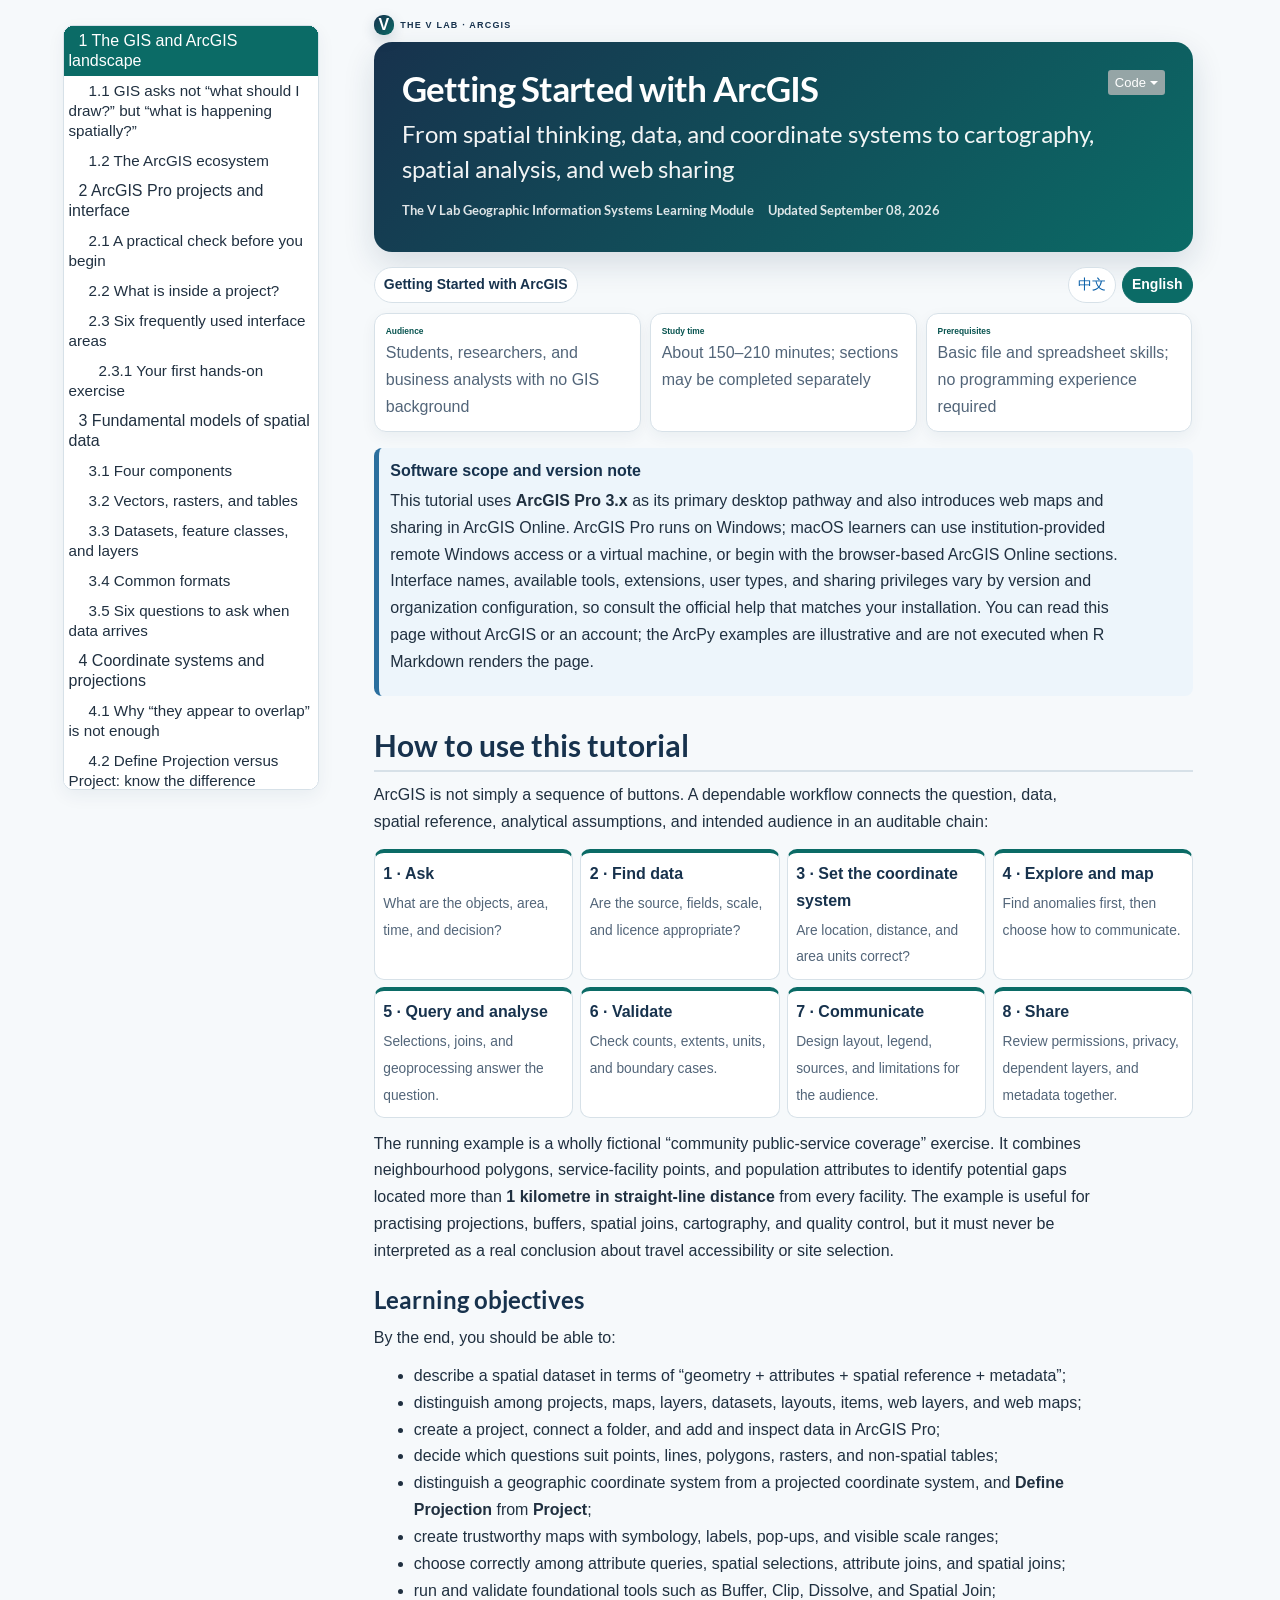
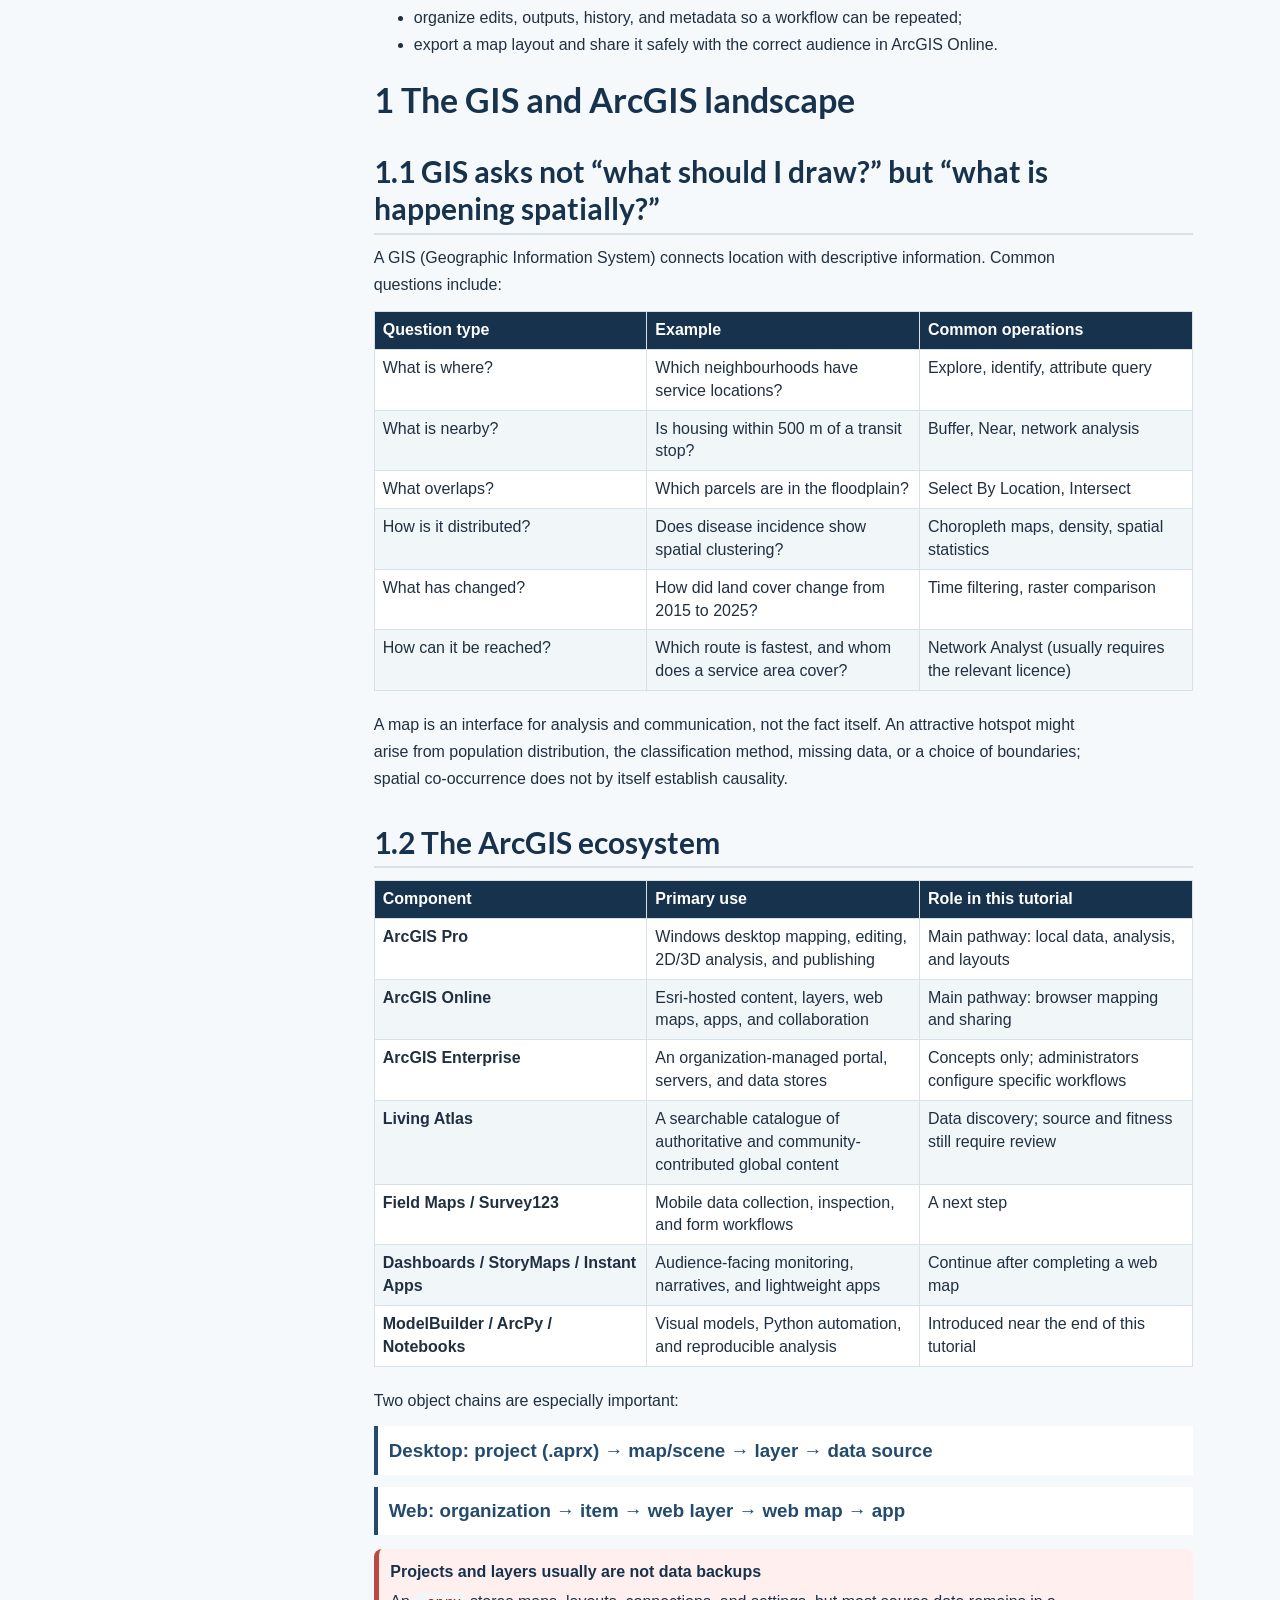
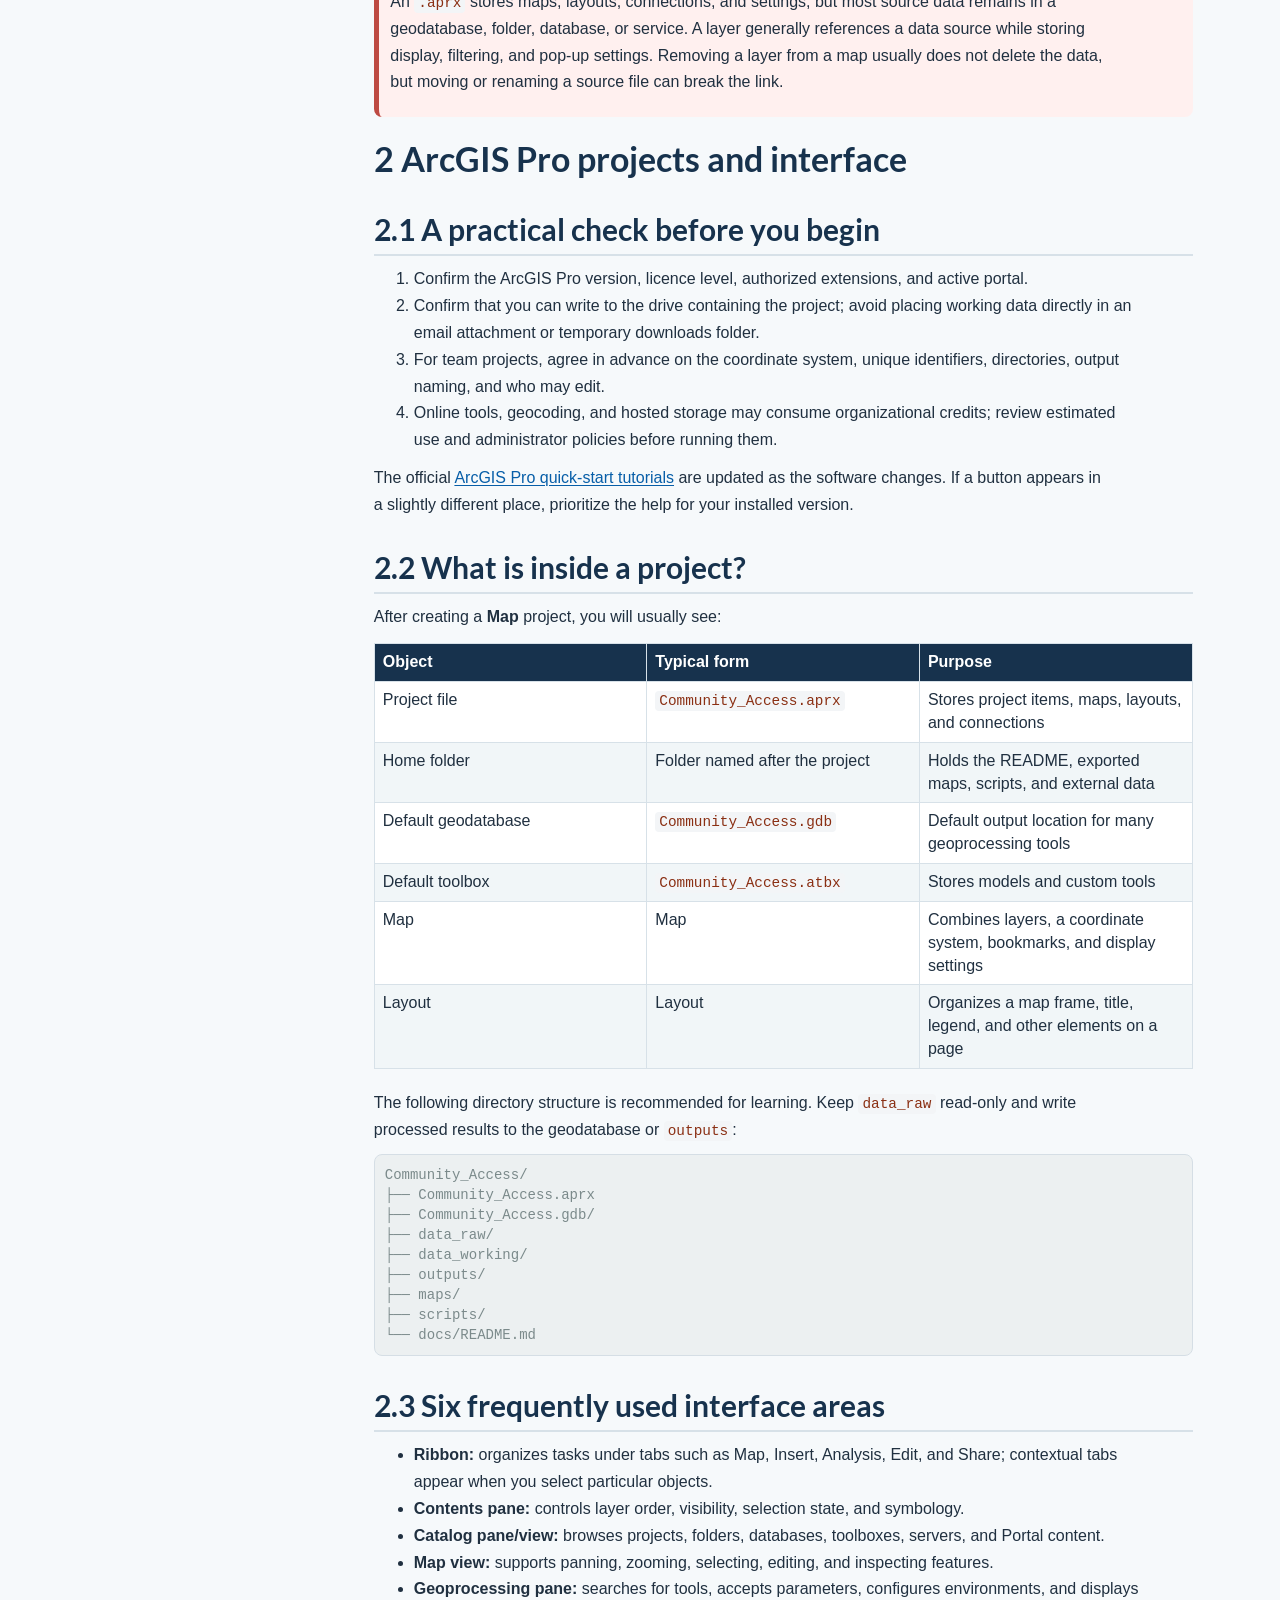
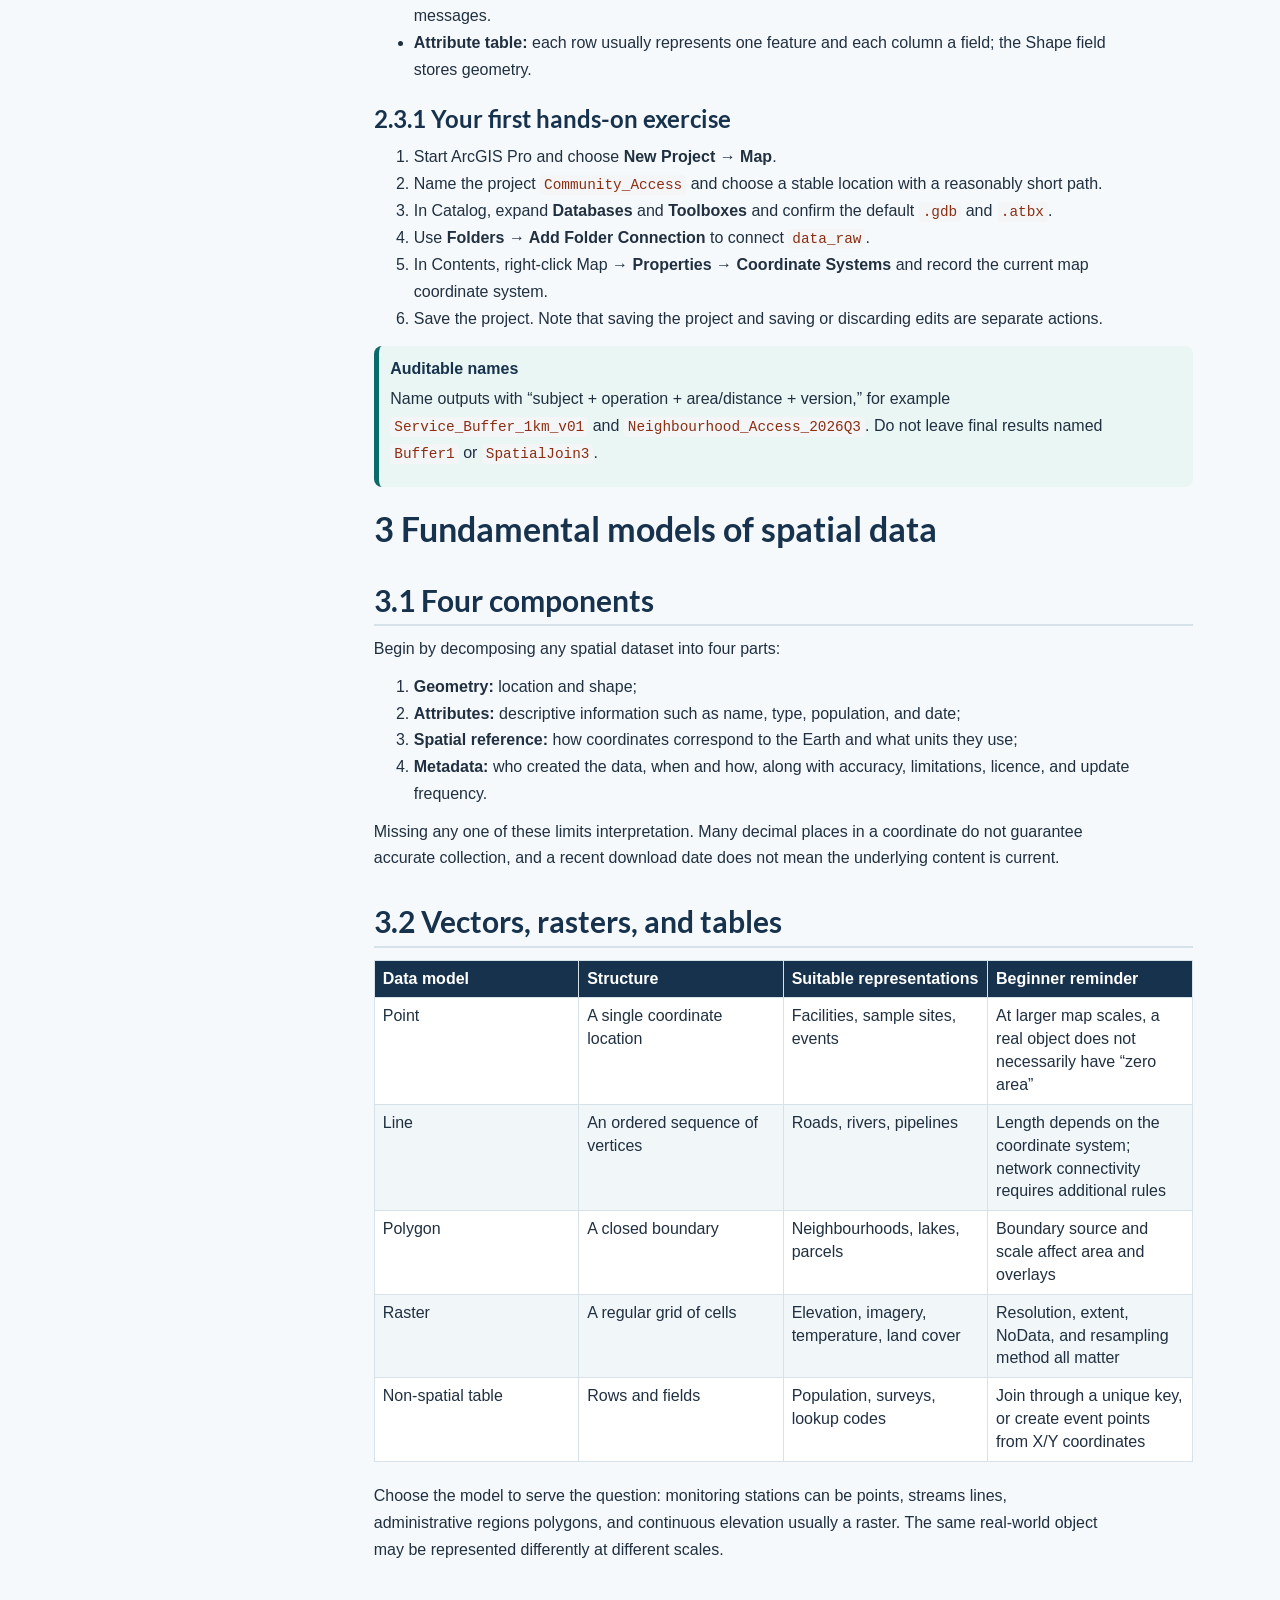
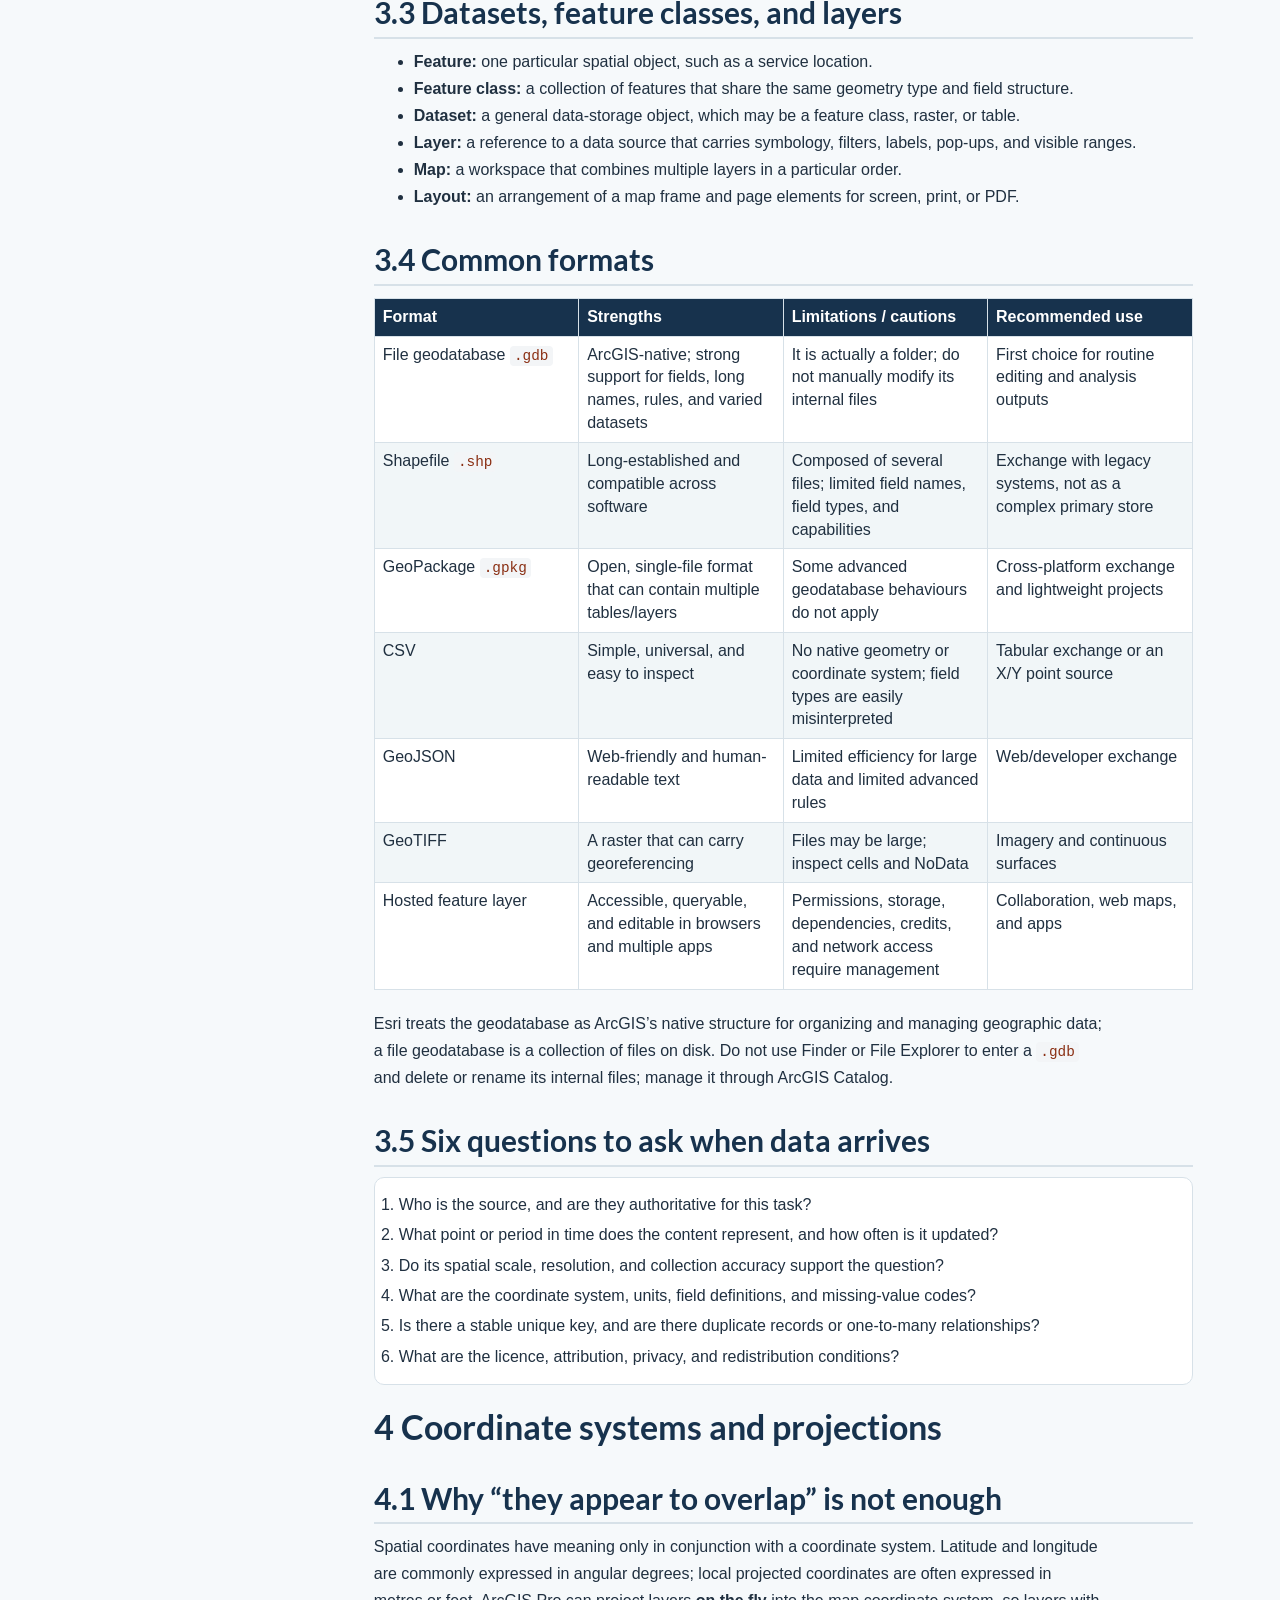
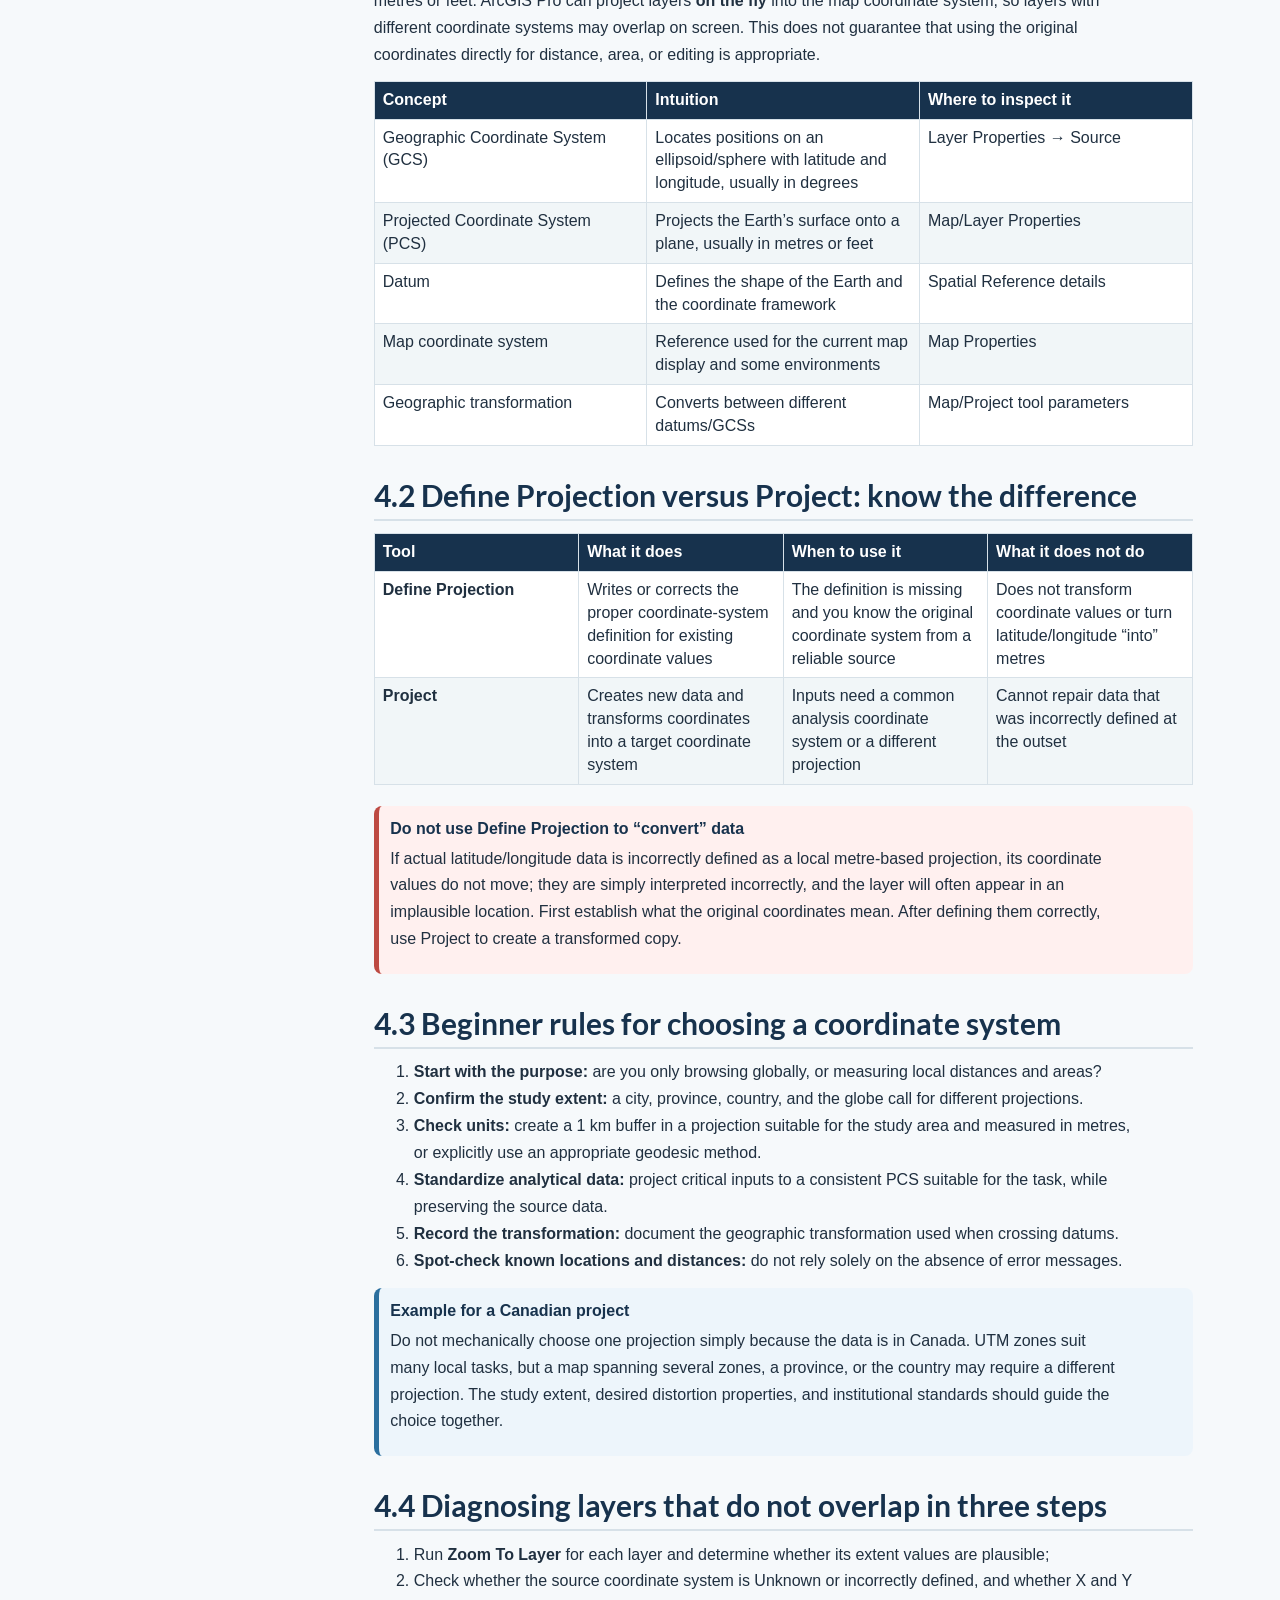
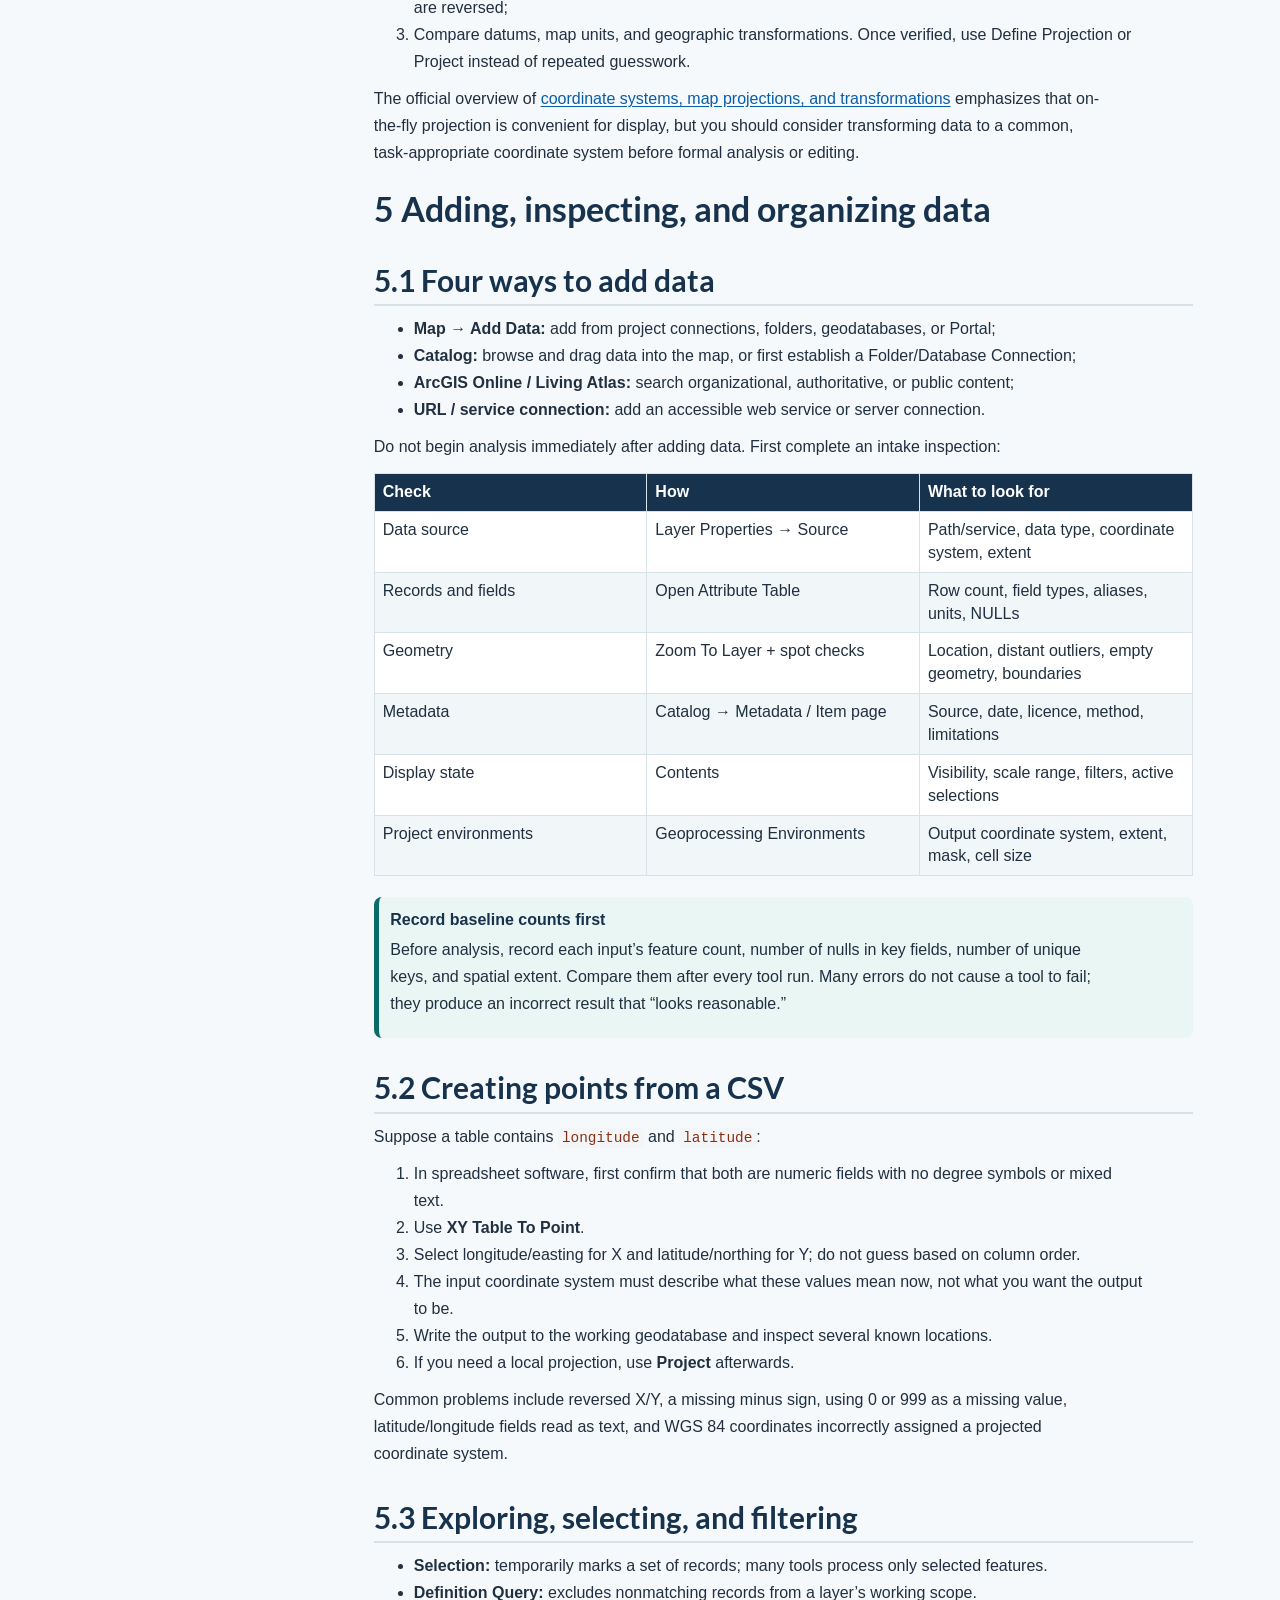
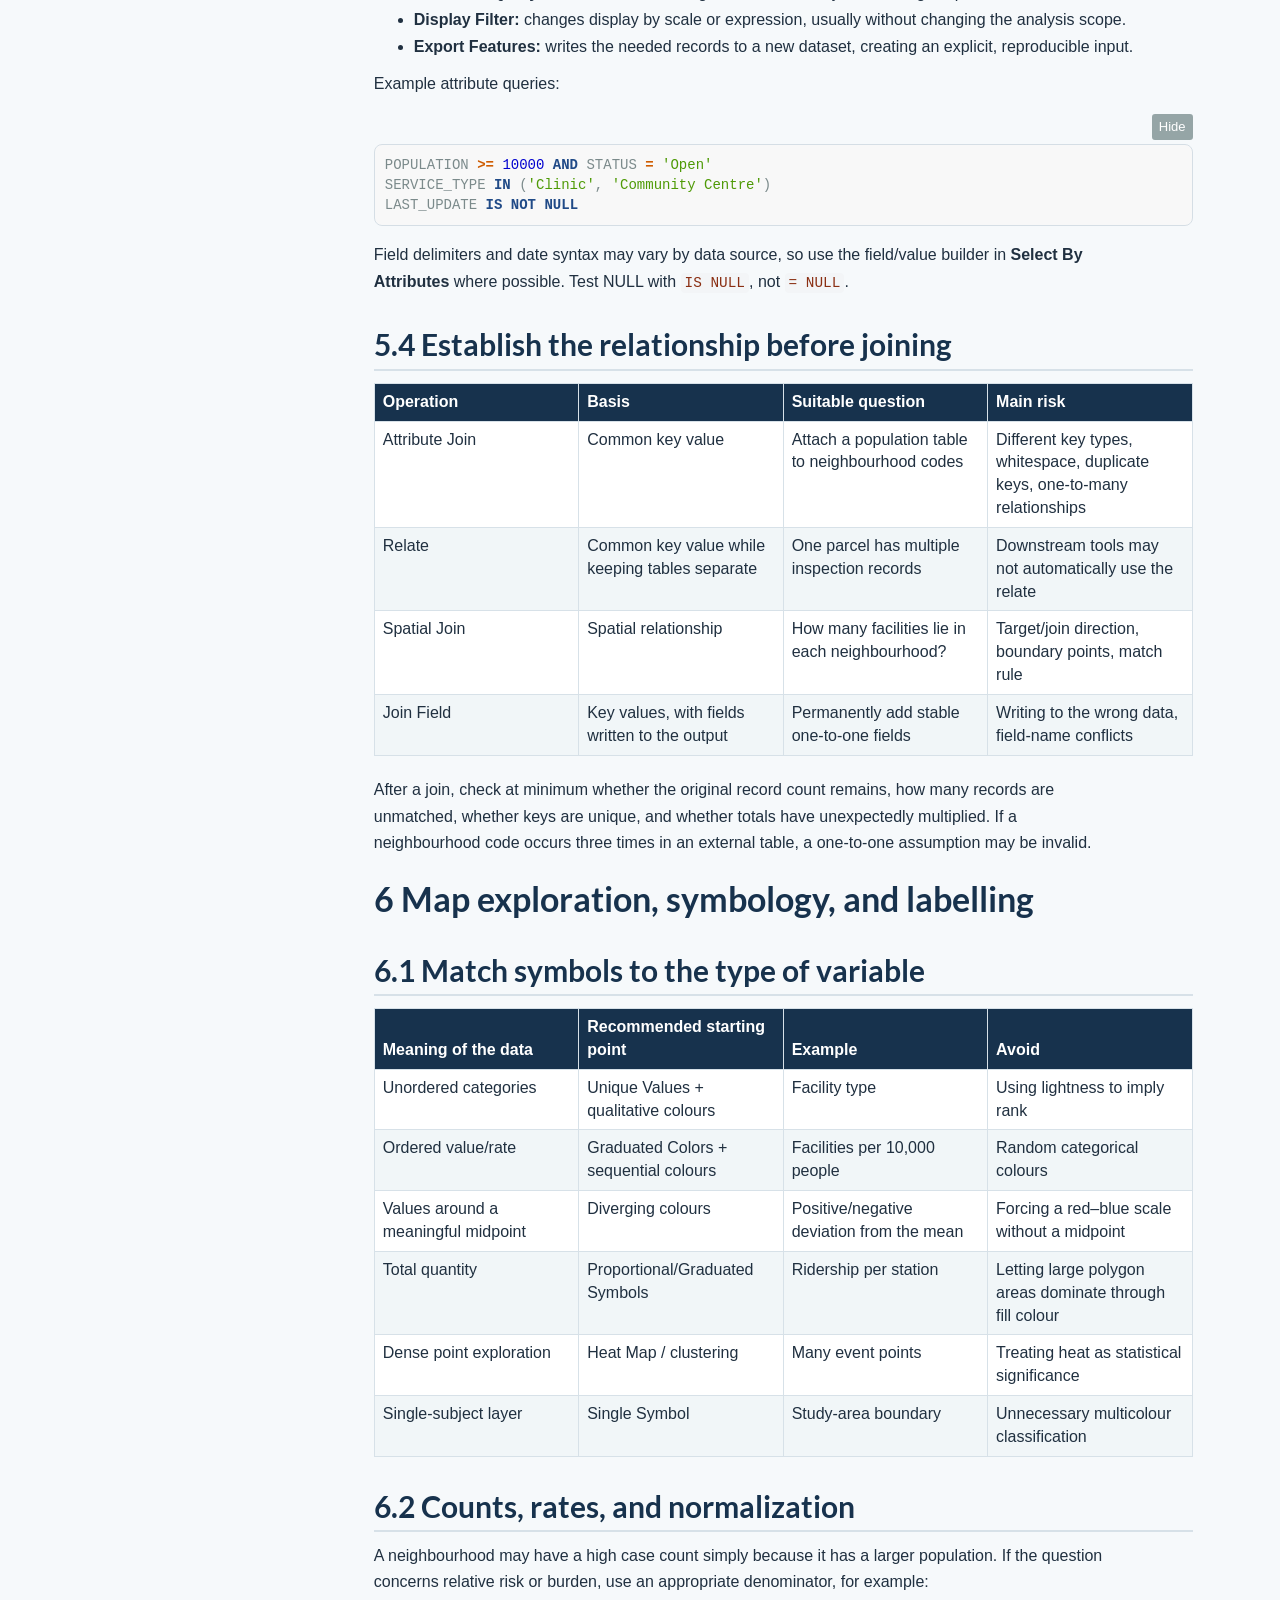
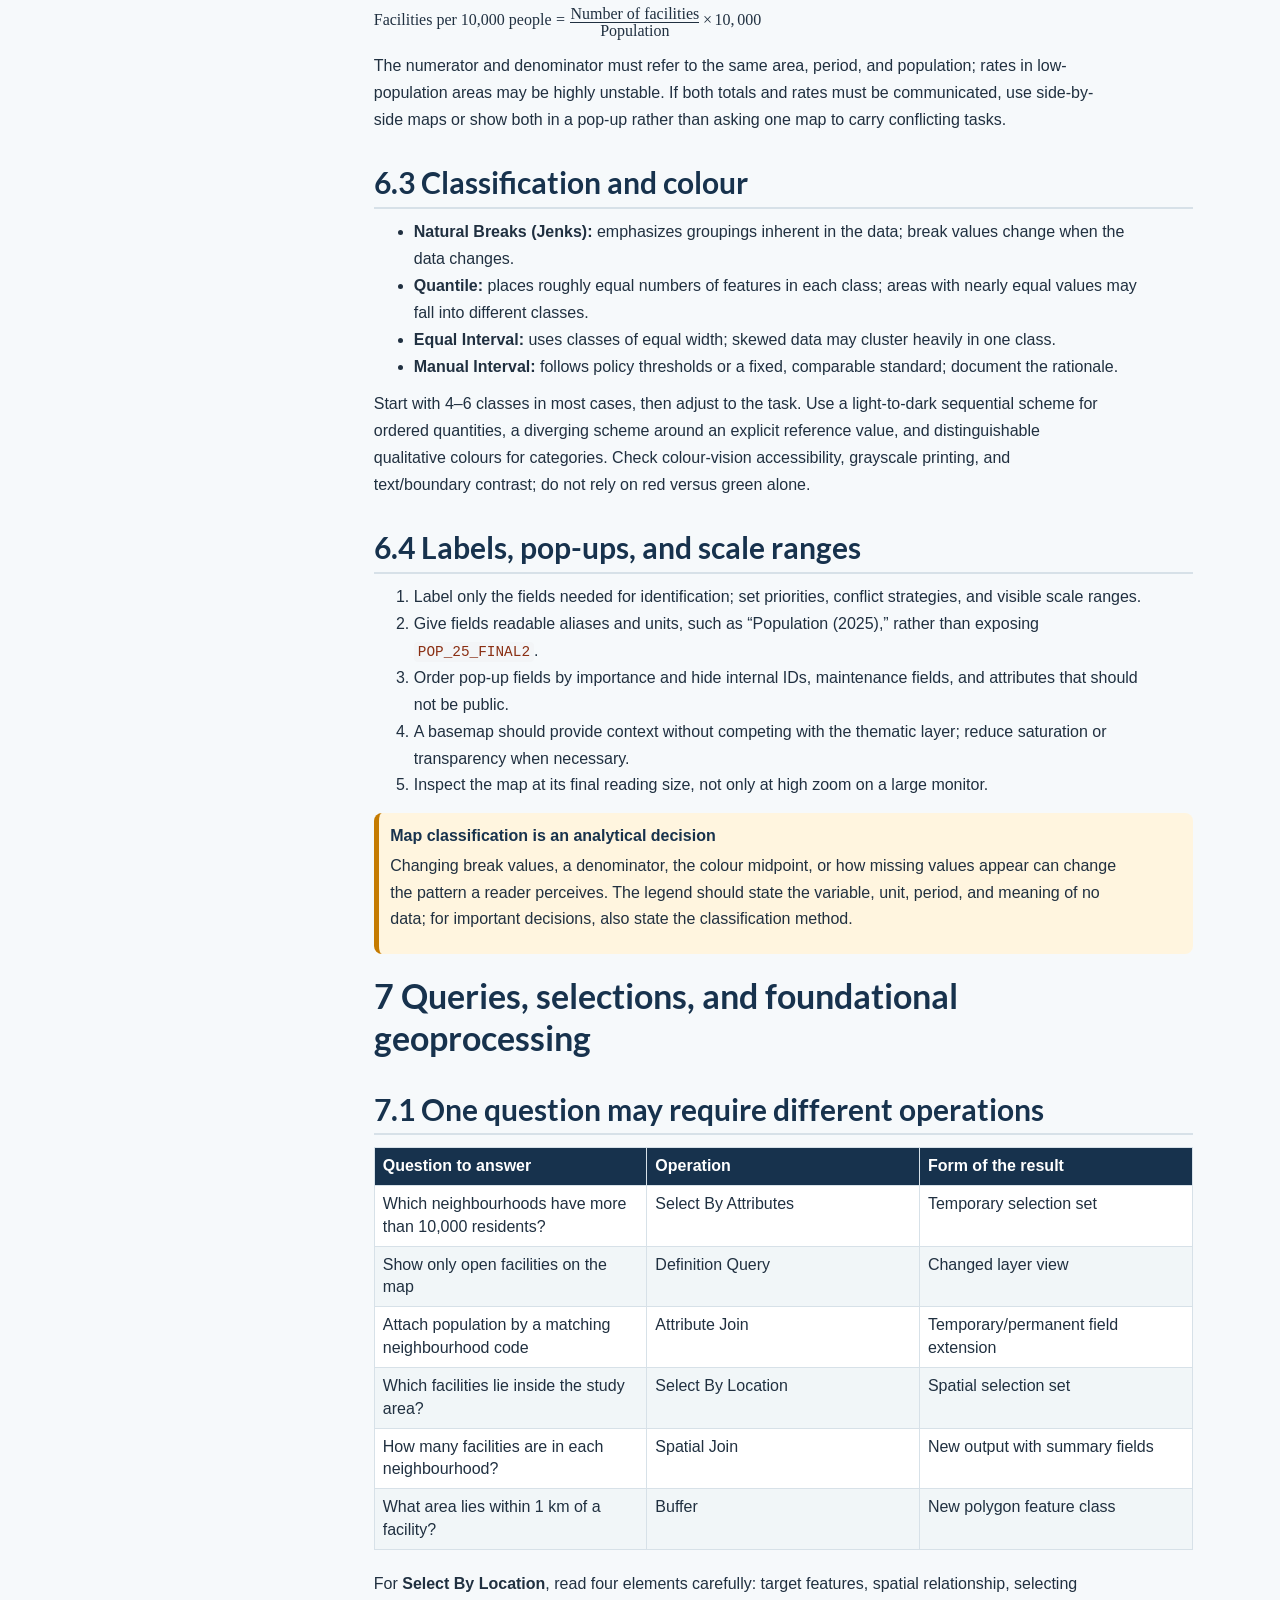
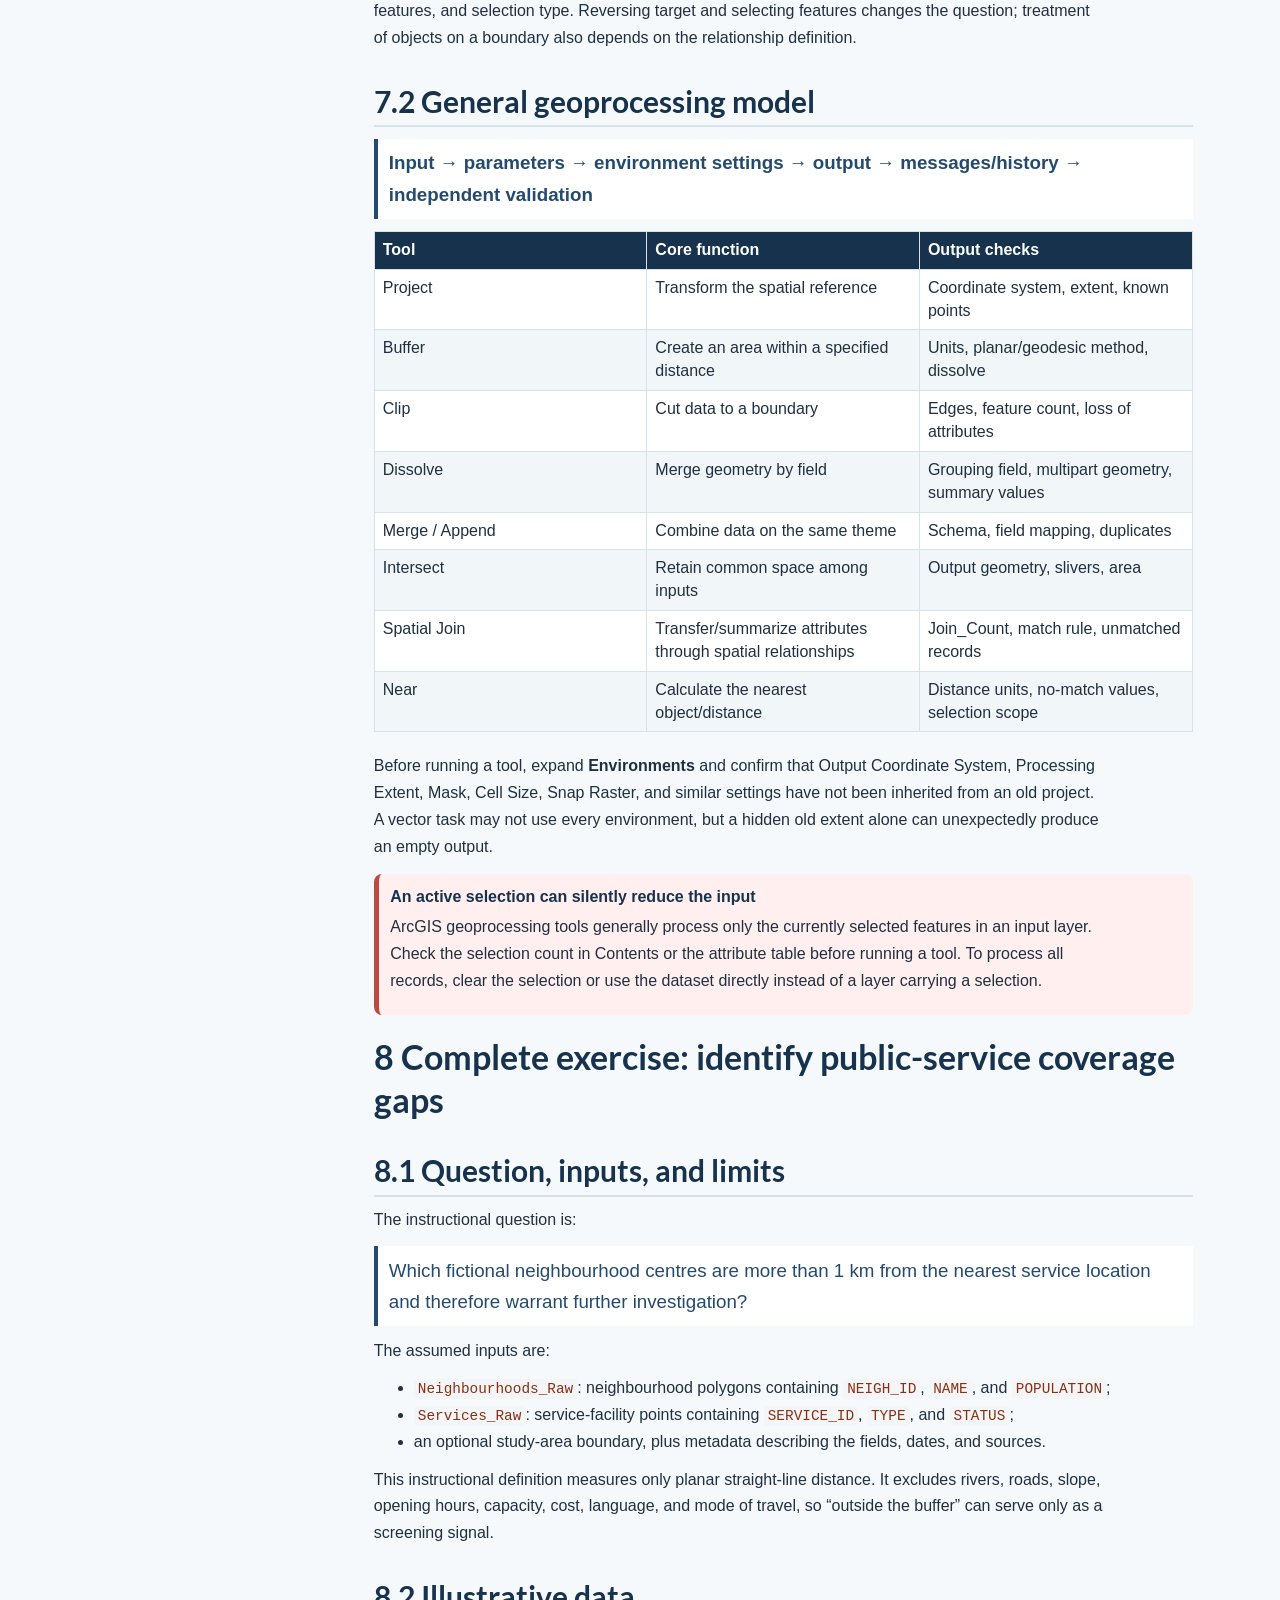
==== arcgis_getting_started_en.html @ 687dec61 "Add bilingual ArcGIS beginner course" ====
<!DOCTYPE html>

<html lang="en" xml:lang="en">

<head>

<meta charset="utf-8" />
<meta name="generator" content="pandoc" />
<meta http-equiv="X-UA-Compatible" content="IE=EDGE" />


<meta name="author" content="The V Lab Geographic Information Systems Learning Module" />


<title>Getting Started with ArcGIS | The V Lab</title>

<script>// Pandoc 2.9 adds attributes on both header and div. We remove the former (to
// be compatible with the behavior of Pandoc < 2.8).
document.addEventListener('DOMContentLoaded', function(e) {
  var hs = document.querySelectorAll("div.section[class*='level'] > :first-child");
  var i, h, a;
  for (i = 0; i < hs.length; i++) {
    h = hs[i];
    if (!/^h[1-6]$/i.test(h.tagName)) continue;  // it should be a header h1-h6
    a = h.attributes;
    while (a.length > 0) h.removeAttribute(a[0].name);
  }
});
</script>
<script>/*! jQuery v3.6.0 | (c) OpenJS Foundation and other contributors | jquery.org/license */
!function(e,t){"use strict";"object"==typeof module&&"object"==typeof module.exports?module.exports=e.document?t(e,!0):function(e){if(!e.document)throw new Error("jQuery requires a window with a document");return t(e)}:t(e)}("undefined"!=typeof window?window:this,function(C,e){"use strict";var t=[],r=Object.getPrototypeOf,s=t.slice,g=t.flat?function(e){return t.flat.call(e)}:function(e){return t.concat.apply([],e)},u=t.push,i=t.indexOf,n={},o=n.toString,v=n.hasOwnProperty,a=v.toString,l=a.call(Object),y={},m=function(e){return"function"==typeof e&&"number"!=typeof e.nodeType&&"function"!=typeof e.item},x=function(e){return null!=e&&e===e.window},E=C.document,c={type:!0,src:!0,nonce:!0,noModule:!0};function b(e,t,n){var r,i,o=(n=n||E).createElement("script");if(o.text=e,t)for(r in c)(i=t[r]||t.getAttribute&&t.getAttribute(r))&&o.setAttribute(r,i);n.head.appendChild(o).parentNode.removeChild(o)}function w(e){return null==e?e+"":"object"==typeof e||"function"==typeof e?n[o.call(e)]||"object":typeof e}var f="3.6.0",S=function(e,t){return new S.fn.init(e,t)};function p(e){var t=!!e&&"length"in e&&e.length,n=w(e);return!m(e)&&!x(e)&&("array"===n||0===t||"number"==typeof t&&0<t&&t-1 in e)}S.fn=S.prototype={jquery:f,constructor:S,length:0,toArray:function(){return s.call(this)},get:function(e){return null==e?s.call(this):e<0?this[e+this.length]:this[e]},pushStack:function(e){var t=S.merge(this.constructor(),e);return t.prevObject=this,t},each:function(e){return S.each(this,e)},map:function(n){return this.pushStack(S.map(this,function(e,t){return n.call(e,t,e)}))},slice:function(){return this.pushStack(s.apply(this,arguments))},first:function(){return this.eq(0)},last:function(){return this.eq(-1)},even:function(){return this.pushStack(S.grep(this,function(e,t){return(t+1)%2}))},odd:function(){return this.pushStack(S.grep(this,function(e,t){return t%2}))},eq:function(e){var t=this.length,n=+e+(e<0?t:0);return this.pushStack(0<=n&&n<t?[this[n]]:[])},end:function(){return this.prevObject||this.constructor()},push:u,sort:t.sort,splice:t.splice},S.extend=S.fn.extend=function(){var e,t,n,r,i,o,a=arguments[0]||{},s=1,u=arguments.length,l=!1;for("boolean"==typeof a&&(l=a,a=arguments[s]||{},s++),"object"==typeof a||m(a)||(a={}),s===u&&(a=this,s--);s<u;s++)if(null!=(e=arguments[s]))for(t in e)r=e[t],"__proto__"!==t&&a!==r&&(l&&r&&(S.isPlainObject(r)||(i=Array.isArray(r)))?(n=a[t],o=i&&!Array.isArray(n)?[]:i||S.isPlainObject(n)?n:{},i=!1,a[t]=S.extend(l,o,r)):void 0!==r&&(a[t]=r));return a},S.extend({expando:"jQuery"+(f+Math.random()).replace(/\D/g,""),isReady:!0,error:function(e){throw new Error(e)},noop:function(){},isPlainObject:function(e){var t,n;return!(!e||"[object Object]"!==o.call(e))&&(!(t=r(e))||"function"==typeof(n=v.call(t,"constructor")&&t.constructor)&&a.call(n)===l)},isEmptyObject:function(e){var t;for(t in e)return!1;return!0},globalEval:function(e,t,n){b(e,{nonce:t&&t.nonce},n)},each:function(e,t){var n,r=0;if(p(e)){for(n=e.length;r<n;r++)if(!1===t.call(e[r],r,e[r]))break}else for(r in e)if(!1===t.call(e[r],r,e[r]))break;return e},makeArray:function(e,t){var n=t||[];return null!=e&&(p(Object(e))?S.merge(n,"string"==typeof e?[e]:e):u.call(n,e)),n},inArray:function(e,t,n){return null==t?-1:i.call(t,e,n)},merge:function(e,t){for(var n=+t.length,r=0,i=e.length;r<n;r++)e[i++]=t[r];return e.length=i,e},grep:function(e,t,n){for(var r=[],i=0,o=e.length,a=!n;i<o;i++)!t(e[i],i)!==a&&r.push(e[i]);return r},map:function(e,t,n){var r,i,o=0,a=[];if(p(e))for(r=e.length;o<r;o++)null!=(i=t(e[o],o,n))&&a.push(i);else for(o in e)null!=(i=t(e[o],o,n))&&a.push(i);return g(a)},guid:1,support:y}),"function"==typeof Symbol&&(S.fn[Symbol.iterator]=t[Symbol.iterator]),S.each("Boolean Number String Function Array Date RegExp Object Error Symbol".split(" "),function(e,t){n["[object "+t+"]"]=t.toLowerCase()});var d=function(n){var e,d,b,o,i,h,f,g,w,u,l,T,C,a,E,v,s,c,y,S="sizzle"+1*new Date,p=n.document,k=0,r=0,m=ue(),x=ue(),A=ue(),N=ue(),j=function(e,t){return e===t&&(l=!0),0},D={}.hasOwnProperty,t=[],q=t.pop,L=t.push,H=t.push,O=t.slice,P=function(e,t){for(var n=0,r=e.length;n<r;n++)if(e[n]===t)return n;return-1},R="checked|selected|async|autofocus|autoplay|controls|defer|disabled|hidden|ismap|loop|multiple|open|readonly|required|scoped",M="[\\x20\\t\\r\\n\\f]",I="(?:\\\\[\\da-fA-F]{1,6}"+M+"?|\\\\[^\\r\\n\\f]|[\\w-]|[^\0-\\x7f])+",W="\\["+M+"*("+I+")(?:"+M+"*([*^$|!~]?=)"+M+"*(?:'((?:\\\\.|[^\\\\'])*)'|\"((?:\\\\.|[^\\\\\"])*)\"|("+I+"))|)"+M+"*\\]",F=":("+I+")(?:\\((('((?:\\\\.|[^\\\\'])*)'|\"((?:\\\\.|[^\\\\\"])*)\")|((?:\\\\.|[^\\\\()[\\]]|"+W+")*)|.*)\\)|)",B=new RegExp(M+"+","g"),$=new RegExp("^"+M+"+|((?:^|[^\\\\])(?:\\\\.)*)"+M+"+$","g"),_=new RegExp("^"+M+"*,"+M+"*"),z=new RegExp("^"+M+"*([>+~]|"+M+")"+M+"*"),U=new RegExp(M+"|>"),X=new RegExp(F),V=new RegExp("^"+I+"$"),G={ID:new RegExp("^#("+I+")"),CLASS:new RegExp("^\\.("+I+")"),TAG:new RegExp("^("+I+"|[*])"),ATTR:new RegExp("^"+W),PSEUDO:new RegExp("^"+F),CHILD:new RegExp("^:(only|first|last|nth|nth-last)-(child|of-type)(?:\\("+M+"*(even|odd|(([+-]|)(\\d*)n|)"+M+"*(?:([+-]|)"+M+"*(\\d+)|))"+M+"*\\)|)","i"),bool:new RegExp("^(?:"+R+")$","i"),needsContext:new RegExp("^"+M+"*[>+~]|:(even|odd|eq|gt|lt|nth|first|last)(?:\\("+M+"*((?:-\\d)?\\d*)"+M+"*\\)|)(?=[^-]|$)","i")},Y=/HTML$/i,Q=/^(?:input|select|textarea|button)$/i,J=/^h\d$/i,K=/^[^{]+\{\s*\[native \w/,Z=/^(?:#([\w-]+)|(\w+)|\.([\w-]+))$/,ee=/[+~]/,te=new RegExp("\\\\[\\da-fA-F]{1,6}"+M+"?|\\\\([^\\r\\n\\f])","g"),ne=function(e,t){var n="0x"+e.slice(1)-65536;return t||(n<0?String.fromCharCode(n+65536):String.fromCharCode(n>>10|55296,1023&n|56320))},re=/([\0-\x1f\x7f]|^-?\d)|^-$|[^\0-\x1f\x7f-\uFFFF\w-]/g,ie=function(e,t){return t?"\0"===e?"\ufffd":e.slice(0,-1)+"\\"+e.charCodeAt(e.length-1).toString(16)+" ":"\\"+e},oe=function(){T()},ae=be(function(e){return!0===e.disabled&&"fieldset"===e.nodeName.toLowerCase()},{dir:"parentNode",next:"legend"});try{H.apply(t=O.call(p.childNodes),p.childNodes),t[p.childNodes.length].nodeType}catch(e){H={apply:t.length?function(e,t){L.apply(e,O.call(t))}:function(e,t){var n=e.length,r=0;while(e[n++]=t[r++]);e.length=n-1}}}function se(t,e,n,r){var i,o,a,s,u,l,c,f=e&&e.ownerDocument,p=e?e.nodeType:9;if(n=n||[],"string"!=typeof t||!t||1!==p&&9!==p&&11!==p)return n;if(!r&&(T(e),e=e||C,E)){if(11!==p&&(u=Z.exec(t)))if(i=u[1]){if(9===p){if(!(a=e.getElementById(i)))return n;if(a.id===i)return n.push(a),n}else if(f&&(a=f.getElementById(i))&&y(e,a)&&a.id===i)return n.push(a),n}else{if(u[2])return H.apply(n,e.getElementsByTagName(t)),n;if((i=u[3])&&d.getElementsByClassName&&e.getElementsByClassName)return H.apply(n,e.getElementsByClassName(i)),n}if(d.qsa&&!N[t+" "]&&(!v||!v.test(t))&&(1!==p||"object"!==e.nodeName.toLowerCase())){if(c=t,f=e,1===p&&(U.test(t)||z.test(t))){(f=ee.test(t)&&ye(e.parentNode)||e)===e&&d.scope||((s=e.getAttribute("id"))?s=s.replace(re,ie):e.setAttribute("id",s=S)),o=(l=h(t)).length;while(o--)l[o]=(s?"#"+s:":scope")+" "+xe(l[o]);c=l.join(",")}try{return H.apply(n,f.querySelectorAll(c)),n}catch(e){N(t,!0)}finally{s===S&&e.removeAttribute("id")}}}return g(t.replace($,"$1"),e,n,r)}function ue(){var r=[];return function e(t,n){return r.push(t+" ")>b.cacheLength&&delete e[r.shift()],e[t+" "]=n}}function le(e){return e[S]=!0,e}function ce(e){var t=C.createElement("fieldset");try{return!!e(t)}catch(e){return!1}finally{t.parentNode&&t.parentNode.removeChild(t),t=null}}function fe(e,t){var n=e.split("|"),r=n.length;while(r--)b.attrHandle[n[r]]=t}function pe(e,t){var n=t&&e,r=n&&1===e.nodeType&&1===t.nodeType&&e.sourceIndex-t.sourceIndex;if(r)return r;if(n)while(n=n.nextSibling)if(n===t)return-1;return e?1:-1}function de(t){return function(e){return"input"===e.nodeName.toLowerCase()&&e.type===t}}function he(n){return function(e){var t=e.nodeName.toLowerCase();return("input"===t||"button"===t)&&e.type===n}}function ge(t){return function(e){return"form"in e?e.parentNode&&!1===e.disabled?"label"in e?"label"in e.parentNode?e.parentNode.disabled===t:e.disabled===t:e.isDisabled===t||e.isDisabled!==!t&&ae(e)===t:e.disabled===t:"label"in e&&e.disabled===t}}function ve(a){return le(function(o){return o=+o,le(function(e,t){var n,r=a([],e.length,o),i=r.length;while(i--)e[n=r[i]]&&(e[n]=!(t[n]=e[n]))})})}function ye(e){return e&&"undefined"!=typeof e.getElementsByTagName&&e}for(e in d=se.support={},i=se.isXML=function(e){var t=e&&e.namespaceURI,n=e&&(e.ownerDocument||e).documentElement;return!Y.test(t||n&&n.nodeName||"HTML")},T=se.setDocument=function(e){var t,n,r=e?e.ownerDocument||e:p;return r!=C&&9===r.nodeType&&r.documentElement&&(a=(C=r).documentElement,E=!i(C),p!=C&&(n=C.defaultView)&&n.top!==n&&(n.addEventListener?n.addEventListener("unload",oe,!1):n.attachEvent&&n.attachEvent("onunload",oe)),d.scope=ce(function(e){return a.appendChild(e).appendChild(C.createElement("div")),"undefined"!=typeof e.querySelectorAll&&!e.querySelectorAll(":scope fieldset div").length}),d.attributes=ce(function(e){return e.className="i",!e.getAttribute("className")}),d.getElementsByTagName=ce(function(e){return e.appendChild(C.createComment("")),!e.getElementsByTagName("*").length}),d.getElementsByClassName=K.test(C.getElementsByClassName),d.getById=ce(function(e){return a.appendChild(e).id=S,!C.getElementsByName||!C.getElementsByName(S).length}),d.getById?(b.filter.ID=function(e){var t=e.replace(te,ne);return function(e){return e.getAttribute("id")===t}},b.find.ID=function(e,t){if("undefined"!=typeof t.getElementById&&E){var n=t.getElementById(e);return n?[n]:[]}}):(b.filter.ID=function(e){var n=e.replace(te,ne);return function(e){var t="undefined"!=typeof e.getAttributeNode&&e.getAttributeNode("id");return t&&t.value===n}},b.find.ID=function(e,t){if("undefined"!=typeof t.getElementById&&E){var n,r,i,o=t.getElementById(e);if(o){if((n=o.getAttributeNode("id"))&&n.value===e)return[o];i=t.getElementsByName(e),r=0;while(o=i[r++])if((n=o.getAttributeNode("id"))&&n.value===e)return[o]}return[]}}),b.find.TAG=d.getElementsByTagName?function(e,t){return"undefined"!=typeof t.getElementsByTagName?t.getElementsByTagName(e):d.qsa?t.querySelectorAll(e):void 0}:function(e,t){var n,r=[],i=0,o=t.getElementsByTagName(e);if("*"===e){while(n=o[i++])1===n.nodeType&&r.push(n);return r}return o},b.find.CLASS=d.getElementsByClassName&&function(e,t){if("undefined"!=typeof t.getElementsByClassName&&E)return t.getElementsByClassName(e)},s=[],v=[],(d.qsa=K.test(C.querySelectorAll))&&(ce(function(e){var t;a.appendChild(e).innerHTML="<a id='"+S+"'></a><select id='"+S+"-\r\\' msallowcapture=''><option selected=''></option></select>",e.querySelectorAll("[msallowcapture^='']").length&&v.push("[*^$]="+M+"*(?:''|\"\")"),e.querySelectorAll("[selected]").length||v.push("\\["+M+"*(?:value|"+R+")"),e.querySelectorAll("[id~="+S+"-]").length||v.push("~="),(t=C.createElement("input")).setAttribute("name",""),e.appendChild(t),e.querySelectorAll("[name='']").length||v.push("\\["+M+"*name"+M+"*="+M+"*(?:''|\"\")"),e.querySelectorAll(":checked").length||v.push(":checked"),e.querySelectorAll("a#"+S+"+*").length||v.push(".#.+[+~]"),e.querySelectorAll("\\\f"),v.push("[\\r\\n\\f]")}),ce(function(e){e.innerHTML="<a href='' disabled='disabled'></a><select disabled='disabled'><option/></select>";var t=C.createElement("input");t.setAttribute("type","hidden"),e.appendChild(t).setAttribute("name","D"),e.querySelectorAll("[name=d]").length&&v.push("name"+M+"*[*^$|!~]?="),2!==e.querySelectorAll(":enabled").length&&v.push(":enabled",":disabled"),a.appendChild(e).disabled=!0,2!==e.querySelectorAll(":disabled").length&&v.push(":enabled",":disabled"),e.querySelectorAll("*,:x"),v.push(",.*:")})),(d.matchesSelector=K.test(c=a.matches||a.webkitMatchesSelector||a.mozMatchesSelector||a.oMatchesSelector||a.msMatchesSelector))&&ce(function(e){d.disconnectedMatch=c.call(e,"*"),c.call(e,"[s!='']:x"),s.push("!=",F)}),v=v.length&&new RegExp(v.join("|")),s=s.length&&new RegExp(s.join("|")),t=K.test(a.compareDocumentPosition),y=t||K.test(a.contains)?function(e,t){var n=9===e.nodeType?e.documentElement:e,r=t&&t.parentNode;return e===r||!(!r||1!==r.nodeType||!(n.contains?n.contains(r):e.compareDocumentPosition&&16&e.compareDocumentPosition(r)))}:function(e,t){if(t)while(t=t.parentNode)if(t===e)return!0;return!1},j=t?function(e,t){if(e===t)return l=!0,0;var n=!e.compareDocumentPosition-!t.compareDocumentPosition;return n||(1&(n=(e.ownerDocument||e)==(t.ownerDocument||t)?e.compareDocumentPosition(t):1)||!d.sortDetached&&t.compareDocumentPosition(e)===n?e==C||e.ownerDocument==p&&y(p,e)?-1:t==C||t.ownerDocument==p&&y(p,t)?1:u?P(u,e)-P(u,t):0:4&n?-1:1)}:function(e,t){if(e===t)return l=!0,0;var n,r=0,i=e.parentNode,o=t.parentNode,a=[e],s=[t];if(!i||!o)return e==C?-1:t==C?1:i?-1:o?1:u?P(u,e)-P(u,t):0;if(i===o)return pe(e,t);n=e;while(n=n.parentNode)a.unshift(n);n=t;while(n=n.parentNode)s.unshift(n);while(a[r]===s[r])r++;return r?pe(a[r],s[r]):a[r]==p?-1:s[r]==p?1:0}),C},se.matches=function(e,t){return se(e,null,null,t)},se.matchesSelector=function(e,t){if(T(e),d.matchesSelector&&E&&!N[t+" "]&&(!s||!s.test(t))&&(!v||!v.test(t)))try{var n=c.call(e,t);if(n||d.disconnectedMatch||e.document&&11!==e.document.nodeType)return n}catch(e){N(t,!0)}return 0<se(t,C,null,[e]).length},se.contains=function(e,t){return(e.ownerDocument||e)!=C&&T(e),y(e,t)},se.attr=function(e,t){(e.ownerDocument||e)!=C&&T(e);var n=b.attrHandle[t.toLowerCase()],r=n&&D.call(b.attrHandle,t.toLowerCase())?n(e,t,!E):void 0;return void 0!==r?r:d.attributes||!E?e.getAttribute(t):(r=e.getAttributeNode(t))&&r.specified?r.value:null},se.escape=function(e){return(e+"").replace(re,ie)},se.error=function(e){throw new Error("Syntax error, unrecognized expression: "+e)},se.uniqueSort=function(e){var t,n=[],r=0,i=0;if(l=!d.detectDuplicates,u=!d.sortStable&&e.slice(0),e.sort(j),l){while(t=e[i++])t===e[i]&&(r=n.push(i));while(r--)e.splice(n[r],1)}return u=null,e},o=se.getText=function(e){var t,n="",r=0,i=e.nodeType;if(i){if(1===i||9===i||11===i){if("string"==typeof e.textContent)return e.textContent;for(e=e.firstChild;e;e=e.nextSibling)n+=o(e)}else if(3===i||4===i)return e.nodeValue}else while(t=e[r++])n+=o(t);return n},(b=se.selectors={cacheLength:50,createPseudo:le,match:G,attrHandle:{},find:{},relative:{">":{dir:"parentNode",first:!0}," ":{dir:"parentNode"},"+":{dir:"previousSibling",first:!0},"~":{dir:"previousSibling"}},preFilter:{ATTR:function(e){return e[1]=e[1].replace(te,ne),e[3]=(e[3]||e[4]||e[5]||"").replace(te,ne),"~="===e[2]&&(e[3]=" "+e[3]+" "),e.slice(0,4)},CHILD:function(e){return e[1]=e[1].toLowerCase(),"nth"===e[1].slice(0,3)?(e[3]||se.error(e[0]),e[4]=+(e[4]?e[5]+(e[6]||1):2*("even"===e[3]||"odd"===e[3])),e[5]=+(e[7]+e[8]||"odd"===e[3])):e[3]&&se.error(e[0]),e},PSEUDO:function(e){var t,n=!e[6]&&e[2];return G.CHILD.test(e[0])?null:(e[3]?e[2]=e[4]||e[5]||"":n&&X.test(n)&&(t=h(n,!0))&&(t=n.indexOf(")",n.length-t)-n.length)&&(e[0]=e[0].slice(0,t),e[2]=n.slice(0,t)),e.slice(0,3))}},filter:{TAG:function(e){var t=e.replace(te,ne).toLowerCase();return"*"===e?function(){return!0}:function(e){return e.nodeName&&e.nodeName.toLowerCase()===t}},CLASS:function(e){var t=m[e+" "];return t||(t=new RegExp("(^|"+M+")"+e+"("+M+"|$)"))&&m(e,function(e){return t.test("string"==typeof e.className&&e.className||"undefined"!=typeof e.getAttribute&&e.getAttribute("class")||"")})},ATTR:function(n,r,i){return function(e){var t=se.attr(e,n);return null==t?"!="===r:!r||(t+="","="===r?t===i:"!="===r?t!==i:"^="===r?i&&0===t.indexOf(i):"*="===r?i&&-1<t.indexOf(i):"$="===r?i&&t.slice(-i.length)===i:"~="===r?-1<(" "+t.replace(B," ")+" ").indexOf(i):"|="===r&&(t===i||t.slice(0,i.length+1)===i+"-"))}},CHILD:function(h,e,t,g,v){var y="nth"!==h.slice(0,3),m="last"!==h.slice(-4),x="of-type"===e;return 1===g&&0===v?function(e){return!!e.parentNode}:function(e,t,n){var r,i,o,a,s,u,l=y!==m?"nextSibling":"previousSibling",c=e.parentNode,f=x&&e.nodeName.toLowerCase(),p=!n&&!x,d=!1;if(c){if(y){while(l){a=e;while(a=a[l])if(x?a.nodeName.toLowerCase()===f:1===a.nodeType)return!1;u=l="only"===h&&!u&&"nextSibling"}return!0}if(u=[m?c.firstChild:c.lastChild],m&&p){d=(s=(r=(i=(o=(a=c)[S]||(a[S]={}))[a.uniqueID]||(o[a.uniqueID]={}))[h]||[])[0]===k&&r[1])&&r[2],a=s&&c.childNodes[s];while(a=++s&&a&&a[l]||(d=s=0)||u.pop())if(1===a.nodeType&&++d&&a===e){i[h]=[k,s,d];break}}else if(p&&(d=s=(r=(i=(o=(a=e)[S]||(a[S]={}))[a.uniqueID]||(o[a.uniqueID]={}))[h]||[])[0]===k&&r[1]),!1===d)while(a=++s&&a&&a[l]||(d=s=0)||u.pop())if((x?a.nodeName.toLowerCase()===f:1===a.nodeType)&&++d&&(p&&((i=(o=a[S]||(a[S]={}))[a.uniqueID]||(o[a.uniqueID]={}))[h]=[k,d]),a===e))break;return(d-=v)===g||d%g==0&&0<=d/g}}},PSEUDO:function(e,o){var t,a=b.pseudos[e]||b.setFilters[e.toLowerCase()]||se.error("unsupported pseudo: "+e);return a[S]?a(o):1<a.length?(t=[e,e,"",o],b.setFilters.hasOwnProperty(e.toLowerCase())?le(function(e,t){var n,r=a(e,o),i=r.length;while(i--)e[n=P(e,r[i])]=!(t[n]=r[i])}):function(e){return a(e,0,t)}):a}},pseudos:{not:le(function(e){var r=[],i=[],s=f(e.replace($,"$1"));return s[S]?le(function(e,t,n,r){var i,o=s(e,null,r,[]),a=e.length;while(a--)(i=o[a])&&(e[a]=!(t[a]=i))}):function(e,t,n){return r[0]=e,s(r,null,n,i),r[0]=null,!i.pop()}}),has:le(function(t){return function(e){return 0<se(t,e).length}}),contains:le(function(t){return t=t.replace(te,ne),function(e){return-1<(e.textContent||o(e)).indexOf(t)}}),lang:le(function(n){return V.test(n||"")||se.error("unsupported lang: "+n),n=n.replace(te,ne).toLowerCase(),function(e){var t;do{if(t=E?e.lang:e.getAttribute("xml:lang")||e.getAttribute("lang"))return(t=t.toLowerCase())===n||0===t.indexOf(n+"-")}while((e=e.parentNode)&&1===e.nodeType);return!1}}),target:function(e){var t=n.location&&n.location.hash;return t&&t.slice(1)===e.id},root:function(e){return e===a},focus:function(e){return e===C.activeElement&&(!C.hasFocus||C.hasFocus())&&!!(e.type||e.href||~e.tabIndex)},enabled:ge(!1),disabled:ge(!0),checked:function(e){var t=e.nodeName.toLowerCase();return"input"===t&&!!e.checked||"option"===t&&!!e.selected},selected:function(e){return e.parentNode&&e.parentNode.selectedIndex,!0===e.selected},empty:function(e){for(e=e.firstChild;e;e=e.nextSibling)if(e.nodeType<6)return!1;return!0},parent:function(e){return!b.pseudos.empty(e)},header:function(e){return J.test(e.nodeName)},input:function(e){return Q.test(e.nodeName)},button:function(e){var t=e.nodeName.toLowerCase();return"input"===t&&"button"===e.type||"button"===t},text:function(e){var t;return"input"===e.nodeName.toLowerCase()&&"text"===e.type&&(null==(t=e.getAttribute("type"))||"text"===t.toLowerCase())},first:ve(function(){return[0]}),last:ve(function(e,t){return[t-1]}),eq:ve(function(e,t,n){return[n<0?n+t:n]}),even:ve(function(e,t){for(var n=0;n<t;n+=2)e.push(n);return e}),odd:ve(function(e,t){for(var n=1;n<t;n+=2)e.push(n);return e}),lt:ve(function(e,t,n){for(var r=n<0?n+t:t<n?t:n;0<=--r;)e.push(r);return e}),gt:ve(function(e,t,n){for(var r=n<0?n+t:n;++r<t;)e.push(r);return e})}}).pseudos.nth=b.pseudos.eq,{radio:!0,checkbox:!0,file:!0,password:!0,image:!0})b.pseudos[e]=de(e);for(e in{submit:!0,reset:!0})b.pseudos[e]=he(e);function me(){}function xe(e){for(var t=0,n=e.length,r="";t<n;t++)r+=e[t].value;return r}function be(s,e,t){var u=e.dir,l=e.next,c=l||u,f=t&&"parentNode"===c,p=r++;return e.first?function(e,t,n){while(e=e[u])if(1===e.nodeType||f)return s(e,t,n);return!1}:function(e,t,n){var r,i,o,a=[k,p];if(n){while(e=e[u])if((1===e.nodeType||f)&&s(e,t,n))return!0}else while(e=e[u])if(1===e.nodeType||f)if(i=(o=e[S]||(e[S]={}))[e.uniqueID]||(o[e.uniqueID]={}),l&&l===e.nodeName.toLowerCase())e=e[u]||e;else{if((r=i[c])&&r[0]===k&&r[1]===p)return a[2]=r[2];if((i[c]=a)[2]=s(e,t,n))return!0}return!1}}function we(i){return 1<i.length?function(e,t,n){var r=i.length;while(r--)if(!i[r](e,t,n))return!1;return!0}:i[0]}function Te(e,t,n,r,i){for(var o,a=[],s=0,u=e.length,l=null!=t;s<u;s++)(o=e[s])&&(n&&!n(o,r,i)||(a.push(o),l&&t.push(s)));return a}function Ce(d,h,g,v,y,e){return v&&!v[S]&&(v=Ce(v)),y&&!y[S]&&(y=Ce(y,e)),le(function(e,t,n,r){var i,o,a,s=[],u=[],l=t.length,c=e||function(e,t,n){for(var r=0,i=t.length;r<i;r++)se(e,t[r],n);return n}(h||"*",n.nodeType?[n]:n,[]),f=!d||!e&&h?c:Te(c,s,d,n,r),p=g?y||(e?d:l||v)?[]:t:f;if(g&&g(f,p,n,r),v){i=Te(p,u),v(i,[],n,r),o=i.length;while(o--)(a=i[o])&&(p[u[o]]=!(f[u[o]]=a))}if(e){if(y||d){if(y){i=[],o=p.length;while(o--)(a=p[o])&&i.push(f[o]=a);y(null,p=[],i,r)}o=p.length;while(o--)(a=p[o])&&-1<(i=y?P(e,a):s[o])&&(e[i]=!(t[i]=a))}}else p=Te(p===t?p.splice(l,p.length):p),y?y(null,t,p,r):H.apply(t,p)})}function Ee(e){for(var i,t,n,r=e.length,o=b.relative[e[0].type],a=o||b.relative[" "],s=o?1:0,u=be(function(e){return e===i},a,!0),l=be(function(e){return-1<P(i,e)},a,!0),c=[function(e,t,n){var r=!o&&(n||t!==w)||((i=t).nodeType?u(e,t,n):l(e,t,n));return i=null,r}];s<r;s++)if(t=b.relative[e[s].type])c=[be(we(c),t)];else{if((t=b.filter[e[s].type].apply(null,e[s].matches))[S]){for(n=++s;n<r;n++)if(b.relative[e[n].type])break;return Ce(1<s&&we(c),1<s&&xe(e.slice(0,s-1).concat({value:" "===e[s-2].type?"*":""})).replace($,"$1"),t,s<n&&Ee(e.slice(s,n)),n<r&&Ee(e=e.slice(n)),n<r&&xe(e))}c.push(t)}return we(c)}return me.prototype=b.filters=b.pseudos,b.setFilters=new me,h=se.tokenize=function(e,t){var n,r,i,o,a,s,u,l=x[e+" "];if(l)return t?0:l.slice(0);a=e,s=[],u=b.preFilter;while(a){for(o in n&&!(r=_.exec(a))||(r&&(a=a.slice(r[0].length)||a),s.push(i=[])),n=!1,(r=z.exec(a))&&(n=r.shift(),i.push({value:n,type:r[0].replace($," ")}),a=a.slice(n.length)),b.filter)!(r=G[o].exec(a))||u[o]&&!(r=u[o](r))||(n=r.shift(),i.push({value:n,type:o,matches:r}),a=a.slice(n.length));if(!n)break}return t?a.length:a?se.error(e):x(e,s).slice(0)},f=se.compile=function(e,t){var n,v,y,m,x,r,i=[],o=[],a=A[e+" "];if(!a){t||(t=h(e)),n=t.length;while(n--)(a=Ee(t[n]))[S]?i.push(a):o.push(a);(a=A(e,(v=o,m=0<(y=i).length,x=0<v.length,r=function(e,t,n,r,i){var o,a,s,u=0,l="0",c=e&&[],f=[],p=w,d=e||x&&b.find.TAG("*",i),h=k+=null==p?1:Math.random()||.1,g=d.length;for(i&&(w=t==C||t||i);l!==g&&null!=(o=d[l]);l++){if(x&&o){a=0,t||o.ownerDocument==C||(T(o),n=!E);while(s=v[a++])if(s(o,t||C,n)){r.push(o);break}i&&(k=h)}m&&((o=!s&&o)&&u--,e&&c.push(o))}if(u+=l,m&&l!==u){a=0;while(s=y[a++])s(c,f,t,n);if(e){if(0<u)while(l--)c[l]||f[l]||(f[l]=q.call(r));f=Te(f)}H.apply(r,f),i&&!e&&0<f.length&&1<u+y.length&&se.uniqueSort(r)}return i&&(k=h,w=p),c},m?le(r):r))).selector=e}return a},g=se.select=function(e,t,n,r){var i,o,a,s,u,l="function"==typeof e&&e,c=!r&&h(e=l.selector||e);if(n=n||[],1===c.length){if(2<(o=c[0]=c[0].slice(0)).length&&"ID"===(a=o[0]).type&&9===t.nodeType&&E&&b.relative[o[1].type]){if(!(t=(b.find.ID(a.matches[0].replace(te,ne),t)||[])[0]))return n;l&&(t=t.parentNode),e=e.slice(o.shift().value.length)}i=G.needsContext.test(e)?0:o.length;while(i--){if(a=o[i],b.relative[s=a.type])break;if((u=b.find[s])&&(r=u(a.matches[0].replace(te,ne),ee.test(o[0].type)&&ye(t.parentNode)||t))){if(o.splice(i,1),!(e=r.length&&xe(o)))return H.apply(n,r),n;break}}}return(l||f(e,c))(r,t,!E,n,!t||ee.test(e)&&ye(t.parentNode)||t),n},d.sortStable=S.split("").sort(j).join("")===S,d.detectDuplicates=!!l,T(),d.sortDetached=ce(function(e){return 1&e.compareDocumentPosition(C.createElement("fieldset"))}),ce(function(e){return e.innerHTML="<a href='#'></a>","#"===e.firstChild.getAttribute("href")})||fe("type|href|height|width",function(e,t,n){if(!n)return e.getAttribute(t,"type"===t.toLowerCase()?1:2)}),d.attributes&&ce(function(e){return e.innerHTML="<input/>",e.firstChild.setAttribute("value",""),""===e.firstChild.getAttribute("value")})||fe("value",function(e,t,n){if(!n&&"input"===e.nodeName.toLowerCase())return e.defaultValue}),ce(function(e){return null==e.getAttribute("disabled")})||fe(R,function(e,t,n){var r;if(!n)return!0===e[t]?t.toLowerCase():(r=e.getAttributeNode(t))&&r.specified?r.value:null}),se}(C);S.find=d,S.expr=d.selectors,S.expr[":"]=S.expr.pseudos,S.uniqueSort=S.unique=d.uniqueSort,S.text=d.getText,S.isXMLDoc=d.isXML,S.contains=d.contains,S.escapeSelector=d.escape;var h=function(e,t,n){var r=[],i=void 0!==n;while((e=e[t])&&9!==e.nodeType)if(1===e.nodeType){if(i&&S(e).is(n))break;r.push(e)}return r},T=function(e,t){for(var n=[];e;e=e.nextSibling)1===e.nodeType&&e!==t&&n.push(e);return n},k=S.expr.match.needsContext;function A(e,t){return e.nodeName&&e.nodeName.toLowerCase()===t.toLowerCase()}var N=/^<([a-z][^\/\0>:\x20\t\r\n\f]*)[\x20\t\r\n\f]*\/?>(?:<\/\1>|)$/i;function j(e,n,r){return m(n)?S.grep(e,function(e,t){return!!n.call(e,t,e)!==r}):n.nodeType?S.grep(e,function(e){return e===n!==r}):"string"!=typeof n?S.grep(e,function(e){return-1<i.call(n,e)!==r}):S.filter(n,e,r)}S.filter=function(e,t,n){var r=t[0];return n&&(e=":not("+e+")"),1===t.length&&1===r.nodeType?S.find.matchesSelector(r,e)?[r]:[]:S.find.matches(e,S.grep(t,function(e){return 1===e.nodeType}))},S.fn.extend({find:function(e){var t,n,r=this.length,i=this;if("string"!=typeof e)return this.pushStack(S(e).filter(function(){for(t=0;t<r;t++)if(S.contains(i[t],this))return!0}));for(n=this.pushStack([]),t=0;t<r;t++)S.find(e,i[t],n);return 1<r?S.uniqueSort(n):n},filter:function(e){return this.pushStack(j(this,e||[],!1))},not:function(e){return this.pushStack(j(this,e||[],!0))},is:function(e){return!!j(this,"string"==typeof e&&k.test(e)?S(e):e||[],!1).length}});var D,q=/^(?:\s*(<[\w\W]+>)[^>]*|#([\w-]+))$/;(S.fn.init=function(e,t,n){var r,i;if(!e)return this;if(n=n||D,"string"==typeof e){if(!(r="<"===e[0]&&">"===e[e.length-1]&&3<=e.length?[null,e,null]:q.exec(e))||!r[1]&&t)return!t||t.jquery?(t||n).find(e):this.constructor(t).find(e);if(r[1]){if(t=t instanceof S?t[0]:t,S.merge(this,S.parseHTML(r[1],t&&t.nodeType?t.ownerDocument||t:E,!0)),N.test(r[1])&&S.isPlainObject(t))for(r in t)m(this[r])?this[r](t[r]):this.attr(r,t[r]);return this}return(i=E.getElementById(r[2]))&&(this[0]=i,this.length=1),this}return e.nodeType?(this[0]=e,this.length=1,this):m(e)?void 0!==n.ready?n.ready(e):e(S):S.makeArray(e,this)}).prototype=S.fn,D=S(E);var L=/^(?:parents|prev(?:Until|All))/,H={children:!0,contents:!0,next:!0,prev:!0};function O(e,t){while((e=e[t])&&1!==e.nodeType);return e}S.fn.extend({has:function(e){var t=S(e,this),n=t.length;return this.filter(function(){for(var e=0;e<n;e++)if(S.contains(this,t[e]))return!0})},closest:function(e,t){var n,r=0,i=this.length,o=[],a="string"!=typeof e&&S(e);if(!k.test(e))for(;r<i;r++)for(n=this[r];n&&n!==t;n=n.parentNode)if(n.nodeType<11&&(a?-1<a.index(n):1===n.nodeType&&S.find.matchesSelector(n,e))){o.push(n);break}return this.pushStack(1<o.length?S.uniqueSort(o):o)},index:function(e){return e?"string"==typeof e?i.call(S(e),this[0]):i.call(this,e.jquery?e[0]:e):this[0]&&this[0].parentNode?this.first().prevAll().length:-1},add:function(e,t){return this.pushStack(S.uniqueSort(S.merge(this.get(),S(e,t))))},addBack:function(e){return this.add(null==e?this.prevObject:this.prevObject.filter(e))}}),S.each({parent:function(e){var t=e.parentNode;return t&&11!==t.nodeType?t:null},parents:function(e){return h(e,"parentNode")},parentsUntil:function(e,t,n){return h(e,"parentNode",n)},next:function(e){return O(e,"nextSibling")},prev:function(e){return O(e,"previousSibling")},nextAll:function(e){return h(e,"nextSibling")},prevAll:function(e){return h(e,"previousSibling")},nextUntil:function(e,t,n){return h(e,"nextSibling",n)},prevUntil:function(e,t,n){return h(e,"previousSibling",n)},siblings:function(e){return T((e.parentNode||{}).firstChild,e)},children:function(e){return T(e.firstChild)},contents:function(e){return null!=e.contentDocument&&r(e.contentDocument)?e.contentDocument:(A(e,"template")&&(e=e.content||e),S.merge([],e.childNodes))}},function(r,i){S.fn[r]=function(e,t){var n=S.map(this,i,e);return"Until"!==r.slice(-5)&&(t=e),t&&"string"==typeof t&&(n=S.filter(t,n)),1<this.length&&(H[r]||S.uniqueSort(n),L.test(r)&&n.reverse()),this.pushStack(n)}});var P=/[^\x20\t\r\n\f]+/g;function R(e){return e}function M(e){throw e}function I(e,t,n,r){var i;try{e&&m(i=e.promise)?i.call(e).done(t).fail(n):e&&m(i=e.then)?i.call(e,t,n):t.apply(void 0,[e].slice(r))}catch(e){n.apply(void 0,[e])}}S.Callbacks=function(r){var e,n;r="string"==typeof r?(e=r,n={},S.each(e.match(P)||[],function(e,t){n[t]=!0}),n):S.extend({},r);var i,t,o,a,s=[],u=[],l=-1,c=function(){for(a=a||r.once,o=i=!0;u.length;l=-1){t=u.shift();while(++l<s.length)!1===s[l].apply(t[0],t[1])&&r.stopOnFalse&&(l=s.length,t=!1)}r.memory||(t=!1),i=!1,a&&(s=t?[]:"")},f={add:function(){return s&&(t&&!i&&(l=s.length-1,u.push(t)),function n(e){S.each(e,function(e,t){m(t)?r.unique&&f.has(t)||s.push(t):t&&t.length&&"string"!==w(t)&&n(t)})}(arguments),t&&!i&&c()),this},remove:function(){return S.each(arguments,function(e,t){var n;while(-1<(n=S.inArray(t,s,n)))s.splice(n,1),n<=l&&l--}),this},has:function(e){return e?-1<S.inArray(e,s):0<s.length},empty:function(){return s&&(s=[]),this},disable:function(){return a=u=[],s=t="",this},disabled:function(){return!s},lock:function(){return a=u=[],t||i||(s=t=""),this},locked:function(){return!!a},fireWith:function(e,t){return a||(t=[e,(t=t||[]).slice?t.slice():t],u.push(t),i||c()),this},fire:function(){return f.fireWith(this,arguments),this},fired:function(){return!!o}};return f},S.extend({Deferred:function(e){var o=[["notify","progress",S.Callbacks("memory"),S.Callbacks("memory"),2],["resolve","done",S.Callbacks("once memory"),S.Callbacks("once memory"),0,"resolved"],["reject","fail",S.Callbacks("once memory"),S.Callbacks("once memory"),1,"rejected"]],i="pending",a={state:function(){return i},always:function(){return s.done(arguments).fail(arguments),this},"catch":function(e){return a.then(null,e)},pipe:function(){var i=arguments;return S.Deferred(function(r){S.each(o,function(e,t){var n=m(i[t[4]])&&i[t[4]];s[t[1]](function(){var e=n&&n.apply(this,arguments);e&&m(e.promise)?e.promise().progress(r.notify).done(r.resolve).fail(r.reject):r[t[0]+"With"](this,n?[e]:arguments)})}),i=null}).promise()},then:function(t,n,r){var u=0;function l(i,o,a,s){return function(){var n=this,r=arguments,e=function(){var e,t;if(!(i<u)){if((e=a.apply(n,r))===o.promise())throw new TypeError("Thenable self-resolution");t=e&&("object"==typeof e||"function"==typeof e)&&e.then,m(t)?s?t.call(e,l(u,o,R,s),l(u,o,M,s)):(u++,t.call(e,l(u,o,R,s),l(u,o,M,s),l(u,o,R,o.notifyWith))):(a!==R&&(n=void 0,r=[e]),(s||o.resolveWith)(n,r))}},t=s?e:function(){try{e()}catch(e){S.Deferred.exceptionHook&&S.Deferred.exceptionHook(e,t.stackTrace),u<=i+1&&(a!==M&&(n=void 0,r=[e]),o.rejectWith(n,r))}};i?t():(S.Deferred.getStackHook&&(t.stackTrace=S.Deferred.getStackHook()),C.setTimeout(t))}}return S.Deferred(function(e){o[0][3].add(l(0,e,m(r)?r:R,e.notifyWith)),o[1][3].add(l(0,e,m(t)?t:R)),o[2][3].add(l(0,e,m(n)?n:M))}).promise()},promise:function(e){return null!=e?S.extend(e,a):a}},s={};return S.each(o,function(e,t){var n=t[2],r=t[5];a[t[1]]=n.add,r&&n.add(function(){i=r},o[3-e][2].disable,o[3-e][3].disable,o[0][2].lock,o[0][3].lock),n.add(t[3].fire),s[t[0]]=function(){return s[t[0]+"With"](this===s?void 0:this,arguments),this},s[t[0]+"With"]=n.fireWith}),a.promise(s),e&&e.call(s,s),s},when:function(e){var n=arguments.length,t=n,r=Array(t),i=s.call(arguments),o=S.Deferred(),a=function(t){return function(e){r[t]=this,i[t]=1<arguments.length?s.call(arguments):e,--n||o.resolveWith(r,i)}};if(n<=1&&(I(e,o.done(a(t)).resolve,o.reject,!n),"pending"===o.state()||m(i[t]&&i[t].then)))return o.then();while(t--)I(i[t],a(t),o.reject);return o.promise()}});var W=/^(Eval|Internal|Range|Reference|Syntax|Type|URI)Error$/;S.Deferred.exceptionHook=function(e,t){C.console&&C.console.warn&&e&&W.test(e.name)&&C.console.warn("jQuery.Deferred exception: "+e.message,e.stack,t)},S.readyException=function(e){C.setTimeout(function(){throw e})};var F=S.Deferred();function B(){E.removeEventListener("DOMContentLoaded",B),C.removeEventListener("load",B),S.ready()}S.fn.ready=function(e){return F.then(e)["catch"](function(e){S.readyException(e)}),this},S.extend({isReady:!1,readyWait:1,ready:function(e){(!0===e?--S.readyWait:S.isReady)||(S.isReady=!0)!==e&&0<--S.readyWait||F.resolveWith(E,[S])}}),S.ready.then=F.then,"complete"===E.readyState||"loading"!==E.readyState&&!E.documentElement.doScroll?C.setTimeout(S.ready):(E.addEventListener("DOMContentLoaded",B),C.addEventListener("load",B));var $=function(e,t,n,r,i,o,a){var s=0,u=e.length,l=null==n;if("object"===w(n))for(s in i=!0,n)$(e,t,s,n[s],!0,o,a);else if(void 0!==r&&(i=!0,m(r)||(a=!0),l&&(a?(t.call(e,r),t=null):(l=t,t=function(e,t,n){return l.call(S(e),n)})),t))for(;s<u;s++)t(e[s],n,a?r:r.call(e[s],s,t(e[s],n)));return i?e:l?t.call(e):u?t(e[0],n):o},_=/^-ms-/,z=/-([a-z])/g;function U(e,t){return t.toUpperCase()}function X(e){return e.replace(_,"ms-").replace(z,U)}var V=function(e){return 1===e.nodeType||9===e.nodeType||!+e.nodeType};function G(){this.expando=S.expando+G.uid++}G.uid=1,G.prototype={cache:function(e){var t=e[this.expando];return t||(t={},V(e)&&(e.nodeType?e[this.expando]=t:Object.defineProperty(e,this.expando,{value:t,configurable:!0}))),t},set:function(e,t,n){var r,i=this.cache(e);if("string"==typeof t)i[X(t)]=n;else for(r in t)i[X(r)]=t[r];return i},get:function(e,t){return void 0===t?this.cache(e):e[this.expando]&&e[this.expando][X(t)]},access:function(e,t,n){return void 0===t||t&&"string"==typeof t&&void 0===n?this.get(e,t):(this.set(e,t,n),void 0!==n?n:t)},remove:function(e,t){var n,r=e[this.expando];if(void 0!==r){if(void 0!==t){n=(t=Array.isArray(t)?t.map(X):(t=X(t))in r?[t]:t.match(P)||[]).length;while(n--)delete r[t[n]]}(void 0===t||S.isEmptyObject(r))&&(e.nodeType?e[this.expando]=void 0:delete e[this.expando])}},hasData:function(e){var t=e[this.expando];return void 0!==t&&!S.isEmptyObject(t)}};var Y=new G,Q=new G,J=/^(?:\{[\w\W]*\}|\[[\w\W]*\])$/,K=/[A-Z]/g;function Z(e,t,n){var r,i;if(void 0===n&&1===e.nodeType)if(r="data-"+t.replace(K,"-$&").toLowerCase(),"string"==typeof(n=e.getAttribute(r))){try{n="true"===(i=n)||"false"!==i&&("null"===i?null:i===+i+""?+i:J.test(i)?JSON.parse(i):i)}catch(e){}Q.set(e,t,n)}else n=void 0;return n}S.extend({hasData:function(e){return Q.hasData(e)||Y.hasData(e)},data:function(e,t,n){return Q.access(e,t,n)},removeData:function(e,t){Q.remove(e,t)},_data:function(e,t,n){return Y.access(e,t,n)},_removeData:function(e,t){Y.remove(e,t)}}),S.fn.extend({data:function(n,e){var t,r,i,o=this[0],a=o&&o.attributes;if(void 0===n){if(this.length&&(i=Q.get(o),1===o.nodeType&&!Y.get(o,"hasDataAttrs"))){t=a.length;while(t--)a[t]&&0===(r=a[t].name).indexOf("data-")&&(r=X(r.slice(5)),Z(o,r,i[r]));Y.set(o,"hasDataAttrs",!0)}return i}return"object"==typeof n?this.each(function(){Q.set(this,n)}):$(this,function(e){var t;if(o&&void 0===e)return void 0!==(t=Q.get(o,n))?t:void 0!==(t=Z(o,n))?t:void 0;this.each(function(){Q.set(this,n,e)})},null,e,1<arguments.length,null,!0)},removeData:function(e){return this.each(function(){Q.remove(this,e)})}}),S.extend({queue:function(e,t,n){var r;if(e)return t=(t||"fx")+"queue",r=Y.get(e,t),n&&(!r||Array.isArray(n)?r=Y.access(e,t,S.makeArray(n)):r.push(n)),r||[]},dequeue:function(e,t){t=t||"fx";var n=S.queue(e,t),r=n.length,i=n.shift(),o=S._queueHooks(e,t);"inprogress"===i&&(i=n.shift(),r--),i&&("fx"===t&&n.unshift("inprogress"),delete o.stop,i.call(e,function(){S.dequeue(e,t)},o)),!r&&o&&o.empty.fire()},_queueHooks:function(e,t){var n=t+"queueHooks";return Y.get(e,n)||Y.access(e,n,{empty:S.Callbacks("once memory").add(function(){Y.remove(e,[t+"queue",n])})})}}),S.fn.extend({queue:function(t,n){var e=2;return"string"!=typeof t&&(n=t,t="fx",e--),arguments.length<e?S.queue(this[0],t):void 0===n?this:this.each(function(){var e=S.queue(this,t,n);S._queueHooks(this,t),"fx"===t&&"inprogress"!==e[0]&&S.dequeue(this,t)})},dequeue:function(e){return this.each(function(){S.dequeue(this,e)})},clearQueue:function(e){return this.queue(e||"fx",[])},promise:function(e,t){var n,r=1,i=S.Deferred(),o=this,a=this.length,s=function(){--r||i.resolveWith(o,[o])};"string"!=typeof e&&(t=e,e=void 0),e=e||"fx";while(a--)(n=Y.get(o[a],e+"queueHooks"))&&n.empty&&(r++,n.empty.add(s));return s(),i.promise(t)}});var ee=/[+-]?(?:\d*\.|)\d+(?:[eE][+-]?\d+|)/.source,te=new RegExp("^(?:([+-])=|)("+ee+")([a-z%]*)$","i"),ne=["Top","Right","Bottom","Left"],re=E.documentElement,ie=function(e){return S.contains(e.ownerDocument,e)},oe={composed:!0};re.getRootNode&&(ie=function(e){return S.contains(e.ownerDocument,e)||e.getRootNode(oe)===e.ownerDocument});var ae=function(e,t){return"none"===(e=t||e).style.display||""===e.style.display&&ie(e)&&"none"===S.css(e,"display")};function se(e,t,n,r){var i,o,a=20,s=r?function(){return r.cur()}:function(){return S.css(e,t,"")},u=s(),l=n&&n[3]||(S.cssNumber[t]?"":"px"),c=e.nodeType&&(S.cssNumber[t]||"px"!==l&&+u)&&te.exec(S.css(e,t));if(c&&c[3]!==l){u/=2,l=l||c[3],c=+u||1;while(a--)S.style(e,t,c+l),(1-o)*(1-(o=s()/u||.5))<=0&&(a=0),c/=o;c*=2,S.style(e,t,c+l),n=n||[]}return n&&(c=+c||+u||0,i=n[1]?c+(n[1]+1)*n[2]:+n[2],r&&(r.unit=l,r.start=c,r.end=i)),i}var ue={};function le(e,t){for(var n,r,i,o,a,s,u,l=[],c=0,f=e.length;c<f;c++)(r=e[c]).style&&(n=r.style.display,t?("none"===n&&(l[c]=Y.get(r,"display")||null,l[c]||(r.style.display="")),""===r.style.display&&ae(r)&&(l[c]=(u=a=o=void 0,a=(i=r).ownerDocument,s=i.nodeName,(u=ue[s])||(o=a.body.appendChild(a.createElement(s)),u=S.css(o,"display"),o.parentNode.removeChild(o),"none"===u&&(u="block"),ue[s]=u)))):"none"!==n&&(l[c]="none",Y.set(r,"display",n)));for(c=0;c<f;c++)null!=l[c]&&(e[c].style.display=l[c]);return e}S.fn.extend({show:function(){return le(this,!0)},hide:function(){return le(this)},toggle:function(e){return"boolean"==typeof e?e?this.show():this.hide():this.each(function(){ae(this)?S(this).show():S(this).hide()})}});var ce,fe,pe=/^(?:checkbox|radio)$/i,de=/<([a-z][^\/\0>\x20\t\r\n\f]*)/i,he=/^$|^module$|\/(?:java|ecma)script/i;ce=E.createDocumentFragment().appendChild(E.createElement("div")),(fe=E.createElement("input")).setAttribute("type","radio"),fe.setAttribute("checked","checked"),fe.setAttribute("name","t"),ce.appendChild(fe),y.checkClone=ce.cloneNode(!0).cloneNode(!0).lastChild.checked,ce.innerHTML="<textarea>x</textarea>",y.noCloneChecked=!!ce.cloneNode(!0).lastChild.defaultValue,ce.innerHTML="<option></option>",y.option=!!ce.lastChild;var ge={thead:[1,"<table>","</table>"],col:[2,"<table><colgroup>","</colgroup></table>"],tr:[2,"<table><tbody>","</tbody></table>"],td:[3,"<table><tbody><tr>","</tr></tbody></table>"],_default:[0,"",""]};function ve(e,t){var n;return n="undefined"!=typeof e.getElementsByTagName?e.getElementsByTagName(t||"*"):"undefined"!=typeof e.querySelectorAll?e.querySelectorAll(t||"*"):[],void 0===t||t&&A(e,t)?S.merge([e],n):n}function ye(e,t){for(var n=0,r=e.length;n<r;n++)Y.set(e[n],"globalEval",!t||Y.get(t[n],"globalEval"))}ge.tbody=ge.tfoot=ge.colgroup=ge.caption=ge.thead,ge.th=ge.td,y.option||(ge.optgroup=ge.option=[1,"<select multiple='multiple'>","</select>"]);var me=/<|&#?\w+;/;function xe(e,t,n,r,i){for(var o,a,s,u,l,c,f=t.createDocumentFragment(),p=[],d=0,h=e.length;d<h;d++)if((o=e[d])||0===o)if("object"===w(o))S.merge(p,o.nodeType?[o]:o);else if(me.test(o)){a=a||f.appendChild(t.createElement("div")),s=(de.exec(o)||["",""])[1].toLowerCase(),u=ge[s]||ge._default,a.innerHTML=u[1]+S.htmlPrefilter(o)+u[2],c=u[0];while(c--)a=a.lastChild;S.merge(p,a.childNodes),(a=f.firstChild).textContent=""}else p.push(t.createTextNode(o));f.textContent="",d=0;while(o=p[d++])if(r&&-1<S.inArray(o,r))i&&i.push(o);else if(l=ie(o),a=ve(f.appendChild(o),"script"),l&&ye(a),n){c=0;while(o=a[c++])he.test(o.type||"")&&n.push(o)}return f}var be=/^([^.]*)(?:\.(.+)|)/;function we(){return!0}function Te(){return!1}function Ce(e,t){return e===function(){try{return E.activeElement}catch(e){}}()==("focus"===t)}function Ee(e,t,n,r,i,o){var a,s;if("object"==typeof t){for(s in"string"!=typeof n&&(r=r||n,n=void 0),t)Ee(e,s,n,r,t[s],o);return e}if(null==r&&null==i?(i=n,r=n=void 0):null==i&&("string"==typeof n?(i=r,r=void 0):(i=r,r=n,n=void 0)),!1===i)i=Te;else if(!i)return e;return 1===o&&(a=i,(i=function(e){return S().off(e),a.apply(this,arguments)}).guid=a.guid||(a.guid=S.guid++)),e.each(function(){S.event.add(this,t,i,r,n)})}function Se(e,i,o){o?(Y.set(e,i,!1),S.event.add(e,i,{namespace:!1,handler:function(e){var t,n,r=Y.get(this,i);if(1&e.isTrigger&&this[i]){if(r.length)(S.event.special[i]||{}).delegateType&&e.stopPropagation();else if(r=s.call(arguments),Y.set(this,i,r),t=o(this,i),this[i](),r!==(n=Y.get(this,i))||t?Y.set(this,i,!1):n={},r!==n)return e.stopImmediatePropagation(),e.preventDefault(),n&&n.value}else r.length&&(Y.set(this,i,{value:S.event.trigger(S.extend(r[0],S.Event.prototype),r.slice(1),this)}),e.stopImmediatePropagation())}})):void 0===Y.get(e,i)&&S.event.add(e,i,we)}S.event={global:{},add:function(t,e,n,r,i){var o,a,s,u,l,c,f,p,d,h,g,v=Y.get(t);if(V(t)){n.handler&&(n=(o=n).handler,i=o.selector),i&&S.find.matchesSelector(re,i),n.guid||(n.guid=S.guid++),(u=v.events)||(u=v.events=Object.create(null)),(a=v.handle)||(a=v.handle=function(e){return"undefined"!=typeof S&&S.event.triggered!==e.type?S.event.dispatch.apply(t,arguments):void 0}),l=(e=(e||"").match(P)||[""]).length;while(l--)d=g=(s=be.exec(e[l])||[])[1],h=(s[2]||"").split(".").sort(),d&&(f=S.event.special[d]||{},d=(i?f.delegateType:f.bindType)||d,f=S.event.special[d]||{},c=S.extend({type:d,origType:g,data:r,handler:n,guid:n.guid,selector:i,needsContext:i&&S.expr.match.needsContext.test(i),namespace:h.join(".")},o),(p=u[d])||((p=u[d]=[]).delegateCount=0,f.setup&&!1!==f.setup.call(t,r,h,a)||t.addEventListener&&t.addEventListener(d,a)),f.add&&(f.add.call(t,c),c.handler.guid||(c.handler.guid=n.guid)),i?p.splice(p.delegateCount++,0,c):p.push(c),S.event.global[d]=!0)}},remove:function(e,t,n,r,i){var o,a,s,u,l,c,f,p,d,h,g,v=Y.hasData(e)&&Y.get(e);if(v&&(u=v.events)){l=(t=(t||"").match(P)||[""]).length;while(l--)if(d=g=(s=be.exec(t[l])||[])[1],h=(s[2]||"").split(".").sort(),d){f=S.event.special[d]||{},p=u[d=(r?f.delegateType:f.bindType)||d]||[],s=s[2]&&new RegExp("(^|\\.)"+h.join("\\.(?:.*\\.|)")+"(\\.|$)"),a=o=p.length;while(o--)c=p[o],!i&&g!==c.origType||n&&n.guid!==c.guid||s&&!s.test(c.namespace)||r&&r!==c.selector&&("**"!==r||!c.selector)||(p.splice(o,1),c.selector&&p.delegateCount--,f.remove&&f.remove.call(e,c));a&&!p.length&&(f.teardown&&!1!==f.teardown.call(e,h,v.handle)||S.removeEvent(e,d,v.handle),delete u[d])}else for(d in u)S.event.remove(e,d+t[l],n,r,!0);S.isEmptyObject(u)&&Y.remove(e,"handle events")}},dispatch:function(e){var t,n,r,i,o,a,s=new Array(arguments.length),u=S.event.fix(e),l=(Y.get(this,"events")||Object.create(null))[u.type]||[],c=S.event.special[u.type]||{};for(s[0]=u,t=1;t<arguments.length;t++)s[t]=arguments[t];if(u.delegateTarget=this,!c.preDispatch||!1!==c.preDispatch.call(this,u)){a=S.event.handlers.call(this,u,l),t=0;while((i=a[t++])&&!u.isPropagationStopped()){u.currentTarget=i.elem,n=0;while((o=i.handlers[n++])&&!u.isImmediatePropagationStopped())u.rnamespace&&!1!==o.namespace&&!u.rnamespace.test(o.namespace)||(u.handleObj=o,u.data=o.data,void 0!==(r=((S.event.special[o.origType]||{}).handle||o.handler).apply(i.elem,s))&&!1===(u.result=r)&&(u.preventDefault(),u.stopPropagation()))}return c.postDispatch&&c.postDispatch.call(this,u),u.result}},handlers:function(e,t){var n,r,i,o,a,s=[],u=t.delegateCount,l=e.target;if(u&&l.nodeType&&!("click"===e.type&&1<=e.button))for(;l!==this;l=l.parentNode||this)if(1===l.nodeType&&("click"!==e.type||!0!==l.disabled)){for(o=[],a={},n=0;n<u;n++)void 0===a[i=(r=t[n]).selector+" "]&&(a[i]=r.needsContext?-1<S(i,this).index(l):S.find(i,this,null,[l]).length),a[i]&&o.push(r);o.length&&s.push({elem:l,handlers:o})}return l=this,u<t.length&&s.push({elem:l,handlers:t.slice(u)}),s},addProp:function(t,e){Object.defineProperty(S.Event.prototype,t,{enumerable:!0,configurable:!0,get:m(e)?function(){if(this.originalEvent)return e(this.originalEvent)}:function(){if(this.originalEvent)return this.originalEvent[t]},set:function(e){Object.defineProperty(this,t,{enumerable:!0,configurable:!0,writable:!0,value:e})}})},fix:function(e){return e[S.expando]?e:new S.Event(e)},special:{load:{noBubble:!0},click:{setup:function(e){var t=this||e;return pe.test(t.type)&&t.click&&A(t,"input")&&Se(t,"click",we),!1},trigger:function(e){var t=this||e;return pe.test(t.type)&&t.click&&A(t,"input")&&Se(t,"click"),!0},_default:function(e){var t=e.target;return pe.test(t.type)&&t.click&&A(t,"input")&&Y.get(t,"click")||A(t,"a")}},beforeunload:{postDispatch:function(e){void 0!==e.result&&e.originalEvent&&(e.originalEvent.returnValue=e.result)}}}},S.removeEvent=function(e,t,n){e.removeEventListener&&e.removeEventListener(t,n)},S.Event=function(e,t){if(!(this instanceof S.Event))return new S.Event(e,t);e&&e.type?(this.originalEvent=e,this.type=e.type,this.isDefaultPrevented=e.defaultPrevented||void 0===e.defaultPrevented&&!1===e.returnValue?we:Te,this.target=e.target&&3===e.target.nodeType?e.target.parentNode:e.target,this.currentTarget=e.currentTarget,this.relatedTarget=e.relatedTarget):this.type=e,t&&S.extend(this,t),this.timeStamp=e&&e.timeStamp||Date.now(),this[S.expando]=!0},S.Event.prototype={constructor:S.Event,isDefaultPrevented:Te,isPropagationStopped:Te,isImmediatePropagationStopped:Te,isSimulated:!1,preventDefault:function(){var e=this.originalEvent;this.isDefaultPrevented=we,e&&!this.isSimulated&&e.preventDefault()},stopPropagation:function(){var e=this.originalEvent;this.isPropagationStopped=we,e&&!this.isSimulated&&e.stopPropagation()},stopImmediatePropagation:function(){var e=this.originalEvent;this.isImmediatePropagationStopped=we,e&&!this.isSimulated&&e.stopImmediatePropagation(),this.stopPropagation()}},S.each({altKey:!0,bubbles:!0,cancelable:!0,changedTouches:!0,ctrlKey:!0,detail:!0,eventPhase:!0,metaKey:!0,pageX:!0,pageY:!0,shiftKey:!0,view:!0,"char":!0,code:!0,charCode:!0,key:!0,keyCode:!0,button:!0,buttons:!0,clientX:!0,clientY:!0,offsetX:!0,offsetY:!0,pointerId:!0,pointerType:!0,screenX:!0,screenY:!0,targetTouches:!0,toElement:!0,touches:!0,which:!0},S.event.addProp),S.each({focus:"focusin",blur:"focusout"},function(e,t){S.event.special[e]={setup:function(){return Se(this,e,Ce),!1},trigger:function(){return Se(this,e),!0},_default:function(){return!0},delegateType:t}}),S.each({mouseenter:"mouseover",mouseleave:"mouseout",pointerenter:"pointerover",pointerleave:"pointerout"},function(e,i){S.event.special[e]={delegateType:i,bindType:i,handle:function(e){var t,n=e.relatedTarget,r=e.handleObj;return n&&(n===this||S.contains(this,n))||(e.type=r.origType,t=r.handler.apply(this,arguments),e.type=i),t}}}),S.fn.extend({on:function(e,t,n,r){return Ee(this,e,t,n,r)},one:function(e,t,n,r){return Ee(this,e,t,n,r,1)},off:function(e,t,n){var r,i;if(e&&e.preventDefault&&e.handleObj)return r=e.handleObj,S(e.delegateTarget).off(r.namespace?r.origType+"."+r.namespace:r.origType,r.selector,r.handler),this;if("object"==typeof e){for(i in e)this.off(i,t,e[i]);return this}return!1!==t&&"function"!=typeof t||(n=t,t=void 0),!1===n&&(n=Te),this.each(function(){S.event.remove(this,e,n,t)})}});var ke=/<script|<style|<link/i,Ae=/checked\s*(?:[^=]|=\s*.checked.)/i,Ne=/^\s*<!(?:\[CDATA\[|--)|(?:\]\]|--)>\s*$/g;function je(e,t){return A(e,"table")&&A(11!==t.nodeType?t:t.firstChild,"tr")&&S(e).children("tbody")[0]||e}function De(e){return e.type=(null!==e.getAttribute("type"))+"/"+e.type,e}function qe(e){return"true/"===(e.type||"").slice(0,5)?e.type=e.type.slice(5):e.removeAttribute("type"),e}function Le(e,t){var n,r,i,o,a,s;if(1===t.nodeType){if(Y.hasData(e)&&(s=Y.get(e).events))for(i in Y.remove(t,"handle events"),s)for(n=0,r=s[i].length;n<r;n++)S.event.add(t,i,s[i][n]);Q.hasData(e)&&(o=Q.access(e),a=S.extend({},o),Q.set(t,a))}}function He(n,r,i,o){r=g(r);var e,t,a,s,u,l,c=0,f=n.length,p=f-1,d=r[0],h=m(d);if(h||1<f&&"string"==typeof d&&!y.checkClone&&Ae.test(d))return n.each(function(e){var t=n.eq(e);h&&(r[0]=d.call(this,e,t.html())),He(t,r,i,o)});if(f&&(t=(e=xe(r,n[0].ownerDocument,!1,n,o)).firstChild,1===e.childNodes.length&&(e=t),t||o)){for(s=(a=S.map(ve(e,"script"),De)).length;c<f;c++)u=e,c!==p&&(u=S.clone(u,!0,!0),s&&S.merge(a,ve(u,"script"))),i.call(n[c],u,c);if(s)for(l=a[a.length-1].ownerDocument,S.map(a,qe),c=0;c<s;c++)u=a[c],he.test(u.type||"")&&!Y.access(u,"globalEval")&&S.contains(l,u)&&(u.src&&"module"!==(u.type||"").toLowerCase()?S._evalUrl&&!u.noModule&&S._evalUrl(u.src,{nonce:u.nonce||u.getAttribute("nonce")},l):b(u.textContent.replace(Ne,""),u,l))}return n}function Oe(e,t,n){for(var r,i=t?S.filter(t,e):e,o=0;null!=(r=i[o]);o++)n||1!==r.nodeType||S.cleanData(ve(r)),r.parentNode&&(n&&ie(r)&&ye(ve(r,"script")),r.parentNode.removeChild(r));return e}S.extend({htmlPrefilter:function(e){return e},clone:function(e,t,n){var r,i,o,a,s,u,l,c=e.cloneNode(!0),f=ie(e);if(!(y.noCloneChecked||1!==e.nodeType&&11!==e.nodeType||S.isXMLDoc(e)))for(a=ve(c),r=0,i=(o=ve(e)).length;r<i;r++)s=o[r],u=a[r],void 0,"input"===(l=u.nodeName.toLowerCase())&&pe.test(s.type)?u.checked=s.checked:"input"!==l&&"textarea"!==l||(u.defaultValue=s.defaultValue);if(t)if(n)for(o=o||ve(e),a=a||ve(c),r=0,i=o.length;r<i;r++)Le(o[r],a[r]);else Le(e,c);return 0<(a=ve(c,"script")).length&&ye(a,!f&&ve(e,"script")),c},cleanData:function(e){for(var t,n,r,i=S.event.special,o=0;void 0!==(n=e[o]);o++)if(V(n)){if(t=n[Y.expando]){if(t.events)for(r in t.events)i[r]?S.event.remove(n,r):S.removeEvent(n,r,t.handle);n[Y.expando]=void 0}n[Q.expando]&&(n[Q.expando]=void 0)}}}),S.fn.extend({detach:function(e){return Oe(this,e,!0)},remove:function(e){return Oe(this,e)},text:function(e){return $(this,function(e){return void 0===e?S.text(this):this.empty().each(function(){1!==this.nodeType&&11!==this.nodeType&&9!==this.nodeType||(this.textContent=e)})},null,e,arguments.length)},append:function(){return He(this,arguments,function(e){1!==this.nodeType&&11!==this.nodeType&&9!==this.nodeType||je(this,e).appendChild(e)})},prepend:function(){return He(this,arguments,function(e){if(1===this.nodeType||11===this.nodeType||9===this.nodeType){var t=je(this,e);t.insertBefore(e,t.firstChild)}})},before:function(){return He(this,arguments,function(e){this.parentNode&&this.parentNode.insertBefore(e,this)})},after:function(){return He(this,arguments,function(e){this.parentNode&&this.parentNode.insertBefore(e,this.nextSibling)})},empty:function(){for(var e,t=0;null!=(e=this[t]);t++)1===e.nodeType&&(S.cleanData(ve(e,!1)),e.textContent="");return this},clone:function(e,t){return e=null!=e&&e,t=null==t?e:t,this.map(function(){return S.clone(this,e,t)})},html:function(e){return $(this,function(e){var t=this[0]||{},n=0,r=this.length;if(void 0===e&&1===t.nodeType)return t.innerHTML;if("string"==typeof e&&!ke.test(e)&&!ge[(de.exec(e)||["",""])[1].toLowerCase()]){e=S.htmlPrefilter(e);try{for(;n<r;n++)1===(t=this[n]||{}).nodeType&&(S.cleanData(ve(t,!1)),t.innerHTML=e);t=0}catch(e){}}t&&this.empty().append(e)},null,e,arguments.length)},replaceWith:function(){var n=[];return He(this,arguments,function(e){var t=this.parentNode;S.inArray(this,n)<0&&(S.cleanData(ve(this)),t&&t.replaceChild(e,this))},n)}}),S.each({appendTo:"append",prependTo:"prepend",insertBefore:"before",insertAfter:"after",replaceAll:"replaceWith"},function(e,a){S.fn[e]=function(e){for(var t,n=[],r=S(e),i=r.length-1,o=0;o<=i;o++)t=o===i?this:this.clone(!0),S(r[o])[a](t),u.apply(n,t.get());return this.pushStack(n)}});var Pe=new RegExp("^("+ee+")(?!px)[a-z%]+$","i"),Re=function(e){var t=e.ownerDocument.defaultView;return t&&t.opener||(t=C),t.getComputedStyle(e)},Me=function(e,t,n){var r,i,o={};for(i in t)o[i]=e.style[i],e.style[i]=t[i];for(i in r=n.call(e),t)e.style[i]=o[i];return r},Ie=new RegExp(ne.join("|"),"i");function We(e,t,n){var r,i,o,a,s=e.style;return(n=n||Re(e))&&(""!==(a=n.getPropertyValue(t)||n[t])||ie(e)||(a=S.style(e,t)),!y.pixelBoxStyles()&&Pe.test(a)&&Ie.test(t)&&(r=s.width,i=s.minWidth,o=s.maxWidth,s.minWidth=s.maxWidth=s.width=a,a=n.width,s.width=r,s.minWidth=i,s.maxWidth=o)),void 0!==a?a+"":a}function Fe(e,t){return{get:function(){if(!e())return(this.get=t).apply(this,arguments);delete this.get}}}!function(){function e(){if(l){u.style.cssText="position:absolute;left:-11111px;width:60px;margin-top:1px;padding:0;border:0",l.style.cssText="position:relative;display:block;box-sizing:border-box;overflow:scroll;margin:auto;border:1px;padding:1px;width:60%;top:1%",re.appendChild(u).appendChild(l);var e=C.getComputedStyle(l);n="1%"!==e.top,s=12===t(e.marginLeft),l.style.right="60%",o=36===t(e.right),r=36===t(e.width),l.style.position="absolute",i=12===t(l.offsetWidth/3),re.removeChild(u),l=null}}function t(e){return Math.round(parseFloat(e))}var n,r,i,o,a,s,u=E.createElement("div"),l=E.createElement("div");l.style&&(l.style.backgroundClip="content-box",l.cloneNode(!0).style.backgroundClip="",y.clearCloneStyle="content-box"===l.style.backgroundClip,S.extend(y,{boxSizingReliable:function(){return e(),r},pixelBoxStyles:function(){return e(),o},pixelPosition:function(){return e(),n},reliableMarginLeft:function(){return e(),s},scrollboxSize:function(){return e(),i},reliableTrDimensions:function(){var e,t,n,r;return null==a&&(e=E.createElement("table"),t=E.createElement("tr"),n=E.createElement("div"),e.style.cssText="position:absolute;left:-11111px;border-collapse:separate",t.style.cssText="border:1px solid",t.style.height="1px",n.style.height="9px",n.style.display="block",re.appendChild(e).appendChild(t).appendChild(n),r=C.getComputedStyle(t),a=parseInt(r.height,10)+parseInt(r.borderTopWidth,10)+parseInt(r.borderBottomWidth,10)===t.offsetHeight,re.removeChild(e)),a}}))}();var Be=["Webkit","Moz","ms"],$e=E.createElement("div").style,_e={};function ze(e){var t=S.cssProps[e]||_e[e];return t||(e in $e?e:_e[e]=function(e){var t=e[0].toUpperCase()+e.slice(1),n=Be.length;while(n--)if((e=Be[n]+t)in $e)return e}(e)||e)}var Ue=/^(none|table(?!-c[ea]).+)/,Xe=/^--/,Ve={position:"absolute",visibility:"hidden",display:"block"},Ge={letterSpacing:"0",fontWeight:"400"};function Ye(e,t,n){var r=te.exec(t);return r?Math.max(0,r[2]-(n||0))+(r[3]||"px"):t}function Qe(e,t,n,r,i,o){var a="width"===t?1:0,s=0,u=0;if(n===(r?"border":"content"))return 0;for(;a<4;a+=2)"margin"===n&&(u+=S.css(e,n+ne[a],!0,i)),r?("content"===n&&(u-=S.css(e,"padding"+ne[a],!0,i)),"margin"!==n&&(u-=S.css(e,"border"+ne[a]+"Width",!0,i))):(u+=S.css(e,"padding"+ne[a],!0,i),"padding"!==n?u+=S.css(e,"border"+ne[a]+"Width",!0,i):s+=S.css(e,"border"+ne[a]+"Width",!0,i));return!r&&0<=o&&(u+=Math.max(0,Math.ceil(e["offset"+t[0].toUpperCase()+t.slice(1)]-o-u-s-.5))||0),u}function Je(e,t,n){var r=Re(e),i=(!y.boxSizingReliable()||n)&&"border-box"===S.css(e,"boxSizing",!1,r),o=i,a=We(e,t,r),s="offset"+t[0].toUpperCase()+t.slice(1);if(Pe.test(a)){if(!n)return a;a="auto"}return(!y.boxSizingReliable()&&i||!y.reliableTrDimensions()&&A(e,"tr")||"auto"===a||!parseFloat(a)&&"inline"===S.css(e,"display",!1,r))&&e.getClientRects().length&&(i="border-box"===S.css(e,"boxSizing",!1,r),(o=s in e)&&(a=e[s])),(a=parseFloat(a)||0)+Qe(e,t,n||(i?"border":"content"),o,r,a)+"px"}function Ke(e,t,n,r,i){return new Ke.prototype.init(e,t,n,r,i)}S.extend({cssHooks:{opacity:{get:function(e,t){if(t){var n=We(e,"opacity");return""===n?"1":n}}}},cssNumber:{animationIterationCount:!0,columnCount:!0,fillOpacity:!0,flexGrow:!0,flexShrink:!0,fontWeight:!0,gridArea:!0,gridColumn:!0,gridColumnEnd:!0,gridColumnStart:!0,gridRow:!0,gridRowEnd:!0,gridRowStart:!0,lineHeight:!0,opacity:!0,order:!0,orphans:!0,widows:!0,zIndex:!0,zoom:!0},cssProps:{},style:function(e,t,n,r){if(e&&3!==e.nodeType&&8!==e.nodeType&&e.style){var i,o,a,s=X(t),u=Xe.test(t),l=e.style;if(u||(t=ze(s)),a=S.cssHooks[t]||S.cssHooks[s],void 0===n)return a&&"get"in a&&void 0!==(i=a.get(e,!1,r))?i:l[t];"string"===(o=typeof n)&&(i=te.exec(n))&&i[1]&&(n=se(e,t,i),o="number"),null!=n&&n==n&&("number"!==o||u||(n+=i&&i[3]||(S.cssNumber[s]?"":"px")),y.clearCloneStyle||""!==n||0!==t.indexOf("background")||(l[t]="inherit"),a&&"set"in a&&void 0===(n=a.set(e,n,r))||(u?l.setProperty(t,n):l[t]=n))}},css:function(e,t,n,r){var i,o,a,s=X(t);return Xe.test(t)||(t=ze(s)),(a=S.cssHooks[t]||S.cssHooks[s])&&"get"in a&&(i=a.get(e,!0,n)),void 0===i&&(i=We(e,t,r)),"normal"===i&&t in Ge&&(i=Ge[t]),""===n||n?(o=parseFloat(i),!0===n||isFinite(o)?o||0:i):i}}),S.each(["height","width"],function(e,u){S.cssHooks[u]={get:function(e,t,n){if(t)return!Ue.test(S.css(e,"display"))||e.getClientRects().length&&e.getBoundingClientRect().width?Je(e,u,n):Me(e,Ve,function(){return Je(e,u,n)})},set:function(e,t,n){var r,i=Re(e),o=!y.scrollboxSize()&&"absolute"===i.position,a=(o||n)&&"border-box"===S.css(e,"boxSizing",!1,i),s=n?Qe(e,u,n,a,i):0;return a&&o&&(s-=Math.ceil(e["offset"+u[0].toUpperCase()+u.slice(1)]-parseFloat(i[u])-Qe(e,u,"border",!1,i)-.5)),s&&(r=te.exec(t))&&"px"!==(r[3]||"px")&&(e.style[u]=t,t=S.css(e,u)),Ye(0,t,s)}}}),S.cssHooks.marginLeft=Fe(y.reliableMarginLeft,function(e,t){if(t)return(parseFloat(We(e,"marginLeft"))||e.getBoundingClientRect().left-Me(e,{marginLeft:0},function(){return e.getBoundingClientRect().left}))+"px"}),S.each({margin:"",padding:"",border:"Width"},function(i,o){S.cssHooks[i+o]={expand:function(e){for(var t=0,n={},r="string"==typeof e?e.split(" "):[e];t<4;t++)n[i+ne[t]+o]=r[t]||r[t-2]||r[0];return n}},"margin"!==i&&(S.cssHooks[i+o].set=Ye)}),S.fn.extend({css:function(e,t){return $(this,function(e,t,n){var r,i,o={},a=0;if(Array.isArray(t)){for(r=Re(e),i=t.length;a<i;a++)o[t[a]]=S.css(e,t[a],!1,r);return o}return void 0!==n?S.style(e,t,n):S.css(e,t)},e,t,1<arguments.length)}}),((S.Tween=Ke).prototype={constructor:Ke,init:function(e,t,n,r,i,o){this.elem=e,this.prop=n,this.easing=i||S.easing._default,this.options=t,this.start=this.now=this.cur(),this.end=r,this.unit=o||(S.cssNumber[n]?"":"px")},cur:function(){var e=Ke.propHooks[this.prop];return e&&e.get?e.get(this):Ke.propHooks._default.get(this)},run:function(e){var t,n=Ke.propHooks[this.prop];return this.options.duration?this.pos=t=S.easing[this.easing](e,this.options.duration*e,0,1,this.options.duration):this.pos=t=e,this.now=(this.end-this.start)*t+this.start,this.options.step&&this.options.step.call(this.elem,this.now,this),n&&n.set?n.set(this):Ke.propHooks._default.set(this),this}}).init.prototype=Ke.prototype,(Ke.propHooks={_default:{get:function(e){var t;return 1!==e.elem.nodeType||null!=e.elem[e.prop]&&null==e.elem.style[e.prop]?e.elem[e.prop]:(t=S.css(e.elem,e.prop,""))&&"auto"!==t?t:0},set:function(e){S.fx.step[e.prop]?S.fx.step[e.prop](e):1!==e.elem.nodeType||!S.cssHooks[e.prop]&&null==e.elem.style[ze(e.prop)]?e.elem[e.prop]=e.now:S.style(e.elem,e.prop,e.now+e.unit)}}}).scrollTop=Ke.propHooks.scrollLeft={set:function(e){e.elem.nodeType&&e.elem.parentNode&&(e.elem[e.prop]=e.now)}},S.easing={linear:function(e){return e},swing:function(e){return.5-Math.cos(e*Math.PI)/2},_default:"swing"},S.fx=Ke.prototype.init,S.fx.step={};var Ze,et,tt,nt,rt=/^(?:toggle|show|hide)$/,it=/queueHooks$/;function ot(){et&&(!1===E.hidden&&C.requestAnimationFrame?C.requestAnimationFrame(ot):C.setTimeout(ot,S.fx.interval),S.fx.tick())}function at(){return C.setTimeout(function(){Ze=void 0}),Ze=Date.now()}function st(e,t){var n,r=0,i={height:e};for(t=t?1:0;r<4;r+=2-t)i["margin"+(n=ne[r])]=i["padding"+n]=e;return t&&(i.opacity=i.width=e),i}function ut(e,t,n){for(var r,i=(lt.tweeners[t]||[]).concat(lt.tweeners["*"]),o=0,a=i.length;o<a;o++)if(r=i[o].call(n,t,e))return r}function lt(o,e,t){var n,a,r=0,i=lt.prefilters.length,s=S.Deferred().always(function(){delete u.elem}),u=function(){if(a)return!1;for(var e=Ze||at(),t=Math.max(0,l.startTime+l.duration-e),n=1-(t/l.duration||0),r=0,i=l.tweens.length;r<i;r++)l.tweens[r].run(n);return s.notifyWith(o,[l,n,t]),n<1&&i?t:(i||s.notifyWith(o,[l,1,0]),s.resolveWith(o,[l]),!1)},l=s.promise({elem:o,props:S.extend({},e),opts:S.extend(!0,{specialEasing:{},easing:S.easing._default},t),originalProperties:e,originalOptions:t,startTime:Ze||at(),duration:t.duration,tweens:[],createTween:function(e,t){var n=S.Tween(o,l.opts,e,t,l.opts.specialEasing[e]||l.opts.easing);return l.tweens.push(n),n},stop:function(e){var t=0,n=e?l.tweens.length:0;if(a)return this;for(a=!0;t<n;t++)l.tweens[t].run(1);return e?(s.notifyWith(o,[l,1,0]),s.resolveWith(o,[l,e])):s.rejectWith(o,[l,e]),this}}),c=l.props;for(!function(e,t){var n,r,i,o,a;for(n in e)if(i=t[r=X(n)],o=e[n],Array.isArray(o)&&(i=o[1],o=e[n]=o[0]),n!==r&&(e[r]=o,delete e[n]),(a=S.cssHooks[r])&&"expand"in a)for(n in o=a.expand(o),delete e[r],o)n in e||(e[n]=o[n],t[n]=i);else t[r]=i}(c,l.opts.specialEasing);r<i;r++)if(n=lt.prefilters[r].call(l,o,c,l.opts))return m(n.stop)&&(S._queueHooks(l.elem,l.opts.queue).stop=n.stop.bind(n)),n;return S.map(c,ut,l),m(l.opts.start)&&l.opts.start.call(o,l),l.progress(l.opts.progress).done(l.opts.done,l.opts.complete).fail(l.opts.fail).always(l.opts.always),S.fx.timer(S.extend(u,{elem:o,anim:l,queue:l.opts.queue})),l}S.Animation=S.extend(lt,{tweeners:{"*":[function(e,t){var n=this.createTween(e,t);return se(n.elem,e,te.exec(t),n),n}]},tweener:function(e,t){m(e)?(t=e,e=["*"]):e=e.match(P);for(var n,r=0,i=e.length;r<i;r++)n=e[r],lt.tweeners[n]=lt.tweeners[n]||[],lt.tweeners[n].unshift(t)},prefilters:[function(e,t,n){var r,i,o,a,s,u,l,c,f="width"in t||"height"in t,p=this,d={},h=e.style,g=e.nodeType&&ae(e),v=Y.get(e,"fxshow");for(r in n.queue||(null==(a=S._queueHooks(e,"fx")).unqueued&&(a.unqueued=0,s=a.empty.fire,a.empty.fire=function(){a.unqueued||s()}),a.unqueued++,p.always(function(){p.always(function(){a.unqueued--,S.queue(e,"fx").length||a.empty.fire()})})),t)if(i=t[r],rt.test(i)){if(delete t[r],o=o||"toggle"===i,i===(g?"hide":"show")){if("show"!==i||!v||void 0===v[r])continue;g=!0}d[r]=v&&v[r]||S.style(e,r)}if((u=!S.isEmptyObject(t))||!S.isEmptyObject(d))for(r in f&&1===e.nodeType&&(n.overflow=[h.overflow,h.overflowX,h.overflowY],null==(l=v&&v.display)&&(l=Y.get(e,"display")),"none"===(c=S.css(e,"display"))&&(l?c=l:(le([e],!0),l=e.style.display||l,c=S.css(e,"display"),le([e]))),("inline"===c||"inline-block"===c&&null!=l)&&"none"===S.css(e,"float")&&(u||(p.done(function(){h.display=l}),null==l&&(c=h.display,l="none"===c?"":c)),h.display="inline-block")),n.overflow&&(h.overflow="hidden",p.always(function(){h.overflow=n.overflow[0],h.overflowX=n.overflow[1],h.overflowY=n.overflow[2]})),u=!1,d)u||(v?"hidden"in v&&(g=v.hidden):v=Y.access(e,"fxshow",{display:l}),o&&(v.hidden=!g),g&&le([e],!0),p.done(function(){for(r in g||le([e]),Y.remove(e,"fxshow"),d)S.style(e,r,d[r])})),u=ut(g?v[r]:0,r,p),r in v||(v[r]=u.start,g&&(u.end=u.start,u.start=0))}],prefilter:function(e,t){t?lt.prefilters.unshift(e):lt.prefilters.push(e)}}),S.speed=function(e,t,n){var r=e&&"object"==typeof e?S.extend({},e):{complete:n||!n&&t||m(e)&&e,duration:e,easing:n&&t||t&&!m(t)&&t};return S.fx.off?r.duration=0:"number"!=typeof r.duration&&(r.duration in S.fx.speeds?r.duration=S.fx.speeds[r.duration]:r.duration=S.fx.speeds._default),null!=r.queue&&!0!==r.queue||(r.queue="fx"),r.old=r.complete,r.complete=function(){m(r.old)&&r.old.call(this),r.queue&&S.dequeue(this,r.queue)},r},S.fn.extend({fadeTo:function(e,t,n,r){return this.filter(ae).css("opacity",0).show().end().animate({opacity:t},e,n,r)},animate:function(t,e,n,r){var i=S.isEmptyObject(t),o=S.speed(e,n,r),a=function(){var e=lt(this,S.extend({},t),o);(i||Y.get(this,"finish"))&&e.stop(!0)};return a.finish=a,i||!1===o.queue?this.each(a):this.queue(o.queue,a)},stop:function(i,e,o){var a=function(e){var t=e.stop;delete e.stop,t(o)};return"string"!=typeof i&&(o=e,e=i,i=void 0),e&&this.queue(i||"fx",[]),this.each(function(){var e=!0,t=null!=i&&i+"queueHooks",n=S.timers,r=Y.get(this);if(t)r[t]&&r[t].stop&&a(r[t]);else for(t in r)r[t]&&r[t].stop&&it.test(t)&&a(r[t]);for(t=n.length;t--;)n[t].elem!==this||null!=i&&n[t].queue!==i||(n[t].anim.stop(o),e=!1,n.splice(t,1));!e&&o||S.dequeue(this,i)})},finish:function(a){return!1!==a&&(a=a||"fx"),this.each(function(){var e,t=Y.get(this),n=t[a+"queue"],r=t[a+"queueHooks"],i=S.timers,o=n?n.length:0;for(t.finish=!0,S.queue(this,a,[]),r&&r.stop&&r.stop.call(this,!0),e=i.length;e--;)i[e].elem===this&&i[e].queue===a&&(i[e].anim.stop(!0),i.splice(e,1));for(e=0;e<o;e++)n[e]&&n[e].finish&&n[e].finish.call(this);delete t.finish})}}),S.each(["toggle","show","hide"],function(e,r){var i=S.fn[r];S.fn[r]=function(e,t,n){return null==e||"boolean"==typeof e?i.apply(this,arguments):this.animate(st(r,!0),e,t,n)}}),S.each({slideDown:st("show"),slideUp:st("hide"),slideToggle:st("toggle"),fadeIn:{opacity:"show"},fadeOut:{opacity:"hide"},fadeToggle:{opacity:"toggle"}},function(e,r){S.fn[e]=function(e,t,n){return this.animate(r,e,t,n)}}),S.timers=[],S.fx.tick=function(){var e,t=0,n=S.timers;for(Ze=Date.now();t<n.length;t++)(e=n[t])()||n[t]!==e||n.splice(t--,1);n.length||S.fx.stop(),Ze=void 0},S.fx.timer=function(e){S.timers.push(e),S.fx.start()},S.fx.interval=13,S.fx.start=function(){et||(et=!0,ot())},S.fx.stop=function(){et=null},S.fx.speeds={slow:600,fast:200,_default:400},S.fn.delay=function(r,e){return r=S.fx&&S.fx.speeds[r]||r,e=e||"fx",this.queue(e,function(e,t){var n=C.setTimeout(e,r);t.stop=function(){C.clearTimeout(n)}})},tt=E.createElement("input"),nt=E.createElement("select").appendChild(E.createElement("option")),tt.type="checkbox",y.checkOn=""!==tt.value,y.optSelected=nt.selected,(tt=E.createElement("input")).value="t",tt.type="radio",y.radioValue="t"===tt.value;var ct,ft=S.expr.attrHandle;S.fn.extend({attr:function(e,t){return $(this,S.attr,e,t,1<arguments.length)},removeAttr:function(e){return this.each(function(){S.removeAttr(this,e)})}}),S.extend({attr:function(e,t,n){var r,i,o=e.nodeType;if(3!==o&&8!==o&&2!==o)return"undefined"==typeof e.getAttribute?S.prop(e,t,n):(1===o&&S.isXMLDoc(e)||(i=S.attrHooks[t.toLowerCase()]||(S.expr.match.bool.test(t)?ct:void 0)),void 0!==n?null===n?void S.removeAttr(e,t):i&&"set"in i&&void 0!==(r=i.set(e,n,t))?r:(e.setAttribute(t,n+""),n):i&&"get"in i&&null!==(r=i.get(e,t))?r:null==(r=S.find.attr(e,t))?void 0:r)},attrHooks:{type:{set:function(e,t){if(!y.radioValue&&"radio"===t&&A(e,"input")){var n=e.value;return e.setAttribute("type",t),n&&(e.value=n),t}}}},removeAttr:function(e,t){var n,r=0,i=t&&t.match(P);if(i&&1===e.nodeType)while(n=i[r++])e.removeAttribute(n)}}),ct={set:function(e,t,n){return!1===t?S.removeAttr(e,n):e.setAttribute(n,n),n}},S.each(S.expr.match.bool.source.match(/\w+/g),function(e,t){var a=ft[t]||S.find.attr;ft[t]=function(e,t,n){var r,i,o=t.toLowerCase();return n||(i=ft[o],ft[o]=r,r=null!=a(e,t,n)?o:null,ft[o]=i),r}});var pt=/^(?:input|select|textarea|button)$/i,dt=/^(?:a|area)$/i;function ht(e){return(e.match(P)||[]).join(" ")}function gt(e){return e.getAttribute&&e.getAttribute("class")||""}function vt(e){return Array.isArray(e)?e:"string"==typeof e&&e.match(P)||[]}S.fn.extend({prop:function(e,t){return $(this,S.prop,e,t,1<arguments.length)},removeProp:function(e){return this.each(function(){delete this[S.propFix[e]||e]})}}),S.extend({prop:function(e,t,n){var r,i,o=e.nodeType;if(3!==o&&8!==o&&2!==o)return 1===o&&S.isXMLDoc(e)||(t=S.propFix[t]||t,i=S.propHooks[t]),void 0!==n?i&&"set"in i&&void 0!==(r=i.set(e,n,t))?r:e[t]=n:i&&"get"in i&&null!==(r=i.get(e,t))?r:e[t]},propHooks:{tabIndex:{get:function(e){var t=S.find.attr(e,"tabindex");return t?parseInt(t,10):pt.test(e.nodeName)||dt.test(e.nodeName)&&e.href?0:-1}}},propFix:{"for":"htmlFor","class":"className"}}),y.optSelected||(S.propHooks.selected={get:function(e){var t=e.parentNode;return t&&t.parentNode&&t.parentNode.selectedIndex,null},set:function(e){var t=e.parentNode;t&&(t.selectedIndex,t.parentNode&&t.parentNode.selectedIndex)}}),S.each(["tabIndex","readOnly","maxLength","cellSpacing","cellPadding","rowSpan","colSpan","useMap","frameBorder","contentEditable"],function(){S.propFix[this.toLowerCase()]=this}),S.fn.extend({addClass:function(t){var e,n,r,i,o,a,s,u=0;if(m(t))return this.each(function(e){S(this).addClass(t.call(this,e,gt(this)))});if((e=vt(t)).length)while(n=this[u++])if(i=gt(n),r=1===n.nodeType&&" "+ht(i)+" "){a=0;while(o=e[a++])r.indexOf(" "+o+" ")<0&&(r+=o+" ");i!==(s=ht(r))&&n.setAttribute("class",s)}return this},removeClass:function(t){var e,n,r,i,o,a,s,u=0;if(m(t))return this.each(function(e){S(this).removeClass(t.call(this,e,gt(this)))});if(!arguments.length)return this.attr("class","");if((e=vt(t)).length)while(n=this[u++])if(i=gt(n),r=1===n.nodeType&&" "+ht(i)+" "){a=0;while(o=e[a++])while(-1<r.indexOf(" "+o+" "))r=r.replace(" "+o+" "," ");i!==(s=ht(r))&&n.setAttribute("class",s)}return this},toggleClass:function(i,t){var o=typeof i,a="string"===o||Array.isArray(i);return"boolean"==typeof t&&a?t?this.addClass(i):this.removeClass(i):m(i)?this.each(function(e){S(this).toggleClass(i.call(this,e,gt(this),t),t)}):this.each(function(){var e,t,n,r;if(a){t=0,n=S(this),r=vt(i);while(e=r[t++])n.hasClass(e)?n.removeClass(e):n.addClass(e)}else void 0!==i&&"boolean"!==o||((e=gt(this))&&Y.set(this,"__className__",e),this.setAttribute&&this.setAttribute("class",e||!1===i?"":Y.get(this,"__className__")||""))})},hasClass:function(e){var t,n,r=0;t=" "+e+" ";while(n=this[r++])if(1===n.nodeType&&-1<(" "+ht(gt(n))+" ").indexOf(t))return!0;return!1}});var yt=/\r/g;S.fn.extend({val:function(n){var r,e,i,t=this[0];return arguments.length?(i=m(n),this.each(function(e){var t;1===this.nodeType&&(null==(t=i?n.call(this,e,S(this).val()):n)?t="":"number"==typeof t?t+="":Array.isArray(t)&&(t=S.map(t,function(e){return null==e?"":e+""})),(r=S.valHooks[this.type]||S.valHooks[this.nodeName.toLowerCase()])&&"set"in r&&void 0!==r.set(this,t,"value")||(this.value=t))})):t?(r=S.valHooks[t.type]||S.valHooks[t.nodeName.toLowerCase()])&&"get"in r&&void 0!==(e=r.get(t,"value"))?e:"string"==typeof(e=t.value)?e.replace(yt,""):null==e?"":e:void 0}}),S.extend({valHooks:{option:{get:function(e){var t=S.find.attr(e,"value");return null!=t?t:ht(S.text(e))}},select:{get:function(e){var t,n,r,i=e.options,o=e.selectedIndex,a="select-one"===e.type,s=a?null:[],u=a?o+1:i.length;for(r=o<0?u:a?o:0;r<u;r++)if(((n=i[r]).selected||r===o)&&!n.disabled&&(!n.parentNode.disabled||!A(n.parentNode,"optgroup"))){if(t=S(n).val(),a)return t;s.push(t)}return s},set:function(e,t){var n,r,i=e.options,o=S.makeArray(t),a=i.length;while(a--)((r=i[a]).selected=-1<S.inArray(S.valHooks.option.get(r),o))&&(n=!0);return n||(e.selectedIndex=-1),o}}}}),S.each(["radio","checkbox"],function(){S.valHooks[this]={set:function(e,t){if(Array.isArray(t))return e.checked=-1<S.inArray(S(e).val(),t)}},y.checkOn||(S.valHooks[this].get=function(e){return null===e.getAttribute("value")?"on":e.value})}),y.focusin="onfocusin"in C;var mt=/^(?:focusinfocus|focusoutblur)$/,xt=function(e){e.stopPropagation()};S.extend(S.event,{trigger:function(e,t,n,r){var i,o,a,s,u,l,c,f,p=[n||E],d=v.call(e,"type")?e.type:e,h=v.call(e,"namespace")?e.namespace.split("."):[];if(o=f=a=n=n||E,3!==n.nodeType&&8!==n.nodeType&&!mt.test(d+S.event.triggered)&&(-1<d.indexOf(".")&&(d=(h=d.split(".")).shift(),h.sort()),u=d.indexOf(":")<0&&"on"+d,(e=e[S.expando]?e:new S.Event(d,"object"==typeof e&&e)).isTrigger=r?2:3,e.namespace=h.join("."),e.rnamespace=e.namespace?new RegExp("(^|\\.)"+h.join("\\.(?:.*\\.|)")+"(\\.|$)"):null,e.result=void 0,e.target||(e.target=n),t=null==t?[e]:S.makeArray(t,[e]),c=S.event.special[d]||{},r||!c.trigger||!1!==c.trigger.apply(n,t))){if(!r&&!c.noBubble&&!x(n)){for(s=c.delegateType||d,mt.test(s+d)||(o=o.parentNode);o;o=o.parentNode)p.push(o),a=o;a===(n.ownerDocument||E)&&p.push(a.defaultView||a.parentWindow||C)}i=0;while((o=p[i++])&&!e.isPropagationStopped())f=o,e.type=1<i?s:c.bindType||d,(l=(Y.get(o,"events")||Object.create(null))[e.type]&&Y.get(o,"handle"))&&l.apply(o,t),(l=u&&o[u])&&l.apply&&V(o)&&(e.result=l.apply(o,t),!1===e.result&&e.preventDefault());return e.type=d,r||e.isDefaultPrevented()||c._default&&!1!==c._default.apply(p.pop(),t)||!V(n)||u&&m(n[d])&&!x(n)&&((a=n[u])&&(n[u]=null),S.event.triggered=d,e.isPropagationStopped()&&f.addEventListener(d,xt),n[d](),e.isPropagationStopped()&&f.removeEventListener(d,xt),S.event.triggered=void 0,a&&(n[u]=a)),e.result}},simulate:function(e,t,n){var r=S.extend(new S.Event,n,{type:e,isSimulated:!0});S.event.trigger(r,null,t)}}),S.fn.extend({trigger:function(e,t){return this.each(function(){S.event.trigger(e,t,this)})},triggerHandler:function(e,t){var n=this[0];if(n)return S.event.trigger(e,t,n,!0)}}),y.focusin||S.each({focus:"focusin",blur:"focusout"},function(n,r){var i=function(e){S.event.simulate(r,e.target,S.event.fix(e))};S.event.special[r]={setup:function(){var e=this.ownerDocument||this.document||this,t=Y.access(e,r);t||e.addEventListener(n,i,!0),Y.access(e,r,(t||0)+1)},teardown:function(){var e=this.ownerDocument||this.document||this,t=Y.access(e,r)-1;t?Y.access(e,r,t):(e.removeEventListener(n,i,!0),Y.remove(e,r))}}});var bt=C.location,wt={guid:Date.now()},Tt=/\?/;S.parseXML=function(e){var t,n;if(!e||"string"!=typeof e)return null;try{t=(new C.DOMParser).parseFromString(e,"text/xml")}catch(e){}return n=t&&t.getElementsByTagName("parsererror")[0],t&&!n||S.error("Invalid XML: "+(n?S.map(n.childNodes,function(e){return e.textContent}).join("\n"):e)),t};var Ct=/\[\]$/,Et=/\r?\n/g,St=/^(?:submit|button|image|reset|file)$/i,kt=/^(?:input|select|textarea|keygen)/i;function At(n,e,r,i){var t;if(Array.isArray(e))S.each(e,function(e,t){r||Ct.test(n)?i(n,t):At(n+"["+("object"==typeof t&&null!=t?e:"")+"]",t,r,i)});else if(r||"object"!==w(e))i(n,e);else for(t in e)At(n+"["+t+"]",e[t],r,i)}S.param=function(e,t){var n,r=[],i=function(e,t){var n=m(t)?t():t;r[r.length]=encodeURIComponent(e)+"="+encodeURIComponent(null==n?"":n)};if(null==e)return"";if(Array.isArray(e)||e.jquery&&!S.isPlainObject(e))S.each(e,function(){i(this.name,this.value)});else for(n in e)At(n,e[n],t,i);return r.join("&")},S.fn.extend({serialize:function(){return S.param(this.serializeArray())},serializeArray:function(){return this.map(function(){var e=S.prop(this,"elements");return e?S.makeArray(e):this}).filter(function(){var e=this.type;return this.name&&!S(this).is(":disabled")&&kt.test(this.nodeName)&&!St.test(e)&&(this.checked||!pe.test(e))}).map(function(e,t){var n=S(this).val();return null==n?null:Array.isArray(n)?S.map(n,function(e){return{name:t.name,value:e.replace(Et,"\r\n")}}):{name:t.name,value:n.replace(Et,"\r\n")}}).get()}});var Nt=/%20/g,jt=/#.*$/,Dt=/([?&])_=[^&]*/,qt=/^(.*?):[ \t]*([^\r\n]*)$/gm,Lt=/^(?:GET|HEAD)$/,Ht=/^\/\//,Ot={},Pt={},Rt="*/".concat("*"),Mt=E.createElement("a");function It(o){return function(e,t){"string"!=typeof e&&(t=e,e="*");var n,r=0,i=e.toLowerCase().match(P)||[];if(m(t))while(n=i[r++])"+"===n[0]?(n=n.slice(1)||"*",(o[n]=o[n]||[]).unshift(t)):(o[n]=o[n]||[]).push(t)}}function Wt(t,i,o,a){var s={},u=t===Pt;function l(e){var r;return s[e]=!0,S.each(t[e]||[],function(e,t){var n=t(i,o,a);return"string"!=typeof n||u||s[n]?u?!(r=n):void 0:(i.dataTypes.unshift(n),l(n),!1)}),r}return l(i.dataTypes[0])||!s["*"]&&l("*")}function Ft(e,t){var n,r,i=S.ajaxSettings.flatOptions||{};for(n in t)void 0!==t[n]&&((i[n]?e:r||(r={}))[n]=t[n]);return r&&S.extend(!0,e,r),e}Mt.href=bt.href,S.extend({active:0,lastModified:{},etag:{},ajaxSettings:{url:bt.href,type:"GET",isLocal:/^(?:about|app|app-storage|.+-extension|file|res|widget):$/.test(bt.protocol),global:!0,processData:!0,async:!0,contentType:"application/x-www-form-urlencoded; charset=UTF-8",accepts:{"*":Rt,text:"text/plain",html:"text/html",xml:"application/xml, text/xml",json:"application/json, text/javascript"},contents:{xml:/\bxml\b/,html:/\bhtml/,json:/\bjson\b/},responseFields:{xml:"responseXML",text:"responseText",json:"responseJSON"},converters:{"* text":String,"text html":!0,"text json":JSON.parse,"text xml":S.parseXML},flatOptions:{url:!0,context:!0}},ajaxSetup:function(e,t){return t?Ft(Ft(e,S.ajaxSettings),t):Ft(S.ajaxSettings,e)},ajaxPrefilter:It(Ot),ajaxTransport:It(Pt),ajax:function(e,t){"object"==typeof e&&(t=e,e=void 0),t=t||{};var c,f,p,n,d,r,h,g,i,o,v=S.ajaxSetup({},t),y=v.context||v,m=v.context&&(y.nodeType||y.jquery)?S(y):S.event,x=S.Deferred(),b=S.Callbacks("once memory"),w=v.statusCode||{},a={},s={},u="canceled",T={readyState:0,getResponseHeader:function(e){var t;if(h){if(!n){n={};while(t=qt.exec(p))n[t[1].toLowerCase()+" "]=(n[t[1].toLowerCase()+" "]||[]).concat(t[2])}t=n[e.toLowerCase()+" "]}return null==t?null:t.join(", ")},getAllResponseHeaders:function(){return h?p:null},setRequestHeader:function(e,t){return null==h&&(e=s[e.toLowerCase()]=s[e.toLowerCase()]||e,a[e]=t),this},overrideMimeType:function(e){return null==h&&(v.mimeType=e),this},statusCode:function(e){var t;if(e)if(h)T.always(e[T.status]);else for(t in e)w[t]=[w[t],e[t]];return this},abort:function(e){var t=e||u;return c&&c.abort(t),l(0,t),this}};if(x.promise(T),v.url=((e||v.url||bt.href)+"").replace(Ht,bt.protocol+"//"),v.type=t.method||t.type||v.method||v.type,v.dataTypes=(v.dataType||"*").toLowerCase().match(P)||[""],null==v.crossDomain){r=E.createElement("a");try{r.href=v.url,r.href=r.href,v.crossDomain=Mt.protocol+"//"+Mt.host!=r.protocol+"//"+r.host}catch(e){v.crossDomain=!0}}if(v.data&&v.processData&&"string"!=typeof v.data&&(v.data=S.param(v.data,v.traditional)),Wt(Ot,v,t,T),h)return T;for(i in(g=S.event&&v.global)&&0==S.active++&&S.event.trigger("ajaxStart"),v.type=v.type.toUpperCase(),v.hasContent=!Lt.test(v.type),f=v.url.replace(jt,""),v.hasContent?v.data&&v.processData&&0===(v.contentType||"").indexOf("application/x-www-form-urlencoded")&&(v.data=v.data.replace(Nt,"+")):(o=v.url.slice(f.length),v.data&&(v.processData||"string"==typeof v.data)&&(f+=(Tt.test(f)?"&":"?")+v.data,delete v.data),!1===v.cache&&(f=f.replace(Dt,"$1"),o=(Tt.test(f)?"&":"?")+"_="+wt.guid+++o),v.url=f+o),v.ifModified&&(S.lastModified[f]&&T.setRequestHeader("If-Modified-Since",S.lastModified[f]),S.etag[f]&&T.setRequestHeader("If-None-Match",S.etag[f])),(v.data&&v.hasContent&&!1!==v.contentType||t.contentType)&&T.setRequestHeader("Content-Type",v.contentType),T.setRequestHeader("Accept",v.dataTypes[0]&&v.accepts[v.dataTypes[0]]?v.accepts[v.dataTypes[0]]+("*"!==v.dataTypes[0]?", "+Rt+"; q=0.01":""):v.accepts["*"]),v.headers)T.setRequestHeader(i,v.headers[i]);if(v.beforeSend&&(!1===v.beforeSend.call(y,T,v)||h))return T.abort();if(u="abort",b.add(v.complete),T.done(v.success),T.fail(v.error),c=Wt(Pt,v,t,T)){if(T.readyState=1,g&&m.trigger("ajaxSend",[T,v]),h)return T;v.async&&0<v.timeout&&(d=C.setTimeout(function(){T.abort("timeout")},v.timeout));try{h=!1,c.send(a,l)}catch(e){if(h)throw e;l(-1,e)}}else l(-1,"No Transport");function l(e,t,n,r){var i,o,a,s,u,l=t;h||(h=!0,d&&C.clearTimeout(d),c=void 0,p=r||"",T.readyState=0<e?4:0,i=200<=e&&e<300||304===e,n&&(s=function(e,t,n){var r,i,o,a,s=e.contents,u=e.dataTypes;while("*"===u[0])u.shift(),void 0===r&&(r=e.mimeType||t.getResponseHeader("Content-Type"));if(r)for(i in s)if(s[i]&&s[i].test(r)){u.unshift(i);break}if(u[0]in n)o=u[0];else{for(i in n){if(!u[0]||e.converters[i+" "+u[0]]){o=i;break}a||(a=i)}o=o||a}if(o)return o!==u[0]&&u.unshift(o),n[o]}(v,T,n)),!i&&-1<S.inArray("script",v.dataTypes)&&S.inArray("json",v.dataTypes)<0&&(v.converters["text script"]=function(){}),s=function(e,t,n,r){var i,o,a,s,u,l={},c=e.dataTypes.slice();if(c[1])for(a in e.converters)l[a.toLowerCase()]=e.converters[a];o=c.shift();while(o)if(e.responseFields[o]&&(n[e.responseFields[o]]=t),!u&&r&&e.dataFilter&&(t=e.dataFilter(t,e.dataType)),u=o,o=c.shift())if("*"===o)o=u;else if("*"!==u&&u!==o){if(!(a=l[u+" "+o]||l["* "+o]))for(i in l)if((s=i.split(" "))[1]===o&&(a=l[u+" "+s[0]]||l["* "+s[0]])){!0===a?a=l[i]:!0!==l[i]&&(o=s[0],c.unshift(s[1]));break}if(!0!==a)if(a&&e["throws"])t=a(t);else try{t=a(t)}catch(e){return{state:"parsererror",error:a?e:"No conversion from "+u+" to "+o}}}return{state:"success",data:t}}(v,s,T,i),i?(v.ifModified&&((u=T.getResponseHeader("Last-Modified"))&&(S.lastModified[f]=u),(u=T.getResponseHeader("etag"))&&(S.etag[f]=u)),204===e||"HEAD"===v.type?l="nocontent":304===e?l="notmodified":(l=s.state,o=s.data,i=!(a=s.error))):(a=l,!e&&l||(l="error",e<0&&(e=0))),T.status=e,T.statusText=(t||l)+"",i?x.resolveWith(y,[o,l,T]):x.rejectWith(y,[T,l,a]),T.statusCode(w),w=void 0,g&&m.trigger(i?"ajaxSuccess":"ajaxError",[T,v,i?o:a]),b.fireWith(y,[T,l]),g&&(m.trigger("ajaxComplete",[T,v]),--S.active||S.event.trigger("ajaxStop")))}return T},getJSON:function(e,t,n){return S.get(e,t,n,"json")},getScript:function(e,t){return S.get(e,void 0,t,"script")}}),S.each(["get","post"],function(e,i){S[i]=function(e,t,n,r){return m(t)&&(r=r||n,n=t,t=void 0),S.ajax(S.extend({url:e,type:i,dataType:r,data:t,success:n},S.isPlainObject(e)&&e))}}),S.ajaxPrefilter(function(e){var t;for(t in e.headers)"content-type"===t.toLowerCase()&&(e.contentType=e.headers[t]||"")}),S._evalUrl=function(e,t,n){return S.ajax({url:e,type:"GET",dataType:"script",cache:!0,async:!1,global:!1,converters:{"text script":function(){}},dataFilter:function(e){S.globalEval(e,t,n)}})},S.fn.extend({wrapAll:function(e){var t;return this[0]&&(m(e)&&(e=e.call(this[0])),t=S(e,this[0].ownerDocument).eq(0).clone(!0),this[0].parentNode&&t.insertBefore(this[0]),t.map(function(){var e=this;while(e.firstElementChild)e=e.firstElementChild;return e}).append(this)),this},wrapInner:function(n){return m(n)?this.each(function(e){S(this).wrapInner(n.call(this,e))}):this.each(function(){var e=S(this),t=e.contents();t.length?t.wrapAll(n):e.append(n)})},wrap:function(t){var n=m(t);return this.each(function(e){S(this).wrapAll(n?t.call(this,e):t)})},unwrap:function(e){return this.parent(e).not("body").each(function(){S(this).replaceWith(this.childNodes)}),this}}),S.expr.pseudos.hidden=function(e){return!S.expr.pseudos.visible(e)},S.expr.pseudos.visible=function(e){return!!(e.offsetWidth||e.offsetHeight||e.getClientRects().length)},S.ajaxSettings.xhr=function(){try{return new C.XMLHttpRequest}catch(e){}};var Bt={0:200,1223:204},$t=S.ajaxSettings.xhr();y.cors=!!$t&&"withCredentials"in $t,y.ajax=$t=!!$t,S.ajaxTransport(function(i){var o,a;if(y.cors||$t&&!i.crossDomain)return{send:function(e,t){var n,r=i.xhr();if(r.open(i.type,i.url,i.async,i.username,i.password),i.xhrFields)for(n in i.xhrFields)r[n]=i.xhrFields[n];for(n in i.mimeType&&r.overrideMimeType&&r.overrideMimeType(i.mimeType),i.crossDomain||e["X-Requested-With"]||(e["X-Requested-With"]="XMLHttpRequest"),e)r.setRequestHeader(n,e[n]);o=function(e){return function(){o&&(o=a=r.onload=r.onerror=r.onabort=r.ontimeout=r.onreadystatechange=null,"abort"===e?r.abort():"error"===e?"number"!=typeof r.status?t(0,"error"):t(r.status,r.statusText):t(Bt[r.status]||r.status,r.statusText,"text"!==(r.responseType||"text")||"string"!=typeof r.responseText?{binary:r.response}:{text:r.responseText},r.getAllResponseHeaders()))}},r.onload=o(),a=r.onerror=r.ontimeout=o("error"),void 0!==r.onabort?r.onabort=a:r.onreadystatechange=function(){4===r.readyState&&C.setTimeout(function(){o&&a()})},o=o("abort");try{r.send(i.hasContent&&i.data||null)}catch(e){if(o)throw e}},abort:function(){o&&o()}}}),S.ajaxPrefilter(function(e){e.crossDomain&&(e.contents.script=!1)}),S.ajaxSetup({accepts:{script:"text/javascript, application/javascript, application/ecmascript, application/x-ecmascript"},contents:{script:/\b(?:java|ecma)script\b/},converters:{"text script":function(e){return S.globalEval(e),e}}}),S.ajaxPrefilter("script",function(e){void 0===e.cache&&(e.cache=!1),e.crossDomain&&(e.type="GET")}),S.ajaxTransport("script",function(n){var r,i;if(n.crossDomain||n.scriptAttrs)return{send:function(e,t){r=S("<script>").attr(n.scriptAttrs||{}).prop({charset:n.scriptCharset,src:n.url}).on("load error",i=function(e){r.remove(),i=null,e&&t("error"===e.type?404:200,e.type)}),E.head.appendChild(r[0])},abort:function(){i&&i()}}});var _t,zt=[],Ut=/(=)\?(?=&|$)|\?\?/;S.ajaxSetup({jsonp:"callback",jsonpCallback:function(){var e=zt.pop()||S.expando+"_"+wt.guid++;return this[e]=!0,e}}),S.ajaxPrefilter("json jsonp",function(e,t,n){var r,i,o,a=!1!==e.jsonp&&(Ut.test(e.url)?"url":"string"==typeof e.data&&0===(e.contentType||"").indexOf("application/x-www-form-urlencoded")&&Ut.test(e.data)&&"data");if(a||"jsonp"===e.dataTypes[0])return r=e.jsonpCallback=m(e.jsonpCallback)?e.jsonpCallback():e.jsonpCallback,a?e[a]=e[a].replace(Ut,"$1"+r):!1!==e.jsonp&&(e.url+=(Tt.test(e.url)?"&":"?")+e.jsonp+"="+r),e.converters["script json"]=function(){return o||S.error(r+" was not called"),o[0]},e.dataTypes[0]="json",i=C[r],C[r]=function(){o=arguments},n.always(function(){void 0===i?S(C).removeProp(r):C[r]=i,e[r]&&(e.jsonpCallback=t.jsonpCallback,zt.push(r)),o&&m(i)&&i(o[0]),o=i=void 0}),"script"}),y.createHTMLDocument=((_t=E.implementation.createHTMLDocument("").body).innerHTML="<form></form><form></form>",2===_t.childNodes.length),S.parseHTML=function(e,t,n){return"string"!=typeof e?[]:("boolean"==typeof t&&(n=t,t=!1),t||(y.createHTMLDocument?((r=(t=E.implementation.createHTMLDocument("")).createElement("base")).href=E.location.href,t.head.appendChild(r)):t=E),o=!n&&[],(i=N.exec(e))?[t.createElement(i[1])]:(i=xe([e],t,o),o&&o.length&&S(o).remove(),S.merge([],i.childNodes)));var r,i,o},S.fn.load=function(e,t,n){var r,i,o,a=this,s=e.indexOf(" ");return-1<s&&(r=ht(e.slice(s)),e=e.slice(0,s)),m(t)?(n=t,t=void 0):t&&"object"==typeof t&&(i="POST"),0<a.length&&S.ajax({url:e,type:i||"GET",dataType:"html",data:t}).done(function(e){o=arguments,a.html(r?S("<div>").append(S.parseHTML(e)).find(r):e)}).always(n&&function(e,t){a.each(function(){n.apply(this,o||[e.responseText,t,e])})}),this},S.expr.pseudos.animated=function(t){return S.grep(S.timers,function(e){return t===e.elem}).length},S.offset={setOffset:function(e,t,n){var r,i,o,a,s,u,l=S.css(e,"position"),c=S(e),f={};"static"===l&&(e.style.position="relative"),s=c.offset(),o=S.css(e,"top"),u=S.css(e,"left"),("absolute"===l||"fixed"===l)&&-1<(o+u).indexOf("auto")?(a=(r=c.position()).top,i=r.left):(a=parseFloat(o)||0,i=parseFloat(u)||0),m(t)&&(t=t.call(e,n,S.extend({},s))),null!=t.top&&(f.top=t.top-s.top+a),null!=t.left&&(f.left=t.left-s.left+i),"using"in t?t.using.call(e,f):c.css(f)}},S.fn.extend({offset:function(t){if(arguments.length)return void 0===t?this:this.each(function(e){S.offset.setOffset(this,t,e)});var e,n,r=this[0];return r?r.getClientRects().length?(e=r.getBoundingClientRect(),n=r.ownerDocument.defaultView,{top:e.top+n.pageYOffset,left:e.left+n.pageXOffset}):{top:0,left:0}:void 0},position:function(){if(this[0]){var e,t,n,r=this[0],i={top:0,left:0};if("fixed"===S.css(r,"position"))t=r.getBoundingClientRect();else{t=this.offset(),n=r.ownerDocument,e=r.offsetParent||n.documentElement;while(e&&(e===n.body||e===n.documentElement)&&"static"===S.css(e,"position"))e=e.parentNode;e&&e!==r&&1===e.nodeType&&((i=S(e).offset()).top+=S.css(e,"borderTopWidth",!0),i.left+=S.css(e,"borderLeftWidth",!0))}return{top:t.top-i.top-S.css(r,"marginTop",!0),left:t.left-i.left-S.css(r,"marginLeft",!0)}}},offsetParent:function(){return this.map(function(){var e=this.offsetParent;while(e&&"static"===S.css(e,"position"))e=e.offsetParent;return e||re})}}),S.each({scrollLeft:"pageXOffset",scrollTop:"pageYOffset"},function(t,i){var o="pageYOffset"===i;S.fn[t]=function(e){return $(this,function(e,t,n){var r;if(x(e)?r=e:9===e.nodeType&&(r=e.defaultView),void 0===n)return r?r[i]:e[t];r?r.scrollTo(o?r.pageXOffset:n,o?n:r.pageYOffset):e[t]=n},t,e,arguments.length)}}),S.each(["top","left"],function(e,n){S.cssHooks[n]=Fe(y.pixelPosition,function(e,t){if(t)return t=We(e,n),Pe.test(t)?S(e).position()[n]+"px":t})}),S.each({Height:"height",Width:"width"},function(a,s){S.each({padding:"inner"+a,content:s,"":"outer"+a},function(r,o){S.fn[o]=function(e,t){var n=arguments.length&&(r||"boolean"!=typeof e),i=r||(!0===e||!0===t?"margin":"border");return $(this,function(e,t,n){var r;return x(e)?0===o.indexOf("outer")?e["inner"+a]:e.document.documentElement["client"+a]:9===e.nodeType?(r=e.documentElement,Math.max(e.body["scroll"+a],r["scroll"+a],e.body["offset"+a],r["offset"+a],r["client"+a])):void 0===n?S.css(e,t,i):S.style(e,t,n,i)},s,n?e:void 0,n)}})}),S.each(["ajaxStart","ajaxStop","ajaxComplete","ajaxError","ajaxSuccess","ajaxSend"],function(e,t){S.fn[t]=function(e){return this.on(t,e)}}),S.fn.extend({bind:function(e,t,n){return this.on(e,null,t,n)},unbind:function(e,t){return this.off(e,null,t)},delegate:function(e,t,n,r){return this.on(t,e,n,r)},undelegate:function(e,t,n){return 1===arguments.length?this.off(e,"**"):this.off(t,e||"**",n)},hover:function(e,t){return this.mouseenter(e).mouseleave(t||e)}}),S.each("blur focus focusin focusout resize scroll click dblclick mousedown mouseup mousemove mouseover mouseout mouseenter mouseleave change select submit keydown keypress keyup contextmenu".split(" "),function(e,n){S.fn[n]=function(e,t){return 0<arguments.length?this.on(n,null,e,t):this.trigger(n)}});var Xt=/^[\s\uFEFF\xA0]+|[\s\uFEFF\xA0]+$/g;S.proxy=function(e,t){var n,r,i;if("string"==typeof t&&(n=e[t],t=e,e=n),m(e))return r=s.call(arguments,2),(i=function(){return e.apply(t||this,r.concat(s.call(arguments)))}).guid=e.guid=e.guid||S.guid++,i},S.holdReady=function(e){e?S.readyWait++:S.ready(!0)},S.isArray=Array.isArray,S.parseJSON=JSON.parse,S.nodeName=A,S.isFunction=m,S.isWindow=x,S.camelCase=X,S.type=w,S.now=Date.now,S.isNumeric=function(e){var t=S.type(e);return("number"===t||"string"===t)&&!isNaN(e-parseFloat(e))},S.trim=function(e){return null==e?"":(e+"").replace(Xt,"")},"function"==typeof define&&define.amd&&define("jquery",[],function(){return S});var Vt=C.jQuery,Gt=C.$;return S.noConflict=function(e){return C.$===S&&(C.$=Gt),e&&C.jQuery===S&&(C.jQuery=Vt),S},"undefined"==typeof e&&(C.jQuery=C.$=S),S});
</script>
<meta name="viewport" content="width=device-width, initial-scale=1" />
<style type="text/css">@font-face {
font-family: 'Lato';
font-style: normal;
font-weight: 400;
src: url([data-uri]) format('truetype');
}
@font-face {
font-family: 'Lato';
font-style: normal;
font-weight: 700;
src: url([data-uri]) format('truetype');
}
@font-face {
font-family: 'Lato';
font-style: italic;
font-weight: 400;
src: url([data-uri]) format('truetype');
}
html{font-family:sans-serif;-ms-text-size-adjust:100%;-webkit-text-size-adjust:100%}body{margin:0}article,aside,details,figcaption,figure,footer,header,hgroup,main,menu,nav,section,summary{display:block}audio,canvas,progress,video{display:inline-block;vertical-align:baseline}audio:not([controls]){display:none;height:0}[hidden],template{display:none}a{background-color:transparent}a:active,a:hover{outline:0}abbr[title]{border-bottom:1px dotted}b,strong{font-weight:bold}dfn{font-style:italic}h1{font-size:2em;margin:0.67em 0}mark{background:#ff0;color:#000}small{font-size:80%}sub,sup{font-size:75%;line-height:0;position:relative;vertical-align:baseline}sup{top:-0.5em}sub{bottom:-0.25em}img{border:0}svg:not(:root){overflow:hidden}figure{margin:1em 40px}hr{-webkit-box-sizing:content-box;-moz-box-sizing:content-box;box-sizing:content-box;height:0}pre{overflow:auto}code,kbd,pre,samp{font-family:monospace, monospace;font-size:1em}button,input,optgroup,select,textarea{color:inherit;font:inherit;margin:0}button{overflow:visible}button,select{text-transform:none}button,html input[type="button"],input[type="reset"],input[type="submit"]{-webkit-appearance:button;cursor:pointer}button[disabled],html input[disabled]{cursor:default}button::-moz-focus-inner,input::-moz-focus-inner{border:0;padding:0}input{line-height:normal}input[type="checkbox"],input[type="radio"]{-webkit-box-sizing:border-box;-moz-box-sizing:border-box;box-sizing:border-box;padding:0}input[type="number"]::-webkit-inner-spin-button,input[type="number"]::-webkit-outer-spin-button{height:auto}input[type="search"]{-webkit-appearance:textfield;-webkit-box-sizing:content-box;-moz-box-sizing:content-box;box-sizing:content-box}input[type="search"]::-webkit-search-cancel-button,input[type="search"]::-webkit-search-decoration{-webkit-appearance:none}fieldset{border:1px solid #c0c0c0;margin:0 2px;padding:0.35em 0.625em 0.75em}legend{border:0;padding:0}textarea{overflow:auto}optgroup{font-weight:bold}table{border-collapse:collapse;border-spacing:0}td,th{padding:0}@media print{*,*:before,*:after{background:transparent !important;color:#000 !important;-webkit-box-shadow:none !important;box-shadow:none !important;text-shadow:none !important}a,a:visited{text-decoration:underline}a[href]:after{content:" (" attr(href) ")"}abbr[title]:after{content:" (" attr(title) ")"}a[href^="#"]:after,a[href^="javascript:"]:after{content:""}pre,blockquote{border:1px solid #999;page-break-inside:avoid}thead{display:table-header-group}tr,img{page-break-inside:avoid}img{max-width:100% !important}p,h2,h3{orphans:3;widows:3}h2,h3{page-break-after:avoid}.navbar{display:none}.btn>.caret,.dropup>.btn>.caret{border-top-color:#000 !important}.label{border:1px solid #000}.table{border-collapse:collapse !important}.table td,.table th{background-color:#fff !important}.table-bordered th,.table-bordered td{border:1px solid #ddd !important}}@font-face{font-family:'Glyphicons Halflings';src:url([data-uri]);src:url([data-uri]) format('embedded-opentype'),url([data-uri]) format('woff'),url([data-uri]) format('truetype'),url([data-uri]) format('svg')}.glyphicon{position:relative;top:1px;display:inline-block;font-family:'Glyphicons Halflings';font-style:normal;font-weight:normal;line-height:1;-webkit-font-smoothing:antialiased;-moz-osx-font-smoothing:grayscale}.glyphicon-asterisk:before{content:"\002a"}.glyphicon-plus:before{content:"\002b"}.glyphicon-euro:before,.glyphicon-eur:before{content:"\20ac"}.glyphicon-minus:before{content:"\2212"}.glyphicon-cloud:before{content:"\2601"}.glyphicon-envelope:before{content:"\2709"}.glyphicon-pencil:before{content:"\270f"}.glyphicon-glass:before{content:"\e001"}.glyphicon-music:before{content:"\e002"}.glyphicon-search:before{content:"\e003"}.glyphicon-heart:before{content:"\e005"}.glyphicon-star:before{content:"\e006"}.glyphicon-star-empty:before{content:"\e007"}.glyphicon-user:before{content:"\e008"}.glyphicon-film:before{content:"\e009"}.glyphicon-th-large:before{content:"\e010"}.glyphicon-th:before{content:"\e011"}.glyphicon-th-list:before{content:"\e012"}.glyphicon-ok:before{content:"\e013"}.glyphicon-remove:before{content:"\e014"}.glyphicon-zoom-in:before{content:"\e015"}.glyphicon-zoom-out:before{content:"\e016"}.glyphicon-off:before{content:"\e017"}.glyphicon-signal:before{content:"\e018"}.glyphicon-cog:before{content:"\e019"}.glyphicon-trash:before{content:"\e020"}.glyphicon-home:before{content:"\e021"}.glyphicon-file:before{content:"\e022"}.glyphicon-time:before{content:"\e023"}.glyphicon-road:before{content:"\e024"}.glyphicon-download-alt:before{content:"\e025"}.glyphicon-download:before{content:"\e026"}.glyphicon-upload:before{content:"\e027"}.glyphicon-inbox:before{content:"\e028"}.glyphicon-play-circle:before{content:"\e029"}.glyphicon-repeat:before{content:"\e030"}.glyphicon-refresh:before{content:"\e031"}.glyphicon-list-alt:before{content:"\e032"}.glyphicon-lock:before{content:"\e033"}.glyphicon-flag:before{content:"\e034"}.glyphicon-headphones:before{content:"\e035"}.glyphicon-volume-off:before{content:"\e036"}.glyphicon-volume-down:before{content:"\e037"}.glyphicon-volume-up:before{content:"\e038"}.glyphicon-qrcode:before{content:"\e039"}.glyphicon-barcode:before{content:"\e040"}.glyphicon-tag:before{content:"\e041"}.glyphicon-tags:before{content:"\e042"}.glyphicon-book:before{content:"\e043"}.glyphicon-bookmark:before{content:"\e044"}.glyphicon-print:before{content:"\e045"}.glyphicon-camera:before{content:"\e046"}.glyphicon-font:before{content:"\e047"}.glyphicon-bold:before{content:"\e048"}.glyphicon-italic:before{content:"\e049"}.glyphicon-text-height:before{content:"\e050"}.glyphicon-text-width:before{content:"\e051"}.glyphicon-align-left:before{content:"\e052"}.glyphicon-align-center:before{content:"\e053"}.glyphicon-align-right:before{content:"\e054"}.glyphicon-align-justify:before{content:"\e055"}.glyphicon-list:before{content:"\e056"}.glyphicon-indent-left:before{content:"\e057"}.glyphicon-indent-right:before{content:"\e058"}.glyphicon-facetime-video:before{content:"\e059"}.glyphicon-picture:before{content:"\e060"}.glyphicon-map-marker:before{content:"\e062"}.glyphicon-adjust:before{content:"\e063"}.glyphicon-tint:before{content:"\e064"}.glyphicon-edit:before{content:"\e065"}.glyphicon-share:before{content:"\e066"}.glyphicon-check:before{content:"\e067"}.glyphicon-move:before{content:"\e068"}.glyphicon-step-backward:before{content:"\e069"}.glyphicon-fast-backward:before{content:"\e070"}.glyphicon-backward:before{content:"\e071"}.glyphicon-play:before{content:"\e072"}.glyphicon-pause:before{content:"\e073"}.glyphicon-stop:before{content:"\e074"}.glyphicon-forward:before{content:"\e075"}.glyphicon-fast-forward:before{content:"\e076"}.glyphicon-step-forward:before{content:"\e077"}.glyphicon-eject:before{content:"\e078"}.glyphicon-chevron-left:before{content:"\e079"}.glyphicon-chevron-right:before{content:"\e080"}.glyphicon-plus-sign:before{content:"\e081"}.glyphicon-minus-sign:before{content:"\e082"}.glyphicon-remove-sign:before{content:"\e083"}.glyphicon-ok-sign:before{content:"\e084"}.glyphicon-question-sign:before{content:"\e085"}.glyphicon-info-sign:before{content:"\e086"}.glyphicon-screenshot:before{content:"\e087"}.glyphicon-remove-circle:before{content:"\e088"}.glyphicon-ok-circle:before{content:"\e089"}.glyphicon-ban-circle:before{content:"\e090"}.glyphicon-arrow-left:before{content:"\e091"}.glyphicon-arrow-right:before{content:"\e092"}.glyphicon-arrow-up:before{content:"\e093"}.glyphicon-arrow-down:before{content:"\e094"}.glyphicon-share-alt:before{content:"\e095"}.glyphicon-resize-full:before{content:"\e096"}.glyphicon-resize-small:before{content:"\e097"}.glyphicon-exclamation-sign:before{content:"\e101"}.glyphicon-gift:before{content:"\e102"}.glyphicon-leaf:before{content:"\e103"}.glyphicon-fire:before{content:"\e104"}.glyphicon-eye-open:before{content:"\e105"}.glyphicon-eye-close:before{content:"\e106"}.glyphicon-warning-sign:before{content:"\e107"}.glyphicon-plane:before{content:"\e108"}.glyphicon-calendar:before{content:"\e109"}.glyphicon-random:before{content:"\e110"}.glyphicon-comment:before{content:"\e111"}.glyphicon-magnet:before{content:"\e112"}.glyphicon-chevron-up:before{content:"\e113"}.glyphicon-chevron-down:before{content:"\e114"}.glyphicon-retweet:before{content:"\e115"}.glyphicon-shopping-cart:before{content:"\e116"}.glyphicon-folder-close:before{content:"\e117"}.glyphicon-folder-open:before{content:"\e118"}.glyphicon-resize-vertical:before{content:"\e119"}.glyphicon-resize-horizontal:before{content:"\e120"}.glyphicon-hdd:before{content:"\e121"}.glyphicon-bullhorn:before{content:"\e122"}.glyphicon-bell:before{content:"\e123"}.glyphicon-certificate:before{content:"\e124"}.glyphicon-thumbs-up:before{content:"\e125"}.glyphicon-thumbs-down:before{content:"\e126"}.glyphicon-hand-right:before{content:"\e127"}.glyphicon-hand-left:before{content:"\e128"}.glyphicon-hand-up:before{content:"\e129"}.glyphicon-hand-down:before{content:"\e130"}.glyphicon-circle-arrow-right:before{content:"\e131"}.glyphicon-circle-arrow-left:before{content:"\e132"}.glyphicon-circle-arrow-up:before{content:"\e133"}.glyphicon-circle-arrow-down:before{content:"\e134"}.glyphicon-globe:before{content:"\e135"}.glyphicon-wrench:before{content:"\e136"}.glyphicon-tasks:before{content:"\e137"}.glyphicon-filter:before{content:"\e138"}.glyphicon-briefcase:before{content:"\e139"}.glyphicon-fullscreen:before{content:"\e140"}.glyphicon-dashboard:before{content:"\e141"}.glyphicon-paperclip:before{content:"\e142"}.glyphicon-heart-empty:before{content:"\e143"}.glyphicon-link:before{content:"\e144"}.glyphicon-phone:before{content:"\e145"}.glyphicon-pushpin:before{content:"\e146"}.glyphicon-usd:before{content:"\e148"}.glyphicon-gbp:before{content:"\e149"}.glyphicon-sort:before{content:"\e150"}.glyphicon-sort-by-alphabet:before{content:"\e151"}.glyphicon-sort-by-alphabet-alt:before{content:"\e152"}.glyphicon-sort-by-order:before{content:"\e153"}.glyphicon-sort-by-order-alt:before{content:"\e154"}.glyphicon-sort-by-attributes:before{content:"\e155"}.glyphicon-sort-by-attributes-alt:before{content:"\e156"}.glyphicon-unchecked:before{content:"\e157"}.glyphicon-expand:before{content:"\e158"}.glyphicon-collapse-down:before{content:"\e159"}.glyphicon-collapse-up:before{content:"\e160"}.glyphicon-log-in:before{content:"\e161"}.glyphicon-flash:before{content:"\e162"}.glyphicon-log-out:before{content:"\e163"}.glyphicon-new-window:before{content:"\e164"}.glyphicon-record:before{content:"\e165"}.glyphicon-save:before{content:"\e166"}.glyphicon-open:before{content:"\e167"}.glyphicon-saved:before{content:"\e168"}.glyphicon-import:before{content:"\e169"}.glyphicon-export:before{content:"\e170"}.glyphicon-send:before{content:"\e171"}.glyphicon-floppy-disk:before{content:"\e172"}.glyphicon-floppy-saved:before{content:"\e173"}.glyphicon-floppy-remove:before{content:"\e174"}.glyphicon-floppy-save:before{content:"\e175"}.glyphicon-floppy-open:before{content:"\e176"}.glyphicon-credit-card:before{content:"\e177"}.glyphicon-transfer:before{content:"\e178"}.glyphicon-cutlery:before{content:"\e179"}.glyphicon-header:before{content:"\e180"}.glyphicon-compressed:before{content:"\e181"}.glyphicon-earphone:before{content:"\e182"}.glyphicon-phone-alt:before{content:"\e183"}.glyphicon-tower:before{content:"\e184"}.glyphicon-stats:before{content:"\e185"}.glyphicon-sd-video:before{content:"\e186"}.glyphicon-hd-video:before{content:"\e187"}.glyphicon-subtitles:before{content:"\e188"}.glyphicon-sound-stereo:before{content:"\e189"}.glyphicon-sound-dolby:before{content:"\e190"}.glyphicon-sound-5-1:before{content:"\e191"}.glyphicon-sound-6-1:before{content:"\e192"}.glyphicon-sound-7-1:before{content:"\e193"}.glyphicon-copyright-mark:before{content:"\e194"}.glyphicon-registration-mark:before{content:"\e195"}.glyphicon-cloud-download:before{content:"\e197"}.glyphicon-cloud-upload:before{content:"\e198"}.glyphicon-tree-conifer:before{content:"\e199"}.glyphicon-tree-deciduous:before{content:"\e200"}.glyphicon-cd:before{content:"\e201"}.glyphicon-save-file:before{content:"\e202"}.glyphicon-open-file:before{content:"\e203"}.glyphicon-level-up:before{content:"\e204"}.glyphicon-copy:before{content:"\e205"}.glyphicon-paste:before{content:"\e206"}.glyphicon-alert:before{content:"\e209"}.glyphicon-equalizer:before{content:"\e210"}.glyphicon-king:before{content:"\e211"}.glyphicon-queen:before{content:"\e212"}.glyphicon-pawn:before{content:"\e213"}.glyphicon-bishop:before{content:"\e214"}.glyphicon-knight:before{content:"\e215"}.glyphicon-baby-formula:before{content:"\e216"}.glyphicon-tent:before{content:"\26fa"}.glyphicon-blackboard:before{content:"\e218"}.glyphicon-bed:before{content:"\e219"}.glyphicon-apple:before{content:"\f8ff"}.glyphicon-erase:before{content:"\e221"}.glyphicon-hourglass:before{content:"\231b"}.glyphicon-lamp:before{content:"\e223"}.glyphicon-duplicate:before{content:"\e224"}.glyphicon-piggy-bank:before{content:"\e225"}.glyphicon-scissors:before{content:"\e226"}.glyphicon-bitcoin:before{content:"\e227"}.glyphicon-btc:before{content:"\e227"}.glyphicon-xbt:before{content:"\e227"}.glyphicon-yen:before{content:"\00a5"}.glyphicon-jpy:before{content:"\00a5"}.glyphicon-ruble:before{content:"\20bd"}.glyphicon-rub:before{content:"\20bd"}.glyphicon-scale:before{content:"\e230"}.glyphicon-ice-lolly:before{content:"\e231"}.glyphicon-ice-lolly-tasted:before{content:"\e232"}.glyphicon-education:before{content:"\e233"}.glyphicon-option-horizontal:before{content:"\e234"}.glyphicon-option-vertical:before{content:"\e235"}.glyphicon-menu-hamburger:before{content:"\e236"}.glyphicon-modal-window:before{content:"\e237"}.glyphicon-oil:before{content:"\e238"}.glyphicon-grain:before{content:"\e239"}.glyphicon-sunglasses:before{content:"\e240"}.glyphicon-text-size:before{content:"\e241"}.glyphicon-text-color:before{content:"\e242"}.glyphicon-text-background:before{content:"\e243"}.glyphicon-object-align-top:before{content:"\e244"}.glyphicon-object-align-bottom:before{content:"\e245"}.glyphicon-object-align-horizontal:before{content:"\e246"}.glyphicon-object-align-left:before{content:"\e247"}.glyphicon-object-align-vertical:before{content:"\e248"}.glyphicon-object-align-right:before{content:"\e249"}.glyphicon-triangle-right:before{content:"\e250"}.glyphicon-triangle-left:before{content:"\e251"}.glyphicon-triangle-bottom:before{content:"\e252"}.glyphicon-triangle-top:before{content:"\e253"}.glyphicon-console:before{content:"\e254"}.glyphicon-superscript:before{content:"\e255"}.glyphicon-subscript:before{content:"\e256"}.glyphicon-menu-left:before{content:"\e257"}.glyphicon-menu-right:before{content:"\e258"}.glyphicon-menu-down:before{content:"\e259"}.glyphicon-menu-up:before{content:"\e260"}*{-webkit-box-sizing:border-box;-moz-box-sizing:border-box;box-sizing:border-box}*:before,*:after{-webkit-box-sizing:border-box;-moz-box-sizing:border-box;box-sizing:border-box}html{font-size:10px;-webkit-tap-highlight-color:rgba(0,0,0,0)}body{font-family:"Lato","Helvetica Neue",Helvetica,Arial,sans-serif;font-size:15px;line-height:1.42857143;color:#2c3e50;background-color:#ffffff}input,button,select,textarea{font-family:inherit;font-size:inherit;line-height:inherit}a{color:#18bc9c;text-decoration:none}a:hover,a:focus{color:#18bc9c;text-decoration:underline}a:focus{outline:thin dotted;outline:5px auto -webkit-focus-ring-color;outline-offset:-2px}figure{margin:0}img{vertical-align:middle}.img-responsive,.thumbnail>img,.thumbnail a>img,.carousel-inner>.item>img,.carousel-inner>.item>a>img{display:block;max-width:100%;height:auto}.img-rounded{border-radius:6px}.img-thumbnail{padding:4px;line-height:1.42857143;background-color:#ffffff;border:1px solid #ecf0f1;border-radius:4px;-webkit-transition:all .2s ease-in-out;-o-transition:all .2s ease-in-out;transition:all .2s ease-in-out;display:inline-block;max-width:100%;height:auto}.img-circle{border-radius:50%}hr{margin-top:21px;margin-bottom:21px;border:0;border-top:1px solid #ecf0f1}.sr-only{position:absolute;width:1px;height:1px;margin:-1px;padding:0;overflow:hidden;clip:rect(0, 0, 0, 0);border:0}.sr-only-focusable:active,.sr-only-focusable:focus{position:static;width:auto;height:auto;margin:0;overflow:visible;clip:auto}[role="button"]{cursor:pointer}h1,h2,h3,h4,h5,h6,.h1,.h2,.h3,.h4,.h5,.h6{font-family:"Lato","Helvetica Neue",Helvetica,Arial,sans-serif;font-weight:400;line-height:1.1;color:inherit}h1 small,h2 small,h3 small,h4 small,h5 small,h6 small,.h1 small,.h2 small,.h3 small,.h4 small,.h5 small,.h6 small,h1 .small,h2 .small,h3 .small,h4 .small,h5 .small,h6 .small,.h1 .small,.h2 .small,.h3 .small,.h4 .small,.h5 .small,.h6 .small{font-weight:normal;line-height:1;color:#b4bcc2}h1,.h1,h2,.h2,h3,.h3{margin-top:21px;margin-bottom:10.5px}h1 small,.h1 small,h2 small,.h2 small,h3 small,.h3 small,h1 .small,.h1 .small,h2 .small,.h2 .small,h3 .small,.h3 .small{font-size:65%}h4,.h4,h5,.h5,h6,.h6{margin-top:10.5px;margin-bottom:10.5px}h4 small,.h4 small,h5 small,.h5 small,h6 small,.h6 small,h4 .small,.h4 .small,h5 .small,.h5 .small,h6 .small,.h6 .small{font-size:75%}h1,.h1{font-size:39px}h2,.h2{font-size:32px}h3,.h3{font-size:26px}h4,.h4{font-size:19px}h5,.h5{font-size:15px}h6,.h6{font-size:13px}p{margin:0 0 10.5px}.lead{margin-bottom:21px;font-size:17px;font-weight:300;line-height:1.4}@media (min-width:768px){.lead{font-size:22.5px}}small,.small{font-size:86%}mark,.mark{background-color:#f39c12;padding:.2em}.text-left{text-align:left}.text-right{text-align:right}.text-center{text-align:center}.text-justify{text-align:justify}.text-nowrap{white-space:nowrap}.text-lowercase{text-transform:lowercase}.text-uppercase{text-transform:uppercase}.text-capitalize{text-transform:capitalize}.text-muted{color:#b4bcc2}.text-primary{color:#2c3e50}a.text-primary:hover,a.text-primary:focus{color:#1a242f}.text-success{color:#ffffff}a.text-success:hover,a.text-success:focus{color:#e6e6e6}.text-info{color:#ffffff}a.text-info:hover,a.text-info:focus{color:#e6e6e6}.text-warning{color:#ffffff}a.text-warning:hover,a.text-warning:focus{color:#e6e6e6}.text-danger{color:#ffffff}a.text-danger:hover,a.text-danger:focus{color:#e6e6e6}.bg-primary{color:#fff;background-color:#2c3e50}a.bg-primary:hover,a.bg-primary:focus{background-color:#1a242f}.bg-success{background-color:#18bc9c}a.bg-success:hover,a.bg-success:focus{background-color:#128f76}.bg-info{background-color:#3498db}a.bg-info:hover,a.bg-info:focus{background-color:#217dbb}.bg-warning{background-color:#f39c12}a.bg-warning:hover,a.bg-warning:focus{background-color:#c87f0a}.bg-danger{background-color:#e74c3c}a.bg-danger:hover,a.bg-danger:focus{background-color:#d62c1a}.page-header{padding-bottom:9.5px;margin:42px 0 21px;border-bottom:1px solid transparent}ul,ol{margin-top:0;margin-bottom:10.5px}ul ul,ol ul,ul ol,ol ol{margin-bottom:0}.list-unstyled{padding-left:0;list-style:none}.list-inline{padding-left:0;list-style:none;margin-left:-5px}.list-inline>li{display:inline-block;padding-left:5px;padding-right:5px}dl{margin-top:0;margin-bottom:21px}dt,dd{line-height:1.42857143}dt{font-weight:bold}dd{margin-left:0}@media (min-width:768px){.dl-horizontal dt{float:left;width:160px;clear:left;text-align:right;overflow:hidden;text-overflow:ellipsis;white-space:nowrap}.dl-horizontal dd{margin-left:180px}}abbr[title],abbr[data-original-title]{cursor:help;border-bottom:1px dotted #b4bcc2}.initialism{font-size:90%;text-transform:uppercase}blockquote{padding:10.5px 21px;margin:0 0 21px;font-size:18.75px;border-left:5px solid #ecf0f1}blockquote p:last-child,blockquote ul:last-child,blockquote ol:last-child{margin-bottom:0}blockquote footer,blockquote small,blockquote .small{display:block;font-size:80%;line-height:1.42857143;color:#b4bcc2}blockquote footer:before,blockquote small:before,blockquote .small:before{content:'\2014 \00A0'}.blockquote-reverse,blockquote.pull-right{padding-right:15px;padding-left:0;border-right:5px solid #ecf0f1;border-left:0;text-align:right}.blockquote-reverse footer:before,blockquote.pull-right footer:before,.blockquote-reverse small:before,blockquote.pull-right small:before,.blockquote-reverse .small:before,blockquote.pull-right .small:before{content:''}.blockquote-reverse footer:after,blockquote.pull-right footer:after,.blockquote-reverse small:after,blockquote.pull-right small:after,.blockquote-reverse .small:after,blockquote.pull-right .small:after{content:'\00A0 \2014'}address{margin-bottom:21px;font-style:normal;line-height:1.42857143}code,kbd,pre,samp{font-family:monospace}code{padding:2px 4px;font-size:90%;color:#c7254e;background-color:#f9f2f4;border-radius:4px}kbd{padding:2px 4px;font-size:90%;color:#ffffff;background-color:#333333;border-radius:3px;-webkit-box-shadow:inset 0 -1px 0 rgba(0,0,0,0.25);box-shadow:inset 0 -1px 0 rgba(0,0,0,0.25)}kbd kbd{padding:0;font-size:100%;font-weight:bold;-webkit-box-shadow:none;box-shadow:none}pre{display:block;padding:10px;margin:0 0 10.5px;font-size:14px;line-height:1.42857143;word-break:break-all;word-wrap:break-word;color:#7b8a8b;background-color:#ecf0f1;border:1px solid #cccccc;border-radius:4px}pre code{padding:0;font-size:inherit;color:inherit;white-space:pre-wrap;background-color:transparent;border-radius:0}.pre-scrollable{max-height:340px;overflow-y:scroll}.container{margin-right:auto;margin-left:auto;padding-left:15px;padding-right:15px}@media (min-width:768px){.container{width:750px}}@media (min-width:992px){.container{width:970px}}@media (min-width:1200px){.container{width:1170px}}.container-fluid{margin-right:auto;margin-left:auto;padding-left:15px;padding-right:15px}.row{margin-left:-15px;margin-right:-15px}.col-xs-1,.col-sm-1,.col-md-1,.col-lg-1,.col-xs-2,.col-sm-2,.col-md-2,.col-lg-2,.col-xs-3,.col-sm-3,.col-md-3,.col-lg-3,.col-xs-4,.col-sm-4,.col-md-4,.col-lg-4,.col-xs-5,.col-sm-5,.col-md-5,.col-lg-5,.col-xs-6,.col-sm-6,.col-md-6,.col-lg-6,.col-xs-7,.col-sm-7,.col-md-7,.col-lg-7,.col-xs-8,.col-sm-8,.col-md-8,.col-lg-8,.col-xs-9,.col-sm-9,.col-md-9,.col-lg-9,.col-xs-10,.col-sm-10,.col-md-10,.col-lg-10,.col-xs-11,.col-sm-11,.col-md-11,.col-lg-11,.col-xs-12,.col-sm-12,.col-md-12,.col-lg-12{position:relative;min-height:1px;padding-left:15px;padding-right:15px}.col-xs-1,.col-xs-2,.col-xs-3,.col-xs-4,.col-xs-5,.col-xs-6,.col-xs-7,.col-xs-8,.col-xs-9,.col-xs-10,.col-xs-11,.col-xs-12{float:left}.col-xs-12{width:100%}.col-xs-11{width:91.66666667%}.col-xs-10{width:83.33333333%}.col-xs-9{width:75%}.col-xs-8{width:66.66666667%}.col-xs-7{width:58.33333333%}.col-xs-6{width:50%}.col-xs-5{width:41.66666667%}.col-xs-4{width:33.33333333%}.col-xs-3{width:25%}.col-xs-2{width:16.66666667%}.col-xs-1{width:8.33333333%}.col-xs-pull-12{right:100%}.col-xs-pull-11{right:91.66666667%}.col-xs-pull-10{right:83.33333333%}.col-xs-pull-9{right:75%}.col-xs-pull-8{right:66.66666667%}.col-xs-pull-7{right:58.33333333%}.col-xs-pull-6{right:50%}.col-xs-pull-5{right:41.66666667%}.col-xs-pull-4{right:33.33333333%}.col-xs-pull-3{right:25%}.col-xs-pull-2{right:16.66666667%}.col-xs-pull-1{right:8.33333333%}.col-xs-pull-0{right:auto}.col-xs-push-12{left:100%}.col-xs-push-11{left:91.66666667%}.col-xs-push-10{left:83.33333333%}.col-xs-push-9{left:75%}.col-xs-push-8{left:66.66666667%}.col-xs-push-7{left:58.33333333%}.col-xs-push-6{left:50%}.col-xs-push-5{left:41.66666667%}.col-xs-push-4{left:33.33333333%}.col-xs-push-3{left:25%}.col-xs-push-2{left:16.66666667%}.col-xs-push-1{left:8.33333333%}.col-xs-push-0{left:auto}.col-xs-offset-12{margin-left:100%}.col-xs-offset-11{margin-left:91.66666667%}.col-xs-offset-10{margin-left:83.33333333%}.col-xs-offset-9{margin-left:75%}.col-xs-offset-8{margin-left:66.66666667%}.col-xs-offset-7{margin-left:58.33333333%}.col-xs-offset-6{margin-left:50%}.col-xs-offset-5{margin-left:41.66666667%}.col-xs-offset-4{margin-left:33.33333333%}.col-xs-offset-3{margin-left:25%}.col-xs-offset-2{margin-left:16.66666667%}.col-xs-offset-1{margin-left:8.33333333%}.col-xs-offset-0{margin-left:0%}@media (min-width:768px){.col-sm-1,.col-sm-2,.col-sm-3,.col-sm-4,.col-sm-5,.col-sm-6,.col-sm-7,.col-sm-8,.col-sm-9,.col-sm-10,.col-sm-11,.col-sm-12{float:left}.col-sm-12{width:100%}.col-sm-11{width:91.66666667%}.col-sm-10{width:83.33333333%}.col-sm-9{width:75%}.col-sm-8{width:66.66666667%}.col-sm-7{width:58.33333333%}.col-sm-6{width:50%}.col-sm-5{width:41.66666667%}.col-sm-4{width:33.33333333%}.col-sm-3{width:25%}.col-sm-2{width:16.66666667%}.col-sm-1{width:8.33333333%}.col-sm-pull-12{right:100%}.col-sm-pull-11{right:91.66666667%}.col-sm-pull-10{right:83.33333333%}.col-sm-pull-9{right:75%}.col-sm-pull-8{right:66.66666667%}.col-sm-pull-7{right:58.33333333%}.col-sm-pull-6{right:50%}.col-sm-pull-5{right:41.66666667%}.col-sm-pull-4{right:33.33333333%}.col-sm-pull-3{right:25%}.col-sm-pull-2{right:16.66666667%}.col-sm-pull-1{right:8.33333333%}.col-sm-pull-0{right:auto}.col-sm-push-12{left:100%}.col-sm-push-11{left:91.66666667%}.col-sm-push-10{left:83.33333333%}.col-sm-push-9{left:75%}.col-sm-push-8{left:66.66666667%}.col-sm-push-7{left:58.33333333%}.col-sm-push-6{left:50%}.col-sm-push-5{left:41.66666667%}.col-sm-push-4{left:33.33333333%}.col-sm-push-3{left:25%}.col-sm-push-2{left:16.66666667%}.col-sm-push-1{left:8.33333333%}.col-sm-push-0{left:auto}.col-sm-offset-12{margin-left:100%}.col-sm-offset-11{margin-left:91.66666667%}.col-sm-offset-10{margin-left:83.33333333%}.col-sm-offset-9{margin-left:75%}.col-sm-offset-8{margin-left:66.66666667%}.col-sm-offset-7{margin-left:58.33333333%}.col-sm-offset-6{margin-left:50%}.col-sm-offset-5{margin-left:41.66666667%}.col-sm-offset-4{margin-left:33.33333333%}.col-sm-offset-3{margin-left:25%}.col-sm-offset-2{margin-left:16.66666667%}.col-sm-offset-1{margin-left:8.33333333%}.col-sm-offset-0{margin-left:0%}}@media (min-width:992px){.col-md-1,.col-md-2,.col-md-3,.col-md-4,.col-md-5,.col-md-6,.col-md-7,.col-md-8,.col-md-9,.col-md-10,.col-md-11,.col-md-12{float:left}.col-md-12{width:100%}.col-md-11{width:91.66666667%}.col-md-10{width:83.33333333%}.col-md-9{width:75%}.col-md-8{width:66.66666667%}.col-md-7{width:58.33333333%}.col-md-6{width:50%}.col-md-5{width:41.66666667%}.col-md-4{width:33.33333333%}.col-md-3{width:25%}.col-md-2{width:16.66666667%}.col-md-1{width:8.33333333%}.col-md-pull-12{right:100%}.col-md-pull-11{right:91.66666667%}.col-md-pull-10{right:83.33333333%}.col-md-pull-9{right:75%}.col-md-pull-8{right:66.66666667%}.col-md-pull-7{right:58.33333333%}.col-md-pull-6{right:50%}.col-md-pull-5{right:41.66666667%}.col-md-pull-4{right:33.33333333%}.col-md-pull-3{right:25%}.col-md-pull-2{right:16.66666667%}.col-md-pull-1{right:8.33333333%}.col-md-pull-0{right:auto}.col-md-push-12{left:100%}.col-md-push-11{left:91.66666667%}.col-md-push-10{left:83.33333333%}.col-md-push-9{left:75%}.col-md-push-8{left:66.66666667%}.col-md-push-7{left:58.33333333%}.col-md-push-6{left:50%}.col-md-push-5{left:41.66666667%}.col-md-push-4{left:33.33333333%}.col-md-push-3{left:25%}.col-md-push-2{left:16.66666667%}.col-md-push-1{left:8.33333333%}.col-md-push-0{left:auto}.col-md-offset-12{margin-left:100%}.col-md-offset-11{margin-left:91.66666667%}.col-md-offset-10{margin-left:83.33333333%}.col-md-offset-9{margin-left:75%}.col-md-offset-8{margin-left:66.66666667%}.col-md-offset-7{margin-left:58.33333333%}.col-md-offset-6{margin-left:50%}.col-md-offset-5{margin-left:41.66666667%}.col-md-offset-4{margin-left:33.33333333%}.col-md-offset-3{margin-left:25%}.col-md-offset-2{margin-left:16.66666667%}.col-md-offset-1{margin-left:8.33333333%}.col-md-offset-0{margin-left:0%}}@media (min-width:1200px){.col-lg-1,.col-lg-2,.col-lg-3,.col-lg-4,.col-lg-5,.col-lg-6,.col-lg-7,.col-lg-8,.col-lg-9,.col-lg-10,.col-lg-11,.col-lg-12{float:left}.col-lg-12{width:100%}.col-lg-11{width:91.66666667%}.col-lg-10{width:83.33333333%}.col-lg-9{width:75%}.col-lg-8{width:66.66666667%}.col-lg-7{width:58.33333333%}.col-lg-6{width:50%}.col-lg-5{width:41.66666667%}.col-lg-4{width:33.33333333%}.col-lg-3{width:25%}.col-lg-2{width:16.66666667%}.col-lg-1{width:8.33333333%}.col-lg-pull-12{right:100%}.col-lg-pull-11{right:91.66666667%}.col-lg-pull-10{right:83.33333333%}.col-lg-pull-9{right:75%}.col-lg-pull-8{right:66.66666667%}.col-lg-pull-7{right:58.33333333%}.col-lg-pull-6{right:50%}.col-lg-pull-5{right:41.66666667%}.col-lg-pull-4{right:33.33333333%}.col-lg-pull-3{right:25%}.col-lg-pull-2{right:16.66666667%}.col-lg-pull-1{right:8.33333333%}.col-lg-pull-0{right:auto}.col-lg-push-12{left:100%}.col-lg-push-11{left:91.66666667%}.col-lg-push-10{left:83.33333333%}.col-lg-push-9{left:75%}.col-lg-push-8{left:66.66666667%}.col-lg-push-7{left:58.33333333%}.col-lg-push-6{left:50%}.col-lg-push-5{left:41.66666667%}.col-lg-push-4{left:33.33333333%}.col-lg-push-3{left:25%}.col-lg-push-2{left:16.66666667%}.col-lg-push-1{left:8.33333333%}.col-lg-push-0{left:auto}.col-lg-offset-12{margin-left:100%}.col-lg-offset-11{margin-left:91.66666667%}.col-lg-offset-10{margin-left:83.33333333%}.col-lg-offset-9{margin-left:75%}.col-lg-offset-8{margin-left:66.66666667%}.col-lg-offset-7{margin-left:58.33333333%}.col-lg-offset-6{margin-left:50%}.col-lg-offset-5{margin-left:41.66666667%}.col-lg-offset-4{margin-left:33.33333333%}.col-lg-offset-3{margin-left:25%}.col-lg-offset-2{margin-left:16.66666667%}.col-lg-offset-1{margin-left:8.33333333%}.col-lg-offset-0{margin-left:0%}}table{background-color:transparent}caption{padding-top:8px;padding-bottom:8px;color:#b4bcc2;text-align:left}th{}.table{width:100%;max-width:100%;margin-bottom:21px}.table>thead>tr>th,.table>tbody>tr>th,.table>tfoot>tr>th,.table>thead>tr>td,.table>tbody>tr>td,.table>tfoot>tr>td{padding:8px;line-height:1.42857143;vertical-align:top;border-top:1px solid #ecf0f1}.table>thead>tr>th{vertical-align:bottom;border-bottom:2px solid #ecf0f1}.table>caption+thead>tr:first-child>th,.table>colgroup+thead>tr:first-child>th,.table>thead:first-child>tr:first-child>th,.table>caption+thead>tr:first-child>td,.table>colgroup+thead>tr:first-child>td,.table>thead:first-child>tr:first-child>td{border-top:0}.table>tbody+tbody{border-top:2px solid #ecf0f1}.table .table{background-color:#ffffff}.table-condensed>thead>tr>th,.table-condensed>tbody>tr>th,.table-condensed>tfoot>tr>th,.table-condensed>thead>tr>td,.table-condensed>tbody>tr>td,.table-condensed>tfoot>tr>td{padding:5px}.table-bordered{border:1px solid #ecf0f1}.table-bordered>thead>tr>th,.table-bordered>tbody>tr>th,.table-bordered>tfoot>tr>th,.table-bordered>thead>tr>td,.table-bordered>tbody>tr>td,.table-bordered>tfoot>tr>td{border:1px solid #ecf0f1}.table-bordered>thead>tr>th,.table-bordered>thead>tr>td{border-bottom-width:2px}.table-striped>tbody>tr:nth-of-type(odd){background-color:#f9f9f9}.table-hover>tbody>tr:hover{background-color:#ecf0f1}table col[class*="col-"]{position:static;float:none;display:table-column}table td[class*="col-"],table th[class*="col-"]{position:static;float:none;display:table-cell}.table>thead>tr>td.active,.table>tbody>tr>td.active,.table>tfoot>tr>td.active,.table>thead>tr>th.active,.table>tbody>tr>th.active,.table>tfoot>tr>th.active,.table>thead>tr.active>td,.table>tbody>tr.active>td,.table>tfoot>tr.active>td,.table>thead>tr.active>th,.table>tbody>tr.active>th,.table>tfoot>tr.active>th{background-color:#ecf0f1}.table-hover>tbody>tr>td.active:hover,.table-hover>tbody>tr>th.active:hover,.table-hover>tbody>tr.active:hover>td,.table-hover>tbody>tr:hover>.active,.table-hover>tbody>tr.active:hover>th{background-color:#dde4e6}.table>thead>tr>td.success,.table>tbody>tr>td.success,.table>tfoot>tr>td.success,.table>thead>tr>th.success,.table>tbody>tr>th.success,.table>tfoot>tr>th.success,.table>thead>tr.success>td,.table>tbody>tr.success>td,.table>tfoot>tr.success>td,.table>thead>tr.success>th,.table>tbody>tr.success>th,.table>tfoot>tr.success>th{background-color:#18bc9c}.table-hover>tbody>tr>td.success:hover,.table-hover>tbody>tr>th.success:hover,.table-hover>tbody>tr.success:hover>td,.table-hover>tbody>tr:hover>.success,.table-hover>tbody>tr.success:hover>th{background-color:#15a589}.table>thead>tr>td.info,.table>tbody>tr>td.info,.table>tfoot>tr>td.info,.table>thead>tr>th.info,.table>tbody>tr>th.info,.table>tfoot>tr>th.info,.table>thead>tr.info>td,.table>tbody>tr.info>td,.table>tfoot>tr.info>td,.table>thead>tr.info>th,.table>tbody>tr.info>th,.table>tfoot>tr.info>th{background-color:#3498db}.table-hover>tbody>tr>td.info:hover,.table-hover>tbody>tr>th.info:hover,.table-hover>tbody>tr.info:hover>td,.table-hover>tbody>tr:hover>.info,.table-hover>tbody>tr.info:hover>th{background-color:#258cd1}.table>thead>tr>td.warning,.table>tbody>tr>td.warning,.table>tfoot>tr>td.warning,.table>thead>tr>th.warning,.table>tbody>tr>th.warning,.table>tfoot>tr>th.warning,.table>thead>tr.warning>td,.table>tbody>tr.warning>td,.table>tfoot>tr.warning>td,.table>thead>tr.warning>th,.table>tbody>tr.warning>th,.table>tfoot>tr.warning>th{background-color:#f39c12}.table-hover>tbody>tr>td.warning:hover,.table-hover>tbody>tr>th.warning:hover,.table-hover>tbody>tr.warning:hover>td,.table-hover>tbody>tr:hover>.warning,.table-hover>tbody>tr.warning:hover>th{background-color:#e08e0b}.table>thead>tr>td.danger,.table>tbody>tr>td.danger,.table>tfoot>tr>td.danger,.table>thead>tr>th.danger,.table>tbody>tr>th.danger,.table>tfoot>tr>th.danger,.table>thead>tr.danger>td,.table>tbody>tr.danger>td,.table>tfoot>tr.danger>td,.table>thead>tr.danger>th,.table>tbody>tr.danger>th,.table>tfoot>tr.danger>th{background-color:#e74c3c}.table-hover>tbody>tr>td.danger:hover,.table-hover>tbody>tr>th.danger:hover,.table-hover>tbody>tr.danger:hover>td,.table-hover>tbody>tr:hover>.danger,.table-hover>tbody>tr.danger:hover>th{background-color:#e43725}.table-responsive{overflow-x:auto;min-height:0.01%}@media screen and (max-width:767px){.table-responsive{width:100%;margin-bottom:15.75px;overflow-y:hidden;-ms-overflow-style:-ms-autohiding-scrollbar;border:1px solid #ecf0f1}.table-responsive>.table{margin-bottom:0}.table-responsive>.table>thead>tr>th,.table-responsive>.table>tbody>tr>th,.table-responsive>.table>tfoot>tr>th,.table-responsive>.table>thead>tr>td,.table-responsive>.table>tbody>tr>td,.table-responsive>.table>tfoot>tr>td{white-space:nowrap}.table-responsive>.table-bordered{border:0}.table-responsive>.table-bordered>thead>tr>th:first-child,.table-responsive>.table-bordered>tbody>tr>th:first-child,.table-responsive>.table-bordered>tfoot>tr>th:first-child,.table-responsive>.table-bordered>thead>tr>td:first-child,.table-responsive>.table-bordered>tbody>tr>td:first-child,.table-responsive>.table-bordered>tfoot>tr>td:first-child{border-left:0}.table-responsive>.table-bordered>thead>tr>th:last-child,.table-responsive>.table-bordered>tbody>tr>th:last-child,.table-responsive>.table-bordered>tfoot>tr>th:last-child,.table-responsive>.table-bordered>thead>tr>td:last-child,.table-responsive>.table-bordered>tbody>tr>td:last-child,.table-responsive>.table-bordered>tfoot>tr>td:last-child{border-right:0}.table-responsive>.table-bordered>tbody>tr:last-child>th,.table-responsive>.table-bordered>tfoot>tr:last-child>th,.table-responsive>.table-bordered>tbody>tr:last-child>td,.table-responsive>.table-bordered>tfoot>tr:last-child>td{border-bottom:0}}fieldset{padding:0;margin:0;border:0;min-width:0}legend{display:block;width:100%;padding:0;margin-bottom:21px;font-size:22.5px;line-height:inherit;color:#2c3e50;border:0;border-bottom:1px solid transparent}label{display:inline-block;max-width:100%;margin-bottom:5px;font-weight:bold}input[type="search"]{-webkit-box-sizing:border-box;-moz-box-sizing:border-box;box-sizing:border-box}input[type="radio"],input[type="checkbox"]{margin:4px 0 0;margin-top:1px \9;line-height:normal}input[type="file"]{display:block}input[type="range"]{display:block;width:100%}select[multiple],select[size]{height:auto}input[type="file"]:focus,input[type="radio"]:focus,input[type="checkbox"]:focus{outline:thin dotted;outline:5px auto -webkit-focus-ring-color;outline-offset:-2px}output{display:block;padding-top:11px;font-size:15px;line-height:1.42857143;color:#2c3e50}.form-control{display:block;width:100%;height:45px;padding:10px 15px;font-size:15px;line-height:1.42857143;color:#2c3e50;background-color:#ffffff;background-image:none;border:1px solid #dce4ec;border-radius:4px;-webkit-box-shadow:inset 0 1px 1px rgba(0,0,0,0.075);box-shadow:inset 0 1px 1px rgba(0,0,0,0.075);-webkit-transition:border-color ease-in-out .15s,-webkit-box-shadow ease-in-out .15s;-o-transition:border-color ease-in-out .15s,box-shadow ease-in-out .15s;transition:border-color ease-in-out .15s,box-shadow ease-in-out .15s}.form-control:focus{border-color:#2c3e50;outline:0;-webkit-box-shadow:inset 0 1px 1px rgba(0,0,0,0.075),0 0 8px rgba(44,62,80,0.6);box-shadow:inset 0 1px 1px rgba(0,0,0,0.075),0 0 8px rgba(44,62,80,0.6)}.form-control::-moz-placeholder{color:#acb6c0;opacity:1}.form-control:-ms-input-placeholder{color:#acb6c0}.form-control::-webkit-input-placeholder{color:#acb6c0}.form-control::-ms-expand{border:0;background-color:transparent}.form-control[disabled],.form-control[readonly],fieldset[disabled] .form-control{background-color:#ecf0f1;opacity:1}.form-control[disabled],fieldset[disabled] .form-control{cursor:not-allowed}textarea.form-control{height:auto}input[type="search"]{-webkit-appearance:none}@media screen and (-webkit-min-device-pixel-ratio:0){input[type="date"].form-control,input[type="time"].form-control,input[type="datetime-local"].form-control,input[type="month"].form-control{line-height:45px}input[type="date"].input-sm,input[type="time"].input-sm,input[type="datetime-local"].input-sm,input[type="month"].input-sm,.input-group-sm input[type="date"],.input-group-sm input[type="time"],.input-group-sm input[type="datetime-local"],.input-group-sm input[type="month"]{line-height:35px}input[type="date"].input-lg,input[type="time"].input-lg,input[type="datetime-local"].input-lg,input[type="month"].input-lg,.input-group-lg input[type="date"],.input-group-lg input[type="time"],.input-group-lg input[type="datetime-local"],.input-group-lg input[type="month"]{line-height:66px}}.form-group{margin-bottom:15px}.radio,.checkbox{position:relative;display:block;margin-top:10px;margin-bottom:10px}.radio label,.checkbox label{min-height:21px;padding-left:20px;margin-bottom:0;font-weight:normal;cursor:pointer}.radio input[type="radio"],.radio-inline input[type="radio"],.checkbox input[type="checkbox"],.checkbox-inline input[type="checkbox"]{position:absolute;margin-left:-20px;margin-top:4px \9}.radio+.radio,.checkbox+.checkbox{margin-top:-5px}.radio-inline,.checkbox-inline{position:relative;display:inline-block;padding-left:20px;margin-bottom:0;vertical-align:middle;font-weight:normal;cursor:pointer}.radio-inline+.radio-inline,.checkbox-inline+.checkbox-inline{margin-top:0;margin-left:10px}input[type="radio"][disabled],input[type="checkbox"][disabled],input[type="radio"].disabled,input[type="checkbox"].disabled,fieldset[disabled] input[type="radio"],fieldset[disabled] input[type="checkbox"]{cursor:not-allowed}.radio-inline.disabled,.checkbox-inline.disabled,fieldset[disabled] .radio-inline,fieldset[disabled] .checkbox-inline{cursor:not-allowed}.radio.disabled label,.checkbox.disabled label,fieldset[disabled] .radio label,fieldset[disabled] .checkbox label{cursor:not-allowed}.form-control-static{padding-top:11px;padding-bottom:11px;margin-bottom:0;min-height:36px}.form-control-static.input-lg,.form-control-static.input-sm{padding-left:0;padding-right:0}.input-sm{height:35px;padding:6px 9px;font-size:13px;line-height:1.5;border-radius:3px}select.input-sm{height:35px;line-height:35px}textarea.input-sm,select[multiple].input-sm{height:auto}.form-group-sm .form-control{height:35px;padding:6px 9px;font-size:13px;line-height:1.5;border-radius:3px}.form-group-sm select.form-control{height:35px;line-height:35px}.form-group-sm textarea.form-control,.form-group-sm select[multiple].form-control{height:auto}.form-group-sm .form-control-static{height:35px;min-height:34px;padding:7px 9px;font-size:13px;line-height:1.5}.input-lg{height:66px;padding:18px 27px;font-size:19px;line-height:1.3333333;border-radius:6px}select.input-lg{height:66px;line-height:66px}textarea.input-lg,select[multiple].input-lg{height:auto}.form-group-lg .form-control{height:66px;padding:18px 27px;font-size:19px;line-height:1.3333333;border-radius:6px}.form-group-lg select.form-control{height:66px;line-height:66px}.form-group-lg textarea.form-control,.form-group-lg select[multiple].form-control{height:auto}.form-group-lg .form-control-static{height:66px;min-height:40px;padding:19px 27px;font-size:19px;line-height:1.3333333}.has-feedback{position:relative}.has-feedback .form-control{padding-right:56.25px}.form-control-feedback{position:absolute;top:0;right:0;z-index:2;display:block;width:45px;height:45px;line-height:45px;text-align:center;pointer-events:none}.input-lg+.form-control-feedback,.input-group-lg+.form-control-feedback,.form-group-lg .form-control+.form-control-feedback{width:66px;height:66px;line-height:66px}.input-sm+.form-control-feedback,.input-group-sm+.form-control-feedback,.form-group-sm .form-control+.form-control-feedback{width:35px;height:35px;line-height:35px}.has-success .help-block,.has-success .control-label,.has-success .radio,.has-success .checkbox,.has-success .radio-inline,.has-success .checkbox-inline,.has-success.radio label,.has-success.checkbox label,.has-success.radio-inline label,.has-success.checkbox-inline label{color:#ffffff}.has-success .form-control{border-color:#ffffff;-webkit-box-shadow:inset 0 1px 1px rgba(0,0,0,0.075);box-shadow:inset 0 1px 1px rgba(0,0,0,0.075)}.has-success .form-control:focus{border-color:#e6e6e6;-webkit-box-shadow:inset 0 1px 1px rgba(0,0,0,0.075),0 0 6px #fff;box-shadow:inset 0 1px 1px rgba(0,0,0,0.075),0 0 6px #fff}.has-success .input-group-addon{color:#ffffff;border-color:#ffffff;background-color:#18bc9c}.has-success .form-control-feedback{color:#ffffff}.has-warning .help-block,.has-warning .control-label,.has-warning .radio,.has-warning .checkbox,.has-warning .radio-inline,.has-warning .checkbox-inline,.has-warning.radio label,.has-warning.checkbox label,.has-warning.radio-inline label,.has-warning.checkbox-inline label{color:#ffffff}.has-warning .form-control{border-color:#ffffff;-webkit-box-shadow:inset 0 1px 1px rgba(0,0,0,0.075);box-shadow:inset 0 1px 1px rgba(0,0,0,0.075)}.has-warning .form-control:focus{border-color:#e6e6e6;-webkit-box-shadow:inset 0 1px 1px rgba(0,0,0,0.075),0 0 6px #fff;box-shadow:inset 0 1px 1px rgba(0,0,0,0.075),0 0 6px #fff}.has-warning .input-group-addon{color:#ffffff;border-color:#ffffff;background-color:#f39c12}.has-warning .form-control-feedback{color:#ffffff}.has-error .help-block,.has-error .control-label,.has-error .radio,.has-error .checkbox,.has-error .radio-inline,.has-error .checkbox-inline,.has-error.radio label,.has-error.checkbox label,.has-error.radio-inline label,.has-error.checkbox-inline label{color:#ffffff}.has-error .form-control{border-color:#ffffff;-webkit-box-shadow:inset 0 1px 1px rgba(0,0,0,0.075);box-shadow:inset 0 1px 1px rgba(0,0,0,0.075)}.has-error .form-control:focus{border-color:#e6e6e6;-webkit-box-shadow:inset 0 1px 1px rgba(0,0,0,0.075),0 0 6px #fff;box-shadow:inset 0 1px 1px rgba(0,0,0,0.075),0 0 6px #fff}.has-error .input-group-addon{color:#ffffff;border-color:#ffffff;background-color:#e74c3c}.has-error .form-control-feedback{color:#ffffff}.has-feedback label~.form-control-feedback{top:26px}.has-feedback label.sr-only~.form-control-feedback{top:0}.help-block{display:block;margin-top:5px;margin-bottom:10px;color:#597ea2}@media (min-width:768px){.form-inline .form-group{display:inline-block;margin-bottom:0;vertical-align:middle}.form-inline .form-control{display:inline-block;width:auto;vertical-align:middle}.form-inline .form-control-static{display:inline-block}.form-inline .input-group{display:inline-table;vertical-align:middle}.form-inline .input-group .input-group-addon,.form-inline .input-group .input-group-btn,.form-inline .input-group .form-control{width:auto}.form-inline .input-group>.form-control{width:100%}.form-inline .control-label{margin-bottom:0;vertical-align:middle}.form-inline .radio,.form-inline .checkbox{display:inline-block;margin-top:0;margin-bottom:0;vertical-align:middle}.form-inline .radio label,.form-inline .checkbox label{padding-left:0}.form-inline .radio input[type="radio"],.form-inline .checkbox input[type="checkbox"]{position:relative;margin-left:0}.form-inline .has-feedback .form-control-feedback{top:0}}.form-horizontal .radio,.form-horizontal .checkbox,.form-horizontal .radio-inline,.form-horizontal .checkbox-inline{margin-top:0;margin-bottom:0;padding-top:11px}.form-horizontal .radio,.form-horizontal .checkbox{min-height:32px}.form-horizontal .form-group{margin-left:-15px;margin-right:-15px}@media (min-width:768px){.form-horizontal .control-label{text-align:right;margin-bottom:0;padding-top:11px}}.form-horizontal .has-feedback .form-control-feedback{right:15px}@media (min-width:768px){.form-horizontal .form-group-lg .control-label{padding-top:19px;font-size:19px}}@media (min-width:768px){.form-horizontal .form-group-sm .control-label{padding-top:7px;font-size:13px}}.btn{display:inline-block;margin-bottom:0;font-weight:normal;text-align:center;vertical-align:middle;-ms-touch-action:manipulation;touch-action:manipulation;cursor:pointer;background-image:none;border:1px solid transparent;white-space:nowrap;padding:10px 15px;font-size:15px;line-height:1.42857143;border-radius:4px;-webkit-user-select:none;-moz-user-select:none;-ms-user-select:none;user-select:none}.btn:focus,.btn:active:focus,.btn.active:focus,.btn.focus,.btn:active.focus,.btn.active.focus{outline:thin dotted;outline:5px auto -webkit-focus-ring-color;outline-offset:-2px}.btn:hover,.btn:focus,.btn.focus{color:#ffffff;text-decoration:none}.btn:active,.btn.active{outline:0;background-image:none;-webkit-box-shadow:inset 0 3px 5px rgba(0,0,0,0.125);box-shadow:inset 0 3px 5px rgba(0,0,0,0.125)}.btn.disabled,.btn[disabled],fieldset[disabled] .btn{cursor:not-allowed;opacity:0.65;filter:alpha(opacity=65);-webkit-box-shadow:none;box-shadow:none}a.btn.disabled,fieldset[disabled] a.btn{pointer-events:none}.btn-default{color:#ffffff;background-color:#95a5a6;border-color:#95a5a6}.btn-default:focus,.btn-default.focus{color:#ffffff;background-color:#798d8f;border-color:#566566}.btn-default:hover{color:#ffffff;background-color:#798d8f;border-color:#74898a}.btn-default:active,.btn-default.active,.open>.dropdown-toggle.btn-default{color:#ffffff;background-color:#798d8f;border-color:#74898a}.btn-default:active:hover,.btn-default.active:hover,.open>.dropdown-toggle.btn-default:hover,.btn-default:active:focus,.btn-default.active:focus,.open>.dropdown-toggle.btn-default:focus,.btn-default:active.focus,.btn-default.active.focus,.open>.dropdown-toggle.btn-default.focus{color:#ffffff;background-color:#687b7c;border-color:#566566}.btn-default:active,.btn-default.active,.open>.dropdown-toggle.btn-default{background-image:none}.btn-default.disabled:hover,.btn-default[disabled]:hover,fieldset[disabled] .btn-default:hover,.btn-default.disabled:focus,.btn-default[disabled]:focus,fieldset[disabled] .btn-default:focus,.btn-default.disabled.focus,.btn-default[disabled].focus,fieldset[disabled] .btn-default.focus{background-color:#95a5a6;border-color:#95a5a6}.btn-default .badge{color:#95a5a6;background-color:#ffffff}.btn-primary{color:#ffffff;background-color:#2c3e50;border-color:#2c3e50}.btn-primary:focus,.btn-primary.focus{color:#ffffff;background-color:#1a242f;border-color:#000000}.btn-primary:hover{color:#ffffff;background-color:#1a242f;border-color:#161f29}.btn-primary:active,.btn-primary.active,.open>.dropdown-toggle.btn-primary{color:#ffffff;background-color:#1a242f;border-color:#161f29}.btn-primary:active:hover,.btn-primary.active:hover,.open>.dropdown-toggle.btn-primary:hover,.btn-primary:active:focus,.btn-primary.active:focus,.open>.dropdown-toggle.btn-primary:focus,.btn-primary:active.focus,.btn-primary.active.focus,.open>.dropdown-toggle.btn-primary.focus{color:#ffffff;background-color:#0d1318;border-color:#000000}.btn-primary:active,.btn-primary.active,.open>.dropdown-toggle.btn-primary{background-image:none}.btn-primary.disabled:hover,.btn-primary[disabled]:hover,fieldset[disabled] .btn-primary:hover,.btn-primary.disabled:focus,.btn-primary[disabled]:focus,fieldset[disabled] .btn-primary:focus,.btn-primary.disabled.focus,.btn-primary[disabled].focus,fieldset[disabled] .btn-primary.focus{background-color:#2c3e50;border-color:#2c3e50}.btn-primary .badge{color:#2c3e50;background-color:#ffffff}.btn-success{color:#ffffff;background-color:#18bc9c;border-color:#18bc9c}.btn-success:focus,.btn-success.focus{color:#ffffff;background-color:#128f76;border-color:#0a4b3e}.btn-success:hover{color:#ffffff;background-color:#128f76;border-color:#11866f}.btn-success:active,.btn-success.active,.open>.dropdown-toggle.btn-success{color:#ffffff;background-color:#128f76;border-color:#11866f}.btn-success:active:hover,.btn-success.active:hover,.open>.dropdown-toggle.btn-success:hover,.btn-success:active:focus,.btn-success.active:focus,.open>.dropdown-toggle.btn-success:focus,.btn-success:active.focus,.btn-success.active.focus,.open>.dropdown-toggle.btn-success.focus{color:#ffffff;background-color:#0e6f5c;border-color:#0a4b3e}.btn-success:active,.btn-success.active,.open>.dropdown-toggle.btn-success{background-image:none}.btn-success.disabled:hover,.btn-success[disabled]:hover,fieldset[disabled] .btn-success:hover,.btn-success.disabled:focus,.btn-success[disabled]:focus,fieldset[disabled] .btn-success:focus,.btn-success.disabled.focus,.btn-success[disabled].focus,fieldset[disabled] .btn-success.focus{background-color:#18bc9c;border-color:#18bc9c}.btn-success .badge{color:#18bc9c;background-color:#ffffff}.btn-info{color:#ffffff;background-color:#3498db;border-color:#3498db}.btn-info:focus,.btn-info.focus{color:#ffffff;background-color:#217dbb;border-color:#16527a}.btn-info:hover{color:#ffffff;background-color:#217dbb;border-color:#2077b2}.btn-info:active,.btn-info.active,.open>.dropdown-toggle.btn-info{color:#ffffff;background-color:#217dbb;border-color:#2077b2}.btn-info:active:hover,.btn-info.active:hover,.open>.dropdown-toggle.btn-info:hover,.btn-info:active:focus,.btn-info.active:focus,.open>.dropdown-toggle.btn-info:focus,.btn-info:active.focus,.btn-info.active.focus,.open>.dropdown-toggle.btn-info.focus{color:#ffffff;background-color:#1c699d;border-color:#16527a}.btn-info:active,.btn-info.active,.open>.dropdown-toggle.btn-info{background-image:none}.btn-info.disabled:hover,.btn-info[disabled]:hover,fieldset[disabled] .btn-info:hover,.btn-info.disabled:focus,.btn-info[disabled]:focus,fieldset[disabled] .btn-info:focus,.btn-info.disabled.focus,.btn-info[disabled].focus,fieldset[disabled] .btn-info.focus{background-color:#3498db;border-color:#3498db}.btn-info .badge{color:#3498db;background-color:#ffffff}.btn-warning{color:#ffffff;background-color:#f39c12;border-color:#f39c12}.btn-warning:focus,.btn-warning.focus{color:#ffffff;background-color:#c87f0a;border-color:#7f5006}.btn-warning:hover{color:#ffffff;background-color:#c87f0a;border-color:#be780a}.btn-warning:active,.btn-warning.active,.open>.dropdown-toggle.btn-warning{color:#ffffff;background-color:#c87f0a;border-color:#be780a}.btn-warning:active:hover,.btn-warning.active:hover,.open>.dropdown-toggle.btn-warning:hover,.btn-warning:active:focus,.btn-warning.active:focus,.open>.dropdown-toggle.btn-warning:focus,.btn-warning:active.focus,.btn-warning.active.focus,.open>.dropdown-toggle.btn-warning.focus{color:#ffffff;background-color:#a66908;border-color:#7f5006}.btn-warning:active,.btn-warning.active,.open>.dropdown-toggle.btn-warning{background-image:none}.btn-warning.disabled:hover,.btn-warning[disabled]:hover,fieldset[disabled] .btn-warning:hover,.btn-warning.disabled:focus,.btn-warning[disabled]:focus,fieldset[disabled] .btn-warning:focus,.btn-warning.disabled.focus,.btn-warning[disabled].focus,fieldset[disabled] .btn-warning.focus{background-color:#f39c12;border-color:#f39c12}.btn-warning .badge{color:#f39c12;background-color:#ffffff}.btn-danger{color:#ffffff;background-color:#e74c3c;border-color:#e74c3c}.btn-danger:focus,.btn-danger.focus{color:#ffffff;background-color:#d62c1a;border-color:#921e12}.btn-danger:hover{color:#ffffff;background-color:#d62c1a;border-color:#cd2a19}.btn-danger:active,.btn-danger.active,.open>.dropdown-toggle.btn-danger{color:#ffffff;background-color:#d62c1a;border-color:#cd2a19}.btn-danger:active:hover,.btn-danger.active:hover,.open>.dropdown-toggle.btn-danger:hover,.btn-danger:active:focus,.btn-danger.active:focus,.open>.dropdown-toggle.btn-danger:focus,.btn-danger:active.focus,.btn-danger.active.focus,.open>.dropdown-toggle.btn-danger.focus{color:#ffffff;background-color:#b62516;border-color:#921e12}.btn-danger:active,.btn-danger.active,.open>.dropdown-toggle.btn-danger{background-image:none}.btn-danger.disabled:hover,.btn-danger[disabled]:hover,fieldset[disabled] .btn-danger:hover,.btn-danger.disabled:focus,.btn-danger[disabled]:focus,fieldset[disabled] .btn-danger:focus,.btn-danger.disabled.focus,.btn-danger[disabled].focus,fieldset[disabled] .btn-danger.focus{background-color:#e74c3c;border-color:#e74c3c}.btn-danger .badge{color:#e74c3c;background-color:#ffffff}.btn-link{color:#18bc9c;font-weight:normal;border-radius:0}.btn-link,.btn-link:active,.btn-link.active,.btn-link[disabled],fieldset[disabled] .btn-link{background-color:transparent;-webkit-box-shadow:none;box-shadow:none}.btn-link,.btn-link:hover,.btn-link:focus,.btn-link:active{border-color:transparent}.btn-link:hover,.btn-link:focus{color:#18bc9c;text-decoration:underline;background-color:transparent}.btn-link[disabled]:hover,fieldset[disabled] .btn-link:hover,.btn-link[disabled]:focus,fieldset[disabled] .btn-link:focus{color:#b4bcc2;text-decoration:none}.btn-lg,.btn-group-lg>.btn{padding:18px 27px;font-size:19px;line-height:1.3333333;border-radius:6px}.btn-sm,.btn-group-sm>.btn{padding:6px 9px;font-size:13px;line-height:1.5;border-radius:3px}.btn-xs,.btn-group-xs>.btn{padding:1px 5px;font-size:13px;line-height:1.5;border-radius:3px}.btn-block{display:block;width:100%}.btn-block+.btn-block{margin-top:5px}input[type="submit"].btn-block,input[type="reset"].btn-block,input[type="button"].btn-block{width:100%}.fade{opacity:0;-webkit-transition:opacity 0.15s linear;-o-transition:opacity 0.15s linear;transition:opacity 0.15s linear}.fade.in{opacity:1}.collapse{display:none}.collapse.in{display:block}tr.collapse.in{display:table-row}tbody.collapse.in{display:table-row-group}.collapsing{position:relative;height:0;overflow:hidden;-webkit-transition-property:height, visibility;-o-transition-property:height, visibility;transition-property:height, visibility;-webkit-transition-duration:0.35s;-o-transition-duration:0.35s;transition-duration:0.35s;-webkit-transition-timing-function:ease;-o-transition-timing-function:ease;transition-timing-function:ease}.caret{display:inline-block;width:0;height:0;margin-left:2px;vertical-align:middle;border-top:4px dashed;border-top:4px solid \9;border-right:4px solid transparent;border-left:4px solid transparent}.dropup,.dropdown{position:relative}.dropdown-toggle:focus{outline:0}.dropdown-menu{position:absolute;top:100%;left:0;z-index:1000;display:none;float:left;min-width:160px;padding:5px 0;margin:2px 0 0;list-style:none;font-size:15px;text-align:left;background-color:#ffffff;border:1px solid #cccccc;border:1px solid rgba(0,0,0,0.15);border-radius:4px;-webkit-box-shadow:0 6px 12px rgba(0,0,0,0.175);box-shadow:0 6px 12px rgba(0,0,0,0.175);-webkit-background-clip:padding-box;background-clip:padding-box}.dropdown-menu.pull-right{right:0;left:auto}.dropdown-menu .divider{height:1px;margin:9.5px 0;overflow:hidden;background-color:#e5e5e5}.dropdown-menu>li>a{display:block;padding:3px 20px;clear:both;font-weight:normal;line-height:1.42857143;color:#7b8a8b;white-space:nowrap}.dropdown-menu>li>a:hover,.dropdown-menu>li>a:focus{text-decoration:none;color:#ffffff;background-color:#2c3e50}.dropdown-menu>.active>a,.dropdown-menu>.active>a:hover,.dropdown-menu>.active>a:focus{color:#ffffff;text-decoration:none;outline:0;background-color:#2c3e50}.dropdown-menu>.disabled>a,.dropdown-menu>.disabled>a:hover,.dropdown-menu>.disabled>a:focus{color:#b4bcc2}.dropdown-menu>.disabled>a:hover,.dropdown-menu>.disabled>a:focus{text-decoration:none;background-color:transparent;background-image:none;filter:progid:DXImageTransform.Microsoft.gradient(enabled=false);cursor:not-allowed}.open>.dropdown-menu{display:block}.open>a{outline:0}.dropdown-menu-right{left:auto;right:0}.dropdown-menu-left{left:0;right:auto}.dropdown-header{display:block;padding:3px 20px;font-size:13px;line-height:1.42857143;color:#b4bcc2;white-space:nowrap}.dropdown-backdrop{position:fixed;left:0;right:0;bottom:0;top:0;z-index:990}.pull-right>.dropdown-menu{right:0;left:auto}.dropup .caret,.navbar-fixed-bottom .dropdown .caret{border-top:0;border-bottom:4px dashed;border-bottom:4px solid \9;content:""}.dropup .dropdown-menu,.navbar-fixed-bottom .dropdown .dropdown-menu{top:auto;bottom:100%;margin-bottom:2px}@media (min-width:768px){.navbar-right .dropdown-menu{left:auto;right:0}.navbar-right .dropdown-menu-left{left:0;right:auto}}.btn-group,.btn-group-vertical{position:relative;display:inline-block;vertical-align:middle}.btn-group>.btn,.btn-group-vertical>.btn{position:relative;float:left}.btn-group>.btn:hover,.btn-group-vertical>.btn:hover,.btn-group>.btn:focus,.btn-group-vertical>.btn:focus,.btn-group>.btn:active,.btn-group-vertical>.btn:active,.btn-group>.btn.active,.btn-group-vertical>.btn.active{z-index:2}.btn-group .btn+.btn,.btn-group .btn+.btn-group,.btn-group .btn-group+.btn,.btn-group .btn-group+.btn-group{margin-left:-1px}.btn-toolbar{margin-left:-5px}.btn-toolbar .btn,.btn-toolbar .btn-group,.btn-toolbar .input-group{float:left}.btn-toolbar>.btn,.btn-toolbar>.btn-group,.btn-toolbar>.input-group{margin-left:5px}.btn-group>.btn:not(:first-child):not(:last-child):not(.dropdown-toggle){border-radius:0}.btn-group>.btn:first-child{margin-left:0}.btn-group>.btn:first-child:not(:last-child):not(.dropdown-toggle){border-bottom-right-radius:0;border-top-right-radius:0}.btn-group>.btn:last-child:not(:first-child),.btn-group>.dropdown-toggle:not(:first-child){border-bottom-left-radius:0;border-top-left-radius:0}.btn-group>.btn-group{float:left}.btn-group>.btn-group:not(:first-child):not(:last-child)>.btn{border-radius:0}.btn-group>.btn-group:first-child:not(:last-child)>.btn:last-child,.btn-group>.btn-group:first-child:not(:last-child)>.dropdown-toggle{border-bottom-right-radius:0;border-top-right-radius:0}.btn-group>.btn-group:last-child:not(:first-child)>.btn:first-child{border-bottom-left-radius:0;border-top-left-radius:0}.btn-group .dropdown-toggle:active,.btn-group.open .dropdown-toggle{outline:0}.btn-group>.btn+.dropdown-toggle{padding-left:8px;padding-right:8px}.btn-group>.btn-lg+.dropdown-toggle{padding-left:12px;padding-right:12px}.btn-group.open .dropdown-toggle{-webkit-box-shadow:inset 0 3px 5px rgba(0,0,0,0.125);box-shadow:inset 0 3px 5px rgba(0,0,0,0.125)}.btn-group.open .dropdown-toggle.btn-link{-webkit-box-shadow:none;box-shadow:none}.btn .caret{margin-left:0}.btn-lg .caret{border-width:5px 5px 0;border-bottom-width:0}.dropup .btn-lg .caret{border-width:0 5px 5px}.btn-group-vertical>.btn,.btn-group-vertical>.btn-group,.btn-group-vertical>.btn-group>.btn{display:block;float:none;width:100%;max-width:100%}.btn-group-vertical>.btn-group>.btn{float:none}.btn-group-vertical>.btn+.btn,.btn-group-vertical>.btn+.btn-group,.btn-group-vertical>.btn-group+.btn,.btn-group-vertical>.btn-group+.btn-group{margin-top:-1px;margin-left:0}.btn-group-vertical>.btn:not(:first-child):not(:last-child){border-radius:0}.btn-group-vertical>.btn:first-child:not(:last-child){border-top-right-radius:4px;border-top-left-radius:4px;border-bottom-right-radius:0;border-bottom-left-radius:0}.btn-group-vertical>.btn:last-child:not(:first-child){border-top-right-radius:0;border-top-left-radius:0;border-bottom-right-radius:4px;border-bottom-left-radius:4px}.btn-group-vertical>.btn-group:not(:first-child):not(:last-child)>.btn{border-radius:0}.btn-group-vertical>.btn-group:first-child:not(:last-child)>.btn:last-child,.btn-group-vertical>.btn-group:first-child:not(:last-child)>.dropdown-toggle{border-bottom-right-radius:0;border-bottom-left-radius:0}.btn-group-vertical>.btn-group:last-child:not(:first-child)>.btn:first-child{border-top-right-radius:0;border-top-left-radius:0}.btn-group-justified{display:table;width:100%;table-layout:fixed;border-collapse:separate}.btn-group-justified>.btn,.btn-group-justified>.btn-group{float:none;display:table-cell;width:1%}.btn-group-justified>.btn-group .btn{width:100%}.btn-group-justified>.btn-group .dropdown-menu{left:auto}[data-toggle="buttons"]>.btn input[type="radio"],[data-toggle="buttons"]>.btn-group>.btn input[type="radio"],[data-toggle="buttons"]>.btn input[type="checkbox"],[data-toggle="buttons"]>.btn-group>.btn input[type="checkbox"]{position:absolute;clip:rect(0, 0, 0, 0);pointer-events:none}.input-group{position:relative;display:table;border-collapse:separate}.input-group[class*="col-"]{float:none;padding-left:0;padding-right:0}.input-group .form-control{position:relative;z-index:2;float:left;width:100%;margin-bottom:0}.input-group .form-control:focus{z-index:3}.input-group-lg>.form-control,.input-group-lg>.input-group-addon,.input-group-lg>.input-group-btn>.btn{height:66px;padding:18px 27px;font-size:19px;line-height:1.3333333;border-radius:6px}select.input-group-lg>.form-control,select.input-group-lg>.input-group-addon,select.input-group-lg>.input-group-btn>.btn{height:66px;line-height:66px}textarea.input-group-lg>.form-control,textarea.input-group-lg>.input-group-addon,textarea.input-group-lg>.input-group-btn>.btn,select[multiple].input-group-lg>.form-control,select[multiple].input-group-lg>.input-group-addon,select[multiple].input-group-lg>.input-group-btn>.btn{height:auto}.input-group-sm>.form-control,.input-group-sm>.input-group-addon,.input-group-sm>.input-group-btn>.btn{height:35px;padding:6px 9px;font-size:13px;line-height:1.5;border-radius:3px}select.input-group-sm>.form-control,select.input-group-sm>.input-group-addon,select.input-group-sm>.input-group-btn>.btn{height:35px;line-height:35px}textarea.input-group-sm>.form-control,textarea.input-group-sm>.input-group-addon,textarea.input-group-sm>.input-group-btn>.btn,select[multiple].input-group-sm>.form-control,select[multiple].input-group-sm>.input-group-addon,select[multiple].input-group-sm>.input-group-btn>.btn{height:auto}.input-group-addon,.input-group-btn,.input-group .form-control{display:table-cell}.input-group-addon:not(:first-child):not(:last-child),.input-group-btn:not(:first-child):not(:last-child),.input-group .form-control:not(:first-child):not(:last-child){border-radius:0}.input-group-addon,.input-group-btn{width:1%;white-space:nowrap;vertical-align:middle}.input-group-addon{padding:10px 15px;font-size:15px;font-weight:normal;line-height:1;color:#2c3e50;text-align:center;background-color:#ecf0f1;border:1px solid #dce4ec;border-radius:4px}.input-group-addon.input-sm{padding:6px 9px;font-size:13px;border-radius:3px}.input-group-addon.input-lg{padding:18px 27px;font-size:19px;border-radius:6px}.input-group-addon input[type="radio"],.input-group-addon input[type="checkbox"]{margin-top:0}.input-group .form-control:first-child,.input-group-addon:first-child,.input-group-btn:first-child>.btn,.input-group-btn:first-child>.btn-group>.btn,.input-group-btn:first-child>.dropdown-toggle,.input-group-btn:last-child>.btn:not(:last-child):not(.dropdown-toggle),.input-group-btn:last-child>.btn-group:not(:last-child)>.btn{border-bottom-right-radius:0;border-top-right-radius:0}.input-group-addon:first-child{border-right:0}.input-group .form-control:last-child,.input-group-addon:last-child,.input-group-btn:last-child>.btn,.input-group-btn:last-child>.btn-group>.btn,.input-group-btn:last-child>.dropdown-toggle,.input-group-btn:first-child>.btn:not(:first-child),.input-group-btn:first-child>.btn-group:not(:first-child)>.btn{border-bottom-left-radius:0;border-top-left-radius:0}.input-group-addon:last-child{border-left:0}.input-group-btn{position:relative;font-size:0;white-space:nowrap}.input-group-btn>.btn{position:relative}.input-group-btn>.btn+.btn{margin-left:-1px}.input-group-btn>.btn:hover,.input-group-btn>.btn:focus,.input-group-btn>.btn:active{z-index:2}.input-group-btn:first-child>.btn,.input-group-btn:first-child>.btn-group{margin-right:-1px}.input-group-btn:last-child>.btn,.input-group-btn:last-child>.btn-group{z-index:2;margin-left:-1px}.nav{margin-bottom:0;padding-left:0;list-style:none}.nav>li{position:relative;display:block}.nav>li>a{position:relative;display:block;padding:10px 15px}.nav>li>a:hover,.nav>li>a:focus{text-decoration:none;background-color:#ecf0f1}.nav>li.disabled>a{color:#b4bcc2}.nav>li.disabled>a:hover,.nav>li.disabled>a:focus{color:#b4bcc2;text-decoration:none;background-color:transparent;cursor:not-allowed}.nav .open>a,.nav .open>a:hover,.nav .open>a:focus{background-color:#ecf0f1;border-color:#18bc9c}.nav .nav-divider{height:1px;margin:9.5px 0;overflow:hidden;background-color:#e5e5e5}.nav>li>a>img{max-width:none}.nav-tabs{border-bottom:1px solid #ecf0f1}.nav-tabs>li{float:left;margin-bottom:-1px}.nav-tabs>li>a{margin-right:2px;line-height:1.42857143;border:1px solid transparent;border-radius:4px 4px 0 0}.nav-tabs>li>a:hover{border-color:#ecf0f1 #ecf0f1 #ecf0f1}.nav-tabs>li.active>a,.nav-tabs>li.active>a:hover,.nav-tabs>li.active>a:focus{color:#2c3e50;background-color:#ffffff;border:1px solid #ecf0f1;border-bottom-color:transparent;cursor:default}.nav-tabs.nav-justified{width:100%;border-bottom:0}.nav-tabs.nav-justified>li{float:none}.nav-tabs.nav-justified>li>a{text-align:center;margin-bottom:5px}.nav-tabs.nav-justified>.dropdown .dropdown-menu{top:auto;left:auto}@media (min-width:768px){.nav-tabs.nav-justified>li{display:table-cell;width:1%}.nav-tabs.nav-justified>li>a{margin-bottom:0}}.nav-tabs.nav-justified>li>a{margin-right:0;border-radius:4px}.nav-tabs.nav-justified>.active>a,.nav-tabs.nav-justified>.active>a:hover,.nav-tabs.nav-justified>.active>a:focus{border:1px solid #ecf0f1}@media (min-width:768px){.nav-tabs.nav-justified>li>a{border-bottom:1px solid #ecf0f1;border-radius:4px 4px 0 0}.nav-tabs.nav-justified>.active>a,.nav-tabs.nav-justified>.active>a:hover,.nav-tabs.nav-justified>.active>a:focus{border-bottom-color:#ffffff}}.nav-pills>li{float:left}.nav-pills>li>a{border-radius:4px}.nav-pills>li+li{margin-left:2px}.nav-pills>li.active>a,.nav-pills>li.active>a:hover,.nav-pills>li.active>a:focus{color:#ffffff;background-color:#2c3e50}.nav-stacked>li{float:none}.nav-stacked>li+li{margin-top:2px;margin-left:0}.nav-justified{width:100%}.nav-justified>li{float:none}.nav-justified>li>a{text-align:center;margin-bottom:5px}.nav-justified>.dropdown .dropdown-menu{top:auto;left:auto}@media (min-width:768px){.nav-justified>li{display:table-cell;width:1%}.nav-justified>li>a{margin-bottom:0}}.nav-tabs-justified{border-bottom:0}.nav-tabs-justified>li>a{margin-right:0;border-radius:4px}.nav-tabs-justified>.active>a,.nav-tabs-justified>.active>a:hover,.nav-tabs-justified>.active>a:focus{border:1px solid #ecf0f1}@media (min-width:768px){.nav-tabs-justified>li>a{border-bottom:1px solid #ecf0f1;border-radius:4px 4px 0 0}.nav-tabs-justified>.active>a,.nav-tabs-justified>.active>a:hover,.nav-tabs-justified>.active>a:focus{border-bottom-color:#ffffff}}.tab-content>.tab-pane{display:none}.tab-content>.active{display:block}.nav-tabs .dropdown-menu{margin-top:-1px;border-top-right-radius:0;border-top-left-radius:0}.navbar{position:relative;min-height:60px;margin-bottom:21px;border:1px solid transparent}@media (min-width:768px){.navbar{border-radius:4px}}@media (min-width:768px){.navbar-header{float:left}}.navbar-collapse{overflow-x:visible;padding-right:15px;padding-left:15px;border-top:1px solid transparent;-webkit-box-shadow:inset 0 1px 0 rgba(255,255,255,0.1);box-shadow:inset 0 1px 0 rgba(255,255,255,0.1);-webkit-overflow-scrolling:touch}.navbar-collapse.in{overflow-y:auto}@media (min-width:768px){.navbar-collapse{width:auto;border-top:0;-webkit-box-shadow:none;box-shadow:none}.navbar-collapse.collapse{display:block !important;height:auto !important;padding-bottom:0;overflow:visible !important}.navbar-collapse.in{overflow-y:visible}.navbar-fixed-top .navbar-collapse,.navbar-static-top .navbar-collapse,.navbar-fixed-bottom .navbar-collapse{padding-left:0;padding-right:0}}.navbar-fixed-top .navbar-collapse,.navbar-fixed-bottom .navbar-collapse{max-height:340px}@media (max-device-width:480px) and (orientation:landscape){.navbar-fixed-top .navbar-collapse,.navbar-fixed-bottom .navbar-collapse{max-height:200px}}.container>.navbar-header,.container-fluid>.navbar-header,.container>.navbar-collapse,.container-fluid>.navbar-collapse{margin-right:-15px;margin-left:-15px}@media (min-width:768px){.container>.navbar-header,.container-fluid>.navbar-header,.container>.navbar-collapse,.container-fluid>.navbar-collapse{margin-right:0;margin-left:0}}.navbar-static-top{z-index:1000;border-width:0 0 1px}@media (min-width:768px){.navbar-static-top{border-radius:0}}.navbar-fixed-top,.navbar-fixed-bottom{position:fixed;right:0;left:0;z-index:1030}@media (min-width:768px){.navbar-fixed-top,.navbar-fixed-bottom{border-radius:0}}.navbar-fixed-top{top:0;border-width:0 0 1px}.navbar-fixed-bottom{bottom:0;margin-bottom:0;border-width:1px 0 0}.navbar-brand{float:left;padding:19.5px 15px;font-size:19px;line-height:21px;height:60px}.navbar-brand:hover,.navbar-brand:focus{text-decoration:none}.navbar-brand>img{display:block}@media (min-width:768px){.navbar>.container .navbar-brand,.navbar>.container-fluid .navbar-brand{margin-left:-15px}}.navbar-toggle{position:relative;float:right;margin-right:15px;padding:9px 10px;margin-top:13px;margin-bottom:13px;background-color:transparent;background-image:none;border:1px solid transparent;border-radius:4px}.navbar-toggle:focus{outline:0}.navbar-toggle .icon-bar{display:block;width:22px;height:2px;border-radius:1px}.navbar-toggle .icon-bar+.icon-bar{margin-top:4px}@media (min-width:768px){.navbar-toggle{display:none}}.navbar-nav{margin:9.75px -15px}.navbar-nav>li>a{padding-top:10px;padding-bottom:10px;line-height:21px}@media (max-width:767px){.navbar-nav .open .dropdown-menu{position:static;float:none;width:auto;margin-top:0;background-color:transparent;border:0;-webkit-box-shadow:none;box-shadow:none}.navbar-nav .open .dropdown-menu>li>a,.navbar-nav .open .dropdown-menu .dropdown-header{padding:5px 15px 5px 25px}.navbar-nav .open .dropdown-menu>li>a{line-height:21px}.navbar-nav .open .dropdown-menu>li>a:hover,.navbar-nav .open .dropdown-menu>li>a:focus{background-image:none}}@media (min-width:768px){.navbar-nav{float:left;margin:0}.navbar-nav>li{float:left}.navbar-nav>li>a{padding-top:19.5px;padding-bottom:19.5px}}.navbar-form{margin-left:-15px;margin-right:-15px;padding:10px 15px;border-top:1px solid transparent;border-bottom:1px solid transparent;-webkit-box-shadow:inset 0 1px 0 rgba(255,255,255,0.1),0 1px 0 rgba(255,255,255,0.1);box-shadow:inset 0 1px 0 rgba(255,255,255,0.1),0 1px 0 rgba(255,255,255,0.1);margin-top:7.5px;margin-bottom:7.5px}@media (min-width:768px){.navbar-form .form-group{display:inline-block;margin-bottom:0;vertical-align:middle}.navbar-form .form-control{display:inline-block;width:auto;vertical-align:middle}.navbar-form .form-control-static{display:inline-block}.navbar-form .input-group{display:inline-table;vertical-align:middle}.navbar-form .input-group .input-group-addon,.navbar-form .input-group .input-group-btn,.navbar-form .input-group .form-control{width:auto}.navbar-form .input-group>.form-control{width:100%}.navbar-form .control-label{margin-bottom:0;vertical-align:middle}.navbar-form .radio,.navbar-form .checkbox{display:inline-block;margin-top:0;margin-bottom:0;vertical-align:middle}.navbar-form .radio label,.navbar-form .checkbox label{padding-left:0}.navbar-form .radio input[type="radio"],.navbar-form .checkbox input[type="checkbox"]{position:relative;margin-left:0}.navbar-form .has-feedback .form-control-feedback{top:0}}@media (max-width:767px){.navbar-form .form-group{margin-bottom:5px}.navbar-form .form-group:last-child{margin-bottom:0}}@media (min-width:768px){.navbar-form{width:auto;border:0;margin-left:0;margin-right:0;padding-top:0;padding-bottom:0;-webkit-box-shadow:none;box-shadow:none}}.navbar-nav>li>.dropdown-menu{margin-top:0;border-top-right-radius:0;border-top-left-radius:0}.navbar-fixed-bottom .navbar-nav>li>.dropdown-menu{margin-bottom:0;border-top-right-radius:4px;border-top-left-radius:4px;border-bottom-right-radius:0;border-bottom-left-radius:0}.navbar-btn{margin-top:7.5px;margin-bottom:7.5px}.navbar-btn.btn-sm{margin-top:12.5px;margin-bottom:12.5px}.navbar-btn.btn-xs{margin-top:19px;margin-bottom:19px}.navbar-text{margin-top:19.5px;margin-bottom:19.5px}@media (min-width:768px){.navbar-text{float:left;margin-left:15px;margin-right:15px}}@media (min-width:768px){.navbar-left{float:left !important}.navbar-right{float:right !important;margin-right:-15px}.navbar-right~.navbar-right{margin-right:0}}.navbar-default{background-color:#2c3e50;border-color:transparent}.navbar-default .navbar-brand{color:#ffffff}.navbar-default .navbar-brand:hover,.navbar-default .navbar-brand:focus{color:#18bc9c;background-color:transparent}.navbar-default .navbar-text{color:#777777}.navbar-default .navbar-nav>li>a{color:#ffffff}.navbar-default .navbar-nav>li>a:hover,.navbar-default .navbar-nav>li>a:focus{color:#18bc9c;background-color:transparent}.navbar-default .navbar-nav>.active>a,.navbar-default .navbar-nav>.active>a:hover,.navbar-default .navbar-nav>.active>a:focus{color:#ffffff;background-color:#1a242f}.navbar-default .navbar-nav>.disabled>a,.navbar-default .navbar-nav>.disabled>a:hover,.navbar-default .navbar-nav>.disabled>a:focus{color:#cccccc;background-color:transparent}.navbar-default .navbar-toggle{border-color:#1a242f}.navbar-default .navbar-toggle:hover,.navbar-default .navbar-toggle:focus{background-color:#1a242f}.navbar-default .navbar-toggle .icon-bar{background-color:#ffffff}.navbar-default .navbar-collapse,.navbar-default .navbar-form{border-color:transparent}.navbar-default .navbar-nav>.open>a,.navbar-default .navbar-nav>.open>a:hover,.navbar-default .navbar-nav>.open>a:focus{background-color:#1a242f;color:#ffffff}@media (max-width:767px){.navbar-default .navbar-nav .open .dropdown-menu>li>a{color:#ffffff}.navbar-default .navbar-nav .open .dropdown-menu>li>a:hover,.navbar-default .navbar-nav .open .dropdown-menu>li>a:focus{color:#18bc9c;background-color:transparent}.navbar-default .navbar-nav .open .dropdown-menu>.active>a,.navbar-default .navbar-nav .open .dropdown-menu>.active>a:hover,.navbar-default .navbar-nav .open .dropdown-menu>.active>a:focus{color:#ffffff;background-color:#1a242f}.navbar-default .navbar-nav .open .dropdown-menu>.disabled>a,.navbar-default .navbar-nav .open .dropdown-menu>.disabled>a:hover,.navbar-default .navbar-nav .open .dropdown-menu>.disabled>a:focus{color:#cccccc;background-color:transparent}}.navbar-default .navbar-link{color:#ffffff}.navbar-default .navbar-link:hover{color:#18bc9c}.navbar-default .btn-link{color:#ffffff}.navbar-default .btn-link:hover,.navbar-default .btn-link:focus{color:#18bc9c}.navbar-default .btn-link[disabled]:hover,fieldset[disabled] .navbar-default .btn-link:hover,.navbar-default .btn-link[disabled]:focus,fieldset[disabled] .navbar-default .btn-link:focus{color:#cccccc}.navbar-inverse{background-color:#18bc9c;border-color:transparent}.navbar-inverse .navbar-brand{color:#ffffff}.navbar-inverse .navbar-brand:hover,.navbar-inverse .navbar-brand:focus{color:#2c3e50;background-color:transparent}.navbar-inverse .navbar-text{color:#ffffff}.navbar-inverse .navbar-nav>li>a{color:#ffffff}.navbar-inverse .navbar-nav>li>a:hover,.navbar-inverse .navbar-nav>li>a:focus{color:#2c3e50;background-color:transparent}.navbar-inverse .navbar-nav>.active>a,.navbar-inverse .navbar-nav>.active>a:hover,.navbar-inverse .navbar-nav>.active>a:focus{color:#ffffff;background-color:#15a589}.navbar-inverse .navbar-nav>.disabled>a,.navbar-inverse .navbar-nav>.disabled>a:hover,.navbar-inverse .navbar-nav>.disabled>a:focus{color:#cccccc;background-color:transparent}.navbar-inverse .navbar-toggle{border-color:#128f76}.navbar-inverse .navbar-toggle:hover,.navbar-inverse .navbar-toggle:focus{background-color:#128f76}.navbar-inverse .navbar-toggle .icon-bar{background-color:#ffffff}.navbar-inverse .navbar-collapse,.navbar-inverse .navbar-form{border-color:#149c82}.navbar-inverse .navbar-nav>.open>a,.navbar-inverse .navbar-nav>.open>a:hover,.navbar-inverse .navbar-nav>.open>a:focus{background-color:#15a589;color:#ffffff}@media (max-width:767px){.navbar-inverse .navbar-nav .open .dropdown-menu>.dropdown-header{border-color:transparent}.navbar-inverse .navbar-nav .open .dropdown-menu .divider{background-color:transparent}.navbar-inverse .navbar-nav .open .dropdown-menu>li>a{color:#ffffff}.navbar-inverse .navbar-nav .open .dropdown-menu>li>a:hover,.navbar-inverse .navbar-nav .open .dropdown-menu>li>a:focus{color:#2c3e50;background-color:transparent}.navbar-inverse .navbar-nav .open .dropdown-menu>.active>a,.navbar-inverse .navbar-nav .open .dropdown-menu>.active>a:hover,.navbar-inverse .navbar-nav .open .dropdown-menu>.active>a:focus{color:#ffffff;background-color:#15a589}.navbar-inverse .navbar-nav .open .dropdown-menu>.disabled>a,.navbar-inverse .navbar-nav .open .dropdown-menu>.disabled>a:hover,.navbar-inverse .navbar-nav .open .dropdown-menu>.disabled>a:focus{color:#cccccc;background-color:transparent}}.navbar-inverse .navbar-link{color:#ffffff}.navbar-inverse .navbar-link:hover{color:#2c3e50}.navbar-inverse .btn-link{color:#ffffff}.navbar-inverse .btn-link:hover,.navbar-inverse .btn-link:focus{color:#2c3e50}.navbar-inverse .btn-link[disabled]:hover,fieldset[disabled] .navbar-inverse .btn-link:hover,.navbar-inverse .btn-link[disabled]:focus,fieldset[disabled] .navbar-inverse .btn-link:focus{color:#cccccc}.breadcrumb{padding:8px 15px;margin-bottom:21px;list-style:none;background-color:#ecf0f1;border-radius:4px}.breadcrumb>li{display:inline-block}.breadcrumb>li+li:before{content:"/\00a0";padding:0 5px;color:#cccccc}.breadcrumb>.active{color:#95a5a6}.pagination{display:inline-block;padding-left:0;margin:21px 0;border-radius:4px}.pagination>li{display:inline}.pagination>li>a,.pagination>li>span{position:relative;float:left;padding:10px 15px;line-height:1.42857143;text-decoration:none;color:#ffffff;background-color:#18bc9c;border:1px solid transparent;margin-left:-1px}.pagination>li:first-child>a,.pagination>li:first-child>span{margin-left:0;border-bottom-left-radius:4px;border-top-left-radius:4px}.pagination>li:last-child>a,.pagination>li:last-child>span{border-bottom-right-radius:4px;border-top-right-radius:4px}.pagination>li>a:hover,.pagination>li>span:hover,.pagination>li>a:focus,.pagination>li>span:focus{z-index:2;color:#ffffff;background-color:#0f7864;border-color:transparent}.pagination>.active>a,.pagination>.active>span,.pagination>.active>a:hover,.pagination>.active>span:hover,.pagination>.active>a:focus,.pagination>.active>span:focus{z-index:3;color:#ffffff;background-color:#0f7864;border-color:transparent;cursor:default}.pagination>.disabled>span,.pagination>.disabled>span:hover,.pagination>.disabled>span:focus,.pagination>.disabled>a,.pagination>.disabled>a:hover,.pagination>.disabled>a:focus{color:#ecf0f1;background-color:#3be6c4;border-color:transparent;cursor:not-allowed}.pagination-lg>li>a,.pagination-lg>li>span{padding:18px 27px;font-size:19px;line-height:1.3333333}.pagination-lg>li:first-child>a,.pagination-lg>li:first-child>span{border-bottom-left-radius:6px;border-top-left-radius:6px}.pagination-lg>li:last-child>a,.pagination-lg>li:last-child>span{border-bottom-right-radius:6px;border-top-right-radius:6px}.pagination-sm>li>a,.pagination-sm>li>span{padding:6px 9px;font-size:13px;line-height:1.5}.pagination-sm>li:first-child>a,.pagination-sm>li:first-child>span{border-bottom-left-radius:3px;border-top-left-radius:3px}.pagination-sm>li:last-child>a,.pagination-sm>li:last-child>span{border-bottom-right-radius:3px;border-top-right-radius:3px}.pager{padding-left:0;margin:21px 0;list-style:none;text-align:center}.pager li{display:inline}.pager li>a,.pager li>span{display:inline-block;padding:5px 14px;background-color:#18bc9c;border:1px solid transparent;border-radius:15px}.pager li>a:hover,.pager li>a:focus{text-decoration:none;background-color:#0f7864}.pager .next>a,.pager .next>span{float:right}.pager .previous>a,.pager .previous>span{float:left}.pager .disabled>a,.pager .disabled>a:hover,.pager .disabled>a:focus,.pager .disabled>span{color:#ffffff;background-color:#18bc9c;cursor:not-allowed}.label{display:inline;padding:.2em .6em .3em;font-size:75%;font-weight:bold;line-height:1;color:#ffffff;text-align:center;white-space:nowrap;vertical-align:baseline;border-radius:.25em}a.label:hover,a.label:focus{color:#ffffff;text-decoration:none;cursor:pointer}.label:empty{display:none}.btn .label{position:relative;top:-1px}.label-default{background-color:#95a5a6}.label-default[href]:hover,.label-default[href]:focus{background-color:#798d8f}.label-primary{background-color:#2c3e50}.label-primary[href]:hover,.label-primary[href]:focus{background-color:#1a242f}.label-success{background-color:#18bc9c}.label-success[href]:hover,.label-success[href]:focus{background-color:#128f76}.label-info{background-color:#3498db}.label-info[href]:hover,.label-info[href]:focus{background-color:#217dbb}.label-warning{background-color:#f39c12}.label-warning[href]:hover,.label-warning[href]:focus{background-color:#c87f0a}.label-danger{background-color:#e74c3c}.label-danger[href]:hover,.label-danger[href]:focus{background-color:#d62c1a}.badge{display:inline-block;min-width:10px;padding:3px 7px;font-size:13px;font-weight:bold;color:#ffffff;line-height:1;vertical-align:middle;white-space:nowrap;text-align:center;background-color:#2c3e50;border-radius:10px}.badge:empty{display:none}.btn .badge{position:relative;top:-1px}.btn-xs .badge,.btn-group-xs>.btn .badge{top:0;padding:1px 5px}a.badge:hover,a.badge:focus{color:#ffffff;text-decoration:none;cursor:pointer}.list-group-item.active>.badge,.nav-pills>.active>a>.badge{color:#2c3e50;background-color:#ffffff}.list-group-item>.badge{float:right}.list-group-item>.badge+.badge{margin-right:5px}.nav-pills>li>a>.badge{margin-left:3px}.jumbotron{padding-top:30px;padding-bottom:30px;margin-bottom:30px;color:inherit;background-color:#ecf0f1}.jumbotron h1,.jumbotron .h1{color:inherit}.jumbotron p{margin-bottom:15px;font-size:23px;font-weight:200}.jumbotron>hr{border-top-color:#cfd9db}.container .jumbotron,.container-fluid .jumbotron{border-radius:6px;padding-left:15px;padding-right:15px}.jumbotron .container{max-width:100%}@media screen and (min-width:768px){.jumbotron{padding-top:48px;padding-bottom:48px}.container .jumbotron,.container-fluid .jumbotron{padding-left:60px;padding-right:60px}.jumbotron h1,.jumbotron .h1{font-size:68px}}.thumbnail{display:block;padding:4px;margin-bottom:21px;line-height:1.42857143;background-color:#ffffff;border:1px solid #ecf0f1;border-radius:4px;-webkit-transition:border .2s ease-in-out;-o-transition:border .2s ease-in-out;transition:border .2s ease-in-out}.thumbnail>img,.thumbnail a>img{margin-left:auto;margin-right:auto}a.thumbnail:hover,a.thumbnail:focus,a.thumbnail.active{border-color:#18bc9c}.thumbnail .caption{padding:9px;color:#2c3e50}.alert{padding:15px;margin-bottom:21px;border:1px solid transparent;border-radius:4px}.alert h4{margin-top:0;color:inherit}.alert .alert-link{font-weight:bold}.alert>p,.alert>ul{margin-bottom:0}.alert>p+p{margin-top:5px}.alert-dismissable,.alert-dismissible{padding-right:35px}.alert-dismissable .close,.alert-dismissible .close{position:relative;top:-2px;right:-21px;color:inherit}.alert-success{background-color:#18bc9c;border-color:#18bc9c;color:#ffffff}.alert-success hr{border-top-color:#15a589}.alert-success .alert-link{color:#e6e6e6}.alert-info{background-color:#3498db;border-color:#3498db;color:#ffffff}.alert-info hr{border-top-color:#258cd1}.alert-info .alert-link{color:#e6e6e6}.alert-warning{background-color:#f39c12;border-color:#f39c12;color:#ffffff}.alert-warning hr{border-top-color:#e08e0b}.alert-warning .alert-link{color:#e6e6e6}.alert-danger{background-color:#e74c3c;border-color:#e74c3c;color:#ffffff}.alert-danger hr{border-top-color:#e43725}.alert-danger .alert-link{color:#e6e6e6}@-webkit-keyframes progress-bar-stripes{from{background-position:40px 0}to{background-position:0 0}}@-o-keyframes progress-bar-stripes{from{background-position:40px 0}to{background-position:0 0}}@keyframes progress-bar-stripes{from{background-position:40px 0}to{background-position:0 0}}.progress{overflow:hidden;height:21px;margin-bottom:21px;background-color:#ecf0f1;border-radius:4px;-webkit-box-shadow:inset 0 1px 2px rgba(0,0,0,0.1);box-shadow:inset 0 1px 2px rgba(0,0,0,0.1)}.progress-bar{float:left;width:0%;height:100%;font-size:13px;line-height:21px;color:#ffffff;text-align:center;background-color:#2c3e50;-webkit-box-shadow:inset 0 -1px 0 rgba(0,0,0,0.15);box-shadow:inset 0 -1px 0 rgba(0,0,0,0.15);-webkit-transition:width 0.6s ease;-o-transition:width 0.6s ease;transition:width 0.6s ease}.progress-striped .progress-bar,.progress-bar-striped{background-image:-webkit-linear-gradient(45deg, rgba(255,255,255,0.15) 25%, transparent 25%, transparent 50%, rgba(255,255,255,0.15) 50%, rgba(255,255,255,0.15) 75%, transparent 75%, transparent);background-image:-o-linear-gradient(45deg, rgba(255,255,255,0.15) 25%, transparent 25%, transparent 50%, rgba(255,255,255,0.15) 50%, rgba(255,255,255,0.15) 75%, transparent 75%, transparent);background-image:linear-gradient(45deg, rgba(255,255,255,0.15) 25%, transparent 25%, transparent 50%, rgba(255,255,255,0.15) 50%, rgba(255,255,255,0.15) 75%, transparent 75%, transparent);-webkit-background-size:40px 40px;background-size:40px 40px}.progress.active .progress-bar,.progress-bar.active{-webkit-animation:progress-bar-stripes 2s linear infinite;-o-animation:progress-bar-stripes 2s linear infinite;animation:progress-bar-stripes 2s linear infinite}.progress-bar-success{background-color:#18bc9c}.progress-striped .progress-bar-success{background-image:-webkit-linear-gradient(45deg, rgba(255,255,255,0.15) 25%, transparent 25%, transparent 50%, rgba(255,255,255,0.15) 50%, rgba(255,255,255,0.15) 75%, transparent 75%, transparent);background-image:-o-linear-gradient(45deg, rgba(255,255,255,0.15) 25%, transparent 25%, transparent 50%, rgba(255,255,255,0.15) 50%, rgba(255,255,255,0.15) 75%, transparent 75%, transparent);background-image:linear-gradient(45deg, rgba(255,255,255,0.15) 25%, transparent 25%, transparent 50%, rgba(255,255,255,0.15) 50%, rgba(255,255,255,0.15) 75%, transparent 75%, transparent)}.progress-bar-info{background-color:#3498db}.progress-striped .progress-bar-info{background-image:-webkit-linear-gradient(45deg, rgba(255,255,255,0.15) 25%, transparent 25%, transparent 50%, rgba(255,255,255,0.15) 50%, rgba(255,255,255,0.15) 75%, transparent 75%, transparent);background-image:-o-linear-gradient(45deg, rgba(255,255,255,0.15) 25%, transparent 25%, transparent 50%, rgba(255,255,255,0.15) 50%, rgba(255,255,255,0.15) 75%, transparent 75%, transparent);background-image:linear-gradient(45deg, rgba(255,255,255,0.15) 25%, transparent 25%, transparent 50%, rgba(255,255,255,0.15) 50%, rgba(255,255,255,0.15) 75%, transparent 75%, transparent)}.progress-bar-warning{background-color:#f39c12}.progress-striped .progress-bar-warning{background-image:-webkit-linear-gradient(45deg, rgba(255,255,255,0.15) 25%, transparent 25%, transparent 50%, rgba(255,255,255,0.15) 50%, rgba(255,255,255,0.15) 75%, transparent 75%, transparent);background-image:-o-linear-gradient(45deg, rgba(255,255,255,0.15) 25%, transparent 25%, transparent 50%, rgba(255,255,255,0.15) 50%, rgba(255,255,255,0.15) 75%, transparent 75%, transparent);background-image:linear-gradient(45deg, rgba(255,255,255,0.15) 25%, transparent 25%, transparent 50%, rgba(255,255,255,0.15) 50%, rgba(255,255,255,0.15) 75%, transparent 75%, transparent)}.progress-bar-danger{background-color:#e74c3c}.progress-striped .progress-bar-danger{background-image:-webkit-linear-gradient(45deg, rgba(255,255,255,0.15) 25%, transparent 25%, transparent 50%, rgba(255,255,255,0.15) 50%, rgba(255,255,255,0.15) 75%, transparent 75%, transparent);background-image:-o-linear-gradient(45deg, rgba(255,255,255,0.15) 25%, transparent 25%, transparent 50%, rgba(255,255,255,0.15) 50%, rgba(255,255,255,0.15) 75%, transparent 75%, transparent);background-image:linear-gradient(45deg, rgba(255,255,255,0.15) 25%, transparent 25%, transparent 50%, rgba(255,255,255,0.15) 50%, rgba(255,255,255,0.15) 75%, transparent 75%, transparent)}.media{margin-top:15px}.media:first-child{margin-top:0}.media,.media-body{zoom:1;overflow:hidden}.media-body{width:10000px}.media-object{display:block}.media-object.img-thumbnail{max-width:none}.media-right,.media>.pull-right{padding-left:10px}.media-left,.media>.pull-left{padding-right:10px}.media-left,.media-right,.media-body{display:table-cell;vertical-align:top}.media-middle{vertical-align:middle}.media-bottom{vertical-align:bottom}.media-heading{margin-top:0;margin-bottom:5px}.media-list{padding-left:0;list-style:none}.list-group{margin-bottom:20px;padding-left:0}.list-group-item{position:relative;display:block;padding:10px 15px;margin-bottom:-1px;background-color:#ffffff;border:1px solid #ecf0f1}.list-group-item:first-child{border-top-right-radius:4px;border-top-left-radius:4px}.list-group-item:last-child{margin-bottom:0;border-bottom-right-radius:4px;border-bottom-left-radius:4px}a.list-group-item,button.list-group-item{color:#555555}a.list-group-item .list-group-item-heading,button.list-group-item .list-group-item-heading{color:#333333}a.list-group-item:hover,button.list-group-item:hover,a.list-group-item:focus,button.list-group-item:focus{text-decoration:none;color:#555555;background-color:#ecf0f1}button.list-group-item{width:100%;text-align:left}.list-group-item.disabled,.list-group-item.disabled:hover,.list-group-item.disabled:focus{background-color:#ecf0f1;color:#b4bcc2;cursor:not-allowed}.list-group-item.disabled .list-group-item-heading,.list-group-item.disabled:hover .list-group-item-heading,.list-group-item.disabled:focus .list-group-item-heading{color:inherit}.list-group-item.disabled .list-group-item-text,.list-group-item.disabled:hover .list-group-item-text,.list-group-item.disabled:focus .list-group-item-text{color:#b4bcc2}.list-group-item.active,.list-group-item.active:hover,.list-group-item.active:focus{z-index:2;color:#ffffff;background-color:#2c3e50;border-color:#2c3e50}.list-group-item.active .list-group-item-heading,.list-group-item.active:hover .list-group-item-heading,.list-group-item.active:focus .list-group-item-heading,.list-group-item.active .list-group-item-heading>small,.list-group-item.active:hover .list-group-item-heading>small,.list-group-item.active:focus .list-group-item-heading>small,.list-group-item.active .list-group-item-heading>.small,.list-group-item.active:hover .list-group-item-heading>.small,.list-group-item.active:focus .list-group-item-heading>.small{color:inherit}.list-group-item.active .list-group-item-text,.list-group-item.active:hover .list-group-item-text,.list-group-item.active:focus .list-group-item-text{color:#8aa4be}.list-group-item-success{color:#ffffff;background-color:#18bc9c}a.list-group-item-success,button.list-group-item-success{color:#ffffff}a.list-group-item-success .list-group-item-heading,button.list-group-item-success .list-group-item-heading{color:inherit}a.list-group-item-success:hover,button.list-group-item-success:hover,a.list-group-item-success:focus,button.list-group-item-success:focus{color:#ffffff;background-color:#15a589}a.list-group-item-success.active,button.list-group-item-success.active,a.list-group-item-success.active:hover,button.list-group-item-success.active:hover,a.list-group-item-success.active:focus,button.list-group-item-success.active:focus{color:#fff;background-color:#ffffff;border-color:#ffffff}.list-group-item-info{color:#ffffff;background-color:#3498db}a.list-group-item-info,button.list-group-item-info{color:#ffffff}a.list-group-item-info .list-group-item-heading,button.list-group-item-info .list-group-item-heading{color:inherit}a.list-group-item-info:hover,button.list-group-item-info:hover,a.list-group-item-info:focus,button.list-group-item-info:focus{color:#ffffff;background-color:#258cd1}a.list-group-item-info.active,button.list-group-item-info.active,a.list-group-item-info.active:hover,button.list-group-item-info.active:hover,a.list-group-item-info.active:focus,button.list-group-item-info.active:focus{color:#fff;background-color:#ffffff;border-color:#ffffff}.list-group-item-warning{color:#ffffff;background-color:#f39c12}a.list-group-item-warning,button.list-group-item-warning{color:#ffffff}a.list-group-item-warning .list-group-item-heading,button.list-group-item-warning .list-group-item-heading{color:inherit}a.list-group-item-warning:hover,button.list-group-item-warning:hover,a.list-group-item-warning:focus,button.list-group-item-warning:focus{color:#ffffff;background-color:#e08e0b}a.list-group-item-warning.active,button.list-group-item-warning.active,a.list-group-item-warning.active:hover,button.list-group-item-warning.active:hover,a.list-group-item-warning.active:focus,button.list-group-item-warning.active:focus{color:#fff;background-color:#ffffff;border-color:#ffffff}.list-group-item-danger{color:#ffffff;background-color:#e74c3c}a.list-group-item-danger,button.list-group-item-danger{color:#ffffff}a.list-group-item-danger .list-group-item-heading,button.list-group-item-danger .list-group-item-heading{color:inherit}a.list-group-item-danger:hover,button.list-group-item-danger:hover,a.list-group-item-danger:focus,button.list-group-item-danger:focus{color:#ffffff;background-color:#e43725}a.list-group-item-danger.active,button.list-group-item-danger.active,a.list-group-item-danger.active:hover,button.list-group-item-danger.active:hover,a.list-group-item-danger.active:focus,button.list-group-item-danger.active:focus{color:#fff;background-color:#ffffff;border-color:#ffffff}.list-group-item-heading{margin-top:0;margin-bottom:5px}.list-group-item-text{margin-bottom:0;line-height:1.3}.panel{margin-bottom:21px;background-color:#ffffff;border:1px solid transparent;border-radius:4px;-webkit-box-shadow:0 1px 1px rgba(0,0,0,0.05);box-shadow:0 1px 1px rgba(0,0,0,0.05)}.panel-body{padding:15px}.panel-heading{padding:10px 15px;border-bottom:1px solid transparent;border-top-right-radius:3px;border-top-left-radius:3px}.panel-heading>.dropdown .dropdown-toggle{color:inherit}.panel-title{margin-top:0;margin-bottom:0;font-size:17px;color:inherit}.panel-title>a,.panel-title>small,.panel-title>.small,.panel-title>small>a,.panel-title>.small>a{color:inherit}.panel-footer{padding:10px 15px;background-color:#ecf0f1;border-top:1px solid #ecf0f1;border-bottom-right-radius:3px;border-bottom-left-radius:3px}.panel>.list-group,.panel>.panel-collapse>.list-group{margin-bottom:0}.panel>.list-group .list-group-item,.panel>.panel-collapse>.list-group .list-group-item{border-width:1px 0;border-radius:0}.panel>.list-group:first-child .list-group-item:first-child,.panel>.panel-collapse>.list-group:first-child .list-group-item:first-child{border-top:0;border-top-right-radius:3px;border-top-left-radius:3px}.panel>.list-group:last-child .list-group-item:last-child,.panel>.panel-collapse>.list-group:last-child .list-group-item:last-child{border-bottom:0;border-bottom-right-radius:3px;border-bottom-left-radius:3px}.panel>.panel-heading+.panel-collapse>.list-group .list-group-item:first-child{border-top-right-radius:0;border-top-left-radius:0}.panel-heading+.list-group .list-group-item:first-child{border-top-width:0}.list-group+.panel-footer{border-top-width:0}.panel>.table,.panel>.table-responsive>.table,.panel>.panel-collapse>.table{margin-bottom:0}.panel>.table caption,.panel>.table-responsive>.table caption,.panel>.panel-collapse>.table caption{padding-left:15px;padding-right:15px}.panel>.table:first-child,.panel>.table-responsive:first-child>.table:first-child{border-top-right-radius:3px;border-top-left-radius:3px}.panel>.table:first-child>thead:first-child>tr:first-child,.panel>.table-responsive:first-child>.table:first-child>thead:first-child>tr:first-child,.panel>.table:first-child>tbody:first-child>tr:first-child,.panel>.table-responsive:first-child>.table:first-child>tbody:first-child>tr:first-child{border-top-left-radius:3px;border-top-right-radius:3px}.panel>.table:first-child>thead:first-child>tr:first-child td:first-child,.panel>.table-responsive:first-child>.table:first-child>thead:first-child>tr:first-child td:first-child,.panel>.table:first-child>tbody:first-child>tr:first-child td:first-child,.panel>.table-responsive:first-child>.table:first-child>tbody:first-child>tr:first-child td:first-child,.panel>.table:first-child>thead:first-child>tr:first-child th:first-child,.panel>.table-responsive:first-child>.table:first-child>thead:first-child>tr:first-child th:first-child,.panel>.table:first-child>tbody:first-child>tr:first-child th:first-child,.panel>.table-responsive:first-child>.table:first-child>tbody:first-child>tr:first-child th:first-child{border-top-left-radius:3px}.panel>.table:first-child>thead:first-child>tr:first-child td:last-child,.panel>.table-responsive:first-child>.table:first-child>thead:first-child>tr:first-child td:last-child,.panel>.table:first-child>tbody:first-child>tr:first-child td:last-child,.panel>.table-responsive:first-child>.table:first-child>tbody:first-child>tr:first-child td:last-child,.panel>.table:first-child>thead:first-child>tr:first-child th:last-child,.panel>.table-responsive:first-child>.table:first-child>thead:first-child>tr:first-child th:last-child,.panel>.table:first-child>tbody:first-child>tr:first-child th:last-child,.panel>.table-responsive:first-child>.table:first-child>tbody:first-child>tr:first-child th:last-child{border-top-right-radius:3px}.panel>.table:last-child,.panel>.table-responsive:last-child>.table:last-child{border-bottom-right-radius:3px;border-bottom-left-radius:3px}.panel>.table:last-child>tbody:last-child>tr:last-child,.panel>.table-responsive:last-child>.table:last-child>tbody:last-child>tr:last-child,.panel>.table:last-child>tfoot:last-child>tr:last-child,.panel>.table-responsive:last-child>.table:last-child>tfoot:last-child>tr:last-child{border-bottom-left-radius:3px;border-bottom-right-radius:3px}.panel>.table:last-child>tbody:last-child>tr:last-child td:first-child,.panel>.table-responsive:last-child>.table:last-child>tbody:last-child>tr:last-child td:first-child,.panel>.table:last-child>tfoot:last-child>tr:last-child td:first-child,.panel>.table-responsive:last-child>.table:last-child>tfoot:last-child>tr:last-child td:first-child,.panel>.table:last-child>tbody:last-child>tr:last-child th:first-child,.panel>.table-responsive:last-child>.table:last-child>tbody:last-child>tr:last-child th:first-child,.panel>.table:last-child>tfoot:last-child>tr:last-child th:first-child,.panel>.table-responsive:last-child>.table:last-child>tfoot:last-child>tr:last-child th:first-child{border-bottom-left-radius:3px}.panel>.table:last-child>tbody:last-child>tr:last-child td:last-child,.panel>.table-responsive:last-child>.table:last-child>tbody:last-child>tr:last-child td:last-child,.panel>.table:last-child>tfoot:last-child>tr:last-child td:last-child,.panel>.table-responsive:last-child>.table:last-child>tfoot:last-child>tr:last-child td:last-child,.panel>.table:last-child>tbody:last-child>tr:last-child th:last-child,.panel>.table-responsive:last-child>.table:last-child>tbody:last-child>tr:last-child th:last-child,.panel>.table:last-child>tfoot:last-child>tr:last-child th:last-child,.panel>.table-responsive:last-child>.table:last-child>tfoot:last-child>tr:last-child th:last-child{border-bottom-right-radius:3px}.panel>.panel-body+.table,.panel>.panel-body+.table-responsive,.panel>.table+.panel-body,.panel>.table-responsive+.panel-body{border-top:1px solid #ecf0f1}.panel>.table>tbody:first-child>tr:first-child th,.panel>.table>tbody:first-child>tr:first-child td{border-top:0}.panel>.table-bordered,.panel>.table-responsive>.table-bordered{border:0}.panel>.table-bordered>thead>tr>th:first-child,.panel>.table-responsive>.table-bordered>thead>tr>th:first-child,.panel>.table-bordered>tbody>tr>th:first-child,.panel>.table-responsive>.table-bordered>tbody>tr>th:first-child,.panel>.table-bordered>tfoot>tr>th:first-child,.panel>.table-responsive>.table-bordered>tfoot>tr>th:first-child,.panel>.table-bordered>thead>tr>td:first-child,.panel>.table-responsive>.table-bordered>thead>tr>td:first-child,.panel>.table-bordered>tbody>tr>td:first-child,.panel>.table-responsive>.table-bordered>tbody>tr>td:first-child,.panel>.table-bordered>tfoot>tr>td:first-child,.panel>.table-responsive>.table-bordered>tfoot>tr>td:first-child{border-left:0}.panel>.table-bordered>thead>tr>th:last-child,.panel>.table-responsive>.table-bordered>thead>tr>th:last-child,.panel>.table-bordered>tbody>tr>th:last-child,.panel>.table-responsive>.table-bordered>tbody>tr>th:last-child,.panel>.table-bordered>tfoot>tr>th:last-child,.panel>.table-responsive>.table-bordered>tfoot>tr>th:last-child,.panel>.table-bordered>thead>tr>td:last-child,.panel>.table-responsive>.table-bordered>thead>tr>td:last-child,.panel>.table-bordered>tbody>tr>td:last-child,.panel>.table-responsive>.table-bordered>tbody>tr>td:last-child,.panel>.table-bordered>tfoot>tr>td:last-child,.panel>.table-responsive>.table-bordered>tfoot>tr>td:last-child{border-right:0}.panel>.table-bordered>thead>tr:first-child>td,.panel>.table-responsive>.table-bordered>thead>tr:first-child>td,.panel>.table-bordered>tbody>tr:first-child>td,.panel>.table-responsive>.table-bordered>tbody>tr:first-child>td,.panel>.table-bordered>thead>tr:first-child>th,.panel>.table-responsive>.table-bordered>thead>tr:first-child>th,.panel>.table-bordered>tbody>tr:first-child>th,.panel>.table-responsive>.table-bordered>tbody>tr:first-child>th{border-bottom:0}.panel>.table-bordered>tbody>tr:last-child>td,.panel>.table-responsive>.table-bordered>tbody>tr:last-child>td,.panel>.table-bordered>tfoot>tr:last-child>td,.panel>.table-responsive>.table-bordered>tfoot>tr:last-child>td,.panel>.table-bordered>tbody>tr:last-child>th,.panel>.table-responsive>.table-bordered>tbody>tr:last-child>th,.panel>.table-bordered>tfoot>tr:last-child>th,.panel>.table-responsive>.table-bordered>tfoot>tr:last-child>th{border-bottom:0}.panel>.table-responsive{border:0;margin-bottom:0}.panel-group{margin-bottom:21px}.panel-group .panel{margin-bottom:0;border-radius:4px}.panel-group .panel+.panel{margin-top:5px}.panel-group .panel-heading{border-bottom:0}.panel-group .panel-heading+.panel-collapse>.panel-body,.panel-group .panel-heading+.panel-collapse>.list-group{border-top:1px solid #ecf0f1}.panel-group .panel-footer{border-top:0}.panel-group .panel-footer+.panel-collapse .panel-body{border-bottom:1px solid #ecf0f1}.panel-default{border-color:#ecf0f1}.panel-default>.panel-heading{color:#2c3e50;background-color:#ecf0f1;border-color:#ecf0f1}.panel-default>.panel-heading+.panel-collapse>.panel-body{border-top-color:#ecf0f1}.panel-default>.panel-heading .badge{color:#ecf0f1;background-color:#2c3e50}.panel-default>.panel-footer+.panel-collapse>.panel-body{border-bottom-color:#ecf0f1}.panel-primary{border-color:#2c3e50}.panel-primary>.panel-heading{color:#ffffff;background-color:#2c3e50;border-color:#2c3e50}.panel-primary>.panel-heading+.panel-collapse>.panel-body{border-top-color:#2c3e50}.panel-primary>.panel-heading .badge{color:#2c3e50;background-color:#ffffff}.panel-primary>.panel-footer+.panel-collapse>.panel-body{border-bottom-color:#2c3e50}.panel-success{border-color:#18bc9c}.panel-success>.panel-heading{color:#ffffff;background-color:#18bc9c;border-color:#18bc9c}.panel-success>.panel-heading+.panel-collapse>.panel-body{border-top-color:#18bc9c}.panel-success>.panel-heading .badge{color:#18bc9c;background-color:#ffffff}.panel-success>.panel-footer+.panel-collapse>.panel-body{border-bottom-color:#18bc9c}.panel-info{border-color:#3498db}.panel-info>.panel-heading{color:#ffffff;background-color:#3498db;border-color:#3498db}.panel-info>.panel-heading+.panel-collapse>.panel-body{border-top-color:#3498db}.panel-info>.panel-heading .badge{color:#3498db;background-color:#ffffff}.panel-info>.panel-footer+.panel-collapse>.panel-body{border-bottom-color:#3498db}.panel-warning{border-color:#f39c12}.panel-warning>.panel-heading{color:#ffffff;background-color:#f39c12;border-color:#f39c12}.panel-warning>.panel-heading+.panel-collapse>.panel-body{border-top-color:#f39c12}.panel-warning>.panel-heading .badge{color:#f39c12;background-color:#ffffff}.panel-warning>.panel-footer+.panel-collapse>.panel-body{border-bottom-color:#f39c12}.panel-danger{border-color:#e74c3c}.panel-danger>.panel-heading{color:#ffffff;background-color:#e74c3c;border-color:#e74c3c}.panel-danger>.panel-heading+.panel-collapse>.panel-body{border-top-color:#e74c3c}.panel-danger>.panel-heading .badge{color:#e74c3c;background-color:#ffffff}.panel-danger>.panel-footer+.panel-collapse>.panel-body{border-bottom-color:#e74c3c}.embed-responsive{position:relative;display:block;height:0;padding:0;overflow:hidden}.embed-responsive .embed-responsive-item,.embed-responsive iframe,.embed-responsive embed,.embed-responsive object,.embed-responsive video{position:absolute;top:0;left:0;bottom:0;height:100%;width:100%;border:0}.embed-responsive-16by9{padding-bottom:56.25%}.embed-responsive-4by3{padding-bottom:75%}.well{min-height:20px;padding:19px;margin-bottom:20px;background-color:#ecf0f1;border:1px solid transparent;border-radius:4px;-webkit-box-shadow:inset 0 1px 1px rgba(0,0,0,0.05);box-shadow:inset 0 1px 1px rgba(0,0,0,0.05)}.well blockquote{border-color:#ddd;border-color:rgba(0,0,0,0.15)}.well-lg{padding:24px;border-radius:6px}.well-sm{padding:9px;border-radius:3px}.close{float:right;font-size:22.5px;font-weight:bold;line-height:1;color:#000000;text-shadow:none;opacity:0.2;filter:alpha(opacity=20)}.close:hover,.close:focus{color:#000000;text-decoration:none;cursor:pointer;opacity:0.5;filter:alpha(opacity=50)}button.close{padding:0;cursor:pointer;background:transparent;border:0;-webkit-appearance:none}.modal-open{overflow:hidden}.modal{display:none;overflow:hidden;position:fixed;top:0;right:0;bottom:0;left:0;z-index:1050;-webkit-overflow-scrolling:touch;outline:0}.modal.fade .modal-dialog{-webkit-transform:translate(0, -25%);-ms-transform:translate(0, -25%);-o-transform:translate(0, -25%);transform:translate(0, -25%);-webkit-transition:-webkit-transform .3s ease-out;-o-transition:-o-transform .3s ease-out;transition:transform .3s ease-out}.modal.in .modal-dialog{-webkit-transform:translate(0, 0);-ms-transform:translate(0, 0);-o-transform:translate(0, 0);transform:translate(0, 0)}.modal-open .modal{overflow-x:hidden;overflow-y:auto}.modal-dialog{position:relative;width:auto;margin:10px}.modal-content{position:relative;background-color:#ffffff;border:1px solid #999999;border:1px solid rgba(0,0,0,0.2);border-radius:6px;-webkit-box-shadow:0 3px 9px rgba(0,0,0,0.5);box-shadow:0 3px 9px rgba(0,0,0,0.5);-webkit-background-clip:padding-box;background-clip:padding-box;outline:0}.modal-backdrop{position:fixed;top:0;right:0;bottom:0;left:0;z-index:1040;background-color:#000000}.modal-backdrop.fade{opacity:0;filter:alpha(opacity=0)}.modal-backdrop.in{opacity:0.5;filter:alpha(opacity=50)}.modal-header{padding:15px;border-bottom:1px solid #e5e5e5}.modal-header .close{margin-top:-2px}.modal-title{margin:0;line-height:1.42857143}.modal-body{position:relative;padding:20px}.modal-footer{padding:20px;text-align:right;border-top:1px solid #e5e5e5}.modal-footer .btn+.btn{margin-left:5px;margin-bottom:0}.modal-footer .btn-group .btn+.btn{margin-left:-1px}.modal-footer .btn-block+.btn-block{margin-left:0}.modal-scrollbar-measure{position:absolute;top:-9999px;width:50px;height:50px;overflow:scroll}@media (min-width:768px){.modal-dialog{width:600px;margin:30px auto}.modal-content{-webkit-box-shadow:0 5px 15px rgba(0,0,0,0.5);box-shadow:0 5px 15px rgba(0,0,0,0.5)}.modal-sm{width:300px}}@media (min-width:992px){.modal-lg{width:900px}}.tooltip{position:absolute;z-index:1070;display:block;font-family:"Lato","Helvetica Neue",Helvetica,Arial,sans-serif;font-style:normal;font-weight:normal;letter-spacing:normal;line-break:auto;line-height:1.42857143;text-align:left;text-align:start;text-decoration:none;text-shadow:none;text-transform:none;white-space:normal;word-break:normal;word-spacing:normal;word-wrap:normal;font-size:13px;opacity:0;filter:alpha(opacity=0)}.tooltip.in{opacity:0.9;filter:alpha(opacity=90)}.tooltip.top{margin-top:-3px;padding:5px 0}.tooltip.right{margin-left:3px;padding:0 5px}.tooltip.bottom{margin-top:3px;padding:5px 0}.tooltip.left{margin-left:-3px;padding:0 5px}.tooltip-inner{max-width:200px;padding:3px 8px;color:#ffffff;text-align:center;background-color:#000000;border-radius:4px}.tooltip-arrow{position:absolute;width:0;height:0;border-color:transparent;border-style:solid}.tooltip.top .tooltip-arrow{bottom:0;left:50%;margin-left:-5px;border-width:5px 5px 0;border-top-color:#000000}.tooltip.top-left .tooltip-arrow{bottom:0;right:5px;margin-bottom:-5px;border-width:5px 5px 0;border-top-color:#000000}.tooltip.top-right .tooltip-arrow{bottom:0;left:5px;margin-bottom:-5px;border-width:5px 5px 0;border-top-color:#000000}.tooltip.right .tooltip-arrow{top:50%;left:0;margin-top:-5px;border-width:5px 5px 5px 0;border-right-color:#000000}.tooltip.left .tooltip-arrow{top:50%;right:0;margin-top:-5px;border-width:5px 0 5px 5px;border-left-color:#000000}.tooltip.bottom .tooltip-arrow{top:0;left:50%;margin-left:-5px;border-width:0 5px 5px;border-bottom-color:#000000}.tooltip.bottom-left .tooltip-arrow{top:0;right:5px;margin-top:-5px;border-width:0 5px 5px;border-bottom-color:#000000}.tooltip.bottom-right .tooltip-arrow{top:0;left:5px;margin-top:-5px;border-width:0 5px 5px;border-bottom-color:#000000}.popover{position:absolute;top:0;left:0;z-index:1060;display:none;max-width:276px;padding:1px;font-family:"Lato","Helvetica Neue",Helvetica,Arial,sans-serif;font-style:normal;font-weight:normal;letter-spacing:normal;line-break:auto;line-height:1.42857143;text-align:left;text-align:start;text-decoration:none;text-shadow:none;text-transform:none;white-space:normal;word-break:normal;word-spacing:normal;word-wrap:normal;font-size:15px;background-color:#ffffff;-webkit-background-clip:padding-box;background-clip:padding-box;border:1px solid #cccccc;border:1px solid rgba(0,0,0,0.2);border-radius:6px;-webkit-box-shadow:0 5px 10px rgba(0,0,0,0.2);box-shadow:0 5px 10px rgba(0,0,0,0.2)}.popover.top{margin-top:-10px}.popover.right{margin-left:10px}.popover.bottom{margin-top:10px}.popover.left{margin-left:-10px}.popover-title{margin:0;padding:8px 14px;font-size:15px;background-color:#f7f7f7;border-bottom:1px solid #ebebeb;border-radius:5px 5px 0 0}.popover-content{padding:9px 14px}.popover>.arrow,.popover>.arrow:after{position:absolute;display:block;width:0;height:0;border-color:transparent;border-style:solid}.popover>.arrow{border-width:11px}.popover>.arrow:after{border-width:10px;content:""}.popover.top>.arrow{left:50%;margin-left:-11px;border-bottom-width:0;border-top-color:#999999;border-top-color:rgba(0,0,0,0.25);bottom:-11px}.popover.top>.arrow:after{content:" ";bottom:1px;margin-left:-10px;border-bottom-width:0;border-top-color:#ffffff}.popover.right>.arrow{top:50%;left:-11px;margin-top:-11px;border-left-width:0;border-right-color:#999999;border-right-color:rgba(0,0,0,0.25)}.popover.right>.arrow:after{content:" ";left:1px;bottom:-10px;border-left-width:0;border-right-color:#ffffff}.popover.bottom>.arrow{left:50%;margin-left:-11px;border-top-width:0;border-bottom-color:#999999;border-bottom-color:rgba(0,0,0,0.25);top:-11px}.popover.bottom>.arrow:after{content:" ";top:1px;margin-left:-10px;border-top-width:0;border-bottom-color:#ffffff}.popover.left>.arrow{top:50%;right:-11px;margin-top:-11px;border-right-width:0;border-left-color:#999999;border-left-color:rgba(0,0,0,0.25)}.popover.left>.arrow:after{content:" ";right:1px;border-right-width:0;border-left-color:#ffffff;bottom:-10px}.carousel{position:relative}.carousel-inner{position:relative;overflow:hidden;width:100%}.carousel-inner>.item{display:none;position:relative;-webkit-transition:.6s ease-in-out left;-o-transition:.6s ease-in-out left;transition:.6s ease-in-out left}.carousel-inner>.item>img,.carousel-inner>.item>a>img{line-height:1}@media all and (transform-3d),(-webkit-transform-3d){.carousel-inner>.item{-webkit-transition:-webkit-transform .6s ease-in-out;-o-transition:-o-transform .6s ease-in-out;transition:transform .6s ease-in-out;-webkit-backface-visibility:hidden;backface-visibility:hidden;-webkit-perspective:1000px;perspective:1000px}.carousel-inner>.item.next,.carousel-inner>.item.active.right{-webkit-transform:translate3d(100%, 0, 0);transform:translate3d(100%, 0, 0);left:0}.carousel-inner>.item.prev,.carousel-inner>.item.active.left{-webkit-transform:translate3d(-100%, 0, 0);transform:translate3d(-100%, 0, 0);left:0}.carousel-inner>.item.next.left,.carousel-inner>.item.prev.right,.carousel-inner>.item.active{-webkit-transform:translate3d(0, 0, 0);transform:translate3d(0, 0, 0);left:0}}.carousel-inner>.active,.carousel-inner>.next,.carousel-inner>.prev{display:block}.carousel-inner>.active{left:0}.carousel-inner>.next,.carousel-inner>.prev{position:absolute;top:0;width:100%}.carousel-inner>.next{left:100%}.carousel-inner>.prev{left:-100%}.carousel-inner>.next.left,.carousel-inner>.prev.right{left:0}.carousel-inner>.active.left{left:-100%}.carousel-inner>.active.right{left:100%}.carousel-control{position:absolute;top:0;left:0;bottom:0;width:15%;opacity:0.5;filter:alpha(opacity=50);font-size:20px;color:#ffffff;text-align:center;text-shadow:0 1px 2px rgba(0,0,0,0.6);background-color:rgba(0,0,0,0)}.carousel-control.left{background-image:-webkit-linear-gradient(left, rgba(0,0,0,0.5) 0, rgba(0,0,0,0.0001) 100%);background-image:-o-linear-gradient(left, rgba(0,0,0,0.5) 0, rgba(0,0,0,0.0001) 100%);background-image:-webkit-gradient(linear, left top, right top, from(rgba(0,0,0,0.5)), to(rgba(0,0,0,0.0001)));background-image:linear-gradient(to right, rgba(0,0,0,0.5) 0, rgba(0,0,0,0.0001) 100%);background-repeat:repeat-x;filter:progid:DXImageTransform.Microsoft.gradient(startColorstr='#80000000', endColorstr='#00000000', GradientType=1)}.carousel-control.right{left:auto;right:0;background-image:-webkit-linear-gradient(left, rgba(0,0,0,0.0001) 0, rgba(0,0,0,0.5) 100%);background-image:-o-linear-gradient(left, rgba(0,0,0,0.0001) 0, rgba(0,0,0,0.5) 100%);background-image:-webkit-gradient(linear, left top, right top, from(rgba(0,0,0,0.0001)), to(rgba(0,0,0,0.5)));background-image:linear-gradient(to right, rgba(0,0,0,0.0001) 0, rgba(0,0,0,0.5) 100%);background-repeat:repeat-x;filter:progid:DXImageTransform.Microsoft.gradient(startColorstr='#00000000', endColorstr='#80000000', GradientType=1)}.carousel-control:hover,.carousel-control:focus{outline:0;color:#ffffff;text-decoration:none;opacity:0.9;filter:alpha(opacity=90)}.carousel-control .icon-prev,.carousel-control .icon-next,.carousel-control .glyphicon-chevron-left,.carousel-control .glyphicon-chevron-right{position:absolute;top:50%;margin-top:-10px;z-index:5;display:inline-block}.carousel-control .icon-prev,.carousel-control .glyphicon-chevron-left{left:50%;margin-left:-10px}.carousel-control .icon-next,.carousel-control .glyphicon-chevron-right{right:50%;margin-right:-10px}.carousel-control .icon-prev,.carousel-control .icon-next{width:20px;height:20px;line-height:1;font-family:serif}.carousel-control .icon-prev:before{content:'\2039'}.carousel-control .icon-next:before{content:'\203a'}.carousel-indicators{position:absolute;bottom:10px;left:50%;z-index:15;width:60%;margin-left:-30%;padding-left:0;list-style:none;text-align:center}.carousel-indicators li{display:inline-block;width:10px;height:10px;margin:1px;text-indent:-999px;border:1px solid #ffffff;border-radius:10px;cursor:pointer;background-color:#000 \9;background-color:rgba(0,0,0,0)}.carousel-indicators .active{margin:0;width:12px;height:12px;background-color:#ffffff}.carousel-caption{position:absolute;left:15%;right:15%;bottom:20px;z-index:10;padding-top:20px;padding-bottom:20px;color:#ffffff;text-align:center;text-shadow:0 1px 2px rgba(0,0,0,0.6)}.carousel-caption .btn{text-shadow:none}@media screen and (min-width:768px){.carousel-control .glyphicon-chevron-left,.carousel-control .glyphicon-chevron-right,.carousel-control .icon-prev,.carousel-control .icon-next{width:30px;height:30px;margin-top:-10px;font-size:30px}.carousel-control .glyphicon-chevron-left,.carousel-control .icon-prev{margin-left:-10px}.carousel-control .glyphicon-chevron-right,.carousel-control .icon-next{margin-right:-10px}.carousel-caption{left:20%;right:20%;padding-bottom:30px}.carousel-indicators{bottom:20px}}.clearfix:before,.clearfix:after,.dl-horizontal dd:before,.dl-horizontal dd:after,.container:before,.container:after,.container-fluid:before,.container-fluid:after,.row:before,.row:after,.form-horizontal .form-group:before,.form-horizontal .form-group:after,.btn-toolbar:before,.btn-toolbar:after,.btn-group-vertical>.btn-group:before,.btn-group-vertical>.btn-group:after,.nav:before,.nav:after,.navbar:before,.navbar:after,.navbar-header:before,.navbar-header:after,.navbar-collapse:before,.navbar-collapse:after,.pager:before,.pager:after,.panel-body:before,.panel-body:after,.modal-header:before,.modal-header:after,.modal-footer:before,.modal-footer:after{content:" ";display:table}.clearfix:after,.dl-horizontal dd:after,.container:after,.container-fluid:after,.row:after,.form-horizontal .form-group:after,.btn-toolbar:after,.btn-group-vertical>.btn-group:after,.nav:after,.navbar:after,.navbar-header:after,.navbar-collapse:after,.pager:after,.panel-body:after,.modal-header:after,.modal-footer:after{clear:both}.center-block{display:block;margin-left:auto;margin-right:auto}.pull-right{float:right !important}.pull-left{float:left !important}.hide{display:none !important}.show{display:block !important}.invisible{visibility:hidden}.text-hide{font:0/0 a;color:transparent;text-shadow:none;background-color:transparent;border:0}.hidden{display:none !important}.affix{position:fixed}@-ms-viewport{width:device-width}.visible-xs,.visible-sm,.visible-md,.visible-lg{display:none !important}.visible-xs-block,.visible-xs-inline,.visible-xs-inline-block,.visible-sm-block,.visible-sm-inline,.visible-sm-inline-block,.visible-md-block,.visible-md-inline,.visible-md-inline-block,.visible-lg-block,.visible-lg-inline,.visible-lg-inline-block{display:none !important}@media (max-width:767px){.visible-xs{display:block !important}table.visible-xs{display:table !important}tr.visible-xs{display:table-row !important}th.visible-xs,td.visible-xs{display:table-cell !important}}@media (max-width:767px){.visible-xs-block{display:block !important}}@media (max-width:767px){.visible-xs-inline{display:inline !important}}@media (max-width:767px){.visible-xs-inline-block{display:inline-block !important}}@media (min-width:768px) and (max-width:991px){.visible-sm{display:block !important}table.visible-sm{display:table !important}tr.visible-sm{display:table-row !important}th.visible-sm,td.visible-sm{display:table-cell !important}}@media (min-width:768px) and (max-width:991px){.visible-sm-block{display:block !important}}@media (min-width:768px) and (max-width:991px){.visible-sm-inline{display:inline !important}}@media (min-width:768px) and (max-width:991px){.visible-sm-inline-block{display:inline-block !important}}@media (min-width:992px) and (max-width:1199px){.visible-md{display:block !important}table.visible-md{display:table !important}tr.visible-md{display:table-row !important}th.visible-md,td.visible-md{display:table-cell !important}}@media (min-width:992px) and (max-width:1199px){.visible-md-block{display:block !important}}@media (min-width:992px) and (max-width:1199px){.visible-md-inline{display:inline !important}}@media (min-width:992px) and (max-width:1199px){.visible-md-inline-block{display:inline-block !important}}@media (min-width:1200px){.visible-lg{display:block !important}table.visible-lg{display:table !important}tr.visible-lg{display:table-row !important}th.visible-lg,td.visible-lg{display:table-cell !important}}@media (min-width:1200px){.visible-lg-block{display:block !important}}@media (min-width:1200px){.visible-lg-inline{display:inline !important}}@media (min-width:1200px){.visible-lg-inline-block{display:inline-block !important}}@media (max-width:767px){.hidden-xs{display:none !important}}@media (min-width:768px) and (max-width:991px){.hidden-sm{display:none !important}}@media (min-width:992px) and (max-width:1199px){.hidden-md{display:none !important}}@media (min-width:1200px){.hidden-lg{display:none !important}}.visible-print{display:none !important}@media print{.visible-print{display:block !important}table.visible-print{display:table !important}tr.visible-print{display:table-row !important}th.visible-print,td.visible-print{display:table-cell !important}}.visible-print-block{display:none !important}@media print{.visible-print-block{display:block !important}}.visible-print-inline{display:none !important}@media print{.visible-print-inline{display:inline !important}}.visible-print-inline-block{display:none !important}@media print{.visible-print-inline-block{display:inline-block !important}}@media print{.hidden-print{display:none !important}}.navbar{border-width:0}.navbar-default .badge{background-color:#fff;color:#2c3e50}.navbar-inverse .badge{background-color:#fff;color:#18bc9c}.navbar-brand{line-height:1}.btn{border-width:2px}.btn:active{-webkit-box-shadow:none;box-shadow:none}.btn-group.open .dropdown-toggle{-webkit-box-shadow:none;box-shadow:none}.text-primary,.text-primary:hover{color:#2c3e50}.text-success,.text-success:hover{color:#18bc9c}.text-danger,.text-danger:hover{color:#e74c3c}.text-warning,.text-warning:hover{color:#f39c12}.text-info,.text-info:hover{color:#3498db}table a:not(.btn),.table a:not(.btn){text-decoration:underline}table .dropdown-menu a,.table .dropdown-menu a{text-decoration:none}table .success,.table .success,table .warning,.table .warning,table .danger,.table .danger,table .info,.table .info{color:#fff}table .success>th>a,.table .success>th>a,table .warning>th>a,.table .warning>th>a,table .danger>th>a,.table .danger>th>a,table .info>th>a,.table .info>th>a,table .success>td>a,.table .success>td>a,table .warning>td>a,.table .warning>td>a,table .danger>td>a,.table .danger>td>a,table .info>td>a,.table .info>td>a,table .success>a,.table .success>a,table .warning>a,.table .warning>a,table .danger>a,.table .danger>a,table .info>a,.table .info>a{color:#fff}table>thead>tr>th,.table>thead>tr>th,table>tbody>tr>th,.table>tbody>tr>th,table>tfoot>tr>th,.table>tfoot>tr>th,table>thead>tr>td,.table>thead>tr>td,table>tbody>tr>td,.table>tbody>tr>td,table>tfoot>tr>td,.table>tfoot>tr>td{border:none}table-bordered>thead>tr>th,.table-bordered>thead>tr>th,table-bordered>tbody>tr>th,.table-bordered>tbody>tr>th,table-bordered>tfoot>tr>th,.table-bordered>tfoot>tr>th,table-bordered>thead>tr>td,.table-bordered>thead>tr>td,table-bordered>tbody>tr>td,.table-bordered>tbody>tr>td,table-bordered>tfoot>tr>td,.table-bordered>tfoot>tr>td{border:1px solid #ecf0f1}.form-control,input{border-width:2px;-webkit-box-shadow:none;box-shadow:none}.form-control:focus,input:focus{-webkit-box-shadow:none;box-shadow:none}.has-warning .help-block,.has-warning .control-label,.has-warning .radio,.has-warning .checkbox,.has-warning .radio-inline,.has-warning .checkbox-inline,.has-warning.radio label,.has-warning.checkbox label,.has-warning.radio-inline label,.has-warning.checkbox-inline label,.has-warning .form-control-feedback{color:#f39c12}.has-warning .form-control,.has-warning .form-control:focus{border:2px solid #f39c12}.has-warning .input-group-addon{border-color:#f39c12}.has-error .help-block,.has-error .control-label,.has-error .radio,.has-error .checkbox,.has-error .radio-inline,.has-error .checkbox-inline,.has-error.radio label,.has-error.checkbox label,.has-error.radio-inline label,.has-error.checkbox-inline label,.has-error .form-control-feedback{color:#e74c3c}.has-error .form-control,.has-error .form-control:focus{border:2px solid #e74c3c}.has-error .input-group-addon{border-color:#e74c3c}.has-success .help-block,.has-success .control-label,.has-success .radio,.has-success .checkbox,.has-success .radio-inline,.has-success .checkbox-inline,.has-success.radio label,.has-success.checkbox label,.has-success.radio-inline label,.has-success.checkbox-inline label,.has-success .form-control-feedback{color:#18bc9c}.has-success .form-control,.has-success .form-control:focus{border:2px solid #18bc9c}.has-success .input-group-addon{border-color:#18bc9c}.nav .open>a,.nav .open>a:hover,.nav .open>a:focus{border-color:transparent}.pager a,.pager a:hover{color:#fff}.pager .disabled>a,.pager .disabled>a:hover,.pager .disabled>a:focus,.pager .disabled>span{background-color:#3be6c4}.close{color:#fff;text-decoration:none;opacity:0.4}.close:hover,.close:focus{color:#fff;opacity:1}.alert .alert-link{color:#fff;text-decoration:underline}.progress{height:10px;-webkit-box-shadow:none;box-shadow:none}.progress .progress-bar{font-size:10px;line-height:10px}.well{-webkit-box-shadow:none;box-shadow:none}a.list-group-item.active,a.list-group-item.active:hover,a.list-group-item.active:focus{border-color:#ecf0f1}a.list-group-item-success.active{background-color:#18bc9c}a.list-group-item-success.active:hover,a.list-group-item-success.active:focus{background-color:#15a589}a.list-group-item-warning.active{background-color:#f39c12}a.list-group-item-warning.active:hover,a.list-group-item-warning.active:focus{background-color:#e08e0b}a.list-group-item-danger.active{background-color:#e74c3c}a.list-group-item-danger.active:hover,a.list-group-item-danger.active:focus{background-color:#e43725}.panel-default .close{color:#2c3e50}.modal .close{color:#2c3e50}.popover{color:#2c3e50}
</style>
<script>/*!
 * Bootstrap v3.3.5 (http://getbootstrap.com)
 * Copyright 2011-2015 Twitter, Inc.
 * Licensed under the MIT license
 */
if("undefined"==typeof jQuery)throw new Error("Bootstrap's JavaScript requires jQuery");+function(a){"use strict";var b=a.fn.jquery.split(" ")[0].split(".");if(b[0]<2&&b[1]<9||1==b[0]&&9==b[1]&&b[2]<1)throw new Error("Bootstrap's JavaScript requires jQuery version 1.9.1 or higher")}(jQuery),+function(a){"use strict";function b(){var a=document.createElement("bootstrap"),b={WebkitTransition:"webkitTransitionEnd",MozTransition:"transitionend",OTransition:"oTransitionEnd otransitionend",transition:"transitionend"};for(var c in b)if(void 0!==a.style[c])return{end:b[c]};return!1}a.fn.emulateTransitionEnd=function(b){var c=!1,d=this;a(this).one("bsTransitionEnd",function(){c=!0});var e=function(){c||a(d).trigger(a.support.transition.end)};return setTimeout(e,b),this},a(function(){a.support.transition=b(),a.support.transition&&(a.event.special.bsTransitionEnd={bindType:a.support.transition.end,delegateType:a.support.transition.end,handle:function(b){return a(b.target).is(this)?b.handleObj.handler.apply(this,arguments):void 0}})})}(jQuery),+function(a){"use strict";function b(b){return this.each(function(){var c=a(this),e=c.data("bs.alert");e||c.data("bs.alert",e=new d(this)),"string"==typeof b&&e[b].call(c)})}var c='[data-dismiss="alert"]',d=function(b){a(b).on("click",c,this.close)};d.VERSION="3.3.5",d.TRANSITION_DURATION=150,d.prototype.close=function(b){function c(){g.detach().trigger("closed.bs.alert").remove()}var e=a(this),f=e.attr("data-target");f||(f=e.attr("href"),f=f&&f.replace(/.*(?=#[^\s]*$)/,""));var g=a(f);b&&b.preventDefault(),g.length||(g=e.closest(".alert")),g.trigger(b=a.Event("close.bs.alert")),b.isDefaultPrevented()||(g.removeClass("in"),a.support.transition&&g.hasClass("fade")?g.one("bsTransitionEnd",c).emulateTransitionEnd(d.TRANSITION_DURATION):c())};var e=a.fn.alert;a.fn.alert=b,a.fn.alert.Constructor=d,a.fn.alert.noConflict=function(){return a.fn.alert=e,this},a(document).on("click.bs.alert.data-api",c,d.prototype.close)}(jQuery),+function(a){"use strict";function b(b){return this.each(function(){var d=a(this),e=d.data("bs.button"),f="object"==typeof b&&b;e||d.data("bs.button",e=new c(this,f)),"toggle"==b?e.toggle():b&&e.setState(b)})}var c=function(b,d){this.$element=a(b),this.options=a.extend({},c.DEFAULTS,d),this.isLoading=!1};c.VERSION="3.3.5",c.DEFAULTS={loadingText:"loading..."},c.prototype.setState=function(b){var c="disabled",d=this.$element,e=d.is("input")?"val":"html",f=d.data();b+="Text",null==f.resetText&&d.data("resetText",d[e]()),setTimeout(a.proxy(function(){d[e](null==f[b]?this.options[b]:f[b]),"loadingText"==b?(this.isLoading=!0,d.addClass(c).attr(c,c)):this.isLoading&&(this.isLoading=!1,d.removeClass(c).removeAttr(c))},this),0)},c.prototype.toggle=function(){var a=!0,b=this.$element.closest('[data-toggle="buttons"]');if(b.length){var c=this.$element.find("input");"radio"==c.prop("type")?(c.prop("checked")&&(a=!1),b.find(".active").removeClass("active"),this.$element.addClass("active")):"checkbox"==c.prop("type")&&(c.prop("checked")!==this.$element.hasClass("active")&&(a=!1),this.$element.toggleClass("active")),c.prop("checked",this.$element.hasClass("active")),a&&c.trigger("change")}else this.$element.attr("aria-pressed",!this.$element.hasClass("active")),this.$element.toggleClass("active")};var d=a.fn.button;a.fn.button=b,a.fn.button.Constructor=c,a.fn.button.noConflict=function(){return a.fn.button=d,this},a(document).on("click.bs.button.data-api",'[data-toggle^="button"]',function(c){var d=a(c.target);d.hasClass("btn")||(d=d.closest(".btn")),b.call(d,"toggle"),a(c.target).is('input[type="radio"]')||a(c.target).is('input[type="checkbox"]')||c.preventDefault()}).on("focus.bs.button.data-api blur.bs.button.data-api",'[data-toggle^="button"]',function(b){a(b.target).closest(".btn").toggleClass("focus",/^focus(in)?$/.test(b.type))})}(jQuery),+function(a){"use strict";function b(b){return this.each(function(){var d=a(this),e=d.data("bs.carousel"),f=a.extend({},c.DEFAULTS,d.data(),"object"==typeof b&&b),g="string"==typeof b?b:f.slide;e||d.data("bs.carousel",e=new c(this,f)),"number"==typeof b?e.to(b):g?e[g]():f.interval&&e.pause().cycle()})}var c=function(b,c){this.$element=a(b),this.$indicators=this.$element.find(".carousel-indicators"),this.options=c,this.paused=null,this.sliding=null,this.interval=null,this.$active=null,this.$items=null,this.options.keyboard&&this.$element.on("keydown.bs.carousel",a.proxy(this.keydown,this)),"hover"==this.options.pause&&!("ontouchstart"in document.documentElement)&&this.$element.on("mouseenter.bs.carousel",a.proxy(this.pause,this)).on("mouseleave.bs.carousel",a.proxy(this.cycle,this))};c.VERSION="3.3.5",c.TRANSITION_DURATION=600,c.DEFAULTS={interval:5e3,pause:"hover",wrap:!0,keyboard:!0},c.prototype.keydown=function(a){if(!/input|textarea/i.test(a.target.tagName)){switch(a.which){case 37:this.prev();break;case 39:this.next();break;default:return}a.preventDefault()}},c.prototype.cycle=function(b){return b||(this.paused=!1),this.interval&&clearInterval(this.interval),this.options.interval&&!this.paused&&(this.interval=setInterval(a.proxy(this.next,this),this.options.interval)),this},c.prototype.getItemIndex=function(a){return this.$items=a.parent().children(".item"),this.$items.index(a||this.$active)},c.prototype.getItemForDirection=function(a,b){var c=this.getItemIndex(b),d="prev"==a&&0===c||"next"==a&&c==this.$items.length-1;if(d&&!this.options.wrap)return b;var e="prev"==a?-1:1,f=(c+e)%this.$items.length;return this.$items.eq(f)},c.prototype.to=function(a){var b=this,c=this.getItemIndex(this.$active=this.$element.find(".item.active"));return a>this.$items.length-1||0>a?void 0:this.sliding?this.$element.one("slid.bs.carousel",function(){b.to(a)}):c==a?this.pause().cycle():this.slide(a>c?"next":"prev",this.$items.eq(a))},c.prototype.pause=function(b){return b||(this.paused=!0),this.$element.find(".next, .prev").length&&a.support.transition&&(this.$element.trigger(a.support.transition.end),this.cycle(!0)),this.interval=clearInterval(this.interval),this},c.prototype.next=function(){return this.sliding?void 0:this.slide("next")},c.prototype.prev=function(){return this.sliding?void 0:this.slide("prev")},c.prototype.slide=function(b,d){var e=this.$element.find(".item.active"),f=d||this.getItemForDirection(b,e),g=this.interval,h="next"==b?"left":"right",i=this;if(f.hasClass("active"))return this.sliding=!1;var j=f[0],k=a.Event("slide.bs.carousel",{relatedTarget:j,direction:h});if(this.$element.trigger(k),!k.isDefaultPrevented()){if(this.sliding=!0,g&&this.pause(),this.$indicators.length){this.$indicators.find(".active").removeClass("active");var l=a(this.$indicators.children()[this.getItemIndex(f)]);l&&l.addClass("active")}var m=a.Event("slid.bs.carousel",{relatedTarget:j,direction:h});return a.support.transition&&this.$element.hasClass("slide")?(f.addClass(b),f[0].offsetWidth,e.addClass(h),f.addClass(h),e.one("bsTransitionEnd",function(){f.removeClass([b,h].join(" ")).addClass("active"),e.removeClass(["active",h].join(" ")),i.sliding=!1,setTimeout(function(){i.$element.trigger(m)},0)}).emulateTransitionEnd(c.TRANSITION_DURATION)):(e.removeClass("active"),f.addClass("active"),this.sliding=!1,this.$element.trigger(m)),g&&this.cycle(),this}};var d=a.fn.carousel;a.fn.carousel=b,a.fn.carousel.Constructor=c,a.fn.carousel.noConflict=function(){return a.fn.carousel=d,this};var e=function(c){var d,e=a(this),f=a(e.attr("data-target")||(d=e.attr("href"))&&d.replace(/.*(?=#[^\s]+$)/,""));if(f.hasClass("carousel")){var g=a.extend({},f.data(),e.data()),h=e.attr("data-slide-to");h&&(g.interval=!1),b.call(f,g),h&&f.data("bs.carousel").to(h),c.preventDefault()}};a(document).on("click.bs.carousel.data-api","[data-slide]",e).on("click.bs.carousel.data-api","[data-slide-to]",e),a(window).on("load",function(){a('[data-ride="carousel"]').each(function(){var c=a(this);b.call(c,c.data())})})}(jQuery),+function(a){"use strict";function b(b){var c,d=b.attr("data-target")||(c=b.attr("href"))&&c.replace(/.*(?=#[^\s]+$)/,"");return a(d)}function c(b){return this.each(function(){var c=a(this),e=c.data("bs.collapse"),f=a.extend({},d.DEFAULTS,c.data(),"object"==typeof b&&b);!e&&f.toggle&&/show|hide/.test(b)&&(f.toggle=!1),e||c.data("bs.collapse",e=new d(this,f)),"string"==typeof b&&e[b]()})}var d=function(b,c){this.$element=a(b),this.options=a.extend({},d.DEFAULTS,c),this.$trigger=a('[data-toggle="collapse"][href="#'+b.id+'"],[data-toggle="collapse"][data-target="#'+b.id+'"]'),this.transitioning=null,this.options.parent?this.$parent=this.getParent():this.addAriaAndCollapsedClass(this.$element,this.$trigger),this.options.toggle&&this.toggle()};d.VERSION="3.3.5",d.TRANSITION_DURATION=350,d.DEFAULTS={toggle:!0},d.prototype.dimension=function(){var a=this.$element.hasClass("width");return a?"width":"height"},d.prototype.show=function(){if(!this.transitioning&&!this.$element.hasClass("in")){var b,e=this.$parent&&this.$parent.children(".panel").children(".in, .collapsing");if(!(e&&e.length&&(b=e.data("bs.collapse"),b&&b.transitioning))){var f=a.Event("show.bs.collapse");if(this.$element.trigger(f),!f.isDefaultPrevented()){e&&e.length&&(c.call(e,"hide"),b||e.data("bs.collapse",null));var g=this.dimension();this.$element.removeClass("collapse").addClass("collapsing")[g](0).attr("aria-expanded",!0),this.$trigger.removeClass("collapsed").attr("aria-expanded",!0),this.transitioning=1;var h=function(){this.$element.removeClass("collapsing").addClass("collapse in")[g](""),this.transitioning=0,this.$element.trigger("shown.bs.collapse")};if(!a.support.transition)return h.call(this);var i=a.camelCase(["scroll",g].join("-"));this.$element.one("bsTransitionEnd",a.proxy(h,this)).emulateTransitionEnd(d.TRANSITION_DURATION)[g](this.$element[0][i])}}}},d.prototype.hide=function(){if(!this.transitioning&&this.$element.hasClass("in")){var b=a.Event("hide.bs.collapse");if(this.$element.trigger(b),!b.isDefaultPrevented()){var c=this.dimension();this.$element[c](this.$element[c]())[0].offsetHeight,this.$element.addClass("collapsing").removeClass("collapse in").attr("aria-expanded",!1),this.$trigger.addClass("collapsed").attr("aria-expanded",!1),this.transitioning=1;var e=function(){this.transitioning=0,this.$element.removeClass("collapsing").addClass("collapse").trigger("hidden.bs.collapse")};return a.support.transition?void this.$element[c](0).one("bsTransitionEnd",a.proxy(e,this)).emulateTransitionEnd(d.TRANSITION_DURATION):e.call(this)}}},d.prototype.toggle=function(){this[this.$element.hasClass("in")?"hide":"show"]()},d.prototype.getParent=function(){return a(this.options.parent).find('[data-toggle="collapse"][data-parent="'+this.options.parent+'"]').each(a.proxy(function(c,d){var e=a(d);this.addAriaAndCollapsedClass(b(e),e)},this)).end()},d.prototype.addAriaAndCollapsedClass=function(a,b){var c=a.hasClass("in");a.attr("aria-expanded",c),b.toggleClass("collapsed",!c).attr("aria-expanded",c)};var e=a.fn.collapse;a.fn.collapse=c,a.fn.collapse.Constructor=d,a.fn.collapse.noConflict=function(){return a.fn.collapse=e,this},a(document).on("click.bs.collapse.data-api",'[data-toggle="collapse"]',function(d){var e=a(this);e.attr("data-target")||d.preventDefault();var f=b(e),g=f.data("bs.collapse"),h=g?"toggle":e.data();c.call(f,h)})}(jQuery),+function(a){"use strict";function b(b){var c=b.attr("data-target");c||(c=b.attr("href"),c=c&&/#[A-Za-z]/.test(c)&&c.replace(/.*(?=#[^\s]*$)/,""));var d=c&&a(c);return d&&d.length?d:b.parent()}function c(c){c&&3===c.which||(a(e).remove(),a(f).each(function(){var d=a(this),e=b(d),f={relatedTarget:this};e.hasClass("open")&&(c&&"click"==c.type&&/input|textarea/i.test(c.target.tagName)&&a.contains(e[0],c.target)||(e.trigger(c=a.Event("hide.bs.dropdown",f)),c.isDefaultPrevented()||(d.attr("aria-expanded","false"),e.removeClass("open").trigger("hidden.bs.dropdown",f))))}))}function d(b){return this.each(function(){var c=a(this),d=c.data("bs.dropdown");d||c.data("bs.dropdown",d=new g(this)),"string"==typeof b&&d[b].call(c)})}var e=".dropdown-backdrop",f='[data-toggle="dropdown"]',g=function(b){a(b).on("click.bs.dropdown",this.toggle)};g.VERSION="3.3.5",g.prototype.toggle=function(d){var e=a(this);if(!e.is(".disabled, :disabled")){var f=b(e),g=f.hasClass("open");if(c(),!g){"ontouchstart"in document.documentElement&&!f.closest(".navbar-nav").length&&a(document.createElement("div")).addClass("dropdown-backdrop").insertAfter(a(this)).on("click",c);var h={relatedTarget:this};if(f.trigger(d=a.Event("show.bs.dropdown",h)),d.isDefaultPrevented())return;e.trigger("focus").attr("aria-expanded","true"),f.toggleClass("open").trigger("shown.bs.dropdown",h)}return!1}},g.prototype.keydown=function(c){if(/(38|40|27|32)/.test(c.which)&&!/input|textarea/i.test(c.target.tagName)){var d=a(this);if(c.preventDefault(),c.stopPropagation(),!d.is(".disabled, :disabled")){var e=b(d),g=e.hasClass("open");if(!g&&27!=c.which||g&&27==c.which)return 27==c.which&&e.find(f).trigger("focus"),d.trigger("click");var h=" li:not(.disabled):visible a",i=e.find(".dropdown-menu"+h);if(i.length){var j=i.index(c.target);38==c.which&&j>0&&j--,40==c.which&&j<i.length-1&&j++,~j||(j=0),i.eq(j).trigger("focus")}}}};var h=a.fn.dropdown;a.fn.dropdown=d,a.fn.dropdown.Constructor=g,a.fn.dropdown.noConflict=function(){return a.fn.dropdown=h,this},a(document).on("click.bs.dropdown.data-api",c).on("click.bs.dropdown.data-api",".dropdown form",function(a){a.stopPropagation()}).on("click.bs.dropdown.data-api",f,g.prototype.toggle).on("keydown.bs.dropdown.data-api",f,g.prototype.keydown).on("keydown.bs.dropdown.data-api",".dropdown-menu",g.prototype.keydown)}(jQuery),+function(a){"use strict";function b(b,d){return this.each(function(){var e=a(this),f=e.data("bs.modal"),g=a.extend({},c.DEFAULTS,e.data(),"object"==typeof b&&b);f||e.data("bs.modal",f=new c(this,g)),"string"==typeof b?f[b](d):g.show&&f.show(d)})}var c=function(b,c){this.options=c,this.$body=a(document.body),this.$element=a(b),this.$dialog=this.$element.find(".modal-dialog"),this.$backdrop=null,this.isShown=null,this.originalBodyPad=null,this.scrollbarWidth=0,this.ignoreBackdropClick=!1,this.options.remote&&this.$element.find(".modal-content").load(this.options.remote,a.proxy(function(){this.$element.trigger("loaded.bs.modal")},this))};c.VERSION="3.3.5",c.TRANSITION_DURATION=300,c.BACKDROP_TRANSITION_DURATION=150,c.DEFAULTS={backdrop:!0,keyboard:!0,show:!0},c.prototype.toggle=function(a){return this.isShown?this.hide():this.show(a)},c.prototype.show=function(b){var d=this,e=a.Event("show.bs.modal",{relatedTarget:b});this.$element.trigger(e),this.isShown||e.isDefaultPrevented()||(this.isShown=!0,this.checkScrollbar(),this.setScrollbar(),this.$body.addClass("modal-open"),this.escape(),this.resize(),this.$element.on("click.dismiss.bs.modal",'[data-dismiss="modal"]',a.proxy(this.hide,this)),this.$dialog.on("mousedown.dismiss.bs.modal",function(){d.$element.one("mouseup.dismiss.bs.modal",function(b){a(b.target).is(d.$element)&&(d.ignoreBackdropClick=!0)})}),this.backdrop(function(){var e=a.support.transition&&d.$element.hasClass("fade");d.$element.parent().length||d.$element.appendTo(d.$body),d.$element.show().scrollTop(0),d.adjustDialog(),e&&d.$element[0].offsetWidth,d.$element.addClass("in"),d.enforceFocus();var f=a.Event("shown.bs.modal",{relatedTarget:b});e?d.$dialog.one("bsTransitionEnd",function(){d.$element.trigger("focus").trigger(f)}).emulateTransitionEnd(c.TRANSITION_DURATION):d.$element.trigger("focus").trigger(f)}))},c.prototype.hide=function(b){b&&b.preventDefault(),b=a.Event("hide.bs.modal"),this.$element.trigger(b),this.isShown&&!b.isDefaultPrevented()&&(this.isShown=!1,this.escape(),this.resize(),a(document).off("focusin.bs.modal"),this.$element.removeClass("in").off("click.dismiss.bs.modal").off("mouseup.dismiss.bs.modal"),this.$dialog.off("mousedown.dismiss.bs.modal"),a.support.transition&&this.$element.hasClass("fade")?this.$element.one("bsTransitionEnd",a.proxy(this.hideModal,this)).emulateTransitionEnd(c.TRANSITION_DURATION):this.hideModal())},c.prototype.enforceFocus=function(){a(document).off("focusin.bs.modal").on("focusin.bs.modal",a.proxy(function(a){this.$element[0]===a.target||this.$element.has(a.target).length||this.$element.trigger("focus")},this))},c.prototype.escape=function(){this.isShown&&this.options.keyboard?this.$element.on("keydown.dismiss.bs.modal",a.proxy(function(a){27==a.which&&this.hide()},this)):this.isShown||this.$element.off("keydown.dismiss.bs.modal")},c.prototype.resize=function(){this.isShown?a(window).on("resize.bs.modal",a.proxy(this.handleUpdate,this)):a(window).off("resize.bs.modal")},c.prototype.hideModal=function(){var a=this;this.$element.hide(),this.backdrop(function(){a.$body.removeClass("modal-open"),a.resetAdjustments(),a.resetScrollbar(),a.$element.trigger("hidden.bs.modal")})},c.prototype.removeBackdrop=function(){this.$backdrop&&this.$backdrop.remove(),this.$backdrop=null},c.prototype.backdrop=function(b){var d=this,e=this.$element.hasClass("fade")?"fade":"";if(this.isShown&&this.options.backdrop){var f=a.support.transition&&e;if(this.$backdrop=a(document.createElement("div")).addClass("modal-backdrop "+e).appendTo(this.$body),this.$element.on("click.dismiss.bs.modal",a.proxy(function(a){return this.ignoreBackdropClick?void(this.ignoreBackdropClick=!1):void(a.target===a.currentTarget&&("static"==this.options.backdrop?this.$element[0].focus():this.hide()))},this)),f&&this.$backdrop[0].offsetWidth,this.$backdrop.addClass("in"),!b)return;f?this.$backdrop.one("bsTransitionEnd",b).emulateTransitionEnd(c.BACKDROP_TRANSITION_DURATION):b()}else if(!this.isShown&&this.$backdrop){this.$backdrop.removeClass("in");var g=function(){d.removeBackdrop(),b&&b()};a.support.transition&&this.$element.hasClass("fade")?this.$backdrop.one("bsTransitionEnd",g).emulateTransitionEnd(c.BACKDROP_TRANSITION_DURATION):g()}else b&&b()},c.prototype.handleUpdate=function(){this.adjustDialog()},c.prototype.adjustDialog=function(){var a=this.$element[0].scrollHeight>document.documentElement.clientHeight;this.$element.css({paddingLeft:!this.bodyIsOverflowing&&a?this.scrollbarWidth:"",paddingRight:this.bodyIsOverflowing&&!a?this.scrollbarWidth:""})},c.prototype.resetAdjustments=function(){this.$element.css({paddingLeft:"",paddingRight:""})},c.prototype.checkScrollbar=function(){var a=window.innerWidth;if(!a){var b=document.documentElement.getBoundingClientRect();a=b.right-Math.abs(b.left)}this.bodyIsOverflowing=document.body.clientWidth<a,this.scrollbarWidth=this.measureScrollbar()},c.prototype.setScrollbar=function(){var a=parseInt(this.$body.css("padding-right")||0,10);this.originalBodyPad=document.body.style.paddingRight||"",this.bodyIsOverflowing&&this.$body.css("padding-right",a+this.scrollbarWidth)},c.prototype.resetScrollbar=function(){this.$body.css("padding-right",this.originalBodyPad)},c.prototype.measureScrollbar=function(){var a=document.createElement("div");a.className="modal-scrollbar-measure",this.$body.append(a);var b=a.offsetWidth-a.clientWidth;return this.$body[0].removeChild(a),b};var d=a.fn.modal;a.fn.modal=b,a.fn.modal.Constructor=c,a.fn.modal.noConflict=function(){return a.fn.modal=d,this},a(document).on("click.bs.modal.data-api",'[data-toggle="modal"]',function(c){var d=a(this),e=d.attr("href"),f=a(d.attr("data-target")||e&&e.replace(/.*(?=#[^\s]+$)/,"")),g=f.data("bs.modal")?"toggle":a.extend({remote:!/#/.test(e)&&e},f.data(),d.data());d.is("a")&&c.preventDefault(),f.one("show.bs.modal",function(a){a.isDefaultPrevented()||f.one("hidden.bs.modal",function(){d.is(":visible")&&d.trigger("focus")})}),b.call(f,g,this)})}(jQuery),+function(a){"use strict";function b(b){return this.each(function(){var d=a(this),e=d.data("bs.tooltip"),f="object"==typeof b&&b;(e||!/destroy|hide/.test(b))&&(e||d.data("bs.tooltip",e=new c(this,f)),"string"==typeof b&&e[b]())})}var c=function(a,b){this.type=null,this.options=null,this.enabled=null,this.timeout=null,this.hoverState=null,this.$element=null,this.inState=null,this.init("tooltip",a,b)};c.VERSION="3.3.5",c.TRANSITION_DURATION=150,c.DEFAULTS={animation:!0,placement:"top",selector:!1,template:'<div class="tooltip" role="tooltip"><div class="tooltip-arrow"></div><div class="tooltip-inner"></div></div>',trigger:"hover focus",title:"",delay:0,html:!1,container:!1,viewport:{selector:"body",padding:0}},c.prototype.init=function(b,c,d){if(this.enabled=!0,this.type=b,this.$element=a(c),this.options=this.getOptions(d),this.$viewport=this.options.viewport&&a(a.isFunction(this.options.viewport)?this.options.viewport.call(this,this.$element):this.options.viewport.selector||this.options.viewport),this.inState={click:!1,hover:!1,focus:!1},this.$element[0]instanceof document.constructor&&!this.options.selector)throw new Error("`selector` option must be specified when initializing "+this.type+" on the window.document object!");for(var e=this.options.trigger.split(" "),f=e.length;f--;){var g=e[f];if("click"==g)this.$element.on("click."+this.type,this.options.selector,a.proxy(this.toggle,this));else if("manual"!=g){var h="hover"==g?"mouseenter":"focusin",i="hover"==g?"mouseleave":"focusout";this.$element.on(h+"."+this.type,this.options.selector,a.proxy(this.enter,this)),this.$element.on(i+"."+this.type,this.options.selector,a.proxy(this.leave,this))}}this.options.selector?this._options=a.extend({},this.options,{trigger:"manual",selector:""}):this.fixTitle()},c.prototype.getDefaults=function(){return c.DEFAULTS},c.prototype.getOptions=function(b){return b=a.extend({},this.getDefaults(),this.$element.data(),b),b.delay&&"number"==typeof b.delay&&(b.delay={show:b.delay,hide:b.delay}),b},c.prototype.getDelegateOptions=function(){var b={},c=this.getDefaults();return this._options&&a.each(this._options,function(a,d){c[a]!=d&&(b[a]=d)}),b},c.prototype.enter=function(b){var c=b instanceof this.constructor?b:a(b.currentTarget).data("bs."+this.type);return c||(c=new this.constructor(b.currentTarget,this.getDelegateOptions()),a(b.currentTarget).data("bs."+this.type,c)),b instanceof a.Event&&(c.inState["focusin"==b.type?"focus":"hover"]=!0),c.tip().hasClass("in")||"in"==c.hoverState?void(c.hoverState="in"):(clearTimeout(c.timeout),c.hoverState="in",c.options.delay&&c.options.delay.show?void(c.timeout=setTimeout(function(){"in"==c.hoverState&&c.show()},c.options.delay.show)):c.show())},c.prototype.isInStateTrue=function(){for(var a in this.inState)if(this.inState[a])return!0;return!1},c.prototype.leave=function(b){var c=b instanceof this.constructor?b:a(b.currentTarget).data("bs."+this.type);return c||(c=new this.constructor(b.currentTarget,this.getDelegateOptions()),a(b.currentTarget).data("bs."+this.type,c)),b instanceof a.Event&&(c.inState["focusout"==b.type?"focus":"hover"]=!1),c.isInStateTrue()?void 0:(clearTimeout(c.timeout),c.hoverState="out",c.options.delay&&c.options.delay.hide?void(c.timeout=setTimeout(function(){"out"==c.hoverState&&c.hide()},c.options.delay.hide)):c.hide())},c.prototype.show=function(){var b=a.Event("show.bs."+this.type);if(this.hasContent()&&this.enabled){this.$element.trigger(b);var d=a.contains(this.$element[0].ownerDocument.documentElement,this.$element[0]);if(b.isDefaultPrevented()||!d)return;var e=this,f=this.tip(),g=this.getUID(this.type);this.setContent(),f.attr("id",g),this.$element.attr("aria-describedby",g),this.options.animation&&f.addClass("fade");var h="function"==typeof this.options.placement?this.options.placement.call(this,f[0],this.$element[0]):this.options.placement,i=/\s?auto?\s?/i,j=i.test(h);j&&(h=h.replace(i,"")||"top"),f.detach().css({top:0,left:0,display:"block"}).addClass(h).data("bs."+this.type,this),this.options.container?f.appendTo(this.options.container):f.insertAfter(this.$element),this.$element.trigger("inserted.bs."+this.type);var k=this.getPosition(),l=f[0].offsetWidth,m=f[0].offsetHeight;if(j){var n=h,o=this.getPosition(this.$viewport);h="bottom"==h&&k.bottom+m>o.bottom?"top":"top"==h&&k.top-m<o.top?"bottom":"right"==h&&k.right+l>o.width?"left":"left"==h&&k.left-l<o.left?"right":h,f.removeClass(n).addClass(h)}var p=this.getCalculatedOffset(h,k,l,m);this.applyPlacement(p,h);var q=function(){var a=e.hoverState;e.$element.trigger("shown.bs."+e.type),e.hoverState=null,"out"==a&&e.leave(e)};a.support.transition&&this.$tip.hasClass("fade")?f.one("bsTransitionEnd",q).emulateTransitionEnd(c.TRANSITION_DURATION):q()}},c.prototype.applyPlacement=function(b,c){var d=this.tip(),e=d[0].offsetWidth,f=d[0].offsetHeight,g=parseInt(d.css("margin-top"),10),h=parseInt(d.css("margin-left"),10);isNaN(g)&&(g=0),isNaN(h)&&(h=0),b.top+=g,b.left+=h,a.offset.setOffset(d[0],a.extend({using:function(a){d.css({top:Math.round(a.top),left:Math.round(a.left)})}},b),0),d.addClass("in");var i=d[0].offsetWidth,j=d[0].offsetHeight;"top"==c&&j!=f&&(b.top=b.top+f-j);var k=this.getViewportAdjustedDelta(c,b,i,j);k.left?b.left+=k.left:b.top+=k.top;var l=/top|bottom/.test(c),m=l?2*k.left-e+i:2*k.top-f+j,n=l?"offsetWidth":"offsetHeight";d.offset(b),this.replaceArrow(m,d[0][n],l)},c.prototype.replaceArrow=function(a,b,c){this.arrow().css(c?"left":"top",50*(1-a/b)+"%").css(c?"top":"left","")},c.prototype.setContent=function(){var a=this.tip(),b=this.getTitle();a.find(".tooltip-inner")[this.options.html?"html":"text"](b),a.removeClass("fade in top bottom left right")},c.prototype.hide=function(b){function d(){"in"!=e.hoverState&&f.detach(),e.$element.removeAttr("aria-describedby").trigger("hidden.bs."+e.type),b&&b()}var e=this,f=a(this.$tip),g=a.Event("hide.bs."+this.type);return this.$element.trigger(g),g.isDefaultPrevented()?void 0:(f.removeClass("in"),a.support.transition&&f.hasClass("fade")?f.one("bsTransitionEnd",d).emulateTransitionEnd(c.TRANSITION_DURATION):d(),this.hoverState=null,this)},c.prototype.fixTitle=function(){var a=this.$element;(a.attr("title")||"string"!=typeof a.attr("data-original-title"))&&a.attr("data-original-title",a.attr("title")||"").attr("title","")},c.prototype.hasContent=function(){return this.getTitle()},c.prototype.getPosition=function(b){b=b||this.$element;var c=b[0],d="BODY"==c.tagName,e=c.getBoundingClientRect();null==e.width&&(e=a.extend({},e,{width:e.right-e.left,height:e.bottom-e.top}));var f=d?{top:0,left:0}:b.offset(),g={scroll:d?document.documentElement.scrollTop||document.body.scrollTop:b.scrollTop()},h=d?{width:a(window).width(),height:a(window).height()}:null;return a.extend({},e,g,h,f)},c.prototype.getCalculatedOffset=function(a,b,c,d){return"bottom"==a?{top:b.top+b.height,left:b.left+b.width/2-c/2}:"top"==a?{top:b.top-d,left:b.left+b.width/2-c/2}:"left"==a?{top:b.top+b.height/2-d/2,left:b.left-c}:{top:b.top+b.height/2-d/2,left:b.left+b.width}},c.prototype.getViewportAdjustedDelta=function(a,b,c,d){var e={top:0,left:0};if(!this.$viewport)return e;var f=this.options.viewport&&this.options.viewport.padding||0,g=this.getPosition(this.$viewport);if(/right|left/.test(a)){var h=b.top-f-g.scroll,i=b.top+f-g.scroll+d;h<g.top?e.top=g.top-h:i>g.top+g.height&&(e.top=g.top+g.height-i)}else{var j=b.left-f,k=b.left+f+c;j<g.left?e.left=g.left-j:k>g.right&&(e.left=g.left+g.width-k)}return e},c.prototype.getTitle=function(){var a,b=this.$element,c=this.options;return a=b.attr("data-original-title")||("function"==typeof c.title?c.title.call(b[0]):c.title)},c.prototype.getUID=function(a){do a+=~~(1e6*Math.random());while(document.getElementById(a));return a},c.prototype.tip=function(){if(!this.$tip&&(this.$tip=a(this.options.template),1!=this.$tip.length))throw new Error(this.type+" `template` option must consist of exactly 1 top-level element!");return this.$tip},c.prototype.arrow=function(){return this.$arrow=this.$arrow||this.tip().find(".tooltip-arrow")},c.prototype.enable=function(){this.enabled=!0},c.prototype.disable=function(){this.enabled=!1},c.prototype.toggleEnabled=function(){this.enabled=!this.enabled},c.prototype.toggle=function(b){var c=this;b&&(c=a(b.currentTarget).data("bs."+this.type),c||(c=new this.constructor(b.currentTarget,this.getDelegateOptions()),a(b.currentTarget).data("bs."+this.type,c))),b?(c.inState.click=!c.inState.click,c.isInStateTrue()?c.enter(c):c.leave(c)):c.tip().hasClass("in")?c.leave(c):c.enter(c)},c.prototype.destroy=function(){var a=this;clearTimeout(this.timeout),this.hide(function(){a.$element.off("."+a.type).removeData("bs."+a.type),a.$tip&&a.$tip.detach(),a.$tip=null,a.$arrow=null,a.$viewport=null})};var d=a.fn.tooltip;a.fn.tooltip=b,a.fn.tooltip.Constructor=c,a.fn.tooltip.noConflict=function(){return a.fn.tooltip=d,this}}(jQuery),+function(a){"use strict";function b(b){return this.each(function(){var d=a(this),e=d.data("bs.popover"),f="object"==typeof b&&b;(e||!/destroy|hide/.test(b))&&(e||d.data("bs.popover",e=new c(this,f)),"string"==typeof b&&e[b]())})}var c=function(a,b){this.init("popover",a,b)};if(!a.fn.tooltip)throw new Error("Popover requires tooltip.js");c.VERSION="3.3.5",c.DEFAULTS=a.extend({},a.fn.tooltip.Constructor.DEFAULTS,{placement:"right",trigger:"click",content:"",template:'<div class="popover" role="tooltip"><div class="arrow"></div><h3 class="popover-title"></h3><div class="popover-content"></div></div>'}),c.prototype=a.extend({},a.fn.tooltip.Constructor.prototype),c.prototype.constructor=c,c.prototype.getDefaults=function(){return c.DEFAULTS},c.prototype.setContent=function(){var a=this.tip(),b=this.getTitle(),c=this.getContent();a.find(".popover-title")[this.options.html?"html":"text"](b),a.find(".popover-content").children().detach().end()[this.options.html?"string"==typeof c?"html":"append":"text"](c),a.removeClass("fade top bottom left right in"),a.find(".popover-title").html()||a.find(".popover-title").hide()},c.prototype.hasContent=function(){return this.getTitle()||this.getContent()},c.prototype.getContent=function(){var a=this.$element,b=this.options;return a.attr("data-content")||("function"==typeof b.content?b.content.call(a[0]):b.content)},c.prototype.arrow=function(){return this.$arrow=this.$arrow||this.tip().find(".arrow")};var d=a.fn.popover;a.fn.popover=b,a.fn.popover.Constructor=c,a.fn.popover.noConflict=function(){return a.fn.popover=d,this}}(jQuery),+function(a){"use strict";function b(c,d){this.$body=a(document.body),this.$scrollElement=a(a(c).is(document.body)?window:c),this.options=a.extend({},b.DEFAULTS,d),this.selector=(this.options.target||"")+" .nav li > a",this.offsets=[],this.targets=[],this.activeTarget=null,this.scrollHeight=0,this.$scrollElement.on("scroll.bs.scrollspy",a.proxy(this.process,this)),this.refresh(),this.process()}function c(c){return this.each(function(){var d=a(this),e=d.data("bs.scrollspy"),f="object"==typeof c&&c;e||d.data("bs.scrollspy",e=new b(this,f)),"string"==typeof c&&e[c]()})}b.VERSION="3.3.5",b.DEFAULTS={offset:10},b.prototype.getScrollHeight=function(){return this.$scrollElement[0].scrollHeight||Math.max(this.$body[0].scrollHeight,document.documentElement.scrollHeight)},b.prototype.refresh=function(){var b=this,c="offset",d=0;this.offsets=[],this.targets=[],this.scrollHeight=this.getScrollHeight(),a.isWindow(this.$scrollElement[0])||(c="position",d=this.$scrollElement.scrollTop()),this.$body.find(this.selector).map(function(){var b=a(this),e=b.data("target")||b.attr("href"),f=/^#./.test(e)&&a(e);return f&&f.length&&f.is(":visible")&&[[f[c]().top+d,e]]||null}).sort(function(a,b){return a[0]-b[0]}).each(function(){b.offsets.push(this[0]),b.targets.push(this[1])})},b.prototype.process=function(){var a,b=this.$scrollElement.scrollTop()+this.options.offset,c=this.getScrollHeight(),d=this.options.offset+c-this.$scrollElement.height(),e=this.offsets,f=this.targets,g=this.activeTarget;if(this.scrollHeight!=c&&this.refresh(),b>=d)return g!=(a=f[f.length-1])&&this.activate(a);if(g&&b<e[0])return this.activeTarget=null,this.clear();for(a=e.length;a--;)g!=f[a]&&b>=e[a]&&(void 0===e[a+1]||b<e[a+1])&&this.activate(f[a])},b.prototype.activate=function(b){this.activeTarget=b,this.clear();var c=this.selector+'[data-target="'+b+'"],'+this.selector+'[href="'+b+'"]',d=a(c).parents("li").addClass("active");d.parent(".dropdown-menu").length&&(d=d.closest("li.dropdown").addClass("active")),
d.trigger("activate.bs.scrollspy")},b.prototype.clear=function(){a(this.selector).parentsUntil(this.options.target,".active").removeClass("active")};var d=a.fn.scrollspy;a.fn.scrollspy=c,a.fn.scrollspy.Constructor=b,a.fn.scrollspy.noConflict=function(){return a.fn.scrollspy=d,this},a(window).on("load.bs.scrollspy.data-api",function(){a('[data-spy="scroll"]').each(function(){var b=a(this);c.call(b,b.data())})})}(jQuery),+function(a){"use strict";function b(b){return this.each(function(){var d=a(this),e=d.data("bs.tab");e||d.data("bs.tab",e=new c(this)),"string"==typeof b&&e[b]()})}var c=function(b){this.element=a(b)};c.VERSION="3.3.5",c.TRANSITION_DURATION=150,c.prototype.show=function(){var b=this.element,c=b.closest("ul:not(.dropdown-menu)"),d=b.data("target");if(d||(d=b.attr("href"),d=d&&d.replace(/.*(?=#[^\s]*$)/,"")),!b.parent("li").hasClass("active")){var e=c.find(".active:last a"),f=a.Event("hide.bs.tab",{relatedTarget:b[0]}),g=a.Event("show.bs.tab",{relatedTarget:e[0]});if(e.trigger(f),b.trigger(g),!g.isDefaultPrevented()&&!f.isDefaultPrevented()){var h=a(d);this.activate(b.closest("li"),c),this.activate(h,h.parent(),function(){e.trigger({type:"hidden.bs.tab",relatedTarget:b[0]}),b.trigger({type:"shown.bs.tab",relatedTarget:e[0]})})}}},c.prototype.activate=function(b,d,e){function f(){g.removeClass("active").find("> .dropdown-menu > .active").removeClass("active").end().find('[data-toggle="tab"]').attr("aria-expanded",!1),b.addClass("active").find('[data-toggle="tab"]').attr("aria-expanded",!0),h?(b[0].offsetWidth,b.addClass("in")):b.removeClass("fade"),b.parent(".dropdown-menu").length&&b.closest("li.dropdown").addClass("active").end().find('[data-toggle="tab"]').attr("aria-expanded",!0),e&&e()}var g=d.find("> .active"),h=e&&a.support.transition&&(g.length&&g.hasClass("fade")||!!d.find("> .fade").length);g.length&&h?g.one("bsTransitionEnd",f).emulateTransitionEnd(c.TRANSITION_DURATION):f(),g.removeClass("in")};var d=a.fn.tab;a.fn.tab=b,a.fn.tab.Constructor=c,a.fn.tab.noConflict=function(){return a.fn.tab=d,this};var e=function(c){c.preventDefault(),b.call(a(this),"show")};a(document).on("click.bs.tab.data-api",'[data-toggle="tab"]',e).on("click.bs.tab.data-api",'[data-toggle="pill"]',e)}(jQuery),+function(a){"use strict";function b(b){return this.each(function(){var d=a(this),e=d.data("bs.affix"),f="object"==typeof b&&b;e||d.data("bs.affix",e=new c(this,f)),"string"==typeof b&&e[b]()})}var c=function(b,d){this.options=a.extend({},c.DEFAULTS,d),this.$target=a(this.options.target).on("scroll.bs.affix.data-api",a.proxy(this.checkPosition,this)).on("click.bs.affix.data-api",a.proxy(this.checkPositionWithEventLoop,this)),this.$element=a(b),this.affixed=null,this.unpin=null,this.pinnedOffset=null,this.checkPosition()};c.VERSION="3.3.5",c.RESET="affix affix-top affix-bottom",c.DEFAULTS={offset:0,target:window},c.prototype.getState=function(a,b,c,d){var e=this.$target.scrollTop(),f=this.$element.offset(),g=this.$target.height();if(null!=c&&"top"==this.affixed)return c>e?"top":!1;if("bottom"==this.affixed)return null!=c?e+this.unpin<=f.top?!1:"bottom":a-d>=e+g?!1:"bottom";var h=null==this.affixed,i=h?e:f.top,j=h?g:b;return null!=c&&c>=e?"top":null!=d&&i+j>=a-d?"bottom":!1},c.prototype.getPinnedOffset=function(){if(this.pinnedOffset)return this.pinnedOffset;this.$element.removeClass(c.RESET).addClass("affix");var a=this.$target.scrollTop(),b=this.$element.offset();return this.pinnedOffset=b.top-a},c.prototype.checkPositionWithEventLoop=function(){setTimeout(a.proxy(this.checkPosition,this),1)},c.prototype.checkPosition=function(){if(this.$element.is(":visible")){var b=this.$element.height(),d=this.options.offset,e=d.top,f=d.bottom,g=Math.max(a(document).height(),a(document.body).height());"object"!=typeof d&&(f=e=d),"function"==typeof e&&(e=d.top(this.$element)),"function"==typeof f&&(f=d.bottom(this.$element));var h=this.getState(g,b,e,f);if(this.affixed!=h){null!=this.unpin&&this.$element.css("top","");var i="affix"+(h?"-"+h:""),j=a.Event(i+".bs.affix");if(this.$element.trigger(j),j.isDefaultPrevented())return;this.affixed=h,this.unpin="bottom"==h?this.getPinnedOffset():null,this.$element.removeClass(c.RESET).addClass(i).trigger(i.replace("affix","affixed")+".bs.affix")}"bottom"==h&&this.$element.offset({top:g-b-f})}};var d=a.fn.affix;a.fn.affix=b,a.fn.affix.Constructor=c,a.fn.affix.noConflict=function(){return a.fn.affix=d,this},a(window).on("load",function(){a('[data-spy="affix"]').each(function(){var c=a(this),d=c.data();d.offset=d.offset||{},null!=d.offsetBottom&&(d.offset.bottom=d.offsetBottom),null!=d.offsetTop&&(d.offset.top=d.offsetTop),b.call(c,d)})})}(jQuery);</script>
<script>/**
* @preserve HTML5 Shiv 3.7.2 | @afarkas @jdalton @jon_neal @rem | MIT/GPL2 Licensed
*/
// Only run this code in IE 8
if (!!window.navigator.userAgent.match("MSIE 8")) {
!function(a,b){function c(a,b){var c=a.createElement("p"),d=a.getElementsByTagName("head")[0]||a.documentElement;return c.innerHTML="x<style>"+b+"</style>",d.insertBefore(c.lastChild,d.firstChild)}function d(){var a=t.elements;return"string"==typeof a?a.split(" "):a}function e(a,b){var c=t.elements;"string"!=typeof c&&(c=c.join(" ")),"string"!=typeof a&&(a=a.join(" ")),t.elements=c+" "+a,j(b)}function f(a){var b=s[a[q]];return b||(b={},r++,a[q]=r,s[r]=b),b}function g(a,c,d){if(c||(c=b),l)return c.createElement(a);d||(d=f(c));var e;return e=d.cache[a]?d.cache[a].cloneNode():p.test(a)?(d.cache[a]=d.createElem(a)).cloneNode():d.createElem(a),!e.canHaveChildren||o.test(a)||e.tagUrn?e:d.frag.appendChild(e)}function h(a,c){if(a||(a=b),l)return a.createDocumentFragment();c=c||f(a);for(var e=c.frag.cloneNode(),g=0,h=d(),i=h.length;i>g;g++)e.createElement(h[g]);return e}function i(a,b){b.cache||(b.cache={},b.createElem=a.createElement,b.createFrag=a.createDocumentFragment,b.frag=b.createFrag()),a.createElement=function(c){return t.shivMethods?g(c,a,b):b.createElem(c)},a.createDocumentFragment=Function("h,f","return function(){var n=f.cloneNode(),c=n.createElement;h.shivMethods&&("+d().join().replace(/[\w\-:]+/g,function(a){return b.createElem(a),b.frag.createElement(a),'c("'+a+'")'})+");return n}")(t,b.frag)}function j(a){a||(a=b);var d=f(a);return!t.shivCSS||k||d.hasCSS||(d.hasCSS=!!c(a,"article,aside,dialog,figcaption,figure,footer,header,hgroup,main,nav,section{display:block}mark{background:#FF0;color:#000}template{display:none}")),l||i(a,d),a}var k,l,m="3.7.2",n=a.html5||{},o=/^<|^(?:button|map|select|textarea|object|iframe|option|optgroup)$/i,p=/^(?:a|b|code|div|fieldset|h1|h2|h3|h4|h5|h6|i|label|li|ol|p|q|span|strong|style|table|tbody|td|th|tr|ul)$/i,q="_html5shiv",r=0,s={};!function(){try{var a=b.createElement("a");a.innerHTML="<xyz></xyz>",k="hidden"in a,l=1==a.childNodes.length||function(){b.createElement("a");var a=b.createDocumentFragment();return"undefined"==typeof a.cloneNode||"undefined"==typeof a.createDocumentFragment||"undefined"==typeof a.createElement}()}catch(c){k=!0,l=!0}}();var t={elements:n.elements||"abbr article aside audio bdi canvas data datalist details dialog figcaption figure footer header hgroup main mark meter nav output picture progress section summary template time video",version:m,shivCSS:n.shivCSS!==!1,supportsUnknownElements:l,shivMethods:n.shivMethods!==!1,type:"default",shivDocument:j,createElement:g,createDocumentFragment:h,addElements:e};a.html5=t,j(b)}(this,document);
};
</script>
<script>/*! Respond.js v1.4.2: min/max-width media query polyfill * Copyright 2013 Scott Jehl
 * Licensed under https://github.com/scottjehl/Respond/blob/master/LICENSE-MIT
 *  */

// Only run this code in IE 8
if (!!window.navigator.userAgent.match("MSIE 8")) {
!function(a){"use strict";a.matchMedia=a.matchMedia||function(a){var b,c=a.documentElement,d=c.firstElementChild||c.firstChild,e=a.createElement("body"),f=a.createElement("div");return f.id="mq-test-1",f.style.cssText="position:absolute;top:-100em",e.style.background="none",e.appendChild(f),function(a){return f.innerHTML='&shy;<style media="'+a+'"> #mq-test-1 { width: 42px; }</style>',c.insertBefore(e,d),b=42===f.offsetWidth,c.removeChild(e),{matches:b,media:a}}}(a.document)}(this),function(a){"use strict";function b(){u(!0)}var c={};a.respond=c,c.update=function(){};var d=[],e=function(){var b=!1;try{b=new a.XMLHttpRequest}catch(c){b=new a.ActiveXObject("Microsoft.XMLHTTP")}return function(){return b}}(),f=function(a,b){var c=e();c&&(c.open("GET",a,!0),c.onreadystatechange=function(){4!==c.readyState||200!==c.status&&304!==c.status||b(c.responseText)},4!==c.readyState&&c.send(null))};if(c.ajax=f,c.queue=d,c.regex={media:/@media[^\{]+\{([^\{\}]*\{[^\}\{]*\})+/gi,keyframes:/@(?:\-(?:o|moz|webkit)\-)?keyframes[^\{]+\{(?:[^\{\}]*\{[^\}\{]*\})+[^\}]*\}/gi,urls:/(url\()['"]?([^\/\)'"][^:\)'"]+)['"]?(\))/g,findStyles:/@media *([^\{]+)\{([\S\s]+?)$/,only:/(only\s+)?([a-zA-Z]+)\s?/,minw:/\([\s]*min\-width\s*:[\s]*([\s]*[0-9\.]+)(px|em)[\s]*\)/,maxw:/\([\s]*max\-width\s*:[\s]*([\s]*[0-9\.]+)(px|em)[\s]*\)/},c.mediaQueriesSupported=a.matchMedia&&null!==a.matchMedia("only all")&&a.matchMedia("only all").matches,!c.mediaQueriesSupported){var g,h,i,j=a.document,k=j.documentElement,l=[],m=[],n=[],o={},p=30,q=j.getElementsByTagName("head")[0]||k,r=j.getElementsByTagName("base")[0],s=q.getElementsByTagName("link"),t=function(){var a,b=j.createElement("div"),c=j.body,d=k.style.fontSize,e=c&&c.style.fontSize,f=!1;return b.style.cssText="position:absolute;font-size:1em;width:1em",c||(c=f=j.createElement("body"),c.style.background="none"),k.style.fontSize="100%",c.style.fontSize="100%",c.appendChild(b),f&&k.insertBefore(c,k.firstChild),a=b.offsetWidth,f?k.removeChild(c):c.removeChild(b),k.style.fontSize=d,e&&(c.style.fontSize=e),a=i=parseFloat(a)},u=function(b){var c="clientWidth",d=k[c],e="CSS1Compat"===j.compatMode&&d||j.body[c]||d,f={},o=s[s.length-1],r=(new Date).getTime();if(b&&g&&p>r-g)return a.clearTimeout(h),h=a.setTimeout(u,p),void 0;g=r;for(var v in l)if(l.hasOwnProperty(v)){var w=l[v],x=w.minw,y=w.maxw,z=null===x,A=null===y,B="em";x&&(x=parseFloat(x)*(x.indexOf(B)>-1?i||t():1)),y&&(y=parseFloat(y)*(y.indexOf(B)>-1?i||t():1)),w.hasquery&&(z&&A||!(z||e>=x)||!(A||y>=e))||(f[w.media]||(f[w.media]=[]),f[w.media].push(m[w.rules]))}for(var C in n)n.hasOwnProperty(C)&&n[C]&&n[C].parentNode===q&&q.removeChild(n[C]);n.length=0;for(var D in f)if(f.hasOwnProperty(D)){var E=j.createElement("style"),F=f[D].join("\n");E.type="text/css",E.media=D,q.insertBefore(E,o.nextSibling),E.styleSheet?E.styleSheet.cssText=F:E.appendChild(j.createTextNode(F)),n.push(E)}},v=function(a,b,d){var e=a.replace(c.regex.keyframes,"").match(c.regex.media),f=e&&e.length||0;b=b.substring(0,b.lastIndexOf("/"));var g=function(a){return a.replace(c.regex.urls,"$1"+b+"$2$3")},h=!f&&d;b.length&&(b+="/"),h&&(f=1);for(var i=0;f>i;i++){var j,k,n,o;h?(j=d,m.push(g(a))):(j=e[i].match(c.regex.findStyles)&&RegExp.$1,m.push(RegExp.$2&&g(RegExp.$2))),n=j.split(","),o=n.length;for(var p=0;o>p;p++)k=n[p],l.push({media:k.split("(")[0].match(c.regex.only)&&RegExp.$2||"all",rules:m.length-1,hasquery:k.indexOf("(")>-1,minw:k.match(c.regex.minw)&&parseFloat(RegExp.$1)+(RegExp.$2||""),maxw:k.match(c.regex.maxw)&&parseFloat(RegExp.$1)+(RegExp.$2||"")})}u()},w=function(){if(d.length){var b=d.shift();f(b.href,function(c){v(c,b.href,b.media),o[b.href]=!0,a.setTimeout(function(){w()},0)})}},x=function(){for(var b=0;b<s.length;b++){var c=s[b],e=c.href,f=c.media,g=c.rel&&"stylesheet"===c.rel.toLowerCase();e&&g&&!o[e]&&(c.styleSheet&&c.styleSheet.rawCssText?(v(c.styleSheet.rawCssText,e,f),o[e]=!0):(!/^([a-zA-Z:]*\/\/)/.test(e)&&!r||e.replace(RegExp.$1,"").split("/")[0]===a.location.host)&&("//"===e.substring(0,2)&&(e=a.location.protocol+e),d.push({href:e,media:f})))}w()};x(),c.update=x,c.getEmValue=t,a.addEventListener?a.addEventListener("resize",b,!1):a.attachEvent&&a.attachEvent("onresize",b)}}(this);
};
</script>
<style>h1 {font-size: 34px;}
h1.title {font-size: 38px;}
h2 {font-size: 30px;}
h3 {font-size: 24px;}
h4 {font-size: 18px;}
h5 {font-size: 16px;}
h6 {font-size: 12px;}
code {color: inherit; background-color: rgba(0, 0, 0, 0.04);}
pre:not([class]) { background-color: white }</style>
<script>/*! jQuery UI - v1.13.2 - 2022-07-14
* http://jqueryui.com
* Includes: widget.js, position.js, data.js, disable-selection.js, effect.js, effects/effect-blind.js, effects/effect-bounce.js, effects/effect-clip.js, effects/effect-drop.js, effects/effect-explode.js, effects/effect-fade.js, effects/effect-fold.js, effects/effect-highlight.js, effects/effect-puff.js, effects/effect-pulsate.js, effects/effect-scale.js, effects/effect-shake.js, effects/effect-size.js, effects/effect-slide.js, effects/effect-transfer.js, focusable.js, form-reset-mixin.js, jquery-patch.js, keycode.js, labels.js, scroll-parent.js, tabbable.js, unique-id.js, widgets/accordion.js, widgets/autocomplete.js, widgets/button.js, widgets/checkboxradio.js, widgets/controlgroup.js, widgets/datepicker.js, widgets/dialog.js, widgets/draggable.js, widgets/droppable.js, widgets/menu.js, widgets/mouse.js, widgets/progressbar.js, widgets/resizable.js, widgets/selectable.js, widgets/selectmenu.js, widgets/slider.js, widgets/sortable.js, widgets/spinner.js, widgets/tabs.js, widgets/tooltip.js
* Copyright jQuery Foundation and other contributors; Licensed MIT */

!function(t){"use strict";"function"==typeof define&&define.amd?define(["jquery"],t):t(jQuery)}(function(V){"use strict";V.ui=V.ui||{};V.ui.version="1.13.2";var n,i=0,a=Array.prototype.hasOwnProperty,r=Array.prototype.slice;V.cleanData=(n=V.cleanData,function(t){for(var e,i,s=0;null!=(i=t[s]);s++)(e=V._data(i,"events"))&&e.remove&&V(i).triggerHandler("remove");n(t)}),V.widget=function(t,i,e){var s,n,o,a={},r=t.split(".")[0],l=r+"-"+(t=t.split(".")[1]);return e||(e=i,i=V.Widget),Array.isArray(e)&&(e=V.extend.apply(null,[{}].concat(e))),V.expr.pseudos[l.toLowerCase()]=function(t){return!!V.data(t,l)},V[r]=V[r]||{},s=V[r][t],n=V[r][t]=function(t,e){if(!this||!this._createWidget)return new n(t,e);arguments.length&&this._createWidget(t,e)},V.extend(n,s,{version:e.version,_proto:V.extend({},e),_childConstructors:[]}),(o=new i).options=V.widget.extend({},o.options),V.each(e,function(e,s){function n(){return i.prototype[e].apply(this,arguments)}function o(t){return i.prototype[e].apply(this,t)}a[e]="function"==typeof s?function(){var t,e=this._super,i=this._superApply;return this._super=n,this._superApply=o,t=s.apply(this,arguments),this._super=e,this._superApply=i,t}:s}),n.prototype=V.widget.extend(o,{widgetEventPrefix:s&&o.widgetEventPrefix||t},a,{constructor:n,namespace:r,widgetName:t,widgetFullName:l}),s?(V.each(s._childConstructors,function(t,e){var i=e.prototype;V.widget(i.namespace+"."+i.widgetName,n,e._proto)}),delete s._childConstructors):i._childConstructors.push(n),V.widget.bridge(t,n),n},V.widget.extend=function(t){for(var e,i,s=r.call(arguments,1),n=0,o=s.length;n<o;n++)for(e in s[n])i=s[n][e],a.call(s[n],e)&&void 0!==i&&(V.isPlainObject(i)?t[e]=V.isPlainObject(t[e])?V.widget.extend({},t[e],i):V.widget.extend({},i):t[e]=i);return t},V.widget.bridge=function(o,e){var a=e.prototype.widgetFullName||o;V.fn[o]=function(i){var t="string"==typeof i,s=r.call(arguments,1),n=this;return t?this.length||"instance"!==i?this.each(function(){var t,e=V.data(this,a);return"instance"===i?(n=e,!1):e?"function"!=typeof e[i]||"_"===i.charAt(0)?V.error("no such method '"+i+"' for "+o+" widget instance"):(t=e[i].apply(e,s))!==e&&void 0!==t?(n=t&&t.jquery?n.pushStack(t.get()):t,!1):void 0:V.error("cannot call methods on "+o+" prior to initialization; attempted to call method '"+i+"'")}):n=void 0:(s.length&&(i=V.widget.extend.apply(null,[i].concat(s))),this.each(function(){var t=V.data(this,a);t?(t.option(i||{}),t._init&&t._init()):V.data(this,a,new e(i,this))})),n}},V.Widget=function(){},V.Widget._childConstructors=[],V.Widget.prototype={widgetName:"widget",widgetEventPrefix:"",defaultElement:"<div>",options:{classes:{},disabled:!1,create:null},_createWidget:function(t,e){e=V(e||this.defaultElement||this)[0],this.element=V(e),this.uuid=i++,this.eventNamespace="."+this.widgetName+this.uuid,this.bindings=V(),this.hoverable=V(),this.focusable=V(),this.classesElementLookup={},e!==this&&(V.data(e,this.widgetFullName,this),this._on(!0,this.element,{remove:function(t){t.target===e&&this.destroy()}}),this.document=V(e.style?e.ownerDocument:e.document||e),this.window=V(this.document[0].defaultView||this.document[0].parentWindow)),this.options=V.widget.extend({},this.options,this._getCreateOptions(),t),this._create(),this.options.disabled&&this._setOptionDisabled(this.options.disabled),this._trigger("create",null,this._getCreateEventData()),this._init()},_getCreateOptions:function(){return{}},_getCreateEventData:V.noop,_create:V.noop,_init:V.noop,destroy:function(){var i=this;this._destroy(),V.each(this.classesElementLookup,function(t,e){i._removeClass(e,t)}),this.element.off(this.eventNamespace).removeData(this.widgetFullName),this.widget().off(this.eventNamespace).removeAttr("aria-disabled"),this.bindings.off(this.eventNamespace)},_destroy:V.noop,widget:function(){return this.element},option:function(t,e){var i,s,n,o=t;if(0===arguments.length)return V.widget.extend({},this.options);if("string"==typeof t)if(o={},t=(i=t.split(".")).shift(),i.length){for(s=o[t]=V.widget.extend({},this.options[t]),n=0;n<i.length-1;n++)s[i[n]]=s[i[n]]||{},s=s[i[n]];if(t=i.pop(),1===arguments.length)return void 0===s[t]?null:s[t];s[t]=e}else{if(1===arguments.length)return void 0===this.options[t]?null:this.options[t];o[t]=e}return this._setOptions(o),this},_setOptions:function(t){for(var e in t)this._setOption(e,t[e]);return this},_setOption:function(t,e){return"classes"===t&&this._setOptionClasses(e),this.options[t]=e,"disabled"===t&&this._setOptionDisabled(e),this},_setOptionClasses:function(t){var e,i,s;for(e in t)s=this.classesElementLookup[e],t[e]!==this.options.classes[e]&&s&&s.length&&(i=V(s.get()),this._removeClass(s,e),i.addClass(this._classes({element:i,keys:e,classes:t,add:!0})))},_setOptionDisabled:function(t){this._toggleClass(this.widget(),this.widgetFullName+"-disabled",null,!!t),t&&(this._removeClass(this.hoverable,null,"ui-state-hover"),this._removeClass(this.focusable,null,"ui-state-focus"))},enable:function(){return this._setOptions({disabled:!1})},disable:function(){return this._setOptions({disabled:!0})},_classes:function(n){var o=[],a=this;function t(t,e){for(var i,s=0;s<t.length;s++)i=a.classesElementLookup[t[s]]||V(),i=n.add?(function(){var i=[];n.element.each(function(t,e){V.map(a.classesElementLookup,function(t){return t}).some(function(t){return t.is(e)})||i.push(e)}),a._on(V(i),{remove:"_untrackClassesElement"})}(),V(V.uniqueSort(i.get().concat(n.element.get())))):V(i.not(n.element).get()),a.classesElementLookup[t[s]]=i,o.push(t[s]),e&&n.classes[t[s]]&&o.push(n.classes[t[s]])}return(n=V.extend({element:this.element,classes:this.options.classes||{}},n)).keys&&t(n.keys.match(/\S+/g)||[],!0),n.extra&&t(n.extra.match(/\S+/g)||[]),o.join(" ")},_untrackClassesElement:function(i){var s=this;V.each(s.classesElementLookup,function(t,e){-1!==V.inArray(i.target,e)&&(s.classesElementLookup[t]=V(e.not(i.target).get()))}),this._off(V(i.target))},_removeClass:function(t,e,i){return this._toggleClass(t,e,i,!1)},_addClass:function(t,e,i){return this._toggleClass(t,e,i,!0)},_toggleClass:function(t,e,i,s){var n="string"==typeof t||null===t,i={extra:n?e:i,keys:n?t:e,element:n?this.element:t,add:s="boolean"==typeof s?s:i};return i.element.toggleClass(this._classes(i),s),this},_on:function(n,o,t){var a,r=this;"boolean"!=typeof n&&(t=o,o=n,n=!1),t?(o=a=V(o),this.bindings=this.bindings.add(o)):(t=o,o=this.element,a=this.widget()),V.each(t,function(t,e){function i(){if(n||!0!==r.options.disabled&&!V(this).hasClass("ui-state-disabled"))return("string"==typeof e?r[e]:e).apply(r,arguments)}"string"!=typeof e&&(i.guid=e.guid=e.guid||i.guid||V.guid++);var s=t.match(/^([\w:-]*)\s*(.*)$/),t=s[1]+r.eventNamespace,s=s[2];s?a.on(t,s,i):o.on(t,i)})},_off:function(t,e){e=(e||"").split(" ").join(this.eventNamespace+" ")+this.eventNamespace,t.off(e),this.bindings=V(this.bindings.not(t).get()),this.focusable=V(this.focusable.not(t).get()),this.hoverable=V(this.hoverable.not(t).get())},_delay:function(t,e){var i=this;return setTimeout(function(){return("string"==typeof t?i[t]:t).apply(i,arguments)},e||0)},_hoverable:function(t){this.hoverable=this.hoverable.add(t),this._on(t,{mouseenter:function(t){this._addClass(V(t.currentTarget),null,"ui-state-hover")},mouseleave:function(t){this._removeClass(V(t.currentTarget),null,"ui-state-hover")}})},_focusable:function(t){this.focusable=this.focusable.add(t),this._on(t,{focusin:function(t){this._addClass(V(t.currentTarget),null,"ui-state-focus")},focusout:function(t){this._removeClass(V(t.currentTarget),null,"ui-state-focus")}})},_trigger:function(t,e,i){var s,n,o=this.options[t];if(i=i||{},(e=V.Event(e)).type=(t===this.widgetEventPrefix?t:this.widgetEventPrefix+t).toLowerCase(),e.target=this.element[0],n=e.originalEvent)for(s in n)s in e||(e[s]=n[s]);return this.element.trigger(e,i),!("function"==typeof o&&!1===o.apply(this.element[0],[e].concat(i))||e.isDefaultPrevented())}},V.each({show:"fadeIn",hide:"fadeOut"},function(o,a){V.Widget.prototype["_"+o]=function(e,t,i){var s,n=(t="string"==typeof t?{effect:t}:t)?!0!==t&&"number"!=typeof t&&t.effect||a:o;"number"==typeof(t=t||{})?t={duration:t}:!0===t&&(t={}),s=!V.isEmptyObject(t),t.complete=i,t.delay&&e.delay(t.delay),s&&V.effects&&V.effects.effect[n]?e[o](t):n!==o&&e[n]?e[n](t.duration,t.easing,i):e.queue(function(t){V(this)[o](),i&&i.call(e[0]),t()})}});var s,x,k,o,l,h,c,u,C;V.widget;function D(t,e,i){return[parseFloat(t[0])*(u.test(t[0])?e/100:1),parseFloat(t[1])*(u.test(t[1])?i/100:1)]}function I(t,e){return parseInt(V.css(t,e),10)||0}function T(t){return null!=t&&t===t.window}x=Math.max,k=Math.abs,o=/left|center|right/,l=/top|center|bottom/,h=/[\+\-]\d+(\.[\d]+)?%?/,c=/^\w+/,u=/%$/,C=V.fn.position,V.position={scrollbarWidth:function(){if(void 0!==s)return s;var t,e=V("<div style='display:block;position:absolute;width:200px;height:200px;overflow:hidden;'><div style='height:300px;width:auto;'></div></div>"),i=e.children()[0];return V("body").append(e),t=i.offsetWidth,e.css("overflow","scroll"),t===(i=i.offsetWidth)&&(i=e[0].clientWidth),e.remove(),s=t-i},getScrollInfo:function(t){var e=t.isWindow||t.isDocument?"":t.element.css("overflow-x"),i=t.isWindow||t.isDocument?"":t.element.css("overflow-y"),e="scroll"===e||"auto"===e&&t.width<t.element[0].scrollWidth;return{width:"scroll"===i||"auto"===i&&t.height<t.element[0].scrollHeight?V.position.scrollbarWidth():0,height:e?V.position.scrollbarWidth():0}},getWithinInfo:function(t){var e=V(t||window),i=T(e[0]),s=!!e[0]&&9===e[0].nodeType;return{element:e,isWindow:i,isDocument:s,offset:!i&&!s?V(t).offset():{left:0,top:0},scrollLeft:e.scrollLeft(),scrollTop:e.scrollTop(),width:e.outerWidth(),height:e.outerHeight()}}},V.fn.position=function(u){if(!u||!u.of)return C.apply(this,arguments);var d,p,f,g,m,t,_="string"==typeof(u=V.extend({},u)).of?V(document).find(u.of):V(u.of),v=V.position.getWithinInfo(u.within),b=V.position.getScrollInfo(v),y=(u.collision||"flip").split(" "),w={},e=9===(t=(e=_)[0]).nodeType?{width:e.width(),height:e.height(),offset:{top:0,left:0}}:T(t)?{width:e.width(),height:e.height(),offset:{top:e.scrollTop(),left:e.scrollLeft()}}:t.preventDefault?{width:0,height:0,offset:{top:t.pageY,left:t.pageX}}:{width:e.outerWidth(),height:e.outerHeight(),offset:e.offset()};return _[0].preventDefault&&(u.at="left top"),p=e.width,f=e.height,m=V.extend({},g=e.offset),V.each(["my","at"],function(){var t,e,i=(u[this]||"").split(" ");(i=1===i.length?o.test(i[0])?i.concat(["center"]):l.test(i[0])?["center"].concat(i):["center","center"]:i)[0]=o.test(i[0])?i[0]:"center",i[1]=l.test(i[1])?i[1]:"center",t=h.exec(i[0]),e=h.exec(i[1]),w[this]=[t?t[0]:0,e?e[0]:0],u[this]=[c.exec(i[0])[0],c.exec(i[1])[0]]}),1===y.length&&(y[1]=y[0]),"right"===u.at[0]?m.left+=p:"center"===u.at[0]&&(m.left+=p/2),"bottom"===u.at[1]?m.top+=f:"center"===u.at[1]&&(m.top+=f/2),d=D(w.at,p,f),m.left+=d[0],m.top+=d[1],this.each(function(){var i,t,a=V(this),r=a.outerWidth(),l=a.outerHeight(),e=I(this,"marginLeft"),s=I(this,"marginTop"),n=r+e+I(this,"marginRight")+b.width,o=l+s+I(this,"marginBottom")+b.height,h=V.extend({},m),c=D(w.my,a.outerWidth(),a.outerHeight());"right"===u.my[0]?h.left-=r:"center"===u.my[0]&&(h.left-=r/2),"bottom"===u.my[1]?h.top-=l:"center"===u.my[1]&&(h.top-=l/2),h.left+=c[0],h.top+=c[1],i={marginLeft:e,marginTop:s},V.each(["left","top"],function(t,e){V.ui.position[y[t]]&&V.ui.position[y[t]][e](h,{targetWidth:p,targetHeight:f,elemWidth:r,elemHeight:l,collisionPosition:i,collisionWidth:n,collisionHeight:o,offset:[d[0]+c[0],d[1]+c[1]],my:u.my,at:u.at,within:v,elem:a})}),u.using&&(t=function(t){var e=g.left-h.left,i=e+p-r,s=g.top-h.top,n=s+f-l,o={target:{element:_,left:g.left,top:g.top,width:p,height:f},element:{element:a,left:h.left,top:h.top,width:r,height:l},horizontal:i<0?"left":0<e?"right":"center",vertical:n<0?"top":0<s?"bottom":"middle"};p<r&&k(e+i)<p&&(o.horizontal="center"),f<l&&k(s+n)<f&&(o.vertical="middle"),x(k(e),k(i))>x(k(s),k(n))?o.important="horizontal":o.important="vertical",u.using.call(this,t,o)}),a.offset(V.extend(h,{using:t}))})},V.ui.position={fit:{left:function(t,e){var i=e.within,s=i.isWindow?i.scrollLeft:i.offset.left,n=i.width,o=t.left-e.collisionPosition.marginLeft,a=s-o,r=o+e.collisionWidth-n-s;e.collisionWidth>n?0<a&&r<=0?(i=t.left+a+e.collisionWidth-n-s,t.left+=a-i):t.left=!(0<r&&a<=0)&&r<a?s+n-e.collisionWidth:s:0<a?t.left+=a:0<r?t.left-=r:t.left=x(t.left-o,t.left)},top:function(t,e){var i=e.within,s=i.isWindow?i.scrollTop:i.offset.top,n=e.within.height,o=t.top-e.collisionPosition.marginTop,a=s-o,r=o+e.collisionHeight-n-s;e.collisionHeight>n?0<a&&r<=0?(i=t.top+a+e.collisionHeight-n-s,t.top+=a-i):t.top=!(0<r&&a<=0)&&r<a?s+n-e.collisionHeight:s:0<a?t.top+=a:0<r?t.top-=r:t.top=x(t.top-o,t.top)}},flip:{left:function(t,e){var i=e.within,s=i.offset.left+i.scrollLeft,n=i.width,o=i.isWindow?i.scrollLeft:i.offset.left,a=t.left-e.collisionPosition.marginLeft,r=a-o,l=a+e.collisionWidth-n-o,h="left"===e.my[0]?-e.elemWidth:"right"===e.my[0]?e.elemWidth:0,i="left"===e.at[0]?e.targetWidth:"right"===e.at[0]?-e.targetWidth:0,a=-2*e.offset[0];r<0?((s=t.left+h+i+a+e.collisionWidth-n-s)<0||s<k(r))&&(t.left+=h+i+a):0<l&&(0<(o=t.left-e.collisionPosition.marginLeft+h+i+a-o)||k(o)<l)&&(t.left+=h+i+a)},top:function(t,e){var i=e.within,s=i.offset.top+i.scrollTop,n=i.height,o=i.isWindow?i.scrollTop:i.offset.top,a=t.top-e.collisionPosition.marginTop,r=a-o,l=a+e.collisionHeight-n-o,h="top"===e.my[1]?-e.elemHeight:"bottom"===e.my[1]?e.elemHeight:0,i="top"===e.at[1]?e.targetHeight:"bottom"===e.at[1]?-e.targetHeight:0,a=-2*e.offset[1];r<0?((s=t.top+h+i+a+e.collisionHeight-n-s)<0||s<k(r))&&(t.top+=h+i+a):0<l&&(0<(o=t.top-e.collisionPosition.marginTop+h+i+a-o)||k(o)<l)&&(t.top+=h+i+a)}},flipfit:{left:function(){V.ui.position.flip.left.apply(this,arguments),V.ui.position.fit.left.apply(this,arguments)},top:function(){V.ui.position.flip.top.apply(this,arguments),V.ui.position.fit.top.apply(this,arguments)}}};V.ui.position,V.extend(V.expr.pseudos,{data:V.expr.createPseudo?V.expr.createPseudo(function(e){return function(t){return!!V.data(t,e)}}):function(t,e,i){return!!V.data(t,i[3])}}),V.fn.extend({disableSelection:(t="onselectstart"in document.createElement("div")?"selectstart":"mousedown",function(){return this.on(t+".ui-disableSelection",function(t){t.preventDefault()})}),enableSelection:function(){return this.off(".ui-disableSelection")}});var t,d=V,p={},e=p.toString,f=/^([\-+])=\s*(\d+\.?\d*)/,g=[{re:/rgba?\(\s*(\d{1,3})\s*,\s*(\d{1,3})\s*,\s*(\d{1,3})\s*(?:,\s*(\d?(?:\.\d+)?)\s*)?\)/,parse:function(t){return[t[1],t[2],t[3],t[4]]}},{re:/rgba?\(\s*(\d+(?:\.\d+)?)\%\s*,\s*(\d+(?:\.\d+)?)\%\s*,\s*(\d+(?:\.\d+)?)\%\s*(?:,\s*(\d?(?:\.\d+)?)\s*)?\)/,parse:function(t){return[2.55*t[1],2.55*t[2],2.55*t[3],t[4]]}},{re:/#([a-f0-9]{2})([a-f0-9]{2})([a-f0-9]{2})([a-f0-9]{2})?/,parse:function(t){return[parseInt(t[1],16),parseInt(t[2],16),parseInt(t[3],16),t[4]?(parseInt(t[4],16)/255).toFixed(2):1]}},{re:/#([a-f0-9])([a-f0-9])([a-f0-9])([a-f0-9])?/,parse:function(t){return[parseInt(t[1]+t[1],16),parseInt(t[2]+t[2],16),parseInt(t[3]+t[3],16),t[4]?(parseInt(t[4]+t[4],16)/255).toFixed(2):1]}},{re:/hsla?\(\s*(\d+(?:\.\d+)?)\s*,\s*(\d+(?:\.\d+)?)\%\s*,\s*(\d+(?:\.\d+)?)\%\s*(?:,\s*(\d?(?:\.\d+)?)\s*)?\)/,space:"hsla",parse:function(t){return[t[1],t[2]/100,t[3]/100,t[4]]}}],m=d.Color=function(t,e,i,s){return new d.Color.fn.parse(t,e,i,s)},_={rgba:{props:{red:{idx:0,type:"byte"},green:{idx:1,type:"byte"},blue:{idx:2,type:"byte"}}},hsla:{props:{hue:{idx:0,type:"degrees"},saturation:{idx:1,type:"percent"},lightness:{idx:2,type:"percent"}}}},v={byte:{floor:!0,max:255},percent:{max:1},degrees:{mod:360,floor:!0}},b=m.support={},y=d("<p>")[0],w=d.each;function P(t){return null==t?t+"":"object"==typeof t?p[e.call(t)]||"object":typeof t}function M(t,e,i){var s=v[e.type]||{};return null==t?i||!e.def?null:e.def:(t=s.floor?~~t:parseFloat(t),isNaN(t)?e.def:s.mod?(t+s.mod)%s.mod:Math.min(s.max,Math.max(0,t)))}function S(s){var n=m(),o=n._rgba=[];return s=s.toLowerCase(),w(g,function(t,e){var i=e.re.exec(s),i=i&&e.parse(i),e=e.space||"rgba";if(i)return i=n[e](i),n[_[e].cache]=i[_[e].cache],o=n._rgba=i._rgba,!1}),o.length?("0,0,0,0"===o.join()&&d.extend(o,B.transparent),n):B[s]}function H(t,e,i){return 6*(i=(i+1)%1)<1?t+(e-t)*i*6:2*i<1?e:3*i<2?t+(e-t)*(2/3-i)*6:t}y.style.cssText="background-color:rgba(1,1,1,.5)",b.rgba=-1<y.style.backgroundColor.indexOf("rgba"),w(_,function(t,e){e.cache="_"+t,e.props.alpha={idx:3,type:"percent",def:1}}),d.each("Boolean Number String Function Array Date RegExp Object Error Symbol".split(" "),function(t,e){p["[object "+e+"]"]=e.toLowerCase()}),(m.fn=d.extend(m.prototype,{parse:function(n,t,e,i){if(void 0===n)return this._rgba=[null,null,null,null],this;(n.jquery||n.nodeType)&&(n=d(n).css(t),t=void 0);var o=this,s=P(n),a=this._rgba=[];return void 0!==t&&(n=[n,t,e,i],s="array"),"string"===s?this.parse(S(n)||B._default):"array"===s?(w(_.rgba.props,function(t,e){a[e.idx]=M(n[e.idx],e)}),this):"object"===s?(w(_,n instanceof m?function(t,e){n[e.cache]&&(o[e.cache]=n[e.cache].slice())}:function(t,i){var s=i.cache;w(i.props,function(t,e){if(!o[s]&&i.to){if("alpha"===t||null==n[t])return;o[s]=i.to(o._rgba)}o[s][e.idx]=M(n[t],e,!0)}),o[s]&&d.inArray(null,o[s].slice(0,3))<0&&(null==o[s][3]&&(o[s][3]=1),i.from&&(o._rgba=i.from(o[s])))}),this):void 0},is:function(t){var n=m(t),o=!0,a=this;return w(_,function(t,e){var i,s=n[e.cache];return s&&(i=a[e.cache]||e.to&&e.to(a._rgba)||[],w(e.props,function(t,e){if(null!=s[e.idx])return o=s[e.idx]===i[e.idx]})),o}),o},_space:function(){var i=[],s=this;return w(_,function(t,e){s[e.cache]&&i.push(t)}),i.pop()},transition:function(t,a){var e=(h=m(t))._space(),i=_[e],t=0===this.alpha()?m("transparent"):this,r=t[i.cache]||i.to(t._rgba),l=r.slice(),h=h[i.cache];return w(i.props,function(t,e){var i=e.idx,s=r[i],n=h[i],o=v[e.type]||{};null!==n&&(null===s?l[i]=n:(o.mod&&(n-s>o.mod/2?s+=o.mod:s-n>o.mod/2&&(s-=o.mod)),l[i]=M((n-s)*a+s,e)))}),this[e](l)},blend:function(t){if(1===this._rgba[3])return this;var e=this._rgba.slice(),i=e.pop(),s=m(t)._rgba;return m(d.map(e,function(t,e){return(1-i)*s[e]+i*t}))},toRgbaString:function(){var t="rgba(",e=d.map(this._rgba,function(t,e){return null!=t?t:2<e?1:0});return 1===e[3]&&(e.pop(),t="rgb("),t+e.join()+")"},toHslaString:function(){var t="hsla(",e=d.map(this.hsla(),function(t,e){return null==t&&(t=2<e?1:0),t=e&&e<3?Math.round(100*t)+"%":t});return 1===e[3]&&(e.pop(),t="hsl("),t+e.join()+")"},toHexString:function(t){var e=this._rgba.slice(),i=e.pop();return t&&e.push(~~(255*i)),"#"+d.map(e,function(t){return 1===(t=(t||0).toString(16)).length?"0"+t:t}).join("")},toString:function(){return 0===this._rgba[3]?"transparent":this.toRgbaString()}})).parse.prototype=m.fn,_.hsla.to=function(t){if(null==t[0]||null==t[1]||null==t[2])return[null,null,null,t[3]];var e=t[0]/255,i=t[1]/255,s=t[2]/255,n=t[3],o=Math.max(e,i,s),a=Math.min(e,i,s),r=o-a,l=o+a,t=.5*l,i=a===o?0:e===o?60*(i-s)/r+360:i===o?60*(s-e)/r+120:60*(e-i)/r+240,l=0==r?0:t<=.5?r/l:r/(2-l);return[Math.round(i)%360,l,t,null==n?1:n]},_.hsla.from=function(t){if(null==t[0]||null==t[1]||null==t[2])return[null,null,null,t[3]];var e=t[0]/360,i=t[1],s=t[2],t=t[3],i=s<=.5?s*(1+i):s+i-s*i,s=2*s-i;return[Math.round(255*H(s,i,e+1/3)),Math.round(255*H(s,i,e)),Math.round(255*H(s,i,e-1/3)),t]},w(_,function(l,t){var e=t.props,o=t.cache,a=t.to,r=t.from;m.fn[l]=function(t){if(a&&!this[o]&&(this[o]=a(this._rgba)),void 0===t)return this[o].slice();var i=P(t),s="array"===i||"object"===i?t:arguments,n=this[o].slice();return w(e,function(t,e){t=s["object"===i?t:e.idx];null==t&&(t=n[e.idx]),n[e.idx]=M(t,e)}),r?((t=m(r(n)))[o]=n,t):m(n)},w(e,function(a,r){m.fn[a]||(m.fn[a]=function(t){var e,i=P(t),s="alpha"===a?this._hsla?"hsla":"rgba":l,n=this[s](),o=n[r.idx];return"undefined"===i?o:("function"===i&&(i=P(t=t.call(this,o))),null==t&&r.empty?this:("string"===i&&(e=f.exec(t))&&(t=o+parseFloat(e[2])*("+"===e[1]?1:-1)),n[r.idx]=t,this[s](n)))})})}),(m.hook=function(t){t=t.split(" ");w(t,function(t,o){d.cssHooks[o]={set:function(t,e){var i,s,n="";if("transparent"!==e&&("string"!==P(e)||(i=S(e)))){if(e=m(i||e),!b.rgba&&1!==e._rgba[3]){for(s="backgroundColor"===o?t.parentNode:t;(""===n||"transparent"===n)&&s&&s.style;)try{n=d.css(s,"backgroundColor"),s=s.parentNode}catch(t){}e=e.blend(n&&"transparent"!==n?n:"_default")}e=e.toRgbaString()}try{t.style[o]=e}catch(t){}}},d.fx.step[o]=function(t){t.colorInit||(t.start=m(t.elem,o),t.end=m(t.end),t.colorInit=!0),d.cssHooks[o].set(t.elem,t.start.transition(t.end,t.pos))}})})("backgroundColor borderBottomColor borderLeftColor borderRightColor borderTopColor color columnRuleColor outlineColor textDecorationColor textEmphasisColor"),d.cssHooks.borderColor={expand:function(i){var s={};return w(["Top","Right","Bottom","Left"],function(t,e){s["border"+e+"Color"]=i}),s}};var z,A,O,N,E,W,F,L,R,Y,B=d.Color.names={aqua:"#00ffff",black:"#000000",blue:"#0000ff",fuchsia:"#ff00ff",gray:"#808080",green:"#008000",lime:"#00ff00",maroon:"#800000",navy:"#000080",olive:"#808000",purple:"#800080",red:"#ff0000",silver:"#c0c0c0",teal:"#008080",white:"#ffffff",yellow:"#ffff00",transparent:[null,null,null,0],_default:"#ffffff"},j="ui-effects-",q="ui-effects-style",K="ui-effects-animated";function U(t){var e,i,s=t.ownerDocument.defaultView?t.ownerDocument.defaultView.getComputedStyle(t,null):t.currentStyle,n={};if(s&&s.length&&s[0]&&s[s[0]])for(i=s.length;i--;)"string"==typeof s[e=s[i]]&&(n[e.replace(/-([\da-z])/gi,function(t,e){return e.toUpperCase()})]=s[e]);else for(e in s)"string"==typeof s[e]&&(n[e]=s[e]);return n}function X(t,e,i,s){return t={effect:t=V.isPlainObject(t)?(e=t).effect:t},"function"==typeof(e=null==e?{}:e)&&(s=e,i=null,e={}),"number"!=typeof e&&!V.fx.speeds[e]||(s=i,i=e,e={}),"function"==typeof i&&(s=i,i=null),e&&V.extend(t,e),i=i||e.duration,t.duration=V.fx.off?0:"number"==typeof i?i:i in V.fx.speeds?V.fx.speeds[i]:V.fx.speeds._default,t.complete=s||e.complete,t}function $(t){return!t||"number"==typeof t||V.fx.speeds[t]||("string"==typeof t&&!V.effects.effect[t]||("function"==typeof t||"object"==typeof t&&!t.effect))}function G(t,e){var i=e.outerWidth(),e=e.outerHeight(),t=/^rect\((-?\d*\.?\d*px|-?\d+%|auto),?\s*(-?\d*\.?\d*px|-?\d+%|auto),?\s*(-?\d*\.?\d*px|-?\d+%|auto),?\s*(-?\d*\.?\d*px|-?\d+%|auto)\)$/.exec(t)||["",0,i,e,0];return{top:parseFloat(t[1])||0,right:"auto"===t[2]?i:parseFloat(t[2]),bottom:"auto"===t[3]?e:parseFloat(t[3]),left:parseFloat(t[4])||0}}V.effects={effect:{}},N=["add","remove","toggle"],E={border:1,borderBottom:1,borderColor:1,borderLeft:1,borderRight:1,borderTop:1,borderWidth:1,margin:1,padding:1},V.each(["borderLeftStyle","borderRightStyle","borderBottomStyle","borderTopStyle"],function(t,e){V.fx.step[e]=function(t){("none"!==t.end&&!t.setAttr||1===t.pos&&!t.setAttr)&&(d.style(t.elem,e,t.end),t.setAttr=!0)}}),V.fn.addBack||(V.fn.addBack=function(t){return this.add(null==t?this.prevObject:this.prevObject.filter(t))}),V.effects.animateClass=function(n,t,e,i){var o=V.speed(t,e,i);return this.queue(function(){var i=V(this),t=i.attr("class")||"",e=(e=o.children?i.find("*").addBack():i).map(function(){return{el:V(this),start:U(this)}}),s=function(){V.each(N,function(t,e){n[e]&&i[e+"Class"](n[e])})};s(),e=e.map(function(){return this.end=U(this.el[0]),this.diff=function(t,e){var i,s,n={};for(i in e)s=e[i],t[i]!==s&&(E[i]||!V.fx.step[i]&&isNaN(parseFloat(s))||(n[i]=s));return n}(this.start,this.end),this}),i.attr("class",t),e=e.map(function(){var t=this,e=V.Deferred(),i=V.extend({},o,{queue:!1,complete:function(){e.resolve(t)}});return this.el.animate(this.diff,i),e.promise()}),V.when.apply(V,e.get()).done(function(){s(),V.each(arguments,function(){var e=this.el;V.each(this.diff,function(t){e.css(t,"")})}),o.complete.call(i[0])})})},V.fn.extend({addClass:(O=V.fn.addClass,function(t,e,i,s){return e?V.effects.animateClass.call(this,{add:t},e,i,s):O.apply(this,arguments)}),removeClass:(A=V.fn.removeClass,function(t,e,i,s){return 1<arguments.length?V.effects.animateClass.call(this,{remove:t},e,i,s):A.apply(this,arguments)}),toggleClass:(z=V.fn.toggleClass,function(t,e,i,s,n){return"boolean"==typeof e||void 0===e?i?V.effects.animateClass.call(this,e?{add:t}:{remove:t},i,s,n):z.apply(this,arguments):V.effects.animateClass.call(this,{toggle:t},e,i,s)}),switchClass:function(t,e,i,s,n){return V.effects.animateClass.call(this,{add:e,remove:t},i,s,n)}}),V.expr&&V.expr.pseudos&&V.expr.pseudos.animated&&(V.expr.pseudos.animated=(W=V.expr.pseudos.animated,function(t){return!!V(t).data(K)||W(t)})),!1!==V.uiBackCompat&&V.extend(V.effects,{save:function(t,e){for(var i=0,s=e.length;i<s;i++)null!==e[i]&&t.data(j+e[i],t[0].style[e[i]])},restore:function(t,e){for(var i,s=0,n=e.length;s<n;s++)null!==e[s]&&(i=t.data(j+e[s]),t.css(e[s],i))},setMode:function(t,e){return e="toggle"===e?t.is(":hidden")?"show":"hide":e},createWrapper:function(i){if(i.parent().is(".ui-effects-wrapper"))return i.parent();var s={width:i.outerWidth(!0),height:i.outerHeight(!0),float:i.css("float")},t=V("<div></div>").addClass("ui-effects-wrapper").css({fontSize:"100%",background:"transparent",border:"none",margin:0,padding:0}),e={width:i.width(),height:i.height()},n=document.activeElement;try{n.id}catch(t){n=document.body}return i.wrap(t),i[0]!==n&&!V.contains(i[0],n)||V(n).trigger("focus"),t=i.parent(),"static"===i.css("position")?(t.css({position:"relative"}),i.css({position:"relative"})):(V.extend(s,{position:i.css("position"),zIndex:i.css("z-index")}),V.each(["top","left","bottom","right"],function(t,e){s[e]=i.css(e),isNaN(parseInt(s[e],10))&&(s[e]="auto")}),i.css({position:"relative",top:0,left:0,right:"auto",bottom:"auto"})),i.css(e),t.css(s).show()},removeWrapper:function(t){var e=document.activeElement;return t.parent().is(".ui-effects-wrapper")&&(t.parent().replaceWith(t),t[0]!==e&&!V.contains(t[0],e)||V(e).trigger("focus")),t}}),V.extend(V.effects,{version:"1.13.2",define:function(t,e,i){return i||(i=e,e="effect"),V.effects.effect[t]=i,V.effects.effect[t].mode=e,i},scaledDimensions:function(t,e,i){if(0===e)return{height:0,width:0,outerHeight:0,outerWidth:0};var s="horizontal"!==i?(e||100)/100:1,e="vertical"!==i?(e||100)/100:1;return{height:t.height()*e,width:t.width()*s,outerHeight:t.outerHeight()*e,outerWidth:t.outerWidth()*s}},clipToBox:function(t){return{width:t.clip.right-t.clip.left,height:t.clip.bottom-t.clip.top,left:t.clip.left,top:t.clip.top}},unshift:function(t,e,i){var s=t.queue();1<e&&s.splice.apply(s,[1,0].concat(s.splice(e,i))),t.dequeue()},saveStyle:function(t){t.data(q,t[0].style.cssText)},restoreStyle:function(t){t[0].style.cssText=t.data(q)||"",t.removeData(q)},mode:function(t,e){t=t.is(":hidden");return"toggle"===e&&(e=t?"show":"hide"),e=(t?"hide"===e:"show"===e)?"none":e},getBaseline:function(t,e){var i,s;switch(t[0]){case"top":i=0;break;case"middle":i=.5;break;case"bottom":i=1;break;default:i=t[0]/e.height}switch(t[1]){case"left":s=0;break;case"center":s=.5;break;case"right":s=1;break;default:s=t[1]/e.width}return{x:s,y:i}},createPlaceholder:function(t){var e,i=t.css("position"),s=t.position();return t.css({marginTop:t.css("marginTop"),marginBottom:t.css("marginBottom"),marginLeft:t.css("marginLeft"),marginRight:t.css("marginRight")}).outerWidth(t.outerWidth()).outerHeight(t.outerHeight()),/^(static|relative)/.test(i)&&(i="absolute",e=V("<"+t[0].nodeName+">").insertAfter(t).css({display:/^(inline|ruby)/.test(t.css("display"))?"inline-block":"block",visibility:"hidden",marginTop:t.css("marginTop"),marginBottom:t.css("marginBottom"),marginLeft:t.css("marginLeft"),marginRight:t.css("marginRight"),float:t.css("float")}).outerWidth(t.outerWidth()).outerHeight(t.outerHeight()).addClass("ui-effects-placeholder"),t.data(j+"placeholder",e)),t.css({position:i,left:s.left,top:s.top}),e},removePlaceholder:function(t){var e=j+"placeholder",i=t.data(e);i&&(i.remove(),t.removeData(e))},cleanUp:function(t){V.effects.restoreStyle(t),V.effects.removePlaceholder(t)},setTransition:function(s,t,n,o){return o=o||{},V.each(t,function(t,e){var i=s.cssUnit(e);0<i[0]&&(o[e]=i[0]*n+i[1])}),o}}),V.fn.extend({effect:function(){function t(t){var e=V(this),i=V.effects.mode(e,r)||o;e.data(K,!0),l.push(i),o&&("show"===i||i===o&&"hide"===i)&&e.show(),o&&"none"===i||V.effects.saveStyle(e),"function"==typeof t&&t()}var s=X.apply(this,arguments),n=V.effects.effect[s.effect],o=n.mode,e=s.queue,i=e||"fx",a=s.complete,r=s.mode,l=[];return V.fx.off||!n?r?this[r](s.duration,a):this.each(function(){a&&a.call(this)}):!1===e?this.each(t).each(h):this.queue(i,t).queue(i,h);function h(t){var e=V(this);function i(){"function"==typeof a&&a.call(e[0]),"function"==typeof t&&t()}s.mode=l.shift(),!1===V.uiBackCompat||o?"none"===s.mode?(e[r](),i()):n.call(e[0],s,function(){e.removeData(K),V.effects.cleanUp(e),"hide"===s.mode&&e.hide(),i()}):(e.is(":hidden")?"hide"===r:"show"===r)?(e[r](),i()):n.call(e[0],s,i)}},show:(R=V.fn.show,function(t){if($(t))return R.apply(this,arguments);t=X.apply(this,arguments);return t.mode="show",this.effect.call(this,t)}),hide:(L=V.fn.hide,function(t){if($(t))return L.apply(this,arguments);t=X.apply(this,arguments);return t.mode="hide",this.effect.call(this,t)}),toggle:(F=V.fn.toggle,function(t){if($(t)||"boolean"==typeof t)return F.apply(this,arguments);t=X.apply(this,arguments);return t.mode="toggle",this.effect.call(this,t)}),cssUnit:function(t){var i=this.css(t),s=[];return V.each(["em","px","%","pt"],function(t,e){0<i.indexOf(e)&&(s=[parseFloat(i),e])}),s},cssClip:function(t){return t?this.css("clip","rect("+t.top+"px "+t.right+"px "+t.bottom+"px "+t.left+"px)"):G(this.css("clip"),this)},transfer:function(t,e){var i=V(this),s=V(t.to),n="fixed"===s.css("position"),o=V("body"),a=n?o.scrollTop():0,r=n?o.scrollLeft():0,o=s.offset(),o={top:o.top-a,left:o.left-r,height:s.innerHeight(),width:s.innerWidth()},s=i.offset(),l=V("<div class='ui-effects-transfer'></div>");l.appendTo("body").addClass(t.className).css({top:s.top-a,left:s.left-r,height:i.innerHeight(),width:i.innerWidth(),position:n?"fixed":"absolute"}).animate(o,t.duration,t.easing,function(){l.remove(),"function"==typeof e&&e()})}}),V.fx.step.clip=function(t){t.clipInit||(t.start=V(t.elem).cssClip(),"string"==typeof t.end&&(t.end=G(t.end,t.elem)),t.clipInit=!0),V(t.elem).cssClip({top:t.pos*(t.end.top-t.start.top)+t.start.top,right:t.pos*(t.end.right-t.start.right)+t.start.right,bottom:t.pos*(t.end.bottom-t.start.bottom)+t.start.bottom,left:t.pos*(t.end.left-t.start.left)+t.start.left})},Y={},V.each(["Quad","Cubic","Quart","Quint","Expo"],function(e,t){Y[t]=function(t){return Math.pow(t,e+2)}}),V.extend(Y,{Sine:function(t){return 1-Math.cos(t*Math.PI/2)},Circ:function(t){return 1-Math.sqrt(1-t*t)},Elastic:function(t){return 0===t||1===t?t:-Math.pow(2,8*(t-1))*Math.sin((80*(t-1)-7.5)*Math.PI/15)},Back:function(t){return t*t*(3*t-2)},Bounce:function(t){for(var e,i=4;t<((e=Math.pow(2,--i))-1)/11;);return 1/Math.pow(4,3-i)-7.5625*Math.pow((3*e-2)/22-t,2)}}),V.each(Y,function(t,e){V.easing["easeIn"+t]=e,V.easing["easeOut"+t]=function(t){return 1-e(1-t)},V.easing["easeInOut"+t]=function(t){return t<.5?e(2*t)/2:1-e(-2*t+2)/2}});y=V.effects,V.effects.define("blind","hide",function(t,e){var i={up:["bottom","top"],vertical:["bottom","top"],down:["top","bottom"],left:["right","left"],horizontal:["right","left"],right:["left","right"]},s=V(this),n=t.direction||"up",o=s.cssClip(),a={clip:V.extend({},o)},r=V.effects.createPlaceholder(s);a.clip[i[n][0]]=a.clip[i[n][1]],"show"===t.mode&&(s.cssClip(a.clip),r&&r.css(V.effects.clipToBox(a)),a.clip=o),r&&r.animate(V.effects.clipToBox(a),t.duration,t.easing),s.animate(a,{queue:!1,duration:t.duration,easing:t.easing,complete:e})}),V.effects.define("bounce",function(t,e){var i,s,n=V(this),o=t.mode,a="hide"===o,r="show"===o,l=t.direction||"up",h=t.distance,c=t.times||5,o=2*c+(r||a?1:0),u=t.duration/o,d=t.easing,p="up"===l||"down"===l?"top":"left",f="up"===l||"left"===l,g=0,t=n.queue().length;for(V.effects.createPlaceholder(n),l=n.css(p),h=h||n["top"==p?"outerHeight":"outerWidth"]()/3,r&&((s={opacity:1})[p]=l,n.css("opacity",0).css(p,f?2*-h:2*h).animate(s,u,d)),a&&(h/=Math.pow(2,c-1)),(s={})[p]=l;g<c;g++)(i={})[p]=(f?"-=":"+=")+h,n.animate(i,u,d).animate(s,u,d),h=a?2*h:h/2;a&&((i={opacity:0})[p]=(f?"-=":"+=")+h,n.animate(i,u,d)),n.queue(e),V.effects.unshift(n,t,1+o)}),V.effects.define("clip","hide",function(t,e){var i={},s=V(this),n=t.direction||"vertical",o="both"===n,a=o||"horizontal"===n,o=o||"vertical"===n,n=s.cssClip();i.clip={top:o?(n.bottom-n.top)/2:n.top,right:a?(n.right-n.left)/2:n.right,bottom:o?(n.bottom-n.top)/2:n.bottom,left:a?(n.right-n.left)/2:n.left},V.effects.createPlaceholder(s),"show"===t.mode&&(s.cssClip(i.clip),i.clip=n),s.animate(i,{queue:!1,duration:t.duration,easing:t.easing,complete:e})}),V.effects.define("drop","hide",function(t,e){var i=V(this),s="show"===t.mode,n=t.direction||"left",o="up"===n||"down"===n?"top":"left",a="up"===n||"left"===n?"-=":"+=",r="+="==a?"-=":"+=",l={opacity:0};V.effects.createPlaceholder(i),n=t.distance||i["top"==o?"outerHeight":"outerWidth"](!0)/2,l[o]=a+n,s&&(i.css(l),l[o]=r+n,l.opacity=1),i.animate(l,{queue:!1,duration:t.duration,easing:t.easing,complete:e})}),V.effects.define("explode","hide",function(t,e){var i,s,n,o,a,r,l=t.pieces?Math.round(Math.sqrt(t.pieces)):3,h=l,c=V(this),u="show"===t.mode,d=c.show().css("visibility","hidden").offset(),p=Math.ceil(c.outerWidth()/h),f=Math.ceil(c.outerHeight()/l),g=[];function m(){g.push(this),g.length===l*h&&(c.css({visibility:"visible"}),V(g).remove(),e())}for(i=0;i<l;i++)for(o=d.top+i*f,r=i-(l-1)/2,s=0;s<h;s++)n=d.left+s*p,a=s-(h-1)/2,c.clone().appendTo("body").wrap("<div></div>").css({position:"absolute",visibility:"visible",left:-s*p,top:-i*f}).parent().addClass("ui-effects-explode").css({position:"absolute",overflow:"hidden",width:p,height:f,left:n+(u?a*p:0),top:o+(u?r*f:0),opacity:u?0:1}).animate({left:n+(u?0:a*p),top:o+(u?0:r*f),opacity:u?1:0},t.duration||500,t.easing,m)}),V.effects.define("fade","toggle",function(t,e){var i="show"===t.mode;V(this).css("opacity",i?0:1).animate({opacity:i?1:0},{queue:!1,duration:t.duration,easing:t.easing,complete:e})}),V.effects.define("fold","hide",function(e,t){var i=V(this),s=e.mode,n="show"===s,o="hide"===s,a=e.size||15,r=/([0-9]+)%/.exec(a),l=!!e.horizFirst?["right","bottom"]:["bottom","right"],h=e.duration/2,c=V.effects.createPlaceholder(i),u=i.cssClip(),d={clip:V.extend({},u)},p={clip:V.extend({},u)},f=[u[l[0]],u[l[1]]],s=i.queue().length;r&&(a=parseInt(r[1],10)/100*f[o?0:1]),d.clip[l[0]]=a,p.clip[l[0]]=a,p.clip[l[1]]=0,n&&(i.cssClip(p.clip),c&&c.css(V.effects.clipToBox(p)),p.clip=u),i.queue(function(t){c&&c.animate(V.effects.clipToBox(d),h,e.easing).animate(V.effects.clipToBox(p),h,e.easing),t()}).animate(d,h,e.easing).animate(p,h,e.easing).queue(t),V.effects.unshift(i,s,4)}),V.effects.define("highlight","show",function(t,e){var i=V(this),s={backgroundColor:i.css("backgroundColor")};"hide"===t.mode&&(s.opacity=0),V.effects.saveStyle(i),i.css({backgroundImage:"none",backgroundColor:t.color||"#ffff99"}).animate(s,{queue:!1,duration:t.duration,easing:t.easing,complete:e})}),V.effects.define("size",function(s,e){var n,i=V(this),t=["fontSize"],o=["borderTopWidth","borderBottomWidth","paddingTop","paddingBottom"],a=["borderLeftWidth","borderRightWidth","paddingLeft","paddingRight"],r=s.mode,l="effect"!==r,h=s.scale||"both",c=s.origin||["middle","center"],u=i.css("position"),d=i.position(),p=V.effects.scaledDimensions(i),f=s.from||p,g=s.to||V.effects.scaledDimensions(i,0);V.effects.createPlaceholder(i),"show"===r&&(r=f,f=g,g=r),n={from:{y:f.height/p.height,x:f.width/p.width},to:{y:g.height/p.height,x:g.width/p.width}},"box"!==h&&"both"!==h||(n.from.y!==n.to.y&&(f=V.effects.setTransition(i,o,n.from.y,f),g=V.effects.setTransition(i,o,n.to.y,g)),n.from.x!==n.to.x&&(f=V.effects.setTransition(i,a,n.from.x,f),g=V.effects.setTransition(i,a,n.to.x,g))),"content"!==h&&"both"!==h||n.from.y!==n.to.y&&(f=V.effects.setTransition(i,t,n.from.y,f),g=V.effects.setTransition(i,t,n.to.y,g)),c&&(c=V.effects.getBaseline(c,p),f.top=(p.outerHeight-f.outerHeight)*c.y+d.top,f.left=(p.outerWidth-f.outerWidth)*c.x+d.left,g.top=(p.outerHeight-g.outerHeight)*c.y+d.top,g.left=(p.outerWidth-g.outerWidth)*c.x+d.left),delete f.outerHeight,delete f.outerWidth,i.css(f),"content"!==h&&"both"!==h||(o=o.concat(["marginTop","marginBottom"]).concat(t),a=a.concat(["marginLeft","marginRight"]),i.find("*[width]").each(function(){var t=V(this),e=V.effects.scaledDimensions(t),i={height:e.height*n.from.y,width:e.width*n.from.x,outerHeight:e.outerHeight*n.from.y,outerWidth:e.outerWidth*n.from.x},e={height:e.height*n.to.y,width:e.width*n.to.x,outerHeight:e.height*n.to.y,outerWidth:e.width*n.to.x};n.from.y!==n.to.y&&(i=V.effects.setTransition(t,o,n.from.y,i),e=V.effects.setTransition(t,o,n.to.y,e)),n.from.x!==n.to.x&&(i=V.effects.setTransition(t,a,n.from.x,i),e=V.effects.setTransition(t,a,n.to.x,e)),l&&V.effects.saveStyle(t),t.css(i),t.animate(e,s.duration,s.easing,function(){l&&V.effects.restoreStyle(t)})})),i.animate(g,{queue:!1,duration:s.duration,easing:s.easing,complete:function(){var t=i.offset();0===g.opacity&&i.css("opacity",f.opacity),l||(i.css("position","static"===u?"relative":u).offset(t),V.effects.saveStyle(i)),e()}})}),V.effects.define("scale",function(t,e){var i=V(this),s=t.mode,s=parseInt(t.percent,10)||(0===parseInt(t.percent,10)||"effect"!==s?0:100),s=V.extend(!0,{from:V.effects.scaledDimensions(i),to:V.effects.scaledDimensions(i,s,t.direction||"both"),origin:t.origin||["middle","center"]},t);t.fade&&(s.from.opacity=1,s.to.opacity=0),V.effects.effect.size.call(this,s,e)}),V.effects.define("puff","hide",function(t,e){t=V.extend(!0,{},t,{fade:!0,percent:parseInt(t.percent,10)||150});V.effects.effect.scale.call(this,t,e)}),V.effects.define("pulsate","show",function(t,e){var i=V(this),s=t.mode,n="show"===s,o=2*(t.times||5)+(n||"hide"===s?1:0),a=t.duration/o,r=0,l=1,s=i.queue().length;for(!n&&i.is(":visible")||(i.css("opacity",0).show(),r=1);l<o;l++)i.animate({opacity:r},a,t.easing),r=1-r;i.animate({opacity:r},a,t.easing),i.queue(e),V.effects.unshift(i,s,1+o)}),V.effects.define("shake",function(t,e){var i=1,s=V(this),n=t.direction||"left",o=t.distance||20,a=t.times||3,r=2*a+1,l=Math.round(t.duration/r),h="up"===n||"down"===n?"top":"left",c="up"===n||"left"===n,u={},d={},p={},n=s.queue().length;for(V.effects.createPlaceholder(s),u[h]=(c?"-=":"+=")+o,d[h]=(c?"+=":"-=")+2*o,p[h]=(c?"-=":"+=")+2*o,s.animate(u,l,t.easing);i<a;i++)s.animate(d,l,t.easing).animate(p,l,t.easing);s.animate(d,l,t.easing).animate(u,l/2,t.easing).queue(e),V.effects.unshift(s,n,1+r)}),V.effects.define("slide","show",function(t,e){var i,s,n=V(this),o={up:["bottom","top"],down:["top","bottom"],left:["right","left"],right:["left","right"]},a=t.mode,r=t.direction||"left",l="up"===r||"down"===r?"top":"left",h="up"===r||"left"===r,c=t.distance||n["top"==l?"outerHeight":"outerWidth"](!0),u={};V.effects.createPlaceholder(n),i=n.cssClip(),s=n.position()[l],u[l]=(h?-1:1)*c+s,u.clip=n.cssClip(),u.clip[o[r][1]]=u.clip[o[r][0]],"show"===a&&(n.cssClip(u.clip),n.css(l,u[l]),u.clip=i,u[l]=s),n.animate(u,{queue:!1,duration:t.duration,easing:t.easing,complete:e})}),y=!1!==V.uiBackCompat?V.effects.define("transfer",function(t,e){V(this).transfer(t,e)}):y;V.ui.focusable=function(t,e){var i,s,n,o,a=t.nodeName.toLowerCase();return"area"===a?(s=(i=t.parentNode).name,!(!t.href||!s||"map"!==i.nodeName.toLowerCase())&&(0<(s=V("img[usemap='#"+s+"']")).length&&s.is(":visible"))):(/^(input|select|textarea|button|object)$/.test(a)?(n=!t.disabled)&&(o=V(t).closest("fieldset")[0])&&(n=!o.disabled):n="a"===a&&t.href||e,n&&V(t).is(":visible")&&function(t){var e=t.css("visibility");for(;"inherit"===e;)t=t.parent(),e=t.css("visibility");return"visible"===e}(V(t)))},V.extend(V.expr.pseudos,{focusable:function(t){return V.ui.focusable(t,null!=V.attr(t,"tabindex"))}});var Q,J;V.ui.focusable,V.fn._form=function(){return"string"==typeof this[0].form?this.closest("form"):V(this[0].form)},V.ui.formResetMixin={_formResetHandler:function(){var e=V(this);setTimeout(function(){var t=e.data("ui-form-reset-instances");V.each(t,function(){this.refresh()})})},_bindFormResetHandler:function(){var t;this.form=this.element._form(),this.form.length&&((t=this.form.data("ui-form-reset-instances")||[]).length||this.form.on("reset.ui-form-reset",this._formResetHandler),t.push(this),this.form.data("ui-form-reset-instances",t))},_unbindFormResetHandler:function(){var t;this.form.length&&((t=this.form.data("ui-form-reset-instances")).splice(V.inArray(this,t),1),t.length?this.form.data("ui-form-reset-instances",t):this.form.removeData("ui-form-reset-instances").off("reset.ui-form-reset"))}};V.expr.pseudos||(V.expr.pseudos=V.expr[":"]),V.uniqueSort||(V.uniqueSort=V.unique),V.escapeSelector||(Q=/([\0-\x1f\x7f]|^-?\d)|^-$|[^\x80-\uFFFF\w-]/g,J=function(t,e){return e?"\0"===t?"�":t.slice(0,-1)+"\\"+t.charCodeAt(t.length-1).toString(16)+" ":"\\"+t},V.escapeSelector=function(t){return(t+"").replace(Q,J)}),V.fn.even&&V.fn.odd||V.fn.extend({even:function(){return this.filter(function(t){return t%2==0})},odd:function(){return this.filter(function(t){return t%2==1})}});var Z;V.ui.keyCode={BACKSPACE:8,COMMA:188,DELETE:46,DOWN:40,END:35,ENTER:13,ESCAPE:27,HOME:36,LEFT:37,PAGE_DOWN:34,PAGE_UP:33,PERIOD:190,RIGHT:39,SPACE:32,TAB:9,UP:38},V.fn.labels=function(){var t,e,i;return this.length?this[0].labels&&this[0].labels.length?this.pushStack(this[0].labels):(e=this.eq(0).parents("label"),(t=this.attr("id"))&&(i=(i=this.eq(0).parents().last()).add((i.length?i:this).siblings()),t="label[for='"+V.escapeSelector(t)+"']",e=e.add(i.find(t).addBack(t))),this.pushStack(e)):this.pushStack([])},V.fn.scrollParent=function(t){var e=this.css("position"),i="absolute"===e,s=t?/(auto|scroll|hidden)/:/(auto|scroll)/,t=this.parents().filter(function(){var t=V(this);return(!i||"static"!==t.css("position"))&&s.test(t.css("overflow")+t.css("overflow-y")+t.css("overflow-x"))}).eq(0);return"fixed"!==e&&t.length?t:V(this[0].ownerDocument||document)},V.extend(V.expr.pseudos,{tabbable:function(t){var e=V.attr(t,"tabindex"),i=null!=e;return(!i||0<=e)&&V.ui.focusable(t,i)}}),V.fn.extend({uniqueId:(Z=0,function(){return this.each(function(){this.id||(this.id="ui-id-"+ ++Z)})}),removeUniqueId:function(){return this.each(function(){/^ui-id-\d+$/.test(this.id)&&V(this).removeAttr("id")})}}),V.widget("ui.accordion",{version:"1.13.2",options:{active:0,animate:{},classes:{"ui-accordion-header":"ui-corner-top","ui-accordion-header-collapsed":"ui-corner-all","ui-accordion-content":"ui-corner-bottom"},collapsible:!1,event:"click",header:function(t){return t.find("> li > :first-child").add(t.find("> :not(li)").even())},heightStyle:"auto",icons:{activeHeader:"ui-icon-triangle-1-s",header:"ui-icon-triangle-1-e"},activate:null,beforeActivate:null},hideProps:{borderTopWidth:"hide",borderBottomWidth:"hide",paddingTop:"hide",paddingBottom:"hide",height:"hide"},showProps:{borderTopWidth:"show",borderBottomWidth:"show",paddingTop:"show",paddingBottom:"show",height:"show"},_create:function(){var t=this.options;this.prevShow=this.prevHide=V(),this._addClass("ui-accordion","ui-widget ui-helper-reset"),this.element.attr("role","tablist"),t.collapsible||!1!==t.active&&null!=t.active||(t.active=0),this._processPanels(),t.active<0&&(t.active+=this.headers.length),this._refresh()},_getCreateEventData:function(){return{header:this.active,panel:this.active.length?this.active.next():V()}},_createIcons:function(){var t,e=this.options.icons;e&&(t=V("<span>"),this._addClass(t,"ui-accordion-header-icon","ui-icon "+e.header),t.prependTo(this.headers),t=this.active.children(".ui-accordion-header-icon"),this._removeClass(t,e.header)._addClass(t,null,e.activeHeader)._addClass(this.headers,"ui-accordion-icons"))},_destroyIcons:function(){this._removeClass(this.headers,"ui-accordion-icons"),this.headers.children(".ui-accordion-header-icon").remove()},_destroy:function(){var t;this.element.removeAttr("role"),this.headers.removeAttr("role aria-expanded aria-selected aria-controls tabIndex").removeUniqueId(),this._destroyIcons(),t=this.headers.next().css("display","").removeAttr("role aria-hidden aria-labelledby").removeUniqueId(),"content"!==this.options.heightStyle&&t.css("height","")},_setOption:function(t,e){"active"!==t?("event"===t&&(this.options.event&&this._off(this.headers,this.options.event),this._setupEvents(e)),this._super(t,e),"collapsible"!==t||e||!1!==this.options.active||this._activate(0),"icons"===t&&(this._destroyIcons(),e&&this._createIcons())):this._activate(e)},_setOptionDisabled:function(t){this._super(t),this.element.attr("aria-disabled",t),this._toggleClass(null,"ui-state-disabled",!!t),this._toggleClass(this.headers.add(this.headers.next()),null,"ui-state-disabled",!!t)},_keydown:function(t){if(!t.altKey&&!t.ctrlKey){var e=V.ui.keyCode,i=this.headers.length,s=this.headers.index(t.target),n=!1;switch(t.keyCode){case e.RIGHT:case e.DOWN:n=this.headers[(s+1)%i];break;case e.LEFT:case e.UP:n=this.headers[(s-1+i)%i];break;case e.SPACE:case e.ENTER:this._eventHandler(t);break;case e.HOME:n=this.headers[0];break;case e.END:n=this.headers[i-1]}n&&(V(t.target).attr("tabIndex",-1),V(n).attr("tabIndex",0),V(n).trigger("focus"),t.preventDefault())}},_panelKeyDown:function(t){t.keyCode===V.ui.keyCode.UP&&t.ctrlKey&&V(t.currentTarget).prev().trigger("focus")},refresh:function(){var t=this.options;this._processPanels(),!1===t.active&&!0===t.collapsible||!this.headers.length?(t.active=!1,this.active=V()):!1===t.active?this._activate(0):this.active.length&&!V.contains(this.element[0],this.active[0])?this.headers.length===this.headers.find(".ui-state-disabled").length?(t.active=!1,this.active=V()):this._activate(Math.max(0,t.active-1)):t.active=this.headers.index(this.active),this._destroyIcons(),this._refresh()},_processPanels:function(){var t=this.headers,e=this.panels;"function"==typeof this.options.header?this.headers=this.options.header(this.element):this.headers=this.element.find(this.options.header),this._addClass(this.headers,"ui-accordion-header ui-accordion-header-collapsed","ui-state-default"),this.panels=this.headers.next().filter(":not(.ui-accordion-content-active)").hide(),this._addClass(this.panels,"ui-accordion-content","ui-helper-reset ui-widget-content"),e&&(this._off(t.not(this.headers)),this._off(e.not(this.panels)))},_refresh:function(){var i,t=this.options,e=t.heightStyle,s=this.element.parent();this.active=this._findActive(t.active),this._addClass(this.active,"ui-accordion-header-active","ui-state-active")._removeClass(this.active,"ui-accordion-header-collapsed"),this._addClass(this.active.next(),"ui-accordion-content-active"),this.active.next().show(),this.headers.attr("role","tab").each(function(){var t=V(this),e=t.uniqueId().attr("id"),i=t.next(),s=i.uniqueId().attr("id");t.attr("aria-controls",s),i.attr("aria-labelledby",e)}).next().attr("role","tabpanel"),this.headers.not(this.active).attr({"aria-selected":"false","aria-expanded":"false",tabIndex:-1}).next().attr({"aria-hidden":"true"}).hide(),this.active.length?this.active.attr({"aria-selected":"true","aria-expanded":"true",tabIndex:0}).next().attr({"aria-hidden":"false"}):this.headers.eq(0).attr("tabIndex",0),this._createIcons(),this._setupEvents(t.event),"fill"===e?(i=s.height(),this.element.siblings(":visible").each(function(){var t=V(this),e=t.css("position");"absolute"!==e&&"fixed"!==e&&(i-=t.outerHeight(!0))}),this.headers.each(function(){i-=V(this).outerHeight(!0)}),this.headers.next().each(function(){V(this).height(Math.max(0,i-V(this).innerHeight()+V(this).height()))}).css("overflow","auto")):"auto"===e&&(i=0,this.headers.next().each(function(){var t=V(this).is(":visible");t||V(this).show(),i=Math.max(i,V(this).css("height","").height()),t||V(this).hide()}).height(i))},_activate:function(t){t=this._findActive(t)[0];t!==this.active[0]&&(t=t||this.active[0],this._eventHandler({target:t,currentTarget:t,preventDefault:V.noop}))},_findActive:function(t){return"number"==typeof t?this.headers.eq(t):V()},_setupEvents:function(t){var i={keydown:"_keydown"};t&&V.each(t.split(" "),function(t,e){i[e]="_eventHandler"}),this._off(this.headers.add(this.headers.next())),this._on(this.headers,i),this._on(this.headers.next(),{keydown:"_panelKeyDown"}),this._hoverable(this.headers),this._focusable(this.headers)},_eventHandler:function(t){var e=this.options,i=this.active,s=V(t.currentTarget),n=s[0]===i[0],o=n&&e.collapsible,a=o?V():s.next(),r=i.next(),a={oldHeader:i,oldPanel:r,newHeader:o?V():s,newPanel:a};t.preventDefault(),n&&!e.collapsible||!1===this._trigger("beforeActivate",t,a)||(e.active=!o&&this.headers.index(s),this.active=n?V():s,this._toggle(a),this._removeClass(i,"ui-accordion-header-active","ui-state-active"),e.icons&&(i=i.children(".ui-accordion-header-icon"),this._removeClass(i,null,e.icons.activeHeader)._addClass(i,null,e.icons.header)),n||(this._removeClass(s,"ui-accordion-header-collapsed")._addClass(s,"ui-accordion-header-active","ui-state-active"),e.icons&&(n=s.children(".ui-accordion-header-icon"),this._removeClass(n,null,e.icons.header)._addClass(n,null,e.icons.activeHeader)),this._addClass(s.next(),"ui-accordion-content-active")))},_toggle:function(t){var e=t.newPanel,i=this.prevShow.length?this.prevShow:t.oldPanel;this.prevShow.add(this.prevHide).stop(!0,!0),this.prevShow=e,this.prevHide=i,this.options.animate?this._animate(e,i,t):(i.hide(),e.show(),this._toggleComplete(t)),i.attr({"aria-hidden":"true"}),i.prev().attr({"aria-selected":"false","aria-expanded":"false"}),e.length&&i.length?i.prev().attr({tabIndex:-1,"aria-expanded":"false"}):e.length&&this.headers.filter(function(){return 0===parseInt(V(this).attr("tabIndex"),10)}).attr("tabIndex",-1),e.attr("aria-hidden","false").prev().attr({"aria-selected":"true","aria-expanded":"true",tabIndex:0})},_animate:function(t,i,e){var s,n,o,a=this,r=0,l=t.css("box-sizing"),h=t.length&&(!i.length||t.index()<i.index()),c=this.options.animate||{},u=h&&c.down||c,h=function(){a._toggleComplete(e)};return n=(n="string"==typeof u?u:n)||u.easing||c.easing,o=(o="number"==typeof u?u:o)||u.duration||c.duration,i.length?t.length?(s=t.show().outerHeight(),i.animate(this.hideProps,{duration:o,easing:n,step:function(t,e){e.now=Math.round(t)}}),void t.hide().animate(this.showProps,{duration:o,easing:n,complete:h,step:function(t,e){e.now=Math.round(t),"height"!==e.prop?"content-box"===l&&(r+=e.now):"content"!==a.options.heightStyle&&(e.now=Math.round(s-i.outerHeight()-r),r=0)}})):i.animate(this.hideProps,o,n,h):t.animate(this.showProps,o,n,h)},_toggleComplete:function(t){var e=t.oldPanel,i=e.prev();this._removeClass(e,"ui-accordion-content-active"),this._removeClass(i,"ui-accordion-header-active")._addClass(i,"ui-accordion-header-collapsed"),e.length&&(e.parent()[0].className=e.parent()[0].className),this._trigger("activate",null,t)}}),V.ui.safeActiveElement=function(e){var i;try{i=e.activeElement}catch(t){i=e.body}return i=!(i=i||e.body).nodeName?e.body:i},V.widget("ui.menu",{version:"1.13.2",defaultElement:"<ul>",delay:300,options:{icons:{submenu:"ui-icon-caret-1-e"},items:"> *",menus:"ul",position:{my:"left top",at:"right top"},role:"menu",blur:null,focus:null,select:null},_create:function(){this.activeMenu=this.element,this.mouseHandled=!1,this.lastMousePosition={x:null,y:null},this.element.uniqueId().attr({role:this.options.role,tabIndex:0}),this._addClass("ui-menu","ui-widget ui-widget-content"),this._on({"mousedown .ui-menu-item":function(t){t.preventDefault(),this._activateItem(t)},"click .ui-menu-item":function(t){var e=V(t.target),i=V(V.ui.safeActiveElement(this.document[0]));!this.mouseHandled&&e.not(".ui-state-disabled").length&&(this.select(t),t.isPropagationStopped()||(this.mouseHandled=!0),e.has(".ui-menu").length?this.expand(t):!this.element.is(":focus")&&i.closest(".ui-menu").length&&(this.element.trigger("focus",[!0]),this.active&&1===this.active.parents(".ui-menu").length&&clearTimeout(this.timer)))},"mouseenter .ui-menu-item":"_activateItem","mousemove .ui-menu-item":"_activateItem",mouseleave:"collapseAll","mouseleave .ui-menu":"collapseAll",focus:function(t,e){var i=this.active||this._menuItems().first();e||this.focus(t,i)},blur:function(t){this._delay(function(){V.contains(this.element[0],V.ui.safeActiveElement(this.document[0]))||this.collapseAll(t)})},keydown:"_keydown"}),this.refresh(),this._on(this.document,{click:function(t){this._closeOnDocumentClick(t)&&this.collapseAll(t,!0),this.mouseHandled=!1}})},_activateItem:function(t){var e,i;this.previousFilter||t.clientX===this.lastMousePosition.x&&t.clientY===this.lastMousePosition.y||(this.lastMousePosition={x:t.clientX,y:t.clientY},e=V(t.target).closest(".ui-menu-item"),i=V(t.currentTarget),e[0]===i[0]&&(i.is(".ui-state-active")||(this._removeClass(i.siblings().children(".ui-state-active"),null,"ui-state-active"),this.focus(t,i))))},_destroy:function(){var t=this.element.find(".ui-menu-item").removeAttr("role aria-disabled").children(".ui-menu-item-wrapper").removeUniqueId().removeAttr("tabIndex role aria-haspopup");this.element.removeAttr("aria-activedescendant").find(".ui-menu").addBack().removeAttr("role aria-labelledby aria-expanded aria-hidden aria-disabled tabIndex").removeUniqueId().show(),t.children().each(function(){var t=V(this);t.data("ui-menu-submenu-caret")&&t.remove()})},_keydown:function(t){var e,i,s,n=!0;switch(t.keyCode){case V.ui.keyCode.PAGE_UP:this.previousPage(t);break;case V.ui.keyCode.PAGE_DOWN:this.nextPage(t);break;case V.ui.keyCode.HOME:this._move("first","first",t);break;case V.ui.keyCode.END:this._move("last","last",t);break;case V.ui.keyCode.UP:this.previous(t);break;case V.ui.keyCode.DOWN:this.next(t);break;case V.ui.keyCode.LEFT:this.collapse(t);break;case V.ui.keyCode.RIGHT:this.active&&!this.active.is(".ui-state-disabled")&&this.expand(t);break;case V.ui.keyCode.ENTER:case V.ui.keyCode.SPACE:this._activate(t);break;case V.ui.keyCode.ESCAPE:this.collapse(t);break;default:e=this.previousFilter||"",s=n=!1,i=96<=t.keyCode&&t.keyCode<=105?(t.keyCode-96).toString():String.fromCharCode(t.keyCode),clearTimeout(this.filterTimer),i===e?s=!0:i=e+i,e=this._filterMenuItems(i),(e=s&&-1!==e.index(this.active.next())?this.active.nextAll(".ui-menu-item"):e).length||(i=String.fromCharCode(t.keyCode),e=this._filterMenuItems(i)),e.length?(this.focus(t,e),this.previousFilter=i,this.filterTimer=this._delay(function(){delete this.previousFilter},1e3)):delete this.previousFilter}n&&t.preventDefault()},_activate:function(t){this.active&&!this.active.is(".ui-state-disabled")&&(this.active.children("[aria-haspopup='true']").length?this.expand(t):this.select(t))},refresh:function(){var t,e,s=this,n=this.options.icons.submenu,i=this.element.find(this.options.menus);this._toggleClass("ui-menu-icons",null,!!this.element.find(".ui-icon").length),e=i.filter(":not(.ui-menu)").hide().attr({role:this.options.role,"aria-hidden":"true","aria-expanded":"false"}).each(function(){var t=V(this),e=t.prev(),i=V("<span>").data("ui-menu-submenu-caret",!0);s._addClass(i,"ui-menu-icon","ui-icon "+n),e.attr("aria-haspopup","true").prepend(i),t.attr("aria-labelledby",e.attr("id"))}),this._addClass(e,"ui-menu","ui-widget ui-widget-content ui-front"),(t=i.add(this.element).find(this.options.items)).not(".ui-menu-item").each(function(){var t=V(this);s._isDivider(t)&&s._addClass(t,"ui-menu-divider","ui-widget-content")}),i=(e=t.not(".ui-menu-item, .ui-menu-divider")).children().not(".ui-menu").uniqueId().attr({tabIndex:-1,role:this._itemRole()}),this._addClass(e,"ui-menu-item")._addClass(i,"ui-menu-item-wrapper"),t.filter(".ui-state-disabled").attr("aria-disabled","true"),this.active&&!V.contains(this.element[0],this.active[0])&&this.blur()},_itemRole:function(){return{menu:"menuitem",listbox:"option"}[this.options.role]},_setOption:function(t,e){var i;"icons"===t&&(i=this.element.find(".ui-menu-icon"),this._removeClass(i,null,this.options.icons.submenu)._addClass(i,null,e.submenu)),this._super(t,e)},_setOptionDisabled:function(t){this._super(t),this.element.attr("aria-disabled",String(t)),this._toggleClass(null,"ui-state-disabled",!!t)},focus:function(t,e){var i;this.blur(t,t&&"focus"===t.type),this._scrollIntoView(e),this.active=e.first(),i=this.active.children(".ui-menu-item-wrapper"),this._addClass(i,null,"ui-state-active"),this.options.role&&this.element.attr("aria-activedescendant",i.attr("id")),i=this.active.parent().closest(".ui-menu-item").children(".ui-menu-item-wrapper"),this._addClass(i,null,"ui-state-active"),t&&"keydown"===t.type?this._close():this.timer=this._delay(function(){this._close()},this.delay),(i=e.children(".ui-menu")).length&&t&&/^mouse/.test(t.type)&&this._startOpening(i),this.activeMenu=e.parent(),this._trigger("focus",t,{item:e})},_scrollIntoView:function(t){var e,i,s;this._hasScroll()&&(i=parseFloat(V.css(this.activeMenu[0],"borderTopWidth"))||0,s=parseFloat(V.css(this.activeMenu[0],"paddingTop"))||0,e=t.offset().top-this.activeMenu.offset().top-i-s,i=this.activeMenu.scrollTop(),s=this.activeMenu.height(),t=t.outerHeight(),e<0?this.activeMenu.scrollTop(i+e):s<e+t&&this.activeMenu.scrollTop(i+e-s+t))},blur:function(t,e){e||clearTimeout(this.timer),this.active&&(this._removeClass(this.active.children(".ui-menu-item-wrapper"),null,"ui-state-active"),this._trigger("blur",t,{item:this.active}),this.active=null)},_startOpening:function(t){clearTimeout(this.timer),"true"===t.attr("aria-hidden")&&(this.timer=this._delay(function(){this._close(),this._open(t)},this.delay))},_open:function(t){var e=V.extend({of:this.active},this.options.position);clearTimeout(this.timer),this.element.find(".ui-menu").not(t.parents(".ui-menu")).hide().attr("aria-hidden","true"),t.show().removeAttr("aria-hidden").attr("aria-expanded","true").position(e)},collapseAll:function(e,i){clearTimeout(this.timer),this.timer=this._delay(function(){var t=i?this.element:V(e&&e.target).closest(this.element.find(".ui-menu"));t.length||(t=this.element),this._close(t),this.blur(e),this._removeClass(t.find(".ui-state-active"),null,"ui-state-active"),this.activeMenu=t},i?0:this.delay)},_close:function(t){(t=t||(this.active?this.active.parent():this.element)).find(".ui-menu").hide().attr("aria-hidden","true").attr("aria-expanded","false")},_closeOnDocumentClick:function(t){return!V(t.target).closest(".ui-menu").length},_isDivider:function(t){return!/[^\-\u2014\u2013\s]/.test(t.text())},collapse:function(t){var e=this.active&&this.active.parent().closest(".ui-menu-item",this.element);e&&e.length&&(this._close(),this.focus(t,e))},expand:function(t){var e=this.active&&this._menuItems(this.active.children(".ui-menu")).first();e&&e.length&&(this._open(e.parent()),this._delay(function(){this.focus(t,e)}))},next:function(t){this._move("next","first",t)},previous:function(t){this._move("prev","last",t)},isFirstItem:function(){return this.active&&!this.active.prevAll(".ui-menu-item").length},isLastItem:function(){return this.active&&!this.active.nextAll(".ui-menu-item").length},_menuItems:function(t){return(t||this.element).find(this.options.items).filter(".ui-menu-item")},_move:function(t,e,i){var s;(s=this.active?"first"===t||"last"===t?this.active["first"===t?"prevAll":"nextAll"](".ui-menu-item").last():this.active[t+"All"](".ui-menu-item").first():s)&&s.length&&this.active||(s=this._menuItems(this.activeMenu)[e]()),this.focus(i,s)},nextPage:function(t){var e,i,s;this.active?this.isLastItem()||(this._hasScroll()?(i=this.active.offset().top,s=this.element.innerHeight(),0===V.fn.jquery.indexOf("3.2.")&&(s+=this.element[0].offsetHeight-this.element.outerHeight()),this.active.nextAll(".ui-menu-item").each(function(){return(e=V(this)).offset().top-i-s<0}),this.focus(t,e)):this.focus(t,this._menuItems(this.activeMenu)[this.active?"last":"first"]())):this.next(t)},previousPage:function(t){var e,i,s;this.active?this.isFirstItem()||(this._hasScroll()?(i=this.active.offset().top,s=this.element.innerHeight(),0===V.fn.jquery.indexOf("3.2.")&&(s+=this.element[0].offsetHeight-this.element.outerHeight()),this.active.prevAll(".ui-menu-item").each(function(){return 0<(e=V(this)).offset().top-i+s}),this.focus(t,e)):this.focus(t,this._menuItems(this.activeMenu).first())):this.next(t)},_hasScroll:function(){return this.element.outerHeight()<this.element.prop("scrollHeight")},select:function(t){this.active=this.active||V(t.target).closest(".ui-menu-item");var e={item:this.active};this.active.has(".ui-menu").length||this.collapseAll(t,!0),this._trigger("select",t,e)},_filterMenuItems:function(t){var t=t.replace(/[\-\[\]{}()*+?.,\\\^$|#\s]/g,"\\$&"),e=new RegExp("^"+t,"i");return this.activeMenu.find(this.options.items).filter(".ui-menu-item").filter(function(){return e.test(String.prototype.trim.call(V(this).children(".ui-menu-item-wrapper").text()))})}});V.widget("ui.autocomplete",{version:"1.13.2",defaultElement:"<input>",options:{appendTo:null,autoFocus:!1,delay:300,minLength:1,position:{my:"left top",at:"left bottom",collision:"none"},source:null,change:null,close:null,focus:null,open:null,response:null,search:null,select:null},requestIndex:0,pending:0,liveRegionTimer:null,_create:function(){var i,s,n,t=this.element[0].nodeName.toLowerCase(),e="textarea"===t,t="input"===t;this.isMultiLine=e||!t&&this._isContentEditable(this.element),this.valueMethod=this.element[e||t?"val":"text"],this.isNewMenu=!0,this._addClass("ui-autocomplete-input"),this.element.attr("autocomplete","off"),this._on(this.element,{keydown:function(t){if(this.element.prop("readOnly"))s=n=i=!0;else{s=n=i=!1;var e=V.ui.keyCode;switch(t.keyCode){case e.PAGE_UP:i=!0,this._move("previousPage",t);break;case e.PAGE_DOWN:i=!0,this._move("nextPage",t);break;case e.UP:i=!0,this._keyEvent("previous",t);break;case e.DOWN:i=!0,this._keyEvent("next",t);break;case e.ENTER:this.menu.active&&(i=!0,t.preventDefault(),this.menu.select(t));break;case e.TAB:this.menu.active&&this.menu.select(t);break;case e.ESCAPE:this.menu.element.is(":visible")&&(this.isMultiLine||this._value(this.term),this.close(t),t.preventDefault());break;default:s=!0,this._searchTimeout(t)}}},keypress:function(t){if(i)return i=!1,void(this.isMultiLine&&!this.menu.element.is(":visible")||t.preventDefault());if(!s){var e=V.ui.keyCode;switch(t.keyCode){case e.PAGE_UP:this._move("previousPage",t);break;case e.PAGE_DOWN:this._move("nextPage",t);break;case e.UP:this._keyEvent("previous",t);break;case e.DOWN:this._keyEvent("next",t)}}},input:function(t){if(n)return n=!1,void t.preventDefault();this._searchTimeout(t)},focus:function(){this.selectedItem=null,this.previous=this._value()},blur:function(t){clearTimeout(this.searching),this.close(t),this._change(t)}}),this._initSource(),this.menu=V("<ul>").appendTo(this._appendTo()).menu({role:null}).hide().attr({unselectable:"on"}).menu("instance"),this._addClass(this.menu.element,"ui-autocomplete","ui-front"),this._on(this.menu.element,{mousedown:function(t){t.preventDefault()},menufocus:function(t,e){var i,s;if(this.isNewMenu&&(this.isNewMenu=!1,t.originalEvent&&/^mouse/.test(t.originalEvent.type)))return this.menu.blur(),void this.document.one("mousemove",function(){V(t.target).trigger(t.originalEvent)});s=e.item.data("ui-autocomplete-item"),!1!==this._trigger("focus",t,{item:s})&&t.originalEvent&&/^key/.test(t.originalEvent.type)&&this._value(s.value),(i=e.item.attr("aria-label")||s.value)&&String.prototype.trim.call(i).length&&(clearTimeout(this.liveRegionTimer),this.liveRegionTimer=this._delay(function(){this.liveRegion.html(V("<div>").text(i))},100))},menuselect:function(t,e){var i=e.item.data("ui-autocomplete-item"),s=this.previous;this.element[0]!==V.ui.safeActiveElement(this.document[0])&&(this.element.trigger("focus"),this.previous=s,this._delay(function(){this.previous=s,this.selectedItem=i})),!1!==this._trigger("select",t,{item:i})&&this._value(i.value),this.term=this._value(),this.close(t),this.selectedItem=i}}),this.liveRegion=V("<div>",{role:"status","aria-live":"assertive","aria-relevant":"additions"}).appendTo(this.document[0].body),this._addClass(this.liveRegion,null,"ui-helper-hidden-accessible"),this._on(this.window,{beforeunload:function(){this.element.removeAttr("autocomplete")}})},_destroy:function(){clearTimeout(this.searching),this.element.removeAttr("autocomplete"),this.menu.element.remove(),this.liveRegion.remove()},_setOption:function(t,e){this._super(t,e),"source"===t&&this._initSource(),"appendTo"===t&&this.menu.element.appendTo(this._appendTo()),"disabled"===t&&e&&this.xhr&&this.xhr.abort()},_isEventTargetInWidget:function(t){var e=this.menu.element[0];return t.target===this.element[0]||t.target===e||V.contains(e,t.target)},_closeOnClickOutside:function(t){this._isEventTargetInWidget(t)||this.close()},_appendTo:function(){var t=this.options.appendTo;return t=!(t=!(t=t&&(t.jquery||t.nodeType?V(t):this.document.find(t).eq(0)))||!t[0]?this.element.closest(".ui-front, dialog"):t).length?this.document[0].body:t},_initSource:function(){var i,s,n=this;Array.isArray(this.options.source)?(i=this.options.source,this.source=function(t,e){e(V.ui.autocomplete.filter(i,t.term))}):"string"==typeof this.options.source?(s=this.options.source,this.source=function(t,e){n.xhr&&n.xhr.abort(),n.xhr=V.ajax({url:s,data:t,dataType:"json",success:function(t){e(t)},error:function(){e([])}})}):this.source=this.options.source},_searchTimeout:function(s){clearTimeout(this.searching),this.searching=this._delay(function(){var t=this.term===this._value(),e=this.menu.element.is(":visible"),i=s.altKey||s.ctrlKey||s.metaKey||s.shiftKey;t&&(e||i)||(this.selectedItem=null,this.search(null,s))},this.options.delay)},search:function(t,e){return t=null!=t?t:this._value(),this.term=this._value(),t.length<this.options.minLength?this.close(e):!1!==this._trigger("search",e)?this._search(t):void 0},_search:function(t){this.pending++,this._addClass("ui-autocomplete-loading"),this.cancelSearch=!1,this.source({term:t},this._response())},_response:function(){var e=++this.requestIndex;return function(t){e===this.requestIndex&&this.__response(t),this.pending--,this.pending||this._removeClass("ui-autocomplete-loading")}.bind(this)},__response:function(t){t=t&&this._normalize(t),this._trigger("response",null,{content:t}),!this.options.disabled&&t&&t.length&&!this.cancelSearch?(this._suggest(t),this._trigger("open")):this._close()},close:function(t){this.cancelSearch=!0,this._close(t)},_close:function(t){this._off(this.document,"mousedown"),this.menu.element.is(":visible")&&(this.menu.element.hide(),this.menu.blur(),this.isNewMenu=!0,this._trigger("close",t))},_change:function(t){this.previous!==this._value()&&this._trigger("change",t,{item:this.selectedItem})},_normalize:function(t){return t.length&&t[0].label&&t[0].value?t:V.map(t,function(t){return"string"==typeof t?{label:t,value:t}:V.extend({},t,{label:t.label||t.value,value:t.value||t.label})})},_suggest:function(t){var e=this.menu.element.empty();this._renderMenu(e,t),this.isNewMenu=!0,this.menu.refresh(),e.show(),this._resizeMenu(),e.position(V.extend({of:this.element},this.options.position)),this.options.autoFocus&&this.menu.next(),this._on(this.document,{mousedown:"_closeOnClickOutside"})},_resizeMenu:function(){var t=this.menu.element;t.outerWidth(Math.max(t.width("").outerWidth()+1,this.element.outerWidth()))},_renderMenu:function(i,t){var s=this;V.each(t,function(t,e){s._renderItemData(i,e)})},_renderItemData:function(t,e){return this._renderItem(t,e).data("ui-autocomplete-item",e)},_renderItem:function(t,e){return V("<li>").append(V("<div>").text(e.label)).appendTo(t)},_move:function(t,e){if(this.menu.element.is(":visible"))return this.menu.isFirstItem()&&/^previous/.test(t)||this.menu.isLastItem()&&/^next/.test(t)?(this.isMultiLine||this._value(this.term),void this.menu.blur()):void this.menu[t](e);this.search(null,e)},widget:function(){return this.menu.element},_value:function(){return this.valueMethod.apply(this.element,arguments)},_keyEvent:function(t,e){this.isMultiLine&&!this.menu.element.is(":visible")||(this._move(t,e),e.preventDefault())},_isContentEditable:function(t){if(!t.length)return!1;var e=t.prop("contentEditable");return"inherit"===e?this._isContentEditable(t.parent()):"true"===e}}),V.extend(V.ui.autocomplete,{escapeRegex:function(t){return t.replace(/[\-\[\]{}()*+?.,\\\^$|#\s]/g,"\\$&")},filter:function(t,e){var i=new RegExp(V.ui.autocomplete.escapeRegex(e),"i");return V.grep(t,function(t){return i.test(t.label||t.value||t)})}}),V.widget("ui.autocomplete",V.ui.autocomplete,{options:{messages:{noResults:"No search results.",results:function(t){return t+(1<t?" results are":" result is")+" available, use up and down arrow keys to navigate."}}},__response:function(t){var e;this._superApply(arguments),this.options.disabled||this.cancelSearch||(e=t&&t.length?this.options.messages.results(t.length):this.options.messages.noResults,clearTimeout(this.liveRegionTimer),this.liveRegionTimer=this._delay(function(){this.liveRegion.html(V("<div>").text(e))},100))}});V.ui.autocomplete;var tt=/ui-corner-([a-z]){2,6}/g;V.widget("ui.controlgroup",{version:"1.13.2",defaultElement:"<div>",options:{direction:"horizontal",disabled:null,onlyVisible:!0,items:{button:"input[type=button], input[type=submit], input[type=reset], button, a",controlgroupLabel:".ui-controlgroup-label",checkboxradio:"input[type='checkbox'], input[type='radio']",selectmenu:"select",spinner:".ui-spinner-input"}},_create:function(){this._enhance()},_enhance:function(){this.element.attr("role","toolbar"),this.refresh()},_destroy:function(){this._callChildMethod("destroy"),this.childWidgets.removeData("ui-controlgroup-data"),this.element.removeAttr("role"),this.options.items.controlgroupLabel&&this.element.find(this.options.items.controlgroupLabel).find(".ui-controlgroup-label-contents").contents().unwrap()},_initWidgets:function(){var o=this,a=[];V.each(this.options.items,function(s,t){var e,n={};if(t)return"controlgroupLabel"===s?((e=o.element.find(t)).each(function(){var t=V(this);t.children(".ui-controlgroup-label-contents").length||t.contents().wrapAll("<span class='ui-controlgroup-label-contents'></span>")}),o._addClass(e,null,"ui-widget ui-widget-content ui-state-default"),void(a=a.concat(e.get()))):void(V.fn[s]&&(n=o["_"+s+"Options"]?o["_"+s+"Options"]("middle"):{classes:{}},o.element.find(t).each(function(){var t=V(this),e=t[s]("instance"),i=V.widget.extend({},n);"button"===s&&t.parent(".ui-spinner").length||((e=e||t[s]()[s]("instance"))&&(i.classes=o._resolveClassesValues(i.classes,e)),t[s](i),i=t[s]("widget"),V.data(i[0],"ui-controlgroup-data",e||t[s]("instance")),a.push(i[0]))})))}),this.childWidgets=V(V.uniqueSort(a)),this._addClass(this.childWidgets,"ui-controlgroup-item")},_callChildMethod:function(e){this.childWidgets.each(function(){var t=V(this).data("ui-controlgroup-data");t&&t[e]&&t[e]()})},_updateCornerClass:function(t,e){e=this._buildSimpleOptions(e,"label").classes.label;this._removeClass(t,null,"ui-corner-top ui-corner-bottom ui-corner-left ui-corner-right ui-corner-all"),this._addClass(t,null,e)},_buildSimpleOptions:function(t,e){var i="vertical"===this.options.direction,s={classes:{}};return s.classes[e]={middle:"",first:"ui-corner-"+(i?"top":"left"),last:"ui-corner-"+(i?"bottom":"right"),only:"ui-corner-all"}[t],s},_spinnerOptions:function(t){t=this._buildSimpleOptions(t,"ui-spinner");return t.classes["ui-spinner-up"]="",t.classes["ui-spinner-down"]="",t},_buttonOptions:function(t){return this._buildSimpleOptions(t,"ui-button")},_checkboxradioOptions:function(t){return this._buildSimpleOptions(t,"ui-checkboxradio-label")},_selectmenuOptions:function(t){var e="vertical"===this.options.direction;return{width:e&&"auto",classes:{middle:{"ui-selectmenu-button-open":"","ui-selectmenu-button-closed":""},first:{"ui-selectmenu-button-open":"ui-corner-"+(e?"top":"tl"),"ui-selectmenu-button-closed":"ui-corner-"+(e?"top":"left")},last:{"ui-selectmenu-button-open":e?"":"ui-corner-tr","ui-selectmenu-button-closed":"ui-corner-"+(e?"bottom":"right")},only:{"ui-selectmenu-button-open":"ui-corner-top","ui-selectmenu-button-closed":"ui-corner-all"}}[t]}},_resolveClassesValues:function(i,s){var n={};return V.each(i,function(t){var e=s.options.classes[t]||"",e=String.prototype.trim.call(e.replace(tt,""));n[t]=(e+" "+i[t]).replace(/\s+/g," ")}),n},_setOption:function(t,e){"direction"===t&&this._removeClass("ui-controlgroup-"+this.options.direction),this._super(t,e),"disabled"!==t?this.refresh():this._callChildMethod(e?"disable":"enable")},refresh:function(){var n,o=this;this._addClass("ui-controlgroup ui-controlgroup-"+this.options.direction),"horizontal"===this.options.direction&&this._addClass(null,"ui-helper-clearfix"),this._initWidgets(),n=this.childWidgets,(n=this.options.onlyVisible?n.filter(":visible"):n).length&&(V.each(["first","last"],function(t,e){var i,s=n[e]().data("ui-controlgroup-data");s&&o["_"+s.widgetName+"Options"]?((i=o["_"+s.widgetName+"Options"](1===n.length?"only":e)).classes=o._resolveClassesValues(i.classes,s),s.element[s.widgetName](i)):o._updateCornerClass(n[e](),e)}),this._callChildMethod("refresh"))}});V.widget("ui.checkboxradio",[V.ui.formResetMixin,{version:"1.13.2",options:{disabled:null,label:null,icon:!0,classes:{"ui-checkboxradio-label":"ui-corner-all","ui-checkboxradio-icon":"ui-corner-all"}},_getCreateOptions:function(){var t,e=this._super()||{};return this._readType(),t=this.element.labels(),this.label=V(t[t.length-1]),this.label.length||V.error("No label found for checkboxradio widget"),this.originalLabel="",(t=this.label.contents().not(this.element[0])).length&&(this.originalLabel+=t.clone().wrapAll("<div></div>").parent().html()),this.originalLabel&&(e.label=this.originalLabel),null!=(t=this.element[0].disabled)&&(e.disabled=t),e},_create:function(){var t=this.element[0].checked;this._bindFormResetHandler(),null==this.options.disabled&&(this.options.disabled=this.element[0].disabled),this._setOption("disabled",this.options.disabled),this._addClass("ui-checkboxradio","ui-helper-hidden-accessible"),this._addClass(this.label,"ui-checkboxradio-label","ui-button ui-widget"),"radio"===this.type&&this._addClass(this.label,"ui-checkboxradio-radio-label"),this.options.label&&this.options.label!==this.originalLabel?this._updateLabel():this.originalLabel&&(this.options.label=this.originalLabel),this._enhance(),t&&this._addClass(this.label,"ui-checkboxradio-checked","ui-state-active"),this._on({change:"_toggleClasses",focus:function(){this._addClass(this.label,null,"ui-state-focus ui-visual-focus")},blur:function(){this._removeClass(this.label,null,"ui-state-focus ui-visual-focus")}})},_readType:function(){var t=this.element[0].nodeName.toLowerCase();this.type=this.element[0].type,"input"===t&&/radio|checkbox/.test(this.type)||V.error("Can't create checkboxradio on element.nodeName="+t+" and element.type="+this.type)},_enhance:function(){this._updateIcon(this.element[0].checked)},widget:function(){return this.label},_getRadioGroup:function(){var t=this.element[0].name,e="input[name='"+V.escapeSelector(t)+"']";return t?(this.form.length?V(this.form[0].elements).filter(e):V(e).filter(function(){return 0===V(this)._form().length})).not(this.element):V([])},_toggleClasses:function(){var t=this.element[0].checked;this._toggleClass(this.label,"ui-checkboxradio-checked","ui-state-active",t),this.options.icon&&"checkbox"===this.type&&this._toggleClass(this.icon,null,"ui-icon-check ui-state-checked",t)._toggleClass(this.icon,null,"ui-icon-blank",!t),"radio"===this.type&&this._getRadioGroup().each(function(){var t=V(this).checkboxradio("instance");t&&t._removeClass(t.label,"ui-checkboxradio-checked","ui-state-active")})},_destroy:function(){this._unbindFormResetHandler(),this.icon&&(this.icon.remove(),this.iconSpace.remove())},_setOption:function(t,e){if("label"!==t||e){if(this._super(t,e),"disabled"===t)return this._toggleClass(this.label,null,"ui-state-disabled",e),void(this.element[0].disabled=e);this.refresh()}},_updateIcon:function(t){var e="ui-icon ui-icon-background ";this.options.icon?(this.icon||(this.icon=V("<span>"),this.iconSpace=V("<span> </span>"),this._addClass(this.iconSpace,"ui-checkboxradio-icon-space")),"checkbox"===this.type?(e+=t?"ui-icon-check ui-state-checked":"ui-icon-blank",this._removeClass(this.icon,null,t?"ui-icon-blank":"ui-icon-check")):e+="ui-icon-blank",this._addClass(this.icon,"ui-checkboxradio-icon",e),t||this._removeClass(this.icon,null,"ui-icon-check ui-state-checked"),this.icon.prependTo(this.label).after(this.iconSpace)):void 0!==this.icon&&(this.icon.remove(),this.iconSpace.remove(),delete this.icon)},_updateLabel:function(){var t=this.label.contents().not(this.element[0]);this.icon&&(t=t.not(this.icon[0])),(t=this.iconSpace?t.not(this.iconSpace[0]):t).remove(),this.label.append(this.options.label)},refresh:function(){var t=this.element[0].checked,e=this.element[0].disabled;this._updateIcon(t),this._toggleClass(this.label,"ui-checkboxradio-checked","ui-state-active",t),null!==this.options.label&&this._updateLabel(),e!==this.options.disabled&&this._setOptions({disabled:e})}}]);var et;V.ui.checkboxradio;V.widget("ui.button",{version:"1.13.2",defaultElement:"<button>",options:{classes:{"ui-button":"ui-corner-all"},disabled:null,icon:null,iconPosition:"beginning",label:null,showLabel:!0},_getCreateOptions:function(){var t,e=this._super()||{};return this.isInput=this.element.is("input"),null!=(t=this.element[0].disabled)&&(e.disabled=t),this.originalLabel=this.isInput?this.element.val():this.element.html(),this.originalLabel&&(e.label=this.originalLabel),e},_create:function(){!this.option.showLabel&!this.options.icon&&(this.options.showLabel=!0),null==this.options.disabled&&(this.options.disabled=this.element[0].disabled||!1),this.hasTitle=!!this.element.attr("title"),this.options.label&&this.options.label!==this.originalLabel&&(this.isInput?this.element.val(this.options.label):this.element.html(this.options.label)),this._addClass("ui-button","ui-widget"),this._setOption("disabled",this.options.disabled),this._enhance(),this.element.is("a")&&this._on({keyup:function(t){t.keyCode===V.ui.keyCode.SPACE&&(t.preventDefault(),this.element[0].click?this.element[0].click():this.element.trigger("click"))}})},_enhance:function(){this.element.is("button")||this.element.attr("role","button"),this.options.icon&&(this._updateIcon("icon",this.options.icon),this._updateTooltip())},_updateTooltip:function(){this.title=this.element.attr("title"),this.options.showLabel||this.title||this.element.attr("title",this.options.label)},_updateIcon:function(t,e){var i="iconPosition"!==t,s=i?this.options.iconPosition:e,t="top"===s||"bottom"===s;this.icon?i&&this._removeClass(this.icon,null,this.options.icon):(this.icon=V("<span>"),this._addClass(this.icon,"ui-button-icon","ui-icon"),this.options.showLabel||this._addClass("ui-button-icon-only")),i&&this._addClass(this.icon,null,e),this._attachIcon(s),t?(this._addClass(this.icon,null,"ui-widget-icon-block"),this.iconSpace&&this.iconSpace.remove()):(this.iconSpace||(this.iconSpace=V("<span> </span>"),this._addClass(this.iconSpace,"ui-button-icon-space")),this._removeClass(this.icon,null,"ui-wiget-icon-block"),this._attachIconSpace(s))},_destroy:function(){this.element.removeAttr("role"),this.icon&&this.icon.remove(),this.iconSpace&&this.iconSpace.remove(),this.hasTitle||this.element.removeAttr("title")},_attachIconSpace:function(t){this.icon[/^(?:end|bottom)/.test(t)?"before":"after"](this.iconSpace)},_attachIcon:function(t){this.element[/^(?:end|bottom)/.test(t)?"append":"prepend"](this.icon)},_setOptions:function(t){var e=(void 0===t.showLabel?this.options:t).showLabel,i=(void 0===t.icon?this.options:t).icon;e||i||(t.showLabel=!0),this._super(t)},_setOption:function(t,e){"icon"===t&&(e?this._updateIcon(t,e):this.icon&&(this.icon.remove(),this.iconSpace&&this.iconSpace.remove())),"iconPosition"===t&&this._updateIcon(t,e),"showLabel"===t&&(this._toggleClass("ui-button-icon-only",null,!e),this._updateTooltip()),"label"===t&&(this.isInput?this.element.val(e):(this.element.html(e),this.icon&&(this._attachIcon(this.options.iconPosition),this._attachIconSpace(this.options.iconPosition)))),this._super(t,e),"disabled"===t&&(this._toggleClass(null,"ui-state-disabled",e),(this.element[0].disabled=e)&&this.element.trigger("blur"))},refresh:function(){var t=this.element.is("input, button")?this.element[0].disabled:this.element.hasClass("ui-button-disabled");t!==this.options.disabled&&this._setOptions({disabled:t}),this._updateTooltip()}}),!1!==V.uiBackCompat&&(V.widget("ui.button",V.ui.button,{options:{text:!0,icons:{primary:null,secondary:null}},_create:function(){this.options.showLabel&&!this.options.text&&(this.options.showLabel=this.options.text),!this.options.showLabel&&this.options.text&&(this.options.text=this.options.showLabel),this.options.icon||!this.options.icons.primary&&!this.options.icons.secondary?this.options.icon&&(this.options.icons.primary=this.options.icon):this.options.icons.primary?this.options.icon=this.options.icons.primary:(this.options.icon=this.options.icons.secondary,this.options.iconPosition="end"),this._super()},_setOption:function(t,e){"text"!==t?("showLabel"===t&&(this.options.text=e),"icon"===t&&(this.options.icons.primary=e),"icons"===t&&(e.primary?(this._super("icon",e.primary),this._super("iconPosition","beginning")):e.secondary&&(this._super("icon",e.secondary),this._super("iconPosition","end"))),this._superApply(arguments)):this._super("showLabel",e)}}),V.fn.button=(et=V.fn.button,function(i){var t="string"==typeof i,s=Array.prototype.slice.call(arguments,1),n=this;return t?this.length||"instance"!==i?this.each(function(){var t=V(this).attr("type"),e=V.data(this,"ui-"+("checkbox"!==t&&"radio"!==t?"button":"checkboxradio"));return"instance"===i?(n=e,!1):e?"function"!=typeof e[i]||"_"===i.charAt(0)?V.error("no such method '"+i+"' for button widget instance"):(t=e[i].apply(e,s))!==e&&void 0!==t?(n=t&&t.jquery?n.pushStack(t.get()):t,!1):void 0:V.error("cannot call methods on button prior to initialization; attempted to call method '"+i+"'")}):n=void 0:(s.length&&(i=V.widget.extend.apply(null,[i].concat(s))),this.each(function(){var t=V(this).attr("type"),e="checkbox"!==t&&"radio"!==t?"button":"checkboxradio",t=V.data(this,"ui-"+e);t?(t.option(i||{}),t._init&&t._init()):"button"!=e?V(this).checkboxradio(V.extend({icon:!1},i)):et.call(V(this),i)})),n}),V.fn.buttonset=function(){return V.ui.controlgroup||V.error("Controlgroup widget missing"),"option"===arguments[0]&&"items"===arguments[1]&&arguments[2]?this.controlgroup.apply(this,[arguments[0],"items.button",arguments[2]]):"option"===arguments[0]&&"items"===arguments[1]?this.controlgroup.apply(this,[arguments[0],"items.button"]):("object"==typeof arguments[0]&&arguments[0].items&&(arguments[0].items={button:arguments[0].items}),this.controlgroup.apply(this,arguments))});var it;V.ui.button;function st(){this._curInst=null,this._keyEvent=!1,this._disabledInputs=[],this._datepickerShowing=!1,this._inDialog=!1,this._mainDivId="ui-datepicker-div",this._inlineClass="ui-datepicker-inline",this._appendClass="ui-datepicker-append",this._triggerClass="ui-datepicker-trigger",this._dialogClass="ui-datepicker-dialog",this._disableClass="ui-datepicker-disabled",this._unselectableClass="ui-datepicker-unselectable",this._currentClass="ui-datepicker-current-day",this._dayOverClass="ui-datepicker-days-cell-over",this.regional=[],this.regional[""]={closeText:"Done",prevText:"Prev",nextText:"Next",currentText:"Today",monthNames:["January","February","March","April","May","June","July","August","September","October","November","December"],monthNamesShort:["Jan","Feb","Mar","Apr","May","Jun","Jul","Aug","Sep","Oct","Nov","Dec"],dayNames:["Sunday","Monday","Tuesday","Wednesday","Thursday","Friday","Saturday"],dayNamesShort:["Sun","Mon","Tue","Wed","Thu","Fri","Sat"],dayNamesMin:["Su","Mo","Tu","We","Th","Fr","Sa"],weekHeader:"Wk",dateFormat:"mm/dd/yy",firstDay:0,isRTL:!1,showMonthAfterYear:!1,yearSuffix:"",selectMonthLabel:"Select month",selectYearLabel:"Select year"},this._defaults={showOn:"focus",showAnim:"fadeIn",showOptions:{},defaultDate:null,appendText:"",buttonText:"...",buttonImage:"",buttonImageOnly:!1,hideIfNoPrevNext:!1,navigationAsDateFormat:!1,gotoCurrent:!1,changeMonth:!1,changeYear:!1,yearRange:"c-10:c+10",showOtherMonths:!1,selectOtherMonths:!1,showWeek:!1,calculateWeek:this.iso8601Week,shortYearCutoff:"+10",minDate:null,maxDate:null,duration:"fast",beforeShowDay:null,beforeShow:null,onSelect:null,onChangeMonthYear:null,onClose:null,onUpdateDatepicker:null,numberOfMonths:1,showCurrentAtPos:0,stepMonths:1,stepBigMonths:12,altField:"",altFormat:"",constrainInput:!0,showButtonPanel:!1,autoSize:!1,disabled:!1},V.extend(this._defaults,this.regional[""]),this.regional.en=V.extend(!0,{},this.regional[""]),this.regional["en-US"]=V.extend(!0,{},this.regional.en),this.dpDiv=nt(V("<div id='"+this._mainDivId+"' class='ui-datepicker ui-widget ui-widget-content ui-helper-clearfix ui-corner-all'></div>"))}function nt(t){var e="button, .ui-datepicker-prev, .ui-datepicker-next, .ui-datepicker-calendar td a";return t.on("mouseout",e,function(){V(this).removeClass("ui-state-hover"),-1!==this.className.indexOf("ui-datepicker-prev")&&V(this).removeClass("ui-datepicker-prev-hover"),-1!==this.className.indexOf("ui-datepicker-next")&&V(this).removeClass("ui-datepicker-next-hover")}).on("mouseover",e,ot)}function ot(){V.datepicker._isDisabledDatepicker((it.inline?it.dpDiv.parent():it.input)[0])||(V(this).parents(".ui-datepicker-calendar").find("a").removeClass("ui-state-hover"),V(this).addClass("ui-state-hover"),-1!==this.className.indexOf("ui-datepicker-prev")&&V(this).addClass("ui-datepicker-prev-hover"),-1!==this.className.indexOf("ui-datepicker-next")&&V(this).addClass("ui-datepicker-next-hover"))}function at(t,e){for(var i in V.extend(t,e),e)null==e[i]&&(t[i]=e[i]);return t}V.extend(V.ui,{datepicker:{version:"1.13.2"}}),V.extend(st.prototype,{markerClassName:"hasDatepicker",maxRows:4,_widgetDatepicker:function(){return this.dpDiv},setDefaults:function(t){return at(this._defaults,t||{}),this},_attachDatepicker:function(t,e){var i,s=t.nodeName.toLowerCase(),n="div"===s||"span"===s;t.id||(this.uuid+=1,t.id="dp"+this.uuid),(i=this._newInst(V(t),n)).settings=V.extend({},e||{}),"input"===s?this._connectDatepicker(t,i):n&&this._inlineDatepicker(t,i)},_newInst:function(t,e){return{id:t[0].id.replace(/([^A-Za-z0-9_\-])/g,"\\\\$1"),input:t,selectedDay:0,selectedMonth:0,selectedYear:0,drawMonth:0,drawYear:0,inline:e,dpDiv:e?nt(V("<div class='"+this._inlineClass+" ui-datepicker ui-widget ui-widget-content ui-helper-clearfix ui-corner-all'></div>")):this.dpDiv}},_connectDatepicker:function(t,e){var i=V(t);e.append=V([]),e.trigger=V([]),i.hasClass(this.markerClassName)||(this._attachments(i,e),i.addClass(this.markerClassName).on("keydown",this._doKeyDown).on("keypress",this._doKeyPress).on("keyup",this._doKeyUp),this._autoSize(e),V.data(t,"datepicker",e),e.settings.disabled&&this._disableDatepicker(t))},_attachments:function(t,e){var i,s=this._get(e,"appendText"),n=this._get(e,"isRTL");e.append&&e.append.remove(),s&&(e.append=V("<span>").addClass(this._appendClass).text(s),t[n?"before":"after"](e.append)),t.off("focus",this._showDatepicker),e.trigger&&e.trigger.remove(),"focus"!==(i=this._get(e,"showOn"))&&"both"!==i||t.on("focus",this._showDatepicker),"button"!==i&&"both"!==i||(s=this._get(e,"buttonText"),i=this._get(e,"buttonImage"),this._get(e,"buttonImageOnly")?e.trigger=V("<img>").addClass(this._triggerClass).attr({src:i,alt:s,title:s}):(e.trigger=V("<button type='button'>").addClass(this._triggerClass),i?e.trigger.html(V("<img>").attr({src:i,alt:s,title:s})):e.trigger.text(s)),t[n?"before":"after"](e.trigger),e.trigger.on("click",function(){return V.datepicker._datepickerShowing&&V.datepicker._lastInput===t[0]?V.datepicker._hideDatepicker():(V.datepicker._datepickerShowing&&V.datepicker._lastInput!==t[0]&&V.datepicker._hideDatepicker(),V.datepicker._showDatepicker(t[0])),!1}))},_autoSize:function(t){var e,i,s,n,o,a;this._get(t,"autoSize")&&!t.inline&&(o=new Date(2009,11,20),(a=this._get(t,"dateFormat")).match(/[DM]/)&&(e=function(t){for(n=s=i=0;n<t.length;n++)t[n].length>i&&(i=t[n].length,s=n);return s},o.setMonth(e(this._get(t,a.match(/MM/)?"monthNames":"monthNamesShort"))),o.setDate(e(this._get(t,a.match(/DD/)?"dayNames":"dayNamesShort"))+20-o.getDay())),t.input.attr("size",this._formatDate(t,o).length))},_inlineDatepicker:function(t,e){var i=V(t);i.hasClass(this.markerClassName)||(i.addClass(this.markerClassName).append(e.dpDiv),V.data(t,"datepicker",e),this._setDate(e,this._getDefaultDate(e),!0),this._updateDatepicker(e),this._updateAlternate(e),e.settings.disabled&&this._disableDatepicker(t),e.dpDiv.css("display","block"))},_dialogDatepicker:function(t,e,i,s,n){var o,a=this._dialogInst;return a||(this.uuid+=1,o="dp"+this.uuid,this._dialogInput=V("<input type='text' id='"+o+"' style='position: absolute; top: -100px; width: 0px;'/>"),this._dialogInput.on("keydown",this._doKeyDown),V("body").append(this._dialogInput),(a=this._dialogInst=this._newInst(this._dialogInput,!1)).settings={},V.data(this._dialogInput[0],"datepicker",a)),at(a.settings,s||{}),e=e&&e.constructor===Date?this._formatDate(a,e):e,this._dialogInput.val(e),this._pos=n?n.length?n:[n.pageX,n.pageY]:null,this._pos||(o=document.documentElement.clientWidth,s=document.documentElement.clientHeight,e=document.documentElement.scrollLeft||document.body.scrollLeft,n=document.documentElement.scrollTop||document.body.scrollTop,this._pos=[o/2-100+e,s/2-150+n]),this._dialogInput.css("left",this._pos[0]+20+"px").css("top",this._pos[1]+"px"),a.settings.onSelect=i,this._inDialog=!0,this.dpDiv.addClass(this._dialogClass),this._showDatepicker(this._dialogInput[0]),V.blockUI&&V.blockUI(this.dpDiv),V.data(this._dialogInput[0],"datepicker",a),this},_destroyDatepicker:function(t){var e,i=V(t),s=V.data(t,"datepicker");i.hasClass(this.markerClassName)&&(e=t.nodeName.toLowerCase(),V.removeData(t,"datepicker"),"input"===e?(s.append.remove(),s.trigger.remove(),i.removeClass(this.markerClassName).off("focus",this._showDatepicker).off("keydown",this._doKeyDown).off("keypress",this._doKeyPress).off("keyup",this._doKeyUp)):"div"!==e&&"span"!==e||i.removeClass(this.markerClassName).empty(),it===s&&(it=null,this._curInst=null))},_enableDatepicker:function(e){var t,i=V(e),s=V.data(e,"datepicker");i.hasClass(this.markerClassName)&&("input"===(t=e.nodeName.toLowerCase())?(e.disabled=!1,s.trigger.filter("button").each(function(){this.disabled=!1}).end().filter("img").css({opacity:"1.0",cursor:""})):"div"!==t&&"span"!==t||((i=i.children("."+this._inlineClass)).children().removeClass("ui-state-disabled"),i.find("select.ui-datepicker-month, select.ui-datepicker-year").prop("disabled",!1)),this._disabledInputs=V.map(this._disabledInputs,function(t){return t===e?null:t}))},_disableDatepicker:function(e){var t,i=V(e),s=V.data(e,"datepicker");i.hasClass(this.markerClassName)&&("input"===(t=e.nodeName.toLowerCase())?(e.disabled=!0,s.trigger.filter("button").each(function(){this.disabled=!0}).end().filter("img").css({opacity:"0.5",cursor:"default"})):"div"!==t&&"span"!==t||((i=i.children("."+this._inlineClass)).children().addClass("ui-state-disabled"),i.find("select.ui-datepicker-month, select.ui-datepicker-year").prop("disabled",!0)),this._disabledInputs=V.map(this._disabledInputs,function(t){return t===e?null:t}),this._disabledInputs[this._disabledInputs.length]=e)},_isDisabledDatepicker:function(t){if(!t)return!1;for(var e=0;e<this._disabledInputs.length;e++)if(this._disabledInputs[e]===t)return!0;return!1},_getInst:function(t){try{return V.data(t,"datepicker")}catch(t){throw"Missing instance data for this datepicker"}},_optionDatepicker:function(t,e,i){var s,n,o=this._getInst(t);if(2===arguments.length&&"string"==typeof e)return"defaults"===e?V.extend({},V.datepicker._defaults):o?"all"===e?V.extend({},o.settings):this._get(o,e):null;s=e||{},"string"==typeof e&&((s={})[e]=i),o&&(this._curInst===o&&this._hideDatepicker(),n=this._getDateDatepicker(t,!0),e=this._getMinMaxDate(o,"min"),i=this._getMinMaxDate(o,"max"),at(o.settings,s),null!==e&&void 0!==s.dateFormat&&void 0===s.minDate&&(o.settings.minDate=this._formatDate(o,e)),null!==i&&void 0!==s.dateFormat&&void 0===s.maxDate&&(o.settings.maxDate=this._formatDate(o,i)),"disabled"in s&&(s.disabled?this._disableDatepicker(t):this._enableDatepicker(t)),this._attachments(V(t),o),this._autoSize(o),this._setDate(o,n),this._updateAlternate(o),this._updateDatepicker(o))},_changeDatepicker:function(t,e,i){this._optionDatepicker(t,e,i)},_refreshDatepicker:function(t){t=this._getInst(t);t&&this._updateDatepicker(t)},_setDateDatepicker:function(t,e){t=this._getInst(t);t&&(this._setDate(t,e),this._updateDatepicker(t),this._updateAlternate(t))},_getDateDatepicker:function(t,e){t=this._getInst(t);return t&&!t.inline&&this._setDateFromField(t,e),t?this._getDate(t):null},_doKeyDown:function(t){var e,i,s=V.datepicker._getInst(t.target),n=!0,o=s.dpDiv.is(".ui-datepicker-rtl");if(s._keyEvent=!0,V.datepicker._datepickerShowing)switch(t.keyCode){case 9:V.datepicker._hideDatepicker(),n=!1;break;case 13:return(i=V("td."+V.datepicker._dayOverClass+":not(."+V.datepicker._currentClass+")",s.dpDiv))[0]&&V.datepicker._selectDay(t.target,s.selectedMonth,s.selectedYear,i[0]),(e=V.datepicker._get(s,"onSelect"))?(i=V.datepicker._formatDate(s),e.apply(s.input?s.input[0]:null,[i,s])):V.datepicker._hideDatepicker(),!1;case 27:V.datepicker._hideDatepicker();break;case 33:V.datepicker._adjustDate(t.target,t.ctrlKey?-V.datepicker._get(s,"stepBigMonths"):-V.datepicker._get(s,"stepMonths"),"M");break;case 34:V.datepicker._adjustDate(t.target,t.ctrlKey?+V.datepicker._get(s,"stepBigMonths"):+V.datepicker._get(s,"stepMonths"),"M");break;case 35:(t.ctrlKey||t.metaKey)&&V.datepicker._clearDate(t.target),n=t.ctrlKey||t.metaKey;break;case 36:(t.ctrlKey||t.metaKey)&&V.datepicker._gotoToday(t.target),n=t.ctrlKey||t.metaKey;break;case 37:(t.ctrlKey||t.metaKey)&&V.datepicker._adjustDate(t.target,o?1:-1,"D"),n=t.ctrlKey||t.metaKey,t.originalEvent.altKey&&V.datepicker._adjustDate(t.target,t.ctrlKey?-V.datepicker._get(s,"stepBigMonths"):-V.datepicker._get(s,"stepMonths"),"M");break;case 38:(t.ctrlKey||t.metaKey)&&V.datepicker._adjustDate(t.target,-7,"D"),n=t.ctrlKey||t.metaKey;break;case 39:(t.ctrlKey||t.metaKey)&&V.datepicker._adjustDate(t.target,o?-1:1,"D"),n=t.ctrlKey||t.metaKey,t.originalEvent.altKey&&V.datepicker._adjustDate(t.target,t.ctrlKey?+V.datepicker._get(s,"stepBigMonths"):+V.datepicker._get(s,"stepMonths"),"M");break;case 40:(t.ctrlKey||t.metaKey)&&V.datepicker._adjustDate(t.target,7,"D"),n=t.ctrlKey||t.metaKey;break;default:n=!1}else 36===t.keyCode&&t.ctrlKey?V.datepicker._showDatepicker(this):n=!1;n&&(t.preventDefault(),t.stopPropagation())},_doKeyPress:function(t){var e,i=V.datepicker._getInst(t.target);if(V.datepicker._get(i,"constrainInput"))return e=V.datepicker._possibleChars(V.datepicker._get(i,"dateFormat")),i=String.fromCharCode(null==t.charCode?t.keyCode:t.charCode),t.ctrlKey||t.metaKey||i<" "||!e||-1<e.indexOf(i)},_doKeyUp:function(t){t=V.datepicker._getInst(t.target);if(t.input.val()!==t.lastVal)try{V.datepicker.parseDate(V.datepicker._get(t,"dateFormat"),t.input?t.input.val():null,V.datepicker._getFormatConfig(t))&&(V.datepicker._setDateFromField(t),V.datepicker._updateAlternate(t),V.datepicker._updateDatepicker(t))}catch(t){}return!0},_showDatepicker:function(t){var e,i,s,n;"input"!==(t=t.target||t).nodeName.toLowerCase()&&(t=V("input",t.parentNode)[0]),V.datepicker._isDisabledDatepicker(t)||V.datepicker._lastInput===t||(n=V.datepicker._getInst(t),V.datepicker._curInst&&V.datepicker._curInst!==n&&(V.datepicker._curInst.dpDiv.stop(!0,!0),n&&V.datepicker._datepickerShowing&&V.datepicker._hideDatepicker(V.datepicker._curInst.input[0])),!1!==(i=(s=V.datepicker._get(n,"beforeShow"))?s.apply(t,[t,n]):{})&&(at(n.settings,i),n.lastVal=null,V.datepicker._lastInput=t,V.datepicker._setDateFromField(n),V.datepicker._inDialog&&(t.value=""),V.datepicker._pos||(V.datepicker._pos=V.datepicker._findPos(t),V.datepicker._pos[1]+=t.offsetHeight),e=!1,V(t).parents().each(function(){return!(e|="fixed"===V(this).css("position"))}),s={left:V.datepicker._pos[0],top:V.datepicker._pos[1]},V.datepicker._pos=null,n.dpDiv.empty(),n.dpDiv.css({position:"absolute",display:"block",top:"-1000px"}),V.datepicker._updateDatepicker(n),s=V.datepicker._checkOffset(n,s,e),n.dpDiv.css({position:V.datepicker._inDialog&&V.blockUI?"static":e?"fixed":"absolute",display:"none",left:s.left+"px",top:s.top+"px"}),n.inline||(i=V.datepicker._get(n,"showAnim"),s=V.datepicker._get(n,"duration"),n.dpDiv.css("z-index",function(t){for(var e,i;t.length&&t[0]!==document;){if(("absolute"===(e=t.css("position"))||"relative"===e||"fixed"===e)&&(i=parseInt(t.css("zIndex"),10),!isNaN(i)&&0!==i))return i;t=t.parent()}return 0}(V(t))+1),V.datepicker._datepickerShowing=!0,V.effects&&V.effects.effect[i]?n.dpDiv.show(i,V.datepicker._get(n,"showOptions"),s):n.dpDiv[i||"show"](i?s:null),V.datepicker._shouldFocusInput(n)&&n.input.trigger("focus"),V.datepicker._curInst=n)))},_updateDatepicker:function(t){this.maxRows=4,(it=t).dpDiv.empty().append(this._generateHTML(t)),this._attachHandlers(t);var e,i=this._getNumberOfMonths(t),s=i[1],n=t.dpDiv.find("."+this._dayOverClass+" a"),o=V.datepicker._get(t,"onUpdateDatepicker");0<n.length&&ot.apply(n.get(0)),t.dpDiv.removeClass("ui-datepicker-multi-2 ui-datepicker-multi-3 ui-datepicker-multi-4").width(""),1<s&&t.dpDiv.addClass("ui-datepicker-multi-"+s).css("width",17*s+"em"),t.dpDiv[(1!==i[0]||1!==i[1]?"add":"remove")+"Class"]("ui-datepicker-multi"),t.dpDiv[(this._get(t,"isRTL")?"add":"remove")+"Class"]("ui-datepicker-rtl"),t===V.datepicker._curInst&&V.datepicker._datepickerShowing&&V.datepicker._shouldFocusInput(t)&&t.input.trigger("focus"),t.yearshtml&&(e=t.yearshtml,setTimeout(function(){e===t.yearshtml&&t.yearshtml&&t.dpDiv.find("select.ui-datepicker-year").first().replaceWith(t.yearshtml),e=t.yearshtml=null},0)),o&&o.apply(t.input?t.input[0]:null,[t])},_shouldFocusInput:function(t){return t.input&&t.input.is(":visible")&&!t.input.is(":disabled")&&!t.input.is(":focus")},_checkOffset:function(t,e,i){var s=t.dpDiv.outerWidth(),n=t.dpDiv.outerHeight(),o=t.input?t.input.outerWidth():0,a=t.input?t.input.outerHeight():0,r=document.documentElement.clientWidth+(i?0:V(document).scrollLeft()),l=document.documentElement.clientHeight+(i?0:V(document).scrollTop());return e.left-=this._get(t,"isRTL")?s-o:0,e.left-=i&&e.left===t.input.offset().left?V(document).scrollLeft():0,e.top-=i&&e.top===t.input.offset().top+a?V(document).scrollTop():0,e.left-=Math.min(e.left,e.left+s>r&&s<r?Math.abs(e.left+s-r):0),e.top-=Math.min(e.top,e.top+n>l&&n<l?Math.abs(n+a):0),e},_findPos:function(t){for(var e=this._getInst(t),i=this._get(e,"isRTL");t&&("hidden"===t.type||1!==t.nodeType||V.expr.pseudos.hidden(t));)t=t[i?"previousSibling":"nextSibling"];return[(e=V(t).offset()).left,e.top]},_hideDatepicker:function(t){var e,i,s=this._curInst;!s||t&&s!==V.data(t,"datepicker")||this._datepickerShowing&&(e=this._get(s,"showAnim"),i=this._get(s,"duration"),t=function(){V.datepicker._tidyDialog(s)},V.effects&&(V.effects.effect[e]||V.effects[e])?s.dpDiv.hide(e,V.datepicker._get(s,"showOptions"),i,t):s.dpDiv["slideDown"===e?"slideUp":"fadeIn"===e?"fadeOut":"hide"](e?i:null,t),e||t(),this._datepickerShowing=!1,(t=this._get(s,"onClose"))&&t.apply(s.input?s.input[0]:null,[s.input?s.input.val():"",s]),this._lastInput=null,this._inDialog&&(this._dialogInput.css({position:"absolute",left:"0",top:"-100px"}),V.blockUI&&(V.unblockUI(),V("body").append(this.dpDiv))),this._inDialog=!1)},_tidyDialog:function(t){t.dpDiv.removeClass(this._dialogClass).off(".ui-datepicker-calendar")},_checkExternalClick:function(t){var e;V.datepicker._curInst&&(e=V(t.target),t=V.datepicker._getInst(e[0]),(e[0].id===V.datepicker._mainDivId||0!==e.parents("#"+V.datepicker._mainDivId).length||e.hasClass(V.datepicker.markerClassName)||e.closest("."+V.datepicker._triggerClass).length||!V.datepicker._datepickerShowing||V.datepicker._inDialog&&V.blockUI)&&(!e.hasClass(V.datepicker.markerClassName)||V.datepicker._curInst===t)||V.datepicker._hideDatepicker())},_adjustDate:function(t,e,i){var s=V(t),t=this._getInst(s[0]);this._isDisabledDatepicker(s[0])||(this._adjustInstDate(t,e,i),this._updateDatepicker(t))},_gotoToday:function(t){var e=V(t),i=this._getInst(e[0]);this._get(i,"gotoCurrent")&&i.currentDay?(i.selectedDay=i.currentDay,i.drawMonth=i.selectedMonth=i.currentMonth,i.drawYear=i.selectedYear=i.currentYear):(t=new Date,i.selectedDay=t.getDate(),i.drawMonth=i.selectedMonth=t.getMonth(),i.drawYear=i.selectedYear=t.getFullYear()),this._notifyChange(i),this._adjustDate(e)},_selectMonthYear:function(t,e,i){var s=V(t),t=this._getInst(s[0]);t["selected"+("M"===i?"Month":"Year")]=t["draw"+("M"===i?"Month":"Year")]=parseInt(e.options[e.selectedIndex].value,10),this._notifyChange(t),this._adjustDate(s)},_selectDay:function(t,e,i,s){var n=V(t);V(s).hasClass(this._unselectableClass)||this._isDisabledDatepicker(n[0])||((n=this._getInst(n[0])).selectedDay=n.currentDay=parseInt(V("a",s).attr("data-date")),n.selectedMonth=n.currentMonth=e,n.selectedYear=n.currentYear=i,this._selectDate(t,this._formatDate(n,n.currentDay,n.currentMonth,n.currentYear)))},_clearDate:function(t){t=V(t);this._selectDate(t,"")},_selectDate:function(t,e){var i=V(t),t=this._getInst(i[0]);e=null!=e?e:this._formatDate(t),t.input&&t.input.val(e),this._updateAlternate(t),(i=this._get(t,"onSelect"))?i.apply(t.input?t.input[0]:null,[e,t]):t.input&&t.input.trigger("change"),t.inline?this._updateDatepicker(t):(this._hideDatepicker(),this._lastInput=t.input[0],"object"!=typeof t.input[0]&&t.input.trigger("focus"),this._lastInput=null)},_updateAlternate:function(t){var e,i,s=this._get(t,"altField");s&&(e=this._get(t,"altFormat")||this._get(t,"dateFormat"),i=this._getDate(t),t=this.formatDate(e,i,this._getFormatConfig(t)),V(document).find(s).val(t))},noWeekends:function(t){t=t.getDay();return[0<t&&t<6,""]},iso8601Week:function(t){var e=new Date(t.getTime());return e.setDate(e.getDate()+4-(e.getDay()||7)),t=e.getTime(),e.setMonth(0),e.setDate(1),Math.floor(Math.round((t-e)/864e5)/7)+1},parseDate:function(e,n,t){if(null==e||null==n)throw"Invalid arguments";if(""===(n="object"==typeof n?n.toString():n+""))return null;for(var i,s,o,a=0,r=(t?t.shortYearCutoff:null)||this._defaults.shortYearCutoff,r="string"!=typeof r?r:(new Date).getFullYear()%100+parseInt(r,10),l=(t?t.dayNamesShort:null)||this._defaults.dayNamesShort,h=(t?t.dayNames:null)||this._defaults.dayNames,c=(t?t.monthNamesShort:null)||this._defaults.monthNamesShort,u=(t?t.monthNames:null)||this._defaults.monthNames,d=-1,p=-1,f=-1,g=-1,m=!1,_=function(t){t=w+1<e.length&&e.charAt(w+1)===t;return t&&w++,t},v=function(t){var e=_(t),e="@"===t?14:"!"===t?20:"y"===t&&e?4:"o"===t?3:2,e=new RegExp("^\\d{"+("y"===t?e:1)+","+e+"}"),e=n.substring(a).match(e);if(!e)throw"Missing number at position "+a;return a+=e[0].length,parseInt(e[0],10)},b=function(t,e,i){var s=-1,e=V.map(_(t)?i:e,function(t,e){return[[e,t]]}).sort(function(t,e){return-(t[1].length-e[1].length)});if(V.each(e,function(t,e){var i=e[1];if(n.substr(a,i.length).toLowerCase()===i.toLowerCase())return s=e[0],a+=i.length,!1}),-1!==s)return s+1;throw"Unknown name at position "+a},y=function(){if(n.charAt(a)!==e.charAt(w))throw"Unexpected literal at position "+a;a++},w=0;w<e.length;w++)if(m)"'"!==e.charAt(w)||_("'")?y():m=!1;else switch(e.charAt(w)){case"d":f=v("d");break;case"D":b("D",l,h);break;case"o":g=v("o");break;case"m":p=v("m");break;case"M":p=b("M",c,u);break;case"y":d=v("y");break;case"@":d=(o=new Date(v("@"))).getFullYear(),p=o.getMonth()+1,f=o.getDate();break;case"!":d=(o=new Date((v("!")-this._ticksTo1970)/1e4)).getFullYear(),p=o.getMonth()+1,f=o.getDate();break;case"'":_("'")?y():m=!0;break;default:y()}if(a<n.length&&(s=n.substr(a),!/^\s+/.test(s)))throw"Extra/unparsed characters found in date: "+s;if(-1===d?d=(new Date).getFullYear():d<100&&(d+=(new Date).getFullYear()-(new Date).getFullYear()%100+(d<=r?0:-100)),-1<g)for(p=1,f=g;;){if(f<=(i=this._getDaysInMonth(d,p-1)))break;p++,f-=i}if((o=this._daylightSavingAdjust(new Date(d,p-1,f))).getFullYear()!==d||o.getMonth()+1!==p||o.getDate()!==f)throw"Invalid date";return o},ATOM:"yy-mm-dd",COOKIE:"D, dd M yy",ISO_8601:"yy-mm-dd",RFC_822:"D, d M y",RFC_850:"DD, dd-M-y",RFC_1036:"D, d M y",RFC_1123:"D, d M yy",RFC_2822:"D, d M yy",RSS:"D, d M y",TICKS:"!",TIMESTAMP:"@",W3C:"yy-mm-dd",_ticksTo1970:24*(718685+Math.floor(492.5)-Math.floor(19.7)+Math.floor(4.925))*60*60*1e7,formatDate:function(e,t,i){if(!t)return"";function s(t,e,i){var s=""+e;if(c(t))for(;s.length<i;)s="0"+s;return s}function n(t,e,i,s){return(c(t)?s:i)[e]}var o,a=(i?i.dayNamesShort:null)||this._defaults.dayNamesShort,r=(i?i.dayNames:null)||this._defaults.dayNames,l=(i?i.monthNamesShort:null)||this._defaults.monthNamesShort,h=(i?i.monthNames:null)||this._defaults.monthNames,c=function(t){t=o+1<e.length&&e.charAt(o+1)===t;return t&&o++,t},u="",d=!1;if(t)for(o=0;o<e.length;o++)if(d)"'"!==e.charAt(o)||c("'")?u+=e.charAt(o):d=!1;else switch(e.charAt(o)){case"d":u+=s("d",t.getDate(),2);break;case"D":u+=n("D",t.getDay(),a,r);break;case"o":u+=s("o",Math.round((new Date(t.getFullYear(),t.getMonth(),t.getDate()).getTime()-new Date(t.getFullYear(),0,0).getTime())/864e5),3);break;case"m":u+=s("m",t.getMonth()+1,2);break;case"M":u+=n("M",t.getMonth(),l,h);break;case"y":u+=c("y")?t.getFullYear():(t.getFullYear()%100<10?"0":"")+t.getFullYear()%100;break;case"@":u+=t.getTime();break;case"!":u+=1e4*t.getTime()+this._ticksTo1970;break;case"'":c("'")?u+="'":d=!0;break;default:u+=e.charAt(o)}return u},_possibleChars:function(e){for(var t="",i=!1,s=function(t){t=n+1<e.length&&e.charAt(n+1)===t;return t&&n++,t},n=0;n<e.length;n++)if(i)"'"!==e.charAt(n)||s("'")?t+=e.charAt(n):i=!1;else switch(e.charAt(n)){case"d":case"m":case"y":case"@":t+="0123456789";break;case"D":case"M":return null;case"'":s("'")?t+="'":i=!0;break;default:t+=e.charAt(n)}return t},_get:function(t,e){return(void 0!==t.settings[e]?t.settings:this._defaults)[e]},_setDateFromField:function(t,e){if(t.input.val()!==t.lastVal){var i=this._get(t,"dateFormat"),s=t.lastVal=t.input?t.input.val():null,n=this._getDefaultDate(t),o=n,a=this._getFormatConfig(t);try{o=this.parseDate(i,s,a)||n}catch(t){s=e?"":s}t.selectedDay=o.getDate(),t.drawMonth=t.selectedMonth=o.getMonth(),t.drawYear=t.selectedYear=o.getFullYear(),t.currentDay=s?o.getDate():0,t.currentMonth=s?o.getMonth():0,t.currentYear=s?o.getFullYear():0,this._adjustInstDate(t)}},_getDefaultDate:function(t){return this._restrictMinMax(t,this._determineDate(t,this._get(t,"defaultDate"),new Date))},_determineDate:function(r,t,e){var i,s,t=null==t||""===t?e:"string"==typeof t?function(t){try{return V.datepicker.parseDate(V.datepicker._get(r,"dateFormat"),t,V.datepicker._getFormatConfig(r))}catch(t){}for(var e=(t.toLowerCase().match(/^c/)?V.datepicker._getDate(r):null)||new Date,i=e.getFullYear(),s=e.getMonth(),n=e.getDate(),o=/([+\-]?[0-9]+)\s*(d|D|w|W|m|M|y|Y)?/g,a=o.exec(t);a;){switch(a[2]||"d"){case"d":case"D":n+=parseInt(a[1],10);break;case"w":case"W":n+=7*parseInt(a[1],10);break;case"m":case"M":s+=parseInt(a[1],10),n=Math.min(n,V.datepicker._getDaysInMonth(i,s));break;case"y":case"Y":i+=parseInt(a[1],10),n=Math.min(n,V.datepicker._getDaysInMonth(i,s))}a=o.exec(t)}return new Date(i,s,n)}(t):"number"==typeof t?isNaN(t)?e:(i=t,(s=new Date).setDate(s.getDate()+i),s):new Date(t.getTime());return(t=t&&"Invalid Date"===t.toString()?e:t)&&(t.setHours(0),t.setMinutes(0),t.setSeconds(0),t.setMilliseconds(0)),this._daylightSavingAdjust(t)},_daylightSavingAdjust:function(t){return t?(t.setHours(12<t.getHours()?t.getHours()+2:0),t):null},_setDate:function(t,e,i){var s=!e,n=t.selectedMonth,o=t.selectedYear,e=this._restrictMinMax(t,this._determineDate(t,e,new Date));t.selectedDay=t.currentDay=e.getDate(),t.drawMonth=t.selectedMonth=t.currentMonth=e.getMonth(),t.drawYear=t.selectedYear=t.currentYear=e.getFullYear(),n===t.selectedMonth&&o===t.selectedYear||i||this._notifyChange(t),this._adjustInstDate(t),t.input&&t.input.val(s?"":this._formatDate(t))},_getDate:function(t){return!t.currentYear||t.input&&""===t.input.val()?null:this._daylightSavingAdjust(new Date(t.currentYear,t.currentMonth,t.currentDay))},_attachHandlers:function(t){var e=this._get(t,"stepMonths"),i="#"+t.id.replace(/\\\\/g,"\\");t.dpDiv.find("[data-handler]").map(function(){var t={prev:function(){V.datepicker._adjustDate(i,-e,"M")},next:function(){V.datepicker._adjustDate(i,+e,"M")},hide:function(){V.datepicker._hideDatepicker()},today:function(){V.datepicker._gotoToday(i)},selectDay:function(){return V.datepicker._selectDay(i,+this.getAttribute("data-month"),+this.getAttribute("data-year"),this),!1},selectMonth:function(){return V.datepicker._selectMonthYear(i,this,"M"),!1},selectYear:function(){return V.datepicker._selectMonthYear(i,this,"Y"),!1}};V(this).on(this.getAttribute("data-event"),t[this.getAttribute("data-handler")])})},_generateHTML:function(t){var e,i,s,n,o,a,r,l,h,c,u,d,p,f,g,m,_,v,b,y,w,x,k,C,D,I,T,P,M,S,H,z,A=new Date,O=this._daylightSavingAdjust(new Date(A.getFullYear(),A.getMonth(),A.getDate())),N=this._get(t,"isRTL"),E=this._get(t,"showButtonPanel"),W=this._get(t,"hideIfNoPrevNext"),F=this._get(t,"navigationAsDateFormat"),L=this._getNumberOfMonths(t),R=this._get(t,"showCurrentAtPos"),A=this._get(t,"stepMonths"),Y=1!==L[0]||1!==L[1],B=this._daylightSavingAdjust(t.currentDay?new Date(t.currentYear,t.currentMonth,t.currentDay):new Date(9999,9,9)),j=this._getMinMaxDate(t,"min"),q=this._getMinMaxDate(t,"max"),K=t.drawMonth-R,U=t.drawYear;if(K<0&&(K+=12,U--),q)for(e=this._daylightSavingAdjust(new Date(q.getFullYear(),q.getMonth()-L[0]*L[1]+1,q.getDate())),e=j&&e<j?j:e;this._daylightSavingAdjust(new Date(U,K,1))>e;)--K<0&&(K=11,U--);for(t.drawMonth=K,t.drawYear=U,R=this._get(t,"prevText"),R=F?this.formatDate(R,this._daylightSavingAdjust(new Date(U,K-A,1)),this._getFormatConfig(t)):R,i=this._canAdjustMonth(t,-1,U,K)?V("<a>").attr({class:"ui-datepicker-prev ui-corner-all","data-handler":"prev","data-event":"click",title:R}).append(V("<span>").addClass("ui-icon ui-icon-circle-triangle-"+(N?"e":"w")).text(R))[0].outerHTML:W?"":V("<a>").attr({class:"ui-datepicker-prev ui-corner-all ui-state-disabled",title:R}).append(V("<span>").addClass("ui-icon ui-icon-circle-triangle-"+(N?"e":"w")).text(R))[0].outerHTML,R=this._get(t,"nextText"),R=F?this.formatDate(R,this._daylightSavingAdjust(new Date(U,K+A,1)),this._getFormatConfig(t)):R,s=this._canAdjustMonth(t,1,U,K)?V("<a>").attr({class:"ui-datepicker-next ui-corner-all","data-handler":"next","data-event":"click",title:R}).append(V("<span>").addClass("ui-icon ui-icon-circle-triangle-"+(N?"w":"e")).text(R))[0].outerHTML:W?"":V("<a>").attr({class:"ui-datepicker-next ui-corner-all ui-state-disabled",title:R}).append(V("<span>").attr("class","ui-icon ui-icon-circle-triangle-"+(N?"w":"e")).text(R))[0].outerHTML,A=this._get(t,"currentText"),W=this._get(t,"gotoCurrent")&&t.currentDay?B:O,A=F?this.formatDate(A,W,this._getFormatConfig(t)):A,R="",t.inline||(R=V("<button>").attr({type:"button",class:"ui-datepicker-close ui-state-default ui-priority-primary ui-corner-all","data-handler":"hide","data-event":"click"}).text(this._get(t,"closeText"))[0].outerHTML),F="",E&&(F=V("<div class='ui-datepicker-buttonpane ui-widget-content'>").append(N?R:"").append(this._isInRange(t,W)?V("<button>").attr({type:"button",class:"ui-datepicker-current ui-state-default ui-priority-secondary ui-corner-all","data-handler":"today","data-event":"click"}).text(A):"").append(N?"":R)[0].outerHTML),n=parseInt(this._get(t,"firstDay"),10),n=isNaN(n)?0:n,o=this._get(t,"showWeek"),a=this._get(t,"dayNames"),r=this._get(t,"dayNamesMin"),l=this._get(t,"monthNames"),h=this._get(t,"monthNamesShort"),c=this._get(t,"beforeShowDay"),u=this._get(t,"showOtherMonths"),d=this._get(t,"selectOtherMonths"),p=this._getDefaultDate(t),f="",m=0;m<L[0];m++){for(_="",this.maxRows=4,v=0;v<L[1];v++){if(b=this._daylightSavingAdjust(new Date(U,K,t.selectedDay)),y=" ui-corner-all",w="",Y){if(w+="<div class='ui-datepicker-group",1<L[1])switch(v){case 0:w+=" ui-datepicker-group-first",y=" ui-corner-"+(N?"right":"left");break;case L[1]-1:w+=" ui-datepicker-group-last",y=" ui-corner-"+(N?"left":"right");break;default:w+=" ui-datepicker-group-middle",y=""}w+="'>"}for(w+="<div class='ui-datepicker-header ui-widget-header ui-helper-clearfix"+y+"'>"+(/all|left/.test(y)&&0===m?N?s:i:"")+(/all|right/.test(y)&&0===m?N?i:s:"")+this._generateMonthYearHeader(t,K,U,j,q,0<m||0<v,l,h)+"</div><table class='ui-datepicker-calendar'><thead><tr>",x=o?"<th class='ui-datepicker-week-col'>"+this._get(t,"weekHeader")+"</th>":"",g=0;g<7;g++)x+="<th scope='col'"+(5<=(g+n+6)%7?" class='ui-datepicker-week-end'":"")+"><span title='"+a[k=(g+n)%7]+"'>"+r[k]+"</span></th>";for(w+=x+"</tr></thead><tbody>",D=this._getDaysInMonth(U,K),U===t.selectedYear&&K===t.selectedMonth&&(t.selectedDay=Math.min(t.selectedDay,D)),C=(this._getFirstDayOfMonth(U,K)-n+7)%7,D=Math.ceil((C+D)/7),I=Y&&this.maxRows>D?this.maxRows:D,this.maxRows=I,T=this._daylightSavingAdjust(new Date(U,K,1-C)),P=0;P<I;P++){for(w+="<tr>",M=o?"<td class='ui-datepicker-week-col'>"+this._get(t,"calculateWeek")(T)+"</td>":"",g=0;g<7;g++)S=c?c.apply(t.input?t.input[0]:null,[T]):[!0,""],z=(H=T.getMonth()!==K)&&!d||!S[0]||j&&T<j||q&&q<T,M+="<td class='"+(5<=(g+n+6)%7?" ui-datepicker-week-end":"")+(H?" ui-datepicker-other-month":"")+(T.getTime()===b.getTime()&&K===t.selectedMonth&&t._keyEvent||p.getTime()===T.getTime()&&p.getTime()===b.getTime()?" "+this._dayOverClass:"")+(z?" "+this._unselectableClass+" ui-state-disabled":"")+(H&&!u?"":" "+S[1]+(T.getTime()===B.getTime()?" "+this._currentClass:"")+(T.getTime()===O.getTime()?" ui-datepicker-today":""))+"'"+(H&&!u||!S[2]?"":" title='"+S[2].replace(/'/g,"&#39;")+"'")+(z?"":" data-handler='selectDay' data-event='click' data-month='"+T.getMonth()+"' data-year='"+T.getFullYear()+"'")+">"+(H&&!u?"&#xa0;":z?"<span class='ui-state-default'>"+T.getDate()+"</span>":"<a class='ui-state-default"+(T.getTime()===O.getTime()?" ui-state-highlight":"")+(T.getTime()===B.getTime()?" ui-state-active":"")+(H?" ui-priority-secondary":"")+"' href='#' aria-current='"+(T.getTime()===B.getTime()?"true":"false")+"' data-date='"+T.getDate()+"'>"+T.getDate()+"</a>")+"</td>",T.setDate(T.getDate()+1),T=this._daylightSavingAdjust(T);w+=M+"</tr>"}11<++K&&(K=0,U++),_+=w+="</tbody></table>"+(Y?"</div>"+(0<L[0]&&v===L[1]-1?"<div class='ui-datepicker-row-break'></div>":""):"")}f+=_}return f+=F,t._keyEvent=!1,f},_generateMonthYearHeader:function(t,e,i,s,n,o,a,r){var l,h,c,u,d,p,f=this._get(t,"changeMonth"),g=this._get(t,"changeYear"),m=this._get(t,"showMonthAfterYear"),_=this._get(t,"selectMonthLabel"),v=this._get(t,"selectYearLabel"),b="<div class='ui-datepicker-title'>",y="";if(o||!f)y+="<span class='ui-datepicker-month'>"+a[e]+"</span>";else{for(l=s&&s.getFullYear()===i,h=n&&n.getFullYear()===i,y+="<select class='ui-datepicker-month' aria-label='"+_+"' data-handler='selectMonth' data-event='change'>",c=0;c<12;c++)(!l||c>=s.getMonth())&&(!h||c<=n.getMonth())&&(y+="<option value='"+c+"'"+(c===e?" selected='selected'":"")+">"+r[c]+"</option>");y+="</select>"}if(m||(b+=y+(!o&&f&&g?"":"&#xa0;")),!t.yearshtml)if(t.yearshtml="",o||!g)b+="<span class='ui-datepicker-year'>"+i+"</span>";else{for(a=this._get(t,"yearRange").split(":"),u=(new Date).getFullYear(),d=(_=function(t){t=t.match(/c[+\-].*/)?i+parseInt(t.substring(1),10):t.match(/[+\-].*/)?u+parseInt(t,10):parseInt(t,10);return isNaN(t)?u:t})(a[0]),p=Math.max(d,_(a[1]||"")),d=s?Math.max(d,s.getFullYear()):d,p=n?Math.min(p,n.getFullYear()):p,t.yearshtml+="<select class='ui-datepicker-year' aria-label='"+v+"' data-handler='selectYear' data-event='change'>";d<=p;d++)t.yearshtml+="<option value='"+d+"'"+(d===i?" selected='selected'":"")+">"+d+"</option>";t.yearshtml+="</select>",b+=t.yearshtml,t.yearshtml=null}return b+=this._get(t,"yearSuffix"),m&&(b+=(!o&&f&&g?"":"&#xa0;")+y),b+="</div>"},_adjustInstDate:function(t,e,i){var s=t.selectedYear+("Y"===i?e:0),n=t.selectedMonth+("M"===i?e:0),e=Math.min(t.selectedDay,this._getDaysInMonth(s,n))+("D"===i?e:0),e=this._restrictMinMax(t,this._daylightSavingAdjust(new Date(s,n,e)));t.selectedDay=e.getDate(),t.drawMonth=t.selectedMonth=e.getMonth(),t.drawYear=t.selectedYear=e.getFullYear(),"M"!==i&&"Y"!==i||this._notifyChange(t)},_restrictMinMax:function(t,e){var i=this._getMinMaxDate(t,"min"),t=this._getMinMaxDate(t,"max"),e=i&&e<i?i:e;return t&&t<e?t:e},_notifyChange:function(t){var e=this._get(t,"onChangeMonthYear");e&&e.apply(t.input?t.input[0]:null,[t.selectedYear,t.selectedMonth+1,t])},_getNumberOfMonths:function(t){t=this._get(t,"numberOfMonths");return null==t?[1,1]:"number"==typeof t?[1,t]:t},_getMinMaxDate:function(t,e){return this._determineDate(t,this._get(t,e+"Date"),null)},_getDaysInMonth:function(t,e){return 32-this._daylightSavingAdjust(new Date(t,e,32)).getDate()},_getFirstDayOfMonth:function(t,e){return new Date(t,e,1).getDay()},_canAdjustMonth:function(t,e,i,s){var n=this._getNumberOfMonths(t),n=this._daylightSavingAdjust(new Date(i,s+(e<0?e:n[0]*n[1]),1));return e<0&&n.setDate(this._getDaysInMonth(n.getFullYear(),n.getMonth())),this._isInRange(t,n)},_isInRange:function(t,e){var i=this._getMinMaxDate(t,"min"),s=this._getMinMaxDate(t,"max"),n=null,o=null,a=this._get(t,"yearRange");return a&&(t=a.split(":"),a=(new Date).getFullYear(),n=parseInt(t[0],10),o=parseInt(t[1],10),t[0].match(/[+\-].*/)&&(n+=a),t[1].match(/[+\-].*/)&&(o+=a)),(!i||e.getTime()>=i.getTime())&&(!s||e.getTime()<=s.getTime())&&(!n||e.getFullYear()>=n)&&(!o||e.getFullYear()<=o)},_getFormatConfig:function(t){var e=this._get(t,"shortYearCutoff");return{shortYearCutoff:e="string"!=typeof e?e:(new Date).getFullYear()%100+parseInt(e,10),dayNamesShort:this._get(t,"dayNamesShort"),dayNames:this._get(t,"dayNames"),monthNamesShort:this._get(t,"monthNamesShort"),monthNames:this._get(t,"monthNames")}},_formatDate:function(t,e,i,s){e||(t.currentDay=t.selectedDay,t.currentMonth=t.selectedMonth,t.currentYear=t.selectedYear);e=e?"object"==typeof e?e:this._daylightSavingAdjust(new Date(s,i,e)):this._daylightSavingAdjust(new Date(t.currentYear,t.currentMonth,t.currentDay));return this.formatDate(this._get(t,"dateFormat"),e,this._getFormatConfig(t))}}),V.fn.datepicker=function(t){if(!this.length)return this;V.datepicker.initialized||(V(document).on("mousedown",V.datepicker._checkExternalClick),V.datepicker.initialized=!0),0===V("#"+V.datepicker._mainDivId).length&&V("body").append(V.datepicker.dpDiv);var e=Array.prototype.slice.call(arguments,1);return"string"==typeof t&&("isDisabled"===t||"getDate"===t||"widget"===t)||"option"===t&&2===arguments.length&&"string"==typeof arguments[1]?V.datepicker["_"+t+"Datepicker"].apply(V.datepicker,[this[0]].concat(e)):this.each(function(){"string"==typeof t?V.datepicker["_"+t+"Datepicker"].apply(V.datepicker,[this].concat(e)):V.datepicker._attachDatepicker(this,t)})},V.datepicker=new st,V.datepicker.initialized=!1,V.datepicker.uuid=(new Date).getTime(),V.datepicker.version="1.13.2";V.datepicker,V.ui.ie=!!/msie [\w.]+/.exec(navigator.userAgent.toLowerCase());var rt=!1;V(document).on("mouseup",function(){rt=!1});V.widget("ui.mouse",{version:"1.13.2",options:{cancel:"input, textarea, button, select, option",distance:1,delay:0},_mouseInit:function(){var e=this;this.element.on("mousedown."+this.widgetName,function(t){return e._mouseDown(t)}).on("click."+this.widgetName,function(t){if(!0===V.data(t.target,e.widgetName+".preventClickEvent"))return V.removeData(t.target,e.widgetName+".preventClickEvent"),t.stopImmediatePropagation(),!1}),this.started=!1},_mouseDestroy:function(){this.element.off("."+this.widgetName),this._mouseMoveDelegate&&this.document.off("mousemove."+this.widgetName,this._mouseMoveDelegate).off("mouseup."+this.widgetName,this._mouseUpDelegate)},_mouseDown:function(t){if(!rt){this._mouseMoved=!1,this._mouseStarted&&this._mouseUp(t),this._mouseDownEvent=t;var e=this,i=1===t.which,s=!("string"!=typeof this.options.cancel||!t.target.nodeName)&&V(t.target).closest(this.options.cancel).length;return i&&!s&&this._mouseCapture(t)?(this.mouseDelayMet=!this.options.delay,this.mouseDelayMet||(this._mouseDelayTimer=setTimeout(function(){e.mouseDelayMet=!0},this.options.delay)),this._mouseDistanceMet(t)&&this._mouseDelayMet(t)&&(this._mouseStarted=!1!==this._mouseStart(t),!this._mouseStarted)?(t.preventDefault(),!0):(!0===V.data(t.target,this.widgetName+".preventClickEvent")&&V.removeData(t.target,this.widgetName+".preventClickEvent"),this._mouseMoveDelegate=function(t){return e._mouseMove(t)},this._mouseUpDelegate=function(t){return e._mouseUp(t)},this.document.on("mousemove."+this.widgetName,this._mouseMoveDelegate).on("mouseup."+this.widgetName,this._mouseUpDelegate),t.preventDefault(),rt=!0)):!0}},_mouseMove:function(t){if(this._mouseMoved){if(V.ui.ie&&(!document.documentMode||document.documentMode<9)&&!t.button)return this._mouseUp(t);if(!t.which)if(t.originalEvent.altKey||t.originalEvent.ctrlKey||t.originalEvent.metaKey||t.originalEvent.shiftKey)this.ignoreMissingWhich=!0;else if(!this.ignoreMissingWhich)return this._mouseUp(t)}return(t.which||t.button)&&(this._mouseMoved=!0),this._mouseStarted?(this._mouseDrag(t),t.preventDefault()):(this._mouseDistanceMet(t)&&this._mouseDelayMet(t)&&(this._mouseStarted=!1!==this._mouseStart(this._mouseDownEvent,t),this._mouseStarted?this._mouseDrag(t):this._mouseUp(t)),!this._mouseStarted)},_mouseUp:function(t){this.document.off("mousemove."+this.widgetName,this._mouseMoveDelegate).off("mouseup."+this.widgetName,this._mouseUpDelegate),this._mouseStarted&&(this._mouseStarted=!1,t.target===this._mouseDownEvent.target&&V.data(t.target,this.widgetName+".preventClickEvent",!0),this._mouseStop(t)),this._mouseDelayTimer&&(clearTimeout(this._mouseDelayTimer),delete this._mouseDelayTimer),this.ignoreMissingWhich=!1,rt=!1,t.preventDefault()},_mouseDistanceMet:function(t){return Math.max(Math.abs(this._mouseDownEvent.pageX-t.pageX),Math.abs(this._mouseDownEvent.pageY-t.pageY))>=this.options.distance},_mouseDelayMet:function(){return this.mouseDelayMet},_mouseStart:function(){},_mouseDrag:function(){},_mouseStop:function(){},_mouseCapture:function(){return!0}}),V.ui.plugin={add:function(t,e,i){var s,n=V.ui[t].prototype;for(s in i)n.plugins[s]=n.plugins[s]||[],n.plugins[s].push([e,i[s]])},call:function(t,e,i,s){var n,o=t.plugins[e];if(o&&(s||t.element[0].parentNode&&11!==t.element[0].parentNode.nodeType))for(n=0;n<o.length;n++)t.options[o[n][0]]&&o[n][1].apply(t.element,i)}},V.ui.safeBlur=function(t){t&&"body"!==t.nodeName.toLowerCase()&&V(t).trigger("blur")};V.widget("ui.draggable",V.ui.mouse,{version:"1.13.2",widgetEventPrefix:"drag",options:{addClasses:!0,appendTo:"parent",axis:!1,connectToSortable:!1,containment:!1,cursor:"auto",cursorAt:!1,grid:!1,handle:!1,helper:"original",iframeFix:!1,opacity:!1,refreshPositions:!1,revert:!1,revertDuration:500,scope:"default",scroll:!0,scrollSensitivity:20,scrollSpeed:20,snap:!1,snapMode:"both",snapTolerance:20,stack:!1,zIndex:!1,drag:null,start:null,stop:null},_create:function(){"original"===this.options.helper&&this._setPositionRelative(),this.options.addClasses&&this._addClass("ui-draggable"),this._setHandleClassName(),this._mouseInit()},_setOption:function(t,e){this._super(t,e),"handle"===t&&(this._removeHandleClassName(),this._setHandleClassName())},_destroy:function(){(this.helper||this.element).is(".ui-draggable-dragging")?this.destroyOnClear=!0:(this._removeHandleClassName(),this._mouseDestroy())},_mouseCapture:function(t){var e=this.options;return!(this.helper||e.disabled||0<V(t.target).closest(".ui-resizable-handle").length)&&(this.handle=this._getHandle(t),!!this.handle&&(this._blurActiveElement(t),this._blockFrames(!0===e.iframeFix?"iframe":e.iframeFix),!0))},_blockFrames:function(t){this.iframeBlocks=this.document.find(t).map(function(){var t=V(this);return V("<div>").css("position","absolute").appendTo(t.parent()).outerWidth(t.outerWidth()).outerHeight(t.outerHeight()).offset(t.offset())[0]})},_unblockFrames:function(){this.iframeBlocks&&(this.iframeBlocks.remove(),delete this.iframeBlocks)},_blurActiveElement:function(t){var e=V.ui.safeActiveElement(this.document[0]);V(t.target).closest(e).length||V.ui.safeBlur(e)},_mouseStart:function(t){var e=this.options;return this.helper=this._createHelper(t),this._addClass(this.helper,"ui-draggable-dragging"),this._cacheHelperProportions(),V.ui.ddmanager&&(V.ui.ddmanager.current=this),this._cacheMargins(),this.cssPosition=this.helper.css("position"),this.scrollParent=this.helper.scrollParent(!0),this.offsetParent=this.helper.offsetParent(),this.hasFixedAncestor=0<this.helper.parents().filter(function(){return"fixed"===V(this).css("position")}).length,this.positionAbs=this.element.offset(),this._refreshOffsets(t),this.originalPosition=this.position=this._generatePosition(t,!1),this.originalPageX=t.pageX,this.originalPageY=t.pageY,e.cursorAt&&this._adjustOffsetFromHelper(e.cursorAt),this._setContainment(),!1===this._trigger("start",t)?(this._clear(),!1):(this._cacheHelperProportions(),V.ui.ddmanager&&!e.dropBehaviour&&V.ui.ddmanager.prepareOffsets(this,t),this._mouseDrag(t,!0),V.ui.ddmanager&&V.ui.ddmanager.dragStart(this,t),!0)},_refreshOffsets:function(t){this.offset={top:this.positionAbs.top-this.margins.top,left:this.positionAbs.left-this.margins.left,scroll:!1,parent:this._getParentOffset(),relative:this._getRelativeOffset()},this.offset.click={left:t.pageX-this.offset.left,top:t.pageY-this.offset.top}},_mouseDrag:function(t,e){if(this.hasFixedAncestor&&(this.offset.parent=this._getParentOffset()),this.position=this._generatePosition(t,!0),this.positionAbs=this._convertPositionTo("absolute"),!e){e=this._uiHash();if(!1===this._trigger("drag",t,e))return this._mouseUp(new V.Event("mouseup",t)),!1;this.position=e.position}return this.helper[0].style.left=this.position.left+"px",this.helper[0].style.top=this.position.top+"px",V.ui.ddmanager&&V.ui.ddmanager.drag(this,t),!1},_mouseStop:function(t){var e=this,i=!1;return V.ui.ddmanager&&!this.options.dropBehaviour&&(i=V.ui.ddmanager.drop(this,t)),this.dropped&&(i=this.dropped,this.dropped=!1),"invalid"===this.options.revert&&!i||"valid"===this.options.revert&&i||!0===this.options.revert||"function"==typeof this.options.revert&&this.options.revert.call(this.element,i)?V(this.helper).animate(this.originalPosition,parseInt(this.options.revertDuration,10),function(){!1!==e._trigger("stop",t)&&e._clear()}):!1!==this._trigger("stop",t)&&this._clear(),!1},_mouseUp:function(t){return this._unblockFrames(),V.ui.ddmanager&&V.ui.ddmanager.dragStop(this,t),this.handleElement.is(t.target)&&this.element.trigger("focus"),V.ui.mouse.prototype._mouseUp.call(this,t)},cancel:function(){return this.helper.is(".ui-draggable-dragging")?this._mouseUp(new V.Event("mouseup",{target:this.element[0]})):this._clear(),this},_getHandle:function(t){return!this.options.handle||!!V(t.target).closest(this.element.find(this.options.handle)).length},_setHandleClassName:function(){this.handleElement=this.options.handle?this.element.find(this.options.handle):this.element,this._addClass(this.handleElement,"ui-draggable-handle")},_removeHandleClassName:function(){this._removeClass(this.handleElement,"ui-draggable-handle")},_createHelper:function(t){var e=this.options,i="function"==typeof e.helper,t=i?V(e.helper.apply(this.element[0],[t])):"clone"===e.helper?this.element.clone().removeAttr("id"):this.element;return t.parents("body").length||t.appendTo("parent"===e.appendTo?this.element[0].parentNode:e.appendTo),i&&t[0]===this.element[0]&&this._setPositionRelative(),t[0]===this.element[0]||/(fixed|absolute)/.test(t.css("position"))||t.css("position","absolute"),t},_setPositionRelative:function(){/^(?:r|a|f)/.test(this.element.css("position"))||(this.element[0].style.position="relative")},_adjustOffsetFromHelper:function(t){"string"==typeof t&&(t=t.split(" ")),"left"in(t=Array.isArray(t)?{left:+t[0],top:+t[1]||0}:t)&&(this.offset.click.left=t.left+this.margins.left),"right"in t&&(this.offset.click.left=this.helperProportions.width-t.right+this.margins.left),"top"in t&&(this.offset.click.top=t.top+this.margins.top),"bottom"in t&&(this.offset.click.top=this.helperProportions.height-t.bottom+this.margins.top)},_isRootNode:function(t){return/(html|body)/i.test(t.tagName)||t===this.document[0]},_getParentOffset:function(){var t=this.offsetParent.offset(),e=this.document[0];return"absolute"===this.cssPosition&&this.scrollParent[0]!==e&&V.contains(this.scrollParent[0],this.offsetParent[0])&&(t.left+=this.scrollParent.scrollLeft(),t.top+=this.scrollParent.scrollTop()),{top:(t=this._isRootNode(this.offsetParent[0])?{top:0,left:0}:t).top+(parseInt(this.offsetParent.css("borderTopWidth"),10)||0),left:t.left+(parseInt(this.offsetParent.css("borderLeftWidth"),10)||0)}},_getRelativeOffset:function(){if("relative"!==this.cssPosition)return{top:0,left:0};var t=this.element.position(),e=this._isRootNode(this.scrollParent[0]);return{top:t.top-(parseInt(this.helper.css("top"),10)||0)+(e?0:this.scrollParent.scrollTop()),left:t.left-(parseInt(this.helper.css("left"),10)||0)+(e?0:this.scrollParent.scrollLeft())}},_cacheMargins:function(){this.margins={left:parseInt(this.element.css("marginLeft"),10)||0,top:parseInt(this.element.css("marginTop"),10)||0,right:parseInt(this.element.css("marginRight"),10)||0,bottom:parseInt(this.element.css("marginBottom"),10)||0}},_cacheHelperProportions:function(){this.helperProportions={width:this.helper.outerWidth(),height:this.helper.outerHeight()}},_setContainment:function(){var t,e,i,s=this.options,n=this.document[0];this.relativeContainer=null,s.containment?"window"!==s.containment?"document"!==s.containment?s.containment.constructor!==Array?("parent"===s.containment&&(s.containment=this.helper[0].parentNode),(i=(e=V(s.containment))[0])&&(t=/(scroll|auto)/.test(e.css("overflow")),this.containment=[(parseInt(e.css("borderLeftWidth"),10)||0)+(parseInt(e.css("paddingLeft"),10)||0),(parseInt(e.css("borderTopWidth"),10)||0)+(parseInt(e.css("paddingTop"),10)||0),(t?Math.max(i.scrollWidth,i.offsetWidth):i.offsetWidth)-(parseInt(e.css("borderRightWidth"),10)||0)-(parseInt(e.css("paddingRight"),10)||0)-this.helperProportions.width-this.margins.left-this.margins.right,(t?Math.max(i.scrollHeight,i.offsetHeight):i.offsetHeight)-(parseInt(e.css("borderBottomWidth"),10)||0)-(parseInt(e.css("paddingBottom"),10)||0)-this.helperProportions.height-this.margins.top-this.margins.bottom],this.relativeContainer=e)):this.containment=s.containment:this.containment=[0,0,V(n).width()-this.helperProportions.width-this.margins.left,(V(n).height()||n.body.parentNode.scrollHeight)-this.helperProportions.height-this.margins.top]:this.containment=[V(window).scrollLeft()-this.offset.relative.left-this.offset.parent.left,V(window).scrollTop()-this.offset.relative.top-this.offset.parent.top,V(window).scrollLeft()+V(window).width()-this.helperProportions.width-this.margins.left,V(window).scrollTop()+(V(window).height()||n.body.parentNode.scrollHeight)-this.helperProportions.height-this.margins.top]:this.containment=null},_convertPositionTo:function(t,e){e=e||this.position;var i="absolute"===t?1:-1,t=this._isRootNode(this.scrollParent[0]);return{top:e.top+this.offset.relative.top*i+this.offset.parent.top*i-("fixed"===this.cssPosition?-this.offset.scroll.top:t?0:this.offset.scroll.top)*i,left:e.left+this.offset.relative.left*i+this.offset.parent.left*i-("fixed"===this.cssPosition?-this.offset.scroll.left:t?0:this.offset.scroll.left)*i}},_generatePosition:function(t,e){var i,s=this.options,n=this._isRootNode(this.scrollParent[0]),o=t.pageX,a=t.pageY;return n&&this.offset.scroll||(this.offset.scroll={top:this.scrollParent.scrollTop(),left:this.scrollParent.scrollLeft()}),e&&(this.containment&&(i=this.relativeContainer?(i=this.relativeContainer.offset(),[this.containment[0]+i.left,this.containment[1]+i.top,this.containment[2]+i.left,this.containment[3]+i.top]):this.containment,t.pageX-this.offset.click.left<i[0]&&(o=i[0]+this.offset.click.left),t.pageY-this.offset.click.top<i[1]&&(a=i[1]+this.offset.click.top),t.pageX-this.offset.click.left>i[2]&&(o=i[2]+this.offset.click.left),t.pageY-this.offset.click.top>i[3]&&(a=i[3]+this.offset.click.top)),s.grid&&(t=s.grid[1]?this.originalPageY+Math.round((a-this.originalPageY)/s.grid[1])*s.grid[1]:this.originalPageY,a=!i||t-this.offset.click.top>=i[1]||t-this.offset.click.top>i[3]?t:t-this.offset.click.top>=i[1]?t-s.grid[1]:t+s.grid[1],t=s.grid[0]?this.originalPageX+Math.round((o-this.originalPageX)/s.grid[0])*s.grid[0]:this.originalPageX,o=!i||t-this.offset.click.left>=i[0]||t-this.offset.click.left>i[2]?t:t-this.offset.click.left>=i[0]?t-s.grid[0]:t+s.grid[0]),"y"===s.axis&&(o=this.originalPageX),"x"===s.axis&&(a=this.originalPageY)),{top:a-this.offset.click.top-this.offset.relative.top-this.offset.parent.top+("fixed"===this.cssPosition?-this.offset.scroll.top:n?0:this.offset.scroll.top),left:o-this.offset.click.left-this.offset.relative.left-this.offset.parent.left+("fixed"===this.cssPosition?-this.offset.scroll.left:n?0:this.offset.scroll.left)}},_clear:function(){this._removeClass(this.helper,"ui-draggable-dragging"),this.helper[0]===this.element[0]||this.cancelHelperRemoval||this.helper.remove(),this.helper=null,this.cancelHelperRemoval=!1,this.destroyOnClear&&this.destroy()},_trigger:function(t,e,i){return i=i||this._uiHash(),V.ui.plugin.call(this,t,[e,i,this],!0),/^(drag|start|stop)/.test(t)&&(this.positionAbs=this._convertPositionTo("absolute"),i.offset=this.positionAbs),V.Widget.prototype._trigger.call(this,t,e,i)},plugins:{},_uiHash:function(){return{helper:this.helper,position:this.position,originalPosition:this.originalPosition,offset:this.positionAbs}}}),V.ui.plugin.add("draggable","connectToSortable",{start:function(e,t,i){var s=V.extend({},t,{item:i.element});i.sortables=[],V(i.options.connectToSortable).each(function(){var t=V(this).sortable("instance");t&&!t.options.disabled&&(i.sortables.push(t),t.refreshPositions(),t._trigger("activate",e,s))})},stop:function(e,t,i){var s=V.extend({},t,{item:i.element});i.cancelHelperRemoval=!1,V.each(i.sortables,function(){var t=this;t.isOver?(t.isOver=0,i.cancelHelperRemoval=!0,t.cancelHelperRemoval=!1,t._storedCSS={position:t.placeholder.css("position"),top:t.placeholder.css("top"),left:t.placeholder.css("left")},t._mouseStop(e),t.options.helper=t.options._helper):(t.cancelHelperRemoval=!0,t._trigger("deactivate",e,s))})},drag:function(i,s,n){V.each(n.sortables,function(){var t=!1,e=this;e.positionAbs=n.positionAbs,e.helperProportions=n.helperProportions,e.offset.click=n.offset.click,e._intersectsWith(e.containerCache)&&(t=!0,V.each(n.sortables,function(){return this.positionAbs=n.positionAbs,this.helperProportions=n.helperProportions,this.offset.click=n.offset.click,t=this!==e&&this._intersectsWith(this.containerCache)&&V.contains(e.element[0],this.element[0])?!1:t})),t?(e.isOver||(e.isOver=1,n._parent=s.helper.parent(),e.currentItem=s.helper.appendTo(e.element).data("ui-sortable-item",!0),e.options._helper=e.options.helper,e.options.helper=function(){return s.helper[0]},i.target=e.currentItem[0],e._mouseCapture(i,!0),e._mouseStart(i,!0,!0),e.offset.click.top=n.offset.click.top,e.offset.click.left=n.offset.click.left,e.offset.parent.left-=n.offset.parent.left-e.offset.parent.left,e.offset.parent.top-=n.offset.parent.top-e.offset.parent.top,n._trigger("toSortable",i),n.dropped=e.element,V.each(n.sortables,function(){this.refreshPositions()}),n.currentItem=n.element,e.fromOutside=n),e.currentItem&&(e._mouseDrag(i),s.position=e.position)):e.isOver&&(e.isOver=0,e.cancelHelperRemoval=!0,e.options._revert=e.options.revert,e.options.revert=!1,e._trigger("out",i,e._uiHash(e)),e._mouseStop(i,!0),e.options.revert=e.options._revert,e.options.helper=e.options._helper,e.placeholder&&e.placeholder.remove(),s.helper.appendTo(n._parent),n._refreshOffsets(i),s.position=n._generatePosition(i,!0),n._trigger("fromSortable",i),n.dropped=!1,V.each(n.sortables,function(){this.refreshPositions()}))})}}),V.ui.plugin.add("draggable","cursor",{start:function(t,e,i){var s=V("body"),i=i.options;s.css("cursor")&&(i._cursor=s.css("cursor")),s.css("cursor",i.cursor)},stop:function(t,e,i){i=i.options;i._cursor&&V("body").css("cursor",i._cursor)}}),V.ui.plugin.add("draggable","opacity",{start:function(t,e,i){e=V(e.helper),i=i.options;e.css("opacity")&&(i._opacity=e.css("opacity")),e.css("opacity",i.opacity)},stop:function(t,e,i){i=i.options;i._opacity&&V(e.helper).css("opacity",i._opacity)}}),V.ui.plugin.add("draggable","scroll",{start:function(t,e,i){i.scrollParentNotHidden||(i.scrollParentNotHidden=i.helper.scrollParent(!1)),i.scrollParentNotHidden[0]!==i.document[0]&&"HTML"!==i.scrollParentNotHidden[0].tagName&&(i.overflowOffset=i.scrollParentNotHidden.offset())},drag:function(t,e,i){var s=i.options,n=!1,o=i.scrollParentNotHidden[0],a=i.document[0];o!==a&&"HTML"!==o.tagName?(s.axis&&"x"===s.axis||(i.overflowOffset.top+o.offsetHeight-t.pageY<s.scrollSensitivity?o.scrollTop=n=o.scrollTop+s.scrollSpeed:t.pageY-i.overflowOffset.top<s.scrollSensitivity&&(o.scrollTop=n=o.scrollTop-s.scrollSpeed)),s.axis&&"y"===s.axis||(i.overflowOffset.left+o.offsetWidth-t.pageX<s.scrollSensitivity?o.scrollLeft=n=o.scrollLeft+s.scrollSpeed:t.pageX-i.overflowOffset.left<s.scrollSensitivity&&(o.scrollLeft=n=o.scrollLeft-s.scrollSpeed))):(s.axis&&"x"===s.axis||(t.pageY-V(a).scrollTop()<s.scrollSensitivity?n=V(a).scrollTop(V(a).scrollTop()-s.scrollSpeed):V(window).height()-(t.pageY-V(a).scrollTop())<s.scrollSensitivity&&(n=V(a).scrollTop(V(a).scrollTop()+s.scrollSpeed))),s.axis&&"y"===s.axis||(t.pageX-V(a).scrollLeft()<s.scrollSensitivity?n=V(a).scrollLeft(V(a).scrollLeft()-s.scrollSpeed):V(window).width()-(t.pageX-V(a).scrollLeft())<s.scrollSensitivity&&(n=V(a).scrollLeft(V(a).scrollLeft()+s.scrollSpeed)))),!1!==n&&V.ui.ddmanager&&!s.dropBehaviour&&V.ui.ddmanager.prepareOffsets(i,t)}}),V.ui.plugin.add("draggable","snap",{start:function(t,e,i){var s=i.options;i.snapElements=[],V(s.snap.constructor!==String?s.snap.items||":data(ui-draggable)":s.snap).each(function(){var t=V(this),e=t.offset();this!==i.element[0]&&i.snapElements.push({item:this,width:t.outerWidth(),height:t.outerHeight(),top:e.top,left:e.left})})},drag:function(t,e,i){for(var s,n,o,a,r,l,h,c,u,d=i.options,p=d.snapTolerance,f=e.offset.left,g=f+i.helperProportions.width,m=e.offset.top,_=m+i.helperProportions.height,v=i.snapElements.length-1;0<=v;v--)l=(r=i.snapElements[v].left-i.margins.left)+i.snapElements[v].width,c=(h=i.snapElements[v].top-i.margins.top)+i.snapElements[v].height,g<r-p||l+p<f||_<h-p||c+p<m||!V.contains(i.snapElements[v].item.ownerDocument,i.snapElements[v].item)?(i.snapElements[v].snapping&&i.options.snap.release&&i.options.snap.release.call(i.element,t,V.extend(i._uiHash(),{snapItem:i.snapElements[v].item})),i.snapElements[v].snapping=!1):("inner"!==d.snapMode&&(s=Math.abs(h-_)<=p,n=Math.abs(c-m)<=p,o=Math.abs(r-g)<=p,a=Math.abs(l-f)<=p,s&&(e.position.top=i._convertPositionTo("relative",{top:h-i.helperProportions.height,left:0}).top),n&&(e.position.top=i._convertPositionTo("relative",{top:c,left:0}).top),o&&(e.position.left=i._convertPositionTo("relative",{top:0,left:r-i.helperProportions.width}).left),a&&(e.position.left=i._convertPositionTo("relative",{top:0,left:l}).left)),u=s||n||o||a,"outer"!==d.snapMode&&(s=Math.abs(h-m)<=p,n=Math.abs(c-_)<=p,o=Math.abs(r-f)<=p,a=Math.abs(l-g)<=p,s&&(e.position.top=i._convertPositionTo("relative",{top:h,left:0}).top),n&&(e.position.top=i._convertPositionTo("relative",{top:c-i.helperProportions.height,left:0}).top),o&&(e.position.left=i._convertPositionTo("relative",{top:0,left:r}).left),a&&(e.position.left=i._convertPositionTo("relative",{top:0,left:l-i.helperProportions.width}).left)),!i.snapElements[v].snapping&&(s||n||o||a||u)&&i.options.snap.snap&&i.options.snap.snap.call(i.element,t,V.extend(i._uiHash(),{snapItem:i.snapElements[v].item})),i.snapElements[v].snapping=s||n||o||a||u)}}),V.ui.plugin.add("draggable","stack",{start:function(t,e,i){var s,i=i.options,i=V.makeArray(V(i.stack)).sort(function(t,e){return(parseInt(V(t).css("zIndex"),10)||0)-(parseInt(V(e).css("zIndex"),10)||0)});i.length&&(s=parseInt(V(i[0]).css("zIndex"),10)||0,V(i).each(function(t){V(this).css("zIndex",s+t)}),this.css("zIndex",s+i.length))}}),V.ui.plugin.add("draggable","zIndex",{start:function(t,e,i){e=V(e.helper),i=i.options;e.css("zIndex")&&(i._zIndex=e.css("zIndex")),e.css("zIndex",i.zIndex)},stop:function(t,e,i){i=i.options;i._zIndex&&V(e.helper).css("zIndex",i._zIndex)}});V.ui.draggable;V.widget("ui.resizable",V.ui.mouse,{version:"1.13.2",widgetEventPrefix:"resize",options:{alsoResize:!1,animate:!1,animateDuration:"slow",animateEasing:"swing",aspectRatio:!1,autoHide:!1,classes:{"ui-resizable-se":"ui-icon ui-icon-gripsmall-diagonal-se"},containment:!1,ghost:!1,grid:!1,handles:"e,s,se",helper:!1,maxHeight:null,maxWidth:null,minHeight:10,minWidth:10,zIndex:90,resize:null,start:null,stop:null},_num:function(t){return parseFloat(t)||0},_isNumber:function(t){return!isNaN(parseFloat(t))},_hasScroll:function(t,e){if("hidden"===V(t).css("overflow"))return!1;var i=e&&"left"===e?"scrollLeft":"scrollTop",e=!1;if(0<t[i])return!0;try{t[i]=1,e=0<t[i],t[i]=0}catch(t){}return e},_create:function(){var t,e=this.options,i=this;this._addClass("ui-resizable"),V.extend(this,{_aspectRatio:!!e.aspectRatio,aspectRatio:e.aspectRatio,originalElement:this.element,_proportionallyResizeElements:[],_helper:e.helper||e.ghost||e.animate?e.helper||"ui-resizable-helper":null}),this.element[0].nodeName.match(/^(canvas|textarea|input|select|button|img)$/i)&&(this.element.wrap(V("<div class='ui-wrapper'></div>").css({overflow:"hidden",position:this.element.css("position"),width:this.element.outerWidth(),height:this.element.outerHeight(),top:this.element.css("top"),left:this.element.css("left")})),this.element=this.element.parent().data("ui-resizable",this.element.resizable("instance")),this.elementIsWrapper=!0,t={marginTop:this.originalElement.css("marginTop"),marginRight:this.originalElement.css("marginRight"),marginBottom:this.originalElement.css("marginBottom"),marginLeft:this.originalElement.css("marginLeft")},this.element.css(t),this.originalElement.css("margin",0),this.originalResizeStyle=this.originalElement.css("resize"),this.originalElement.css("resize","none"),this._proportionallyResizeElements.push(this.originalElement.css({position:"static",zoom:1,display:"block"})),this.originalElement.css(t),this._proportionallyResize()),this._setupHandles(),e.autoHide&&V(this.element).on("mouseenter",function(){e.disabled||(i._removeClass("ui-resizable-autohide"),i._handles.show())}).on("mouseleave",function(){e.disabled||i.resizing||(i._addClass("ui-resizable-autohide"),i._handles.hide())}),this._mouseInit()},_destroy:function(){this._mouseDestroy(),this._addedHandles.remove();function t(t){V(t).removeData("resizable").removeData("ui-resizable").off(".resizable")}var e;return this.elementIsWrapper&&(t(this.element),e=this.element,this.originalElement.css({position:e.css("position"),width:e.outerWidth(),height:e.outerHeight(),top:e.css("top"),left:e.css("left")}).insertAfter(e),e.remove()),this.originalElement.css("resize",this.originalResizeStyle),t(this.originalElement),this},_setOption:function(t,e){switch(this._super(t,e),t){case"handles":this._removeHandles(),this._setupHandles();break;case"aspectRatio":this._aspectRatio=!!e}},_setupHandles:function(){var t,e,i,s,n,o=this.options,a=this;if(this.handles=o.handles||(V(".ui-resizable-handle",this.element).length?{n:".ui-resizable-n",e:".ui-resizable-e",s:".ui-resizable-s",w:".ui-resizable-w",se:".ui-resizable-se",sw:".ui-resizable-sw",ne:".ui-resizable-ne",nw:".ui-resizable-nw"}:"e,s,se"),this._handles=V(),this._addedHandles=V(),this.handles.constructor===String)for("all"===this.handles&&(this.handles="n,e,s,w,se,sw,ne,nw"),i=this.handles.split(","),this.handles={},e=0;e<i.length;e++)s="ui-resizable-"+(t=String.prototype.trim.call(i[e])),n=V("<div>"),this._addClass(n,"ui-resizable-handle "+s),n.css({zIndex:o.zIndex}),this.handles[t]=".ui-resizable-"+t,this.element.children(this.handles[t]).length||(this.element.append(n),this._addedHandles=this._addedHandles.add(n));this._renderAxis=function(t){var e,i,s;for(e in t=t||this.element,this.handles)this.handles[e].constructor===String?this.handles[e]=this.element.children(this.handles[e]).first().show():(this.handles[e].jquery||this.handles[e].nodeType)&&(this.handles[e]=V(this.handles[e]),this._on(this.handles[e],{mousedown:a._mouseDown})),this.elementIsWrapper&&this.originalElement[0].nodeName.match(/^(textarea|input|select|button)$/i)&&(i=V(this.handles[e],this.element),s=/sw|ne|nw|se|n|s/.test(e)?i.outerHeight():i.outerWidth(),i=["padding",/ne|nw|n/.test(e)?"Top":/se|sw|s/.test(e)?"Bottom":/^e$/.test(e)?"Right":"Left"].join(""),t.css(i,s),this._proportionallyResize()),this._handles=this._handles.add(this.handles[e])},this._renderAxis(this.element),this._handles=this._handles.add(this.element.find(".ui-resizable-handle")),this._handles.disableSelection(),this._handles.on("mouseover",function(){a.resizing||(this.className&&(n=this.className.match(/ui-resizable-(se|sw|ne|nw|n|e|s|w)/i)),a.axis=n&&n[1]?n[1]:"se")}),o.autoHide&&(this._handles.hide(),this._addClass("ui-resizable-autohide"))},_removeHandles:function(){this._addedHandles.remove()},_mouseCapture:function(t){var e,i,s=!1;for(e in this.handles)(i=V(this.handles[e])[0])!==t.target&&!V.contains(i,t.target)||(s=!0);return!this.options.disabled&&s},_mouseStart:function(t){var e,i,s=this.options,n=this.element;return this.resizing=!0,this._renderProxy(),e=this._num(this.helper.css("left")),i=this._num(this.helper.css("top")),s.containment&&(e+=V(s.containment).scrollLeft()||0,i+=V(s.containment).scrollTop()||0),this.offset=this.helper.offset(),this.position={left:e,top:i},this.size=this._helper?{width:this.helper.width(),height:this.helper.height()}:{width:n.width(),height:n.height()},this.originalSize=this._helper?{width:n.outerWidth(),height:n.outerHeight()}:{width:n.width(),height:n.height()},this.sizeDiff={width:n.outerWidth()-n.width(),height:n.outerHeight()-n.height()},this.originalPosition={left:e,top:i},this.originalMousePosition={left:t.pageX,top:t.pageY},this.aspectRatio="number"==typeof s.aspectRatio?s.aspectRatio:this.originalSize.width/this.originalSize.height||1,s=V(".ui-resizable-"+this.axis).css("cursor"),V("body").css("cursor","auto"===s?this.axis+"-resize":s),this._addClass("ui-resizable-resizing"),this._propagate("start",t),!0},_mouseDrag:function(t){var e=this.originalMousePosition,i=this.axis,s=t.pageX-e.left||0,e=t.pageY-e.top||0,i=this._change[i];return this._updatePrevProperties(),i&&(e=i.apply(this,[t,s,e]),this._updateVirtualBoundaries(t.shiftKey),(this._aspectRatio||t.shiftKey)&&(e=this._updateRatio(e,t)),e=this._respectSize(e,t),this._updateCache(e),this._propagate("resize",t),e=this._applyChanges(),!this._helper&&this._proportionallyResizeElements.length&&this._proportionallyResize(),V.isEmptyObject(e)||(this._updatePrevProperties(),this._trigger("resize",t,this.ui()),this._applyChanges())),!1},_mouseStop:function(t){this.resizing=!1;var e,i,s,n=this.options,o=this;return this._helper&&(s=(e=(i=this._proportionallyResizeElements).length&&/textarea/i.test(i[0].nodeName))&&this._hasScroll(i[0],"left")?0:o.sizeDiff.height,i=e?0:o.sizeDiff.width,e={width:o.helper.width()-i,height:o.helper.height()-s},i=parseFloat(o.element.css("left"))+(o.position.left-o.originalPosition.left)||null,s=parseFloat(o.element.css("top"))+(o.position.top-o.originalPosition.top)||null,n.animate||this.element.css(V.extend(e,{top:s,left:i})),o.helper.height(o.size.height),o.helper.width(o.size.width),this._helper&&!n.animate&&this._proportionallyResize()),V("body").css("cursor","auto"),this._removeClass("ui-resizable-resizing"),this._propagate("stop",t),this._helper&&this.helper.remove(),!1},_updatePrevProperties:function(){this.prevPosition={top:this.position.top,left:this.position.left},this.prevSize={width:this.size.width,height:this.size.height}},_applyChanges:function(){var t={};return this.position.top!==this.prevPosition.top&&(t.top=this.position.top+"px"),this.position.left!==this.prevPosition.left&&(t.left=this.position.left+"px"),this.size.width!==this.prevSize.width&&(t.width=this.size.width+"px"),this.size.height!==this.prevSize.height&&(t.height=this.size.height+"px"),this.helper.css(t),t},_updateVirtualBoundaries:function(t){var e,i,s=this.options,n={minWidth:this._isNumber(s.minWidth)?s.minWidth:0,maxWidth:this._isNumber(s.maxWidth)?s.maxWidth:1/0,minHeight:this._isNumber(s.minHeight)?s.minHeight:0,maxHeight:this._isNumber(s.maxHeight)?s.maxHeight:1/0};(this._aspectRatio||t)&&(e=n.minHeight*this.aspectRatio,i=n.minWidth/this.aspectRatio,s=n.maxHeight*this.aspectRatio,t=n.maxWidth/this.aspectRatio,e>n.minWidth&&(n.minWidth=e),i>n.minHeight&&(n.minHeight=i),s<n.maxWidth&&(n.maxWidth=s),t<n.maxHeight&&(n.maxHeight=t)),this._vBoundaries=n},_updateCache:function(t){this.offset=this.helper.offset(),this._isNumber(t.left)&&(this.position.left=t.left),this._isNumber(t.top)&&(this.position.top=t.top),this._isNumber(t.height)&&(this.size.height=t.height),this._isNumber(t.width)&&(this.size.width=t.width)},_updateRatio:function(t){var e=this.position,i=this.size,s=this.axis;return this._isNumber(t.height)?t.width=t.height*this.aspectRatio:this._isNumber(t.width)&&(t.height=t.width/this.aspectRatio),"sw"===s&&(t.left=e.left+(i.width-t.width),t.top=null),"nw"===s&&(t.top=e.top+(i.height-t.height),t.left=e.left+(i.width-t.width)),t},_respectSize:function(t){var e=this._vBoundaries,i=this.axis,s=this._isNumber(t.width)&&e.maxWidth&&e.maxWidth<t.width,n=this._isNumber(t.height)&&e.maxHeight&&e.maxHeight<t.height,o=this._isNumber(t.width)&&e.minWidth&&e.minWidth>t.width,a=this._isNumber(t.height)&&e.minHeight&&e.minHeight>t.height,r=this.originalPosition.left+this.originalSize.width,l=this.originalPosition.top+this.originalSize.height,h=/sw|nw|w/.test(i),i=/nw|ne|n/.test(i);return o&&(t.width=e.minWidth),a&&(t.height=e.minHeight),s&&(t.width=e.maxWidth),n&&(t.height=e.maxHeight),o&&h&&(t.left=r-e.minWidth),s&&h&&(t.left=r-e.maxWidth),a&&i&&(t.top=l-e.minHeight),n&&i&&(t.top=l-e.maxHeight),t.width||t.height||t.left||!t.top?t.width||t.height||t.top||!t.left||(t.left=null):t.top=null,t},_getPaddingPlusBorderDimensions:function(t){for(var e=0,i=[],s=[t.css("borderTopWidth"),t.css("borderRightWidth"),t.css("borderBottomWidth"),t.css("borderLeftWidth")],n=[t.css("paddingTop"),t.css("paddingRight"),t.css("paddingBottom"),t.css("paddingLeft")];e<4;e++)i[e]=parseFloat(s[e])||0,i[e]+=parseFloat(n[e])||0;return{height:i[0]+i[2],width:i[1]+i[3]}},_proportionallyResize:function(){if(this._proportionallyResizeElements.length)for(var t,e=0,i=this.helper||this.element;e<this._proportionallyResizeElements.length;e++)t=this._proportionallyResizeElements[e],this.outerDimensions||(this.outerDimensions=this._getPaddingPlusBorderDimensions(t)),t.css({height:i.height()-this.outerDimensions.height||0,width:i.width()-this.outerDimensions.width||0})},_renderProxy:function(){var t=this.element,e=this.options;this.elementOffset=t.offset(),this._helper?(this.helper=this.helper||V("<div></div>").css({overflow:"hidden"}),this._addClass(this.helper,this._helper),this.helper.css({width:this.element.outerWidth(),height:this.element.outerHeight(),position:"absolute",left:this.elementOffset.left+"px",top:this.elementOffset.top+"px",zIndex:++e.zIndex}),this.helper.appendTo("body").disableSelection()):this.helper=this.element},_change:{e:function(t,e){return{width:this.originalSize.width+e}},w:function(t,e){var i=this.originalSize;return{left:this.originalPosition.left+e,width:i.width-e}},n:function(t,e,i){var s=this.originalSize;return{top:this.originalPosition.top+i,height:s.height-i}},s:function(t,e,i){return{height:this.originalSize.height+i}},se:function(t,e,i){return V.extend(this._change.s.apply(this,arguments),this._change.e.apply(this,[t,e,i]))},sw:function(t,e,i){return V.extend(this._change.s.apply(this,arguments),this._change.w.apply(this,[t,e,i]))},ne:function(t,e,i){return V.extend(this._change.n.apply(this,arguments),this._change.e.apply(this,[t,e,i]))},nw:function(t,e,i){return V.extend(this._change.n.apply(this,arguments),this._change.w.apply(this,[t,e,i]))}},_propagate:function(t,e){V.ui.plugin.call(this,t,[e,this.ui()]),"resize"!==t&&this._trigger(t,e,this.ui())},plugins:{},ui:function(){return{originalElement:this.originalElement,element:this.element,helper:this.helper,position:this.position,size:this.size,originalSize:this.originalSize,originalPosition:this.originalPosition}}}),V.ui.plugin.add("resizable","animate",{stop:function(e){var i=V(this).resizable("instance"),t=i.options,s=i._proportionallyResizeElements,n=s.length&&/textarea/i.test(s[0].nodeName),o=n&&i._hasScroll(s[0],"left")?0:i.sizeDiff.height,a=n?0:i.sizeDiff.width,n={width:i.size.width-a,height:i.size.height-o},a=parseFloat(i.element.css("left"))+(i.position.left-i.originalPosition.left)||null,o=parseFloat(i.element.css("top"))+(i.position.top-i.originalPosition.top)||null;i.element.animate(V.extend(n,o&&a?{top:o,left:a}:{}),{duration:t.animateDuration,easing:t.animateEasing,step:function(){var t={width:parseFloat(i.element.css("width")),height:parseFloat(i.element.css("height")),top:parseFloat(i.element.css("top")),left:parseFloat(i.element.css("left"))};s&&s.length&&V(s[0]).css({width:t.width,height:t.height}),i._updateCache(t),i._propagate("resize",e)}})}}),V.ui.plugin.add("resizable","containment",{start:function(){var i,s,n=V(this).resizable("instance"),t=n.options,e=n.element,o=t.containment,a=o instanceof V?o.get(0):/parent/.test(o)?e.parent().get(0):o;a&&(n.containerElement=V(a),/document/.test(o)||o===document?(n.containerOffset={left:0,top:0},n.containerPosition={left:0,top:0},n.parentData={element:V(document),left:0,top:0,width:V(document).width(),height:V(document).height()||document.body.parentNode.scrollHeight}):(i=V(a),s=[],V(["Top","Right","Left","Bottom"]).each(function(t,e){s[t]=n._num(i.css("padding"+e))}),n.containerOffset=i.offset(),n.containerPosition=i.position(),n.containerSize={height:i.innerHeight()-s[3],width:i.innerWidth()-s[1]},t=n.containerOffset,e=n.containerSize.height,o=n.containerSize.width,o=n._hasScroll(a,"left")?a.scrollWidth:o,e=n._hasScroll(a)?a.scrollHeight:e,n.parentData={element:a,left:t.left,top:t.top,width:o,height:e}))},resize:function(t){var e=V(this).resizable("instance"),i=e.options,s=e.containerOffset,n=e.position,o=e._aspectRatio||t.shiftKey,a={top:0,left:0},r=e.containerElement,t=!0;r[0]!==document&&/static/.test(r.css("position"))&&(a=s),n.left<(e._helper?s.left:0)&&(e.size.width=e.size.width+(e._helper?e.position.left-s.left:e.position.left-a.left),o&&(e.size.height=e.size.width/e.aspectRatio,t=!1),e.position.left=i.helper?s.left:0),n.top<(e._helper?s.top:0)&&(e.size.height=e.size.height+(e._helper?e.position.top-s.top:e.position.top),o&&(e.size.width=e.size.height*e.aspectRatio,t=!1),e.position.top=e._helper?s.top:0),i=e.containerElement.get(0)===e.element.parent().get(0),n=/relative|absolute/.test(e.containerElement.css("position")),i&&n?(e.offset.left=e.parentData.left+e.position.left,e.offset.top=e.parentData.top+e.position.top):(e.offset.left=e.element.offset().left,e.offset.top=e.element.offset().top),n=Math.abs(e.sizeDiff.width+(e._helper?e.offset.left-a.left:e.offset.left-s.left)),s=Math.abs(e.sizeDiff.height+(e._helper?e.offset.top-a.top:e.offset.top-s.top)),n+e.size.width>=e.parentData.width&&(e.size.width=e.parentData.width-n,o&&(e.size.height=e.size.width/e.aspectRatio,t=!1)),s+e.size.height>=e.parentData.height&&(e.size.height=e.parentData.height-s,o&&(e.size.width=e.size.height*e.aspectRatio,t=!1)),t||(e.position.left=e.prevPosition.left,e.position.top=e.prevPosition.top,e.size.width=e.prevSize.width,e.size.height=e.prevSize.height)},stop:function(){var t=V(this).resizable("instance"),e=t.options,i=t.containerOffset,s=t.containerPosition,n=t.containerElement,o=V(t.helper),a=o.offset(),r=o.outerWidth()-t.sizeDiff.width,o=o.outerHeight()-t.sizeDiff.height;t._helper&&!e.animate&&/relative/.test(n.css("position"))&&V(this).css({left:a.left-s.left-i.left,width:r,height:o}),t._helper&&!e.animate&&/static/.test(n.css("position"))&&V(this).css({left:a.left-s.left-i.left,width:r,height:o})}}),V.ui.plugin.add("resizable","alsoResize",{start:function(){var t=V(this).resizable("instance").options;V(t.alsoResize).each(function(){var t=V(this);t.data("ui-resizable-alsoresize",{width:parseFloat(t.width()),height:parseFloat(t.height()),left:parseFloat(t.css("left")),top:parseFloat(t.css("top"))})})},resize:function(t,i){var e=V(this).resizable("instance"),s=e.options,n=e.originalSize,o=e.originalPosition,a={height:e.size.height-n.height||0,width:e.size.width-n.width||0,top:e.position.top-o.top||0,left:e.position.left-o.left||0};V(s.alsoResize).each(function(){var t=V(this),s=V(this).data("ui-resizable-alsoresize"),n={},e=t.parents(i.originalElement[0]).length?["width","height"]:["width","height","top","left"];V.each(e,function(t,e){var i=(s[e]||0)+(a[e]||0);i&&0<=i&&(n[e]=i||null)}),t.css(n)})},stop:function(){V(this).removeData("ui-resizable-alsoresize")}}),V.ui.plugin.add("resizable","ghost",{start:function(){var t=V(this).resizable("instance"),e=t.size;t.ghost=t.originalElement.clone(),t.ghost.css({opacity:.25,display:"block",position:"relative",height:e.height,width:e.width,margin:0,left:0,top:0}),t._addClass(t.ghost,"ui-resizable-ghost"),!1!==V.uiBackCompat&&"string"==typeof t.options.ghost&&t.ghost.addClass(this.options.ghost),t.ghost.appendTo(t.helper)},resize:function(){var t=V(this).resizable("instance");t.ghost&&t.ghost.css({position:"relative",height:t.size.height,width:t.size.width})},stop:function(){var t=V(this).resizable("instance");t.ghost&&t.helper&&t.helper.get(0).removeChild(t.ghost.get(0))}}),V.ui.plugin.add("resizable","grid",{resize:function(){var t,e=V(this).resizable("instance"),i=e.options,s=e.size,n=e.originalSize,o=e.originalPosition,a=e.axis,r="number"==typeof i.grid?[i.grid,i.grid]:i.grid,l=r[0]||1,h=r[1]||1,c=Math.round((s.width-n.width)/l)*l,u=Math.round((s.height-n.height)/h)*h,d=n.width+c,p=n.height+u,f=i.maxWidth&&i.maxWidth<d,g=i.maxHeight&&i.maxHeight<p,m=i.minWidth&&i.minWidth>d,s=i.minHeight&&i.minHeight>p;i.grid=r,m&&(d+=l),s&&(p+=h),f&&(d-=l),g&&(p-=h),/^(se|s|e)$/.test(a)?(e.size.width=d,e.size.height=p):/^(ne)$/.test(a)?(e.size.width=d,e.size.height=p,e.position.top=o.top-u):/^(sw)$/.test(a)?(e.size.width=d,e.size.height=p,e.position.left=o.left-c):((p-h<=0||d-l<=0)&&(t=e._getPaddingPlusBorderDimensions(this)),0<p-h?(e.size.height=p,e.position.top=o.top-u):(p=h-t.height,e.size.height=p,e.position.top=o.top+n.height-p),0<d-l?(e.size.width=d,e.position.left=o.left-c):(d=l-t.width,e.size.width=d,e.position.left=o.left+n.width-d))}});V.ui.resizable;V.widget("ui.dialog",{version:"1.13.2",options:{appendTo:"body",autoOpen:!0,buttons:[],classes:{"ui-dialog":"ui-corner-all","ui-dialog-titlebar":"ui-corner-all"},closeOnEscape:!0,closeText:"Close",draggable:!0,hide:null,height:"auto",maxHeight:null,maxWidth:null,minHeight:150,minWidth:150,modal:!1,position:{my:"center",at:"center",of:window,collision:"fit",using:function(t){var e=V(this).css(t).offset().top;e<0&&V(this).css("top",t.top-e)}},resizable:!0,show:null,title:null,width:300,beforeClose:null,close:null,drag:null,dragStart:null,dragStop:null,focus:null,open:null,resize:null,resizeStart:null,resizeStop:null},sizeRelatedOptions:{buttons:!0,height:!0,maxHeight:!0,maxWidth:!0,minHeight:!0,minWidth:!0,width:!0},resizableRelatedOptions:{maxHeight:!0,maxWidth:!0,minHeight:!0,minWidth:!0},_create:function(){this.originalCss={display:this.element[0].style.display,width:this.element[0].style.width,minHeight:this.element[0].style.minHeight,maxHeight:this.element[0].style.maxHeight,height:this.element[0].style.height},this.originalPosition={parent:this.element.parent(),index:this.element.parent().children().index(this.element)},this.originalTitle=this.element.attr("title"),null==this.options.title&&null!=this.originalTitle&&(this.options.title=this.originalTitle),this.options.disabled&&(this.options.disabled=!1),this._createWrapper(),this.element.show().removeAttr("title").appendTo(this.uiDialog),this._addClass("ui-dialog-content","ui-widget-content"),this._createTitlebar(),this._createButtonPane(),this.options.draggable&&V.fn.draggable&&this._makeDraggable(),this.options.resizable&&V.fn.resizable&&this._makeResizable(),this._isOpen=!1,this._trackFocus()},_init:function(){this.options.autoOpen&&this.open()},_appendTo:function(){var t=this.options.appendTo;return t&&(t.jquery||t.nodeType)?V(t):this.document.find(t||"body").eq(0)},_destroy:function(){var t,e=this.originalPosition;this._untrackInstance(),this._destroyOverlay(),this.element.removeUniqueId().css(this.originalCss).detach(),this.uiDialog.remove(),this.originalTitle&&this.element.attr("title",this.originalTitle),(t=e.parent.children().eq(e.index)).length&&t[0]!==this.element[0]?t.before(this.element):e.parent.append(this.element)},widget:function(){return this.uiDialog},disable:V.noop,enable:V.noop,close:function(t){var e=this;this._isOpen&&!1!==this._trigger("beforeClose",t)&&(this._isOpen=!1,this._focusedElement=null,this._destroyOverlay(),this._untrackInstance(),this.opener.filter(":focusable").trigger("focus").length||V.ui.safeBlur(V.ui.safeActiveElement(this.document[0])),this._hide(this.uiDialog,this.options.hide,function(){e._trigger("close",t)}))},isOpen:function(){return this._isOpen},moveToTop:function(){this._moveToTop()},_moveToTop:function(t,e){var i=!1,s=this.uiDialog.siblings(".ui-front:visible").map(function(){return+V(this).css("z-index")}).get(),s=Math.max.apply(null,s);return s>=+this.uiDialog.css("z-index")&&(this.uiDialog.css("z-index",s+1),i=!0),i&&!e&&this._trigger("focus",t),i},open:function(){var t=this;this._isOpen?this._moveToTop()&&this._focusTabbable():(this._isOpen=!0,this.opener=V(V.ui.safeActiveElement(this.document[0])),this._size(),this._position(),this._createOverlay(),this._moveToTop(null,!0),this.overlay&&this.overlay.css("z-index",this.uiDialog.css("z-index")-1),this._show(this.uiDialog,this.options.show,function(){t._focusTabbable(),t._trigger("focus")}),this._makeFocusTarget(),this._trigger("open"))},_focusTabbable:function(){var t=this._focusedElement;(t=!(t=!(t=!(t=!(t=t||this.element.find("[autofocus]")).length?this.element.find(":tabbable"):t).length?this.uiDialogButtonPane.find(":tabbable"):t).length?this.uiDialogTitlebarClose.filter(":tabbable"):t).length?this.uiDialog:t).eq(0).trigger("focus")},_restoreTabbableFocus:function(){var t=V.ui.safeActiveElement(this.document[0]);this.uiDialog[0]===t||V.contains(this.uiDialog[0],t)||this._focusTabbable()},_keepFocus:function(t){t.preventDefault(),this._restoreTabbableFocus(),this._delay(this._restoreTabbableFocus)},_createWrapper:function(){this.uiDialog=V("<div>").hide().attr({tabIndex:-1,role:"dialog"}).appendTo(this._appendTo()),this._addClass(this.uiDialog,"ui-dialog","ui-widget ui-widget-content ui-front"),this._on(this.uiDialog,{keydown:function(t){if(this.options.closeOnEscape&&!t.isDefaultPrevented()&&t.keyCode&&t.keyCode===V.ui.keyCode.ESCAPE)return t.preventDefault(),void this.close(t);var e,i,s;t.keyCode!==V.ui.keyCode.TAB||t.isDefaultPrevented()||(e=this.uiDialog.find(":tabbable"),i=e.first(),s=e.last(),t.target!==s[0]&&t.target!==this.uiDialog[0]||t.shiftKey?t.target!==i[0]&&t.target!==this.uiDialog[0]||!t.shiftKey||(this._delay(function(){s.trigger("focus")}),t.preventDefault()):(this._delay(function(){i.trigger("focus")}),t.preventDefault()))},mousedown:function(t){this._moveToTop(t)&&this._focusTabbable()}}),this.element.find("[aria-describedby]").length||this.uiDialog.attr({"aria-describedby":this.element.uniqueId().attr("id")})},_createTitlebar:function(){var t;this.uiDialogTitlebar=V("<div>"),this._addClass(this.uiDialogTitlebar,"ui-dialog-titlebar","ui-widget-header ui-helper-clearfix"),this._on(this.uiDialogTitlebar,{mousedown:function(t){V(t.target).closest(".ui-dialog-titlebar-close")||this.uiDialog.trigger("focus")}}),this.uiDialogTitlebarClose=V("<button type='button'></button>").button({label:V("<a>").text(this.options.closeText).html(),icon:"ui-icon-closethick",showLabel:!1}).appendTo(this.uiDialogTitlebar),this._addClass(this.uiDialogTitlebarClose,"ui-dialog-titlebar-close"),this._on(this.uiDialogTitlebarClose,{click:function(t){t.preventDefault(),this.close(t)}}),t=V("<span>").uniqueId().prependTo(this.uiDialogTitlebar),this._addClass(t,"ui-dialog-title"),this._title(t),this.uiDialogTitlebar.prependTo(this.uiDialog),this.uiDialog.attr({"aria-labelledby":t.attr("id")})},_title:function(t){this.options.title?t.text(this.options.title):t.html("&#160;")},_createButtonPane:function(){this.uiDialogButtonPane=V("<div>"),this._addClass(this.uiDialogButtonPane,"ui-dialog-buttonpane","ui-widget-content ui-helper-clearfix"),this.uiButtonSet=V("<div>").appendTo(this.uiDialogButtonPane),this._addClass(this.uiButtonSet,"ui-dialog-buttonset"),this._createButtons()},_createButtons:function(){var s=this,t=this.options.buttons;this.uiDialogButtonPane.remove(),this.uiButtonSet.empty(),V.isEmptyObject(t)||Array.isArray(t)&&!t.length?this._removeClass(this.uiDialog,"ui-dialog-buttons"):(V.each(t,function(t,e){var i;e=V.extend({type:"button"},e="function"==typeof e?{click:e,text:t}:e),i=e.click,t={icon:e.icon,iconPosition:e.iconPosition,showLabel:e.showLabel,icons:e.icons,text:e.text},delete e.click,delete e.icon,delete e.iconPosition,delete e.showLabel,delete e.icons,"boolean"==typeof e.text&&delete e.text,V("<button></button>",e).button(t).appendTo(s.uiButtonSet).on("click",function(){i.apply(s.element[0],arguments)})}),this._addClass(this.uiDialog,"ui-dialog-buttons"),this.uiDialogButtonPane.appendTo(this.uiDialog))},_makeDraggable:function(){var n=this,o=this.options;function a(t){return{position:t.position,offset:t.offset}}this.uiDialog.draggable({cancel:".ui-dialog-content, .ui-dialog-titlebar-close",handle:".ui-dialog-titlebar",containment:"document",start:function(t,e){n._addClass(V(this),"ui-dialog-dragging"),n._blockFrames(),n._trigger("dragStart",t,a(e))},drag:function(t,e){n._trigger("drag",t,a(e))},stop:function(t,e){var i=e.offset.left-n.document.scrollLeft(),s=e.offset.top-n.document.scrollTop();o.position={my:"left top",at:"left"+(0<=i?"+":"")+i+" top"+(0<=s?"+":"")+s,of:n.window},n._removeClass(V(this),"ui-dialog-dragging"),n._unblockFrames(),n._trigger("dragStop",t,a(e))}})},_makeResizable:function(){var n=this,o=this.options,t=o.resizable,e=this.uiDialog.css("position"),t="string"==typeof t?t:"n,e,s,w,se,sw,ne,nw";function a(t){return{originalPosition:t.originalPosition,originalSize:t.originalSize,position:t.position,size:t.size}}this.uiDialog.resizable({cancel:".ui-dialog-content",containment:"document",alsoResize:this.element,maxWidth:o.maxWidth,maxHeight:o.maxHeight,minWidth:o.minWidth,minHeight:this._minHeight(),handles:t,start:function(t,e){n._addClass(V(this),"ui-dialog-resizing"),n._blockFrames(),n._trigger("resizeStart",t,a(e))},resize:function(t,e){n._trigger("resize",t,a(e))},stop:function(t,e){var i=n.uiDialog.offset(),s=i.left-n.document.scrollLeft(),i=i.top-n.document.scrollTop();o.height=n.uiDialog.height(),o.width=n.uiDialog.width(),o.position={my:"left top",at:"left"+(0<=s?"+":"")+s+" top"+(0<=i?"+":"")+i,of:n.window},n._removeClass(V(this),"ui-dialog-resizing"),n._unblockFrames(),n._trigger("resizeStop",t,a(e))}}).css("position",e)},_trackFocus:function(){this._on(this.widget(),{focusin:function(t){this._makeFocusTarget(),this._focusedElement=V(t.target)}})},_makeFocusTarget:function(){this._untrackInstance(),this._trackingInstances().unshift(this)},_untrackInstance:function(){var t=this._trackingInstances(),e=V.inArray(this,t);-1!==e&&t.splice(e,1)},_trackingInstances:function(){var t=this.document.data("ui-dialog-instances");return t||this.document.data("ui-dialog-instances",t=[]),t},_minHeight:function(){var t=this.options;return"auto"===t.height?t.minHeight:Math.min(t.minHeight,t.height)},_position:function(){var t=this.uiDialog.is(":visible");t||this.uiDialog.show(),this.uiDialog.position(this.options.position),t||this.uiDialog.hide()},_setOptions:function(t){var i=this,s=!1,n={};V.each(t,function(t,e){i._setOption(t,e),t in i.sizeRelatedOptions&&(s=!0),t in i.resizableRelatedOptions&&(n[t]=e)}),s&&(this._size(),this._position()),this.uiDialog.is(":data(ui-resizable)")&&this.uiDialog.resizable("option",n)},_setOption:function(t,e){var i,s=this.uiDialog;"disabled"!==t&&(this._super(t,e),"appendTo"===t&&this.uiDialog.appendTo(this._appendTo()),"buttons"===t&&this._createButtons(),"closeText"===t&&this.uiDialogTitlebarClose.button({label:V("<a>").text(""+this.options.closeText).html()}),"draggable"===t&&((i=s.is(":data(ui-draggable)"))&&!e&&s.draggable("destroy"),!i&&e&&this._makeDraggable()),"position"===t&&this._position(),"resizable"===t&&((i=s.is(":data(ui-resizable)"))&&!e&&s.resizable("destroy"),i&&"string"==typeof e&&s.resizable("option","handles",e),i||!1===e||this._makeResizable()),"title"===t&&this._title(this.uiDialogTitlebar.find(".ui-dialog-title")))},_size:function(){var t,e,i,s=this.options;this.element.show().css({width:"auto",minHeight:0,maxHeight:"none",height:0}),s.minWidth>s.width&&(s.width=s.minWidth),t=this.uiDialog.css({height:"auto",width:s.width}).outerHeight(),e=Math.max(0,s.minHeight-t),i="number"==typeof s.maxHeight?Math.max(0,s.maxHeight-t):"none","auto"===s.height?this.element.css({minHeight:e,maxHeight:i,height:"auto"}):this.element.height(Math.max(0,s.height-t)),this.uiDialog.is(":data(ui-resizable)")&&this.uiDialog.resizable("option","minHeight",this._minHeight())},_blockFrames:function(){this.iframeBlocks=this.document.find("iframe").map(function(){var t=V(this);return V("<div>").css({position:"absolute",width:t.outerWidth(),height:t.outerHeight()}).appendTo(t.parent()).offset(t.offset())[0]})},_unblockFrames:function(){this.iframeBlocks&&(this.iframeBlocks.remove(),delete this.iframeBlocks)},_allowInteraction:function(t){return!!V(t.target).closest(".ui-dialog").length||!!V(t.target).closest(".ui-datepicker").length},_createOverlay:function(){var i,s;this.options.modal&&(i=V.fn.jquery.substring(0,4),s=!0,this._delay(function(){s=!1}),this.document.data("ui-dialog-overlays")||this.document.on("focusin.ui-dialog",function(t){var e;s||((e=this._trackingInstances()[0])._allowInteraction(t)||(t.preventDefault(),e._focusTabbable(),"3.4."!==i&&"3.5."!==i||e._delay(e._restoreTabbableFocus)))}.bind(this)),this.overlay=V("<div>").appendTo(this._appendTo()),this._addClass(this.overlay,null,"ui-widget-overlay ui-front"),this._on(this.overlay,{mousedown:"_keepFocus"}),this.document.data("ui-dialog-overlays",(this.document.data("ui-dialog-overlays")||0)+1))},_destroyOverlay:function(){var t;this.options.modal&&this.overlay&&((t=this.document.data("ui-dialog-overlays")-1)?this.document.data("ui-dialog-overlays",t):(this.document.off("focusin.ui-dialog"),this.document.removeData("ui-dialog-overlays")),this.overlay.remove(),this.overlay=null)}}),!1!==V.uiBackCompat&&V.widget("ui.dialog",V.ui.dialog,{options:{dialogClass:""},_createWrapper:function(){this._super(),this.uiDialog.addClass(this.options.dialogClass)},_setOption:function(t,e){"dialogClass"===t&&this.uiDialog.removeClass(this.options.dialogClass).addClass(e),this._superApply(arguments)}});V.ui.dialog;function lt(t,e,i){return e<=t&&t<e+i}V.widget("ui.droppable",{version:"1.13.2",widgetEventPrefix:"drop",options:{accept:"*",addClasses:!0,greedy:!1,scope:"default",tolerance:"intersect",activate:null,deactivate:null,drop:null,out:null,over:null},_create:function(){var t,e=this.options,i=e.accept;this.isover=!1,this.isout=!0,this.accept="function"==typeof i?i:function(t){return t.is(i)},this.proportions=function(){if(!arguments.length)return t=t||{width:this.element[0].offsetWidth,height:this.element[0].offsetHeight};t=arguments[0]},this._addToManager(e.scope),e.addClasses&&this._addClass("ui-droppable")},_addToManager:function(t){V.ui.ddmanager.droppables[t]=V.ui.ddmanager.droppables[t]||[],V.ui.ddmanager.droppables[t].push(this)},_splice:function(t){for(var e=0;e<t.length;e++)t[e]===this&&t.splice(e,1)},_destroy:function(){var t=V.ui.ddmanager.droppables[this.options.scope];this._splice(t)},_setOption:function(t,e){var i;"accept"===t?this.accept="function"==typeof e?e:function(t){return t.is(e)}:"scope"===t&&(i=V.ui.ddmanager.droppables[this.options.scope],this._splice(i),this._addToManager(e)),this._super(t,e)},_activate:function(t){var e=V.ui.ddmanager.current;this._addActiveClass(),e&&this._trigger("activate",t,this.ui(e))},_deactivate:function(t){var e=V.ui.ddmanager.current;this._removeActiveClass(),e&&this._trigger("deactivate",t,this.ui(e))},_over:function(t){var e=V.ui.ddmanager.current;e&&(e.currentItem||e.element)[0]!==this.element[0]&&this.accept.call(this.element[0],e.currentItem||e.element)&&(this._addHoverClass(),this._trigger("over",t,this.ui(e)))},_out:function(t){var e=V.ui.ddmanager.current;e&&(e.currentItem||e.element)[0]!==this.element[0]&&this.accept.call(this.element[0],e.currentItem||e.element)&&(this._removeHoverClass(),this._trigger("out",t,this.ui(e)))},_drop:function(e,t){var i=t||V.ui.ddmanager.current,s=!1;return!(!i||(i.currentItem||i.element)[0]===this.element[0])&&(this.element.find(":data(ui-droppable)").not(".ui-draggable-dragging").each(function(){var t=V(this).droppable("instance");if(t.options.greedy&&!t.options.disabled&&t.options.scope===i.options.scope&&t.accept.call(t.element[0],i.currentItem||i.element)&&V.ui.intersect(i,V.extend(t,{offset:t.element.offset()}),t.options.tolerance,e))return!(s=!0)}),!s&&(!!this.accept.call(this.element[0],i.currentItem||i.element)&&(this._removeActiveClass(),this._removeHoverClass(),this._trigger("drop",e,this.ui(i)),this.element)))},ui:function(t){return{draggable:t.currentItem||t.element,helper:t.helper,position:t.position,offset:t.positionAbs}},_addHoverClass:function(){this._addClass("ui-droppable-hover")},_removeHoverClass:function(){this._removeClass("ui-droppable-hover")},_addActiveClass:function(){this._addClass("ui-droppable-active")},_removeActiveClass:function(){this._removeClass("ui-droppable-active")}}),V.ui.intersect=function(t,e,i,s){if(!e.offset)return!1;var n=(t.positionAbs||t.position.absolute).left+t.margins.left,o=(t.positionAbs||t.position.absolute).top+t.margins.top,a=n+t.helperProportions.width,r=o+t.helperProportions.height,l=e.offset.left,h=e.offset.top,c=l+e.proportions().width,u=h+e.proportions().height;switch(i){case"fit":return l<=n&&a<=c&&h<=o&&r<=u;case"intersect":return l<n+t.helperProportions.width/2&&a-t.helperProportions.width/2<c&&h<o+t.helperProportions.height/2&&r-t.helperProportions.height/2<u;case"pointer":return lt(s.pageY,h,e.proportions().height)&&lt(s.pageX,l,e.proportions().width);case"touch":return(h<=o&&o<=u||h<=r&&r<=u||o<h&&u<r)&&(l<=n&&n<=c||l<=a&&a<=c||n<l&&c<a);default:return!1}},!(V.ui.ddmanager={current:null,droppables:{default:[]},prepareOffsets:function(t,e){var i,s,n=V.ui.ddmanager.droppables[t.options.scope]||[],o=e?e.type:null,a=(t.currentItem||t.element).find(":data(ui-droppable)").addBack();t:for(i=0;i<n.length;i++)if(!(n[i].options.disabled||t&&!n[i].accept.call(n[i].element[0],t.currentItem||t.element))){for(s=0;s<a.length;s++)if(a[s]===n[i].element[0]){n[i].proportions().height=0;continue t}n[i].visible="none"!==n[i].element.css("display"),n[i].visible&&("mousedown"===o&&n[i]._activate.call(n[i],e),n[i].offset=n[i].element.offset(),n[i].proportions({width:n[i].element[0].offsetWidth,height:n[i].element[0].offsetHeight}))}},drop:function(t,e){var i=!1;return V.each((V.ui.ddmanager.droppables[t.options.scope]||[]).slice(),function(){this.options&&(!this.options.disabled&&this.visible&&V.ui.intersect(t,this,this.options.tolerance,e)&&(i=this._drop.call(this,e)||i),!this.options.disabled&&this.visible&&this.accept.call(this.element[0],t.currentItem||t.element)&&(this.isout=!0,this.isover=!1,this._deactivate.call(this,e)))}),i},dragStart:function(t,e){t.element.parentsUntil("body").on("scroll.droppable",function(){t.options.refreshPositions||V.ui.ddmanager.prepareOffsets(t,e)})},drag:function(n,o){n.options.refreshPositions&&V.ui.ddmanager.prepareOffsets(n,o),V.each(V.ui.ddmanager.droppables[n.options.scope]||[],function(){var t,e,i,s;this.options.disabled||this.greedyChild||!this.visible||(s=!(i=V.ui.intersect(n,this,this.options.tolerance,o))&&this.isover?"isout":i&&!this.isover?"isover":null)&&(this.options.greedy&&(e=this.options.scope,(i=this.element.parents(":data(ui-droppable)").filter(function(){return V(this).droppable("instance").options.scope===e})).length&&((t=V(i[0]).droppable("instance")).greedyChild="isover"===s)),t&&"isover"===s&&(t.isover=!1,t.isout=!0,t._out.call(t,o)),this[s]=!0,this["isout"===s?"isover":"isout"]=!1,this["isover"===s?"_over":"_out"].call(this,o),t&&"isout"===s&&(t.isout=!1,t.isover=!0,t._over.call(t,o)))})},dragStop:function(t,e){t.element.parentsUntil("body").off("scroll.droppable"),t.options.refreshPositions||V.ui.ddmanager.prepareOffsets(t,e)}})!==V.uiBackCompat&&V.widget("ui.droppable",V.ui.droppable,{options:{hoverClass:!1,activeClass:!1},_addActiveClass:function(){this._super(),this.options.activeClass&&this.element.addClass(this.options.activeClass)},_removeActiveClass:function(){this._super(),this.options.activeClass&&this.element.removeClass(this.options.activeClass)},_addHoverClass:function(){this._super(),this.options.hoverClass&&this.element.addClass(this.options.hoverClass)},_removeHoverClass:function(){this._super(),this.options.hoverClass&&this.element.removeClass(this.options.hoverClass)}});V.ui.droppable,V.widget("ui.progressbar",{version:"1.13.2",options:{classes:{"ui-progressbar":"ui-corner-all","ui-progressbar-value":"ui-corner-left","ui-progressbar-complete":"ui-corner-right"},max:100,value:0,change:null,complete:null},min:0,_create:function(){this.oldValue=this.options.value=this._constrainedValue(),this.element.attr({role:"progressbar","aria-valuemin":this.min}),this._addClass("ui-progressbar","ui-widget ui-widget-content"),this.valueDiv=V("<div>").appendTo(this.element),this._addClass(this.valueDiv,"ui-progressbar-value","ui-widget-header"),this._refreshValue()},_destroy:function(){this.element.removeAttr("role aria-valuemin aria-valuemax aria-valuenow"),this.valueDiv.remove()},value:function(t){if(void 0===t)return this.options.value;this.options.value=this._constrainedValue(t),this._refreshValue()},_constrainedValue:function(t){return void 0===t&&(t=this.options.value),this.indeterminate=!1===t,"number"!=typeof t&&(t=0),!this.indeterminate&&Math.min(this.options.max,Math.max(this.min,t))},_setOptions:function(t){var e=t.value;delete t.value,this._super(t),this.options.value=this._constrainedValue(e),this._refreshValue()},_setOption:function(t,e){"max"===t&&(e=Math.max(this.min,e)),this._super(t,e)},_setOptionDisabled:function(t){this._super(t),this.element.attr("aria-disabled",t),this._toggleClass(null,"ui-state-disabled",!!t)},_percentage:function(){return this.indeterminate?100:100*(this.options.value-this.min)/(this.options.max-this.min)},_refreshValue:function(){var t=this.options.value,e=this._percentage();this.valueDiv.toggle(this.indeterminate||t>this.min).width(e.toFixed(0)+"%"),this._toggleClass(this.valueDiv,"ui-progressbar-complete",null,t===this.options.max)._toggleClass("ui-progressbar-indeterminate",null,this.indeterminate),this.indeterminate?(this.element.removeAttr("aria-valuenow"),this.overlayDiv||(this.overlayDiv=V("<div>").appendTo(this.valueDiv),this._addClass(this.overlayDiv,"ui-progressbar-overlay"))):(this.element.attr({"aria-valuemax":this.options.max,"aria-valuenow":t}),this.overlayDiv&&(this.overlayDiv.remove(),this.overlayDiv=null)),this.oldValue!==t&&(this.oldValue=t,this._trigger("change")),t===this.options.max&&this._trigger("complete")}}),V.widget("ui.selectable",V.ui.mouse,{version:"1.13.2",options:{appendTo:"body",autoRefresh:!0,distance:0,filter:"*",tolerance:"touch",selected:null,selecting:null,start:null,stop:null,unselected:null,unselecting:null},_create:function(){var i=this;this._addClass("ui-selectable"),this.dragged=!1,this.refresh=function(){i.elementPos=V(i.element[0]).offset(),i.selectees=V(i.options.filter,i.element[0]),i._addClass(i.selectees,"ui-selectee"),i.selectees.each(function(){var t=V(this),e=t.offset(),e={left:e.left-i.elementPos.left,top:e.top-i.elementPos.top};V.data(this,"selectable-item",{element:this,$element:t,left:e.left,top:e.top,right:e.left+t.outerWidth(),bottom:e.top+t.outerHeight(),startselected:!1,selected:t.hasClass("ui-selected"),selecting:t.hasClass("ui-selecting"),unselecting:t.hasClass("ui-unselecting")})})},this.refresh(),this._mouseInit(),this.helper=V("<div>"),this._addClass(this.helper,"ui-selectable-helper")},_destroy:function(){this.selectees.removeData("selectable-item"),this._mouseDestroy()},_mouseStart:function(i){var s=this,t=this.options;this.opos=[i.pageX,i.pageY],this.elementPos=V(this.element[0]).offset(),this.options.disabled||(this.selectees=V(t.filter,this.element[0]),this._trigger("start",i),V(t.appendTo).append(this.helper),this.helper.css({left:i.pageX,top:i.pageY,width:0,height:0}),t.autoRefresh&&this.refresh(),this.selectees.filter(".ui-selected").each(function(){var t=V.data(this,"selectable-item");t.startselected=!0,i.metaKey||i.ctrlKey||(s._removeClass(t.$element,"ui-selected"),t.selected=!1,s._addClass(t.$element,"ui-unselecting"),t.unselecting=!0,s._trigger("unselecting",i,{unselecting:t.element}))}),V(i.target).parents().addBack().each(function(){var t,e=V.data(this,"selectable-item");if(e)return t=!i.metaKey&&!i.ctrlKey||!e.$element.hasClass("ui-selected"),s._removeClass(e.$element,t?"ui-unselecting":"ui-selected")._addClass(e.$element,t?"ui-selecting":"ui-unselecting"),e.unselecting=!t,e.selecting=t,(e.selected=t)?s._trigger("selecting",i,{selecting:e.element}):s._trigger("unselecting",i,{unselecting:e.element}),!1}))},_mouseDrag:function(s){if(this.dragged=!0,!this.options.disabled){var t,n=this,o=this.options,a=this.opos[0],r=this.opos[1],l=s.pageX,h=s.pageY;return l<a&&(t=l,l=a,a=t),h<r&&(t=h,h=r,r=t),this.helper.css({left:a,top:r,width:l-a,height:h-r}),this.selectees.each(function(){var t=V.data(this,"selectable-item"),e=!1,i={};t&&t.element!==n.element[0]&&(i.left=t.left+n.elementPos.left,i.right=t.right+n.elementPos.left,i.top=t.top+n.elementPos.top,i.bottom=t.bottom+n.elementPos.top,"touch"===o.tolerance?e=!(i.left>l||i.right<a||i.top>h||i.bottom<r):"fit"===o.tolerance&&(e=i.left>a&&i.right<l&&i.top>r&&i.bottom<h),e?(t.selected&&(n._removeClass(t.$element,"ui-selected"),t.selected=!1),t.unselecting&&(n._removeClass(t.$element,"ui-unselecting"),t.unselecting=!1),t.selecting||(n._addClass(t.$element,"ui-selecting"),t.selecting=!0,n._trigger("selecting",s,{selecting:t.element}))):(t.selecting&&((s.metaKey||s.ctrlKey)&&t.startselected?(n._removeClass(t.$element,"ui-selecting"),t.selecting=!1,n._addClass(t.$element,"ui-selected"),t.selected=!0):(n._removeClass(t.$element,"ui-selecting"),t.selecting=!1,t.startselected&&(n._addClass(t.$element,"ui-unselecting"),t.unselecting=!0),n._trigger("unselecting",s,{unselecting:t.element}))),t.selected&&(s.metaKey||s.ctrlKey||t.startselected||(n._removeClass(t.$element,"ui-selected"),t.selected=!1,n._addClass(t.$element,"ui-unselecting"),t.unselecting=!0,n._trigger("unselecting",s,{unselecting:t.element})))))}),!1}},_mouseStop:function(e){var i=this;return this.dragged=!1,V(".ui-unselecting",this.element[0]).each(function(){var t=V.data(this,"selectable-item");i._removeClass(t.$element,"ui-unselecting"),t.unselecting=!1,t.startselected=!1,i._trigger("unselected",e,{unselected:t.element})}),V(".ui-selecting",this.element[0]).each(function(){var t=V.data(this,"selectable-item");i._removeClass(t.$element,"ui-selecting")._addClass(t.$element,"ui-selected"),t.selecting=!1,t.selected=!0,t.startselected=!0,i._trigger("selected",e,{selected:t.element})}),this._trigger("stop",e),this.helper.remove(),!1}}),V.widget("ui.selectmenu",[V.ui.formResetMixin,{version:"1.13.2",defaultElement:"<select>",options:{appendTo:null,classes:{"ui-selectmenu-button-open":"ui-corner-top","ui-selectmenu-button-closed":"ui-corner-all"},disabled:null,icons:{button:"ui-icon-triangle-1-s"},position:{my:"left top",at:"left bottom",collision:"none"},width:!1,change:null,close:null,focus:null,open:null,select:null},_create:function(){var t=this.element.uniqueId().attr("id");this.ids={element:t,button:t+"-button",menu:t+"-menu"},this._drawButton(),this._drawMenu(),this._bindFormResetHandler(),this._rendered=!1,this.menuItems=V()},_drawButton:function(){var t,e=this,i=this._parseOption(this.element.find("option:selected"),this.element[0].selectedIndex);this.labels=this.element.labels().attr("for",this.ids.button),this._on(this.labels,{click:function(t){this.button.trigger("focus"),t.preventDefault()}}),this.element.hide(),this.button=V("<span>",{tabindex:this.options.disabled?-1:0,id:this.ids.button,role:"combobox","aria-expanded":"false","aria-autocomplete":"list","aria-owns":this.ids.menu,"aria-haspopup":"true",title:this.element.attr("title")}).insertAfter(this.element),this._addClass(this.button,"ui-selectmenu-button ui-selectmenu-button-closed","ui-button ui-widget"),t=V("<span>").appendTo(this.button),this._addClass(t,"ui-selectmenu-icon","ui-icon "+this.options.icons.button),this.buttonItem=this._renderButtonItem(i).appendTo(this.button),!1!==this.options.width&&this._resizeButton(),this._on(this.button,this._buttonEvents),this.button.one("focusin",function(){e._rendered||e._refreshMenu()})},_drawMenu:function(){var i=this;this.menu=V("<ul>",{"aria-hidden":"true","aria-labelledby":this.ids.button,id:this.ids.menu}),this.menuWrap=V("<div>").append(this.menu),this._addClass(this.menuWrap,"ui-selectmenu-menu","ui-front"),this.menuWrap.appendTo(this._appendTo()),this.menuInstance=this.menu.menu({classes:{"ui-menu":"ui-corner-bottom"},role:"listbox",select:function(t,e){t.preventDefault(),i._setSelection(),i._select(e.item.data("ui-selectmenu-item"),t)},focus:function(t,e){e=e.item.data("ui-selectmenu-item");null!=i.focusIndex&&e.index!==i.focusIndex&&(i._trigger("focus",t,{item:e}),i.isOpen||i._select(e,t)),i.focusIndex=e.index,i.button.attr("aria-activedescendant",i.menuItems.eq(e.index).attr("id"))}}).menu("instance"),this.menuInstance._off(this.menu,"mouseleave"),this.menuInstance._closeOnDocumentClick=function(){return!1},this.menuInstance._isDivider=function(){return!1}},refresh:function(){this._refreshMenu(),this.buttonItem.replaceWith(this.buttonItem=this._renderButtonItem(this._getSelectedItem().data("ui-selectmenu-item")||{})),null===this.options.width&&this._resizeButton()},_refreshMenu:function(){var t=this.element.find("option");this.menu.empty(),this._parseOptions(t),this._renderMenu(this.menu,this.items),this.menuInstance.refresh(),this.menuItems=this.menu.find("li").not(".ui-selectmenu-optgroup").find(".ui-menu-item-wrapper"),this._rendered=!0,t.length&&(t=this._getSelectedItem(),this.menuInstance.focus(null,t),this._setAria(t.data("ui-selectmenu-item")),this._setOption("disabled",this.element.prop("disabled")))},open:function(t){this.options.disabled||(this._rendered?(this._removeClass(this.menu.find(".ui-state-active"),null,"ui-state-active"),this.menuInstance.focus(null,this._getSelectedItem())):this._refreshMenu(),this.menuItems.length&&(this.isOpen=!0,this._toggleAttr(),this._resizeMenu(),this._position(),this._on(this.document,this._documentClick),this._trigger("open",t)))},_position:function(){this.menuWrap.position(V.extend({of:this.button},this.options.position))},close:function(t){this.isOpen&&(this.isOpen=!1,this._toggleAttr(),this.range=null,this._off(this.document),this._trigger("close",t))},widget:function(){return this.button},menuWidget:function(){return this.menu},_renderButtonItem:function(t){var e=V("<span>");return this._setText(e,t.label),this._addClass(e,"ui-selectmenu-text"),e},_renderMenu:function(s,t){var n=this,o="";V.each(t,function(t,e){var i;e.optgroup!==o&&(i=V("<li>",{text:e.optgroup}),n._addClass(i,"ui-selectmenu-optgroup","ui-menu-divider"+(e.element.parent("optgroup").prop("disabled")?" ui-state-disabled":"")),i.appendTo(s),o=e.optgroup),n._renderItemData(s,e)})},_renderItemData:function(t,e){return this._renderItem(t,e).data("ui-selectmenu-item",e)},_renderItem:function(t,e){var i=V("<li>"),s=V("<div>",{title:e.element.attr("title")});return e.disabled&&this._addClass(i,null,"ui-state-disabled"),this._setText(s,e.label),i.append(s).appendTo(t)},_setText:function(t,e){e?t.text(e):t.html("&#160;")},_move:function(t,e){var i,s=".ui-menu-item";this.isOpen?i=this.menuItems.eq(this.focusIndex).parent("li"):(i=this.menuItems.eq(this.element[0].selectedIndex).parent("li"),s+=":not(.ui-state-disabled)"),(s="first"===t||"last"===t?i["first"===t?"prevAll":"nextAll"](s).eq(-1):i[t+"All"](s).eq(0)).length&&this.menuInstance.focus(e,s)},_getSelectedItem:function(){return this.menuItems.eq(this.element[0].selectedIndex).parent("li")},_toggle:function(t){this[this.isOpen?"close":"open"](t)},_setSelection:function(){var t;this.range&&(window.getSelection?((t=window.getSelection()).removeAllRanges(),t.addRange(this.range)):this.range.select(),this.button.trigger("focus"))},_documentClick:{mousedown:function(t){this.isOpen&&(V(t.target).closest(".ui-selectmenu-menu, #"+V.escapeSelector(this.ids.button)).length||this.close(t))}},_buttonEvents:{mousedown:function(){var t;window.getSelection?(t=window.getSelection()).rangeCount&&(this.range=t.getRangeAt(0)):this.range=document.selection.createRange()},click:function(t){this._setSelection(),this._toggle(t)},keydown:function(t){var e=!0;switch(t.keyCode){case V.ui.keyCode.TAB:case V.ui.keyCode.ESCAPE:this.close(t),e=!1;break;case V.ui.keyCode.ENTER:this.isOpen&&this._selectFocusedItem(t);break;case V.ui.keyCode.UP:t.altKey?this._toggle(t):this._move("prev",t);break;case V.ui.keyCode.DOWN:t.altKey?this._toggle(t):this._move("next",t);break;case V.ui.keyCode.SPACE:this.isOpen?this._selectFocusedItem(t):this._toggle(t);break;case V.ui.keyCode.LEFT:this._move("prev",t);break;case V.ui.keyCode.RIGHT:this._move("next",t);break;case V.ui.keyCode.HOME:case V.ui.keyCode.PAGE_UP:this._move("first",t);break;case V.ui.keyCode.END:case V.ui.keyCode.PAGE_DOWN:this._move("last",t);break;default:this.menu.trigger(t),e=!1}e&&t.preventDefault()}},_selectFocusedItem:function(t){var e=this.menuItems.eq(this.focusIndex).parent("li");e.hasClass("ui-state-disabled")||this._select(e.data("ui-selectmenu-item"),t)},_select:function(t,e){var i=this.element[0].selectedIndex;this.element[0].selectedIndex=t.index,this.buttonItem.replaceWith(this.buttonItem=this._renderButtonItem(t)),this._setAria(t),this._trigger("select",e,{item:t}),t.index!==i&&this._trigger("change",e,{item:t}),this.close(e)},_setAria:function(t){t=this.menuItems.eq(t.index).attr("id");this.button.attr({"aria-labelledby":t,"aria-activedescendant":t}),this.menu.attr("aria-activedescendant",t)},_setOption:function(t,e){var i;"icons"===t&&(i=this.button.find("span.ui-icon"),this._removeClass(i,null,this.options.icons.button)._addClass(i,null,e.button)),this._super(t,e),"appendTo"===t&&this.menuWrap.appendTo(this._appendTo()),"width"===t&&this._resizeButton()},_setOptionDisabled:function(t){this._super(t),this.menuInstance.option("disabled",t),this.button.attr("aria-disabled",t),this._toggleClass(this.button,null,"ui-state-disabled",t),this.element.prop("disabled",t),t?(this.button.attr("tabindex",-1),this.close()):this.button.attr("tabindex",0)},_appendTo:function(){var t=this.options.appendTo;return t=!(t=!(t=t&&(t.jquery||t.nodeType?V(t):this.document.find(t).eq(0)))||!t[0]?this.element.closest(".ui-front, dialog"):t).length?this.document[0].body:t},_toggleAttr:function(){this.button.attr("aria-expanded",this.isOpen),this._removeClass(this.button,"ui-selectmenu-button-"+(this.isOpen?"closed":"open"))._addClass(this.button,"ui-selectmenu-button-"+(this.isOpen?"open":"closed"))._toggleClass(this.menuWrap,"ui-selectmenu-open",null,this.isOpen),this.menu.attr("aria-hidden",!this.isOpen)},_resizeButton:function(){var t=this.options.width;!1!==t?(null===t&&(t=this.element.show().outerWidth(),this.element.hide()),this.button.outerWidth(t)):this.button.css("width","")},_resizeMenu:function(){this.menu.outerWidth(Math.max(this.button.outerWidth(),this.menu.width("").outerWidth()+1))},_getCreateOptions:function(){var t=this._super();return t.disabled=this.element.prop("disabled"),t},_parseOptions:function(t){var i=this,s=[];t.each(function(t,e){e.hidden||s.push(i._parseOption(V(e),t))}),this.items=s},_parseOption:function(t,e){var i=t.parent("optgroup");return{element:t,index:e,value:t.val(),label:t.text(),optgroup:i.attr("label")||"",disabled:i.prop("disabled")||t.prop("disabled")}},_destroy:function(){this._unbindFormResetHandler(),this.menuWrap.remove(),this.button.remove(),this.element.show(),this.element.removeUniqueId(),this.labels.attr("for",this.ids.element)}}]),V.widget("ui.slider",V.ui.mouse,{version:"1.13.2",widgetEventPrefix:"slide",options:{animate:!1,classes:{"ui-slider":"ui-corner-all","ui-slider-handle":"ui-corner-all","ui-slider-range":"ui-corner-all ui-widget-header"},distance:0,max:100,min:0,orientation:"horizontal",range:!1,step:1,value:0,values:null,change:null,slide:null,start:null,stop:null},numPages:5,_create:function(){this._keySliding=!1,this._mouseSliding=!1,this._animateOff=!0,this._handleIndex=null,this._detectOrientation(),this._mouseInit(),this._calculateNewMax(),this._addClass("ui-slider ui-slider-"+this.orientation,"ui-widget ui-widget-content"),this._refresh(),this._animateOff=!1},_refresh:function(){this._createRange(),this._createHandles(),this._setupEvents(),this._refreshValue()},_createHandles:function(){var t,e=this.options,i=this.element.find(".ui-slider-handle"),s=[],n=e.values&&e.values.length||1;for(i.length>n&&(i.slice(n).remove(),i=i.slice(0,n)),t=i.length;t<n;t++)s.push("<span tabindex='0'></span>");this.handles=i.add(V(s.join("")).appendTo(this.element)),this._addClass(this.handles,"ui-slider-handle","ui-state-default"),this.handle=this.handles.eq(0),this.handles.each(function(t){V(this).data("ui-slider-handle-index",t).attr("tabIndex",0)})},_createRange:function(){var t=this.options;t.range?(!0===t.range&&(t.values?t.values.length&&2!==t.values.length?t.values=[t.values[0],t.values[0]]:Array.isArray(t.values)&&(t.values=t.values.slice(0)):t.values=[this._valueMin(),this._valueMin()]),this.range&&this.range.length?(this._removeClass(this.range,"ui-slider-range-min ui-slider-range-max"),this.range.css({left:"",bottom:""})):(this.range=V("<div>").appendTo(this.element),this._addClass(this.range,"ui-slider-range")),"min"!==t.range&&"max"!==t.range||this._addClass(this.range,"ui-slider-range-"+t.range)):(this.range&&this.range.remove(),this.range=null)},_setupEvents:function(){this._off(this.handles),this._on(this.handles,this._handleEvents),this._hoverable(this.handles),this._focusable(this.handles)},_destroy:function(){this.handles.remove(),this.range&&this.range.remove(),this._mouseDestroy()},_mouseCapture:function(t){var i,s,n,o,e,a,r=this,l=this.options;return!l.disabled&&(this.elementSize={width:this.element.outerWidth(),height:this.element.outerHeight()},this.elementOffset=this.element.offset(),a={x:t.pageX,y:t.pageY},i=this._normValueFromMouse(a),s=this._valueMax()-this._valueMin()+1,this.handles.each(function(t){var e=Math.abs(i-r.values(t));(e<s||s===e&&(t===r._lastChangedValue||r.values(t)===l.min))&&(s=e,n=V(this),o=t)}),!1!==this._start(t,o)&&(this._mouseSliding=!0,this._handleIndex=o,this._addClass(n,null,"ui-state-active"),n.trigger("focus"),e=n.offset(),a=!V(t.target).parents().addBack().is(".ui-slider-handle"),this._clickOffset=a?{left:0,top:0}:{left:t.pageX-e.left-n.width()/2,top:t.pageY-e.top-n.height()/2-(parseInt(n.css("borderTopWidth"),10)||0)-(parseInt(n.css("borderBottomWidth"),10)||0)+(parseInt(n.css("marginTop"),10)||0)},this.handles.hasClass("ui-state-hover")||this._slide(t,o,i),this._animateOff=!0))},_mouseStart:function(){return!0},_mouseDrag:function(t){var e={x:t.pageX,y:t.pageY},e=this._normValueFromMouse(e);return this._slide(t,this._handleIndex,e),!1},_mouseStop:function(t){return this._removeClass(this.handles,null,"ui-state-active"),this._mouseSliding=!1,this._stop(t,this._handleIndex),this._change(t,this._handleIndex),this._handleIndex=null,this._clickOffset=null,this._animateOff=!1},_detectOrientation:function(){this.orientation="vertical"===this.options.orientation?"vertical":"horizontal"},_normValueFromMouse:function(t){var e,t="horizontal"===this.orientation?(e=this.elementSize.width,t.x-this.elementOffset.left-(this._clickOffset?this._clickOffset.left:0)):(e=this.elementSize.height,t.y-this.elementOffset.top-(this._clickOffset?this._clickOffset.top:0)),t=t/e;return(t=1<t?1:t)<0&&(t=0),"vertical"===this.orientation&&(t=1-t),e=this._valueMax()-this._valueMin(),e=this._valueMin()+t*e,this._trimAlignValue(e)},_uiHash:function(t,e,i){var s={handle:this.handles[t],handleIndex:t,value:void 0!==e?e:this.value()};return this._hasMultipleValues()&&(s.value=void 0!==e?e:this.values(t),s.values=i||this.values()),s},_hasMultipleValues:function(){return this.options.values&&this.options.values.length},_start:function(t,e){return this._trigger("start",t,this._uiHash(e))},_slide:function(t,e,i){var s,n=this.value(),o=this.values();this._hasMultipleValues()&&(s=this.values(e?0:1),n=this.values(e),2===this.options.values.length&&!0===this.options.range&&(i=0===e?Math.min(s,i):Math.max(s,i)),o[e]=i),i!==n&&!1!==this._trigger("slide",t,this._uiHash(e,i,o))&&(this._hasMultipleValues()?this.values(e,i):this.value(i))},_stop:function(t,e){this._trigger("stop",t,this._uiHash(e))},_change:function(t,e){this._keySliding||this._mouseSliding||(this._lastChangedValue=e,this._trigger("change",t,this._uiHash(e)))},value:function(t){return arguments.length?(this.options.value=this._trimAlignValue(t),this._refreshValue(),void this._change(null,0)):this._value()},values:function(t,e){var i,s,n;if(1<arguments.length)return this.options.values[t]=this._trimAlignValue(e),this._refreshValue(),void this._change(null,t);if(!arguments.length)return this._values();if(!Array.isArray(t))return this._hasMultipleValues()?this._values(t):this.value();for(i=this.options.values,s=t,n=0;n<i.length;n+=1)i[n]=this._trimAlignValue(s[n]),this._change(null,n);this._refreshValue()},_setOption:function(t,e){var i,s=0;switch("range"===t&&!0===this.options.range&&("min"===e?(this.options.value=this._values(0),this.options.values=null):"max"===e&&(this.options.value=this._values(this.options.values.length-1),this.options.values=null)),Array.isArray(this.options.values)&&(s=this.options.values.length),this._super(t,e),t){case"orientation":this._detectOrientation(),this._removeClass("ui-slider-horizontal ui-slider-vertical")._addClass("ui-slider-"+this.orientation),this._refreshValue(),this.options.range&&this._refreshRange(e),this.handles.css("horizontal"===e?"bottom":"left","");break;case"value":this._animateOff=!0,this._refreshValue(),this._change(null,0),this._animateOff=!1;break;case"values":for(this._animateOff=!0,this._refreshValue(),i=s-1;0<=i;i--)this._change(null,i);this._animateOff=!1;break;case"step":case"min":case"max":this._animateOff=!0,this._calculateNewMax(),this._refreshValue(),this._animateOff=!1;break;case"range":this._animateOff=!0,this._refresh(),this._animateOff=!1}},_setOptionDisabled:function(t){this._super(t),this._toggleClass(null,"ui-state-disabled",!!t)},_value:function(){var t=this.options.value;return t=this._trimAlignValue(t)},_values:function(t){var e,i;if(arguments.length)return t=this.options.values[t],t=this._trimAlignValue(t);if(this._hasMultipleValues()){for(e=this.options.values.slice(),i=0;i<e.length;i+=1)e[i]=this._trimAlignValue(e[i]);return e}return[]},_trimAlignValue:function(t){if(t<=this._valueMin())return this._valueMin();if(t>=this._valueMax())return this._valueMax();var e=0<this.options.step?this.options.step:1,i=(t-this._valueMin())%e,t=t-i;return 2*Math.abs(i)>=e&&(t+=0<i?e:-e),parseFloat(t.toFixed(5))},_calculateNewMax:function(){var t=this.options.max,e=this._valueMin(),i=this.options.step;(t=Math.round((t-e)/i)*i+e)>this.options.max&&(t-=i),this.max=parseFloat(t.toFixed(this._precision()))},_precision:function(){var t=this._precisionOf(this.options.step);return t=null!==this.options.min?Math.max(t,this._precisionOf(this.options.min)):t},_precisionOf:function(t){var e=t.toString(),t=e.indexOf(".");return-1===t?0:e.length-t-1},_valueMin:function(){return this.options.min},_valueMax:function(){return this.max},_refreshRange:function(t){"vertical"===t&&this.range.css({width:"",left:""}),"horizontal"===t&&this.range.css({height:"",bottom:""})},_refreshValue:function(){var e,i,t,s,n,o=this.options.range,a=this.options,r=this,l=!this._animateOff&&a.animate,h={};this._hasMultipleValues()?this.handles.each(function(t){i=(r.values(t)-r._valueMin())/(r._valueMax()-r._valueMin())*100,h["horizontal"===r.orientation?"left":"bottom"]=i+"%",V(this).stop(1,1)[l?"animate":"css"](h,a.animate),!0===r.options.range&&("horizontal"===r.orientation?(0===t&&r.range.stop(1,1)[l?"animate":"css"]({left:i+"%"},a.animate),1===t&&r.range[l?"animate":"css"]({width:i-e+"%"},{queue:!1,duration:a.animate})):(0===t&&r.range.stop(1,1)[l?"animate":"css"]({bottom:i+"%"},a.animate),1===t&&r.range[l?"animate":"css"]({height:i-e+"%"},{queue:!1,duration:a.animate}))),e=i}):(t=this.value(),s=this._valueMin(),n=this._valueMax(),i=n!==s?(t-s)/(n-s)*100:0,h["horizontal"===this.orientation?"left":"bottom"]=i+"%",this.handle.stop(1,1)[l?"animate":"css"](h,a.animate),"min"===o&&"horizontal"===this.orientation&&this.range.stop(1,1)[l?"animate":"css"]({width:i+"%"},a.animate),"max"===o&&"horizontal"===this.orientation&&this.range.stop(1,1)[l?"animate":"css"]({width:100-i+"%"},a.animate),"min"===o&&"vertical"===this.orientation&&this.range.stop(1,1)[l?"animate":"css"]({height:i+"%"},a.animate),"max"===o&&"vertical"===this.orientation&&this.range.stop(1,1)[l?"animate":"css"]({height:100-i+"%"},a.animate))},_handleEvents:{keydown:function(t){var e,i,s,n=V(t.target).data("ui-slider-handle-index");switch(t.keyCode){case V.ui.keyCode.HOME:case V.ui.keyCode.END:case V.ui.keyCode.PAGE_UP:case V.ui.keyCode.PAGE_DOWN:case V.ui.keyCode.UP:case V.ui.keyCode.RIGHT:case V.ui.keyCode.DOWN:case V.ui.keyCode.LEFT:if(t.preventDefault(),!this._keySliding&&(this._keySliding=!0,this._addClass(V(t.target),null,"ui-state-active"),!1===this._start(t,n)))return}switch(s=this.options.step,e=i=this._hasMultipleValues()?this.values(n):this.value(),t.keyCode){case V.ui.keyCode.HOME:i=this._valueMin();break;case V.ui.keyCode.END:i=this._valueMax();break;case V.ui.keyCode.PAGE_UP:i=this._trimAlignValue(e+(this._valueMax()-this._valueMin())/this.numPages);break;case V.ui.keyCode.PAGE_DOWN:i=this._trimAlignValue(e-(this._valueMax()-this._valueMin())/this.numPages);break;case V.ui.keyCode.UP:case V.ui.keyCode.RIGHT:if(e===this._valueMax())return;i=this._trimAlignValue(e+s);break;case V.ui.keyCode.DOWN:case V.ui.keyCode.LEFT:if(e===this._valueMin())return;i=this._trimAlignValue(e-s)}this._slide(t,n,i)},keyup:function(t){var e=V(t.target).data("ui-slider-handle-index");this._keySliding&&(this._keySliding=!1,this._stop(t,e),this._change(t,e),this._removeClass(V(t.target),null,"ui-state-active"))}}}),V.widget("ui.sortable",V.ui.mouse,{version:"1.13.2",widgetEventPrefix:"sort",ready:!1,options:{appendTo:"parent",axis:!1,connectWith:!1,containment:!1,cursor:"auto",cursorAt:!1,dropOnEmpty:!0,forcePlaceholderSize:!1,forceHelperSize:!1,grid:!1,handle:!1,helper:"original",items:"> *",opacity:!1,placeholder:!1,revert:!1,scroll:!0,scrollSensitivity:20,scrollSpeed:20,scope:"default",tolerance:"intersect",zIndex:1e3,activate:null,beforeStop:null,change:null,deactivate:null,out:null,over:null,receive:null,remove:null,sort:null,start:null,stop:null,update:null},_isOverAxis:function(t,e,i){return e<=t&&t<e+i},_isFloating:function(t){return/left|right/.test(t.css("float"))||/inline|table-cell/.test(t.css("display"))},_create:function(){this.containerCache={},this._addClass("ui-sortable"),this.refresh(),this.offset=this.element.offset(),this._mouseInit(),this._setHandleClassName(),this.ready=!0},_setOption:function(t,e){this._super(t,e),"handle"===t&&this._setHandleClassName()},_setHandleClassName:function(){var t=this;this._removeClass(this.element.find(".ui-sortable-handle"),"ui-sortable-handle"),V.each(this.items,function(){t._addClass(this.instance.options.handle?this.item.find(this.instance.options.handle):this.item,"ui-sortable-handle")})},_destroy:function(){this._mouseDestroy();for(var t=this.items.length-1;0<=t;t--)this.items[t].item.removeData(this.widgetName+"-item");return this},_mouseCapture:function(t,e){var i=null,s=!1,n=this;return!this.reverting&&(!this.options.disabled&&"static"!==this.options.type&&(this._refreshItems(t),V(t.target).parents().each(function(){if(V.data(this,n.widgetName+"-item")===n)return i=V(this),!1}),!!(i=V.data(t.target,n.widgetName+"-item")===n?V(t.target):i)&&(!(this.options.handle&&!e&&(V(this.options.handle,i).find("*").addBack().each(function(){this===t.target&&(s=!0)}),!s))&&(this.currentItem=i,this._removeCurrentsFromItems(),!0))))},_mouseStart:function(t,e,i){var s,n,o=this.options;if((this.currentContainer=this).refreshPositions(),this.appendTo=V("parent"!==o.appendTo?o.appendTo:this.currentItem.parent()),this.helper=this._createHelper(t),this._cacheHelperProportions(),this._cacheMargins(),this.offset=this.currentItem.offset(),this.offset={top:this.offset.top-this.margins.top,left:this.offset.left-this.margins.left},V.extend(this.offset,{click:{left:t.pageX-this.offset.left,top:t.pageY-this.offset.top},relative:this._getRelativeOffset()}),this.helper.css("position","absolute"),this.cssPosition=this.helper.css("position"),o.cursorAt&&this._adjustOffsetFromHelper(o.cursorAt),this.domPosition={prev:this.currentItem.prev()[0],parent:this.currentItem.parent()[0]},this.helper[0]!==this.currentItem[0]&&this.currentItem.hide(),this._createPlaceholder(),this.scrollParent=this.placeholder.scrollParent(),V.extend(this.offset,{parent:this._getParentOffset()}),o.containment&&this._setContainment(),o.cursor&&"auto"!==o.cursor&&(n=this.document.find("body"),this.storedCursor=n.css("cursor"),n.css("cursor",o.cursor),this.storedStylesheet=V("<style>*{ cursor: "+o.cursor+" !important; }</style>").appendTo(n)),o.zIndex&&(this.helper.css("zIndex")&&(this._storedZIndex=this.helper.css("zIndex")),this.helper.css("zIndex",o.zIndex)),o.opacity&&(this.helper.css("opacity")&&(this._storedOpacity=this.helper.css("opacity")),this.helper.css("opacity",o.opacity)),this.scrollParent[0]!==this.document[0]&&"HTML"!==this.scrollParent[0].tagName&&(this.overflowOffset=this.scrollParent.offset()),this._trigger("start",t,this._uiHash()),this._preserveHelperProportions||this._cacheHelperProportions(),!i)for(s=this.containers.length-1;0<=s;s--)this.containers[s]._trigger("activate",t,this._uiHash(this));return V.ui.ddmanager&&(V.ui.ddmanager.current=this),V.ui.ddmanager&&!o.dropBehaviour&&V.ui.ddmanager.prepareOffsets(this,t),this.dragging=!0,this._addClass(this.helper,"ui-sortable-helper"),this.helper.parent().is(this.appendTo)||(this.helper.detach().appendTo(this.appendTo),this.offset.parent=this._getParentOffset()),this.position=this.originalPosition=this._generatePosition(t),this.originalPageX=t.pageX,this.originalPageY=t.pageY,this.lastPositionAbs=this.positionAbs=this._convertPositionTo("absolute"),this._mouseDrag(t),!0},_scroll:function(t){var e=this.options,i=!1;return this.scrollParent[0]!==this.document[0]&&"HTML"!==this.scrollParent[0].tagName?(this.overflowOffset.top+this.scrollParent[0].offsetHeight-t.pageY<e.scrollSensitivity?this.scrollParent[0].scrollTop=i=this.scrollParent[0].scrollTop+e.scrollSpeed:t.pageY-this.overflowOffset.top<e.scrollSensitivity&&(this.scrollParent[0].scrollTop=i=this.scrollParent[0].scrollTop-e.scrollSpeed),this.overflowOffset.left+this.scrollParent[0].offsetWidth-t.pageX<e.scrollSensitivity?this.scrollParent[0].scrollLeft=i=this.scrollParent[0].scrollLeft+e.scrollSpeed:t.pageX-this.overflowOffset.left<e.scrollSensitivity&&(this.scrollParent[0].scrollLeft=i=this.scrollParent[0].scrollLeft-e.scrollSpeed)):(t.pageY-this.document.scrollTop()<e.scrollSensitivity?i=this.document.scrollTop(this.document.scrollTop()-e.scrollSpeed):this.window.height()-(t.pageY-this.document.scrollTop())<e.scrollSensitivity&&(i=this.document.scrollTop(this.document.scrollTop()+e.scrollSpeed)),t.pageX-this.document.scrollLeft()<e.scrollSensitivity?i=this.document.scrollLeft(this.document.scrollLeft()-e.scrollSpeed):this.window.width()-(t.pageX-this.document.scrollLeft())<e.scrollSensitivity&&(i=this.document.scrollLeft(this.document.scrollLeft()+e.scrollSpeed))),i},_mouseDrag:function(t){var e,i,s,n,o=this.options;for(this.position=this._generatePosition(t),this.positionAbs=this._convertPositionTo("absolute"),this.options.axis&&"y"===this.options.axis||(this.helper[0].style.left=this.position.left+"px"),this.options.axis&&"x"===this.options.axis||(this.helper[0].style.top=this.position.top+"px"),o.scroll&&!1!==this._scroll(t)&&(this._refreshItemPositions(!0),V.ui.ddmanager&&!o.dropBehaviour&&V.ui.ddmanager.prepareOffsets(this,t)),this.dragDirection={vertical:this._getDragVerticalDirection(),horizontal:this._getDragHorizontalDirection()},e=this.items.length-1;0<=e;e--)if(s=(i=this.items[e]).item[0],(n=this._intersectsWithPointer(i))&&i.instance===this.currentContainer&&!(s===this.currentItem[0]||this.placeholder[1===n?"next":"prev"]()[0]===s||V.contains(this.placeholder[0],s)||"semi-dynamic"===this.options.type&&V.contains(this.element[0],s))){if(this.direction=1===n?"down":"up","pointer"!==this.options.tolerance&&!this._intersectsWithSides(i))break;this._rearrange(t,i),this._trigger("change",t,this._uiHash());break}return this._contactContainers(t),V.ui.ddmanager&&V.ui.ddmanager.drag(this,t),this._trigger("sort",t,this._uiHash()),this.lastPositionAbs=this.positionAbs,!1},_mouseStop:function(t,e){var i,s,n,o;if(t)return V.ui.ddmanager&&!this.options.dropBehaviour&&V.ui.ddmanager.drop(this,t),this.options.revert?(s=(i=this).placeholder.offset(),o={},(n=this.options.axis)&&"x"!==n||(o.left=s.left-this.offset.parent.left-this.margins.left+(this.offsetParent[0]===this.document[0].body?0:this.offsetParent[0].scrollLeft)),n&&"y"!==n||(o.top=s.top-this.offset.parent.top-this.margins.top+(this.offsetParent[0]===this.document[0].body?0:this.offsetParent[0].scrollTop)),this.reverting=!0,V(this.helper).animate(o,parseInt(this.options.revert,10)||500,function(){i._clear(t)})):this._clear(t,e),!1},cancel:function(){if(this.dragging){this._mouseUp(new V.Event("mouseup",{target:null})),"original"===this.options.helper?(this.currentItem.css(this._storedCSS),this._removeClass(this.currentItem,"ui-sortable-helper")):this.currentItem.show();for(var t=this.containers.length-1;0<=t;t--)this.containers[t]._trigger("deactivate",null,this._uiHash(this)),this.containers[t].containerCache.over&&(this.containers[t]._trigger("out",null,this._uiHash(this)),this.containers[t].containerCache.over=0)}return this.placeholder&&(this.placeholder[0].parentNode&&this.placeholder[0].parentNode.removeChild(this.placeholder[0]),"original"!==this.options.helper&&this.helper&&this.helper[0].parentNode&&this.helper.remove(),V.extend(this,{helper:null,dragging:!1,reverting:!1,_noFinalSort:null}),this.domPosition.prev?V(this.domPosition.prev).after(this.currentItem):V(this.domPosition.parent).prepend(this.currentItem)),this},serialize:function(e){var t=this._getItemsAsjQuery(e&&e.connected),i=[];return e=e||{},V(t).each(function(){var t=(V(e.item||this).attr(e.attribute||"id")||"").match(e.expression||/(.+)[\-=_](.+)/);t&&i.push((e.key||t[1]+"[]")+"="+(e.key&&e.expression?t[1]:t[2]))}),!i.length&&e.key&&i.push(e.key+"="),i.join("&")},toArray:function(t){var e=this._getItemsAsjQuery(t&&t.connected),i=[];return t=t||{},e.each(function(){i.push(V(t.item||this).attr(t.attribute||"id")||"")}),i},_intersectsWith:function(t){var e=this.positionAbs.left,i=e+this.helperProportions.width,s=this.positionAbs.top,n=s+this.helperProportions.height,o=t.left,a=o+t.width,r=t.top,l=r+t.height,h=this.offset.click.top,c=this.offset.click.left,h="x"===this.options.axis||r<s+h&&s+h<l,c="y"===this.options.axis||o<e+c&&e+c<a;return"pointer"===this.options.tolerance||this.options.forcePointerForContainers||"pointer"!==this.options.tolerance&&this.helperProportions[this.floating?"width":"height"]>t[this.floating?"width":"height"]?h&&c:o<e+this.helperProportions.width/2&&i-this.helperProportions.width/2<a&&r<s+this.helperProportions.height/2&&n-this.helperProportions.height/2<l},_intersectsWithPointer:function(t){var e="x"===this.options.axis||this._isOverAxis(this.positionAbs.top+this.offset.click.top,t.top,t.height),t="y"===this.options.axis||this._isOverAxis(this.positionAbs.left+this.offset.click.left,t.left,t.width);return!(!e||!t)&&(e=this.dragDirection.vertical,t=this.dragDirection.horizontal,this.floating?"right"===t||"down"===e?2:1:e&&("down"===e?2:1))},_intersectsWithSides:function(t){var e=this._isOverAxis(this.positionAbs.top+this.offset.click.top,t.top+t.height/2,t.height),i=this._isOverAxis(this.positionAbs.left+this.offset.click.left,t.left+t.width/2,t.width),s=this.dragDirection.vertical,t=this.dragDirection.horizontal;return this.floating&&t?"right"===t&&i||"left"===t&&!i:s&&("down"===s&&e||"up"===s&&!e)},_getDragVerticalDirection:function(){var t=this.positionAbs.top-this.lastPositionAbs.top;return 0!=t&&(0<t?"down":"up")},_getDragHorizontalDirection:function(){var t=this.positionAbs.left-this.lastPositionAbs.left;return 0!=t&&(0<t?"right":"left")},refresh:function(t){return this._refreshItems(t),this._setHandleClassName(),this.refreshPositions(),this},_connectWith:function(){var t=this.options;return t.connectWith.constructor===String?[t.connectWith]:t.connectWith},_getItemsAsjQuery:function(t){var e,i,s,n,o=[],a=[],r=this._connectWith();if(r&&t)for(e=r.length-1;0<=e;e--)for(i=(s=V(r[e],this.document[0])).length-1;0<=i;i--)(n=V.data(s[i],this.widgetFullName))&&n!==this&&!n.options.disabled&&a.push(["function"==typeof n.options.items?n.options.items.call(n.element):V(n.options.items,n.element).not(".ui-sortable-helper").not(".ui-sortable-placeholder"),n]);function l(){o.push(this)}for(a.push(["function"==typeof this.options.items?this.options.items.call(this.element,null,{options:this.options,item:this.currentItem}):V(this.options.items,this.element).not(".ui-sortable-helper").not(".ui-sortable-placeholder"),this]),e=a.length-1;0<=e;e--)a[e][0].each(l);return V(o)},_removeCurrentsFromItems:function(){var i=this.currentItem.find(":data("+this.widgetName+"-item)");this.items=V.grep(this.items,function(t){for(var e=0;e<i.length;e++)if(i[e]===t.item[0])return!1;return!0})},_refreshItems:function(t){this.items=[],this.containers=[this];var e,i,s,n,o,a,r,l,h=this.items,c=[["function"==typeof this.options.items?this.options.items.call(this.element[0],t,{item:this.currentItem}):V(this.options.items,this.element),this]],u=this._connectWith();if(u&&this.ready)for(e=u.length-1;0<=e;e--)for(i=(s=V(u[e],this.document[0])).length-1;0<=i;i--)(n=V.data(s[i],this.widgetFullName))&&n!==this&&!n.options.disabled&&(c.push(["function"==typeof n.options.items?n.options.items.call(n.element[0],t,{item:this.currentItem}):V(n.options.items,n.element),n]),this.containers.push(n));for(e=c.length-1;0<=e;e--)for(o=c[e][1],l=(a=c[e][i=0]).length;i<l;i++)(r=V(a[i])).data(this.widgetName+"-item",o),h.push({item:r,instance:o,width:0,height:0,left:0,top:0})},_refreshItemPositions:function(t){for(var e,i,s=this.items.length-1;0<=s;s--)e=this.items[s],this.currentContainer&&e.instance!==this.currentContainer&&e.item[0]!==this.currentItem[0]||(i=this.options.toleranceElement?V(this.options.toleranceElement,e.item):e.item,t||(e.width=i.outerWidth(),e.height=i.outerHeight()),i=i.offset(),e.left=i.left,e.top=i.top)},refreshPositions:function(t){var e,i;if(this.floating=!!this.items.length&&("x"===this.options.axis||this._isFloating(this.items[0].item)),this.offsetParent&&this.helper&&(this.offset.parent=this._getParentOffset()),this._refreshItemPositions(t),this.options.custom&&this.options.custom.refreshContainers)this.options.custom.refreshContainers.call(this);else for(e=this.containers.length-1;0<=e;e--)i=this.containers[e].element.offset(),this.containers[e].containerCache.left=i.left,this.containers[e].containerCache.top=i.top,this.containers[e].containerCache.width=this.containers[e].element.outerWidth(),this.containers[e].containerCache.height=this.containers[e].element.outerHeight();return this},_createPlaceholder:function(i){var s,n,o=(i=i||this).options;o.placeholder&&o.placeholder.constructor!==String||(s=o.placeholder,n=i.currentItem[0].nodeName.toLowerCase(),o.placeholder={element:function(){var t=V("<"+n+">",i.document[0]);return i._addClass(t,"ui-sortable-placeholder",s||i.currentItem[0].className)._removeClass(t,"ui-sortable-helper"),"tbody"===n?i._createTrPlaceholder(i.currentItem.find("tr").eq(0),V("<tr>",i.document[0]).appendTo(t)):"tr"===n?i._createTrPlaceholder(i.currentItem,t):"img"===n&&t.attr("src",i.currentItem.attr("src")),s||t.css("visibility","hidden"),t},update:function(t,e){s&&!o.forcePlaceholderSize||(e.height()&&(!o.forcePlaceholderSize||"tbody"!==n&&"tr"!==n)||e.height(i.currentItem.innerHeight()-parseInt(i.currentItem.css("paddingTop")||0,10)-parseInt(i.currentItem.css("paddingBottom")||0,10)),e.width()||e.width(i.currentItem.innerWidth()-parseInt(i.currentItem.css("paddingLeft")||0,10)-parseInt(i.currentItem.css("paddingRight")||0,10)))}}),i.placeholder=V(o.placeholder.element.call(i.element,i.currentItem)),i.currentItem.after(i.placeholder),o.placeholder.update(i,i.placeholder)},_createTrPlaceholder:function(t,e){var i=this;t.children().each(function(){V("<td>&#160;</td>",i.document[0]).attr("colspan",V(this).attr("colspan")||1).appendTo(e)})},_contactContainers:function(t){for(var e,i,s,n,o,a,r,l,h,c=null,u=null,d=this.containers.length-1;0<=d;d--)V.contains(this.currentItem[0],this.containers[d].element[0])||(this._intersectsWith(this.containers[d].containerCache)?c&&V.contains(this.containers[d].element[0],c.element[0])||(c=this.containers[d],u=d):this.containers[d].containerCache.over&&(this.containers[d]._trigger("out",t,this._uiHash(this)),this.containers[d].containerCache.over=0));if(c)if(1===this.containers.length)this.containers[u].containerCache.over||(this.containers[u]._trigger("over",t,this._uiHash(this)),this.containers[u].containerCache.over=1);else{for(i=1e4,s=null,n=(l=c.floating||this._isFloating(this.currentItem))?"left":"top",o=l?"width":"height",h=l?"pageX":"pageY",e=this.items.length-1;0<=e;e--)V.contains(this.containers[u].element[0],this.items[e].item[0])&&this.items[e].item[0]!==this.currentItem[0]&&(a=this.items[e].item.offset()[n],r=!1,t[h]-a>this.items[e][o]/2&&(r=!0),Math.abs(t[h]-a)<i&&(i=Math.abs(t[h]-a),s=this.items[e],this.direction=r?"up":"down"));(s||this.options.dropOnEmpty)&&(this.currentContainer!==this.containers[u]?(s?this._rearrange(t,s,null,!0):this._rearrange(t,null,this.containers[u].element,!0),this._trigger("change",t,this._uiHash()),this.containers[u]._trigger("change",t,this._uiHash(this)),this.currentContainer=this.containers[u],this.options.placeholder.update(this.currentContainer,this.placeholder),this.scrollParent=this.placeholder.scrollParent(),this.scrollParent[0]!==this.document[0]&&"HTML"!==this.scrollParent[0].tagName&&(this.overflowOffset=this.scrollParent.offset()),this.containers[u]._trigger("over",t,this._uiHash(this)),this.containers[u].containerCache.over=1):this.currentContainer.containerCache.over||(this.containers[u]._trigger("over",t,this._uiHash()),this.currentContainer.containerCache.over=1))}},_createHelper:function(t){var e=this.options,t="function"==typeof e.helper?V(e.helper.apply(this.element[0],[t,this.currentItem])):"clone"===e.helper?this.currentItem.clone():this.currentItem;return t.parents("body").length||this.appendTo[0].appendChild(t[0]),t[0]===this.currentItem[0]&&(this._storedCSS={width:this.currentItem[0].style.width,height:this.currentItem[0].style.height,position:this.currentItem.css("position"),top:this.currentItem.css("top"),left:this.currentItem.css("left")}),t[0].style.width&&!e.forceHelperSize||t.width(this.currentItem.width()),t[0].style.height&&!e.forceHelperSize||t.height(this.currentItem.height()),t},_adjustOffsetFromHelper:function(t){"string"==typeof t&&(t=t.split(" ")),"left"in(t=Array.isArray(t)?{left:+t[0],top:+t[1]||0}:t)&&(this.offset.click.left=t.left+this.margins.left),"right"in t&&(this.offset.click.left=this.helperProportions.width-t.right+this.margins.left),"top"in t&&(this.offset.click.top=t.top+this.margins.top),"bottom"in t&&(this.offset.click.top=this.helperProportions.height-t.bottom+this.margins.top)},_getParentOffset:function(){this.offsetParent=this.helper.offsetParent();var t=this.offsetParent.offset();return"absolute"===this.cssPosition&&this.scrollParent[0]!==this.document[0]&&V.contains(this.scrollParent[0],this.offsetParent[0])&&(t.left+=this.scrollParent.scrollLeft(),t.top+=this.scrollParent.scrollTop()),{top:(t=this.offsetParent[0]===this.document[0].body||this.offsetParent[0].tagName&&"html"===this.offsetParent[0].tagName.toLowerCase()&&V.ui.ie?{top:0,left:0}:t).top+(parseInt(this.offsetParent.css("borderTopWidth"),10)||0),left:t.left+(parseInt(this.offsetParent.css("borderLeftWidth"),10)||0)}},_getRelativeOffset:function(){if("relative"!==this.cssPosition)return{top:0,left:0};var t=this.currentItem.position();return{top:t.top-(parseInt(this.helper.css("top"),10)||0)+this.scrollParent.scrollTop(),left:t.left-(parseInt(this.helper.css("left"),10)||0)+this.scrollParent.scrollLeft()}},_cacheMargins:function(){this.margins={left:parseInt(this.currentItem.css("marginLeft"),10)||0,top:parseInt(this.currentItem.css("marginTop"),10)||0}},_cacheHelperProportions:function(){this.helperProportions={width:this.helper.outerWidth(),height:this.helper.outerHeight()}},_setContainment:function(){var t,e,i=this.options;"parent"===i.containment&&(i.containment=this.helper[0].parentNode),"document"!==i.containment&&"window"!==i.containment||(this.containment=[0-this.offset.relative.left-this.offset.parent.left,0-this.offset.relative.top-this.offset.parent.top,"document"===i.containment?this.document.width():this.window.width()-this.helperProportions.width-this.margins.left,("document"===i.containment?this.document.height()||document.body.parentNode.scrollHeight:this.window.height()||this.document[0].body.parentNode.scrollHeight)-this.helperProportions.height-this.margins.top]),/^(document|window|parent)$/.test(i.containment)||(t=V(i.containment)[0],e=V(i.containment).offset(),i="hidden"!==V(t).css("overflow"),this.containment=[e.left+(parseInt(V(t).css("borderLeftWidth"),10)||0)+(parseInt(V(t).css("paddingLeft"),10)||0)-this.margins.left,e.top+(parseInt(V(t).css("borderTopWidth"),10)||0)+(parseInt(V(t).css("paddingTop"),10)||0)-this.margins.top,e.left+(i?Math.max(t.scrollWidth,t.offsetWidth):t.offsetWidth)-(parseInt(V(t).css("borderLeftWidth"),10)||0)-(parseInt(V(t).css("paddingRight"),10)||0)-this.helperProportions.width-this.margins.left,e.top+(i?Math.max(t.scrollHeight,t.offsetHeight):t.offsetHeight)-(parseInt(V(t).css("borderTopWidth"),10)||0)-(parseInt(V(t).css("paddingBottom"),10)||0)-this.helperProportions.height-this.margins.top])},_convertPositionTo:function(t,e){e=e||this.position;var i="absolute"===t?1:-1,s="absolute"!==this.cssPosition||this.scrollParent[0]!==this.document[0]&&V.contains(this.scrollParent[0],this.offsetParent[0])?this.scrollParent:this.offsetParent,t=/(html|body)/i.test(s[0].tagName);return{top:e.top+this.offset.relative.top*i+this.offset.parent.top*i-("fixed"===this.cssPosition?-this.scrollParent.scrollTop():t?0:s.scrollTop())*i,left:e.left+this.offset.relative.left*i+this.offset.parent.left*i-("fixed"===this.cssPosition?-this.scrollParent.scrollLeft():t?0:s.scrollLeft())*i}},_generatePosition:function(t){var e=this.options,i=t.pageX,s=t.pageY,n="absolute"!==this.cssPosition||this.scrollParent[0]!==this.document[0]&&V.contains(this.scrollParent[0],this.offsetParent[0])?this.scrollParent:this.offsetParent,o=/(html|body)/i.test(n[0].tagName);return"relative"!==this.cssPosition||this.scrollParent[0]!==this.document[0]&&this.scrollParent[0]!==this.offsetParent[0]||(this.offset.relative=this._getRelativeOffset()),this.originalPosition&&(this.containment&&(t.pageX-this.offset.click.left<this.containment[0]&&(i=this.containment[0]+this.offset.click.left),t.pageY-this.offset.click.top<this.containment[1]&&(s=this.containment[1]+this.offset.click.top),t.pageX-this.offset.click.left>this.containment[2]&&(i=this.containment[2]+this.offset.click.left),t.pageY-this.offset.click.top>this.containment[3]&&(s=this.containment[3]+this.offset.click.top)),e.grid&&(t=this.originalPageY+Math.round((s-this.originalPageY)/e.grid[1])*e.grid[1],s=!this.containment||t-this.offset.click.top>=this.containment[1]&&t-this.offset.click.top<=this.containment[3]?t:t-this.offset.click.top>=this.containment[1]?t-e.grid[1]:t+e.grid[1],t=this.originalPageX+Math.round((i-this.originalPageX)/e.grid[0])*e.grid[0],i=!this.containment||t-this.offset.click.left>=this.containment[0]&&t-this.offset.click.left<=this.containment[2]?t:t-this.offset.click.left>=this.containment[0]?t-e.grid[0]:t+e.grid[0])),{top:s-this.offset.click.top-this.offset.relative.top-this.offset.parent.top+("fixed"===this.cssPosition?-this.scrollParent.scrollTop():o?0:n.scrollTop()),left:i-this.offset.click.left-this.offset.relative.left-this.offset.parent.left+("fixed"===this.cssPosition?-this.scrollParent.scrollLeft():o?0:n.scrollLeft())}},_rearrange:function(t,e,i,s){i?i[0].appendChild(this.placeholder[0]):e.item[0].parentNode.insertBefore(this.placeholder[0],"down"===this.direction?e.item[0]:e.item[0].nextSibling),this.counter=this.counter?++this.counter:1;var n=this.counter;this._delay(function(){n===this.counter&&this.refreshPositions(!s)})},_clear:function(t,e){this.reverting=!1;var i,s=[];if(!this._noFinalSort&&this.currentItem.parent().length&&this.placeholder.before(this.currentItem),this._noFinalSort=null,this.helper[0]===this.currentItem[0]){for(i in this._storedCSS)"auto"!==this._storedCSS[i]&&"static"!==this._storedCSS[i]||(this._storedCSS[i]="");this.currentItem.css(this._storedCSS),this._removeClass(this.currentItem,"ui-sortable-helper")}else this.currentItem.show();function n(e,i,s){return function(t){s._trigger(e,t,i._uiHash(i))}}for(this.fromOutside&&!e&&s.push(function(t){this._trigger("receive",t,this._uiHash(this.fromOutside))}),!this.fromOutside&&this.domPosition.prev===this.currentItem.prev().not(".ui-sortable-helper")[0]&&this.domPosition.parent===this.currentItem.parent()[0]||e||s.push(function(t){this._trigger("update",t,this._uiHash())}),this!==this.currentContainer&&(e||(s.push(function(t){this._trigger("remove",t,this._uiHash())}),s.push(function(e){return function(t){e._trigger("receive",t,this._uiHash(this))}}.call(this,this.currentContainer)),s.push(function(e){return function(t){e._trigger("update",t,this._uiHash(this))}}.call(this,this.currentContainer)))),i=this.containers.length-1;0<=i;i--)e||s.push(n("deactivate",this,this.containers[i])),this.containers[i].containerCache.over&&(s.push(n("out",this,this.containers[i])),this.containers[i].containerCache.over=0);if(this.storedCursor&&(this.document.find("body").css("cursor",this.storedCursor),this.storedStylesheet.remove()),this._storedOpacity&&this.helper.css("opacity",this._storedOpacity),this._storedZIndex&&this.helper.css("zIndex","auto"===this._storedZIndex?"":this._storedZIndex),this.dragging=!1,e||this._trigger("beforeStop",t,this._uiHash()),this.placeholder[0].parentNode.removeChild(this.placeholder[0]),this.cancelHelperRemoval||(this.helper[0]!==this.currentItem[0]&&this.helper.remove(),this.helper=null),!e){for(i=0;i<s.length;i++)s[i].call(this,t);this._trigger("stop",t,this._uiHash())}return this.fromOutside=!1,!this.cancelHelperRemoval},_trigger:function(){!1===V.Widget.prototype._trigger.apply(this,arguments)&&this.cancel()},_uiHash:function(t){var e=t||this;return{helper:e.helper,placeholder:e.placeholder||V([]),position:e.position,originalPosition:e.originalPosition,offset:e.positionAbs,item:e.currentItem,sender:t?t.element:null}}});function ht(e){return function(){var t=this.element.val();e.apply(this,arguments),this._refresh(),t!==this.element.val()&&this._trigger("change")}}V.widget("ui.spinner",{version:"1.13.2",defaultElement:"<input>",widgetEventPrefix:"spin",options:{classes:{"ui-spinner":"ui-corner-all","ui-spinner-down":"ui-corner-br","ui-spinner-up":"ui-corner-tr"},culture:null,icons:{down:"ui-icon-triangle-1-s",up:"ui-icon-triangle-1-n"},incremental:!0,max:null,min:null,numberFormat:null,page:10,step:1,change:null,spin:null,start:null,stop:null},_create:function(){this._setOption("max",this.options.max),this._setOption("min",this.options.min),this._setOption("step",this.options.step),""!==this.value()&&this._value(this.element.val(),!0),this._draw(),this._on(this._events),this._refresh(),this._on(this.window,{beforeunload:function(){this.element.removeAttr("autocomplete")}})},_getCreateOptions:function(){var s=this._super(),n=this.element;return V.each(["min","max","step"],function(t,e){var i=n.attr(e);null!=i&&i.length&&(s[e]=i)}),s},_events:{keydown:function(t){this._start(t)&&this._keydown(t)&&t.preventDefault()},keyup:"_stop",focus:function(){this.previous=this.element.val()},blur:function(t){this.cancelBlur?delete this.cancelBlur:(this._stop(),this._refresh(),this.previous!==this.element.val()&&this._trigger("change",t))},mousewheel:function(t,e){var i=V.ui.safeActiveElement(this.document[0]);if(this.element[0]===i&&e){if(!this.spinning&&!this._start(t))return!1;this._spin((0<e?1:-1)*this.options.step,t),clearTimeout(this.mousewheelTimer),this.mousewheelTimer=this._delay(function(){this.spinning&&this._stop(t)},100),t.preventDefault()}},"mousedown .ui-spinner-button":function(t){var e;function i(){this.element[0]===V.ui.safeActiveElement(this.document[0])||(this.element.trigger("focus"),this.previous=e,this._delay(function(){this.previous=e}))}e=this.element[0]===V.ui.safeActiveElement(this.document[0])?this.previous:this.element.val(),t.preventDefault(),i.call(this),this.cancelBlur=!0,this._delay(function(){delete this.cancelBlur,i.call(this)}),!1!==this._start(t)&&this._repeat(null,V(t.currentTarget).hasClass("ui-spinner-up")?1:-1,t)},"mouseup .ui-spinner-button":"_stop","mouseenter .ui-spinner-button":function(t){if(V(t.currentTarget).hasClass("ui-state-active"))return!1!==this._start(t)&&void this._repeat(null,V(t.currentTarget).hasClass("ui-spinner-up")?1:-1,t)},"mouseleave .ui-spinner-button":"_stop"},_enhance:function(){this.uiSpinner=this.element.attr("autocomplete","off").wrap("<span>").parent().append("<a></a><a></a>")},_draw:function(){this._enhance(),this._addClass(this.uiSpinner,"ui-spinner","ui-widget ui-widget-content"),this._addClass("ui-spinner-input"),this.element.attr("role","spinbutton"),this.buttons=this.uiSpinner.children("a").attr("tabIndex",-1).attr("aria-hidden",!0).button({classes:{"ui-button":""}}),this._removeClass(this.buttons,"ui-corner-all"),this._addClass(this.buttons.first(),"ui-spinner-button ui-spinner-up"),this._addClass(this.buttons.last(),"ui-spinner-button ui-spinner-down"),this.buttons.first().button({icon:this.options.icons.up,showLabel:!1}),this.buttons.last().button({icon:this.options.icons.down,showLabel:!1}),this.buttons.height()>Math.ceil(.5*this.uiSpinner.height())&&0<this.uiSpinner.height()&&this.uiSpinner.height(this.uiSpinner.height())},_keydown:function(t){var e=this.options,i=V.ui.keyCode;switch(t.keyCode){case i.UP:return this._repeat(null,1,t),!0;case i.DOWN:return this._repeat(null,-1,t),!0;case i.PAGE_UP:return this._repeat(null,e.page,t),!0;case i.PAGE_DOWN:return this._repeat(null,-e.page,t),!0}return!1},_start:function(t){return!(!this.spinning&&!1===this._trigger("start",t))&&(this.counter||(this.counter=1),this.spinning=!0)},_repeat:function(t,e,i){t=t||500,clearTimeout(this.timer),this.timer=this._delay(function(){this._repeat(40,e,i)},t),this._spin(e*this.options.step,i)},_spin:function(t,e){var i=this.value()||0;this.counter||(this.counter=1),i=this._adjustValue(i+t*this._increment(this.counter)),this.spinning&&!1===this._trigger("spin",e,{value:i})||(this._value(i),this.counter++)},_increment:function(t){var e=this.options.incremental;return e?"function"==typeof e?e(t):Math.floor(t*t*t/5e4-t*t/500+17*t/200+1):1},_precision:function(){var t=this._precisionOf(this.options.step);return t=null!==this.options.min?Math.max(t,this._precisionOf(this.options.min)):t},_precisionOf:function(t){var e=t.toString(),t=e.indexOf(".");return-1===t?0:e.length-t-1},_adjustValue:function(t){var e=this.options,i=null!==e.min?e.min:0,s=t-i;return t=i+Math.round(s/e.step)*e.step,t=parseFloat(t.toFixed(this._precision())),null!==e.max&&t>e.max?e.max:null!==e.min&&t<e.min?e.min:t},_stop:function(t){this.spinning&&(clearTimeout(this.timer),clearTimeout(this.mousewheelTimer),this.counter=0,this.spinning=!1,this._trigger("stop",t))},_setOption:function(t,e){var i;if("culture"===t||"numberFormat"===t)return i=this._parse(this.element.val()),this.options[t]=e,void this.element.val(this._format(i));"max"!==t&&"min"!==t&&"step"!==t||"string"==typeof e&&(e=this._parse(e)),"icons"===t&&(i=this.buttons.first().find(".ui-icon"),this._removeClass(i,null,this.options.icons.up),this._addClass(i,null,e.up),i=this.buttons.last().find(".ui-icon"),this._removeClass(i,null,this.options.icons.down),this._addClass(i,null,e.down)),this._super(t,e)},_setOptionDisabled:function(t){this._super(t),this._toggleClass(this.uiSpinner,null,"ui-state-disabled",!!t),this.element.prop("disabled",!!t),this.buttons.button(t?"disable":"enable")},_setOptions:ht(function(t){this._super(t)}),_parse:function(t){return""===(t="string"==typeof t&&""!==t?window.Globalize&&this.options.numberFormat?Globalize.parseFloat(t,10,this.options.culture):+t:t)||isNaN(t)?null:t},_format:function(t){return""===t?"":window.Globalize&&this.options.numberFormat?Globalize.format(t,this.options.numberFormat,this.options.culture):t},_refresh:function(){this.element.attr({"aria-valuemin":this.options.min,"aria-valuemax":this.options.max,"aria-valuenow":this._parse(this.element.val())})},isValid:function(){var t=this.value();return null!==t&&t===this._adjustValue(t)},_value:function(t,e){var i;""!==t&&null!==(i=this._parse(t))&&(e||(i=this._adjustValue(i)),t=this._format(i)),this.element.val(t),this._refresh()},_destroy:function(){this.element.prop("disabled",!1).removeAttr("autocomplete role aria-valuemin aria-valuemax aria-valuenow"),this.uiSpinner.replaceWith(this.element)},stepUp:ht(function(t){this._stepUp(t)}),_stepUp:function(t){this._start()&&(this._spin((t||1)*this.options.step),this._stop())},stepDown:ht(function(t){this._stepDown(t)}),_stepDown:function(t){this._start()&&(this._spin((t||1)*-this.options.step),this._stop())},pageUp:ht(function(t){this._stepUp((t||1)*this.options.page)}),pageDown:ht(function(t){this._stepDown((t||1)*this.options.page)}),value:function(t){if(!arguments.length)return this._parse(this.element.val());ht(this._value).call(this,t)},widget:function(){return this.uiSpinner}}),!1!==V.uiBackCompat&&V.widget("ui.spinner",V.ui.spinner,{_enhance:function(){this.uiSpinner=this.element.attr("autocomplete","off").wrap(this._uiSpinnerHtml()).parent().append(this._buttonHtml())},_uiSpinnerHtml:function(){return"<span>"},_buttonHtml:function(){return"<a></a><a></a>"}});var ct;V.ui.spinner;V.widget("ui.tabs",{version:"1.13.2",delay:300,options:{active:null,classes:{"ui-tabs":"ui-corner-all","ui-tabs-nav":"ui-corner-all","ui-tabs-panel":"ui-corner-bottom","ui-tabs-tab":"ui-corner-top"},collapsible:!1,event:"click",heightStyle:"content",hide:null,show:null,activate:null,beforeActivate:null,beforeLoad:null,load:null},_isLocal:(ct=/#.*$/,function(t){var e=t.href.replace(ct,""),i=location.href.replace(ct,"");try{e=decodeURIComponent(e)}catch(t){}try{i=decodeURIComponent(i)}catch(t){}return 1<t.hash.length&&e===i}),_create:function(){var e=this,t=this.options;this.running=!1,this._addClass("ui-tabs","ui-widget ui-widget-content"),this._toggleClass("ui-tabs-collapsible",null,t.collapsible),this._processTabs(),t.active=this._initialActive(),Array.isArray(t.disabled)&&(t.disabled=V.uniqueSort(t.disabled.concat(V.map(this.tabs.filter(".ui-state-disabled"),function(t){return e.tabs.index(t)}))).sort()),!1!==this.options.active&&this.anchors.length?this.active=this._findActive(t.active):this.active=V(),this._refresh(),this.active.length&&this.load(t.active)},_initialActive:function(){var i=this.options.active,t=this.options.collapsible,s=location.hash.substring(1);return null===i&&(s&&this.tabs.each(function(t,e){if(V(e).attr("aria-controls")===s)return i=t,!1}),null!==(i=null===i?this.tabs.index(this.tabs.filter(".ui-tabs-active")):i)&&-1!==i||(i=!!this.tabs.length&&0)),!1!==i&&-1===(i=this.tabs.index(this.tabs.eq(i)))&&(i=!t&&0),i=!t&&!1===i&&this.anchors.length?0:i},_getCreateEventData:function(){return{tab:this.active,panel:this.active.length?this._getPanelForTab(this.active):V()}},_tabKeydown:function(t){var e=V(V.ui.safeActiveElement(this.document[0])).closest("li"),i=this.tabs.index(e),s=!0;if(!this._handlePageNav(t)){switch(t.keyCode){case V.ui.keyCode.RIGHT:case V.ui.keyCode.DOWN:i++;break;case V.ui.keyCode.UP:case V.ui.keyCode.LEFT:s=!1,i--;break;case V.ui.keyCode.END:i=this.anchors.length-1;break;case V.ui.keyCode.HOME:i=0;break;case V.ui.keyCode.SPACE:return t.preventDefault(),clearTimeout(this.activating),void this._activate(i);case V.ui.keyCode.ENTER:return t.preventDefault(),clearTimeout(this.activating),void this._activate(i!==this.options.active&&i);default:return}t.preventDefault(),clearTimeout(this.activating),i=this._focusNextTab(i,s),t.ctrlKey||t.metaKey||(e.attr("aria-selected","false"),this.tabs.eq(i).attr("aria-selected","true"),this.activating=this._delay(function(){this.option("active",i)},this.delay))}},_panelKeydown:function(t){this._handlePageNav(t)||t.ctrlKey&&t.keyCode===V.ui.keyCode.UP&&(t.preventDefault(),this.active.trigger("focus"))},_handlePageNav:function(t){return t.altKey&&t.keyCode===V.ui.keyCode.PAGE_UP?(this._activate(this._focusNextTab(this.options.active-1,!1)),!0):t.altKey&&t.keyCode===V.ui.keyCode.PAGE_DOWN?(this._activate(this._focusNextTab(this.options.active+1,!0)),!0):void 0},_findNextTab:function(t,e){var i=this.tabs.length-1;for(;-1!==V.inArray(t=(t=i<t?0:t)<0?i:t,this.options.disabled);)t=e?t+1:t-1;return t},_focusNextTab:function(t,e){return t=this._findNextTab(t,e),this.tabs.eq(t).trigger("focus"),t},_setOption:function(t,e){"active"!==t?(this._super(t,e),"collapsible"===t&&(this._toggleClass("ui-tabs-collapsible",null,e),e||!1!==this.options.active||this._activate(0)),"event"===t&&this._setupEvents(e),"heightStyle"===t&&this._setupHeightStyle(e)):this._activate(e)},_sanitizeSelector:function(t){return t?t.replace(/[!"$%&'()*+,.\/:;<=>?@\[\]\^`{|}~]/g,"\\$&"):""},refresh:function(){var t=this.options,e=this.tablist.children(":has(a[href])");t.disabled=V.map(e.filter(".ui-state-disabled"),function(t){return e.index(t)}),this._processTabs(),!1!==t.active&&this.anchors.length?this.active.length&&!V.contains(this.tablist[0],this.active[0])?this.tabs.length===t.disabled.length?(t.active=!1,this.active=V()):this._activate(this._findNextTab(Math.max(0,t.active-1),!1)):t.active=this.tabs.index(this.active):(t.active=!1,this.active=V()),this._refresh()},_refresh:function(){this._setOptionDisabled(this.options.disabled),this._setupEvents(this.options.event),this._setupHeightStyle(this.options.heightStyle),this.tabs.not(this.active).attr({"aria-selected":"false","aria-expanded":"false",tabIndex:-1}),this.panels.not(this._getPanelForTab(this.active)).hide().attr({"aria-hidden":"true"}),this.active.length?(this.active.attr({"aria-selected":"true","aria-expanded":"true",tabIndex:0}),this._addClass(this.active,"ui-tabs-active","ui-state-active"),this._getPanelForTab(this.active).show().attr({"aria-hidden":"false"})):this.tabs.eq(0).attr("tabIndex",0)},_processTabs:function(){var l=this,t=this.tabs,e=this.anchors,i=this.panels;this.tablist=this._getList().attr("role","tablist"),this._addClass(this.tablist,"ui-tabs-nav","ui-helper-reset ui-helper-clearfix ui-widget-header"),this.tablist.on("mousedown"+this.eventNamespace,"> li",function(t){V(this).is(".ui-state-disabled")&&t.preventDefault()}).on("focus"+this.eventNamespace,".ui-tabs-anchor",function(){V(this).closest("li").is(".ui-state-disabled")&&this.blur()}),this.tabs=this.tablist.find("> li:has(a[href])").attr({role:"tab",tabIndex:-1}),this._addClass(this.tabs,"ui-tabs-tab","ui-state-default"),this.anchors=this.tabs.map(function(){return V("a",this)[0]}).attr({tabIndex:-1}),this._addClass(this.anchors,"ui-tabs-anchor"),this.panels=V(),this.anchors.each(function(t,e){var i,s,n,o=V(e).uniqueId().attr("id"),a=V(e).closest("li"),r=a.attr("aria-controls");l._isLocal(e)?(n=(i=e.hash).substring(1),s=l.element.find(l._sanitizeSelector(i))):(n=a.attr("aria-controls")||V({}).uniqueId()[0].id,(s=l.element.find(i="#"+n)).length||(s=l._createPanel(n)).insertAfter(l.panels[t-1]||l.tablist),s.attr("aria-live","polite")),s.length&&(l.panels=l.panels.add(s)),r&&a.data("ui-tabs-aria-controls",r),a.attr({"aria-controls":n,"aria-labelledby":o}),s.attr("aria-labelledby",o)}),this.panels.attr("role","tabpanel"),this._addClass(this.panels,"ui-tabs-panel","ui-widget-content"),t&&(this._off(t.not(this.tabs)),this._off(e.not(this.anchors)),this._off(i.not(this.panels)))},_getList:function(){return this.tablist||this.element.find("ol, ul").eq(0)},_createPanel:function(t){return V("<div>").attr("id",t).data("ui-tabs-destroy",!0)},_setOptionDisabled:function(t){var e,i;for(Array.isArray(t)&&(t.length?t.length===this.anchors.length&&(t=!0):t=!1),i=0;e=this.tabs[i];i++)e=V(e),!0===t||-1!==V.inArray(i,t)?(e.attr("aria-disabled","true"),this._addClass(e,null,"ui-state-disabled")):(e.removeAttr("aria-disabled"),this._removeClass(e,null,"ui-state-disabled"));this.options.disabled=t,this._toggleClass(this.widget(),this.widgetFullName+"-disabled",null,!0===t)},_setupEvents:function(t){var i={};t&&V.each(t.split(" "),function(t,e){i[e]="_eventHandler"}),this._off(this.anchors.add(this.tabs).add(this.panels)),this._on(!0,this.anchors,{click:function(t){t.preventDefault()}}),this._on(this.anchors,i),this._on(this.tabs,{keydown:"_tabKeydown"}),this._on(this.panels,{keydown:"_panelKeydown"}),this._focusable(this.tabs),this._hoverable(this.tabs)},_setupHeightStyle:function(t){var i,e=this.element.parent();"fill"===t?(i=e.height(),i-=this.element.outerHeight()-this.element.height(),this.element.siblings(":visible").each(function(){var t=V(this),e=t.css("position");"absolute"!==e&&"fixed"!==e&&(i-=t.outerHeight(!0))}),this.element.children().not(this.panels).each(function(){i-=V(this).outerHeight(!0)}),this.panels.each(function(){V(this).height(Math.max(0,i-V(this).innerHeight()+V(this).height()))}).css("overflow","auto")):"auto"===t&&(i=0,this.panels.each(function(){i=Math.max(i,V(this).height("").height())}).height(i))},_eventHandler:function(t){var e=this.options,i=this.active,s=V(t.currentTarget).closest("li"),n=s[0]===i[0],o=n&&e.collapsible,a=o?V():this._getPanelForTab(s),r=i.length?this._getPanelForTab(i):V(),i={oldTab:i,oldPanel:r,newTab:o?V():s,newPanel:a};t.preventDefault(),s.hasClass("ui-state-disabled")||s.hasClass("ui-tabs-loading")||this.running||n&&!e.collapsible||!1===this._trigger("beforeActivate",t,i)||(e.active=!o&&this.tabs.index(s),this.active=n?V():s,this.xhr&&this.xhr.abort(),r.length||a.length||V.error("jQuery UI Tabs: Mismatching fragment identifier."),a.length&&this.load(this.tabs.index(s),t),this._toggle(t,i))},_toggle:function(t,e){var i=this,s=e.newPanel,n=e.oldPanel;function o(){i.running=!1,i._trigger("activate",t,e)}function a(){i._addClass(e.newTab.closest("li"),"ui-tabs-active","ui-state-active"),s.length&&i.options.show?i._show(s,i.options.show,o):(s.show(),o())}this.running=!0,n.length&&this.options.hide?this._hide(n,this.options.hide,function(){i._removeClass(e.oldTab.closest("li"),"ui-tabs-active","ui-state-active"),a()}):(this._removeClass(e.oldTab.closest("li"),"ui-tabs-active","ui-state-active"),n.hide(),a()),n.attr("aria-hidden","true"),e.oldTab.attr({"aria-selected":"false","aria-expanded":"false"}),s.length&&n.length?e.oldTab.attr("tabIndex",-1):s.length&&this.tabs.filter(function(){return 0===V(this).attr("tabIndex")}).attr("tabIndex",-1),s.attr("aria-hidden","false"),e.newTab.attr({"aria-selected":"true","aria-expanded":"true",tabIndex:0})},_activate:function(t){var t=this._findActive(t);t[0]!==this.active[0]&&(t=(t=!t.length?this.active:t).find(".ui-tabs-anchor")[0],this._eventHandler({target:t,currentTarget:t,preventDefault:V.noop}))},_findActive:function(t){return!1===t?V():this.tabs.eq(t)},_getIndex:function(t){return t="string"==typeof t?this.anchors.index(this.anchors.filter("[href$='"+V.escapeSelector(t)+"']")):t},_destroy:function(){this.xhr&&this.xhr.abort(),this.tablist.removeAttr("role").off(this.eventNamespace),this.anchors.removeAttr("role tabIndex").removeUniqueId(),this.tabs.add(this.panels).each(function(){V.data(this,"ui-tabs-destroy")?V(this).remove():V(this).removeAttr("role tabIndex aria-live aria-busy aria-selected aria-labelledby aria-hidden aria-expanded")}),this.tabs.each(function(){var t=V(this),e=t.data("ui-tabs-aria-controls");e?t.attr("aria-controls",e).removeData("ui-tabs-aria-controls"):t.removeAttr("aria-controls")}),this.panels.show(),"content"!==this.options.heightStyle&&this.panels.css("height","")},enable:function(i){var t=this.options.disabled;!1!==t&&(t=void 0!==i&&(i=this._getIndex(i),Array.isArray(t)?V.map(t,function(t){return t!==i?t:null}):V.map(this.tabs,function(t,e){return e!==i?e:null})),this._setOptionDisabled(t))},disable:function(t){var e=this.options.disabled;if(!0!==e){if(void 0===t)e=!0;else{if(t=this._getIndex(t),-1!==V.inArray(t,e))return;e=Array.isArray(e)?V.merge([t],e).sort():[t]}this._setOptionDisabled(e)}},load:function(t,s){t=this._getIndex(t);function n(t,e){"abort"===e&&o.panels.stop(!1,!0),o._removeClass(i,"ui-tabs-loading"),a.removeAttr("aria-busy"),t===o.xhr&&delete o.xhr}var o=this,i=this.tabs.eq(t),t=i.find(".ui-tabs-anchor"),a=this._getPanelForTab(i),r={tab:i,panel:a};this._isLocal(t[0])||(this.xhr=V.ajax(this._ajaxSettings(t,s,r)),this.xhr&&"canceled"!==this.xhr.statusText&&(this._addClass(i,"ui-tabs-loading"),a.attr("aria-busy","true"),this.xhr.done(function(t,e,i){setTimeout(function(){a.html(t),o._trigger("load",s,r),n(i,e)},1)}).fail(function(t,e){setTimeout(function(){n(t,e)},1)})))},_ajaxSettings:function(t,i,s){var n=this;return{url:t.attr("href").replace(/#.*$/,""),beforeSend:function(t,e){return n._trigger("beforeLoad",i,V.extend({jqXHR:t,ajaxSettings:e},s))}}},_getPanelForTab:function(t){t=V(t).attr("aria-controls");return this.element.find(this._sanitizeSelector("#"+t))}}),!1!==V.uiBackCompat&&V.widget("ui.tabs",V.ui.tabs,{_processTabs:function(){this._superApply(arguments),this._addClass(this.tabs,"ui-tab")}});V.ui.tabs;V.widget("ui.tooltip",{version:"1.13.2",options:{classes:{"ui-tooltip":"ui-corner-all ui-widget-shadow"},content:function(){var t=V(this).attr("title");return V("<a>").text(t).html()},hide:!0,items:"[title]:not([disabled])",position:{my:"left top+15",at:"left bottom",collision:"flipfit flip"},show:!0,track:!1,close:null,open:null},_addDescribedBy:function(t,e){var i=(t.attr("aria-describedby")||"").split(/\s+/);i.push(e),t.data("ui-tooltip-id",e).attr("aria-describedby",String.prototype.trim.call(i.join(" ")))},_removeDescribedBy:function(t){var e=t.data("ui-tooltip-id"),i=(t.attr("aria-describedby")||"").split(/\s+/),e=V.inArray(e,i);-1!==e&&i.splice(e,1),t.removeData("ui-tooltip-id"),(i=String.prototype.trim.call(i.join(" ")))?t.attr("aria-describedby",i):t.removeAttr("aria-describedby")},_create:function(){this._on({mouseover:"open",focusin:"open"}),this.tooltips={},this.parents={},this.liveRegion=V("<div>").attr({role:"log","aria-live":"assertive","aria-relevant":"additions"}).appendTo(this.document[0].body),this._addClass(this.liveRegion,null,"ui-helper-hidden-accessible"),this.disabledTitles=V([])},_setOption:function(t,e){var i=this;this._super(t,e),"content"===t&&V.each(this.tooltips,function(t,e){i._updateContent(e.element)})},_setOptionDisabled:function(t){this[t?"_disable":"_enable"]()},_disable:function(){var s=this;V.each(this.tooltips,function(t,e){var i=V.Event("blur");i.target=i.currentTarget=e.element[0],s.close(i,!0)}),this.disabledTitles=this.disabledTitles.add(this.element.find(this.options.items).addBack().filter(function(){var t=V(this);if(t.is("[title]"))return t.data("ui-tooltip-title",t.attr("title")).removeAttr("title")}))},_enable:function(){this.disabledTitles.each(function(){var t=V(this);t.data("ui-tooltip-title")&&t.attr("title",t.data("ui-tooltip-title"))}),this.disabledTitles=V([])},open:function(t){var i=this,e=V(t?t.target:this.element).closest(this.options.items);e.length&&!e.data("ui-tooltip-id")&&(e.attr("title")&&e.data("ui-tooltip-title",e.attr("title")),e.data("ui-tooltip-open",!0),t&&"mouseover"===t.type&&e.parents().each(function(){var t,e=V(this);e.data("ui-tooltip-open")&&((t=V.Event("blur")).target=t.currentTarget=this,i.close(t,!0)),e.attr("title")&&(e.uniqueId(),i.parents[this.id]={element:this,title:e.attr("title")},e.attr("title",""))}),this._registerCloseHandlers(t,e),this._updateContent(e,t))},_updateContent:function(e,i){var t=this.options.content,s=this,n=i?i.type:null;if("string"==typeof t||t.nodeType||t.jquery)return this._open(i,e,t);(t=t.call(e[0],function(t){s._delay(function(){e.data("ui-tooltip-open")&&(i&&(i.type=n),this._open(i,e,t))})}))&&this._open(i,e,t)},_open:function(t,e,i){var s,n,o,a=V.extend({},this.options.position);function r(t){a.of=t,n.is(":hidden")||n.position(a)}i&&((s=this._find(e))?s.tooltip.find(".ui-tooltip-content").html(i):(e.is("[title]")&&(t&&"mouseover"===t.type?e.attr("title",""):e.removeAttr("title")),s=this._tooltip(e),n=s.tooltip,this._addDescribedBy(e,n.attr("id")),n.find(".ui-tooltip-content").html(i),this.liveRegion.children().hide(),(i=V("<div>").html(n.find(".ui-tooltip-content").html())).removeAttr("name").find("[name]").removeAttr("name"),i.removeAttr("id").find("[id]").removeAttr("id"),i.appendTo(this.liveRegion),this.options.track&&t&&/^mouse/.test(t.type)?(this._on(this.document,{mousemove:r}),r(t)):n.position(V.extend({of:e},this.options.position)),n.hide(),this._show(n,this.options.show),this.options.track&&this.options.show&&this.options.show.delay&&(o=this.delayedShow=setInterval(function(){n.is(":visible")&&(r(a.of),clearInterval(o))},13)),this._trigger("open",t,{tooltip:n})))},_registerCloseHandlers:function(t,e){var i={keyup:function(t){t.keyCode===V.ui.keyCode.ESCAPE&&((t=V.Event(t)).currentTarget=e[0],this.close(t,!0))}};e[0]!==this.element[0]&&(i.remove=function(){var t=this._find(e);t&&this._removeTooltip(t.tooltip)}),t&&"mouseover"!==t.type||(i.mouseleave="close"),t&&"focusin"!==t.type||(i.focusout="close"),this._on(!0,e,i)},close:function(t){var e,i=this,s=V(t?t.currentTarget:this.element),n=this._find(s);n?(e=n.tooltip,n.closing||(clearInterval(this.delayedShow),s.data("ui-tooltip-title")&&!s.attr("title")&&s.attr("title",s.data("ui-tooltip-title")),this._removeDescribedBy(s),n.hiding=!0,e.stop(!0),this._hide(e,this.options.hide,function(){i._removeTooltip(V(this))}),s.removeData("ui-tooltip-open"),this._off(s,"mouseleave focusout keyup"),s[0]!==this.element[0]&&this._off(s,"remove"),this._off(this.document,"mousemove"),t&&"mouseleave"===t.type&&V.each(this.parents,function(t,e){V(e.element).attr("title",e.title),delete i.parents[t]}),n.closing=!0,this._trigger("close",t,{tooltip:e}),n.hiding||(n.closing=!1))):s.removeData("ui-tooltip-open")},_tooltip:function(t){var e=V("<div>").attr("role","tooltip"),i=V("<div>").appendTo(e),s=e.uniqueId().attr("id");return this._addClass(i,"ui-tooltip-content"),this._addClass(e,"ui-tooltip","ui-widget ui-widget-content"),e.appendTo(this._appendTo(t)),this.tooltips[s]={element:t,tooltip:e}},_find:function(t){t=t.data("ui-tooltip-id");return t?this.tooltips[t]:null},_removeTooltip:function(t){clearInterval(this.delayedShow),t.remove(),delete this.tooltips[t.attr("id")]},_appendTo:function(t){t=t.closest(".ui-front, dialog");return t=!t.length?this.document[0].body:t},_destroy:function(){var s=this;V.each(this.tooltips,function(t,e){var i=V.Event("blur"),e=e.element;i.target=i.currentTarget=e[0],s.close(i,!0),V("#"+t).remove(),e.data("ui-tooltip-title")&&(e.attr("title")||e.attr("title",e.data("ui-tooltip-title")),e.removeData("ui-tooltip-title"))}),this.liveRegion.remove()}}),!1!==V.uiBackCompat&&V.widget("ui.tooltip",V.ui.tooltip,{options:{tooltipClass:null},_tooltip:function(){var t=this._superApply(arguments);return this.options.tooltipClass&&t.tooltip.addClass(this.options.tooltipClass),t}});V.ui.tooltip});</script>
<style type="text/css">

.tocify {
width: 20%;
max-height: 90%;
overflow: auto;
margin-left: 2%;
position: fixed;
border: 1px solid #ccc;
border-radius: 6px;
}

.tocify ul, .tocify li {
list-style: none;
margin: 0;
padding: 0;
border: none;
line-height: 30px;
}

.tocify-header {
text-indent: 10px;
}

.tocify-subheader {
text-indent: 20px;
display: none;
}

.tocify-subheader li {
font-size: 12px;
}

.tocify-subheader .tocify-subheader {
text-indent: 30px;
}
.tocify-subheader .tocify-subheader .tocify-subheader {
text-indent: 40px;
}
.tocify-subheader .tocify-subheader .tocify-subheader .tocify-subheader {
text-indent: 50px;
}
.tocify-subheader .tocify-subheader .tocify-subheader .tocify-subheader .tocify-subheader {
text-indent: 60px;
}

.tocify .tocify-item > a, .tocify .nav-list .nav-header {
margin: 0px;
}

.tocify .tocify-item a, .tocify .list-group-item {
padding: 5px;
}
.tocify .nav-pills > li {
float: none;
}


</style>
<script>/* jquery Tocify - v1.9.1 - 2013-10-22
 * http://www.gregfranko.com/jquery.tocify.js/
 * Copyright (c) 2013 Greg Franko; Licensed MIT */

// Immediately-Invoked Function Expression (IIFE) [Ben Alman Blog Post](http://benalman.com/news/2010/11/immediately-invoked-function-expression/) that calls another IIFE that contains all of the plugin logic.  I used this pattern so that anyone viewing this code would not have to scroll to the bottom of the page to view the local parameters that were passed to the main IIFE.
(function(tocify) {

    // ECMAScript 5 Strict Mode: [John Resig Blog Post](http://ejohn.org/blog/ecmascript-5-strict-mode-json-and-more/)
    "use strict";

    // Calls the second IIFE and locally passes in the global jQuery, window, and document objects
    tocify(window.jQuery, window, document);

  }

  // Locally passes in `jQuery`, the `window` object, the `document` object, and an `undefined` variable.  The `jQuery`, `window` and `document` objects are passed in locally, to improve performance, since javascript first searches for a variable match within the local variables set before searching the global variables set.  All of the global variables are also passed in locally to be minifier friendly. `undefined` can be passed in locally, because it is not a reserved word in JavaScript.
  (function($, window, document, undefined) {

    // ECMAScript 5 Strict Mode: [John Resig Blog Post](http://ejohn.org/blog/ecmascript-5-strict-mode-json-and-more/)
    "use strict";

    var tocClassName = "tocify",
      tocClass = "." + tocClassName,
      tocFocusClassName = "tocify-focus",
      tocHoverClassName = "tocify-hover",
      hideTocClassName = "tocify-hide",
      hideTocClass = "." + hideTocClassName,
      headerClassName = "tocify-header",
      headerClass = "." + headerClassName,
      subheaderClassName = "tocify-subheader",
      subheaderClass = "." + subheaderClassName,
      itemClassName = "tocify-item",
      itemClass = "." + itemClassName,
      extendPageClassName = "tocify-extend-page",
      extendPageClass = "." + extendPageClassName;

    // Calling the jQueryUI Widget Factory Method
    $.widget("toc.tocify", {

      //Plugin version
      version: "1.9.1",

      // These options will be used as defaults
      options: {

        // **context**: Accepts String: Any jQuery selector
        // The container element that holds all of the elements used to generate the table of contents
        context: "body",

        // **ignoreSelector**: Accepts String: Any jQuery selector
        // A selector to any element that would be matched by selectors that you wish to be ignored
        ignoreSelector: null,

        // **selectors**: Accepts an Array of Strings: Any jQuery selectors
        // The element's used to generate the table of contents.  The order is very important since it will determine the table of content's nesting structure
        selectors: "h1, h2, h3",

        // **showAndHide**: Accepts a boolean: true or false
        // Used to determine if elements should be shown and hidden
        showAndHide: true,

        // **showEffect**: Accepts String: "none", "fadeIn", "show", or "slideDown"
        // Used to display any of the table of contents nested items
        showEffect: "slideDown",

        // **showEffectSpeed**: Accepts Number (milliseconds) or String: "slow", "medium", or "fast"
        // The time duration of the show animation
        showEffectSpeed: "medium",

        // **hideEffect**: Accepts String: "none", "fadeOut", "hide", or "slideUp"
        // Used to hide any of the table of contents nested items
        hideEffect: "slideUp",

        // **hideEffectSpeed**: Accepts Number (milliseconds) or String: "slow", "medium", or "fast"
        // The time duration of the hide animation
        hideEffectSpeed: "medium",

        // **smoothScroll**: Accepts a boolean: true or false
        // Determines if a jQuery animation should be used to scroll to specific table of contents items on the page
        smoothScroll: true,

        // **smoothScrollSpeed**: Accepts Number (milliseconds) or String: "slow", "medium", or "fast"
        // The time duration of the smoothScroll animation
        smoothScrollSpeed: "medium",

        // **scrollTo**: Accepts Number (pixels)
        // The amount of space between the top of page and the selected table of contents item after the page has been scrolled
        scrollTo: 0,

        // **showAndHideOnScroll**: Accepts a boolean: true or false
        // Determines if table of contents nested items should be shown and hidden while scrolling
        showAndHideOnScroll: true,

        // **highlightOnScroll**: Accepts a boolean: true or false
        // Determines if table of contents nested items should be highlighted (set to a different color) while scrolling
        highlightOnScroll: true,

        // **highlightOffset**: Accepts a number
        // The offset distance in pixels to trigger the next active table of contents item
        highlightOffset: 40,

        // **theme**: Accepts a string: "bootstrap", "jqueryui", or "none"
        // Determines if Twitter Bootstrap, jQueryUI, or Tocify classes should be added to the table of contents
        theme: "bootstrap",

        // **extendPage**: Accepts a boolean: true or false
        // If a user scrolls to the bottom of the page and the page is not tall enough to scroll to the last table of contents item, then the page height is increased
        extendPage: true,

        // **extendPageOffset**: Accepts a number: pixels
        // How close to the bottom of the page a user must scroll before the page is extended
        extendPageOffset: 100,

        // **history**: Accepts a boolean: true or false
        // Adds a hash to the page url to maintain history
        history: true,

        // **scrollHistory**: Accepts a boolean: true or false
        // Adds a hash to the page url, to maintain history, when scrolling to a TOC item
        scrollHistory: false,

        // **hashGenerator**: How the hash value (the anchor segment of the URL, following the
        // # character) will be generated.
        //
        // "compact" (default) - #CompressesEverythingTogether
        // "pretty" - #looks-like-a-nice-url-and-is-easily-readable
        // function(text, element){} - Your own hash generation function that accepts the text as an
        // argument, and returns the hash value.
        hashGenerator: "compact",

        // **highlightDefault**: Accepts a boolean: true or false
        // Set's the first TOC item as active if no other TOC item is active.
        highlightDefault: true

      },

      // _Create
      // -------
      //      Constructs the plugin.  Only called once.
      _create: function() {

        var self = this;

        self.extendPageScroll = true;

        // Internal array that keeps track of all TOC items (Helps to recognize if there are duplicate TOC item strings)
        self.items = [];

        // Generates the HTML for the dynamic table of contents
        self._generateToc();

        // Adds CSS classes to the newly generated table of contents HTML
        self._addCSSClasses();

        self.webkit = (function() {

          for (var prop in window) {

            if (prop) {

              if (prop.toLowerCase().indexOf("webkit") !== -1) {

                return true;

              }

            }

          }

          return false;

        }());

        // Adds jQuery event handlers to the newly generated table of contents
        self._setEventHandlers();

        // Binding to the Window load event to make sure the correct scrollTop is calculated
        $(window).on("load", function() {

          // Sets the active TOC item
          self._setActiveElement(true);

          // Once all animations on the page are complete, this callback function will be called
          $("html, body").promise().done(function() {

            setTimeout(function() {

              self.extendPageScroll = false;

            }, 0);

          });

        });

      },

      // _generateToc
      // ------------
      //      Generates the HTML for the dynamic table of contents
      _generateToc: function() {

        // _Local variables_

        // Stores the plugin context in the self variable
        var self = this,

          // All of the HTML tags found within the context provided (i.e. body) that match the top level jQuery selector above
          firstElem,

          // Instantiated variable that will store the top level newly created unordered list DOM element
          ul,
          ignoreSelector = self.options.ignoreSelector;


        // Determine the element to start the toc with
        // get all the top level selectors
        firstElem = [];
        var selectors = this.options.selectors.replace(/ /g, "").split(",");
        // find the first set that have at least one non-ignored element
        for(var i = 0; i < selectors.length; i++) {
          var foundSelectors = $(this.options.context).find(selectors[i]);
          for (var s = 0; s < foundSelectors.length; s++) {
            if (!$(foundSelectors[s]).is(ignoreSelector)) {
              firstElem = foundSelectors;
              break;
            }
          }
          if (firstElem.length> 0)
            break;
        }

        if (!firstElem.length) {

          self.element.addClass(hideTocClassName);

          return;

        }

        self.element.addClass(tocClassName);

        // Loops through each top level selector
        firstElem.each(function(index) {

          //If the element matches the ignoreSelector then we skip it
          if ($(this).is(ignoreSelector)) {
            return;
          }

          // Creates an unordered list HTML element and adds a dynamic ID and standard class name
          ul = $("<ul/>", {
            "id": headerClassName + index,
            "class": headerClassName
          }).

          // Appends a top level list item HTML element to the previously created HTML header
          append(self._nestElements($(this), index));

          // Add the created unordered list element to the HTML element calling the plugin
          self.element.append(ul);

          // Finds all of the HTML tags between the header and subheader elements
          $(this).nextUntil(this.nodeName.toLowerCase()).each(function() {

            // If there are no nested subheader elemements
            if ($(this).find(self.options.selectors).length === 0) {

              // Loops through all of the subheader elements
              $(this).filter(self.options.selectors).each(function() {

                //If the element matches the ignoreSelector then we skip it
                if ($(this).is(ignoreSelector)) {
                  return;
                }

                self._appendSubheaders.call(this, self, ul);

              });

            }

            // If there are nested subheader elements
            else {

              // Loops through all of the subheader elements
              $(this).find(self.options.selectors).each(function() {

                //If the element matches the ignoreSelector then we skip it
                if ($(this).is(ignoreSelector)) {
                  return;
                }

                self._appendSubheaders.call(this, self, ul);

              });

            }

          });

        });

      },

      _setActiveElement: function(pageload) {

        var self = this,

          hash = window.location.hash.substring(1),

          elem = self.element.find('li[data-unique="' + hash + '"]');

        if (hash.length) {

          // Removes highlighting from all of the list item's
          self.element.find("." + self.focusClass).removeClass(self.focusClass);

          // Highlights the current list item that was clicked
          elem.addClass(self.focusClass);

          // Triggers the click event on the currently focused TOC item
          elem.click();

        } else {

          // Removes highlighting from all of the list item's
          self.element.find("." + self.focusClass).removeClass(self.focusClass);

          if (!hash.length && pageload && self.options.highlightDefault) {

            // Highlights the first TOC item if no other items are highlighted
            self.element.find(itemClass).first().addClass(self.focusClass);

          }

        }

        return self;

      },

      // _nestElements
      // -------------
      //      Helps create the table of contents list by appending nested list items
      _nestElements: function(self, index) {

        var arr, item, hashValue;

        arr = $.grep(this.items, function(item) {

          return item === self.text();

        });

        // If there is already a duplicate TOC item
        if (arr.length) {

          // Adds the current TOC item text and index (for slight randomization) to the internal array
          this.items.push(self.text() + index);

        }

        // If there not a duplicate TOC item
        else {

          // Adds the current TOC item text to the internal array
          this.items.push(self.text());

        }

        hashValue = this._generateHashValue(arr, self, index);

        // Appends a list item HTML element to the last unordered list HTML element found within the HTML element calling the plugin
        item = $("<li/>", {

          // Sets a common class name to the list item
          "class": itemClassName,

          "data-unique": hashValue

        });

        if (this.options.theme !== "bootstrap3") {

          item.append($("<a/>", {

            "html": self.html()

          }));

        } else {

          item.html(self.html());

        }

        // Adds an HTML anchor tag before the currently traversed HTML element
        self.before($("<div/>", {

          // Sets a name attribute on the anchor tag to the text of the currently traversed HTML element (also making sure that all whitespace is replaced with an underscore)
          "name": hashValue,

          "data-unique": hashValue

        }));

        return item;

      },

      // _generateHashValue
      // ------------------
      //      Generates the hash value that will be used to refer to each item.
      _generateHashValue: function(arr, self, index) {

        var hashValue = "",
          hashGeneratorOption = this.options.hashGenerator;

        if (hashGeneratorOption === "pretty") {

          // prettify the text
          hashValue = self.text().toLowerCase().replace(/\s/g, "-");

          // fix double hyphens
          while (hashValue.indexOf("--") > -1) {
            hashValue = hashValue.replace(/--/g, "-");
          }

          // fix colon-space instances
          while (hashValue.indexOf(":-") > -1) {
            hashValue = hashValue.replace(/:-/g, "-");
          }

        } else if (typeof hashGeneratorOption === "function") {

          // call the function
          hashValue = hashGeneratorOption(self.text(), self);

        } else {

          // compact - the default
          hashValue = self.text().replace(/\s/g, "");

        }

        // add the index if we need to
        if (arr.length) {
          hashValue += "" + index;
        }

        // return the value
        return hashValue;

      },

      // _appendElements
      // ---------------
      //      Helps create the table of contents list by appending subheader elements

      _appendSubheaders: function(self, ul) {

        // The current element index
        var index = $(this).index(self.options.selectors),

          // Finds the previous header DOM element
          previousHeader = $(self.options.selectors).eq(index - 1),

          currentTagName = +$(this).prop("tagName").charAt(1),

          previousTagName = +previousHeader.prop("tagName").charAt(1),

          lastSubheader;

        // If the current header DOM element is smaller than the previous header DOM element or the first subheader
        if (currentTagName < previousTagName) {

          // Selects the last unordered list HTML found within the HTML element calling the plugin
          self.element.find(subheaderClass + "[data-tag=" + currentTagName + "]").last().append(self._nestElements($(this), index));

        }

        // If the current header DOM element is the same type of header(eg. h4) as the previous header DOM element
        else if (currentTagName === previousTagName) {

          ul.find(itemClass).last().after(self._nestElements($(this), index));

        } else {

          // Selects the last unordered list HTML found within the HTML element calling the plugin
          ul.find(itemClass).last().

          // Appends an unorderedList HTML element to the dynamic `unorderedList` variable and sets a common class name
          after($("<ul/>", {

            "class": subheaderClassName,

            "data-tag": currentTagName

          })).next(subheaderClass).

          // Appends a list item HTML element to the last unordered list HTML element found within the HTML element calling the plugin
          append(self._nestElements($(this), index));
        }

      },

      // _setEventHandlers
      // ----------------
      //      Adds jQuery event handlers to the newly generated table of contents
      _setEventHandlers: function() {

        // _Local variables_

        // Stores the plugin context in the self variable
        var self = this,

          // Instantiates a new variable that will be used to hold a specific element's context
          $self,

          // Instantiates a new variable that will be used to determine the smoothScroll animation time duration
          duration;

        // Event delegation that looks for any clicks on list item elements inside of the HTML element calling the plugin
        this.element.on("click.tocify", "li", function(event) {

          if (self.options.history) {

            window.location.hash = $(this).attr("data-unique");

          }

          // Removes highlighting from all of the list item's
          self.element.find("." + self.focusClass).removeClass(self.focusClass);

          // Highlights the current list item that was clicked
          $(this).addClass(self.focusClass);

          // If the showAndHide option is true
          if (self.options.showAndHide) {

            var elem = $('li[data-unique="' + $(this).attr("data-unique") + '"]');

            self._triggerShow(elem);

          }

          self._scrollTo($(this));

        });

        // Mouseenter and Mouseleave event handlers for the list item's within the HTML element calling the plugin
        this.element.find("li").on({

          // Mouseenter event handler
          "mouseenter.tocify": function() {

            // Adds a hover CSS class to the current list item
            $(this).addClass(self.hoverClass);

            // Makes sure the cursor is set to the pointer icon
            $(this).css("cursor", "pointer");

          },

          // Mouseleave event handler
          "mouseleave.tocify": function() {

            if (self.options.theme !== "bootstrap") {

              // Removes the hover CSS class from the current list item
              $(this).removeClass(self.hoverClass);

            }

          }
        });

        // only attach handler if needed (expensive in IE)
        if (self.options.extendPage || self.options.highlightOnScroll || self.options.scrollHistory || self.options.showAndHideOnScroll) {
          // Window scroll event handler
          $(window).on("scroll.tocify", function() {

            // Once all animations on the page are complete, this callback function will be called
            $("html, body").promise().done(function() {

              // Local variables

              // Stores how far the user has scrolled
              var winScrollTop = $(window).scrollTop(),

                // Stores the height of the window
                winHeight = $(window).height(),

                // Stores the height of the document
                docHeight = $(document).height(),

                scrollHeight = $("body")[0].scrollHeight,

                // Instantiates a variable that will be used to hold a selected HTML element
                elem,

                lastElem,

                lastElemOffset,

                currentElem;

              if (self.options.extendPage) {

                // If the user has scrolled to the bottom of the page and the last toc item is not focused
                if ((self.webkit && winScrollTop >= scrollHeight - winHeight - self.options.extendPageOffset) || (!self.webkit && winHeight + winScrollTop > docHeight - self.options.extendPageOffset)) {

                  if (!$(extendPageClass).length) {

                    lastElem = $('div[data-unique="' + $(itemClass).last().attr("data-unique") + '"]');

                    if (!lastElem.length) return;

                    // Gets the top offset of the page header that is linked to the last toc item
                    lastElemOffset = lastElem.offset().top;

                    // Appends a div to the bottom of the page and sets the height to the difference of the window scrollTop and the last element's position top offset
                    $(self.options.context).append($("<div/>", {

                      "class": extendPageClassName,

                      "height": Math.abs(lastElemOffset - winScrollTop) + "px",

                      "data-unique": extendPageClassName

                    }));

                    if (self.extendPageScroll) {

                      currentElem = self.element.find('li.' + self.focusClass);

                      self._scrollTo($('div[data-unique="' + currentElem.attr("data-unique") + '"]'));

                    }

                  }

                }

              }

              // The zero timeout ensures the following code is run after the scroll events
              setTimeout(function() {

                // _Local variables_

                // Stores the distance to the closest anchor
                var closestAnchorDistance = null,

                  // Stores the index of the closest anchor
                  closestAnchorIdx = null,

                  // Keeps a reference to all anchors
                  anchors = $(self.options.context).find("div[data-unique]"),

                  anchorText;

                // Determines the index of the closest anchor
                anchors.each(function(idx) {
                  var distance = Math.abs(($(this).next().length ? $(this).next() : $(this)).offset().top - winScrollTop - self.options.highlightOffset);
                  if (closestAnchorDistance == null || distance < closestAnchorDistance) {
                    closestAnchorDistance = distance;
                    closestAnchorIdx = idx;
                  } else {
                    return false;
                  }
                });

                anchorText = $(anchors[closestAnchorIdx]).attr("data-unique");

                // Stores the list item HTML element that corresponds to the currently traversed anchor tag
                elem = $('li[data-unique="' + anchorText + '"]');

                // If the `highlightOnScroll` option is true and a next element is found
                if (self.options.highlightOnScroll && elem.length) {

                  // Removes highlighting from all of the list item's
                  self.element.find("." + self.focusClass).removeClass(self.focusClass);

                  // Highlights the corresponding list item
                  elem.addClass(self.focusClass);

                }

                if (self.options.scrollHistory) {

                  if (window.location.hash !== "#" + anchorText) {

                    window.location.replace("#" + anchorText);

                  }
                }

                // If the `showAndHideOnScroll` option is true
                if (self.options.showAndHideOnScroll && self.options.showAndHide) {

                  self._triggerShow(elem, true);

                }

              }, 0);

            });

          });
        }

      },

      // Show
      // ----
      //      Opens the current sub-header
      show: function(elem, scroll) {

        // Stores the plugin context in the `self` variable
        var self = this,
          element = elem;

        // If the sub-header is not already visible
        if (!elem.is(":visible")) {

          // If the current element does not have any nested subheaders, is not a header, and its parent is not visible
          if (!elem.find(subheaderClass).length && !elem.parent().is(headerClass) && !elem.parent().is(":visible")) {

            // Sets the current element to all of the subheaders within the current header
            elem = elem.parents(subheaderClass).add(elem);

          }

          // If the current element does not have any nested subheaders and is not a header
          else if (!elem.children(subheaderClass).length && !elem.parent().is(headerClass)) {

            // Sets the current element to the closest subheader
            elem = elem.closest(subheaderClass);

          }

          //Determines what jQuery effect to use
          switch (self.options.showEffect) {

            //Uses `no effect`
            case "none":

              elem.show();

              break;

              //Uses the jQuery `show` special effect
            case "show":

              elem.show(self.options.showEffectSpeed);

              break;

              //Uses the jQuery `slideDown` special effect
            case "slideDown":

              elem.slideDown(self.options.showEffectSpeed);

              break;

              //Uses the jQuery `fadeIn` special effect
            case "fadeIn":

              elem.fadeIn(self.options.showEffectSpeed);

              break;

              //If none of the above options were passed, then a `jQueryUI show effect` is expected
            default:

              elem.show();

              break;

          }

        }

        // If the current subheader parent element is a header
        if (elem.parent().is(headerClass)) {

          // Hides all non-active sub-headers
          self.hide($(subheaderClass).not(elem));

        }

        // If the current subheader parent element is not a header
        else {

          // Hides all non-active sub-headers
          self.hide($(subheaderClass).not(elem.closest(headerClass).find(subheaderClass).not(elem.siblings())));

        }

        // Maintains chainablity
        return self;

      },

      // Hide
      // ----
      //      Closes the current sub-header
      hide: function(elem) {

        // Stores the plugin context in the `self` variable
        var self = this;

        //Determines what jQuery effect to use
        switch (self.options.hideEffect) {

          // Uses `no effect`
          case "none":

            elem.hide();

            break;

            // Uses the jQuery `hide` special effect
          case "hide":

            elem.hide(self.options.hideEffectSpeed);

            break;

            // Uses the jQuery `slideUp` special effect
          case "slideUp":

            elem.slideUp(self.options.hideEffectSpeed);

            break;

            // Uses the jQuery `fadeOut` special effect
          case "fadeOut":

            elem.fadeOut(self.options.hideEffectSpeed);

            break;

            // If none of the above options were passed, then a `jqueryUI hide effect` is expected
          default:

            elem.hide();

            break;

        }

        // Maintains chainablity
        return self;
      },

      // _triggerShow
      // ------------
      //      Determines what elements get shown on scroll and click
      _triggerShow: function(elem, scroll) {

        var self = this;

        // If the current element's parent is a header element or the next element is a nested subheader element
        if (elem.parent().is(headerClass) || elem.next().is(subheaderClass)) {

          // Shows the next sub-header element
          self.show(elem.next(subheaderClass), scroll);

        }

        // If the current element's parent is a subheader element
        else if (elem.parent().is(subheaderClass)) {

          // Shows the parent sub-header element
          self.show(elem.parent(), scroll);

        }

        // Maintains chainability
        return self;

      },

      // _addCSSClasses
      // --------------
      //      Adds CSS classes to the newly generated table of contents HTML
      _addCSSClasses: function() {

        // If the user wants a jqueryUI theme
        if (this.options.theme === "jqueryui") {

          this.focusClass = "ui-state-default";

          this.hoverClass = "ui-state-hover";

          //Adds the default styling to the dropdown list
          this.element.addClass("ui-widget").find(".toc-title").addClass("ui-widget-header").end().find("li").addClass("ui-widget-content");

        }

        // If the user wants a twitterBootstrap theme
        else if (this.options.theme === "bootstrap") {

          this.element.find(headerClass + "," + subheaderClass).addClass("nav nav-list");

          this.focusClass = "active";

        }

        // If the user wants a twitterBootstrap theme
        else if (this.options.theme === "bootstrap3") {

          this.element.find(headerClass + "," + subheaderClass).addClass("list-group");

          this.element.find(itemClass).addClass("list-group-item");

          this.focusClass = "active";

        }

        // If a user does not want a prebuilt theme
        else {

          // Adds more neutral classes (instead of jqueryui)

          this.focusClass = tocFocusClassName;

          this.hoverClass = tocHoverClassName;

        }

        //Maintains chainability
        return this;

      },

      // setOption
      // ---------
      //      Sets a single Tocify option after the plugin is invoked
      setOption: function() {

        // Calls the jQueryUI Widget Factory setOption method
        $.Widget.prototype._setOption.apply(this, arguments);

      },

      // setOptions
      // ----------
      //      Sets a single or multiple Tocify options after the plugin is invoked
      setOptions: function() {

        // Calls the jQueryUI Widget Factory setOptions method
        $.Widget.prototype._setOptions.apply(this, arguments);

      },

      // _scrollTo
      // ---------
      //      Scrolls to a specific element
      _scrollTo: function(elem) {

        var self = this,
          duration = self.options.smoothScroll || 0,
          scrollTo = self.options.scrollTo,
          currentDiv = $('div[data-unique="' + elem.attr("data-unique") + '"]');

        if (!currentDiv.length) {

          return self;

        }

        // Once all animations on the page are complete, this callback function will be called
        $("html, body").promise().done(function() {

          // Animates the html and body element scrolltops
          $("html, body").animate({

            // Sets the jQuery `scrollTop` to the top offset of the HTML div tag that matches the current list item's `data-unique` tag
            "scrollTop": currentDiv.offset().top - ($.isFunction(scrollTo) ? scrollTo.call() : scrollTo) + "px"

          }, {

            // Sets the smoothScroll animation time duration to the smoothScrollSpeed option
            "duration": duration

          });

        });

        // Maintains chainability
        return self;

      }

    });

  })); //end of plugin
</script>
<script>

/**
 * jQuery Plugin: Sticky Tabs
 *
 * @author Aidan Lister <aidan@php.net>
 * adapted by Ruben Arslan to activate parent tabs too
 * http://www.aidanlister.com/2014/03/persisting-the-tab-state-in-bootstrap/
 */
(function($) {
  "use strict";
  $.fn.rmarkdownStickyTabs = function() {
    var context = this;
    // Show the tab corresponding with the hash in the URL, or the first tab
    var showStuffFromHash = function() {
      var hash = window.location.hash;
      var selector = hash ? 'a[href="' + hash + '"]' : 'li.active > a';
      var $selector = $(selector, context);
      if($selector.data('toggle') === "tab") {
        $selector.tab('show');
        // walk up the ancestors of this element, show any hidden tabs
        $selector.parents('.section.tabset').each(function(i, elm) {
          var link = $('a[href="#' + $(elm).attr('id') + '"]');
          if(link.data('toggle') === "tab") {
            link.tab("show");
          }
        });
      }
    };


    // Set the correct tab when the page loads
    showStuffFromHash(context);

    // Set the correct tab when a user uses their back/forward button
    $(window).on('hashchange', function() {
      showStuffFromHash(context);
    });

    // Change the URL when tabs are clicked
    $('a', context).on('click', function(e) {
      history.pushState(null, null, this.href);
      showStuffFromHash(context);
    });

    return this;
  };
}(jQuery));

window.buildTabsets = function(tocID) {

  // build a tabset from a section div with the .tabset class
  function buildTabset(tabset) {

    // check for fade and pills options
    var fade = tabset.hasClass("tabset-fade");
    var pills = tabset.hasClass("tabset-pills");
    var navClass = pills ? "nav-pills" : "nav-tabs";

    // determine the heading level of the tabset and tabs
    var match = tabset.attr('class').match(/level(\d) /);
    if (match === null)
      return;
    var tabsetLevel = Number(match[1]);
    var tabLevel = tabsetLevel + 1;

    // find all subheadings immediately below
    var tabs = tabset.find("div.section.level" + tabLevel);
    if (!tabs.length)
      return;

    // create tablist and tab-content elements
    var tabList = $('<ul class="nav ' + navClass + '" role="tablist"></ul>');
    $(tabs[0]).before(tabList);
    var tabContent = $('<div class="tab-content"></div>');
    $(tabs[0]).before(tabContent);

    // build the tabset
    var activeTab = 0;
    tabs.each(function(i) {

      // get the tab div
      var tab = $(tabs[i]);

      // get the id then sanitize it for use with bootstrap tabs
      var id = tab.attr('id');

      // see if this is marked as the active tab
      if (tab.hasClass('active'))
        activeTab = i;

      // remove any table of contents entries associated with
      // this ID (since we'll be removing the heading element)
      $("div#" + tocID + " li a[href='#" + id + "']").parent().remove();

      // sanitize the id for use with bootstrap tabs
      id = id.replace(/[.\/?&!#<>]/g, '').replace(/\s/g, '_');
      tab.attr('id', id);

      // get the heading element within it, grab it's text, then remove it
      var heading = tab.find('h' + tabLevel + ':first');
      var headingText = heading.html();
      heading.remove();

      // build and append the tab list item
      var a = $('<a role="tab" data-toggle="tab">' + headingText + '</a>');
      a.attr('href', '#' + id);
      a.attr('aria-controls', id);
      var li = $('<li role="presentation"></li>');
      li.append(a);
      tabList.append(li);

      // set it's attributes
      tab.attr('role', 'tabpanel');
      tab.addClass('tab-pane');
      tab.addClass('tabbed-pane');
      if (fade)
        tab.addClass('fade');

      // move it into the tab content div
      tab.detach().appendTo(tabContent);
    });

    // set active tab
    $(tabList.children('li')[activeTab]).addClass('active');
    var active = $(tabContent.children('div.section')[activeTab]);
    active.addClass('active');
    if (fade)
      active.addClass('in');

    if (tabset.hasClass("tabset-sticky"))
      tabset.rmarkdownStickyTabs();
  }

  // convert section divs with the .tabset class to tabsets
  var tabsets = $("div.section.tabset");
  tabsets.each(function(i) {
    buildTabset($(tabsets[i]));
  });
};

</script>
<script>
window.initializeCodeFolding = function(show) {

  // handlers for show-all and hide all
  $("#rmd-show-all-code").click(function() {
    $('div.r-code-collapse').each(function() {
      $(this).collapse('show');
    });
  });
  $("#rmd-hide-all-code").click(function() {
    $('div.r-code-collapse').each(function() {
      $(this).collapse('hide');
    });
  });

  // index for unique code element ids
  var currentIndex = 1;

  // select all R code blocks
  var rCodeBlocks = $('pre.r, pre.python, pre.bash, pre.sql, pre.cpp, pre.stan, pre.julia, pre.foldable');
  rCodeBlocks.each(function() {
    // skip if the block has fold-none class
    if ($(this).hasClass('fold-none')) return;

    // create a collapsable div to wrap the code in
    var div = $('<div class="collapse r-code-collapse"></div>');
    var showThis = (show || $(this).hasClass('fold-show')) && !$(this).hasClass('fold-hide');
    var id = 'rcode-643E0F36' + currentIndex++;
    div.attr('id', id);
    $(this).before(div);
    $(this).detach().appendTo(div);

    // add a show code button right above
    var showCodeText = $('<span>' + (showThis ? 'Hide' : 'Show') + '</span>');
    var showCodeButton = $('<button type="button" class="btn btn-default btn-xs btn-secondary btn-sm code-folding-btn pull-right float-right"></button>');
    showCodeButton.append(showCodeText);
    showCodeButton
        .attr('data-toggle', 'collapse')
        .attr('data-bs-toggle', 'collapse') // BS5
        .attr('data-target', '#' + id)
        .attr('data-bs-target', '#' + id)   // BS5
        .attr('aria-expanded', showThis)
        .attr('aria-controls', id);

    var buttonRow = $('<div class="row"></div>');
    var buttonCol = $('<div class="col-md-12"></div>');

    buttonCol.append(showCodeButton);
    buttonRow.append(buttonCol);

    div.before(buttonRow);

    // show the div if necessary
    if (showThis) div.collapse('show');

    // update state of button on show/hide
    //   * Change text
    //   * add a class for intermediate states styling
    div.on('hide.bs.collapse', function () {
      showCodeText.text('Show');
      showCodeButton.addClass('btn-collapsing');
    });
    div.on('hidden.bs.collapse', function () {
      showCodeButton.removeClass('btn-collapsing');
    });
    div.on('show.bs.collapse', function () {
      showCodeText.text('Hide');
      showCodeButton.addClass('btn-expanding');
    });
    div.on('shown.bs.collapse', function () {
      showCodeButton.removeClass('btn-expanding');
    });

  });

}
</script>
<style type="text/css">
a.anchor-section {margin-left: 10px; visibility: hidden; color: inherit;}
.hasAnchor:hover a.anchor-section {visibility: visible;}
ul > li > .anchor-section {display: none;}
</style>
<style type="text/css">
a.anchor-section::before {content: '#';font-size: 80%;}
</style>
<script>document.addEventListener('DOMContentLoaded', function () {
  // If section divs is used, we need to put the anchor in the child header
  const headers = document.querySelectorAll("div.hasAnchor.section[class*='level'] > :first-child")

  headers.forEach(function (x) {
    // Add to the header node
    if (!x.classList.contains('hasAnchor')) x.classList.add('hasAnchor')
    // Remove from the section or div created by Pandoc
    x.parentElement.classList.remove('hasAnchor')
  })
})
</script>

<style type="text/css">
code{white-space: pre-wrap;}
span.smallcaps{font-variant: small-caps;}
span.underline{text-decoration: underline;}
div.column{display: inline-block; vertical-align: top; width: 50%;}
div.hanging-indent{margin-left: 1.5em; text-indent: -1.5em;}
ul.task-list{list-style: none;}
</style>



<style type="text/css">
code {
white-space: pre;
}
.sourceCode {
overflow: visible;
}
</style>
<style type="text/css" data-origin="pandoc">
html { -webkit-text-size-adjust: 100%; }
pre > code.sourceCode { white-space: pre; position: relative; }
pre > code.sourceCode > span { display: inline-block; line-height: 1.25; }
pre > code.sourceCode > span:empty { height: 1.2em; }
.sourceCode { overflow: visible; }
code.sourceCode > span { color: inherit; text-decoration: inherit; }
div.sourceCode { margin: 1em 0; }
pre.sourceCode { margin: 0; }
@media screen {
div.sourceCode { overflow: auto; }
}
@media print {
pre > code.sourceCode { white-space: pre-wrap; }
pre > code.sourceCode > span { text-indent: -5em; padding-left: 5em; }
}
pre.numberSource code
{ counter-reset: source-line 0; }
pre.numberSource code > span
{ position: relative; left: -4em; counter-increment: source-line; }
pre.numberSource code > span > a:first-child::before
{ content: counter(source-line);
position: relative; left: -1em; text-align: right; vertical-align: baseline;
border: none; display: inline-block;
-webkit-touch-callout: none; -webkit-user-select: none;
-khtml-user-select: none; -moz-user-select: none;
-ms-user-select: none; user-select: none;
padding: 0 4px; width: 4em;
color: #aaaaaa;
}
pre.numberSource { margin-left: 3em; border-left: 1px solid #aaaaaa; padding-left: 4px; }
div.sourceCode
{ background-color: #f8f8f8; }
@media screen {
pre > code.sourceCode > span > a:first-child::before { text-decoration: underline; }
}
code span.al { color: #ef2929; } 
code span.an { color: #8f5902; font-weight: bold; font-style: italic; } 
code span.at { color: #204a87; } 
code span.bn { color: #0000cf; } 
code span.cf { color: #204a87; font-weight: bold; } 
code span.ch { color: #4e9a06; } 
code span.cn { color: #8f5902; } 
code span.co { color: #8f5902; font-style: italic; } 
code span.cv { color: #8f5902; font-weight: bold; font-style: italic; } 
code span.do { color: #8f5902; font-weight: bold; font-style: italic; } 
code span.dt { color: #204a87; } 
code span.dv { color: #0000cf; } 
code span.er { color: #a40000; font-weight: bold; } 
code span.ex { } 
code span.fl { color: #0000cf; } 
code span.fu { color: #204a87; font-weight: bold; } 
code span.im { } 
code span.in { color: #8f5902; font-weight: bold; font-style: italic; } 
code span.kw { color: #204a87; font-weight: bold; } 
code span.op { color: #ce5c00; font-weight: bold; } 
code span.ot { color: #8f5902; } 
code span.pp { color: #8f5902; font-style: italic; } 
code span.sc { color: #ce5c00; font-weight: bold; } 
code span.ss { color: #4e9a06; } 
code span.st { color: #4e9a06; } 
code span.va { color: #000000; } 
code span.vs { color: #4e9a06; } 
code span.wa { color: #8f5902; font-weight: bold; font-style: italic; } 
.sourceCode .row {
width: 100%;
}
.sourceCode {
overflow-x: auto;
}
.code-folding-btn {
margin-right: -30px;
}
</style>
<script>
// apply pandoc div.sourceCode style to pre.sourceCode instead
(function() {
  var sheets = document.styleSheets;
  for (var i = 0; i < sheets.length; i++) {
    if (sheets[i].ownerNode.dataset["origin"] !== "pandoc") continue;
    try { var rules = sheets[i].cssRules; } catch (e) { continue; }
    var j = 0;
    while (j < rules.length) {
      var rule = rules[j];
      // check if there is a div.sourceCode rule
      if (rule.type !== rule.STYLE_RULE || rule.selectorText !== "div.sourceCode") {
        j++;
        continue;
      }
      var style = rule.style.cssText;
      // check if color or background-color is set
      if (rule.style.color === '' && rule.style.backgroundColor === '') {
        j++;
        continue;
      }
      // replace div.sourceCode by a pre.sourceCode rule
      sheets[i].deleteRule(j);
      sheets[i].insertRule('pre.sourceCode{' + style + '}', j);
    }
  }
})();
</script>




<style type="text/css">:root {
--navy: #17324d;
--navy-soft: #244b6d;
--teal: #0b6b66;
--teal-dark: #07534f;
--ink: #203040;
--muted: #526579;
--paper: #f6f9fb;
--surface: #ffffff;
--line: #d7e1e8;
--teal-pale: #eaf6f4;
--blue-pale: #edf5fb;
--amber-pale: #fff5df;
--rose-pale: #fff0ef;
--focus: #c2410c;
}
html { scroll-behavior: smooth; }
body {
color: var(--ink);
background: var(--paper);
font-family: -apple-system, BlinkMacSystemFont, "Segoe UI", "PingFang SC",
"Hiragino Sans GB", "Microsoft YaHei", Roboto, Arial, sans-serif;
font-size: 16px;
line-height: 1.68;
}
html[lang^="zh"] body { line-height: 1.78; }
html[lang^="zh"] .code-folding-btn,
html[lang^="zh"] button.dropdown-toggle {
position: relative;
min-width: 74px;
color: transparent !important;
}
html[lang^="zh"] .code-folding-btn::after,
html[lang^="zh"] button.dropdown-toggle::after {
position: absolute;
inset: 0;
display: flex;
align-items: center;
justify-content: center;
color: #333;
font-size: 12px;
line-height: 1;
}
html[lang^="zh"] .code-folding-btn::after { content: "显示代码"; }
html[lang^="zh"] .code-folding-btn[aria-expanded="true"]::after { content: "隐藏代码"; }
html[lang^="zh"] button.dropdown-toggle::after { content: "代码 ▾"; }
.main-container {
max-width: 1160px;
padding: 0 clamp(1rem, 3vw, 2.25rem) 4rem;
}
.vlab-brand {
display: flex;
align-items: center;
gap: 0.65rem;
width: fit-content;
margin: 1.5rem 0 0.65rem;
color: var(--navy);
font-weight: 800;
letter-spacing: 0.075em;
line-height: 1;
text-decoration: none;
text-transform: uppercase;
}
.vlab-brand:hover { color: var(--teal-dark); text-decoration: none; }
.vlab-mark {
display: inline-flex;
align-items: center;
justify-content: center;
width: 2rem;
height: 2rem;
color: #fff;
background: linear-gradient(135deg, var(--navy), var(--teal));
border-radius: 9px;
box-shadow: 0 5px 14px rgba(23, 50, 77, 0.18);
letter-spacing: 0;
}
.vlab-name { font-size: 0.9rem; }
.vlab-brand + #header { margin-top: 0.65rem; }
#header {
margin: 1.5rem 0 2.25rem;
padding: clamp(1.5rem, 4vw, 2.8rem);
color: #fff;
background: linear-gradient(135deg, var(--navy), var(--teal));
border-radius: 18px;
box-shadow: 0 12px 32px rgba(23, 50, 77, 0.14);
}
#header h1, #header h3, #header h4,
#header .author, #header .date { color: #fff; }
#header h1 {
margin-top: 0;
font-size: clamp(2.05rem, 5vw, 3.45rem);
line-height: 1.08;
letter-spacing: -0.025em;
}
#header .subtitle {
max-width: 800px;
margin-top: 0.8rem;
font-weight: 400;
line-height: 1.45;
opacity: 0.94;
}
#header .author, #header .date {
display: inline-block;
margin: 0.45rem 1rem 0 0;
font-size: 13px;
opacity: 0.86;
}
h1, h2, h3, h4 {
color: var(--navy);
line-height: 1.25;
font-weight: 700;
}
h2 {
margin-top: 3.1rem;
padding-bottom: 0.48rem;
border-bottom: 2px solid var(--line);
}
h3 { margin-top: 2rem; }
p, li { max-width: 82ch; }
a {
color: #075ea8;
text-decoration: underline;
text-underline-offset: 2px;
}
a:hover { color: #034779; }
a:focus-visible, summary:focus-visible, button:focus-visible {
outline: 3px solid var(--focus);
outline-offset: 3px;
}
.language-switch {
display: flex;
flex-wrap: wrap;
align-items: center;
justify-content: flex-end;
gap: 0.55rem;
margin: -0.75rem 0 1rem;
font-size: 14px;
}
.language-switch a, .language-switch span {
display: inline-flex;
align-items: center;
min-height: 36px;
padding: 0.38rem 0.9rem;
border: 1px solid var(--line);
border-radius: 999px;
background: #fff;
text-decoration: none;
}
.language-switch .active {
color: #fff;
background: var(--teal);
border-color: var(--teal);
font-weight: 750;
}
.language-switch .language-home {
margin-right: auto;
color: var(--navy);
font-weight: 700;
}
.module-bar {
display: grid;
grid-template-columns: repeat(3, minmax(0, 1fr));
gap: 0.9rem;
margin: 1rem 0 1.6rem;
}
.module-stat {
display: flex;
flex-direction: column;
gap: 0.2rem;
padding: 1rem 1.1rem;
background: #fff;
border: 1px solid var(--line);
border-radius: 12px;
box-shadow: 0 5px 15px rgba(23, 50, 77, 0.055);
}
.module-stat strong { color: var(--teal-dark); font-size: 0.84rem; }
.module-stat span { color: var(--muted); }
.callout {
margin: 1.35rem 0;
padding: 1rem 1.15rem;
border-left: 5px solid var(--teal);
border-radius: 8px;
background: var(--teal-pale);
}
.callout.note { border-left-color: #2b6f9e; background: var(--blue-pale); }
.callout.tip { border-left-color: var(--teal); background: var(--teal-pale); }
.callout.warning { border-left-color: #c57b00; background: var(--amber-pale); }
.callout.pitfall { border-left-color: #bd4a42; background: var(--rose-pale); }
.callout-title { display: block; margin-bottom: 0.3rem; color: var(--navy); font-weight: 800; }
.workflow {
display: grid;
grid-template-columns: repeat(4, minmax(0, 1fr));
gap: 0.7rem;
margin: 1.25rem 0;
}
.workflow-step {
position: relative;
min-height: 92px;
padding: 0.85rem;
color: var(--navy);
background: #fff;
border: 1px solid var(--line);
border-top: 4px solid var(--teal);
border-radius: 10px;
}
.workflow-step strong { display: block; margin-bottom: 0.18rem; }
.workflow-step small { color: var(--muted); }
.checklist {
margin: 1rem 0;
padding: 1rem 1.2rem 1rem 2.4rem;
background: #fff;
border: 1px solid var(--line);
border-radius: 10px;
}
.checklist li { margin: 0.35rem 0; }
blockquote {
margin: 1.2rem 0;
padding: 0.85rem 1.1rem;
color: var(--navy-soft);
background: #fff;
border-left: 4px solid var(--navy-soft);
}
table {
width: 100%;
margin: 1.2rem 0 1.6rem;
background: #fff;
border-collapse: collapse;
}
th {
color: #fff;
background: var(--navy);
text-align: left;
}
th, td { padding: 0.7rem 0.8rem !important; border: 1px solid var(--line) !important; vertical-align: top; }
tbody tr:nth-child(even) { background: #f1f6f8; }
code { color: #8a2f13; background: #f3f5f7; border-radius: 4px; }
pre { border: 1px solid #d5dee5; border-radius: 8px; box-shadow: none; }
pre code { color: inherit; background: transparent; }
math[display="block"] {
display: block;
max-width: 100%;
overflow-x: auto;
overflow-y: hidden;
padding-bottom: 0.2rem;
}
details {
margin: 1rem 0;
padding: 0.8rem 1rem;
background: #fff;
border: 1px solid var(--line);
border-radius: 9px;
}
summary { color: var(--navy); font-weight: 750; cursor: pointer; }
.tocify {
border: 1px solid var(--line);
border-radius: 10px;
box-shadow: 0 6px 18px rgba(23, 50, 77, 0.06);
}
.tocify .tocify-item.active, .tocify .tocify-item:hover {
color: #fff;
background: var(--teal);
}
.footer-note {
margin-top: 4rem;
padding-top: 1.2rem;
color: var(--muted);
border-top: 1px solid var(--line);
font-size: 0.9rem;
}
@media (max-width: 900px) {
.module-bar { grid-template-columns: 1fr; }
.workflow { grid-template-columns: repeat(2, minmax(0, 1fr)); }
}
@media (max-width: 767px) {
.row > .col-xs-12.col-sm-4.col-md-3 { display: none; }
.toc-content { float: none; width: 100% !important; }
.main-container { padding-left: 15px; padding-right: 15px; }
}
@media (max-width: 600px) {
body { font-size: 15px; }
#header { border-radius: 12px; }
.workflow { grid-template-columns: 1fr; }
.language-switch { justify-content: flex-start; }
.language-switch .language-home { width: 100%; margin-right: 0; }
table { display: block; overflow-x: auto; white-space: normal; }
}
@media (prefers-reduced-motion: reduce) {
* { scroll-behavior: auto !important; animation: none !important; transition: none !important; }
}
@media print {
body { background: #fff; font-size: 10.5pt; }
.main-container { max-width: none; padding: 0; }
.vlab-brand, .language-switch, .tocify-wrapper, .code-folding-btn { display: none !important; }
#header { color: #000; background: #fff !important; border: 1px solid #999; box-shadow: none; }
#header h1, #header h3, #header h4, #header .author, #header .date { color: #000; }
a { color: #000; text-decoration: none; }
h2 { break-after: avoid; }
pre, table, .callout { break-inside: avoid; }
}
</style>



<style type="text/css">
.main-container {
max-width: 940px;
margin-left: auto;
margin-right: auto;
}
img {
max-width:100%;
}
.tabbed-pane {
padding-top: 12px;
}
.html-widget {
margin-bottom: 20px;
}
button.code-folding-btn:focus {
outline: none;
}
summary {
display: list-item;
}
details > summary > p:only-child {
display: inline;
}
pre code {
padding: 0;
}
</style>



<!-- tabsets -->

<style type="text/css">
.tabset-dropdown > .nav-tabs {
display: inline-table;
max-height: 500px;
min-height: 44px;
overflow-y: auto;
border: 1px solid #ddd;
border-radius: 4px;
}
.tabset-dropdown > .nav-tabs > li.active:before, .tabset-dropdown > .nav-tabs.nav-tabs-open:before {
content: "\e259";
font-family: 'Glyphicons Halflings';
display: inline-block;
padding: 10px;
border-right: 1px solid #ddd;
}
.tabset-dropdown > .nav-tabs.nav-tabs-open > li.active:before {
content: "\e258";
font-family: 'Glyphicons Halflings';
border: none;
}
.tabset-dropdown > .nav-tabs > li.active {
display: block;
}
.tabset-dropdown > .nav-tabs > li > a,
.tabset-dropdown > .nav-tabs > li > a:focus,
.tabset-dropdown > .nav-tabs > li > a:hover {
border: none;
display: inline-block;
border-radius: 4px;
background-color: transparent;
}
.tabset-dropdown > .nav-tabs.nav-tabs-open > li {
display: block;
float: none;
}
.tabset-dropdown > .nav-tabs > li {
display: none;
}
</style>

<!-- code folding -->
<style type="text/css">
.code-folding-btn { margin-bottom: 4px; }
</style>



<style type="text/css">
#TOC {
margin: 25px 0px 20px 0px;
}
@media (max-width: 768px) {
#TOC {
position: relative;
width: 100%;
}
}
@media print {
.toc-content {

float: right;
}
}
.toc-content {
padding-left: 30px;
padding-right: 40px;
}
div.main-container {
max-width: 1200px;
}
div.tocify {
width: 20%;
max-width: 260px;
max-height: 85%;
}
@media (min-width: 768px) and (max-width: 991px) {
div.tocify {
width: 25%;
}
}
@media (max-width: 767px) {
div.tocify {
width: 100%;
max-width: none;
}
}
.tocify ul, .tocify li {
line-height: 20px;
}
.tocify-subheader .tocify-item {
font-size: 0.90em;
}
.tocify .list-group-item {
border-radius: 0px;
}
.tocify-subheader {
display: inline;
}
.tocify-subheader .tocify-item {
font-size: 0.95em;
}
</style>



</head>

<body>


<div class="container-fluid main-container">


<!-- setup 3col/9col grid for toc_float and main content  -->
<div class="row">
<div class="col-xs-12 col-sm-4 col-md-3">
<div id="TOC" class="tocify">
</div>
</div>

<div class="toc-content col-xs-12 col-sm-8 col-md-9">



<a class="vlab-brand" href="arcgis_getting_started.html" aria-label="ArcGIS learning module home">
  <span class="vlab-mark" aria-hidden="true">V</span>
  <span class="vlab-name">The V Lab · ArcGIS</span>
</a>

<div id="header">

<div class="btn-group pull-right float-right">
<button type="button" class="btn btn-default btn-xs btn-secondary btn-sm dropdown-toggle" data-toggle="dropdown" data-bs-toggle="dropdown" aria-haspopup="true" aria-expanded="false"><span>Code</span> <span class="caret"></span></button>
<ul class="dropdown-menu dropdown-menu-right" style="min-width: 50px;">
<li><a id="rmd-show-all-code" href="#">Show All Code</a></li>
<li><a id="rmd-hide-all-code" href="#">Hide All Code</a></li>
</ul>
</div>



<h1 class="title toc-ignore">Getting Started with ArcGIS</h1>
<h3 class="subtitle">From spatial thinking, data, and coordinate systems
to cartography, spatial analysis, and web sharing</h3>
<h4 class="author">The V Lab Geographic Information Systems Learning
Module</h4>
<h4 class="date">Updated September 08, 2026</h4>

</div>


<nav class="language-switch" aria-label="Language selection">
<span class="language-home">Getting Started with ArcGIS</span>
<a href="arcgis_getting_started.html" lang="zh-CN">中文</a> <span class="active" aria-current="page">English</span>
</nav>
<div class="module-bar">
<div class="module-stat">
<strong>Audience</strong><span>Students, researchers, and business
analysts with no GIS background</span>
</div>
<div class="module-stat">
<strong>Study time</strong><span>About 150–210 minutes; sections may be
completed separately</span>
</div>
<div class="module-stat">
<strong>Prerequisites</strong><span>Basic file and spreadsheet skills;
no programming experience required</span>
</div>
</div>
<div class="callout note">
<p><span class="callout-title">Software scope and version note</span>
This tutorial uses <strong>ArcGIS Pro 3.x</strong> as its primary
desktop pathway and also introduces web maps and sharing in ArcGIS
Online. ArcGIS Pro runs on Windows; macOS learners can use
institution-provided remote Windows access or a virtual machine, or
begin with the browser-based ArcGIS Online sections. Interface names,
available tools, extensions, user types, and sharing privileges vary by
version and organization configuration, so consult the official help
that matches your installation. You can read this page without ArcGIS or
an account; the ArcPy examples are illustrative and are not executed
when R Markdown renders the page.</p>
</div>
<div id="how-to-use-this-tutorial" class="section level2 unnumbered hasAnchor">
<h2 class="unnumbered hasAnchor">How to use this tutorial<a href="#how-to-use-this-tutorial" class="anchor-section" aria-label="Anchor link to header"></a></h2>
<p>ArcGIS is not simply a sequence of buttons. A dependable workflow
connects the question, data, spatial reference, analytical assumptions,
and intended audience in an auditable chain:</p>
<div class="workflow" aria-label="Eight-step workflow from a spatial question to a shared map">
<div class="workflow-step">
<strong>1 · Ask</strong><small>What are the objects, area, time, and
decision?</small>
</div>
<div class="workflow-step">
<strong>2 · Find data</strong><small>Are the source, fields, scale, and
licence appropriate?</small>
</div>
<div class="workflow-step">
<strong>3 · Set the coordinate system</strong><small>Are location,
distance, and area units correct?</small>
</div>
<div class="workflow-step">
<strong>4 · Explore and map</strong><small>Find anomalies first, then
choose how to communicate.</small>
</div>
<div class="workflow-step">
<strong>5 · Query and analyse</strong><small>Selections, joins, and
geoprocessing answer the question.</small>
</div>
<div class="workflow-step">
<strong>6 · Validate</strong><small>Check counts, extents, units, and
boundary cases.</small>
</div>
<div class="workflow-step">
<strong>7 · Communicate</strong><small>Design layout, legend, sources,
and limitations for the audience.</small>
</div>
<div class="workflow-step">
<strong>8 · Share</strong><small>Review permissions, privacy, dependent
layers, and metadata together.</small>
</div>
</div>
<p>The running example is a wholly fictional “community public-service
coverage” exercise. It combines neighbourhood polygons, service-facility
points, and population attributes to identify potential gaps located
more than <strong>1 kilometre in straight-line distance</strong> from
every facility. The example is useful for practising projections,
buffers, spatial joins, cartography, and quality control, but it must
never be interpreted as a real conclusion about travel accessibility or
site selection.</p>
<div id="learning-objectives" class="section level3 unnumbered hasAnchor">
<h3 class="unnumbered hasAnchor">Learning objectives<a href="#learning-objectives" class="anchor-section" aria-label="Anchor link to header"></a></h3>
<p>By the end, you should be able to:</p>
<ul>
<li>describe a spatial dataset in terms of “geometry + attributes +
spatial reference + metadata”;</li>
<li>distinguish among projects, maps, layers, datasets, layouts, items,
web layers, and web maps;</li>
<li>create a project, connect a folder, and add and inspect data in
ArcGIS Pro;</li>
<li>decide which questions suit points, lines, polygons, rasters, and
non-spatial tables;</li>
<li>distinguish a geographic coordinate system from a projected
coordinate system, and <strong>Define Projection</strong> from
<strong>Project</strong>;</li>
<li>create trustworthy maps with symbology, labels, pop-ups, and visible
scale ranges;</li>
<li>choose correctly among attribute queries, spatial selections,
attribute joins, and spatial joins;</li>
<li>run and validate foundational tools such as Buffer, Clip, Dissolve,
and Spatial Join;</li>
<li>organize edits, outputs, history, and metadata so a workflow can be
repeated;</li>
<li>export a map layout and share it safely with the correct audience in
ArcGIS Online.</li>
</ul>
</div>
</div>
<div id="the-gis-and-arcgis-landscape" class="section level1 hasAnchor" number="1">
<h1 class="hasAnchor"><span class="header-section-number">1</span> The
GIS and ArcGIS landscape<a href="#the-gis-and-arcgis-landscape" class="anchor-section" aria-label="Anchor link to header"></a></h1>
<div id="gis-asks-not-what-should-i-draw-but-what-is-happening-spatially" class="section level2 hasAnchor" number="1.1">
<h2 class="hasAnchor"><span class="header-section-number">1.1</span> GIS
asks not “what should I draw?” but “what is happening spatially?”<a href="#gis-asks-not-what-should-i-draw-but-what-is-happening-spatially" class="anchor-section" aria-label="Anchor link to header"></a></h2>
<p>A GIS (Geographic Information System) connects location with
descriptive information. Common questions include:</p>
<table>
<colgroup>
<col width="33%" />
<col width="33%" />
<col width="33%" />
</colgroup>
<thead>
<tr class="header">
<th>Question type</th>
<th>Example</th>
<th>Common operations</th>
</tr>
</thead>
<tbody>
<tr class="odd">
<td>What is where?</td>
<td>Which neighbourhoods have service locations?</td>
<td>Explore, identify, attribute query</td>
</tr>
<tr class="even">
<td>What is nearby?</td>
<td>Is housing within 500 m of a transit stop?</td>
<td>Buffer, Near, network analysis</td>
</tr>
<tr class="odd">
<td>What overlaps?</td>
<td>Which parcels are in the floodplain?</td>
<td>Select By Location, Intersect</td>
</tr>
<tr class="even">
<td>How is it distributed?</td>
<td>Does disease incidence show spatial clustering?</td>
<td>Choropleth maps, density, spatial statistics</td>
</tr>
<tr class="odd">
<td>What has changed?</td>
<td>How did land cover change from 2015 to 2025?</td>
<td>Time filtering, raster comparison</td>
</tr>
<tr class="even">
<td>How can it be reached?</td>
<td>Which route is fastest, and whom does a service area cover?</td>
<td>Network Analyst (usually requires the relevant licence)</td>
</tr>
</tbody>
</table>
<p>A map is an interface for analysis and communication, not the fact
itself. An attractive hotspot might arise from population distribution,
the classification method, missing data, or a choice of boundaries;
spatial co-occurrence does not by itself establish causality.</p>
</div>
<div id="the-arcgis-ecosystem" class="section level2 hasAnchor" number="1.2">
<h2 class="hasAnchor"><span class="header-section-number">1.2</span> The
ArcGIS ecosystem<a href="#the-arcgis-ecosystem" class="anchor-section" aria-label="Anchor link to header"></a></h2>
<table>
<colgroup>
<col width="33%" />
<col width="33%" />
<col width="33%" />
</colgroup>
<thead>
<tr class="header">
<th>Component</th>
<th>Primary use</th>
<th>Role in this tutorial</th>
</tr>
</thead>
<tbody>
<tr class="odd">
<td><strong>ArcGIS Pro</strong></td>
<td>Windows desktop mapping, editing, 2D/3D analysis, and
publishing</td>
<td>Main pathway: local data, analysis, and layouts</td>
</tr>
<tr class="even">
<td><strong>ArcGIS Online</strong></td>
<td>Esri-hosted content, layers, web maps, apps, and collaboration</td>
<td>Main pathway: browser mapping and sharing</td>
</tr>
<tr class="odd">
<td><strong>ArcGIS Enterprise</strong></td>
<td>An organization-managed portal, servers, and data stores</td>
<td>Concepts only; administrators configure specific workflows</td>
</tr>
<tr class="even">
<td><strong>Living Atlas</strong></td>
<td>A searchable catalogue of authoritative and community-contributed
global content</td>
<td>Data discovery; source and fitness still require review</td>
</tr>
<tr class="odd">
<td><strong>Field Maps / Survey123</strong></td>
<td>Mobile data collection, inspection, and form workflows</td>
<td>A next step</td>
</tr>
<tr class="even">
<td><strong>Dashboards / StoryMaps / Instant Apps</strong></td>
<td>Audience-facing monitoring, narratives, and lightweight apps</td>
<td>Continue after completing a web map</td>
</tr>
<tr class="odd">
<td><strong>ModelBuilder / ArcPy / Notebooks</strong></td>
<td>Visual models, Python automation, and reproducible analysis</td>
<td>Introduced near the end of this tutorial</td>
</tr>
</tbody>
</table>
<p>Two object chains are especially important:</p>
<blockquote>
<p><strong>Desktop: project (.aprx) → map/scene → layer → data
source</strong></p>
</blockquote>
<blockquote>
<p><strong>Web: organization → item → web layer → web map →
app</strong></p>
</blockquote>
<div class="callout pitfall">
<p><span class="callout-title">Projects and layers usually are not data
backups</span> An <code>.aprx</code> stores maps, layouts, connections,
and settings, but most source data remains in a geodatabase, folder,
database, or service. A layer generally references a data source while
storing display, filtering, and pop-up settings. Removing a layer from a
map usually does not delete the data, but moving or renaming a source
file can break the link.</p>
</div>
</div>
</div>
<div id="arcgis-pro-projects-and-interface" class="section level1 hasAnchor" number="2">
<h1 class="hasAnchor"><span class="header-section-number">2</span>
ArcGIS Pro projects and interface<a href="#arcgis-pro-projects-and-interface" class="anchor-section" aria-label="Anchor link to header"></a></h1>
<div id="a-practical-check-before-you-begin" class="section level2 hasAnchor" number="2.1">
<h2 class="hasAnchor"><span class="header-section-number">2.1</span> A
practical check before you begin<a href="#a-practical-check-before-you-begin" class="anchor-section" aria-label="Anchor link to header"></a></h2>
<ol style="list-style-type: decimal">
<li>Confirm the ArcGIS Pro version, licence level, authorized
extensions, and active portal.</li>
<li>Confirm that you can write to the drive containing the project;
avoid placing working data directly in an email attachment or temporary
downloads folder.</li>
<li>For team projects, agree in advance on the coordinate system, unique
identifiers, directories, output naming, and who may edit.</li>
<li>Online tools, geocoding, and hosted storage may consume
organizational credits; review estimated use and administrator policies
before running them.</li>
</ol>
<p>The official <a href="https://pro.arcgis.com/en/pro-app/latest/get-started/pro-quickstart-tutorials.htm">ArcGIS
Pro quick-start tutorials</a> are updated as the software changes. If a
button appears in a slightly different place, prioritize the help for
your installed version.</p>
</div>
<div id="what-is-inside-a-project" class="section level2 hasAnchor" number="2.2">
<h2 class="hasAnchor"><span class="header-section-number">2.2</span>
What is inside a project?<a href="#what-is-inside-a-project" class="anchor-section" aria-label="Anchor link to header"></a></h2>
<p>After creating a <strong>Map</strong> project, you will usually
see:</p>
<table>
<colgroup>
<col width="33%" />
<col width="33%" />
<col width="33%" />
</colgroup>
<thead>
<tr class="header">
<th>Object</th>
<th>Typical form</th>
<th>Purpose</th>
</tr>
</thead>
<tbody>
<tr class="odd">
<td>Project file</td>
<td><code>Community_Access.aprx</code></td>
<td>Stores project items, maps, layouts, and connections</td>
</tr>
<tr class="even">
<td>Home folder</td>
<td>Folder named after the project</td>
<td>Holds the README, exported maps, scripts, and external data</td>
</tr>
<tr class="odd">
<td>Default geodatabase</td>
<td><code>Community_Access.gdb</code></td>
<td>Default output location for many geoprocessing tools</td>
</tr>
<tr class="even">
<td>Default toolbox</td>
<td><code>Community_Access.atbx</code></td>
<td>Stores models and custom tools</td>
</tr>
<tr class="odd">
<td>Map</td>
<td>Map</td>
<td>Combines layers, a coordinate system, bookmarks, and display
settings</td>
</tr>
<tr class="even">
<td>Layout</td>
<td>Layout</td>
<td>Organizes a map frame, title, legend, and other elements on a
page</td>
</tr>
</tbody>
</table>
<p>The following directory structure is recommended for learning. Keep
<code>data_raw</code> read-only and write processed results to the
geodatabase or <code>outputs</code>:</p>
<pre class="text"><code>Community_Access/
├── Community_Access.aprx
├── Community_Access.gdb/
├── data_raw/
├── data_working/
├── outputs/
├── maps/
├── scripts/
└── docs/README.md</code></pre>
</div>
<div id="six-frequently-used-interface-areas" class="section level2 hasAnchor" number="2.3">
<h2 class="hasAnchor"><span class="header-section-number">2.3</span> Six
frequently used interface areas<a href="#six-frequently-used-interface-areas" class="anchor-section" aria-label="Anchor link to header"></a></h2>
<ul>
<li><strong>Ribbon:</strong> organizes tasks under tabs such as Map,
Insert, Analysis, Edit, and Share; contextual tabs appear when you
select particular objects.</li>
<li><strong>Contents pane:</strong> controls layer order, visibility,
selection state, and symbology.</li>
<li><strong>Catalog pane/view:</strong> browses projects, folders,
databases, toolboxes, servers, and Portal content.</li>
<li><strong>Map view:</strong> supports panning, zooming, selecting,
editing, and inspecting features.</li>
<li><strong>Geoprocessing pane:</strong> searches for tools, accepts
parameters, configures environments, and displays messages.</li>
<li><strong>Attribute table:</strong> each row usually represents one
feature and each column a field; the Shape field stores geometry.</li>
</ul>
<div id="your-first-hands-on-exercise" class="section level3 hasAnchor" number="2.3.1">
<h3 class="hasAnchor"><span class="header-section-number">2.3.1</span>
Your first hands-on exercise<a href="#your-first-hands-on-exercise" class="anchor-section" aria-label="Anchor link to header"></a></h3>
<ol style="list-style-type: decimal">
<li>Start ArcGIS Pro and choose <strong>New Project → Map</strong>.</li>
<li>Name the project <code>Community_Access</code> and choose a stable
location with a reasonably short path.</li>
<li>In Catalog, expand <strong>Databases</strong> and
<strong>Toolboxes</strong> and confirm the default <code>.gdb</code> and
<code>.atbx</code>.</li>
<li>Use <strong>Folders → Add Folder Connection</strong> to connect
<code>data_raw</code>.</li>
<li>In Contents, right-click Map → <strong>Properties → Coordinate
Systems</strong> and record the current map coordinate system.</li>
<li>Save the project. Note that saving the project and saving or
discarding edits are separate actions.</li>
</ol>
<div class="callout tip">
<p><span class="callout-title">Auditable names</span> Name outputs with
“subject + operation + area/distance + version,” for example
<code>Service_Buffer_1km_v01</code> and
<code>Neighbourhood_Access_2026Q3</code>. Do not leave final results
named <code>Buffer1</code> or <code>SpatialJoin3</code>.</p>
</div>
</div>
</div>
</div>
<div id="fundamental-models-of-spatial-data" class="section level1 hasAnchor" number="3">
<h1 class="hasAnchor"><span class="header-section-number">3</span>
Fundamental models of spatial data<a href="#fundamental-models-of-spatial-data" class="anchor-section" aria-label="Anchor link to header"></a></h1>
<div id="four-components" class="section level2 hasAnchor" number="3.1">
<h2 class="hasAnchor"><span class="header-section-number">3.1</span>
Four components<a href="#four-components" class="anchor-section" aria-label="Anchor link to header"></a></h2>
<p>Begin by decomposing any spatial dataset into four parts:</p>
<ol style="list-style-type: decimal">
<li><strong>Geometry:</strong> location and shape;</li>
<li><strong>Attributes:</strong> descriptive information such as name,
type, population, and date;</li>
<li><strong>Spatial reference:</strong> how coordinates correspond to
the Earth and what units they use;</li>
<li><strong>Metadata:</strong> who created the data, when and how, along
with accuracy, limitations, licence, and update frequency.</li>
</ol>
<p>Missing any one of these limits interpretation. Many decimal places
in a coordinate do not guarantee accurate collection, and a recent
download date does not mean the underlying content is current.</p>
</div>
<div id="vectors-rasters-and-tables" class="section level2 hasAnchor" number="3.2">
<h2 class="hasAnchor"><span class="header-section-number">3.2</span>
Vectors, rasters, and tables<a href="#vectors-rasters-and-tables" class="anchor-section" aria-label="Anchor link to header"></a></h2>
<table>
<colgroup>
<col width="25%" />
<col width="25%" />
<col width="25%" />
<col width="25%" />
</colgroup>
<thead>
<tr class="header">
<th>Data model</th>
<th>Structure</th>
<th>Suitable representations</th>
<th>Beginner reminder</th>
</tr>
</thead>
<tbody>
<tr class="odd">
<td>Point</td>
<td>A single coordinate location</td>
<td>Facilities, sample sites, events</td>
<td>At larger map scales, a real object does not necessarily have “zero
area”</td>
</tr>
<tr class="even">
<td>Line</td>
<td>An ordered sequence of vertices</td>
<td>Roads, rivers, pipelines</td>
<td>Length depends on the coordinate system; network connectivity
requires additional rules</td>
</tr>
<tr class="odd">
<td>Polygon</td>
<td>A closed boundary</td>
<td>Neighbourhoods, lakes, parcels</td>
<td>Boundary source and scale affect area and overlays</td>
</tr>
<tr class="even">
<td>Raster</td>
<td>A regular grid of cells</td>
<td>Elevation, imagery, temperature, land cover</td>
<td>Resolution, extent, NoData, and resampling method all matter</td>
</tr>
<tr class="odd">
<td>Non-spatial table</td>
<td>Rows and fields</td>
<td>Population, surveys, lookup codes</td>
<td>Join through a unique key, or create event points from X/Y
coordinates</td>
</tr>
</tbody>
</table>
<p>Choose the model to serve the question: monitoring stations can be
points, streams lines, administrative regions polygons, and continuous
elevation usually a raster. The same real-world object may be
represented differently at different scales.</p>
</div>
<div id="datasets-feature-classes-and-layers" class="section level2 hasAnchor" number="3.3">
<h2 class="hasAnchor"><span class="header-section-number">3.3</span>
Datasets, feature classes, and layers<a href="#datasets-feature-classes-and-layers" class="anchor-section" aria-label="Anchor link to header"></a></h2>
<ul>
<li><strong>Feature:</strong> one particular spatial object, such as a
service location.</li>
<li><strong>Feature class:</strong> a collection of features that share
the same geometry type and field structure.</li>
<li><strong>Dataset:</strong> a general data-storage object, which may
be a feature class, raster, or table.</li>
<li><strong>Layer:</strong> a reference to a data source that carries
symbology, filters, labels, pop-ups, and visible ranges.</li>
<li><strong>Map:</strong> a workspace that combines multiple layers in a
particular order.</li>
<li><strong>Layout:</strong> an arrangement of a map frame and page
elements for screen, print, or PDF.</li>
</ul>
</div>
<div id="common-formats" class="section level2 hasAnchor" number="3.4">
<h2 class="hasAnchor"><span class="header-section-number">3.4</span>
Common formats<a href="#common-formats" class="anchor-section" aria-label="Anchor link to header"></a></h2>
<table>
<colgroup>
<col width="25%" />
<col width="25%" />
<col width="25%" />
<col width="25%" />
</colgroup>
<thead>
<tr class="header">
<th>Format</th>
<th>Strengths</th>
<th>Limitations / cautions</th>
<th>Recommended use</th>
</tr>
</thead>
<tbody>
<tr class="odd">
<td>File geodatabase <code>.gdb</code></td>
<td>ArcGIS-native; strong support for fields, long names, rules, and
varied datasets</td>
<td>It is actually a folder; do not manually modify its internal
files</td>
<td>First choice for routine editing and analysis outputs</td>
</tr>
<tr class="even">
<td>Shapefile <code>.shp</code></td>
<td>Long-established and compatible across software</td>
<td>Composed of several files; limited field names, field types, and
capabilities</td>
<td>Exchange with legacy systems, not as a complex primary store</td>
</tr>
<tr class="odd">
<td>GeoPackage <code>.gpkg</code></td>
<td>Open, single-file format that can contain multiple
tables/layers</td>
<td>Some advanced geodatabase behaviours do not apply</td>
<td>Cross-platform exchange and lightweight projects</td>
</tr>
<tr class="even">
<td>CSV</td>
<td>Simple, universal, and easy to inspect</td>
<td>No native geometry or coordinate system; field types are easily
misinterpreted</td>
<td>Tabular exchange or an X/Y point source</td>
</tr>
<tr class="odd">
<td>GeoJSON</td>
<td>Web-friendly and human-readable text</td>
<td>Limited efficiency for large data and limited advanced rules</td>
<td>Web/developer exchange</td>
</tr>
<tr class="even">
<td>GeoTIFF</td>
<td>A raster that can carry georeferencing</td>
<td>Files may be large; inspect cells and NoData</td>
<td>Imagery and continuous surfaces</td>
</tr>
<tr class="odd">
<td>Hosted feature layer</td>
<td>Accessible, queryable, and editable in browsers and multiple
apps</td>
<td>Permissions, storage, dependencies, credits, and network access
require management</td>
<td>Collaboration, web maps, and apps</td>
</tr>
</tbody>
</table>
<p>Esri treats the geodatabase as ArcGIS’s native structure for
organizing and managing geographic data; a file geodatabase is a
collection of files on disk. Do not use Finder or File Explorer to enter
a <code>.gdb</code> and delete or rename its internal files; manage it
through ArcGIS Catalog.</p>
</div>
<div id="six-questions-to-ask-when-data-arrives" class="section level2 hasAnchor" number="3.5">
<h2 class="hasAnchor"><span class="header-section-number">3.5</span> Six
questions to ask when data arrives<a href="#six-questions-to-ask-when-data-arrives" class="anchor-section" aria-label="Anchor link to header"></a></h2>
<ol class="checklist">
<li>
Who is the source, and are they authoritative for this task?
</li>
<li>
What point or period in time does the content represent, and how often
is it updated?
</li>
<li>
Do its spatial scale, resolution, and collection accuracy support the
question?
</li>
<li>
What are the coordinate system, units, field definitions, and
missing-value codes?
</li>
<li>
Is there a stable unique key, and are there duplicate records or
one-to-many relationships?
</li>
<li>
What are the licence, attribution, privacy, and redistribution
conditions?
</li>
</ol>
</div>
</div>
<div id="coordinate-systems-and-projections" class="section level1 hasAnchor" number="4">
<h1 class="hasAnchor"><span class="header-section-number">4</span>
Coordinate systems and projections<a href="#coordinate-systems-and-projections" class="anchor-section" aria-label="Anchor link to header"></a></h1>
<div id="why-they-appear-to-overlap-is-not-enough" class="section level2 hasAnchor" number="4.1">
<h2 class="hasAnchor"><span class="header-section-number">4.1</span> Why
“they appear to overlap” is not enough<a href="#why-they-appear-to-overlap-is-not-enough" class="anchor-section" aria-label="Anchor link to header"></a></h2>
<p>Spatial coordinates have meaning only in conjunction with a
coordinate system. Latitude and longitude are commonly expressed in
angular degrees; local projected coordinates are often expressed in
metres or feet. ArcGIS Pro can project layers <strong>on the
fly</strong> into the map coordinate system, so layers with different
coordinate systems may overlap on screen. This does not guarantee that
using the original coordinates directly for distance, area, or editing
is appropriate.</p>
<table>
<colgroup>
<col width="33%" />
<col width="33%" />
<col width="33%" />
</colgroup>
<thead>
<tr class="header">
<th>Concept</th>
<th>Intuition</th>
<th>Where to inspect it</th>
</tr>
</thead>
<tbody>
<tr class="odd">
<td>Geographic Coordinate System (GCS)</td>
<td>Locates positions on an ellipsoid/sphere with latitude and
longitude, usually in degrees</td>
<td>Layer Properties → Source</td>
</tr>
<tr class="even">
<td>Projected Coordinate System (PCS)</td>
<td>Projects the Earth’s surface onto a plane, usually in metres or
feet</td>
<td>Map/Layer Properties</td>
</tr>
<tr class="odd">
<td>Datum</td>
<td>Defines the shape of the Earth and the coordinate framework</td>
<td>Spatial Reference details</td>
</tr>
<tr class="even">
<td>Map coordinate system</td>
<td>Reference used for the current map display and some
environments</td>
<td>Map Properties</td>
</tr>
<tr class="odd">
<td>Geographic transformation</td>
<td>Converts between different datums/GCSs</td>
<td>Map/Project tool parameters</td>
</tr>
</tbody>
</table>
</div>
<div id="define-projection-versus-project-know-the-difference" class="section level2 hasAnchor" number="4.2">
<h2 class="hasAnchor"><span class="header-section-number">4.2</span>
Define Projection versus Project: know the difference<a href="#define-projection-versus-project-know-the-difference" class="anchor-section" aria-label="Anchor link to header"></a></h2>
<table>
<colgroup>
<col width="25%" />
<col width="25%" />
<col width="25%" />
<col width="25%" />
</colgroup>
<thead>
<tr class="header">
<th>Tool</th>
<th>What it does</th>
<th>When to use it</th>
<th>What it does not do</th>
</tr>
</thead>
<tbody>
<tr class="odd">
<td><strong>Define Projection</strong></td>
<td>Writes or corrects the proper coordinate-system definition for
existing coordinate values</td>
<td>The definition is missing and you know the original coordinate
system from a reliable source</td>
<td>Does not transform coordinate values or turn latitude/longitude
“into” metres</td>
</tr>
<tr class="even">
<td><strong>Project</strong></td>
<td>Creates new data and transforms coordinates into a target coordinate
system</td>
<td>Inputs need a common analysis coordinate system or a different
projection</td>
<td>Cannot repair data that was incorrectly defined at the outset</td>
</tr>
</tbody>
</table>
<div class="callout pitfall">
<p><span class="callout-title">Do not use Define Projection to “convert”
data</span> If actual latitude/longitude data is incorrectly defined as
a local metre-based projection, its coordinate values do not move; they
are simply interpreted incorrectly, and the layer will often appear in
an implausible location. First establish what the original coordinates
mean. After defining them correctly, use Project to create a transformed
copy.</p>
</div>
</div>
<div id="beginner-rules-for-choosing-a-coordinate-system" class="section level2 hasAnchor" number="4.3">
<h2 class="hasAnchor"><span class="header-section-number">4.3</span>
Beginner rules for choosing a coordinate system<a href="#beginner-rules-for-choosing-a-coordinate-system" class="anchor-section" aria-label="Anchor link to header"></a></h2>
<ol style="list-style-type: decimal">
<li><strong>Start with the purpose:</strong> are you only browsing
globally, or measuring local distances and areas?</li>
<li><strong>Confirm the study extent:</strong> a city, province,
country, and the globe call for different projections.</li>
<li><strong>Check units:</strong> create a 1 km buffer in a projection
suitable for the study area and measured in metres, or explicitly use an
appropriate geodesic method.</li>
<li><strong>Standardize analytical data:</strong> project critical
inputs to a consistent PCS suitable for the task, while preserving the
source data.</li>
<li><strong>Record the transformation:</strong> document the geographic
transformation used when crossing datums.</li>
<li><strong>Spot-check known locations and distances:</strong> do not
rely solely on the absence of error messages.</li>
</ol>
<div class="callout note">
<p><span class="callout-title">Example for a Canadian project</span> Do
not mechanically choose one projection simply because the data is in
Canada. UTM zones suit many local tasks, but a map spanning several
zones, a province, or the country may require a different projection.
The study extent, desired distortion properties, and institutional
standards should guide the choice together.</p>
</div>
</div>
<div id="diagnosing-layers-that-do-not-overlap-in-three-steps" class="section level2 hasAnchor" number="4.4">
<h2 class="hasAnchor"><span class="header-section-number">4.4</span>
Diagnosing layers that do not overlap in three steps<a href="#diagnosing-layers-that-do-not-overlap-in-three-steps" class="anchor-section" aria-label="Anchor link to header"></a></h2>
<ol style="list-style-type: decimal">
<li>Run <strong>Zoom To Layer</strong> for each layer and determine
whether its extent values are plausible;</li>
<li>Check whether the source coordinate system is Unknown or incorrectly
defined, and whether X and Y are reversed;</li>
<li>Compare datums, map units, and geographic transformations. Once
verified, use Define Projection or Project instead of repeated
guesswork.</li>
</ol>
<p>The official overview of <a href="https://pro.arcgis.com/en/pro-app/latest/help/mapping/properties/coordinate-systems-and-projections.htm">coordinate
systems, map projections, and transformations</a> emphasizes that
on-the-fly projection is convenient for display, but you should consider
transforming data to a common, task-appropriate coordinate system before
formal analysis or editing.</p>
</div>
</div>
<div id="adding-inspecting-and-organizing-data" class="section level1 hasAnchor" number="5">
<h1 class="hasAnchor"><span class="header-section-number">5</span>
Adding, inspecting, and organizing data<a href="#adding-inspecting-and-organizing-data" class="anchor-section" aria-label="Anchor link to header"></a></h1>
<div id="four-ways-to-add-data" class="section level2 hasAnchor" number="5.1">
<h2 class="hasAnchor"><span class="header-section-number">5.1</span>
Four ways to add data<a href="#four-ways-to-add-data" class="anchor-section" aria-label="Anchor link to header"></a></h2>
<ul>
<li><strong>Map → Add Data:</strong> add from project connections,
folders, geodatabases, or Portal;</li>
<li><strong>Catalog:</strong> browse and drag data into the map, or
first establish a Folder/Database Connection;</li>
<li><strong>ArcGIS Online / Living Atlas:</strong> search
organizational, authoritative, or public content;</li>
<li><strong>URL / service connection:</strong> add an accessible web
service or server connection.</li>
</ul>
<p>Do not begin analysis immediately after adding data. First complete
an intake inspection:</p>
<table>
<colgroup>
<col width="33%" />
<col width="33%" />
<col width="33%" />
</colgroup>
<thead>
<tr class="header">
<th>Check</th>
<th>How</th>
<th>What to look for</th>
</tr>
</thead>
<tbody>
<tr class="odd">
<td>Data source</td>
<td>Layer Properties → Source</td>
<td>Path/service, data type, coordinate system, extent</td>
</tr>
<tr class="even">
<td>Records and fields</td>
<td>Open Attribute Table</td>
<td>Row count, field types, aliases, units, NULLs</td>
</tr>
<tr class="odd">
<td>Geometry</td>
<td>Zoom To Layer + spot checks</td>
<td>Location, distant outliers, empty geometry, boundaries</td>
</tr>
<tr class="even">
<td>Metadata</td>
<td>Catalog → Metadata / Item page</td>
<td>Source, date, licence, method, limitations</td>
</tr>
<tr class="odd">
<td>Display state</td>
<td>Contents</td>
<td>Visibility, scale range, filters, active selections</td>
</tr>
<tr class="even">
<td>Project environments</td>
<td>Geoprocessing Environments</td>
<td>Output coordinate system, extent, mask, cell size</td>
</tr>
</tbody>
</table>
<div class="callout tip">
<p><span class="callout-title">Record baseline counts first</span>
Before analysis, record each input’s feature count, number of nulls in
key fields, number of unique keys, and spatial extent. Compare them
after every tool run. Many errors do not cause a tool to fail; they
produce an incorrect result that “looks reasonable.”</p>
</div>
</div>
<div id="creating-points-from-a-csv" class="section level2 hasAnchor" number="5.2">
<h2 class="hasAnchor"><span class="header-section-number">5.2</span>
Creating points from a CSV<a href="#creating-points-from-a-csv" class="anchor-section" aria-label="Anchor link to header"></a></h2>
<p>Suppose a table contains <code>longitude</code> and
<code>latitude</code>:</p>
<ol style="list-style-type: decimal">
<li>In spreadsheet software, first confirm that both are numeric fields
with no degree symbols or mixed text.</li>
<li>Use <strong>XY Table To Point</strong>.</li>
<li>Select longitude/easting for X and latitude/northing for Y; do not
guess based on column order.</li>
<li>The input coordinate system must describe what these values mean
now, not what you want the output to be.</li>
<li>Write the output to the working geodatabase and inspect several
known locations.</li>
<li>If you need a local projection, use <strong>Project</strong>
afterwards.</li>
</ol>
<p>Common problems include reversed X/Y, a missing minus sign, using 0
or 999 as a missing value, latitude/longitude fields read as text, and
WGS 84 coordinates incorrectly assigned a projected coordinate
system.</p>
</div>
<div id="exploring-selecting-and-filtering" class="section level2 hasAnchor" number="5.3">
<h2 class="hasAnchor"><span class="header-section-number">5.3</span>
Exploring, selecting, and filtering<a href="#exploring-selecting-and-filtering" class="anchor-section" aria-label="Anchor link to header"></a></h2>
<ul>
<li><strong>Selection:</strong> temporarily marks a set of records; many
tools process only selected features.</li>
<li><strong>Definition Query:</strong> excludes nonmatching records from
a layer’s working scope.</li>
<li><strong>Display Filter:</strong> changes display by scale or
expression, usually without changing the analysis scope.</li>
<li><strong>Export Features:</strong> writes the needed records to a new
dataset, creating an explicit, reproducible input.</li>
</ul>
<p>Example attribute queries:</p>
<div class="sourceCode" id="cb2"><pre class="sourceCode sql"><code class="sourceCode sql"><span id="cb2-1"><a href="#cb2-1" tabindex="-1"></a>POPULATION <span class="op">&gt;=</span> <span class="dv">10000</span> <span class="kw">AND</span> STATUS <span class="op">=</span> <span class="st">&#39;Open&#39;</span></span>
<span id="cb2-2"><a href="#cb2-2" tabindex="-1"></a>SERVICE_TYPE <span class="kw">IN</span> (<span class="st">&#39;Clinic&#39;</span>, <span class="st">&#39;Community Centre&#39;</span>)</span>
<span id="cb2-3"><a href="#cb2-3" tabindex="-1"></a>LAST_UPDATE <span class="kw">IS</span> <span class="kw">NOT</span> <span class="kw">NULL</span></span></code></pre></div>
<p>Field delimiters and date syntax may vary by data source, so use the
field/value builder in <strong>Select By Attributes</strong> where
possible. Test NULL with <code>IS NULL</code>, not
<code>= NULL</code>.</p>
</div>
<div id="establish-the-relationship-before-joining" class="section level2 hasAnchor" number="5.4">
<h2 class="hasAnchor"><span class="header-section-number">5.4</span>
Establish the relationship before joining<a href="#establish-the-relationship-before-joining" class="anchor-section" aria-label="Anchor link to header"></a></h2>
<table>
<colgroup>
<col width="25%" />
<col width="25%" />
<col width="25%" />
<col width="25%" />
</colgroup>
<thead>
<tr class="header">
<th>Operation</th>
<th>Basis</th>
<th>Suitable question</th>
<th>Main risk</th>
</tr>
</thead>
<tbody>
<tr class="odd">
<td>Attribute Join</td>
<td>Common key value</td>
<td>Attach a population table to neighbourhood codes</td>
<td>Different key types, whitespace, duplicate keys, one-to-many
relationships</td>
</tr>
<tr class="even">
<td>Relate</td>
<td>Common key value while keeping tables separate</td>
<td>One parcel has multiple inspection records</td>
<td>Downstream tools may not automatically use the relate</td>
</tr>
<tr class="odd">
<td>Spatial Join</td>
<td>Spatial relationship</td>
<td>How many facilities lie in each neighbourhood?</td>
<td>Target/join direction, boundary points, match rule</td>
</tr>
<tr class="even">
<td>Join Field</td>
<td>Key values, with fields written to the output</td>
<td>Permanently add stable one-to-one fields</td>
<td>Writing to the wrong data, field-name conflicts</td>
</tr>
</tbody>
</table>
<p>After a join, check at minimum whether the original record count
remains, how many records are unmatched, whether keys are unique, and
whether totals have unexpectedly multiplied. If a neighbourhood code
occurs three times in an external table, a one-to-one assumption may be
invalid.</p>
</div>
</div>
<div id="map-exploration-symbology-and-labelling" class="section level1 hasAnchor" number="6">
<h1 class="hasAnchor"><span class="header-section-number">6</span> Map
exploration, symbology, and labelling<a href="#map-exploration-symbology-and-labelling" class="anchor-section" aria-label="Anchor link to header"></a></h1>
<div id="match-symbols-to-the-type-of-variable" class="section level2 hasAnchor" number="6.1">
<h2 class="hasAnchor"><span class="header-section-number">6.1</span>
Match symbols to the type of variable<a href="#match-symbols-to-the-type-of-variable" class="anchor-section" aria-label="Anchor link to header"></a></h2>
<table>
<colgroup>
<col width="25%" />
<col width="25%" />
<col width="25%" />
<col width="25%" />
</colgroup>
<thead>
<tr class="header">
<th>Meaning of the data</th>
<th>Recommended starting point</th>
<th>Example</th>
<th>Avoid</th>
</tr>
</thead>
<tbody>
<tr class="odd">
<td>Unordered categories</td>
<td>Unique Values + qualitative colours</td>
<td>Facility type</td>
<td>Using lightness to imply rank</td>
</tr>
<tr class="even">
<td>Ordered value/rate</td>
<td>Graduated Colors + sequential colours</td>
<td>Facilities per 10,000 people</td>
<td>Random categorical colours</td>
</tr>
<tr class="odd">
<td>Values around a meaningful midpoint</td>
<td>Diverging colours</td>
<td>Positive/negative deviation from the mean</td>
<td>Forcing a red–blue scale without a midpoint</td>
</tr>
<tr class="even">
<td>Total quantity</td>
<td>Proportional/Graduated Symbols</td>
<td>Ridership per station</td>
<td>Letting large polygon areas dominate through fill colour</td>
</tr>
<tr class="odd">
<td>Dense point exploration</td>
<td>Heat Map / clustering</td>
<td>Many event points</td>
<td>Treating heat as statistical significance</td>
</tr>
<tr class="even">
<td>Single-subject layer</td>
<td>Single Symbol</td>
<td>Study-area boundary</td>
<td>Unnecessary multicolour classification</td>
</tr>
</tbody>
</table>
</div>
<div id="counts-rates-and-normalization" class="section level2 hasAnchor" number="6.2">
<h2 class="hasAnchor"><span class="header-section-number">6.2</span>
Counts, rates, and normalization<a href="#counts-rates-and-normalization" class="anchor-section" aria-label="Anchor link to header"></a></h2>
<p>A neighbourhood may have a high case count simply because it has a
larger population. If the question concerns relative risk or burden, use
an appropriate denominator, for example:</p>
<p><math display="block" xmlns="http://www.w3.org/1998/Math/MathML"><semantics><mrow><mtext mathvariant="normal">Facilities per 10,000 people</mtext><mo>=</mo><mfrac><mtext mathvariant="normal">Number of facilities</mtext><mtext mathvariant="normal">Population</mtext></mfrac><mo>×</mo><mn>10</mn><mo>,</mo><mn>000</mn></mrow><annotation encoding="application/x-tex">
\text{Facilities per 10,000 people} =
\frac{\text{Number of facilities}}{\text{Population}} \times 10{,}000
</annotation></semantics></math></p>
<p>The numerator and denominator must refer to the same area, period,
and population; rates in low-population areas may be highly unstable. If
both totals and rates must be communicated, use side-by-side maps or
show both in a pop-up rather than asking one map to carry conflicting
tasks.</p>
</div>
<div id="classification-and-colour" class="section level2 hasAnchor" number="6.3">
<h2 class="hasAnchor"><span class="header-section-number">6.3</span>
Classification and colour<a href="#classification-and-colour" class="anchor-section" aria-label="Anchor link to header"></a></h2>
<ul>
<li><strong>Natural Breaks (Jenks):</strong> emphasizes groupings
inherent in the data; break values change when the data changes.</li>
<li><strong>Quantile:</strong> places roughly equal numbers of features
in each class; areas with nearly equal values may fall into different
classes.</li>
<li><strong>Equal Interval:</strong> uses classes of equal width; skewed
data may cluster heavily in one class.</li>
<li><strong>Manual Interval:</strong> follows policy thresholds or a
fixed, comparable standard; document the rationale.</li>
</ul>
<p>Start with 4–6 classes in most cases, then adjust to the task. Use a
light-to-dark sequential scheme for ordered quantities, a diverging
scheme around an explicit reference value, and distinguishable
qualitative colours for categories. Check colour-vision accessibility,
grayscale printing, and text/boundary contrast; do not rely on red
versus green alone.</p>
</div>
<div id="labels-pop-ups-and-scale-ranges" class="section level2 hasAnchor" number="6.4">
<h2 class="hasAnchor"><span class="header-section-number">6.4</span>
Labels, pop-ups, and scale ranges<a href="#labels-pop-ups-and-scale-ranges" class="anchor-section" aria-label="Anchor link to header"></a></h2>
<ol style="list-style-type: decimal">
<li>Label only the fields needed for identification; set priorities,
conflict strategies, and visible scale ranges.</li>
<li>Give fields readable aliases and units, such as “Population (2025),”
rather than exposing <code>POP_25_FINAL2</code>.</li>
<li>Order pop-up fields by importance and hide internal IDs, maintenance
fields, and attributes that should not be public.</li>
<li>A basemap should provide context without competing with the thematic
layer; reduce saturation or transparency when necessary.</li>
<li>Inspect the map at its final reading size, not only at high zoom on
a large monitor.</li>
</ol>
<div class="callout warning">
<p><span class="callout-title">Map classification is an analytical
decision</span> Changing break values, a denominator, the colour
midpoint, or how missing values appear can change the pattern a reader
perceives. The legend should state the variable, unit, period, and
meaning of no data; for important decisions, also state the
classification method.</p>
</div>
</div>
</div>
<div id="queries-selections-and-foundational-geoprocessing" class="section level1 hasAnchor" number="7">
<h1 class="hasAnchor"><span class="header-section-number">7</span>
Queries, selections, and foundational geoprocessing<a href="#queries-selections-and-foundational-geoprocessing" class="anchor-section" aria-label="Anchor link to header"></a></h1>
<div id="one-question-may-require-different-operations" class="section level2 hasAnchor" number="7.1">
<h2 class="hasAnchor"><span class="header-section-number">7.1</span> One
question may require different operations<a href="#one-question-may-require-different-operations" class="anchor-section" aria-label="Anchor link to header"></a></h2>
<table>
<colgroup>
<col width="33%" />
<col width="33%" />
<col width="33%" />
</colgroup>
<thead>
<tr class="header">
<th>Question to answer</th>
<th>Operation</th>
<th>Form of the result</th>
</tr>
</thead>
<tbody>
<tr class="odd">
<td>Which neighbourhoods have more than 10,000 residents?</td>
<td>Select By Attributes</td>
<td>Temporary selection set</td>
</tr>
<tr class="even">
<td>Show only open facilities on the map</td>
<td>Definition Query</td>
<td>Changed layer view</td>
</tr>
<tr class="odd">
<td>Attach population by a matching neighbourhood code</td>
<td>Attribute Join</td>
<td>Temporary/permanent field extension</td>
</tr>
<tr class="even">
<td>Which facilities lie inside the study area?</td>
<td>Select By Location</td>
<td>Spatial selection set</td>
</tr>
<tr class="odd">
<td>How many facilities are in each neighbourhood?</td>
<td>Spatial Join</td>
<td>New output with summary fields</td>
</tr>
<tr class="even">
<td>What area lies within 1 km of a facility?</td>
<td>Buffer</td>
<td>New polygon feature class</td>
</tr>
</tbody>
</table>
<p>For <strong>Select By Location</strong>, read four elements
carefully: target features, spatial relationship, selecting features,
and selection type. Reversing target and selecting features changes the
question; treatment of objects on a boundary also depends on the
relationship definition.</p>
</div>
<div id="general-geoprocessing-model" class="section level2 hasAnchor" number="7.2">
<h2 class="hasAnchor"><span class="header-section-number">7.2</span>
General geoprocessing model<a href="#general-geoprocessing-model" class="anchor-section" aria-label="Anchor link to header"></a></h2>
<blockquote>
<p><strong>Input → parameters → environment settings → output →
messages/history → independent validation</strong></p>
</blockquote>
<table>
<colgroup>
<col width="33%" />
<col width="33%" />
<col width="33%" />
</colgroup>
<thead>
<tr class="header">
<th>Tool</th>
<th>Core function</th>
<th>Output checks</th>
</tr>
</thead>
<tbody>
<tr class="odd">
<td>Project</td>
<td>Transform the spatial reference</td>
<td>Coordinate system, extent, known points</td>
</tr>
<tr class="even">
<td>Buffer</td>
<td>Create an area within a specified distance</td>
<td>Units, planar/geodesic method, dissolve</td>
</tr>
<tr class="odd">
<td>Clip</td>
<td>Cut data to a boundary</td>
<td>Edges, feature count, loss of attributes</td>
</tr>
<tr class="even">
<td>Dissolve</td>
<td>Merge geometry by field</td>
<td>Grouping field, multipart geometry, summary values</td>
</tr>
<tr class="odd">
<td>Merge / Append</td>
<td>Combine data on the same theme</td>
<td>Schema, field mapping, duplicates</td>
</tr>
<tr class="even">
<td>Intersect</td>
<td>Retain common space among inputs</td>
<td>Output geometry, slivers, area</td>
</tr>
<tr class="odd">
<td>Spatial Join</td>
<td>Transfer/summarize attributes through spatial relationships</td>
<td>Join_Count, match rule, unmatched records</td>
</tr>
<tr class="even">
<td>Near</td>
<td>Calculate the nearest object/distance</td>
<td>Distance units, no-match values, selection scope</td>
</tr>
</tbody>
</table>
<p>Before running a tool, expand <strong>Environments</strong> and
confirm that Output Coordinate System, Processing Extent, Mask, Cell
Size, Snap Raster, and similar settings have not been inherited from an
old project. A vector task may not use every environment, but a hidden
old extent alone can unexpectedly produce an empty output.</p>
<div class="callout pitfall">
<p><span class="callout-title">An active selection can silently reduce
the input</span> ArcGIS geoprocessing tools generally process only the
currently selected features in an input layer. Check the selection count
in Contents or the attribute table before running a tool. To process all
records, clear the selection or use the dataset directly instead of a
layer carrying a selection.</p>
</div>
</div>
</div>
<div id="complete-exercise-identify-public-service-coverage-gaps" class="section level1 hasAnchor" number="8">
<h1 class="hasAnchor"><span class="header-section-number">8</span>
Complete exercise: identify public-service coverage gaps<a href="#complete-exercise-identify-public-service-coverage-gaps" class="anchor-section" aria-label="Anchor link to header"></a></h1>
<div id="question-inputs-and-limits" class="section level2 hasAnchor" number="8.1">
<h2 class="hasAnchor"><span class="header-section-number">8.1</span>
Question, inputs, and limits<a href="#question-inputs-and-limits" class="anchor-section" aria-label="Anchor link to header"></a></h2>
<p>The instructional question is:</p>
<blockquote>
<p>Which fictional neighbourhood centres are more than 1 km from the
nearest service location and therefore warrant further
investigation?</p>
</blockquote>
<p>The assumed inputs are:</p>
<ul>
<li><code>Neighbourhoods_Raw</code>: neighbourhood polygons containing
<code>NEIGH_ID</code>, <code>NAME</code>, and
<code>POPULATION</code>;</li>
<li><code>Services_Raw</code>: service-facility points containing
<code>SERVICE_ID</code>, <code>TYPE</code>, and
<code>STATUS</code>;</li>
<li>an optional study-area boundary, plus metadata describing the
fields, dates, and sources.</li>
</ul>
<p>This instructional definition measures only planar straight-line
distance. It excludes rivers, roads, slope, opening hours, capacity,
cost, language, and mode of travel, so “outside the buffer” can serve
only as a screening signal.</p>
</div>
<div id="illustrative-data" class="section level2 hasAnchor" number="8.2">
<h2 class="hasAnchor"><span class="header-section-number">8.2</span>
Illustrative data<a href="#illustrative-data" class="anchor-section" aria-label="Anchor link to header"></a></h2>
<p>The following figure uses a fixed random seed and fictional
coordinates solely to explain the workflow; the grid cells do not
represent real neighbourhoods.</p>
<div class="sourceCode" id="cb3"><pre class="sourceCode r"><code class="sourceCode r"><span id="cb3-1"><a href="#cb3-1" tabindex="-1"></a>old_par <span class="ot">&lt;-</span> <span class="fu">par</span>(<span class="at">mar =</span> <span class="fu">c</span>(<span class="fl">3.2</span>, <span class="fl">3.2</span>, <span class="fl">1.2</span>, <span class="fl">1.2</span>), <span class="at">xaxs =</span> <span class="st">&quot;i&quot;</span>, <span class="at">yaxs =</span> <span class="st">&quot;i&quot;</span>)</span>
<span id="cb3-2"><a href="#cb3-2" tabindex="-1"></a><span class="fu">plot</span>(<span class="cn">NA</span>, <span class="at">xlim =</span> <span class="fu">c</span>(<span class="dv">0</span>, <span class="dv">4</span>), <span class="at">ylim =</span> <span class="fu">c</span>(<span class="dv">0</span>, <span class="dv">3</span>), <span class="at">asp =</span> <span class="dv">1</span>,</span>
<span id="cb3-3"><a href="#cb3-3" tabindex="-1"></a>     <span class="at">xlab =</span> <span class="st">&quot;Fictional easting distance (km)&quot;</span>, <span class="at">ylab =</span> <span class="st">&quot;Fictional northing distance (km)&quot;</span>,</span>
<span id="cb3-4"><a href="#cb3-4" tabindex="-1"></a>     <span class="at">axes =</span> <span class="cn">TRUE</span>)</span>
<span id="cb3-5"><a href="#cb3-5" tabindex="-1"></a></span>
<span id="cb3-6"><a href="#cb3-6" tabindex="-1"></a>theta <span class="ot">&lt;-</span> <span class="fu">seq</span>(<span class="dv">0</span>, <span class="dv">2</span> <span class="sc">*</span> pi, <span class="at">length.out =</span> <span class="dv">240</span>)</span>
<span id="cb3-7"><a href="#cb3-7" tabindex="-1"></a><span class="cf">for</span> (j <span class="cf">in</span> <span class="fu">seq_len</span>(<span class="fu">nrow</span>(services))) {</span>
<span id="cb3-8"><a href="#cb3-8" tabindex="-1"></a>  <span class="fu">polygon</span>(services<span class="sc">$</span>x[j] <span class="sc">+</span> <span class="fu">cos</span>(theta), services<span class="sc">$</span>y[j] <span class="sc">+</span> <span class="fu">sin</span>(theta),</span>
<span id="cb3-9"><a href="#cb3-9" tabindex="-1"></a>          <span class="at">col =</span> grDevices<span class="sc">::</span><span class="fu">adjustcolor</span>(<span class="st">&quot;#56B4E9&quot;</span>, <span class="at">alpha.f =</span> <span class="fl">0.16</span>),</span>
<span id="cb3-10"><a href="#cb3-10" tabindex="-1"></a>          <span class="at">border =</span> <span class="st">&quot;#2B6F9E&quot;</span>, <span class="at">lty =</span> <span class="dv">2</span>)</span>
<span id="cb3-11"><a href="#cb3-11" tabindex="-1"></a>}</span>
<span id="cb3-12"><a href="#cb3-12" tabindex="-1"></a></span>
<span id="cb3-13"><a href="#cb3-13" tabindex="-1"></a><span class="cf">for</span> (i <span class="cf">in</span> <span class="fu">seq_len</span>(<span class="fu">nrow</span>(neighbourhoods))) {</span>
<span id="cb3-14"><a href="#cb3-14" tabindex="-1"></a>  fill <span class="ot">&lt;-</span> <span class="cf">if</span> (neighbourhoods<span class="sc">$</span>within_1km[i]) <span class="st">&quot;#D8EFEA&quot;</span> <span class="cf">else</span> <span class="st">&quot;#F6C784&quot;</span></span>
<span id="cb3-15"><a href="#cb3-15" tabindex="-1"></a>  <span class="fu">rect</span>(neighbourhoods<span class="sc">$</span>col[i], neighbourhoods<span class="sc">$</span>row[i],</span>
<span id="cb3-16"><a href="#cb3-16" tabindex="-1"></a>       neighbourhoods<span class="sc">$</span>col[i] <span class="sc">+</span> <span class="dv">1</span>, neighbourhoods<span class="sc">$</span>row[i] <span class="sc">+</span> <span class="dv">1</span>,</span>
<span id="cb3-17"><a href="#cb3-17" tabindex="-1"></a>       <span class="at">col =</span> grDevices<span class="sc">::</span><span class="fu">adjustcolor</span>(fill, <span class="at">alpha.f =</span> <span class="fl">0.78</span>),</span>
<span id="cb3-18"><a href="#cb3-18" tabindex="-1"></a>       <span class="at">border =</span> <span class="st">&quot;#5C7184&quot;</span>, <span class="at">lwd =</span> <span class="fl">1.2</span>)</span>
<span id="cb3-19"><a href="#cb3-19" tabindex="-1"></a>  <span class="fu">text</span>(neighbourhoods<span class="sc">$</span>x[i], neighbourhoods<span class="sc">$</span>y[i],</span>
<span id="cb3-20"><a href="#cb3-20" tabindex="-1"></a>       <span class="at">labels =</span> neighbourhoods<span class="sc">$</span>id[i], <span class="at">cex =</span> <span class="fl">0.78</span>, <span class="at">col =</span> <span class="st">&quot;#17324D&quot;</span>)</span>
<span id="cb3-21"><a href="#cb3-21" tabindex="-1"></a>}</span>
<span id="cb3-22"><a href="#cb3-22" tabindex="-1"></a><span class="fu">points</span>(services<span class="sc">$</span>x, services<span class="sc">$</span>y, <span class="at">pch =</span> <span class="dv">21</span>, <span class="at">cex =</span> <span class="fl">1.45</span>,</span>
<span id="cb3-23"><a href="#cb3-23" tabindex="-1"></a>       <span class="at">bg =</span> <span class="st">&quot;#0072B2&quot;</span>, <span class="at">col =</span> <span class="st">&quot;white&quot;</span>, <span class="at">lwd =</span> <span class="fl">1.2</span>)</span>
<span id="cb3-24"><a href="#cb3-24" tabindex="-1"></a><span class="fu">text</span>(services<span class="sc">$</span>x, services<span class="sc">$</span>y <span class="sc">-</span> <span class="fl">0.16</span>, services<span class="sc">$</span>id,</span>
<span id="cb3-25"><a href="#cb3-25" tabindex="-1"></a>     <span class="at">pos =</span> <span class="dv">1</span>, <span class="at">cex =</span> <span class="fl">0.72</span>, <span class="at">col =</span> <span class="st">&quot;#17324D&quot;</span>)</span>
<span id="cb3-26"><a href="#cb3-26" tabindex="-1"></a><span class="fu">legend</span>(<span class="st">&quot;topright&quot;</span>,</span>
<span id="cb3-27"><a href="#cb3-27" tabindex="-1"></a>       <span class="at">legend =</span> <span class="fu">c</span>(<span class="st">&quot;Within 1 km&quot;</span>, <span class="st">&quot;Potential gap&quot;</span>, <span class="st">&quot;Service facility&quot;</span>, <span class="st">&quot;1 km buffer&quot;</span>),</span>
<span id="cb3-28"><a href="#cb3-28" tabindex="-1"></a>       <span class="at">fill =</span> <span class="fu">c</span>(<span class="st">&quot;#D8EFEA&quot;</span>, <span class="st">&quot;#F6C784&quot;</span>, <span class="cn">NA</span>, <span class="cn">NA</span>),</span>
<span id="cb3-29"><a href="#cb3-29" tabindex="-1"></a>       <span class="at">border =</span> <span class="fu">c</span>(<span class="st">&quot;#5C7184&quot;</span>, <span class="st">&quot;#5C7184&quot;</span>, <span class="cn">NA</span>, <span class="cn">NA</span>),</span>
<span id="cb3-30"><a href="#cb3-30" tabindex="-1"></a>       <span class="at">pch =</span> <span class="fu">c</span>(<span class="cn">NA</span>, <span class="cn">NA</span>, <span class="dv">21</span>, <span class="cn">NA</span>),</span>
<span id="cb3-31"><a href="#cb3-31" tabindex="-1"></a>       <span class="at">pt.bg =</span> <span class="fu">c</span>(<span class="cn">NA</span>, <span class="cn">NA</span>, <span class="st">&quot;#0072B2&quot;</span>, <span class="cn">NA</span>),</span>
<span id="cb3-32"><a href="#cb3-32" tabindex="-1"></a>       <span class="at">lty =</span> <span class="fu">c</span>(<span class="cn">NA</span>, <span class="cn">NA</span>, <span class="cn">NA</span>, <span class="dv">2</span>),</span>
<span id="cb3-33"><a href="#cb3-33" tabindex="-1"></a>       <span class="at">col =</span> <span class="fu">c</span>(<span class="cn">NA</span>, <span class="cn">NA</span>, <span class="st">&quot;#0072B2&quot;</span>, <span class="st">&quot;#2B6F9E&quot;</span>),</span>
<span id="cb3-34"><a href="#cb3-34" tabindex="-1"></a>       <span class="at">bg =</span> <span class="st">&quot;white&quot;</span>, <span class="at">cex =</span> <span class="fl">0.78</span>)</span></code></pre></div>
<div class="figure" style="text-align: center">
<img role="img" aria-label="Twelve square neighbourhoods with three blue service points and circular one-kilometre buffers; uncovered neighbourhoods appear in orange." src="[data-uri]" alt="Twelve square neighbourhoods with three blue service points and circular one-kilometre buffers; uncovered neighbourhoods appear in orange." width="100%" />
<p class="caption">
Fictional neighbourhoods, service locations, and 1 km straight-line
buffers.
</p>
</div>
<div class="sourceCode" id="cb4"><pre class="sourceCode r"><code class="sourceCode r"><span id="cb4-1"><a href="#cb4-1" tabindex="-1"></a><span class="fu">par</span>(old_par)</span></code></pre></div>
<p>The illustrative results can be audited as follows:</p>
<table>
<colgroup>
<col width="17%" />
<col width="13%" />
<col width="38%" />
<col width="30%" />
</colgroup>
<thead>
<tr class="header">
<th align="left">Neighbourhood</th>
<th align="right">Population</th>
<th align="right">Nearest facility distance (km)</th>
<th align="left">Initial screening status</th>
</tr>
</thead>
<tbody>
<tr class="odd">
<td align="left">N01</td>
<td align="right">2,900</td>
<td align="right">0.36</td>
<td align="left">Within 1 km</td>
</tr>
<tr class="even">
<td align="left">N02</td>
<td align="right">3,600</td>
<td align="right">0.73</td>
<td align="left">Within 1 km</td>
</tr>
<tr class="odd">
<td align="left">N03</td>
<td align="right">4,200</td>
<td align="right">0.95</td>
<td align="left">Within 1 km</td>
</tr>
<tr class="even">
<td align="left">N04</td>
<td align="right">2,000</td>
<td align="right">0.32</td>
<td align="left">Within 1 km</td>
</tr>
<tr class="odd">
<td align="left">N05</td>
<td align="right">2,100</td>
<td align="right">0.85</td>
<td align="left">Within 1 km</td>
</tr>
<tr class="even">
<td align="left">N06</td>
<td align="right">4,100</td>
<td align="right">0.92</td>
<td align="left">Within 1 km</td>
</tr>
<tr class="odd">
<td align="left">N07</td>
<td align="right">4,500</td>
<td align="right">0.67</td>
<td align="left">Within 1 km</td>
</tr>
<tr class="even">
<td align="left">N08</td>
<td align="right">1,200</td>
<td align="right">0.71</td>
<td align="left">Within 1 km</td>
</tr>
<tr class="odd">
<td align="left">N09</td>
<td align="right">3,900</td>
<td align="right">1.75</td>
<td align="left">Further investigation</td>
</tr>
<tr class="even">
<td align="left">N10</td>
<td align="right">3,500</td>
<td align="right">0.81</td>
<td align="left">Within 1 km</td>
</tr>
<tr class="odd">
<td align="left">N11</td>
<td align="right">2,000</td>
<td align="right">0.50</td>
<td align="left">Within 1 km</td>
</tr>
<tr class="even">
<td align="left">N12</td>
<td align="right">4,800</td>
<td align="right">1.36</td>
<td align="left">Further investigation</td>
</tr>
</tbody>
</table>
</div>
<div id="arcgis-pro-workflow" class="section level2 hasAnchor" number="8.3">
<h2 class="hasAnchor"><span class="header-section-number">8.3</span>
ArcGIS Pro Workflow<a href="#arcgis-pro-workflow" class="anchor-section" aria-label="Anchor link to header"></a></h2>
<div id="step-1-import-and-protect-the-source-data" class="section level3 hasAnchor" number="8.3.1">
<h3 class="hasAnchor"><span class="header-section-number">8.3.1</span>
Step 1: Import and Protect the Source Data<a href="#step-1-import-and-protect-the-source-data" class="anchor-section" aria-label="Anchor link to header"></a></h3>
<ul>
<li>Keep the delivered files in <code>data_raw</code>; do not edit them
directly.</li>
<li>Use <strong>Export Features</strong> or <strong>Feature Class To
Geodatabase</strong> to write working copies to
<code>Community_Access.gdb</code>.</li>
<li>Name the outputs <code>Neighbourhoods_Working</code> and
<code>Services_Working</code>.</li>
<li><strong>Check:</strong> Verify that record counts, fields, extent,
geometry type, and metadata match the source data.</li>
</ul>
</div>
<div id="step-2-establish-a-coordinate-system-suitable-for-distance-analysis" class="section level3 hasAnchor" number="8.3.2">
<h3 class="hasAnchor"><span class="header-section-number">8.3.2</span>
Step 2: Establish a Coordinate System Suitable for Distance Analysis<a href="#step-2-establish-a-coordinate-system-suitable-for-distance-analysis" class="anchor-section" aria-label="Anchor link to header"></a></h3>
<ul>
<li>Inspect Source → Spatial Reference for both layers.</li>
<li>If the definition is missing but the original coordinate system is
known, first use <strong>Define Projection</strong> correctly.</li>
<li>Use <strong>Project</strong> to create
<code>Neighbourhoods_LocalPCS</code> and
<code>Services_LocalPCS</code>.</li>
<li><strong>Check:</strong> Confirm that both use the same coordinate
system, the units are metres, known locations align, and the extents are
reasonable.</li>
</ul>
</div>
<div id="step-3-select-valid-facilities" class="section level3 hasAnchor" number="8.3.3">
<h3 class="hasAnchor"><span class="header-section-number">8.3.3</span>
Step 3: Select Valid Facilities<a href="#step-3-select-valid-facilities" class="anchor-section" aria-label="Anchor link to header"></a></h3>
<ul>
<li>Use an attribute query such as <code>STATUS = &#39;Open&#39;</code>.</li>
<li>Export the selection as <code>Services_Open</code> so that
subsequent inputs are explicit.</li>
<li><strong>Check:</strong> Confirm that the exported count equals the
expected number of open facilities, and spot-check excluded
records.</li>
</ul>
</div>
<div id="step-4-create-1-km-service-buffers" class="section level3 hasAnchor" number="8.3.4">
<h3 class="hasAnchor"><span class="header-section-number">8.3.4</span>
Step 4: Create 1 km Service Buffers<a href="#step-4-create-1-km-service-buffers" class="anchor-section" aria-label="Anchor link to header"></a></h3>
<ul>
<li>Open <strong>Buffer</strong>: Input = <code>Services_Open</code>,
Distance = <code>1000 Meters</code>.</li>
<li>Decide whether to dissolve based on the question; dissolve all if
the only question is whether an area is covered by any facility.</li>
<li>Output <code>Services_Buffer_1km</code>, and record the
planar/geodesic setting.</li>
<li><strong>Check:</strong> Spot-check the radius with the measurement
tool and confirm that it is not 1 degree or 1 foot.</li>
</ul>
</div>
<div id="step-5-define-the-location-used-to-classify-each-neighbourhood" class="section level3 hasAnchor" number="8.3.5">
<h3 class="hasAnchor"><span class="header-section-number">8.3.5</span>
Step 5: Define the Location Used to Classify Each Neighbourhood<a href="#step-5-define-the-location-used-to-classify-each-neighbourhood" class="anchor-section" aria-label="Anchor link to header"></a></h3>
<p>This exercise simplifies the classification by using each
neighbourhood’s centroid or interior point. You can use <strong>Feature
To Point</strong> to create <code>Neighbourhood_Centres</code>, deciding
from the nature of the data whether each point must fall inside its
polygon. A real analysis might instead calculate the proportion of area
covered or the coverage of a population raster; those represent
different estimands and must not be conflated.</p>
<ul>
<li><strong>Check:</strong> Confirm that every neighbourhood has one
point and that no point falls in an anomalous location.</li>
</ul>
</div>
<div id="step-6-perform-a-spatial-join" class="section level3 hasAnchor" number="8.3.6">
<h3 class="hasAnchor"><span class="header-section-number">8.3.6</span>
Step 6: Perform a Spatial Join<a href="#step-6-perform-a-spatial-join" class="anchor-section" aria-label="Anchor link to header"></a></h3>
<ul>
<li>Target Features = <code>Neighbourhood_Centres</code>;</li>
<li>Join Features = <code>Services_Buffer_1km</code>;</li>
<li>Choose the appropriate intersection/containment relationship for
Match Option;</li>
<li>Output <code>Neighbourhood_Access_1km</code>.</li>
</ul>
<p><code>Join_Count &gt; 0</code> means that the centroid falls within
at least one buffer. If the buffers were not dissolved, Join_Count may
also reflect the number of overlapping facility buffers; you must
understand what it means under the current settings.</p>
</div>
<div id="step-7-calculate-the-classification-and-map-it" class="section level3 hasAnchor" number="8.3.7">
<h3 class="hasAnchor"><span class="header-section-number">8.3.7</span>
Step 7: Calculate the Classification and Map It<a href="#step-7-calculate-the-classification-and-map-it" class="anchor-section" aria-label="Anchor link to header"></a></h3>
<ul>
<li>Add a text or short-integer field named
<code>ACCESS_1KM</code>;</li>
<li>Use Calculate Field to populate it with “Within 1 km / Review”;</li>
<li>Use Unique Values to display the two classes, highlighting
neighbourhoods requiring investigation in orange;</li>
<li>Configure pop-ups to show the neighbourhood name, population,
nearest distance (if calculated), data date, and limitations.</li>
</ul>
</div>
<div id="step-8-validate-independently" class="section level3 hasAnchor" number="8.3.8">
<h3 class="hasAnchor"><span class="header-section-number">8.3.8</span>
Step 8: Validate Independently<a href="#step-8-validate-independently" class="anchor-section" aria-label="Anchor link to header"></a></h3>
<ol class="checklist">
<li>
Input neighbourhood count = output neighbourhood count; every
neighbourhood still has a unique <code>NEIGH_ID</code>.
</li>
<li>
Count records where <code>Join_Count = 0</code>, and manually inspect at
least three boundary cases.
</li>
<li>
Use Measure or Near to spot-check the neighbourhoods nearest to and
farthest from a facility.
</li>
<li>
Confirm the map and data units, and read the tool’s Messages and
Warnings.
</li>
<li>
Clear selections, definition queries, and unintended environment
settings, then verify that the results remain consistent.
</li>
<li>
Record input versions, projection, distance, tool parameters, time, and
operator in the README.
</li>
</ol>
<div class="callout warning">
<p><span class="callout-title">A 1 km buffer is not the same as 1 km
walking or service accessibility</span> A straight-line buffer ignores
the street network, barriers, entrances, slope, travel mode, and time.
If the decision truly concerns travel, use reliable network data and
network analysis such as service areas or an OD cost matrix, and state
the speed, restrictions, and time period. Being “near” a facility also
does not mean that the facility is usable, affordable, or has available
capacity.</p>
</div>
</div>
</div>
</div>
<div id="editing-and-data-integrity" class="section level1 hasAnchor" number="9">
<h1 class="hasAnchor"><span class="header-section-number">9</span>
Editing and Data Integrity<a href="#editing-and-data-integrity" class="anchor-section" aria-label="Anchor link to header"></a></h1>
<div id="create-maintainable-data-not-just-a-few-shapes" class="section level2 hasAnchor" number="9.1">
<h2 class="hasAnchor"><span class="header-section-number">9.1</span>
Create Maintainable Data, Not Just a Few Shapes<a href="#create-maintainable-data-not-just-a-few-shapes" class="anchor-section" aria-label="Anchor link to header"></a></h2>
<p>Before creating a feature class, determine:</p>
<ul>
<li>the geometry type (point/line/polygon) and whether Z/M values are
required;</li>
<li>a coordinate system that matches the project;</li>
<li>a stable unique identifier that does not depend on row order;</li>
<li>field names, aliases, types, lengths, units, NULL permissions, and
default values;</li>
<li>which values should be constrained through domains, subtypes, or
rules;</li>
<li>who maintains the data, how it will be audited, and how it will be
backed up.</li>
</ul>
<p>The basic editing cycle is:</p>
<blockquote>
<p><strong>Select the correct editable layer → Create/Modify Features →
turn on Snapping → draw geometry → populate attributes → inspect → Save
Edits or Discard Edits</strong></p>
</blockquote>
<p>Saving the project, creating geoprocessing outputs, and saving edits
are separate states. Read the prompts carefully when closing a project;
do not assume that saving the <code>.aprx</code> has saved uncommitted
feature edits.</p>
</div>
<div id="snapping-topology-and-attribute-rules" class="section level2 hasAnchor" number="9.2">
<h2 class="hasAnchor"><span class="header-section-number">9.2</span>
Snapping, Topology, and Attribute Rules<a href="#snapping-topology-and-attribute-rules" class="anchor-section" aria-label="Anchor link to header"></a></h2>
<ul>
<li><strong>Snapping:</strong> Aligns new vertices with existing
endpoints, edges, or intersections, reducing gaps and dangles.</li>
<li><strong>Domains:</strong> Restrict a field to a list of permitted
values or a numeric range; for example, facility status may be limited
to Open/Closed/Planned.</li>
<li><strong>Subtypes:</strong> Distinguish subclasses within a feature
class and provide different default values or rules.</li>
<li><strong>Topology:</strong> Encodes spatial-integrity rules such as
“polygons must not overlap” or “lines must connect.”</li>
<li><strong>Attribute rules:</strong> Automatically calculate,
constrain, or validate attributes; these are an advanced data-governance
capability.</li>
</ul>
<div class="callout tip">
<p><span class="callout-title">Safe editing practices</span> Keep an
immutable copy of the source data; before major batch calculations, copy
the working field or dataset; join using unique IDs rather than display
names; after editing, check NULLs, duplicate IDs, geometry, and totals.
A file geodatabase can be read by multiple clients, but concurrent
editing of the same dataset is subject to locking restrictions.</p>
</div>
</div>
</div>
<div id="layouts-export-and-map-qa" class="section level1 hasAnchor" number="10">
<h1 class="hasAnchor"><span class="header-section-number">10</span>
Layouts, Export, and Map QA<a href="#layouts-export-and-map-qa" class="anchor-section" aria-label="Anchor link to header"></a></h1>
<div id="from-map-view-to-layout" class="section level2 hasAnchor" number="10.1">
<h2 class="hasAnchor"><span class="header-section-number">10.1</span>
From Map View to Layout<a href="#from-map-view-to-layout" class="anchor-section" aria-label="Anchor link to header"></a></h2>
<p>Map view is for working; a layout is for delivery. Use <strong>Insert
→ New Layout</strong> to select a page, then insert a <strong>Map
Frame</strong>. Common elements include:</p>
<table>
<colgroup>
<col width="50%" />
<col width="50%" />
</colgroup>
<thead>
<tr class="header">
<th>Element</th>
<th>Question it must answer</th>
</tr>
</thead>
<tbody>
<tr class="odd">
<td>Title/subtitle</td>
<td>What area, measure, and time period does the map show?</td>
</tr>
<tr class="even">
<td>Legend</td>
<td>What does each symbol, class break, unit, and NoData value
mean?</td>
</tr>
<tr class="odd">
<td>Scale bar</td>
<td>Is it meaningful under the current projection and map frame, and are
the units appropriate?</td>
</tr>
<tr class="even">
<td>Orientation information</td>
<td>Is a north arrow needed, and could it imply false precision?</td>
</tr>
<tr class="odd">
<td>Source/date</td>
<td>Who provided the data, when was it produced, and which version is
used?</td>
</tr>
<tr class="even">
<td>Author/organization</td>
<td>Who created the map and is responsible for updates?</td>
</tr>
<tr class="odd">
<td>Methods/limitations</td>
<td>Do the buffer distance, classification, or key assumptions need
explanation?</td>
</tr>
</tbody>
</table>
<p>A legend should not mechanically list every layer, including basemaps
and boundaries. Remove redundant titles and field names, and rewrite
labels in the reader’s language. Preserve white space and visual
hierarchy so that the main finding is seen first.</p>
</div>
<div id="export-recommendations" class="section level2 hasAnchor" number="10.2">
<h2 class="hasAnchor"><span class="header-section-number">10.2</span>
Export Recommendations<a href="#export-recommendations" class="anchor-section" aria-label="Anchor link to header"></a></h2>
<ul>
<li><strong>PDF:</strong> Preferred for reports, printing, and vector
text; check fonts, transparency, and cropping.</li>
<li><strong>PNG:</strong> Suitable for web pages, slides, and
fixed-pixel display; choose sufficient resolution for the final
dimensions.</li>
<li>For print products, 300 dpi is a reasonable starting point for
inspection, but the final requirement depends on the printing process
and physical size.</li>
<li>After export, open the finished product and inspect it at 100% and
at its final display size, not only on the ArcGIS Pro canvas.</li>
<li>Include the topic, scope, date/version in the file name, for example
<code>Community_Access_1km_20260908.pdf</code>.</li>
</ul>
<div id="prepublication-map-check" class="section level3 hasAnchor" number="10.2.1">
<h3 class="hasAnchor"><span class="header-section-number">10.2.1</span>
Prepublication Map Check<a href="#prepublication-map-check" class="anchor-section" aria-label="Anchor link to header"></a></h3>
<ol class="checklist">
<li>
The title, legend, units, time period, and sources are consistent and
correctly spelled.
</li>
<li>
The study area is complete, and no anomalously distant feature has
forced the map to display at a tiny scale.
</li>
<li>
Colours, font sizes, and line widths remain distinguishable at the final
size, in greyscale, and under common forms of colour-vision deficiency.
</li>
<li>
Counts are not mislabeled as rates; the classification method and
treatment of NoData are not misleading.
</li>
<li>
The scale bar, projection, and orientation elements are appropriate for
the map.
</li>
<li>
Sensitive locations, internal fields, personal information, and
restricted data have been removed or aggregated.
</li>
<li>
At least one person unfamiliar with the production process has completed
an independent read-through.
</li>
</ol>
</div>
</div>
</div>
<div id="arcgis-online-and-web-sharing" class="section level1 hasAnchor" number="11">
<h1 class="hasAnchor"><span class="header-section-number">11</span>
ArcGIS Online and Web Sharing<a href="#arcgis-online-and-web-sharing" class="anchor-section" aria-label="Anchor link to header"></a></h1>
<div id="distinguish-items-layers-web-maps-and-apps" class="section level2 hasAnchor" number="11.1">
<h2 class="hasAnchor"><span class="header-section-number">11.1</span>
Distinguish Items, Layers, Web Maps, and Apps<a href="#distinguish-items-layers-web-maps-and-apps" class="anchor-section" aria-label="Anchor link to header"></a></h2>
<table>
<colgroup>
<col width="33%" />
<col width="33%" />
<col width="33%" />
</colgroup>
<thead>
<tr class="header">
<th>Web object</th>
<th>What it stores</th>
<th>Common dependencies</th>
</tr>
</thead>
<tbody>
<tr class="odd">
<td>File item</td>
<td>An uploaded CSV, zipped shapefile, GeoJSON, or other file</td>
<td>Can serve as a publishing source, but is not necessarily an
interactive layer itself</td>
</tr>
<tr class="even">
<td>Hosted feature layer</td>
<td>A service containing features and attributes hosted by ArcGIS
Online</td>
<td>Permissions, editing settings, views, storage</td>
</tr>
<tr class="odd">
<td>Feature layer view</td>
<td>A controlled view that references the same hosted data</td>
<td>Source hosted layer, filters/fields/permission settings</td>
</tr>
<tr class="even">
<td>Web map</td>
<td>Layer references, order, styling, pop-ups, bookmarks, and related
configuration</td>
<td>Every layer and basemap in the map must be accessible</td>
</tr>
<tr class="odd">
<td>Web app</td>
<td>An audience-facing interface and interactions</td>
<td>Usually depends on one or more web maps/layers</td>
</tr>
</tbody>
</table>
<p>ArcGIS Online can add data from files or the web and can publish
hosted layers. The same layer can be referenced by multiple maps with
different display settings. Publishing a layer and saving a web map are
two separate actions.</p>
</div>
<div id="a-safe-web-map-workflow" class="section level2 hasAnchor" number="11.2">
<h2 class="hasAnchor"><span class="header-section-number">11.2</span> A
Safe Web Map Workflow<a href="#a-safe-web-map-workflow" class="anchor-section" aria-label="Anchor link to header"></a></h2>
<ol style="list-style-type: decimal">
<li><strong>Add content:</strong> Upload data that is approved for
publication, or share a web layer from ArcGIS Pro.</li>
<li><strong>Complete item details:</strong> Provide a summary,
description, tags, source, update date, terms of use, extent, and
thumbnail.</li>
<li><strong>Configure the layer:</strong> Set field aliases, styling,
filters, pop-ups, refresh interval, editing, and export options.</li>
<li><strong>Save the web map:</strong> Give the map a clear name,
summary, and folder, then test layer order and visibility ranges.</li>
<li><strong>Choose the audience:</strong> Owner, Group, Organization, or
Everyone (public).</li>
<li><strong>Review sharing:</strong> Ensure that the map and every
dependent layer are accessible to the same intended audience.</li>
<li><strong>Test as a non-owner or in private browsing:</strong> Open
the map with an account that has the target permissions or in a private
browser window.</li>
<li><strong>Identify an owner:</strong> Record who maintains the data,
when it should be retired, and where feedback should be sent.</li>
</ol>
<div class="callout pitfall">
<p><span class="callout-title">Sharing a web map does not automatically
fix every layer’s permissions</span> The fact that you can see a map as
its owner does not mean that colleagues or the public can access its
dependent layers. If a layer is not shared with the same audience,
recipients may see a blank map or a sign-in request. Address every
ArcGIS Online Review sharing warning.</p>
</div>
<div class="callout warning">
<p><span class="callout-title">Public editing is especially risky</span>
Before publishing, review the hosted feature layer’s editing, export,
sync, attachments, and editor tracking settings. Do not expose precise
home addresses, patient/client locations, internal operational fields,
access tokens, or combinations of data that could enable
re-identification. When different audiences need different access,
favour hosted feature layer views, minimal fields, and read-only
permissions.</p>
</div>
<p>See Esri’s official guidance on the <a href="https://doc.arcgis.com/en/arcgis-online/reference/get-started-with-maps.htm">ArcGIS
Online map-making workflow</a>, <a href="https://doc.arcgis.com/en/arcgis-online/get-started/get-started-with-sharing.htm">content-sharing
workflow</a>, and <a href="https://doc.arcgis.com/en/arcgis-online/manage-data/hosted-web-layers.htm">hosted
layers</a>. Your organization’s roles, privileges, and security policies
take precedence over generic steps.</p>
</div>
</div>
<div id="introduction-to-reproducible-workflows-and-automation" class="section level1 hasAnchor" number="12">
<h1 class="hasAnchor"><span class="header-section-number">12</span>
Introduction to Reproducible Workflows and Automation<a href="#introduction-to-reproducible-workflows-and-automation" class="anchor-section" aria-label="Anchor link to header"></a></h1>
<div id="turn-one-successful-run-into-a-repeatable-process" class="section level2 hasAnchor" number="12.1">
<h2 class="hasAnchor"><span class="header-section-number">12.1</span>
Turn One Successful Run into a Repeatable Process<a href="#turn-one-successful-run-into-a-repeatable-process" class="anchor-section" aria-label="Anchor link to header"></a></h2>
<p>At a minimum, a reproducible record should include:</p>
<ul>
<li>the source, version/date, licence, and validation information for
the input data;</li>
<li>the source and target coordinate systems and any geographic
transformation;</li>
<li>each tool’s inputs, parameters, environments, outputs, and
messages;</li>
<li>the run date, software version, extensions, and operator;</li>
<li>output counts, unmatched counts, spot-check results, and known
limitations;</li>
<li>final maps, web-item URLs/IDs, sharing scope, and maintenance
responsibility.</li>
</ul>
<p>ArcGIS Pro’s <strong>Geoprocessing History</strong> stores executed
tools and their parameters. You can reopen them, save them as models, or
copy their Python commands. History is important evidence, but it does
not replace the problem definition, input versions, or result
validation.</p>
</div>
<div id="modelbuilder-arcpy-and-arcade" class="section level2 hasAnchor" number="12.2">
<h2 class="hasAnchor"><span class="header-section-number">12.2</span>
ModelBuilder, ArcPy, and Arcade<a href="#modelbuilder-arcpy-and-arcade" class="anchor-section" aria-label="Anchor link to header"></a></h2>
<table>
<colgroup>
<col width="33%" />
<col width="33%" />
<col width="33%" />
</colgroup>
<thead>
<tr class="header">
<th>Tool</th>
<th>Suitable uses</th>
<th>A good starting point for beginners</th>
</tr>
</thead>
<tbody>
<tr class="odd">
<td>ModelBuilder</td>
<td>Visually chaining tools, parameterization, and batch iteration</td>
<td>Connect a validated Project → Buffer → Spatial Join workflow</td>
</tr>
<tr class="even">
<td>ArcPy</td>
<td>Python-based batch processing, data management, analysis, and map
automation</td>
<td>Copy commands from History, then replace implicit values with
explicit variables and outputs</td>
</tr>
<tr class="odd">
<td>ArcGIS Notebooks</td>
<td>Combining explanation and Python in a managed ArcGIS
environment</td>
<td>Use a small dataset to validate permissions and the runtime
environment</td>
</tr>
<tr class="even">
<td>Arcade</td>
<td>Expressions for labels, pop-ups, symbology, and rules</td>
<td>Create a display field; do not confuse Arcade with ArcPy</td>
</tr>
</tbody>
</table>
<p>The following ArcPy code illustrates structure only. It must be
adapted to real paths, licences, and fields and run in the
<strong>Python environment provided by ArcGIS Pro</strong>:</p>
<div class="sourceCode" id="cb5"><pre class="sourceCode python"><code class="sourceCode python"><span id="cb5-1"><a href="#cb5-1" tabindex="-1"></a><span class="im">from</span> pathlib <span class="im">import</span> Path</span>
<span id="cb5-2"><a href="#cb5-2" tabindex="-1"></a><span class="im">import</span> arcpy</span>
<span id="cb5-3"><a href="#cb5-3" tabindex="-1"></a></span>
<span id="cb5-4"><a href="#cb5-4" tabindex="-1"></a>arcpy.env.overwriteOutput <span class="op">=</span> <span class="va">False</span></span>
<span id="cb5-5"><a href="#cb5-5" tabindex="-1"></a></span>
<span id="cb5-6"><a href="#cb5-6" tabindex="-1"></a>project_home <span class="op">=</span> Path(<span class="vs">r&quot;C:</span><span class="dv">\G</span><span class="vs">IS</span><span class="er">\</span><span class="vs">Community_Access&quot;</span>)</span>
<span id="cb5-7"><a href="#cb5-7" tabindex="-1"></a>gdb <span class="op">=</span> project_home <span class="op">/</span> <span class="st">&quot;Community_Access.gdb&quot;</span></span>
<span id="cb5-8"><a href="#cb5-8" tabindex="-1"></a></span>
<span id="cb5-9"><a href="#cb5-9" tabindex="-1"></a>services_raw <span class="op">=</span> <span class="bu">str</span>(gdb <span class="op">/</span> <span class="st">&quot;Services_Working&quot;</span>)</span>
<span id="cb5-10"><a href="#cb5-10" tabindex="-1"></a>neighbourhoods_raw <span class="op">=</span> <span class="bu">str</span>(gdb <span class="op">/</span> <span class="st">&quot;Neighbourhoods_Working&quot;</span>)</span>
<span id="cb5-11"><a href="#cb5-11" tabindex="-1"></a>services_projected <span class="op">=</span> <span class="bu">str</span>(gdb <span class="op">/</span> <span class="st">&quot;Services_LocalPCS&quot;</span>)</span>
<span id="cb5-12"><a href="#cb5-12" tabindex="-1"></a>neighbourhoods_projected <span class="op">=</span> <span class="bu">str</span>(gdb <span class="op">/</span> <span class="st">&quot;Neighbourhoods_LocalPCS&quot;</span>)</span>
<span id="cb5-13"><a href="#cb5-13" tabindex="-1"></a>service_buffer <span class="op">=</span> <span class="bu">str</span>(gdb <span class="op">/</span> <span class="st">&quot;Services_Buffer_1km&quot;</span>)</span>
<span id="cb5-14"><a href="#cb5-14" tabindex="-1"></a>access_output <span class="op">=</span> <span class="bu">str</span>(gdb <span class="op">/</span> <span class="st">&quot;Neighbourhood_Access_1km&quot;</span>)</span>
<span id="cb5-15"><a href="#cb5-15" tabindex="-1"></a></span>
<span id="cb5-16"><a href="#cb5-16" tabindex="-1"></a><span class="co"># Replace the placeholder with a real SpatialReference/WKID appropriate for the study area.</span></span>
<span id="cb5-17"><a href="#cb5-17" tabindex="-1"></a>target_crs <span class="op">=</span> arcpy.SpatialReference(<span class="dv">00000</span>)</span>
<span id="cb5-18"><a href="#cb5-18" tabindex="-1"></a></span>
<span id="cb5-19"><a href="#cb5-19" tabindex="-1"></a>arcpy.management.Project(services_raw, services_projected, target_crs)</span>
<span id="cb5-20"><a href="#cb5-20" tabindex="-1"></a>arcpy.management.Project(neighbourhoods_raw, neighbourhoods_projected, target_crs)</span>
<span id="cb5-21"><a href="#cb5-21" tabindex="-1"></a></span>
<span id="cb5-22"><a href="#cb5-22" tabindex="-1"></a>arcpy.analysis.Buffer(</span>
<span id="cb5-23"><a href="#cb5-23" tabindex="-1"></a>    in_features<span class="op">=</span>services_projected,</span>
<span id="cb5-24"><a href="#cb5-24" tabindex="-1"></a>    out_feature_class<span class="op">=</span>service_buffer,</span>
<span id="cb5-25"><a href="#cb5-25" tabindex="-1"></a>    buffer_distance_or_field<span class="op">=</span><span class="st">&quot;1000 Meters&quot;</span>,</span>
<span id="cb5-26"><a href="#cb5-26" tabindex="-1"></a>    dissolve_option<span class="op">=</span><span class="st">&quot;ALL&quot;</span>,</span>
<span id="cb5-27"><a href="#cb5-27" tabindex="-1"></a>    method<span class="op">=</span><span class="st">&quot;PLANAR&quot;</span>,</span>
<span id="cb5-28"><a href="#cb5-28" tabindex="-1"></a>)</span>
<span id="cb5-29"><a href="#cb5-29" tabindex="-1"></a></span>
<span id="cb5-30"><a href="#cb5-30" tabindex="-1"></a>arcpy.analysis.SpatialJoin(</span>
<span id="cb5-31"><a href="#cb5-31" tabindex="-1"></a>    target_features<span class="op">=</span>neighbourhoods_projected,</span>
<span id="cb5-32"><a href="#cb5-32" tabindex="-1"></a>    join_features<span class="op">=</span>service_buffer,</span>
<span id="cb5-33"><a href="#cb5-33" tabindex="-1"></a>    out_feature_class<span class="op">=</span>access_output,</span>
<span id="cb5-34"><a href="#cb5-34" tabindex="-1"></a>    join_operation<span class="op">=</span><span class="st">&quot;JOIN_ONE_TO_ONE&quot;</span>,</span>
<span id="cb5-35"><a href="#cb5-35" tabindex="-1"></a>    join_type<span class="op">=</span><span class="st">&quot;KEEP_ALL&quot;</span>,</span>
<span id="cb5-36"><a href="#cb5-36" tabindex="-1"></a>    match_option<span class="op">=</span><span class="st">&quot;INTERSECT&quot;</span>,</span>
<span id="cb5-37"><a href="#cb5-37" tabindex="-1"></a>)</span>
<span id="cb5-38"><a href="#cb5-38" tabindex="-1"></a></span>
<span id="cb5-39"><a href="#cb5-39" tabindex="-1"></a><span class="bu">print</span>(<span class="st">&quot;Output features:&quot;</span>, arcpy.management.GetCount(access_output)[<span class="dv">0</span>])</span></code></pre></div>
<p>Do not run the placeholder WKID <code>00000</code> as written. A
production script should also check that inputs exist, specify any
transformation explicitly, handle exceptions, log its work, and assert
expected results. The default <code>overwriteOutput = False</code>
reduces accidental overwrites; if overwriting is required, enable it
only for confirmed derived outputs.</p>
<details>
<summary>
A more robust ArcPy error-reporting skeleton
</summary>
<div class="sourceCode" id="cb6"><pre class="sourceCode python"><code class="sourceCode python"><span id="cb6-1"><a href="#cb6-1" tabindex="-1"></a><span class="cf">try</span>:</span>
<span id="cb6-2"><a href="#cb6-2" tabindex="-1"></a>    <span class="co"># Run validated geoprocessing steps here.</span></span>
<span id="cb6-3"><a href="#cb6-3" tabindex="-1"></a>    <span class="cf">pass</span></span>
<span id="cb6-4"><a href="#cb6-4" tabindex="-1"></a><span class="cf">except</span> arcpy.ExecuteError:</span>
<span id="cb6-5"><a href="#cb6-5" tabindex="-1"></a>    <span class="bu">print</span>(arcpy.GetMessages(<span class="dv">2</span>))</span>
<span id="cb6-6"><a href="#cb6-6" tabindex="-1"></a>    <span class="cf">raise</span></span>
<span id="cb6-7"><a href="#cb6-7" tabindex="-1"></a><span class="cf">except</span> <span class="pp">Exception</span> <span class="im">as</span> exc:</span>
<span id="cb6-8"><a href="#cb6-8" tabindex="-1"></a>    <span class="bu">print</span>(<span class="ss">f&quot;Python error: </span><span class="sc">{</span>exc<span class="sc">}</span><span class="ss">&quot;</span>)</span>
<span id="cb6-9"><a href="#cb6-9" tabindex="-1"></a>    <span class="cf">raise</span></span></code></pre></div>
</details>
</div>
</div>
<div id="troubleshooting-and-quality-control" class="section level1 hasAnchor" number="13">
<h1 class="hasAnchor"><span class="header-section-number">13</span>
Troubleshooting and Quality Control<a href="#troubleshooting-and-quality-control" class="anchor-section" aria-label="Anchor link to header"></a></h1>
<div id="trace-symptoms-back-to-data-coordinates-and-state" class="section level2 hasAnchor" number="13.1">
<h2 class="hasAnchor"><span class="header-section-number">13.1</span>
Trace Symptoms Back to Data, Coordinates, and State<a href="#trace-symptoms-back-to-data-coordinates-and-state" class="anchor-section" aria-label="Anchor link to header"></a></h2>
<table>
<colgroup>
<col width="33%" />
<col width="33%" />
<col width="33%" />
</colgroup>
<thead>
<tr class="header">
<th>Symptom</th>
<th>Common causes</th>
<th>First checks</th>
</tr>
</thead>
<tbody>
<tr class="odd">
<td>Broken layer data source</td>
<td>File moved, drive letter/path changed, insufficient permissions</td>
<td>Layer Properties → Source; Repair Data Source</td>
</tr>
<tr class="even">
<td>Blank map</td>
<td>View not zoomed, layer turned off, visibility range, filter,
transparency/symbol</td>
<td>Zoom To Layer; Contents; Definition Query</td>
</tr>
<tr class="odd">
<td>Layers far apart</td>
<td>Incorrect coordinate-system definition, X/Y reversed, datum/unit
error</td>
<td>Extent values, Source, known control points</td>
</tr>
<tr class="even">
<td>Buffer extremely large or small</td>
<td>Degrees or feet treated as metres, unsuitable
parameter/projection</td>
<td>Layer units, Distance, planar/geodesic method</td>
</tr>
<tr class="odd">
<td>Empty tool output</td>
<td>Active selection, environment extent/mask, no spatial
relationship</td>
<td>Selection count, Environments, input extent</td>
</tr>
<tr class="even">
<td>Row count surges after a join</td>
<td>Duplicate join keys, one-to-many relationship, whitespace/type
issue</td>
<td>Key frequencies, cardinality, unmatched table</td>
</tr>
<tr class="odd">
<td>Output already exists or is locked</td>
<td>Duplicate output name, table still open, access by another
process</td>
<td>Unique naming, close tables/projects, inspect locks</td>
</tr>
<tr class="even">
<td>Tool unavailable or disabled</td>
<td>Incompatible layer type, licence/extension, portal permissions</td>
<td>Tool help, Licensing, organizational role</td>
</tr>
<tr class="odd">
<td>Others cannot see the web map</td>
<td>Dependent layer not shared, sign-in restriction, link points to the
item page</td>
<td>Review sharing; test with the target identity</td>
</tr>
<tr class="even">
<td>Online analysis fails</td>
<td>Credits, permissions, input limits, unavailable service</td>
<td>Estimated credits, role, messages, status</td>
</tr>
</tbody>
</table>
<p>Recommended sequence:</p>
<blockquote>
<p><strong>Check the data source → Zoom To Layer → inspect
selections/filters → inspect coordinate systems and extents → inspect
fields/NULLs → inspect environments → read messages → check
licences/permissions → rerun on a small sample → validate the
output</strong></p>
</blockquote>
</div>
<div id="minimum-qa-for-every-output" class="section level2 hasAnchor" number="13.2">
<h2 class="hasAnchor"><span class="header-section-number">13.2</span>
Minimum QA for Every Output<a href="#minimum-qa-for-every-output" class="anchor-section" aria-label="Anchor link to header"></a></h2>
<ol style="list-style-type: decimal">
<li><strong>Counts:</strong> Why are the input and output feature counts
the same or different?</li>
<li><strong>Schema:</strong> Were key IDs, field types, units, and NULLs
preserved?</li>
<li><strong>Spatial properties:</strong> Are the extent, coordinate
system, geometry type, and empty/invalid geometries reasonable?</li>
<li><strong>Quantities:</strong> Did areas, lengths, total population,
or Join_Count change in an impossible way?</li>
<li><strong>Boundary cases:</strong> Inspect at least one matched, one
unmatched, and one borderline case.</li>
<li><strong>Visual check:</strong> Overlay the source data for
inspection, but do not substitute visual review for numerical
checks.</li>
<li><strong>Messages:</strong> Save warnings; successful tool execution
does not guarantee a correct conclusion.</li>
<li><strong>Traceability:</strong> Record inputs, parameters, time,
version, output name, and limitations.</li>
</ol>
</div>
</div>
<div id="responsibility-privacy-and-spatial-inference" class="section level1 hasAnchor" number="14">
<h1 class="hasAnchor"><span class="header-section-number">14</span>
Responsibility, Privacy, and Spatial Inference<a href="#responsibility-privacy-and-spatial-inference" class="anchor-section" aria-label="Anchor link to header"></a></h1>
<div id="maps-can-amplify-risk" class="section level2 hasAnchor" number="14.1">
<h2 class="hasAnchor"><span class="header-section-number">14.1</span>
Maps Can Amplify Risk<a href="#maps-can-amplify-risk" class="anchor-section" aria-label="Anchor link to header"></a></h2>
<p>Spatial data can recombine dispersed attributes into identifiable
locations. Precise home addresses, patient/client points, rare events,
shelters, endangered species, or critical infrastructure may be
re-identified or misused even when names are absent.</p>
<p>Minimum principles include:</p>
<ul>
<li>collect and share only the spatial precision and fields necessary
for the task;</li>
<li>use aggregation, obfuscation, masking, controlled views, or access
controls according to risk;</li>
<li>establish suppression rules for small counts and rare
combinations;</li>
<li>separate internal analysis layers from public presentation
layers;</li>
<li>require review by the data owner and privacy/security leads before
public release;</li>
<li>document attribution and terms of use for basemaps, data, and
imagery.</li>
</ul>
</div>
<div id="four-common-inference-pitfalls" class="section level2 hasAnchor" number="14.2">
<h2 class="hasAnchor"><span class="header-section-number">14.2</span>
Four Common Inference Pitfalls<a href="#four-common-inference-pitfalls" class="anchor-section" aria-label="Anchor link to header"></a></h2>
<table>
<colgroup>
<col width="33%" />
<col width="33%" />
<col width="33%" />
</colgroup>
<thead>
<tr class="header">
<th>Pitfall</th>
<th>Meaning</th>
<th>Response</th>
</tr>
</thead>
<tbody>
<tr class="odd">
<td>Ecological fallacy</td>
<td>An area-level average relationship is not an individual-level
relationship</td>
<td>State the unit of analysis and do not extrapolate to
individuals</td>
</tr>
<tr class="even">
<td>MAUP</td>
<td>Changing zoning boundaries or scale can change the statistical
pattern</td>
<td>Compare reasonable scales and report sensitivity to boundaries</td>
</tr>
<tr class="odd">
<td>Spatial autocorrelation</td>
<td>Nearby observations are often not independent</td>
<td>Use spatial statistics rather than ordinary tests when
appropriate</td>
</tr>
<tr class="even">
<td>Modifiable classification</td>
<td>Class breaks and colours change the pattern readers perceive</td>
<td>State the method in advance and compare sensitivity across
alternatives</td>
</tr>
</tbody>
</table>
<p>“Nearby,” “overlapping,” and “hotspot” are descriptions; none
automatically implies causality. Conclusions should be proportionate to
data quality, study design, and analytical scale.</p>
</div>
</div>
<div id="exercises-and-answers" class="section level1 hasAnchor" number="15">
<h1 class="hasAnchor"><span class="header-section-number">15</span>
Exercises and Answers<a href="#exercises-and-answers" class="anchor-section" aria-label="Anchor link to header"></a></h1>
<div id="concept-exercises" class="section level2 hasAnchor" number="15.1">
<h2 class="hasAnchor"><span class="header-section-number">15.1</span>
Concept Exercises<a href="#concept-exercises" class="anchor-section" aria-label="Anchor link to header"></a></h2>
<ol style="list-style-type: decimal">
<li>Which data models are most appropriate for road centrelines,
neighbourhood boundaries, and elevation?</li>
<li>Is removing a layer from a map the same as deleting a feature class?
Why or why not?</li>
<li>If a CSV contains <code>longitude = -113.49</code> and
<code>latitude = 53.54</code>, which should be X and which should be
Y?</li>
<li>A dataset’s coordinate system displays as Unknown, but the provider
confirms that its coordinates are WGS 84 longitude and latitude. Should
you first use Define Projection or Project?</li>
<li>When comparing disease burden among neighbourhoods with different
populations, should you map case counts or rates? What else should you
inspect?</li>
<li>Which type of join should you use to attach a population table to
neighbourhood polygons by <code>NEIGH_ID</code>? Which should you use to
count facilities within each neighbourhood?</li>
<li>A Buffer output suddenly contains only 5 records even though the
input has 300. What should you check first?</li>
<li>You can see a web map, but a colleague sees only the basemap. What
was most likely overlooked?</li>
<li>Explain why a 1 km straight-line buffer cannot answer whether a
destination is reachable within a 10-minute walk.</li>
<li>List at least six pieces of QA evidence spanning source data through
the published map.</li>
</ol>
<details>
<summary>
View answers to the concept exercises
</summary>
<ol style="list-style-type: decimal">
<li>Roads are usually lines, neighbourhood boundaries are polygons, and
elevation is usually a continuous raster.</li>
<li>Usually not. A layer is a data reference plus display configuration;
removing it from a map does not delete the source feature class.
Data-management actions such as Delete can remove data.</li>
<li>X = longitude and Y = latitude. Also set the input coordinate system
to the GCS that truly describes those values, and spot-check
locations.</li>
<li>First use Define Projection to assign the known, correct definition.
If the analysis requires another projection, then use Project to create
a transformed copy.</li>
<li>If the question concerns relative risk or burden, use consistently
defined rates while retaining counts for context. Check denominators,
time periods, instability caused by small numbers, missing data, and
structural differences such as age distributions.</li>
<li>Use an attribute join/Join Field for the shared
<code>NEIGH_ID</code>; use Spatial Join to count facilities by
location.</li>
<li>Check whether the input layer has an active selection of 5 records;
also inspect its definition query and environment settings.</li>
<li>The web map’s dependent operational layer was not shared with the
colleague’s audience, or it requires sign-in privileges the colleague
does not have.</li>
<li>A buffer measures only geometric straight-line distance. It does not
know about roads, barriers, entrances, slope, speed, or time period;
walking time requires a network model and corresponding
assumptions.</li>
<li>Examples include input/output counts, unique keys and unmatched
counts, coordinate systems and units, extents, tool messages, key
parameters, boundary-case spot checks, privacy/permission checks, and
metadata/version records.</li>
</ol>
</details>
</div>
<div id="integrated-challenge" class="section level2 hasAnchor" number="15.2">
<h2 class="hasAnchor"><span class="header-section-number">15.2</span>
Integrated Challenge<a href="#integrated-challenge" class="anchor-section" aria-label="Anchor link to header"></a></h2>
<p>Design an “underserved-area screening” project for a type of public
facility familiar to you. Submit:</p>
<ul>
<li>a one-sentence spatial question that specifies the subject, area,
time period, and operational definition of “coverage”;</li>
<li>an input inventory with sources/licences/dates/coordinate
systems;</li>
<li>a tool-flow diagram from source data to output;</li>
<li>a table of parameters and environments;</li>
<li>a layout map or web map;</li>
<li>a QA record covering count reconciliation, boundary-case checks,
privacy, and limitations.</li>
</ul>
<p>The grading emphasis is not the map’s colours, but whether the
question, data, coordinates, tools, and conclusions are consistent and
auditable.</p>
</div>
</div>
<div id="quick-reference" class="section level1 hasAnchor" number="16">
<h1 class="hasAnchor"><span class="header-section-number">16</span>
Quick Reference<a href="#quick-reference" class="anchor-section" aria-label="Anchor link to header"></a></h1>
<div id="common-chineseenglish-terms" class="section level2 hasAnchor" number="16.1">
<h2 class="hasAnchor"><span class="header-section-number">16.1</span>
Common Chinese–English Terms<a href="#common-chineseenglish-terms" class="anchor-section" aria-label="Anchor link to header"></a></h2>
<table>
<colgroup>
<col width="33%" />
<col width="33%" />
<col width="33%" />
</colgroup>
<thead>
<tr class="header">
<th>Chinese</th>
<th>English</th>
<th>Plain-language meaning</th>
</tr>
</thead>
<tbody>
<tr class="odd">
<td>要素</td>
<td>Feature</td>
<td>A spatial object with geometry and attributes</td>
</tr>
<tr class="even">
<td>要素类</td>
<td>Feature class</td>
<td>A collection of features with the same geometry type and schema</td>
</tr>
<tr class="odd">
<td>图层</td>
<td>Layer</td>
<td>A display, filtering, and interaction reference to a data
source</td>
</tr>
<tr class="even">
<td>地理数据库</td>
<td>Geodatabase</td>
<td>ArcGIS’s native container for organizing spatial data and
behaviour</td>
</tr>
<tr class="odd">
<td>空间参考</td>
<td>Spatial reference</td>
<td>The coordinate system, units, and related definitions</td>
</tr>
<tr class="even">
<td>动态投影</td>
<td>On-the-fly projection</td>
<td>A temporary transformation for display that does not rewrite source
data</td>
</tr>
<tr class="odd">
<td>地理处理</td>
<td>Geoprocessing</td>
<td>The use of tools to process spatial or related data and produce
results</td>
</tr>
<tr class="even">
<td>属性连接</td>
<td>Attribute join</td>
<td>Appending fields by a common key</td>
</tr>
<tr class="odd">
<td>空间连接</td>
<td>Spatial join</td>
<td>Appending or summarizing fields by a spatial relationship</td>
</tr>
<tr class="even">
<td>托管要素图层</td>
<td>Hosted feature layer</td>
<td>A queryable feature service hosted by Online/Enterprise</td>
</tr>
<tr class="odd">
<td>Web 地图</td>
<td>Web map</td>
<td>A web configuration of layer references, styles, pop-ups, and
related settings</td>
</tr>
<tr class="even">
<td>项目项</td>
<td>Item</td>
<td>A content object in an ArcGIS portal with details, an owner, and
sharing settings</td>
</tr>
</tbody>
</table>
</div>
<div id="from-question-to-tool" class="section level2 hasAnchor" number="16.2">
<h2 class="hasAnchor"><span class="header-section-number">16.2</span>
From Question to Tool<a href="#from-question-to-tool" class="anchor-section" aria-label="Anchor link to header"></a></h2>
<table>
<colgroup>
<col width="33%" />
<col width="33%" />
<col width="33%" />
</colgroup>
<thead>
<tr class="header">
<th>Question</th>
<th>Starting tool</th>
<th>Key checks</th>
</tr>
</thead>
<tbody>
<tr class="odd">
<td>Transform a coordinate system</td>
<td>Project</td>
<td>Correct source definition, suitable target, transformation</td>
</tr>
<tr class="even">
<td>Find an area within a given distance</td>
<td>Buffer</td>
<td>Units, method, dissolve setting, input selection</td>
</tr>
<tr class="odd">
<td>Retain content within a study area</td>
<td>Clip</td>
<td>Clip boundary, output fragments, attributes</td>
</tr>
<tr class="even">
<td>Merge boundaries of the same class</td>
<td>Dissolve</td>
<td>Grouping field, multipart setting, summaries</td>
</tr>
<tr class="odd">
<td>Find spatial overlap</td>
<td>Select By Location / Intersect</td>
<td>Relationship direction, output geometry</td>
</tr>
<tr class="even">
<td>Summarize by location</td>
<td>Spatial Join</td>
<td>Target/join roles, cardinality, Join_Count</td>
</tr>
<tr class="odd">
<td>Find the nearest object</td>
<td>Near / Generate Near Table</td>
<td>Units, search radius, tied nearest features</td>
</tr>
<tr class="even">
<td>Join a table by a common ID</td>
<td>Add Join / Join Field</td>
<td>Types, uniqueness, unmatched records</td>
</tr>
</tbody>
</table>
</div>
<div id="final-workflow-card" class="section level2 hasAnchor" number="16.3">
<h2 class="hasAnchor"><span class="header-section-number">16.3</span>
Final Workflow Card<a href="#final-workflow-card" class="anchor-section" aria-label="Anchor link to header"></a></h2>
<ol class="checklist">
<li>
Define the spatial question, subject, scope, time period, and decision
in one sentence.
</li>
<li>
Preserve source data; record its source, date, licence, scale, and
metadata.
</li>
<li>
Inspect records, fields, unique keys, NULLs, geometry, extents, and
outliers.
</li>
<li>
Confirm the source coordinate system; choose a suitable projection,
units, and transformation for analysis.
</li>
<li>
Browse and spot-check before choosing symbology, queries, joins, and
tools.
</li>
<li>
For every tool, specify inputs, parameters, environments, output names,
and expected changes.
</li>
<li>
Reconcile counts, schemas, spatial extents, units, and boundary cases.
</li>
<li>
Use a title, legend, sources, time period, methods, and limitations to
communicate with the map.
</li>
<li>
Inspect the export at its final size and have a second reader review it.
</li>
<li>
Share with least privilege and test every dependency using the intended
audience’s identity.
</li>
<li>
Save History/models/scripts, the README, and maintenance
responsibilities.
</li>
<li>
Answer only the original question; do not inflate association,
buffering, or clustering into causation.
</li>
</ol>
</div>
</div>
<div id="next-steps-and-official-resources" class="section level1 hasAnchor" number="17">
<h1 class="hasAnchor"><span class="header-section-number">17</span> Next
Steps and Official Resources<a href="#next-steps-and-official-resources" class="anchor-section" aria-label="Anchor link to header"></a></h1>
<p>Recommended learning sequence:</p>
<blockquote>
<p><strong>Map navigation → data inspection → coordinate systems →
symbology → queries and joins → geoprocessing → layouts → web sharing →
ModelBuilder / ArcPy</strong></p>
</blockquote>
<p>After mastering the fundamentals, continue as needed into raster and
remote sensing, network analysis, geocoding, 3D scenes, spatial
statistics, mobile data collection, Dashboards, or StoryMaps. Extensions
and online analysis may require additional licences, privileges, or
credits.</p>
<p>Official resources (pages may change as products are updated):</p>
<ul>
<li><a href="https://pro.arcgis.com/">ArcGIS Pro documentation
home</a></li>
<li><a href="https://pro.arcgis.com/en/pro-app/latest/get-started/pro-quickstart-tutorials.htm">ArcGIS
Pro quick-start tutorials</a></li>
<li><a href="https://pro.arcgis.com/en/pro-app/latest/help/analysis/geoprocessing/basics/what-is-geoprocessing-.htm">Geoprocessing
basics</a></li>
<li><a href="https://pro.arcgis.com/en/pro-app/latest/help/data/geodatabases/overview/what-is-a-geodatabase-.htm">Introduction
to geodatabases</a></li>
<li><a href="https://pro.arcgis.com/en/pro-app/latest/help/mapping/properties/coordinate-systems-and-projections.htm">Coordinate
systems, projections, and transformations</a></li>
<li><a href="https://pro.arcgis.com/en/pro-app/latest/arcpy/get-started/what-is-arcpy-.htm">Introduction
to ArcPy</a></li>
<li><a href="https://doc.arcgis.com/en/arcgis-online/get-started/get-started-with-data.htm">Get
started with data in ArcGIS Online</a></li>
<li><a href="https://doc.arcgis.com/en/arcgis-online/reference/get-started-with-maps.htm">Get
started with maps in ArcGIS Online</a></li>
<li><a href="https://doc.arcgis.com/en/arcgis-online/get-started/get-started-with-sharing.htm">Get
started with sharing in ArcGIS Online</a></li>
</ul>
<div class="callout note">
<p><span class="callout-title">Version check</span> This tutorial was
built on 2026-09-08 and uses concepts that are relatively stable across
minor releases of ArcGIS Pro 3.x and ArcGIS Online. Before following the
steps, consult the online help for your installed version and verify
your organization’s licences, roles, extensions, and security
policies.</p>
</div>
<pre><code>## R Markdown build environment</code></pre>
<pre><code>## R version: R version 4.6.1 (2026-06-24)</code></pre>
<pre><code>## knitr: 1.51</code></pre>
<pre><code>## rmarkdown: 2.31</code></pre>
<div class="footer-note">
<p>All neighbourhoods, facilities, distances, and population values on
this page are instructional illustrations generated with a fixed seed;
they do not correspond to real places or individuals. This tutorial is
intended to teach a workflow and is not a substitute for local data
standards, privacy review, professional spatial analysis, or operational
decision-making.</p>
</div>
</div>



</div>
</div>

</div>

<script>

// add bootstrap table styles to pandoc tables
function bootstrapStylePandocTables() {
  $('tr.odd').parent('tbody').parent('table').addClass('table table-condensed');
}
$(document).ready(function () {
  bootstrapStylePandocTables();
});


</script>

<!-- tabsets -->

<script>
$(document).ready(function () {
  window.buildTabsets("TOC");
});

$(document).ready(function () {
  $('.tabset-dropdown > .nav-tabs > li').click(function () {
    $(this).parent().toggleClass('nav-tabs-open');
  });
});
</script>

<!-- code folding -->
<script>
$(document).ready(function () {
  window.initializeCodeFolding("show" === "show");
});
</script>

<script>
$(document).ready(function ()  {

    // temporarily add toc-ignore selector to headers for the consistency with Pandoc
    $('.unlisted.unnumbered').addClass('toc-ignore')

    // move toc-ignore selectors from section div to header
    $('div.section.toc-ignore')
        .removeClass('toc-ignore')
        .children('h1,h2,h3,h4,h5').addClass('toc-ignore');

    // establish options
    var options = {
      selectors: "h1,h2,h3",
      theme: "bootstrap3",
      context: '.toc-content',
      hashGenerator: function (text) {
        return text.replace(/[.\\/?&!#<>]/g, '').replace(/\s/g, '_');
      },
      ignoreSelector: ".toc-ignore",
      scrollTo: 0
    };
    options.showAndHide = false;
    options.smoothScroll = false;

    // tocify
    var toc = $("#TOC").tocify(options).data("toc-tocify");
});
</script>


</body>
</html>
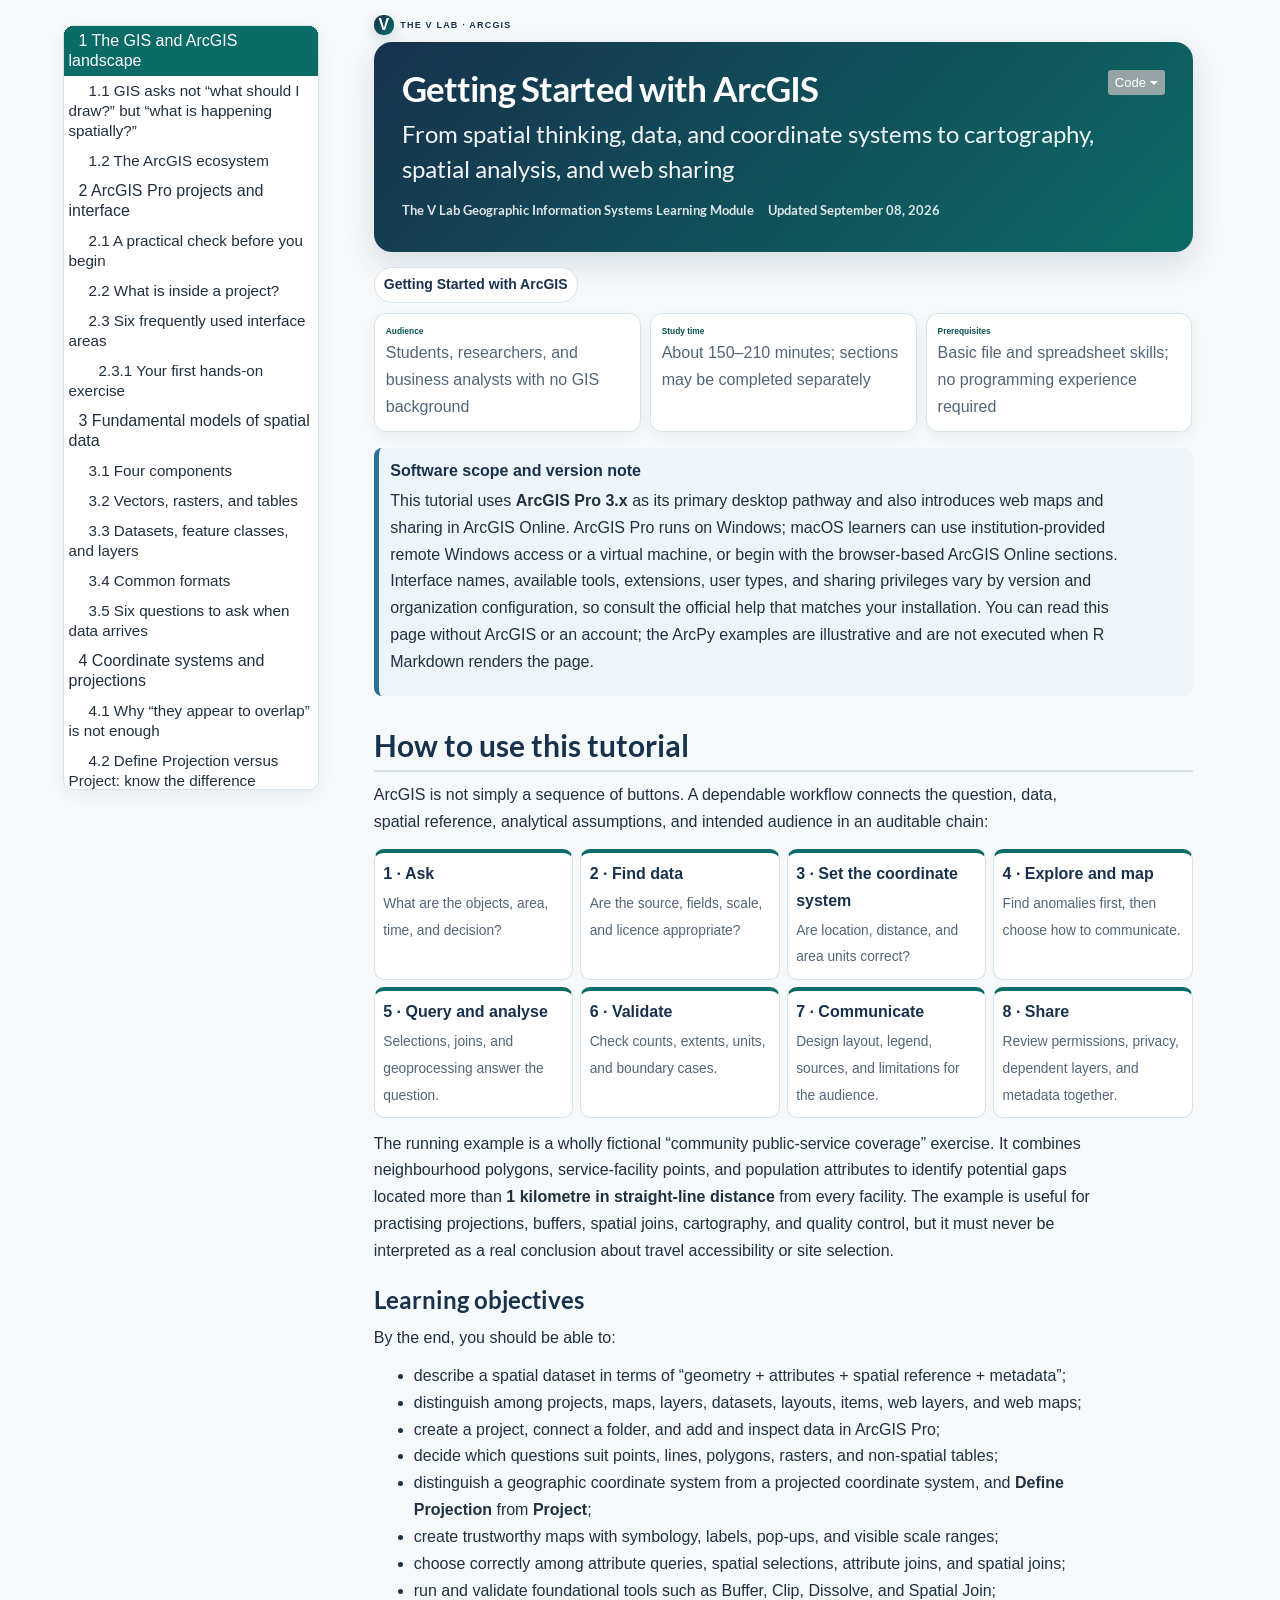
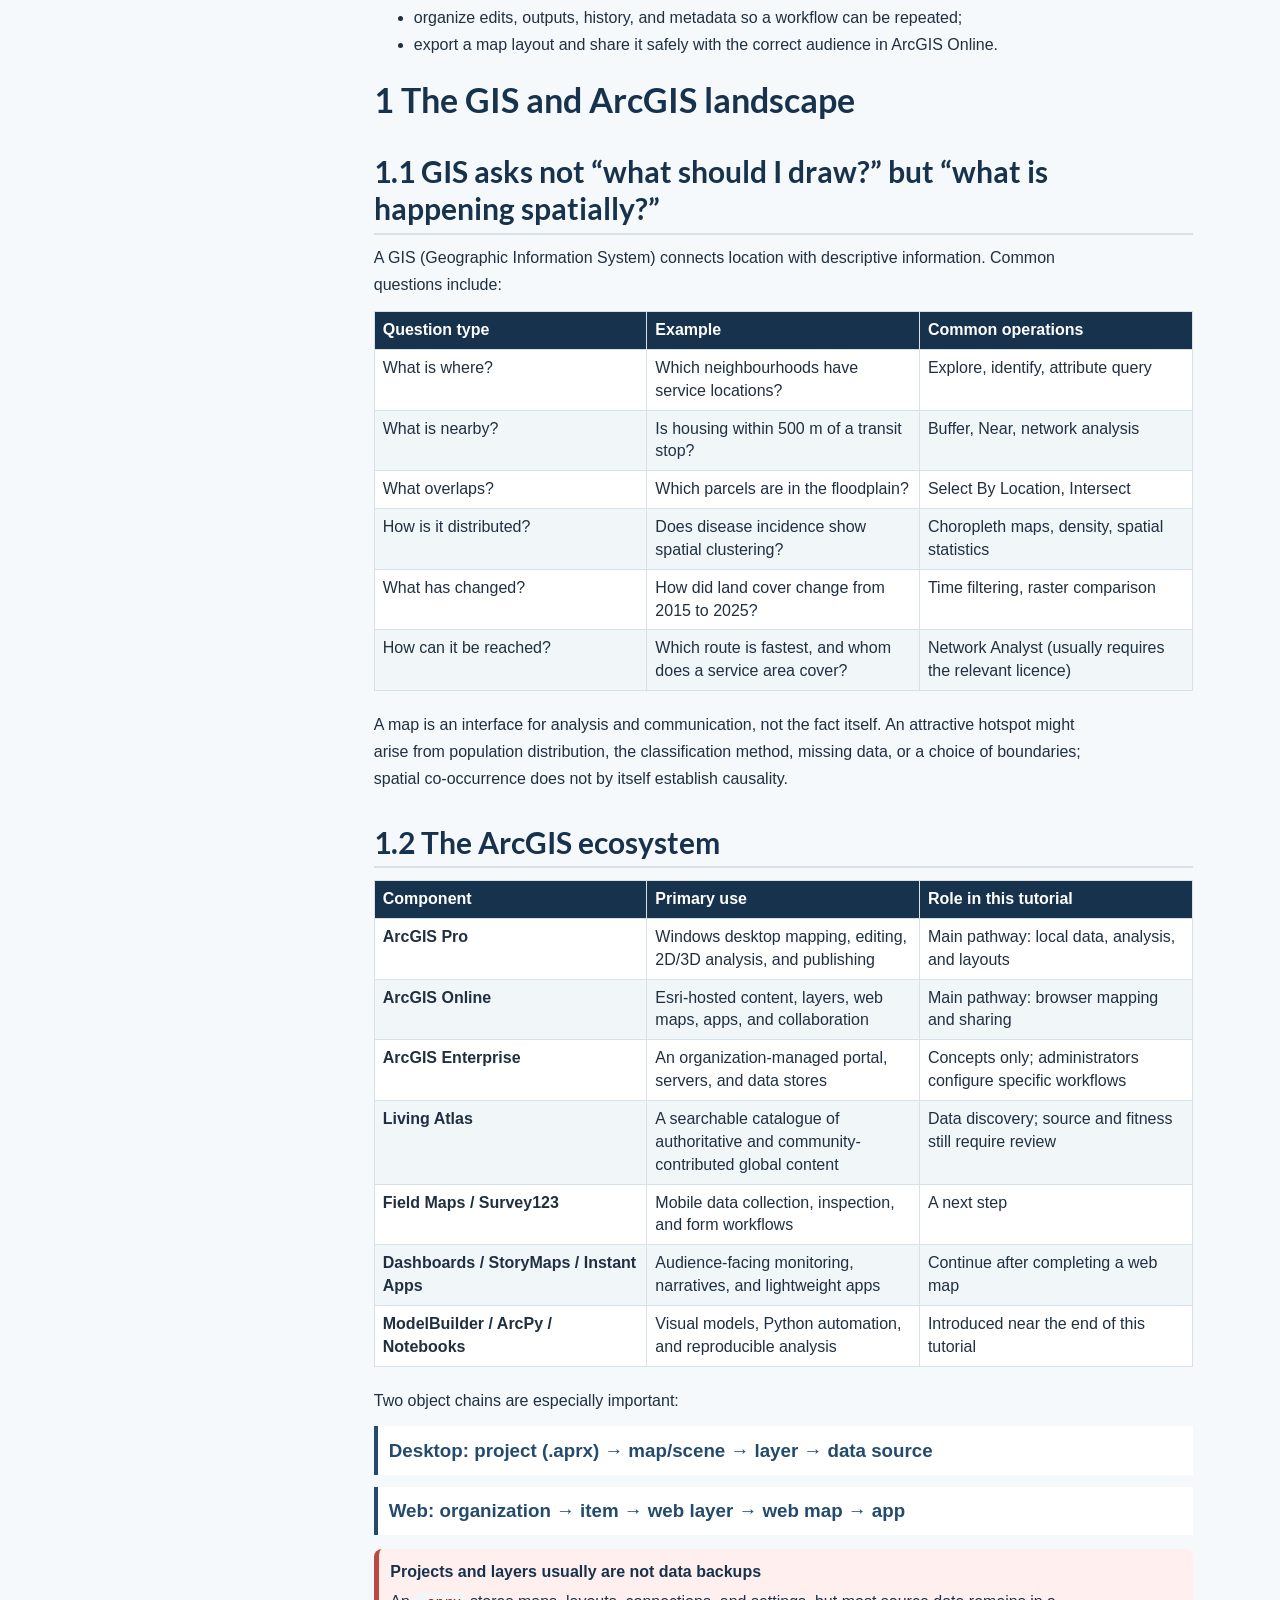
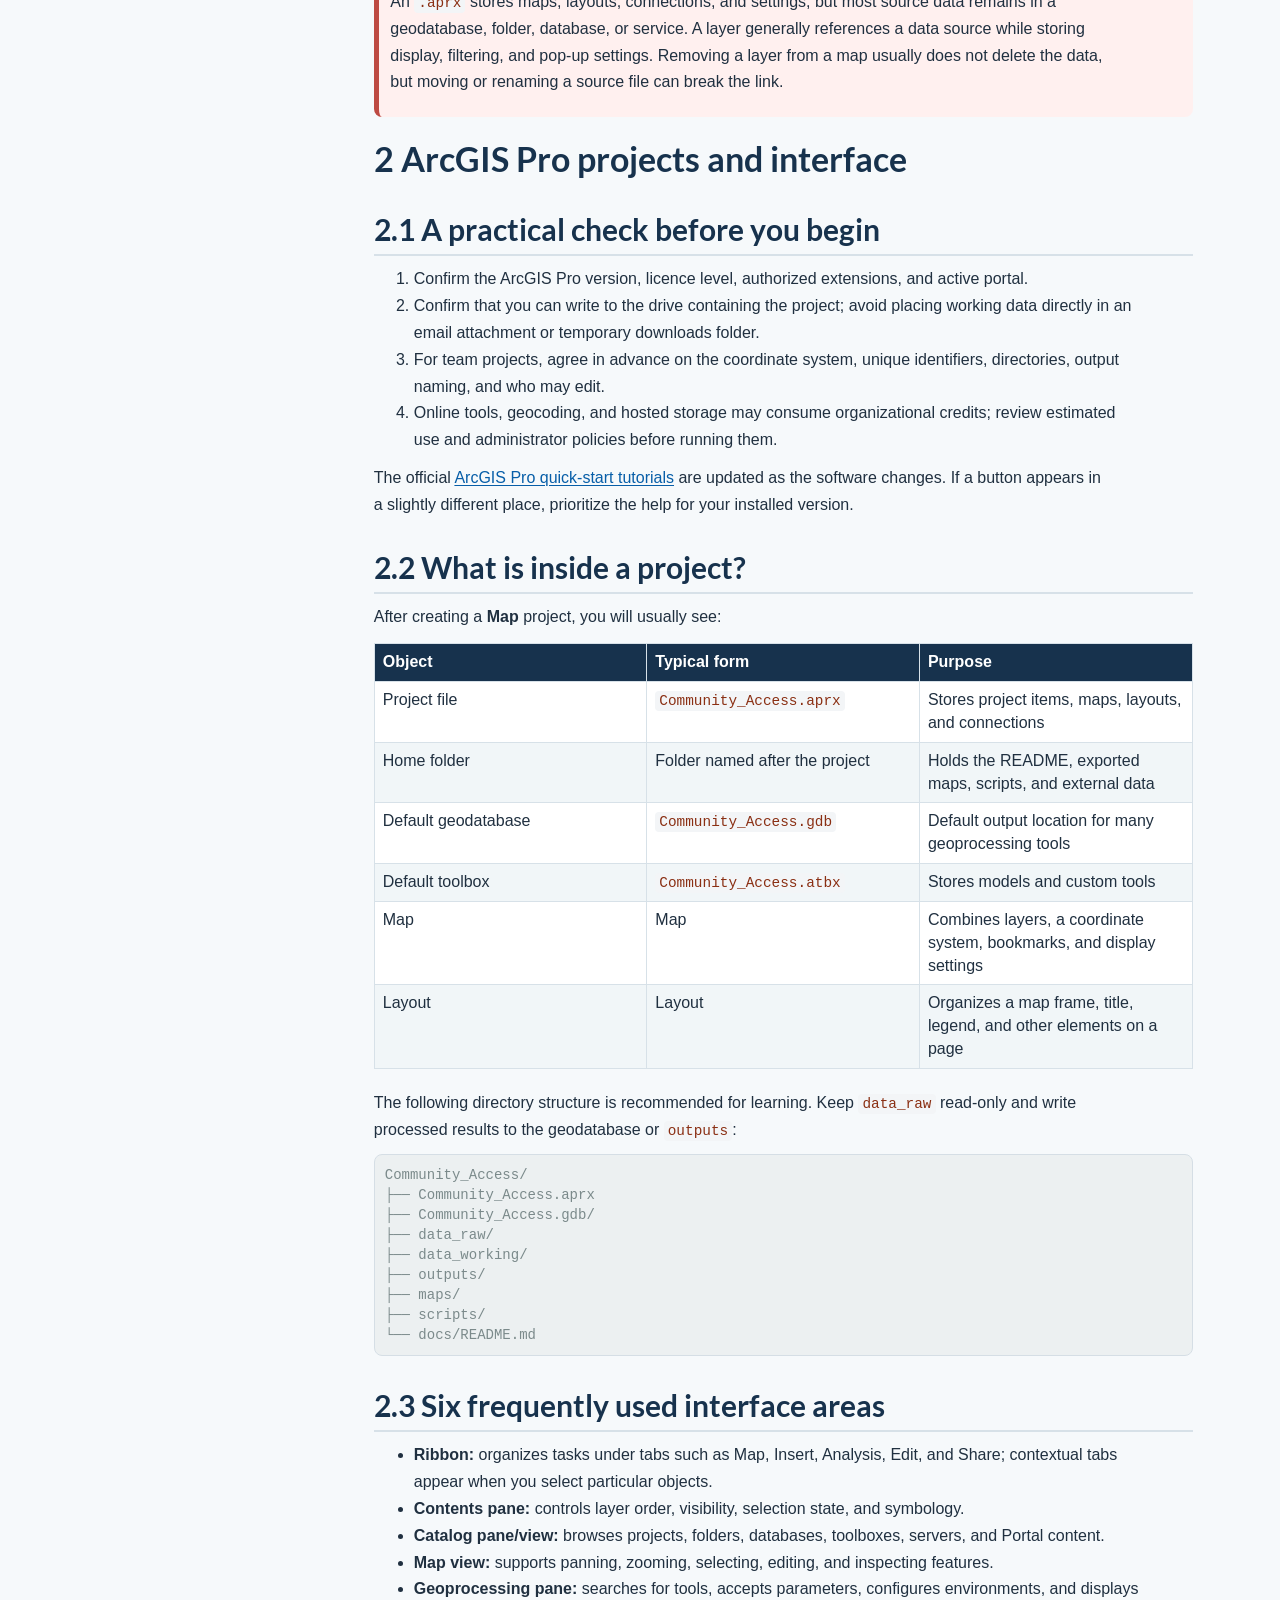
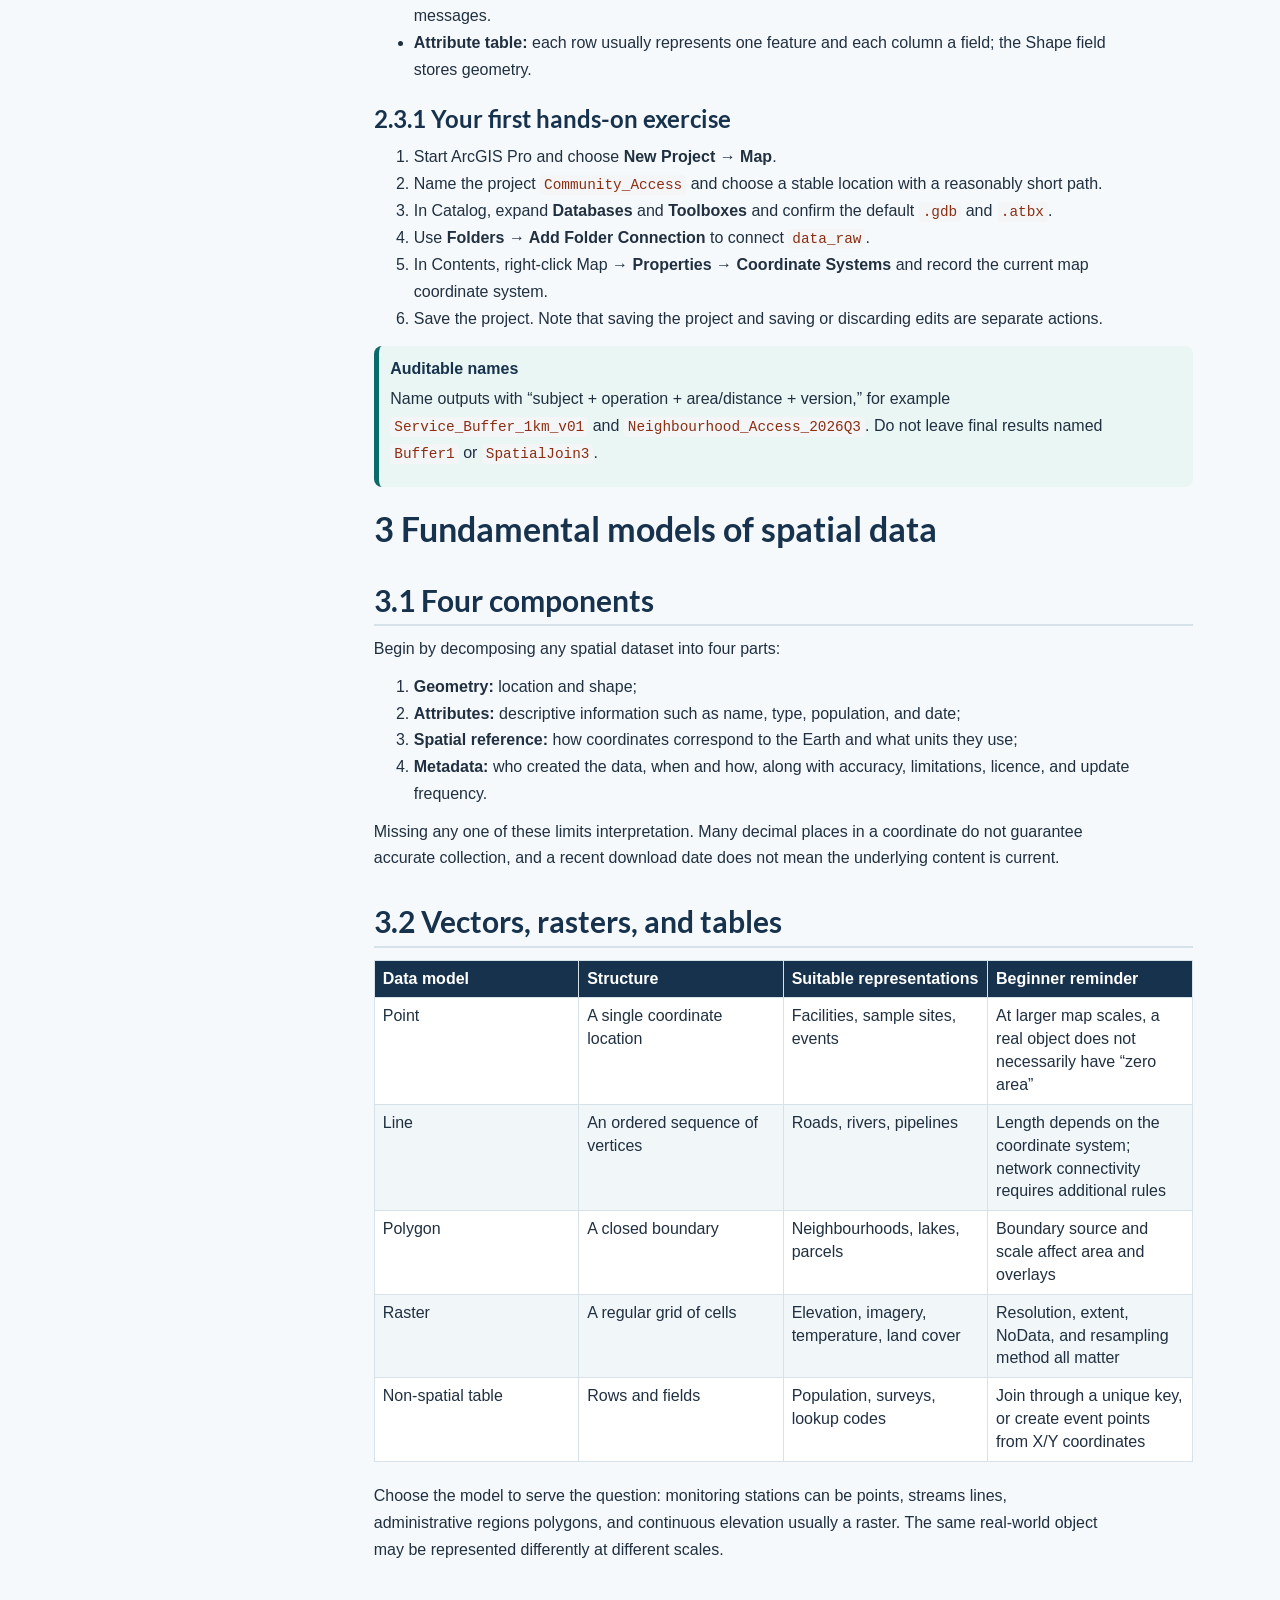
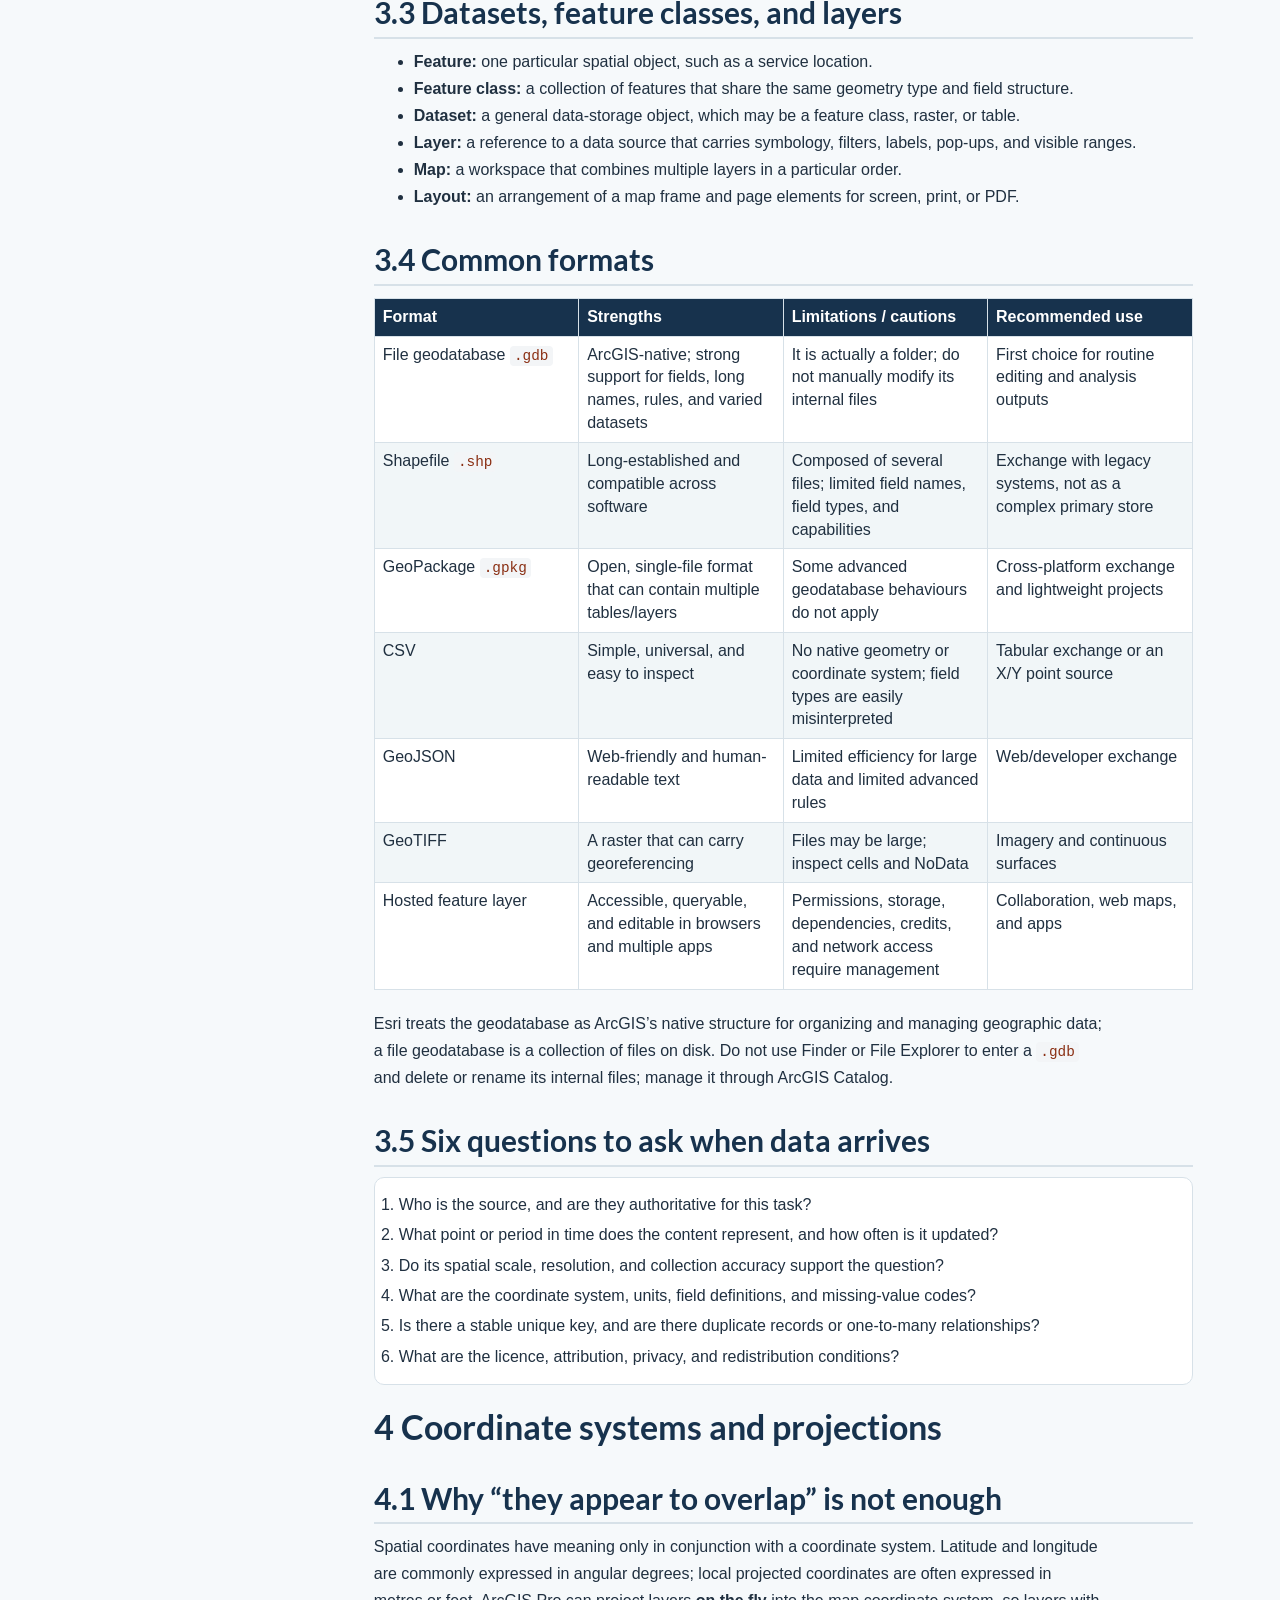
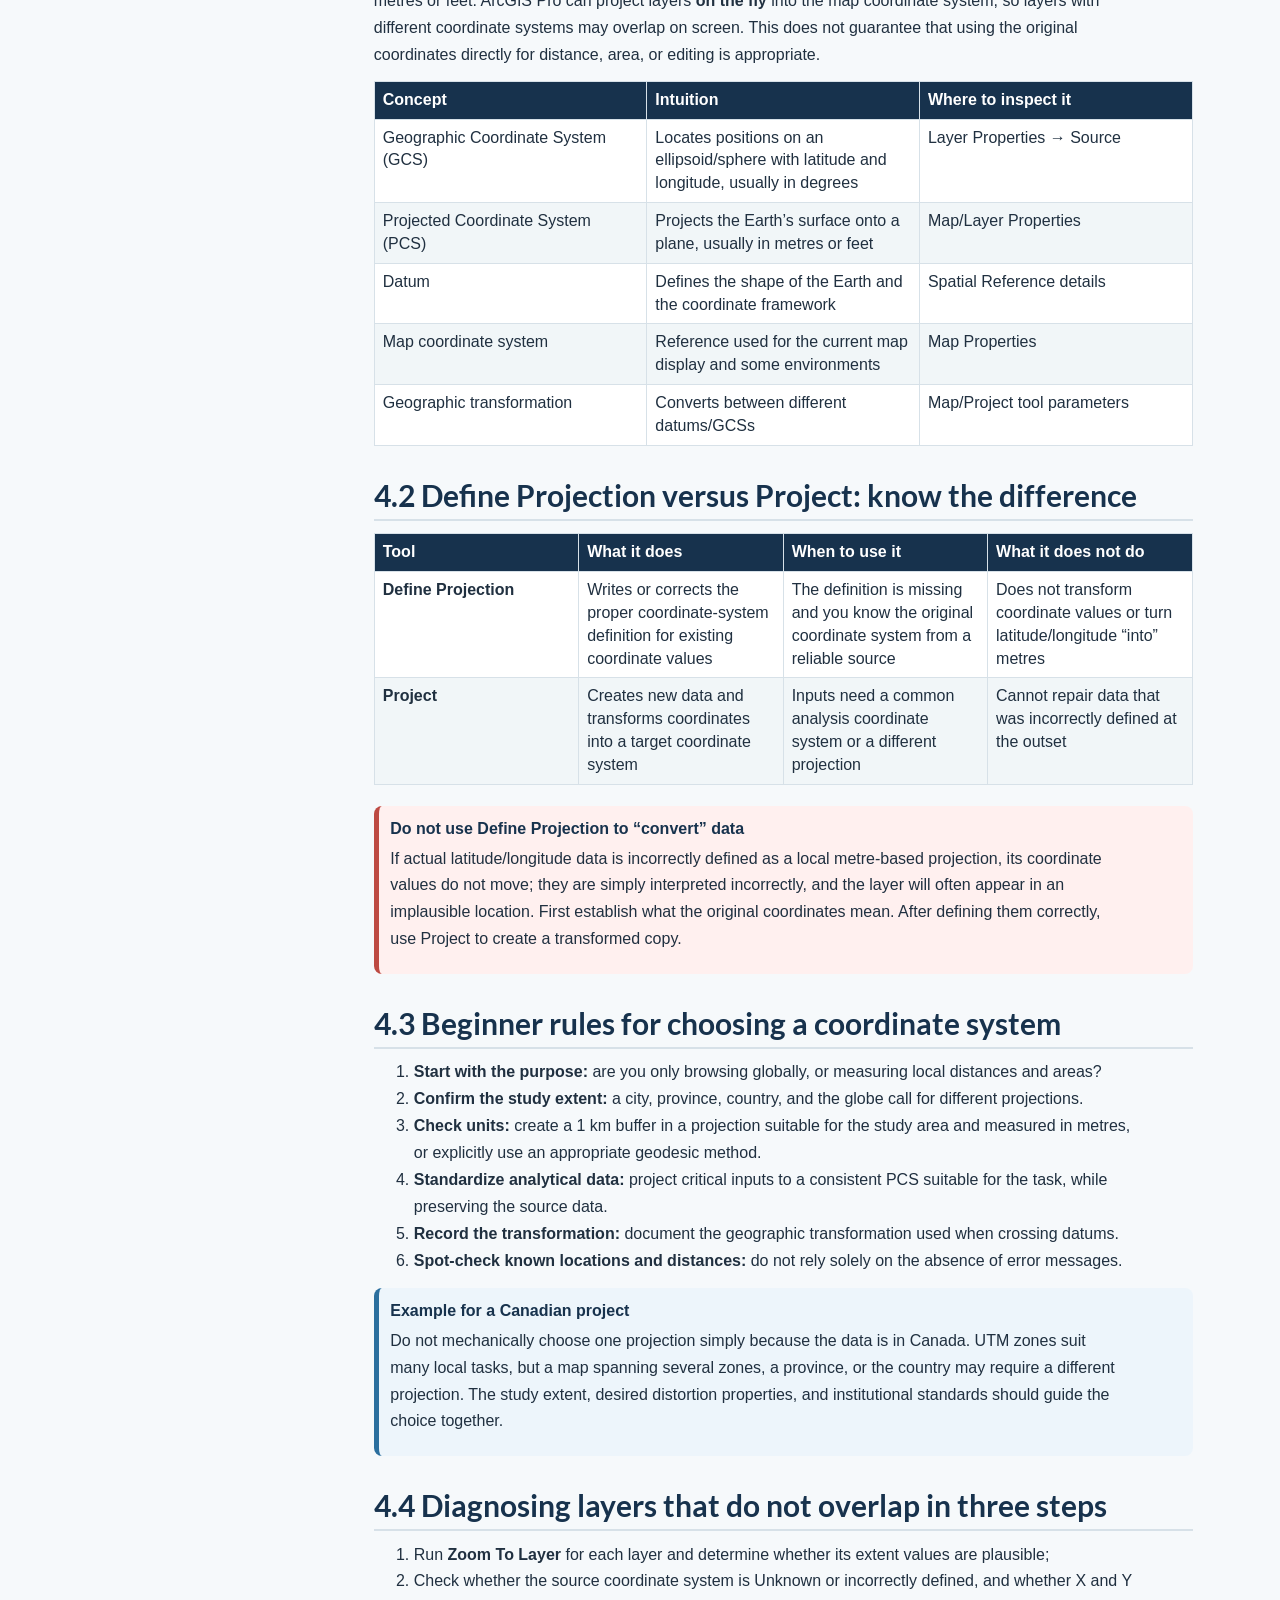
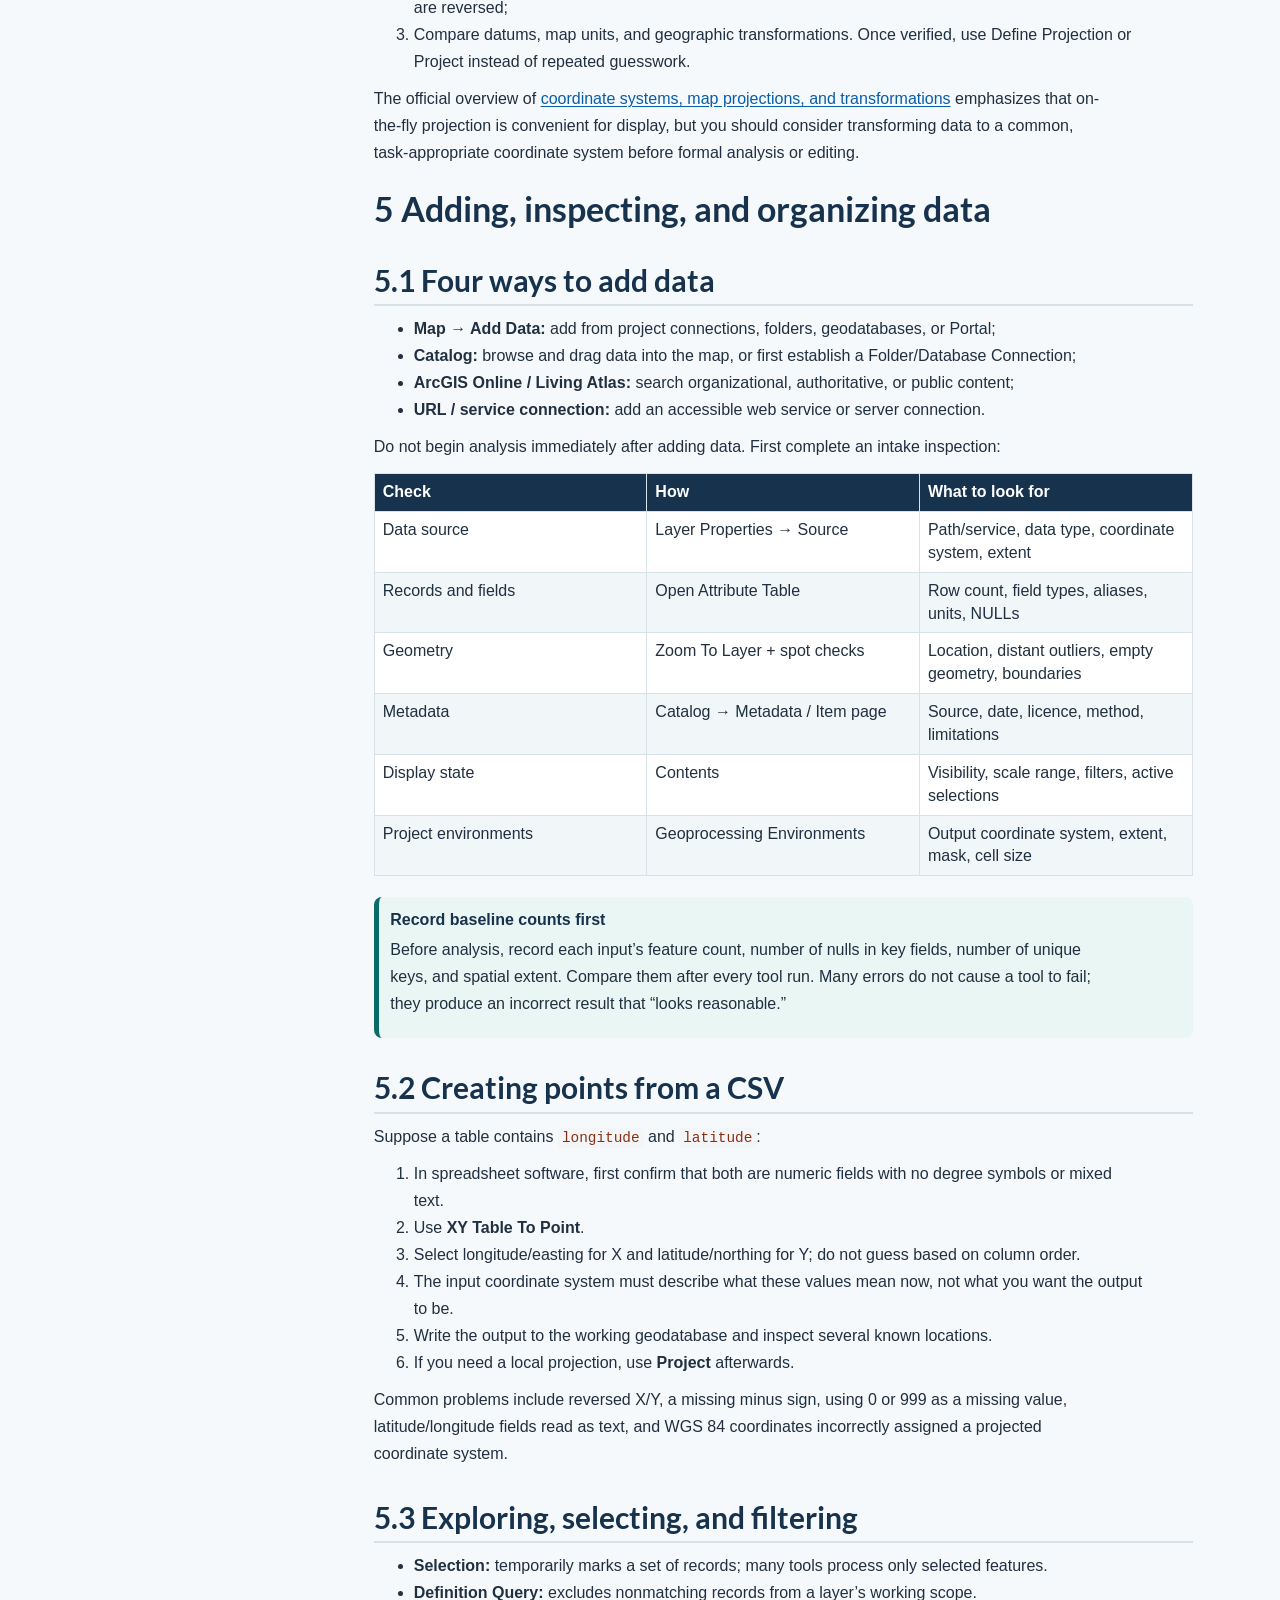
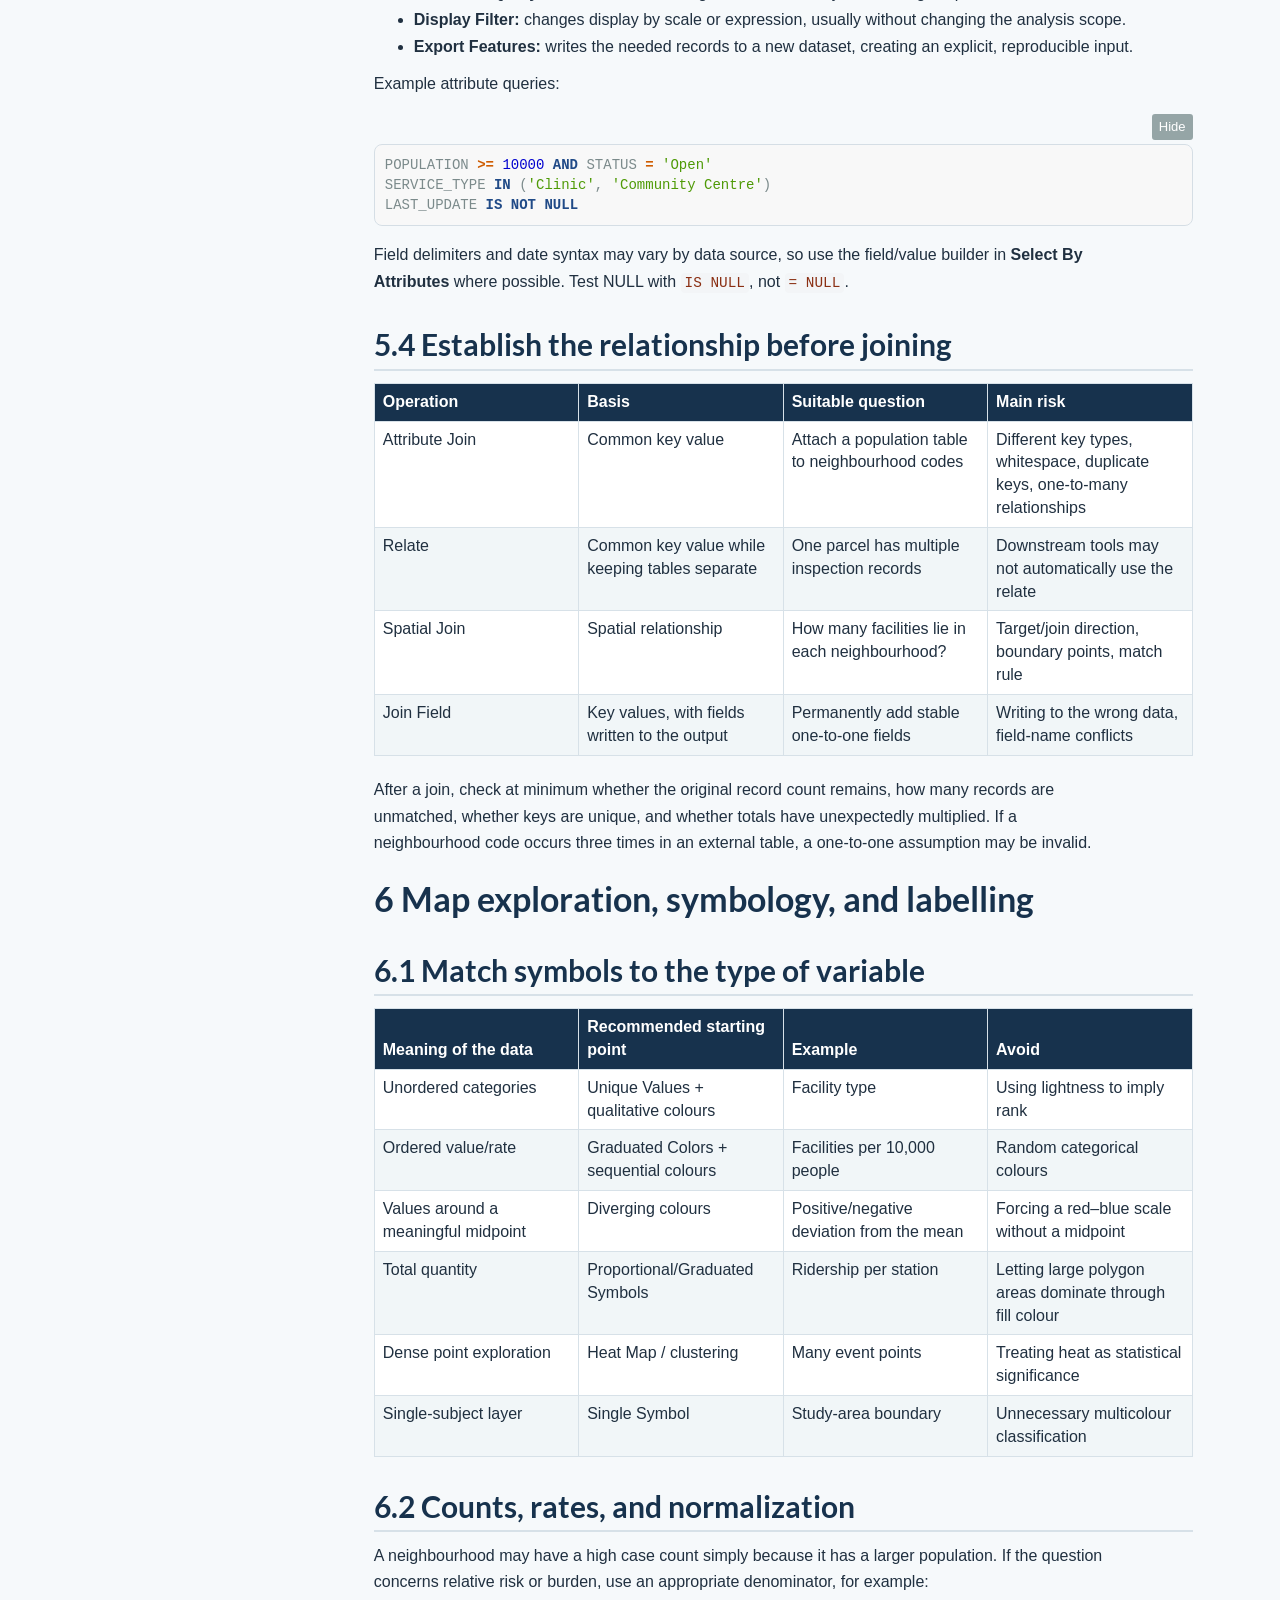
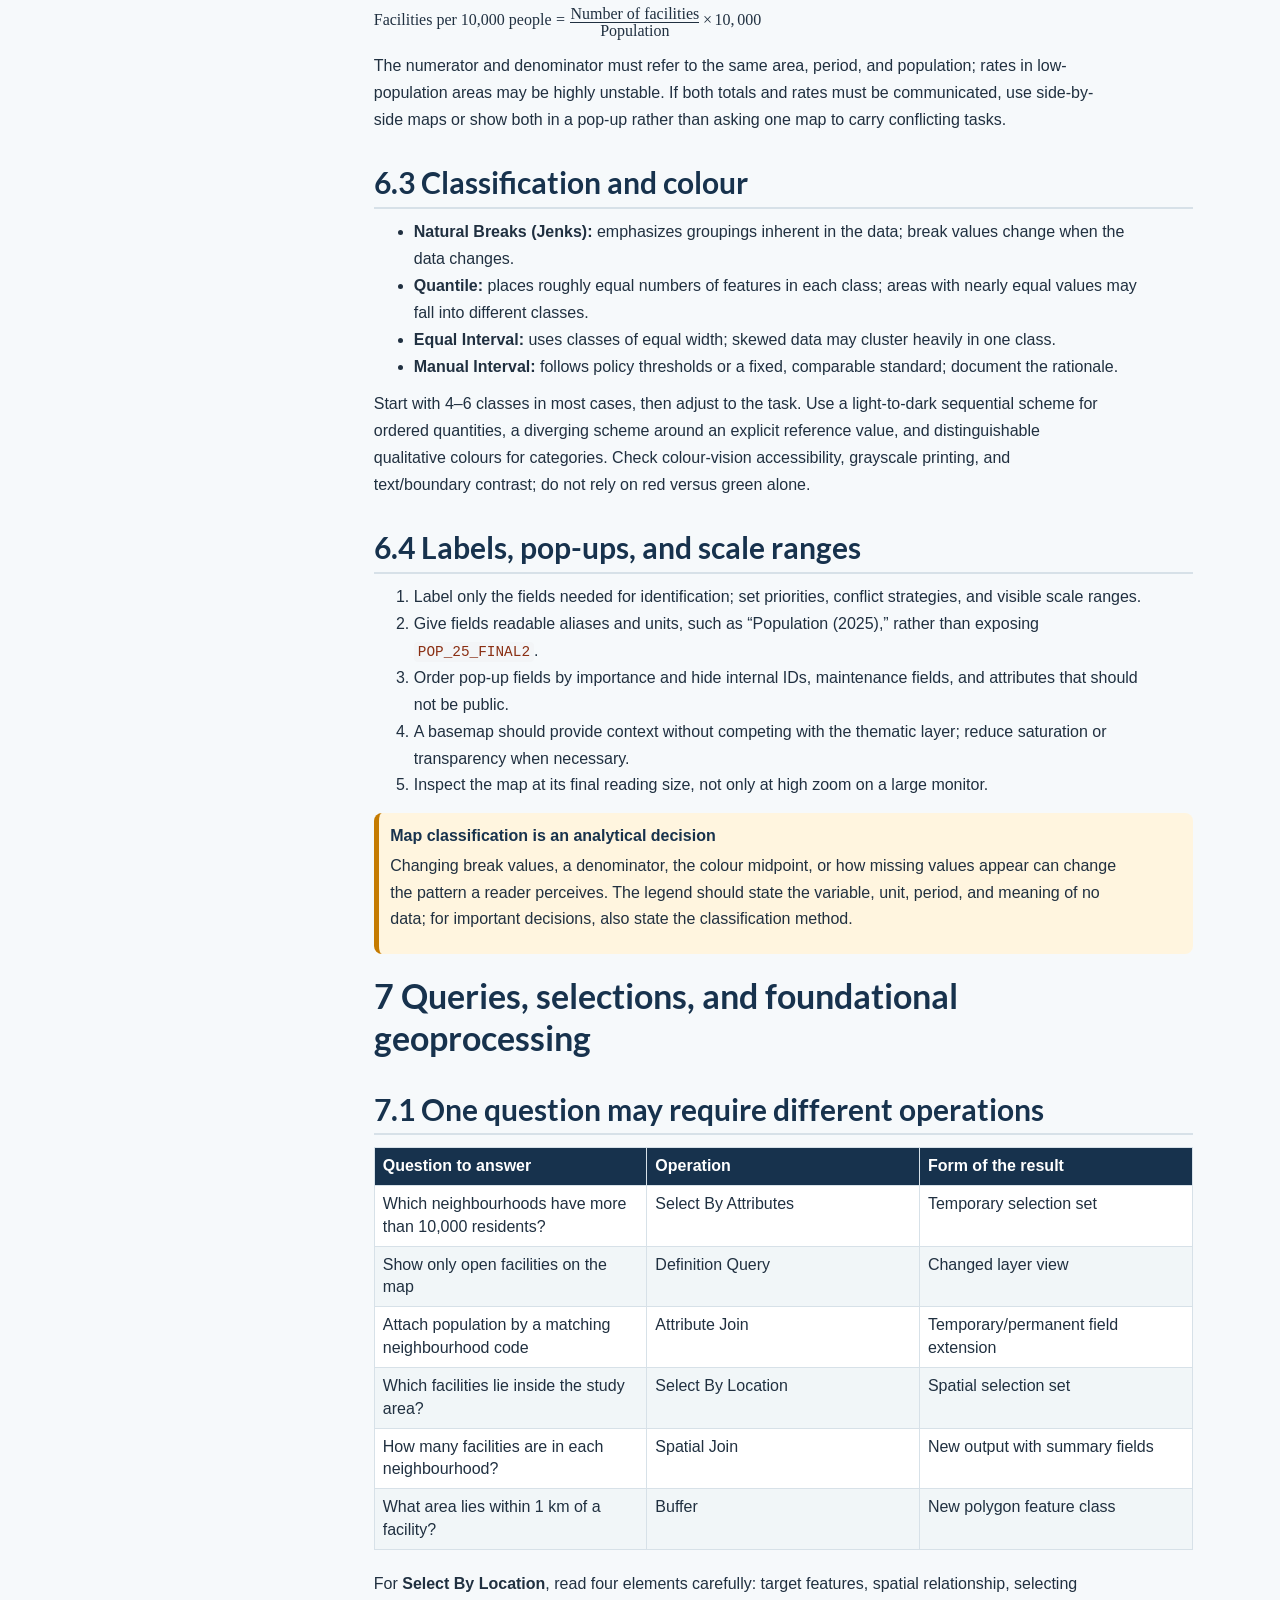
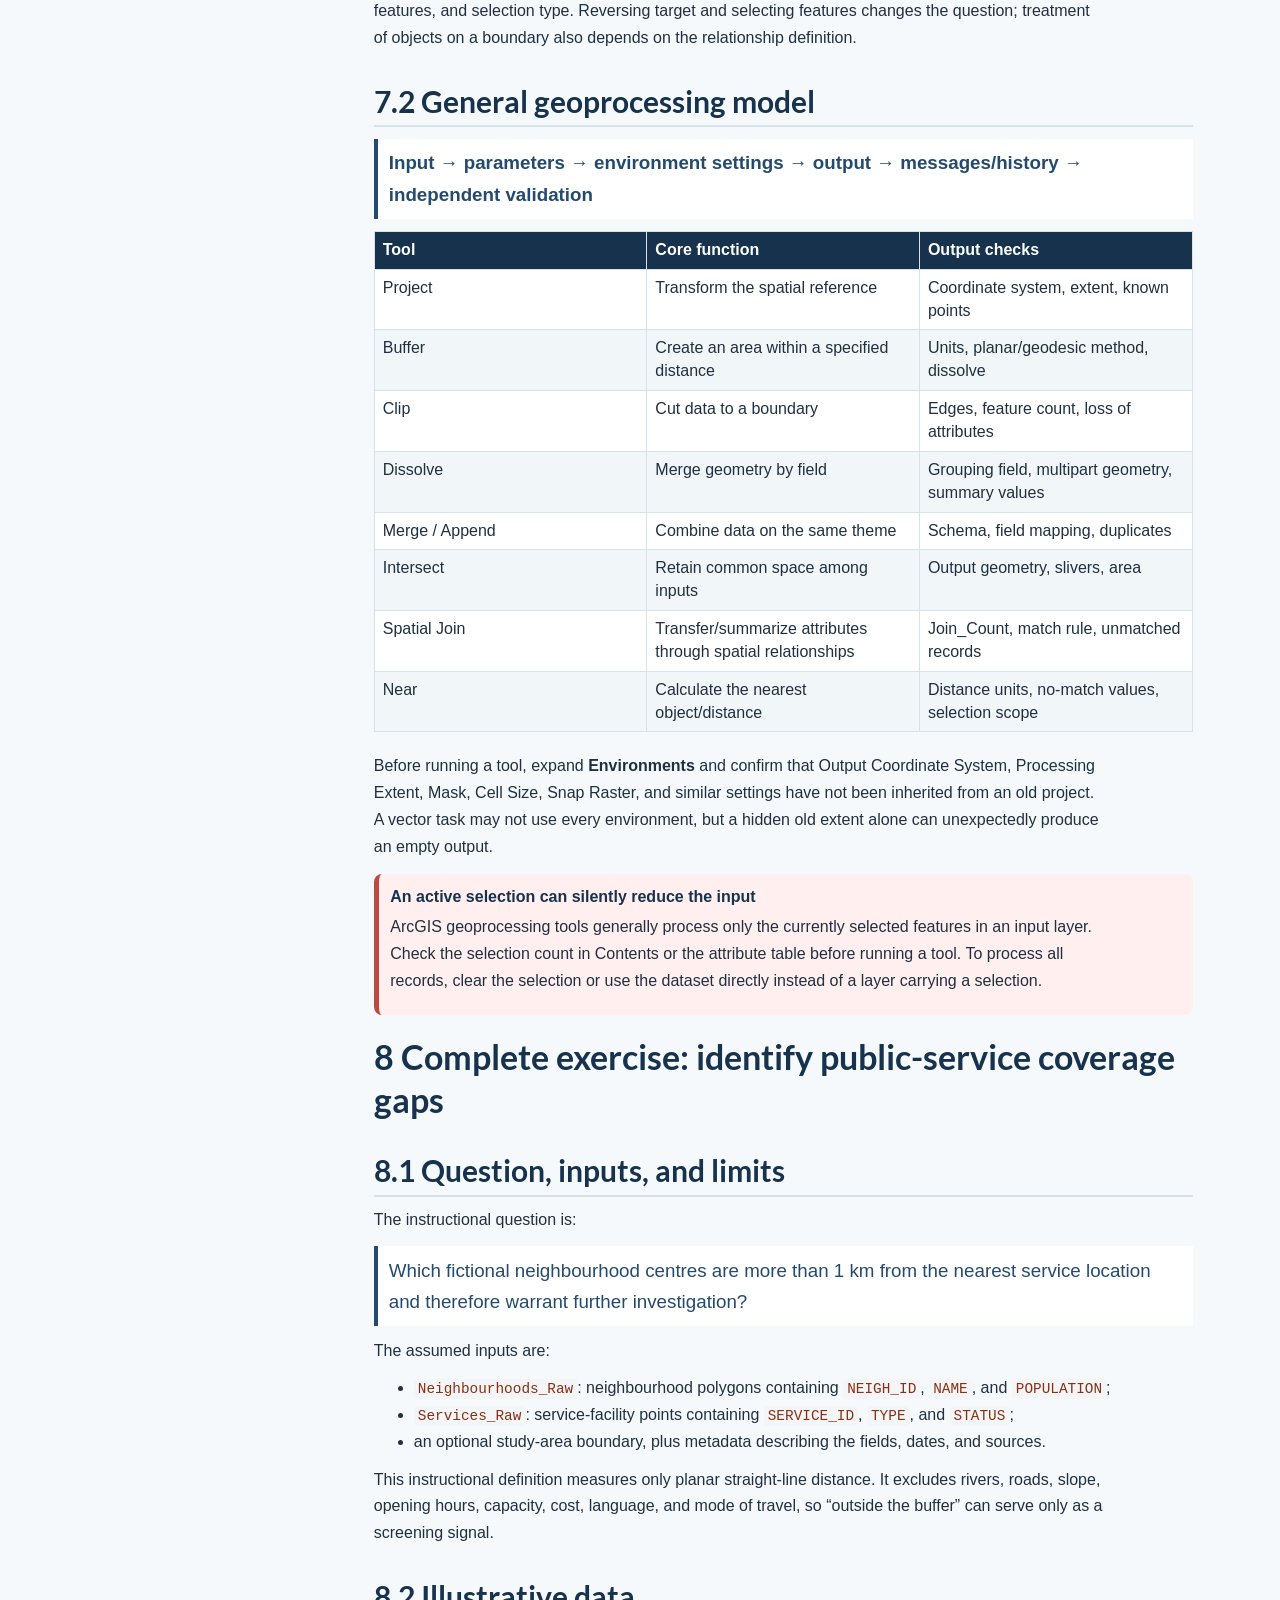
==== commit a6fe3496: "Publish English-only learning pages Remove the Chinese pages and language switchers from the site; C" ====
--- a/arcgis_getting_started_en.html
+++ b/arcgis_getting_started_en.html
@@ -1560,9 +1560,6 @@
 font-size: 12px;
 line-height: 1;
 }
-html[lang^="zh"] .code-folding-btn::after { content: "显示代码"; }
-html[lang^="zh"] .code-folding-btn[aria-expanded="true"]::after { content: "隐藏代码"; }
-html[lang^="zh"] button.dropdown-toggle::after { content: "代码 ▾"; }
 .main-container {
 max-width: 1160px;
 padding: 0 clamp(1rem, 3vw, 2.25rem) 4rem;
@@ -1978,7 +1975,7 @@
 
 
 
-<a class="vlab-brand" href="arcgis_getting_started.html" aria-label="ArcGIS learning module home">
+<a class="vlab-brand" href="arcgis_getting_started_en.html" aria-label="ArcGIS learning module home">
   <span class="vlab-mark" aria-hidden="true">V</span>
   <span class="vlab-name">The V Lab · ArcGIS</span>
 </a>
@@ -2005,9 +2002,8 @@
 </div>
 
 
-<nav class="language-switch" aria-label="Language selection">
+<nav class="language-switch" aria-label="Guide navigation">
 <span class="language-home">Getting Started with ArcGIS</span>
-<a href="arcgis_getting_started.html" lang="zh-CN">中文</a> <span class="active" aria-current="page">English</span>
 </nav>
 <div class="module-bar">
 <div class="module-stat">
@@ -4168,83 +4164,69 @@
 Quick Reference<a href="#quick-reference" class="anchor-section" aria-label="Anchor link to header"></a></h1>
 <div id="common-chineseenglish-terms" class="section level2 hasAnchor" number="16.1">
 <h2 class="hasAnchor"><span class="header-section-number">16.1</span>
-Common Chinese–English Terms<a href="#common-chineseenglish-terms" class="anchor-section" aria-label="Anchor link to header"></a></h2>
+Common ArcGIS Terms<a href="#common-chineseenglish-terms" class="anchor-section" aria-label="Anchor link to header"></a></h2>
 <table>
 <colgroup>
-<col width="33%" />
 <col width="33%" />
 <col width="33%" />
 </colgroup>
 <thead>
 <tr class="header">
-<th>Chinese</th>
-<th>English</th>
+<th>Term</th>
 <th>Plain-language meaning</th>
 </tr>
 </thead>
 <tbody>
 <tr class="odd">
-<td>要素</td>
 <td>Feature</td>
 <td>A spatial object with geometry and attributes</td>
 </tr>
 <tr class="even">
-<td>要素类</td>
 <td>Feature class</td>
 <td>A collection of features with the same geometry type and schema</td>
 </tr>
 <tr class="odd">
-<td>图层</td>
 <td>Layer</td>
 <td>A display, filtering, and interaction reference to a data
 source</td>
 </tr>
 <tr class="even">
-<td>地理数据库</td>
 <td>Geodatabase</td>
 <td>ArcGIS’s native container for organizing spatial data and
 behaviour</td>
 </tr>
 <tr class="odd">
-<td>空间参考</td>
 <td>Spatial reference</td>
 <td>The coordinate system, units, and related definitions</td>
 </tr>
 <tr class="even">
-<td>动态投影</td>
 <td>On-the-fly projection</td>
 <td>A temporary transformation for display that does not rewrite source
 data</td>
 </tr>
 <tr class="odd">
-<td>地理处理</td>
 <td>Geoprocessing</td>
 <td>The use of tools to process spatial or related data and produce
 results</td>
 </tr>
 <tr class="even">
-<td>属性连接</td>
 <td>Attribute join</td>
 <td>Appending fields by a common key</td>
 </tr>
 <tr class="odd">
-<td>空间连接</td>
 <td>Spatial join</td>
 <td>Appending or summarizing fields by a spatial relationship</td>
 </tr>
 <tr class="even">
-<td>托管要素图层</td>
 <td>Hosted feature layer</td>
 <td>A queryable feature service hosted by Online/Enterprise</td>
 </tr>
 <tr class="odd">
-<td>Web 地图</td>
 <td>Web map</td>
 <td>A web configuration of layer references, styles, pop-ups, and
 related settings</td>
 </tr>
 <tr class="even">
-<td>项目项</td>
 <td>Item</td>
 <td>A content object in an ArcGIS portal with details, an owner, and
 sharing settings</td>
